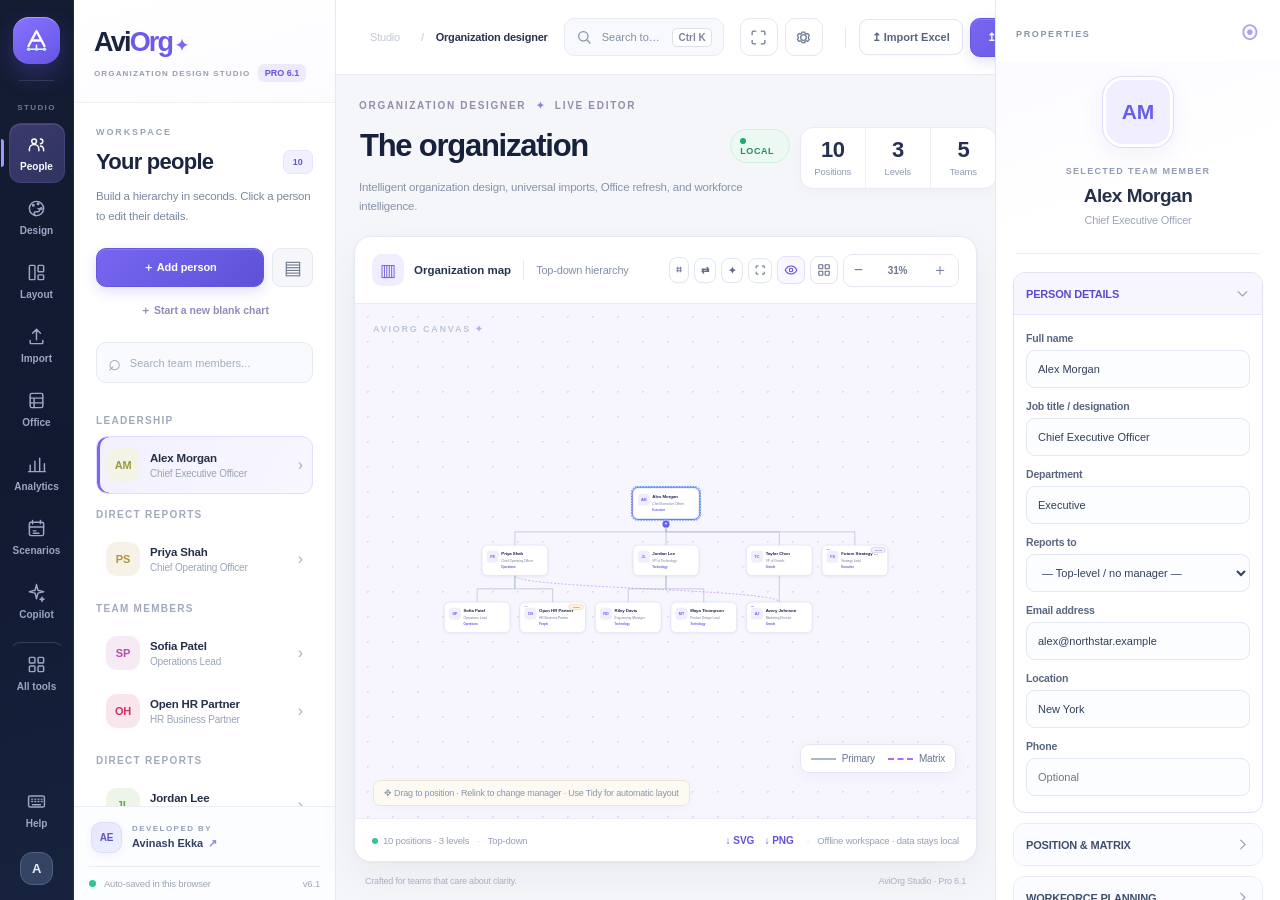
==== standalone/AviOrg_Studio_Pro_6_1.html @ dff91bdf "Add files via upload" ====
<!DOCTYPE html>
<html lang="en"><head><meta charset="UTF-8"><meta name="viewport" content="width=device-width, initial-scale=1.0"><meta name="author" content="Avinash Ekka"><meta name="theme-color" content="#10172b"><title>AviOrg Studio | Pro 6.1 — Intelligent Organization Design</title><meta name="description" content="AviOrg Studio — professional offline organization chart designer, Excel import, editable PowerPoint export and workforce analytics. Developed by Avinash Ekka."><link rel="icon" type="image/svg+xml" href="[data-uri]"><style>
:root{--ink:#17213a;--muted:#8490a8;--line:#e9edf5;--accent:#6057ee;--accent-tint:#efedff;--navy:#12192c;--background:#f8f9fc;--font:Inter,'Segoe UI',Arial,sans-serif}*{box-sizing:border-box}html,body{margin:0;min-height:100%;font-family:var(--font);color:var(--ink);font-size:13px}button,input,select{font-family:inherit}button{cursor:pointer}button:focus-visible,input:focus-visible,select:focus-visible{outline:3px solid #adabff;outline-offset:2px}body{background:#f7f8fc}.app-shell{display:grid;grid-template-columns:76px 282px minmax(500px,1fr) 300px;height:100vh;min-height:640px;overflow:hidden}.rail{background:linear-gradient(180deg,#151e35,#10172a 75%);display:flex;flex-direction:column;align-items:center;padding:24px 9px 17px;gap:12px;color:#8c98b9}.brand-mark{width:43px;height:43px;border-radius:14px;background:#6559eb;box-shadow:0 7px 23px #786aff4e;color:#fff;display:flex;align-items:center;justify-content:center;font-size:29px;font-weight:600;line-height:1}.rail-divider{width:30px;height:1px;background:#34405a;margin:15px 0 7px}.rail-btn{appearance:none;background:none;border:0;border-radius:12px;color:#8e9abb;min-width:56px;min-height:61px;display:flex;align-items:center;justify-content:center;flex-direction:column;gap:5px;font-size:10px;font-weight:600;transition:.15s}.rail-btn:hover,.rail-btn.active{color:white;background:#29334f}.rail-ico{font-size:24px;font-weight:300;line-height:1}.rail-spacer{flex:1}.rail-avatar{height:33px;width:33px;background:#ffd5a8;color:#9a501d;border-radius:50%;display:grid;place-items:center;font-weight:800;font-size:13px;border:2px solid #283553}.sidebar{background:#fff;border-right:1px solid #e8ebf2;display:flex;flex-direction:column;overflow:hidden}.side-head{padding:30px 25px 23px;border-bottom:1px solid var(--line)}.app-wordmark{font-size:24px;letter-spacing:-1.3px;font-weight:800;color:#1e2745}.sparkle{color:#7769f4;font-size:15px;margin-left:3px}.side-subtitle{font-size:9px;letter-spacing:2px;font-weight:700;color:#a0a9bd;margin-top:7px}.pro-pill{font-size:9px;letter-spacing:0;background:#e9e6ff;color:#6154dd;padding:4px 6px;border-radius:5px;margin-left:4px}.side-panel{display:none;padding:24px 20px 20px;overflow:auto;flex:1;scrollbar-width:thin;scrollbar-color:#e6e9f0 transparent}.side-panel.active{display:block}.section-caption{font-size:9px;letter-spacing:2.3px;font-weight:800;color:#a6aec1;margin-bottom:13px}.pane-heading{display:flex;justify-content:space-between;align-items:center}.pane-heading h2{font-size:20px;letter-spacing:-.65px;margin:0;font-weight:770}.count-pill{font-size:11px;background:#f1f2fa;color:#6b7391;font-weight:800;padding:5px 9px;border-radius:10px}.muted{color:#8b95aa}.pane-intro{font-size:12px;line-height:1.7;margin:10px 0 21px}.side-actions{display:flex;gap:8px}.primary-btn{border:1px solid #5954db;background:linear-gradient(130deg,#6764ee,#5c53db);color:white;font-weight:700;border-radius:9px;padding:11px 12px;font-size:12px;box-shadow:0 6px 14px #5554dd28;transition:.18s}.primary-btn:hover{filter:brightness(1.06);box-shadow:0 9px 20px #5554dd37}.side-actions .primary-btn{flex:1}.icon-button{background:#f7f7fb;border:1px solid #e4e8ef;border-radius:9px;color:#69738b;font-size:19px;width:41px}.searchbox{margin-top:19px;border:1px solid #e8ebf3;background:#fafbfe;border-radius:9px;display:flex;align-items:center;height:40px;padding:0 11px;gap:7px;color:#9aa4b7}.search-ico{font-size:22px;line-height:1}.searchbox input{background:transparent;border:0;outline:0;min-width:0;flex:1;color:#2e3855;font-size:11px}.searchbox input::placeholder{color:#a3adbe}.people-list{padding-top:17px}.person-section-title{font-size:10px;color:#a1a9bb;letter-spacing:1.3px;font-weight:800;margin:15px 0 10px}.person-row{display:flex;gap:10px;align-items:center;padding:9px 9px;border:1px solid transparent;border-radius:11px;cursor:pointer;transition:.15s;position:relative}.person-row:hover{background:#f7f8ff}.person-row.selected{background:#f0efff;border-color:#e1ddff}.person-avatar{height:34px;width:34px;min-width:34px;border-radius:12px;display:grid;place-items:center;font-size:11px;font-weight:800}.person-row .identity{min-width:0;flex:1}.person-row b{display:block;font-size:11.5px;color:#26314e;white-space:nowrap;overflow:hidden;text-overflow:ellipsis}.person-row small{display:block;font-size:10px;color:#9aa4b7;margin-top:4px;white-space:nowrap;text-overflow:ellipsis}.person-row .more{font-size:16px;color:#a8afbf}.side-help-card{display:flex;gap:12px;padding:16px 13px;background:linear-gradient(135deg,#f6f3ff,#f0f7ff);border:1px solid #e7e7ff;border-radius:12px;margin-top:22px}.tiny-icon{background:#e7e2ff;color:#6154db;width:30px;height:30px;display:grid;place-items:center;flex-shrink:0;border-radius:9px;font-size:19px}.side-help-card b{font-size:11px;display:block;margin-bottom:5px}.side-help-card span{font-size:10.5px;line-height:1.5;color:#8791a6;display:block}.side-help-card button{border:0;background:none;padding:10px 0 0;color:#625ae3;font-weight:750;font-size:10.5px;text-align:left}.side-help-card button span{display:inline;color:inherit}.side-footer{flex-shrink:0;padding:17px 20px;border-top:1px solid #eef0f5;color:#9ca6b7;font-size:9.5px}.status-dot,.connected-dot{display:inline-block;width:7px;height:7px;background:#31c68f;border-radius:50%;margin-right:6px}.foot-version{float:right}.selected-theme-card{background:#f7f8fe;border:1px solid #e7e9f3;padding:12px;border-radius:12px;margin:15px 0}.mini-label{font-size:9px;letter-spacing:1.2px;color:#adb4c4;font-weight:800;margin-bottom:7px}#activeThemeTitle{font-size:13px;font-weight:800}.theme-colors{display:flex;gap:6px;margin-top:11px}.theme-colors i{width:19px;height:19px;border-radius:6px;border:2px solid white;box-shadow:0 0 0 1px #eaebf0}.filter-tabs{display:flex;gap:4px;margin:14px 0}.filter-tabs button{border:0;background:#f3f4f8;border-radius:6px;font-size:10px;color:#8791a8;padding:7px 8px}.filter-tabs button.chosen{background:#eae7ff;color:#5e56de;font-weight:800}.preset-gallery{display:grid;grid-template-columns:1fr 1fr;gap:10px}.preset{border:1px solid #e6e9f2;background:#fff;border-radius:10px;text-align:left;padding:9px;min-width:0}.preset:hover{border-color:#bfb8ff}.preset.chosen{border:2px solid #776df1;padding:8px;box-shadow:0 0 0 3px #eeebff}.preset-art{height:68px;border-radius:7px;background:#f3f5fb;position:relative;overflow:hidden;display:flex;flex-direction:column;align-items:center;justify-content:center;gap:6px}.sample-top{height:19px;width:46px;box-shadow:0 2px 7px #00000011}.sample-bottom{display:flex;gap:8px}.sample-bottom i{display:block;width:30px;height:18px;box-shadow:0 2px 7px #00000012}.sample-stem{position:absolute;top:35px;width:1px;height:10px;background:#99a3b8;z-index:0}.preset-art>*:not(.sample-stem){z-index:1}.preset-title{font-size:10.5px;font-weight:700;margin-top:7px;color:#303b58;white-space:nowrap;overflow:hidden;text-overflow:ellipsis}.preset-num{font-size:9px;color:#a2aabd;margin-top:3px}.form-section{margin:21px 0}.form-section label{font-size:11px;color:#4a5671;font-weight:800;display:block;margin-bottom:10px}.form-section select,.fields-block select,.fields-block input{width:100%;height:38px;border:1px solid #e4e8f1;background:#fff;border-radius:8px;padding:0 11px;color:#37425e;font-size:11px}.field-label{display:flex;justify-content:space-between;align-items:center;margin-bottom:7px}.field-label label{margin:0}.field-label output{font-weight:700;font-size:10px;color:#7a72e9}.range-input{appearance:none;-webkit-appearance:none;height:5px;width:100%;border-radius:6px;background:#e6e5fb;outline:0;accent-color:#6860e6}.range-input::-webkit-slider-thumb{-webkit-appearance:none;width:15px;height:15px;background:#6963e4;border:3px solid white;border-radius:50%;box-shadow:0 0 0 1px #8179ed;cursor:pointer}.layout-options{display:grid;grid-template-columns:repeat(3,1fr);gap:6px}.layout-options button{display:flex;align-items:center;justify-content:center;flex-direction:column;gap:7px;border:1px solid #e7eaf2;background:#fff;border-radius:9px;padding:11px 3px;color:#7f89a0;font-size:18px}.layout-options button span{font-size:9px;font-weight:700}.layout-options button.chosen{border-color:#8e84f5;background:#efedff;color:#6159dc}.section-line{height:1px;background:#eef0f5;margin:24px 0}.two-fields{display:grid;grid-template-columns:1fr 1fr;gap:12px}.two-fields input[type=color]{height:37px;width:100%;border:1px solid #e5e8ee;border-radius:9px;background:#fff;padding:4px}.toggle-row{display:flex;justify-content:space-between;align-items:center}.toggle-row b{display:block;font-size:11px}.toggle-row small{display:block;margin-top:5px;color:#9ca5b7;font-size:10px}.toggle-row input{width:17px;height:17px;accent-color:#665ee1}.secondary-btn{border:1px solid #e4e7ef;background:#fff;border-radius:9px;padding:10px 12px;color:#536078;font-size:11px;font-weight:750}.secondary-btn:hover{background:#f7f8fb}.wide-btn{width:100%}.office-tile{display:flex;gap:12px;border:1px solid #e8eaf1;background:#fff;border-radius:13px;padding:15px 12px;margin:15px 0}.office-app-logo{width:37px;min-width:37px;height:37px;display:grid;place-items:center;border-radius:9px;font-size:21px;font-weight:800;color:white;box-shadow:0 4px 10px #0000001c}.office-app-logo.power{background:linear-gradient(135deg,#ef844f,#c84c33)}.office-app-logo.excel{background:linear-gradient(135deg,#1c9b62,#116b41)}.office-app-logo.paste{background:linear-gradient(135deg,#6a70e4,#484bbe)}.office-tile b{font-size:12px}.office-tile p{font-size:10.5px;line-height:1.6;color:#8994aa;margin:7px 0 10px}.office-tile button{background:none;border:0;color:#665fe4;padding:0;font-size:10.5px;font-weight:800}.quiet-btn{border:0;background:none;color:#655ee0;font-size:11px;padding:14px;font-weight:750}.integration-note{border-left:3px solid #c6c2fb;background:#f8f7ff;padding:12px;margin-top:25px;border-radius:4px}.integration-note b{font-size:11px}.integration-note p{font-size:10.5px;line-height:1.6;color:#8e97ae;margin-bottom:0}.workspace{min-width:0;display:flex;flex-direction:column;background:#f8f9fc}.topbar{height:73px;min-height:73px;background:#fff;border-bottom:1px solid #e9ebf3;padding:0 27px;display:flex;align-items:center;justify-content:space-between}.breadcrumb{font-size:11.5px;color:#9aa4b5}.breadcrumb span{margin:0 9px;color:#c3c9d4}.breadcrumb strong{color:#36415f;font-weight:750}.top-actions{display:flex;align-items:center;gap:8px}.top-btn{border:0;background:#fff;font-size:21px;color:#8893a9;padding:7px 10px;border-radius:8px}.top-btn:hover{background:#f4f5fc}.top-btn:disabled{opacity:.38}.top-split{width:1px;height:21px;background:#e4e6ef;margin:0 6px}.text-btn{border:1px solid #e5e8f0;background:#fff;color:#65708b;border-radius:8px;padding:11px 15px;font-size:11px;font-weight:750}.export-btn{border:1px solid #5953d8;background:#6259e4;color:#fff;border-radius:9px;padding:11px 17px;font-size:11px;font-weight:800;box-shadow:0 5px 13px #5b53e330}.export-btn small{margin-left:11px;opacity:.8}.project-head{display:flex;align-items:center;justify-content:space-between;padding:29px 31px 23px;gap:10px}.eyebrow{font-size:9.5px;letter-spacing:2px;color:#9ea9bd;font-weight:850}.eyebrow span{color:#8b80e7;padding:0 5px}.title-line{display:flex;align-items:center;gap:14px;margin-top:10px}.title-line input{background:none;border:1px solid transparent;border-radius:8px;max-width:370px;min-width:0;width:calc(min(370px, 42vw));font-weight:790;letter-spacing:-1.3px;font-size:29px;color:#202b44;padding:2px 6px 3px 0;text-overflow:ellipsis}.title-line input:focus{outline:0;border:1px solid #d6d0ff;background:white;padding-left:6px}.live-pill{font-size:9px;font-weight:800;letter-spacing:1px;border:1px solid #d6f3e9;background:#effcf7;color:#269d71;border-radius:20px;padding:7px 9px}.live-pill i{width:6px;height:6px;background:#2ab984;display:inline-block;border-radius:100%;margin-right:4px}.project-head p{margin:7px 0;color:#97a1b5;font-size:11.5px}.stat-group{display:flex;gap:22px;padding:0 3px}.mini-stat{display:flex;flex-direction:column;gap:4px}.mini-stat b{font-size:23px;line-height:1;color:#27324d;letter-spacing:-.6px}.mini-stat span{font-size:10px;color:#a3adbb}.editor-shell{margin:0 28px;min-height:0;flex:1;display:flex;flex-direction:column;background:white;border:1px solid #e8ebf3;border-radius:14px;box-shadow:0 7px 29px #27345208;overflow:hidden}.editor-toolbar{display:flex;align-items:center;justify-content:space-between;height:65px;min-height:65px;border-bottom:1px solid #ebedf3;padding:0 20px}.view-label{display:flex;align-items:center;gap:10px;font-size:11px;white-space:nowrap;color:#a0aabc}.view-label strong{color:#34405b}.view-icon{height:30px;width:30px;border-radius:9px;background:#f0efff;color:#6d62e4;font-size:17px;display:grid;place-items:center}.toolbar-divider{height:20px;background:#e5e8ef;width:1px;margin:0 2px}.tool-cluster{display:flex;gap:8px;align-items:center}.pill-tool{border:1px solid #e7eaf1;border-radius:8px;background:white;padding:8px 10px;color:#68728b;font-size:11px;font-weight:700}.pill-tool:hover{background:#f8f7ff}.zoom-controller{display:flex;align-items:center;border:1px solid #e5e8f0;border-radius:8px;height:33px;overflow:hidden}.zoom-controller button{border:0;background:white;color:#69738a;font-size:16px;padding:5px 10px}.zoom-controller button:hover{background:#f4f3ff}.zoom-controller span{width:49px;text-align:center;font-size:10px;font-weight:800;color:#6e788b}.stage{position:relative;flex:1;min-height:200px;overflow:auto;scrollbar-width:thin;scrollbar-color:#d1d7e7 transparent;background-color:#fcfdff;background-image:radial-gradient(#e6e9f3 1px,transparent 1px);background-size:23px 23px;user-select:none}.svg-outer{min-width:100%;min-height:100%;display:flex;align-items:center;justify-content:center;padding:35px 65px;box-sizing:border-box}.stage svg{overflow:visible;display:block;touch-action:none;flex-shrink:0}.stage-watermark{position:sticky;top:20px;left:18px;width:max-content;z-index:2;pointer-events:none;font-size:9px;letter-spacing:1.5px;font-weight:800;color:#cbd2de;margin-bottom:-10px}.stage-watermark span{color:#b6aceb}.canvas-tip{position:sticky;left:18px;bottom:12px;margin-top:-30px;display:block;width:max-content;pointer-events:none;color:#aab3c5;background:#ffffffdc;border:1px solid #e9ebf1;border-radius:6px;font-size:9px;padding:7px 10px}.node-card{cursor:grab}.node-card:active{cursor:grabbing}.node-add{cursor:pointer}.node-card:focus{outline:none}.editor-footer{height:41px;min-height:41px;display:flex;align-items:center;justify-content:space-between;padding:0 17px;border-top:1px solid #ebedf3;color:#9fa7b8;font-size:9.5px}.connected-dot{height:6px;width:6px;margin-right:5px}.foot-divider{padding:0 8px;color:#c6ccd7}.footer-link{border:0;background:none;color:#7169df;font-weight:750;font-size:10px;padding:5px}.app-bottom{min-height:32px;display:flex;justify-content:space-between;align-items:center;color:#aab3c2;margin:2px 30px;font-size:9px}.app-bottom .sparkle{font-size:9px}.inspector{background:#fff;border-left:1px solid #e9ebf2;overflow:auto;display:flex;flex-direction:column;scrollbar-width:thin;scrollbar-color:#e7eaf1 transparent}.inspector-head{display:flex;align-items:center;justify-content:space-between;padding:29px 23px 19px;color:#a6aec0;letter-spacing:2px;font-size:9px;font-weight:800}.inspector-symbol{color:#aaa0f5;font-size:17px}#selectedInspector{flex:1}.inspector-person{text-align:center;padding:6px 20px 2px}.big-avatar{width:67px;height:67px;border:4px solid white;box-shadow:0 0 0 1px #e5e4ff,0 9px 18px #0000000e;border-radius:20px;background:#edeaff;display:grid;place-items:center;font-size:21px;font-weight:800;color:#5a50d5;margin:0 auto 19px}.inspector-caption{font-size:9px;letter-spacing:1.3px;color:#a5adbe;font-weight:800}.inspector-person h3{font-size:17px;letter-spacing:-.3px;margin:9px 0 5px}.inspector-person span{font-size:11px;color:#9da5b7}.inspector-divider{height:1px;background:#eef0f5;margin:23px 23px}.fields-block{padding:0 23px}.inspector-block-title{font-size:9px;letter-spacing:1.8px;font-weight:800;color:#a6afc1;margin:0 23px 16px}.fields-block .inspector-block-title{margin-left:0}.fields-block label{font-size:10.5px;color:#67728a;font-weight:700;display:block;margin:15px 0 6px}.fields-block input{outline-color:#aaa3f6}.inspector #addChildBtn{width:calc(100% - 46px);margin:0 23px}.inspector-action-row{display:flex;gap:9px;margin:10px 23px}.inspector-action-row button{flex:1}.danger-btn{display:block;border:0;background:none;color:#d65b68;font-size:11px;padding:18px 22px;font-weight:700;margin:auto}.inspector-bottom{padding:20px 17px;margin-top:auto}.inspector-tip{display:flex;align-items:flex-start;gap:9px;border:1px solid #eeeaff;border-radius:11px;background:#f8f6ff;padding:13px 10px;color:#746bdb;font-size:15px}.inspector-tip span{font-size:10px;line-height:1.6;color:#8c91aa}.inspector-tip b{color:#5953bc;margin-right:5px}.empty-inspector{text-align:center;padding:45px 25px;color:#a4acbb}.empty-inspector div{font-size:40px;color:#9e95f3}.empty-inspector h3{color:#3e4964;font-size:15px}.empty-inspector p{font-size:11px;line-height:1.7}.empty-state{position:absolute;top:50%;left:50%;transform:translate(-50%,-50%);text-align:center;z-index:3}.empty-icon{font-size:55px;color:#8980e9}.empty-state h3{font-size:21px;margin-bottom:0}.empty-state p{font-size:12px;color:#98a1b3}.empty-state button{margin-top:15px}.modal-backdrop{position:fixed;inset:0;background:#11162eb0;z-index:100;display:flex;align-items:center;justify-content:center;padding:20px;backdrop-filter:blur(5px)}[hidden]{display:none!important}.modal{background:white;border-radius:17px;max-width:670px;width:100%;max-height:90vh;display:flex;flex-direction:column;box-shadow:0 25px 80px #00000049;overflow:hidden}.modal.large{max-width:1030px}.modal-header{padding:23px 27px 20px;display:flex;align-items:flex-start;justify-content:space-between;border-bottom:1px solid #e8eaf0}.modal-eyebrow{font-size:9px;color:#8278e4;font-weight:800;letter-spacing:2px}.modal h2{font-size:23px;letter-spacing:-.8px;margin:6px 0 0}.close-modal{font-size:26px;color:#9ba5b7;border:0;background:#f3f4f8;height:34px;width:34px;line-height:1;border-radius:9px}.modal-body{padding:24px 27px 28px;overflow:auto}.export-grid{display:grid;grid-template-columns:repeat(3,1fr);gap:12px}.export-choice{background:white;border:1px solid #e5e8f1;border-radius:12px;text-align:left;padding:16px;min-height:129px}.export-choice:hover{background:#faf9ff;border-color:#9d91f5}.export-symbol{border-radius:10px;display:grid;place-items:center;width:36px;height:36px;background:#f1efff;color:#6b5ee2;font-weight:850;font-size:15px;margin-bottom:12px}.export-choice strong{display:block;font-size:11px}.export-choice span{font-size:10px;color:#9aa3b5;line-height:1.5;display:block;margin-top:5px}.modal-note{background:#f7f8fd;border:1px solid #eceef4;border-radius:10px;padding:13px 15px;font-size:11px;line-height:1.7;color:#8490a7;margin-top:18px}.modal-note b{color:#606c85}.dropzone{border:2px dashed #cfcaf9;border-radius:13px;background:#f9f8ff;padding:27px;text-align:center;cursor:pointer}.dropzone:hover{border-color:#7a70e9;background:#f4f2ff}.dropzone .drop-icon{display:block;font-size:34px;color:#7c72e9;margin-bottom:8px}.dropzone h3{margin:0 0 7px;font-size:15px}.dropzone p{color:#95a0b4;font-size:11px;margin:0}.sample-table{width:100%;border-collapse:collapse;margin:20px 0 10px;font-size:10px}.sample-table th{color:#68728b;text-align:left;background:#f4f5fa;font-size:10px}.sample-table th,.sample-table td{padding:10px 7px;border:1px solid #e8eaf0}.modal-actions{display:flex;justify-content:flex-end;align-items:center;gap:10px;margin-top:19px}.help-section h4{font-size:12px;margin:20px 0 10px}.help-section p,.help-section li{font-size:11px;color:#78849b;line-height:1.8}.help-section kbd{font-size:10px;border:1px solid #e0e5ed;border-radius:5px;padding:3px 5px;background:#f5f6fa;color:#56627b}.bulk-table-wrap{overflow:auto;max-height:60vh;border:1px solid #e7eaf2;border-radius:10px}.bulk-table{border-collapse:collapse;width:100%;min-width:930px;font-size:11px}.bulk-table th{position:sticky;top:0;background:#f5f6fb;z-index:2;text-align:left;color:#6b7790;font-size:10px;letter-spacing:.3px;white-space:nowrap}.bulk-table th,.bulk-table td{padding:8px 9px;border-bottom:1px solid #ebedf3}.bulk-table input{font-size:11px;border:1px solid #e1e6ef;border-radius:6px;height:32px;padding:0 8px;width:100%;min-width:95px}.bulk-table td:first-child{font-weight:800;color:#8075ed;white-space:nowrap}.bulk-table td:last-child button{border:0;color:#c45166;background:#fff0f2;border-radius:6px;padding:6px 8px}.bulk-table .manager-col{min-width:100px}.bulk-topline{display:flex;align-items:center;justify-content:space-between;margin-bottom:12px;color:#7e89a0;font-size:11px}.toast-stack{position:fixed;right:22px;bottom:22px;z-index:200;display:flex;flex-direction:column;gap:8px;pointer-events:none}.toast{max-width:370px;border:1px solid #e5e8ef;border-radius:11px;background:white;box-shadow:0 9px 28px #242d5d28;padding:12px 17px;display:flex;gap:9px;color:#3c4863;font-weight:700;font-size:11px;pointer-events:auto}.toast.error{border-color:#ffcaca;color:#b7424d}.toast .dot{color:#32b68c}.toast.error .dot{color:#cc5969}@media(max-width:1350px){.app-shell{grid-template-columns:68px 253px minmax(440px,1fr) 273px}.sidebar .side-head{padding-left:20px}.project-head{padding:23px 22px 16px}.stat-group{gap:12px}.editor-shell{margin:0 16px}.editor-toolbar{padding:0 12px}.topbar{padding:0 19px}.app-bottom{margin:2px 17px}.inspector .fields-block{padding:0 17px}.inspector-divider{margin:20px 17px}}@media(max-width:1080px){.app-shell{grid-template-columns:68px 246px minmax(370px,1fr)}.inspector{display:none}.editor-shell{margin:0 15px}}@media(max-width:740px){.app-shell{grid-template-columns:58px minmax(0,1fr)}.sidebar{display:none}.rail{padding-left:3px;padding-right:3px}.rail-btn{min-width:48px}.rail-btn span:last-child{font-size:9px}.topbar{padding:0 12px}.top-btn,.top-split{display:none}.topbar .text-btn{padding:10px}.project-head{padding:16px}.project-head .stat-group{display:none}.title-line input{font-size:24px;width:65vw}.editor-shell{margin:0 9px}.view-label #layoutName,.toolbar-divider,.pill-tool span{display:none}.editor-toolbar{padding:0 8px}.tool-cluster{gap:4px}.pill-tool{padding:7px}.editor-footer{font-size:9px;padding:0 8px}.editor-footer .foot-divider+span{display:none}.canvas-tip{display:none}.export-grid{grid-template-columns:repeat(2,1fr)}.app-bottom{display:none}}

.inspector-toggle{display:none}@media(max-width:1080px){.inspector-toggle{display:block}.inspector{display:none;position:fixed;z-index:85;right:0;top:0;bottom:0;width:300px;box-shadow:-10px 0 38px #1f2b4a28}.app-shell.show-inspector .inspector{display:flex}.new-chart-btn{display:none}}@media(max-width:740px){.app-shell.show-mobile-side .sidebar{display:flex;position:fixed;left:58px;top:0;bottom:0;z-index:80;width:min(325px,calc(100vw - 58px));box-shadow:10px 0 30px #1f2b4a26}.inspector{width:min(330px,calc(100vw - 58px))}.topbar .text-btn span{display:none}}

.custom-color-row{margin-top:13px;padding-top:11px;border-top:1px solid #e6e8f4;display:flex;align-items:center;gap:7px}.custom-color-row label{font-size:10px;color:#74809a;font-weight:700;flex:1}.custom-color-row input{width:34px;height:28px;border:1px solid #e0e3ed;background:#fff;border-radius:7px;padding:3px;cursor:pointer}.custom-color-row button{border:0;color:#8e88ca;font-size:17px;background:none}.side-new-link{display:block;border:0;background:none;margin:13px auto 0;color:#908ab9;font-size:10.5px;font-weight:700;padding:4px 10px}.side-new-link:hover{color:#6057e7}

/* Structura Pro 2.0 enhancements */
.brand-controls{display:flex;align-items:center;gap:7px;margin:17px 0}.brand-controls label{flex:1;font-size:11px;font-weight:750;color:#53617d}.brand-controls input{width:35px;height:31px;border:1px solid #e1e5f0;border-radius:7px;background:white;padding:3px}.brand-controls .secondary-btn{font-size:10px;padding:7px 8px}.insight-cards{display:grid;grid-template-columns:repeat(2,1fr);gap:9px;margin:20px 0}.insight-cards>div,.import-summary>div{background:#f7f8ff;border:1px solid #e8eafd;border-radius:11px;padding:14px 10px;display:flex;flex-direction:column;gap:6px}.insight-cards b{font-size:23px;color:#2a3255;letter-spacing:-.7px}.insight-cards span,.import-summary span{font-size:10px;color:#8793ab}.insight-heading{font-size:11px;font-weight:850;color:#485773;margin:23px 0 13px}.insight-row{padding:9px 0;border-bottom:1px solid #edf0f6}.insight-row>div:first-child{display:flex;justify-content:space-between;gap:5px;align-items:center}.insight-row b{font-size:10px;overflow:hidden;text-overflow:ellipsis;white-space:nowrap}.insight-row small{font-size:9px;color:#949eb1;white-space:nowrap}.insight-track{height:6px;background:#f0f2f8;border-radius:9px;margin-top:8px;overflow:hidden}.insight-track i{display:block;height:100%;border-radius:9px}.manager-row{display:flex;justify-content:space-between;font-size:10px;color:#647089;gap:8px;padding:10px 2px;border-bottom:1px solid #f0f1f6}.manager-row strong{color:#5e56dc;font-size:10px;white-space:nowrap}.quality-warning{background:#fff8ec;border:1px solid #fee2b7;border-radius:10px;padding:12px;color:#9b682a;font-size:10.5px;line-height:1.6}.quality-warning ul{padding-left:17px;margin:7px 0 0}.quality-ok{background:#eafaf5;border:1px solid #d1f0e5;border-radius:10px;padding:12px;color:#18745c;font-size:11px;font-weight:650}.import-summary{display:grid;grid-template-columns:repeat(4,1fr);gap:10px;margin-bottom:17px}.import-summary b{font-size:24px}.import-choice{display:flex;flex-wrap:wrap;gap:18px;margin-top:18px;font-size:11px;color:#606e8a}.office-export-options{background:#f8f8ff;border:1px solid #edeafd;padding:13px;margin:17px 0;border-radius:10px}.office-export-options label{display:block;color:#4c5977;font-weight:800;font-size:11px;margin-bottom:8px}.office-export-options select{width:100%;height:34px;border-radius:7px;border:1px solid #dbdff0;background:white;padding:5px;color:#35415e;font-size:11px}.office-export-options p{font-size:9px;color:#929eb2;line-height:1.5;margin-bottom:0}.pill-tool.tool-selected{border-color:#8676f4;background:#f0edff;color:#5749d9}.focus-info{font-size:8px;letter-spacing:.6px;font-weight:900;color:#6152d8;background:#eeebff;padding:3px 6px;border-radius:4px;margin-left:9px}.editor-toolbar .tool-cluster{gap:5px}.editor-toolbar .pill-tool{white-space:nowrap}.app-wordmark{letter-spacing:-1.5px}#morePresets{margin-top:14px}.insight-row .insight-track{width:100%}@media(max-width:1550px){.editor-toolbar .pill-tool{font-size:10px;padding:6px}.editor-toolbar .pill-tool span{display:none}}@media(max-width:1100px){.editor-toolbar .pill-tool span{display:none}}@media(max-width:740px){.import-summary{grid-template-columns:1fr 1fr}}

/* Structura Pro 3.0: matrix reporting, profiles, import review and planning */
#panel-scenarios{padding-bottom:35px}.scenario-hero{background:linear-gradient(135deg,#f4f1ff,#eaf0ff);border:1px solid #dedcf8;border-radius:13px;padding:18px;margin:15px 0 17px;display:flex;flex-direction:column;gap:7px}.scenario-icon{width:39px;height:39px;background:#ded8ff;border-radius:12px;display:grid;place-items:center;font-size:22px;color:#6655da}.scenario-hero b{font-size:12px;color:#323a58}.scenario-hero span,.scenario-note{font-size:10px;line-height:1.7;color:#7a85a0}.scenario-actions{display:flex;flex-direction:column;gap:8px}.scenario-actions button{min-height:37px}.scenario-note{margin:15px 1px}.scenario-empty{padding:20px 11px;border:1px dashed #d8dcec;border-radius:10px;color:#7e8aa6;font-size:11px;line-height:1.7;text-align:center}.scenario-empty small{font-size:10px}.scenario-stamp{font-size:9px;letter-spacing:.6px;font-weight:850;color:#7a71d7;margin:18px 0 11px}.scenario-metrics{display:grid;grid-template-columns:repeat(3,1fr);gap:7px;margin-bottom:14px}.scenario-metrics>div{background:#f7f8ff;border:1px solid #e8ebf6;border-radius:10px;padding:13px 7px;display:flex;flex-direction:column;align-items:center;gap:6px}.scenario-metrics b{font-size:24px;color:#384164}.scenario-metrics span{font-size:9px;color:#8794ab}.scenario-line{display:flex;flex-direction:column;gap:5px;padding:10px 0;border-bottom:1px solid #e9ecf4}.scenario-line b{font-size:10px;color:#41516e}.scenario-line small{font-size:9px;color:#8c97ad}.review-choices{margin-bottom:18px;gap:7px}.review-choices label{flex:1;min-width:170px;border:1px solid #e4e8f3;padding:12px;border-radius:10px;background:#fbfcff;display:flex;align-items:flex-start;gap:6px;flex-wrap:wrap}.review-choices label b{font-size:10px;color:#43506d}.review-choices small{display:block;width:100%;padding-left:17px;color:#929ab0;font-size:9px;line-height:1.4}.review-choices input{accent-color:#685dee}.import-mode-effect{background:#f6f7fe;border-radius:10px;border:1px solid #e7eaf6;padding:12px 15px;margin-bottom:15px;font-size:11px;color:#5d6a84}.import-mode-effect small{display:block;margin-top:7px;color:#8792a9}.effect-good{font-weight:800;color:#22856e}.effect-error{color:#ae4856;font-weight:700}.change-tag{font-weight:800;display:inline-block;border-radius:5px;padding:4px 6px;font-size:9px;color:#5c5587;background:#efedff}.change-tag.added{color:#21785b;background:#def8ec}.change-tag.updated,.change-tag.changed{color:#8b6128;background:#fff4dc}.change-tag.removed{color:#b54656;background:#ffe8ea}.change-tag.same{color:#61748a;background:#eef3f8}.new-section-title{margin-top:26px!important}.profile-photo-control{margin:20px 0}.profile-photo-control>label{display:block;color:#53617d;font-size:11px;font-weight:750;margin-bottom:9px}.profile-photo-actions{display:flex;gap:7px}.profile-photo-control small{display:block;margin-top:7px;color:#929cae;font-size:9px;line-height:1.5}.big-avatar img{width:100%;height:100%;object-fit:cover;border-radius:inherit}.small-color-control{margin-top:6px;width:100%;height:33px;background:transparent;border:1px solid #e2e7f0;border-radius:7px}.inspector .fields-block textarea{border:1px solid #dce1ec;border-radius:8px;color:#3a4660;font-family:inherit;font-size:11px;padding:10px;width:100%;min-height:64px;resize:vertical}.inspector .fields-block textarea:focus{outline:2px solid #bcb5ff;outline-offset:1px}.matrix-link{pointer-events:stroke}.matrix-link:hover{stroke-width:3.6!important;opacity:1}.scenario-summary{margin-top:10px}.modal .sample-table{min-width:580px}.rail-btn{min-height:62px}@media(max-height:700px){.rail-btn{min-height:51px}}

.density-actions{display:flex;gap:8px;margin:8px 0}.density-actions button{flex:1;font-size:11px;padding:10px 5px}.density-tip{color:#8a95ae;font-size:9px;line-height:1.7}.canvas-legend{position:absolute;right:20px;bottom:45px;display:flex;gap:13px;z-index:4;align-items:center;border:1px solid #e2e6f0;background:#ffffffc9;backdrop-filter:blur(6px);padding:8px 10px;border-radius:8px;font-size:10px;color:#687692;pointer-events:none}.canvas-legend span{display:flex;align-items:center;gap:6px}.canvas-legend i{display:block;border-top:2px solid #abb6ca;width:25px}.canvas-legend i.dotted{border-top-style:dashed;border-top-color:#b369ed}.canvas-legend.hide-matrix span:last-child{display:none}@media(max-width:740px){.canvas-legend{display:none}}

</style><style>
/* Structura Pro 4.0 visual system: dense but approachable enterprise studio */
:root{--pro4-blue:#2563eb;--pro4-indigo:#6257ec;--pro4-border:#e2e8f3;--pro4-subtle:#f6f8fd}
.rail{padding-top:18px;gap:6px;overflow-y:auto;scrollbar-width:thin;scrollbar-color:#455372 transparent}
.rail-btn{flex-shrink:0;padding:8px 3px!important;min-height:49px}
.rail-btn .rail-ico{font-size:18px!important}
.rail-spacer{min-height:3px}
.rail .brand-mark{flex-shrink:0;margin-bottom:7px}
.side-panel:has(.v4-kpis),#panel-precision,#panel-ai,#panel-reviews{padding-bottom:55px}
#panel-precision .pane-heading,#panel-ai .pane-heading,#panel-workforce .pane-heading,#panel-reviews .pane-heading{margin-bottom:6px}
#panel-precision .pane-intro,#panel-ai .pane-intro,#panel-workforce .pane-intro,#panel-reviews .pane-intro{margin-bottom:19px}
.v4-field-label{font-size:11px;font-weight:700;color:#475777;display:block;margin:14px 0 6px}
#panel-ai textarea,#panel-reviews textarea,#panel-reviews select,#panel-ai input,#panel-precision input,#panel-workforce input,#panel-reviews input{display:block;width:100%;border:1px solid #dee3ee;border-radius:9px;background:#fff;font-size:12px;color:#263452;padding:11px;line-height:1.45;outline:none;transition:box-shadow .15s,border-color .15s}
#panel-ai textarea:focus,#panel-reviews textarea:focus,#panel-precision input:focus,#panel-workforce input:focus,#panel-reviews input:focus{border-color:#7066ef;box-shadow:0 0 0 3px #e5e2ff}
#panel-ai textarea{min-height:165px;resize:vertical;font-family:ui-monospace,SFMono-Regular,Consolas,monospace;font-size:11px;line-height:1.7}
.v4-button-grid{display:grid;grid-template-columns:repeat(2,minmax(0,1fr));gap:8px;margin:12px 0}
.v4-button-grid button{min-height:36px;padding:9px 6px;font-size:10.2px;font-weight:700;border-radius:9px;white-space:normal}
.v4-help{font-size:10px;line-height:1.65;color:#7885a0;margin:10px 0 14px}
.v4-kpis{display:grid;grid-template-columns:repeat(2,minmax(0,1fr));gap:9px;margin:14px 0 20px}
.v4-kpis>div{display:flex;flex-direction:column;gap:6px;padding:14px 11px;border-radius:11px;border:1px solid #e4eaf6;background:linear-gradient(135deg,#fff,#f5f7ff)}
.v4-kpis b{font-size:22px;font-weight:850;letter-spacing:-.7px;line-height:1;color:#253356;overflow-wrap:anywhere}
.v4-kpis span{font-size:10px;color:#7e8aa4}
.v4-deptrow{margin:12px 0 16px}.v4-deptrow>div:first-child{display:flex;justify-content:space-between;gap:10px;align-items:baseline}.v4-deptrow b{font-size:11px;color:#36445f}.v4-deptrow span{color:#8791a6;font-size:9px;white-space:nowrap}.v4-bar{height:6px;background:#e9edfa;border-radius:9px;margin-top:7px;overflow:hidden}.v4-bar i{height:100%;display:block;border-radius:9px}
.pro-metric-box{padding:12px;border:1px solid #e0e6f8;background:linear-gradient(120deg,#f8f9ff,#f2f5ff);border-radius:11px;display:flex;flex-direction:column;gap:6px}.pro-metric-box b{font-size:13px;color:#344266}.pro-metric-box small{color:#8997b3;font-size:10px}
.v4-mini-list{margin:12px 0;display:flex;flex-direction:column;gap:7px;max-width:100%}
.v4-empty{border:1px dashed #d7dfed;color:#8492ac;text-align:center;border-radius:9px;padding:16px 9px;font-size:11px}
.v4-list-row{display:flex;gap:7px;align-items:center;justify-content:space-between;padding:10px 9px;border-radius:9px;background:#f7f9ff;border:1px solid #e7ebf8;min-width:0}
.v4-list-row>div:first-child{display:flex;flex-direction:column;gap:3px;min-width:0}.v4-list-row b{font-size:10.5px;color:#344463;overflow-wrap:anywhere}.v4-list-row small{font-size:9px;color:#8c9bb3;white-space:normal}.v4-list-row>div:last-child{display:flex;gap:4px;flex-shrink:0}
.v4-list-row button{border:1px solid #dce3f4;background:white;border-radius:7px;padding:6px 7px;font-weight:750;color:#6058ca;font-size:10px}
.v4-list-row button:hover{background:#ebeafe}
.v4-note,.v4-error{border:1px solid #e2e9f4;border-radius:9px;background:#f6f9ff;padding:11px;font-size:10.5px;line-height:1.55;color:#53617e;overflow-wrap:anywhere}
.v4-note b{font-size:11px;color:#34405c}.v4-note small{display:block;font-size:9px;margin-top:5px;color:#7586a7}.v4-success{background:#f0faf6;border-color:#cce7da}.v4-error{background:#fff2f1;border-color:#f5dad9;color:#ae3b48}
.v4-ai-peek{margin:10px 0;border:1px solid #e8ebf3;border-radius:9px;overflow:hidden;background:white}.v4-ai-peek>div{border-bottom:1px solid #eef0f5;padding:9px;display:flex;flex-direction:column;gap:3px}.v4-ai-peek b{font-size:10px;color:#354460}.v4-ai-peek span,.v4-ai-peek small{font-size:9px;color:#8693a7}.v4-ai-peek>small{display:block;padding:9px}
.v4-review{background:#fff;border:1px solid #e5eaf6;border-radius:11px;padding:11px;display:flex;flex-direction:column;gap:5px}.v4-review-tag{font-size:9px;font-weight:800;color:#6551c2;background:#eeecff;width:max-content;max-width:100%;padding:4px 7px;border-radius:6px}.v4-review b{font-size:10px;line-height:1.3}.v4-review small{color:#929cb0;font-size:9px}.v4-review p{font-size:10.3px;color:#657188;line-height:1.5;margin:3px 0}.v4-review button{align-self:flex-end;background:none;color:#b46169;border:0;font-size:10px;font-weight:700}
#panel-reviews textarea{resize:vertical}
.v4-selection-outline{filter:drop-shadow(0 0 3px #1678ed2e)}
#v4QualityResults{margin-top:12px}
#v4Fte,#v4AnnualCost,#v4CostCenter,#v4EffectiveDate{font-size:12px}
.stage{overscroll-behavior:contain}
@media (max-height:800px){.rail{gap:3px;padding-top:9px}.rail-btn{min-height:45px}.rail .brand-mark{margin-bottom:0}.rail-avatar{display:none}}
@media(max-width:740px){.rail{overflow-y:auto}.v4-button-grid{grid-template-columns:1fr 1fr}}

</style><style>
/* Structura 5.0 — Visual designer, command copilot, data hub and forecast. */
.rail{overflow-y:auto;scrollbar-width:thin;gap:1px;padding-top:10px}.rail-btn{min-height:43px;flex-shrink:0}.rail .brand-mark{flex-shrink:0}.rail .rail-divider{flex-shrink:0}.rail-spacer{min-height:3px}
#panel-navigator,#panel-copilot,#panel-datahub,#panel-forecast{padding-bottom:55px}
.v5-mini-frame{background:#fff;border:1px solid #e5e9f4;border-radius:12px;padding:12px;margin:12px 0}.v5-section-head{display:flex;justify-content:space-between;align-items:center;font-size:10px;font-weight:800;color:#344563;letter-spacing:1px}.v5-section-head span{font-weight:600;color:#9aa5b8;letter-spacing:0}
#v5Minimap{display:block;width:100%;height:164px;background:#f7f9fe;border:1px solid #eef1fa;border-radius:8px;margin-top:10px;cursor:crosshair}
#v5Minimap [data-mini-id]{cursor:pointer;stroke:#fff;stroke-width:2;transition:stroke .12s;rx:3}#v5Minimap [data-mini-id]:hover{stroke:#4e50d7;stroke-width:4}
.v5-mini-card{display:flex;align-items:center;justify-content:space-between;gap:8px;padding:10px;border:1px solid #e4e9f3;border-radius:10px;background:#fff;margin:7px 0}.v5-mini-card b{font-size:11px;color:#34405a}.v5-mini-card small{display:block;margin-top:3px;font-size:9px;color:#909caf}.v5-mini-card .v5-actions{display:flex;gap:5px;flex-shrink:0}.v5-mini-card button{border:1px solid #dce2ef;border-radius:7px;background:#f6f7fd;color:#4d4fa3;font-size:9px;font-weight:700;padding:6px}
.v5-layers{display:grid;grid-template-columns:1fr;gap:7px;margin-top:10px}.v5-toggle-row{background:white;border:1px solid #ebedf5;border-radius:9px;padding:8px 10px;display:flex;justify-content:space-between;align-items:center;color:#445171;font-size:11px;font-weight:650}.v5-toggle-row input{accent-color:#645ceb}
.v5-chip-grid{display:grid;grid-template-columns:1fr 1fr;gap:7px;margin-top:10px}.v5-chip-grid button{border:1px solid #e1e5f0;background:#fff;border-radius:8px;padding:9px;color:#4b5774;font-size:10px;text-align:left;line-height:1.5}.v5-chip-grid button:hover{border-color:#756ef1;color:#5f51cb}
.v5-info{font-size:10px;line-height:1.65;color:#62718e;background:#f4f6fb;border:1px solid #e7eaf5;border-radius:10px;padding:11px;margin:10px 0}
.v5-drop-zone{padding:17px 11px;margin-top:10px;background:linear-gradient(135deg,#f1f3ff,#fbfbff);border:1px dashed #aab4ea;border-radius:12px;display:flex;flex-direction:column;align-items:center;gap:8px}.v5-drop-zone b{font-size:12px;color:#3d4169}.v5-drop-zone small{font-size:10px;color:#8a90af}.v5-drop-zone .primary-btn{padding:8px 16px}
.v5-map-row{background:#fff;border:1px solid #e5e9f5;border-radius:9px;margin:7px 0;padding:8px;display:flex;gap:8px;align-items:center}.v5-map-row label{font-size:10px;color:#46536c;flex:1}.v5-map-row select{flex:1.2;width:58%;min-width:0;padding:6px;font-size:10px;border:1px solid #dee3ef;border-radius:6px;background:#fff;color:#485573}
.v5-forecast-kpis{display:grid;grid-template-columns:1fr 1fr;gap:8px;margin:14px 0}.v5-forecast-kpis>div{padding:13px 11px;border-radius:10px;border:1px solid #e6eaf3;background:#fff;display:flex;flex-direction:column;gap:7px}.v5-forecast-kpis b{font-size:19px;color:#273b5e;letter-spacing:-1px}.v5-forecast-kpis span{font-size:9px;color:#8b96a9}.v5-forecast-inputs{margin:13px 0}.v5-forecast-inputs .form-section{margin-bottom:11px}
#v5CommandPreview>.v4-note,#v5LayoutReport>.v4-note,#v5AuditResults>.v4-note{margin:6px 0}
.v5-modal-preview{max-height:300px;overflow-y:auto}.v5-table{width:100%;border-collapse:collapse;font-size:10px}.v5-table td,.v5-table th{padding:8px;border-bottom:1px solid #e8ecf4;text-align:left}.v5-table th{color:#5a6481;background:#f8f9fd}
@media (max-height:820px){.rail-btn{min-height:40px;font-size:10px}.rail-btn .rail-ico{font-size:17px}}
#v5Command,#v5ViewName,#v5PositionId,#v5SkillsInput,#v5EmploymentType,#v5Mapping select{font-family:inherit;font-size:12px;color:#384867}
#v5Command{width:100%;resize:vertical;line-height:1.55;border:1px solid #dfe5f1;border-radius:10px;padding:11px;min-height:112px;background:#fff}
#v5Command:focus,#v5ViewName:focus{outline:2px solid #ddd8ff;outline-offset:1px;border-color:#6559eb}

</style><style>
/* Structura Pro 6.0: richer workspace controls */
.rail{gap:2px;overflow-y:auto;scrollbar-width:thin;padding-top:12px;padding-bottom:10px}.rail-btn{min-height:43px;max-height:47px;min-width:55px;font-size:9px;gap:2px;flex-shrink:0}.rail-ico{font-size:19px}.rail-divider{margin:5px 0}.brand-mark{width:38px;height:38px;flex-shrink:0}.rail-spacer{min-height:10px}.side-panel{scrollbar-width:thin}.v6-drop{border:1.5px dashed #a9a9e9;background:linear-gradient(145deg,#f8f8ff,#f3f6ff);padding:19px 12px;border-radius:14px;text-align:center;display:flex;align-items:center;flex-direction:column;gap:9px}.v6-drop-icon{font-size:31px;color:#7269e8}.v6-drop b{font-size:13px}.v6-drop small{color:#7d8ba7;font-size:10px}.v6-hint{background:#f4f5fc;border:1px solid #e4e6f1;color:#67738e;padding:11px;border-radius:9px;font-size:10px;line-height:1.65}.v6-reference{border:1px solid #eceefa;border-radius:10px;overflow:auto;max-height:230px;background:#fbfcff;margin:8px 0}.v6-reference img{max-width:100%;display:block;object-fit:contain}.v6-results{margin-top:13px;display:grid;gap:8px}.v6-results:empty{display:none}.v6-note{padding:11px 12px;border:1px solid #e7eaf3;background:#fafbff;border-radius:10px;display:grid;gap:5px;font-size:10px;color:#53617f;line-height:1.5}.v6-note b{font-size:11px;color:#253252}.v6-note.warn{border-color:#f2d8ab;background:#fffaf0}.v6-note.good{border-color:#bdebd8;background:#f1fdf8}.v6-note.bad{border-color:#f2c9d0;background:#fff8f9}.v6-note small{color:#8791a5}.v6-note button{justify-self:start}.v6-strong{font-size:12px;font-weight:800;color:#4f51c5}.v6-template-grid{display:grid;grid-template-columns:1fr 1fr;gap:8px;margin:10px 0 18px}.v6-template-grid button{border:1px solid #e2e5f1;background:#fff;border-radius:11px;padding:13px 9px;display:grid;gap:7px;text-align:left;color:#34405d}.v6-template-grid button:hover{border-color:#8278f0;background:#f7f5ff}.v6-template-grid b{font-size:11px}.v6-template-grid small{font-size:9.5px;color:#8994ab}.v6-label{font-size:10px;letter-spacing:1.3px;font-weight:800;color:#8c97ad;margin-top:15px}.v6-check{display:flex;align-items:center;gap:9px;padding:9px 0;font-weight:600;font-size:11px;color:#4c5672}.v6-check input{accent-color:#6356e8}.v6-select{width:100%;border:1px solid #e1e5ef;background:#fff;border-radius:8px;height:38px;margin-bottom:10px;color:#3a4663;padding:0 10px}.v6-actions{display:flex;gap:7px;margin:9px 0}.v6-actions button{flex:1;min-width:0;font-size:10px;padding:10px 6px}.v6-metrics{display:grid;grid-template-columns:1fr 1fr;gap:8px;margin:12px 0}.v6-metrics>div{background:#f5f7fd;border:1px solid #e9edf5;border-radius:11px;padding:12px;display:grid;gap:7px}.v6-metrics b{font-size:20px;letter-spacing:-.5px;color:#28385a}.v6-metrics span{font-size:9px;color:#8290a8}.v6-departments{display:grid;gap:11px;margin:10px 0}.v6-deptrow{padding:10px;background:#fafbfe;border:1px solid #edf0f7;border-radius:9px}.v6-deptrow .first{display:flex;justify-content:space-between;gap:10px;color:#34415e;font-size:10px}.v6-deptrow .first span{color:#717e9b}.v6-bar{height:6px;background:#e8ebf4;margin-top:9px;border-radius:9px;overflow:hidden}.v6-bar i{display:block;height:100%;border-radius:9px}.v6-grid-summary{display:grid;grid-template-columns:repeat(3,1fr);gap:7px}.v6-grid-summary>div{border:1px solid #e8ecf4;background:#f7f8fd;padding:8px;border-radius:9px;text-align:center}.v6-grid-summary b{font-size:16px;display:block;color:#2a3854}.v6-grid-summary small{font-size:9px;color:#8d98ac}.v6-issue-row{display:flex;align-items:flex-start;gap:7px}.v6-issue-row>span{font-size:14px}.v6-issue-row>div{flex:1}.v6-muted{font-size:10px;color:#8d98ac}.v6-office-drop{padding:15px}.v6-results .primary-btn,.v6-results .secondary-btn{font-size:10px}
@media(max-height:820px){.rail-btn{min-height:42px}.rail{gap:0}.rail-ico{font-size:17px}}

</style><style>
/* Structura Signature UI 6.1 — premium, accessible offline workspace */
:root{
  --ink:#192239;--muted:#77839a;--line:#e8ebf3;--accent:#6956ec;
  --accent-tint:#f1eeff;--navy:#111a30;--background:#f6f7fb;
  --font:Inter,ui-sans-serif,-apple-system,BlinkMacSystemFont,'Segoe UI',Arial,sans-serif;
  --ux-shadow:0 14px 42px rgba(23,32,62,.055),0 1px 3px rgba(19,28,51,.04)
}
html,body{font-size:13px;letter-spacing:-.015em;-webkit-font-smoothing:antialiased}
body{background:#f4f6fb}
button,input,select,textarea{font-family:var(--font)}
button{transition:background-color .16s ease,border-color .16s ease,color .16s ease,box-shadow .16s ease,transform .16s ease}
button:focus-visible,input:focus-visible,select:focus-visible,textarea:focus-visible,[tabindex]:focus-visible{outline:3px solid rgba(105,86,236,.27)!important;outline-offset:2px}
button:active:not(:disabled){transform:translateY(1px)}
.app-shell{grid-template-columns:82px 288px minmax(440px,1fr) 306px;min-height:620px;background:#f6f7fb}
/* Navigation: only high-value destinations remain in the rail. Every legacy tool is available through All tools. */
.rail{padding:17px 9px 15px;gap:4px;background:linear-gradient(163deg,#141c32 0%,#121a31 53%,#17223e 100%);border-right:1px solid rgba(255,255,255,.08);overflow-y:auto;scrollbar-width:none}
.rail::-webkit-scrollbar{display:none}
.rail .brand-mark{height:47px;width:47px;flex-shrink:0;margin:0 auto 12px;background:linear-gradient(145deg,#8774ff,#6654e4);border-radius:16px;font-size:27px;box-shadow:0 10px 24px rgba(108,90,242,.29),inset 0 1px 0 #ffffff55}
.rail-divider{height:1px;width:35px;margin:0 0 13px;background:rgba(255,255,255,.12)}
.ux-rail-label{align-self:stretch;text-align:center;color:#697892;letter-spacing:1.4px;font-size:8px;font-weight:800;padding:5px 0 7px}
.rail-btn{min-width:63px!important;max-height:none!important;min-height:60px!important;width:62px;padding:8px 2px!important;flex-shrink:0;border:1px solid transparent;color:#9aa8c5;border-radius:12px;position:relative;font-size:10px!important;gap:6px!important;font-weight:600}
.rail-btn .rail-ico{font-size:18px!important;display:grid;place-items:center;height:20px}
.rail-btn .rail-ico svg{width:19px;height:19px;stroke-width:1.85}
.rail-btn:hover{background:#25314d;color:#f6f7ff;border-color:#364461}
.rail-btn.active{background:linear-gradient(135deg,#3b396e,#30345f);color:white;border-color:#6965b345;box-shadow:inset 0 1px 0 #ffffff19}
.rail-btn.active:before{content:"";position:absolute;left:-9px;top:15px;bottom:15px;width:3px;border-radius:0 3px 3px 0;background:#a196ff}
.rail .rail-spacer{min-height:12px}
.rail .rail-avatar{border-radius:12px;background:#354464;border:1px solid #50607e;color:#e9ecff;margin:8px 0 0}
.ux-rail-tools{border-top:1px solid #32405a!important;padding-top:10px!important;margin-top:7px}
/* Secondary panel */
.sidebar{background:#fff;border-right:1px solid #e6e9f1;box-shadow:5px 0 16px rgba(31,42,74,.015)}
.side-head{padding:27px 23px 24px;border-bottom:1px solid #edf0f6;background:linear-gradient(165deg,#fff,#fcfcff)}
.app-wordmark{font-size:27px;letter-spacing:-1.8px!important;font-weight:850;color:#1a2341}
.app-wordmark .sparkle{color:#7969f1;font-size:16px}
.side-subtitle{letter-spacing:1.15px;font-size:8px;color:#929db3;margin-top:10px}
.pro-pill{background:#ede9ff;color:#6756de;font-size:9px;padding:4px 7px;border-radius:6px}
.ux-side-kicker{display:flex;align-items:center;gap:7px;color:#6d5edb;font-size:10px;font-weight:750;margin:0 0 19px;letter-spacing:.15px}
.ux-side-kicker:before{content:"";height:7px;width:7px;background:#7c6df0;border-radius:50%;box-shadow:0 0 0 4px #efecff}
.side-panel{padding:24px 22px 34px;scrollbar-color:#dce1ed transparent}
.section-caption{font-size:9px;letter-spacing:1.9px;color:#98a3b8;margin-bottom:12px}
.pane-heading h2{font-size:22px;letter-spacing:-.75px;color:#1b2540;font-weight:775}
.count-pill{background:#f1f0ff;color:#6657c9;border:1px solid #e8e4ff;font-size:9px;letter-spacing:.15px;padding:6px 9px;border-radius:7px}
.pane-intro{font-size:11.5px;color:#7b87a0;line-height:1.75;margin:11px 0 22px}
.primary-btn,.export-btn{background:linear-gradient(135deg,#7766f1,#5e52d7);border:1px solid #6557df;color:#fff;border-radius:10px;box-shadow:0 5px 14px rgba(88,76,206,.16),inset 0 1px 0 #ffffff27;min-height:37px;letter-spacing:-.01em;font-size:11px}
.primary-btn:hover,.export-btn:hover{background:linear-gradient(135deg,#6c5ae8,#5547cc);box-shadow:0 7px 20px rgba(88,76,206,.22)}
.secondary-btn,.text-btn,.pill-tool,.top-btn{border:1px solid #e1e6f0;background:#fff;border-radius:9px;color:#56637d;box-shadow:0 1px 1px rgba(22,30,48,.025);font-weight:650}
.secondary-btn:hover,.text-btn:hover,.pill-tool:hover,.top-btn:hover{border-color:#c7c4f7;background:#f7f6ff;color:#584ad7;box-shadow:0 2px 9px #6a5bf018}
.searchbox{margin-top:20px;border-color:#e5e9f2;border-radius:10px;background:#f9fafd;height:41px}
.searchbox:focus-within{background:white;border-color:#a69af4;box-shadow:0 0 0 3px #f0edff}
.person-row{padding:11px 9px;border-radius:11px;min-height:57px}
.person-row.selected{background:linear-gradient(120deg,#f2f0ff,#f8f7ff);border-color:#e3ddff;box-shadow:inset 3px 0 0 #7969ea}
.person-row b{font-size:11.5px;color:#252f48}
.person-row small{font-size:10px}
.person-avatar{border-radius:11px}
.side-help-card,.selected-theme-card,.scenario-hero{border-radius:14px;box-shadow:0 4px 18px #5240ba09}
.side-footer{padding:14px 19px;border-top:1px solid #ecedf4;background:#fcfdff;font-size:10px}
.side-panel input:not([type=checkbox]):not([type=radio]):not([type=range]):not([type=color]),.side-panel select,.side-panel textarea{accent-color:#6956ec}
.side-panel input:focus-visible,.side-panel select:focus-visible,.side-panel textarea:focus-visible{border-color:#9687f0}
.v6-template-grid button,.preset,.v4-list-row,.v6-note,.v6-deptrow{border-radius:11px}
.v6-template-grid button:hover,.preset:hover{box-shadow:0 4px 13px #6253df13;transform:translateY(-1px)}
/* Workspace header */
.workspace{background:#f5f6fa}
.topbar{height:75px;min-height:75px;padding:0 25px;background:#fff;border-bottom:1px solid #e8eaf2;gap:16px}
.breadcrumb{font-size:11px;color:#95a0b5;white-space:nowrap}
.breadcrumb strong{color:#28334e}
.top-actions{gap:7px}
.top-btn{height:36px;min-width:36px;font-size:16px}
.text-btn{height:36px;padding:0 12px;font-size:11px}
.export-btn{height:39px;padding:0 16px;font-size:11px;white-space:nowrap}
.top-split{background:#e6eaf1}
.ux-command-button{height:38px;display:flex;align-items:center;gap:10px;border:1px solid #e8e9f4;border-radius:10px;padding:0 11px;color:#8290a6;background:#f8f9fc;text-align:left;min-width:225px;max-width:280px;flex:1}
.ux-command-button:hover{background:#fff;border-color:#aba1ee;color:#44399d}
.ux-command-button svg{width:16px;height:16px;flex-shrink:0}
.ux-command-button .ux-placeholder{white-space:nowrap;overflow:hidden;text-overflow:ellipsis;flex:1;font-size:11px}
.ux-kbd{font-size:10px;border:1px solid #dce1eb;background:#fff;color:#7c86a0;padding:3px 5px;border-radius:5px;white-space:nowrap;font-weight:650;letter-spacing:0}
.ux-top-tools{display:flex;gap:7px;align-items:center}
.ux-action-icon{width:38px;height:38px;padding:0;display:grid;place-items:center;border:1px solid #e5e8f1;border-radius:10px;background:#fff;color:#6f7c95}
.ux-action-icon svg{height:17px;width:17px}
.ux-action-icon:hover,.ux-action-icon.ux-on{border-color:#b9aff5;background:#f2efff;color:#5d4dd9}
/* Title and stats */
.project-head{padding:30px 32px 24px;align-items:center}
.eyebrow{font-size:10px;letter-spacing:1.7px;color:#948da9}
.title-line{margin-top:11px;gap:12px}
.title-line input{font-size:31px;line-height:1.3;letter-spacing:-1.25px;font-weight:780;color:#17213b;width:min(430px,42vw);padding:3px 5px;margin-left:-5px}
.title-line input:hover{border-color:#e3e0f8}.title-line input:focus{background:white;border-color:#ada2f5;outline:3px solid #f1efff}
.project-head p{font-size:11.5px;color:#8893a8;line-height:1.6;max-width:680px;margin:8px 0 0}
.live-pill{font-size:9px!important;letter-spacing:.55px;background:#ebf9f2!important;color:#278b6a!important;border:1px solid #d1efe2;border-radius:20px;padding:6px 9px}
.live-pill i{background:#21a879}
.stat-group{gap:0;padding:0;background:#fff;border:1px solid #e9ebf4;border-radius:13px;box-shadow:0 5px 18px #26345b07}
.mini-stat{min-width:78px;text-align:center;padding:14px 13px;gap:5px;border-right:1px solid #edf0f5}
.mini-stat:last-child{border:0}
.mini-stat b{font-size:22px!important;letter-spacing:-.6px;color:#253152}
.mini-stat span{color:#929db0;font-size:9.5px}
/* Canvas */
.editor-shell{margin:0 26px;border-radius:17px;border:1px solid #e5e9f2;box-shadow:var(--ux-shadow);background:#fff}
.editor-toolbar{padding:0 17px;min-height:67px;height:67px;gap:12px}
.view-label{font-size:11px;color:#8490a7}
.view-label strong{color:#26334c;font-size:11.5px;letter-spacing:0}
.view-icon{background:#f0edff!important;color:#6d5ce0!important;border-radius:10px!important;width:32px!important;height:32px!important;display:grid;place-items:center;font-size:17px}
.toolbar-divider{background:#e6eaf3}
.tool-cluster{gap:5px!important;min-width:0}
.pill-tool{padding:8px 9px;border-radius:8px;font-size:10.3px;white-space:nowrap;color:#636e86}
.pill-tool.tool-selected{color:#5f4ddc;border-color:#bcb3ef;background:#f1eeff}
.zoom-controller{border:1px solid #e5e7f0;border-radius:9px;overflow:hidden;min-width:105px}
.zoom-controller button{background:white;color:#748099}
#zoomValue{font-variant-numeric:tabular-nums}
.stage{background-color:#fbfcff;background-image:radial-gradient(#dfe5f2 .95px, transparent .95px),linear-gradient(150deg,#ffffff0a,#edeffe25);background-size:25px 25px,100% 100%}
.stage-watermark{color:#bcc5d7;letter-spacing:1.8px}
.canvas-tip{color:#8a94aa!important;background:#fffdeeb3!important;border:1px solid #ebe7cf!important;border-radius:7px!important;box-shadow:0 3px 12px #00000006}
.canvas-legend{background:#fffffff0;border-radius:9px;box-shadow:0 3px 15px #2e395a0b}
.editor-footer{height:43px;min-height:43px;background:#fff;color:#94a0b5}
.footer-link{color:#6253db;font-size:10px}
.app-bottom{margin:3px 29px;color:#a9b0bf}
/* Details inspector */
.inspector{border-left:1px solid #e6e9f1;background:#fff}
.inspector-head{padding:24px 20px 18px;letter-spacing:1.65px;font-size:9px;color:#8995aa}
.inspector-person{padding:15px 18px 8px;background:linear-gradient(160deg,#fbfaff,#fff 65%)}
.big-avatar{width:70px;height:70px;border-radius:20px;border:3px solid white;background:#eeeaff;box-shadow:0 0 0 1px #ded9fc,0 8px 23px #5e54b414}
.inspector-person h3{font-size:19px;color:#25304a;letter-spacing:-.5px}
.inspector-caption{color:#929eb4}
.inspector-divider{margin:18px 20px;background:#edf0f5}
.inspector .fields-block{padding:0 17px!important;display:block}
.inspector .fields-block label{color:#596681;font-weight:675;margin-top:12px}
.inspector .fields-block input,.inspector .fields-block select,.inspector .fields-block textarea{background:#fcfdff;border:1px solid #e2e7f1;border-radius:9px;color:#32405a;font-size:11px;min-height:37px}
.inspector .fields-block input:hover,.inspector .fields-block select:hover{border-color:#c5c5ee}
.ux-field-group{border:1px solid #e7eaf2;border-radius:12px;background:#fff;margin:10px 0;overflow:hidden;box-shadow:0 2px 6px #17233e03}
.ux-field-group[open]{border-color:#e1e4f0}
.ux-field-group summary{list-style:none;display:flex;align-items:center;gap:9px;justify-content:space-between;padding:13px 12px;cursor:pointer;color:#40506b;font-size:11px;font-weight:750;background:#fbfcff}
.ux-field-group summary::-webkit-details-marker{display:none}
.ux-field-group summary .ux-chevron{width:15px;height:15px;transform:rotate(-90deg);transition:transform .16s;color:#9aa5ba}
.ux-field-group[open] summary .ux-chevron{transform:rotate(0)}
.ux-field-group[open] summary{background:#f7f6ff;color:#584bd0;border-bottom:1px solid #eae6ff}
.ux-field-content{padding:5px 12px 16px}
.ux-field-content .new-section-title{display:none}
.ux-field-content label{display:block!important}
.ux-field-content input,.ux-field-content select,.ux-field-content textarea{width:100%!important}
.ux-field-content .profile-photo-control{margin:18px 0 0}
.inspector-block-title:not(.new-section-title){font-size:9px;letter-spacing:1.55px}
.inspector-bottom{padding:17px}
.inspector-tip{border-radius:12px}
/* Modal and toasts */
.modal-backdrop{background:rgba(13,19,36,.53);backdrop-filter:blur(6px)}
.modal{border-radius:19px;border:1px solid #ffffff2b;box-shadow:0 32px 100px #080d2352}
.modal-header{padding:25px 28px 20px;background:linear-gradient(135deg,#fff,#fbfaff)}
.modal h2{font-size:23px;color:#1b2542}
.modal-body{padding:24px 28px 29px}
.toast{border-radius:12px;border-color:#e7e9f3;padding:14px 16px;box-shadow:0 13px 40px #131c4130}
/* Launcher and tool explorer */
.ux-backdrop{position:fixed;inset:0;background:rgba(10,17,32,.55);z-index:310;display:grid;place-items:start center;padding:13vh 18px 25px;backdrop-filter:blur(7px)}
.ux-backdrop[hidden]{display:none!important}
.ux-launcher{width:min(645px,100%);border:1px solid #ffffff77;border-radius:19px;background:#fff;box-shadow:0 30px 100px #0b153a56;overflow:hidden;animation:ux-enter .15s ease-out}
@keyframes ux-enter{from{opacity:.75;transform:translateY(-8px) scale(.988)}to{opacity:1;transform:translateY(0) scale(1)}}
.ux-launch-header{padding:20px 23px 17px;border-bottom:1px solid #ebedf3;display:flex;justify-content:space-between;gap:18px;align-items:center}
.ux-launch-title{font-size:15px;font-weight:800;letter-spacing:-.35px;color:#243049}
.ux-launch-caption{font-size:10px;color:#8a95a8;margin-top:4px}
.ux-close{width:30px;height:30px;border:1px solid #e6eaf0;border-radius:8px;background:#f9fafc;color:#77829b;font-size:19px}
.ux-search-field{display:flex;align-items:center;gap:10px;margin:17px 22px 12px;padding:0 13px;border:1px solid #d9dbee;border-radius:11px;height:47px;background:#fafaff;color:#7c6cdf}
.ux-search-field svg{width:19px;height:19px}
.ux-search-field:focus-within{border-color:#9b8df1;box-shadow:0 0 0 3px #f1edff}
.ux-search-field input{flex:1;min-width:0;border:0;outline:0;background:transparent;font-size:13px;color:#22304a}
.ux-result-list{max-height:min(56vh,505px);overflow:auto;padding:0 14px 10px}
.ux-result-group{font-size:9px;font-weight:800;letter-spacing:1.3px;color:#a1aab9;padding:12px 9px 8px}
.ux-result-item{width:100%;border:1px solid transparent;background:white;padding:11px 10px;border-radius:10px;display:flex;gap:12px;align-items:center;text-align:left;color:#25314b}
.ux-result-item:hover,.ux-result-item.ux-result-selected{background:#f3f1ff;border-color:#e5dfff}
.ux-result-icon{width:37px;height:37px;flex-shrink:0;background:#efedff;border-radius:10px;color:#6857da;display:grid;place-items:center}
.ux-result-icon svg{width:18px;height:18px}
.ux-result-text{display:grid;gap:3px;min-width:0;flex:1}
.ux-result-text b{font-size:12px;font-weight:750}
.ux-result-text small{font-size:10px;color:#8491a7;line-height:1.45;white-space:nowrap;overflow:hidden;text-overflow:ellipsis}
.ux-result-key{font-size:9px;padding:4px 6px;border:1px solid #e7eaf1;color:#929cb0;border-radius:5px;white-space:nowrap}
.ux-launch-footer{display:flex;align-items:center;justify-content:space-between;border-top:1px solid #edf0f5;background:#fafbfe;padding:12px 21px;font-size:10px;color:#929db0}
.ux-launch-footer b{color:#6c60e5}
.ux-empty{padding:38px 20px;text-align:center;color:#7d8aa1;line-height:1.6}
/* Quick tour */
.ux-tour{position:fixed;bottom:25px;left:calc(50% - 190px);z-index:190;width:380px;max-width:calc(100vw - 30px);border:1px solid #dfdcf8;border-radius:13px;padding:17px 17px 15px;background:#fff;box-shadow:0 15px 50px #1f275532}
.ux-tour[hidden]{display:none!important}
.ux-tour-head{display:flex;gap:9px;align-items:center;justify-content:space-between}
.ux-tour b{font-size:13px;color:#28304b}
.ux-tour p{font-size:11px;color:#7c879f;line-height:1.6}
.ux-tour-actions{display:flex;justify-content:space-between;gap:8px}
/* Distraction-free canvas */
.ux-focus-mode.app-shell{grid-template-columns:82px minmax(0,1fr)!important}
.ux-focus-mode .sidebar,.ux-focus-mode .inspector{display:none!important}
.ux-focus-mode .project-head{padding:20px 28px 16px}
.ux-focus-mode .project-head p,.ux-focus-mode .stat-group{display:none}
.ux-focus-mode .workspace{min-width:0}
.ux-focus-mode .editor-shell{margin:0 22px}
.ux-focus-mode .topbar{padding:0 23px}
.ux-focus-mode .rail .rail-btn.active:before{background:#83ddc0}
.ux-focus-mode .ux-action-focus{background:#f1eeff;color:#5b4dd3;border-color:#bcb1f2}
/* Responsive layout */
@media(max-width:1510px){
 .app-shell{grid-template-columns:74px 262px minmax(400px,1fr) 285px}
 .project-head{padding:25px 23px 21px}.editor-shell{margin:0 18px}
 .ux-command-button{min-width:160px;max-width:215px}
 .rail-btn{min-width:56px!important;width:56px}
 .mini-stat{min-width:65px;padding:11px 9px}
 .editor-toolbar .pill-tool span{display:none}
}
@media(max-width:1180px){
 .app-shell{grid-template-columns:72px 258px minmax(360px,1fr)}
 .inspector{display:none}
 .ux-command-button{max-width:220px}
 .ux-focus-mode.app-shell{grid-template-columns:72px minmax(0,1fr)!important}
 .ux-action-props{display:grid!important}
}
@media(max-width:880px){
 .ux-command-button{min-width:38px;width:39px;flex:0;padding:0;justify-content:center}
 .ux-command-button .ux-placeholder,.ux-command-button .ux-kbd{display:none}
 .topbar{padding:0 16px}.top-actions{gap:5px}
 .ux-top-tools{gap:4px}
 .stat-group{display:none}
 .project-head{padding:20px 19px 17px}
}
@media(max-width:740px){
 .app-shell{grid-template-columns:62px minmax(0,1fr)}
 .rail{padding:10px 3px}.rail-btn{width:50px;min-width:50px!important;min-height:52px!important;font-size:9px!important}.rail .brand-mark{width:40px;height:40px}
 .sidebar{display:none}.app-shell.show-mobile-side .sidebar{left:62px;width:min(340px,calc(100vw - 62px))}
 .ux-focus-mode.app-shell{grid-template-columns:62px minmax(0,1fr)!important}
 .topbar{height:65px;min-height:65px}
 .topbar .new-chart-btn{display:none}
 .topbar #importTopBtn{display:none}
 .ux-top-tools .ux-action-props{display:grid!important}
 .ux-top-tools .ux-action-focus{display:none}
 .title-line input{font-size:23px;width:60vw}
 .project-head{padding:16px 13px 15px}.project-head p{font-size:10px}
 .editor-shell{margin:0 8px;border-radius:13px}
 .editor-toolbar{height:57px;min-height:57px;padding:0 8px}
 .view-label #layoutName,.view-label .toolbar-divider{display:none}
 .editor-toolbar .pill-tool{font-size:10px;padding:6px}
 .pill-tool span{display:none}
 .zoom-controller{min-width:88px}
 .app-bottom{display:none}.stage-watermark{display:none}
 .ux-backdrop{padding-top:8vh}.ux-launcher{border-radius:14px}
 .ux-result-list{max-height:62vh}
 .inspector{width:min(340px,calc(100vw - 62px))}
}
@media(prefers-reduced-motion:reduce){*,*:before,*:after{animation-duration:.01ms!important;transition-duration:.01ms!important;scroll-behavior:auto!important}}
/* State controlled width adjustments and small-screen overlays */
@media(min-width:1181px){
 .app-shell.ux-inspector-hidden{grid-template-columns:82px 288px minmax(0,1fr)!important}
 .app-shell.ux-inspector-hidden .inspector{display:none}
 .app-shell.ux-inspector-hidden .ux-action-props{background:#f1eeff;border-color:#b8b0f2;color:#6456db}
}
@media(max-width:740px){
 .ux-rail-label{font-size:7px}
 .ux-command-button{min-width:36px}
 .ux-top-tools .ux-action-icon{width:32px;height:34px}
}
/* Streamlined contextual canvas toolbar */
.editor-toolbar{position:relative}
.ux-read-btn,.ux-more-btn{display:flex;align-items:center;gap:5px;justify-content:center}
.ux-read-btn svg,.ux-more-btn svg{height:14px;width:14px;flex:0 0 auto}
.ux-read-btn{color:#5e4dd6;border-color:#e3dfff;background:#f9f7ff}
.ux-toolbar-menu{position:absolute;right:125px;top:56px;z-index:35;width:220px;border:1px solid #e2e4f0;background:#fff;border-radius:12px;box-shadow:0 16px 45px #1a24502b;padding:8px;display:flex;flex-direction:column;gap:4px}
.ux-toolbar-menu[hidden]{display:none!important}
.ux-menu-label{font-size:9px;letter-spacing:1.25px;font-weight:800;color:#9fa9bd;padding:9px 8px 5px}
.ux-toolbar-menu .pill-tool{width:100%;text-align:left;display:flex;align-items:center;gap:9px;border:1px solid transparent;background:white;padding:11px 10px;font-size:11px;color:#394562;justify-content:flex-start}
.ux-toolbar-menu .pill-tool:hover{background:#f3f1ff;border-color:#ece7ff;color:#5b4ad9}
.ux-toolbar-menu .pill-tool span{display:inline!important}
.topbar .new-chart-btn,.topbar #importTopBtn{white-space:nowrap;flex-shrink:0}
@media(max-width:1550px){.ux-read-btn span,.ux-more-btn span{display:none}}
@media(max-width:740px){.ux-toolbar-menu{right:8px;top:52px}.ux-read-btn{display:none}}
.ux-toolbar-menu .top-btn{width:100%;height:auto;text-align:left;display:flex;align-items:center;gap:9px;border:1px solid transparent;background:#fff;padding:10px;font-size:11px;color:#394562;justify-content:flex-start}
.ux-toolbar-menu .top-btn:hover{background:#f3f1ff;border-color:#ece7ff;color:#5b4ad9}
.ux-toolbar-menu .top-btn span,.ux-toolbar-menu .new-chart-btn span{display:inline!important}
.ux-toolbar-menu .new-chart-btn{display:flex!important}
.ux-toolbar-menu{right:125px;top:57px}
.ux-search-field input:focus-visible{outline:none!important}

/* Creator attribution: persistent, subtle, and accessible. */
.side-footer{padding:12px 15px 11px!important;background:#fcfdff}
.ux-author-credit{display:flex;align-items:center;gap:10px;padding:3px 2px 13px;border-bottom:1px solid #ebedf5;margin-bottom:11px}
.ux-author-monogram{width:31px;height:31px;min-width:31px;border-radius:10px;display:grid;place-items:center;background:linear-gradient(145deg,#e9e4ff,#e7f1ff);border:1px solid #deddf5;color:#6355bd;font-size:10px;font-weight:850;letter-spacing:-.3px;box-shadow:0 3px 8px #5a4bd010}
.ux-author-copy{display:flex;min-width:0;flex-direction:column;align-items:flex-start;gap:3px}
.ux-author-label{font-size:8px;font-weight:800;letter-spacing:1.45px;color:#96a0b6}
.ux-author-name{border:0;background:transparent;cursor:pointer;padding:0;color:#344064;font-size:11px;font-weight:780;white-space:nowrap;text-align:left;line-height:1.3}
.ux-author-name:hover{text-decoration:underline;text-underline-offset:3px;color:#6055d9}
.ux-author-name span{font-size:11px;color:#9385dc;margin-left:2px}
.ux-author-name:focus-visible{outline:2px solid #7667ef;outline-offset:3px;border-radius:2px}
.ux-save-line{font-size:9.5px;white-space:nowrap;color:#9ca6b7}
.ux-credit-modal{display:grid;gap:17px;max-width:530px}
.ux-credit-hero{display:flex;align-items:center;gap:15px;padding:17px;background:linear-gradient(120deg,#f6f4ff,#f7faff);border:1px solid #e7e4fc;border-radius:13px}
.ux-credit-logo{display:grid;place-items:center;min-width:52px;width:52px;height:52px;border-radius:15px;background:#6257e1;color:#fff;font-size:17px;font-weight:850;letter-spacing:-.6px;box-shadow:0 7px 14px #5744c526}
.ux-credit-heading{font-size:18px;font-weight:820;letter-spacing:-.5px;color:#243254}
.ux-credit-desc{font-size:11px;color:#7f8ca7;margin-top:5px;line-height:1.6}
.ux-credit-text{font-size:12px;line-height:1.75;color:#64708b;margin:0}
.ux-credit-author{color:#2a3654;font-weight:800}
@media (max-width:740px){.ux-author-credit{padding-bottom:10px;margin-bottom:9px}.side-footer{padding:10px 15px!important}}

/* AviOrg Studio identity: dedicated mark and signature typography. */
.aviorg-word-accent{color:#6c5ae8}
.brand-mark{background:linear-gradient(143deg,#7568f2 0%,#5144c9 100%);box-shadow:0 9px 26px rgba(95,77,229,.34)}
.brand-mark svg{display:block;flex-shrink:0;filter:drop-shadow(0 1px 1px rgba(9,8,51,.09))}
.app-wordmark{letter-spacing:-1.15px}
.ux-credit-logo{background:linear-gradient(145deg,#6656e8,#4434bc)}

</style></head>
<body>
<div class="app-shell" id="appShell">
  <aside class="rail">
    <div class="brand-mark" title="AviOrg Studio — developed by Avinash Ekka"><svg viewBox="0 0 44 44" width="35" height="35" role="img" aria-label="AviOrg logo" xmlns="http://www.w3.org/2000/svg"><path d="M12 29 22 10 32 29 M17 22h10" fill="none" stroke="white" stroke-width="3" stroke-linecap="round" stroke-linejoin="round"/><path d="M22 28v5 M12 33h20" fill="none" stroke="white" stroke-width="1.8" stroke-linecap="round"/><circle cx="12" cy="33" r="2.3" fill="#B6F3EB"/><circle cx="22" cy="33" r="2.3" fill="#B6F3EB"/><circle cx="32" cy="33" r="2.3" fill="#B6F3EB"/></svg></div>
    <div class="rail-divider"></div>
    <button class="rail-btn active" data-panel="people" title="People & data"><span class="rail-ico">▦</span><span>People</span></button>
    <button class="rail-btn" data-panel="themes" title="500 premium design presets"><span class="rail-ico">◉</span><span>Design</span></button>
    <button class="rail-btn" data-panel="layout" title="Layout & connectors"><span class="rail-ico">⋈</span><span>Layout</span></button>
    <button class="rail-btn" data-panel="insights" title="Organization insights"><span class="rail-ico">▥</span><span>Insights</span></button>
    <button class="rail-btn" data-panel="scenarios" title="Scenario planning"><span class="rail-ico">⧉</span><span>Plan</span></button>
    <button class="rail-btn" data-panel="office" title="Microsoft Office tools"><span class="rail-ico">▤</span><span>Office</span></button>
    <button class="rail-btn" data-panel="precision" title="Precision editor"><span class="rail-ico">⌗</span><span>Editor</span></button>
    <button class="rail-btn" data-panel="ai" title="AI-assisted chart generation"><span class="rail-ico">✧</span><span>AI</span></button>
    <button class="rail-btn" data-panel="workforce" title="Workforce analytics"><span class="rail-ico">▤</span><span>Workforce</span></button>
    <button class="rail-btn" data-panel="reviews" title="Review and approval workspace"><span class="rail-ico">♧</span><span>Reviews</span></button>
    <button class="rail-btn" data-panel="navigator" title="Navigator and saved views"><span class="rail-ico">⊞</span><span>Navigate</span></button>
    <button class="rail-btn" data-panel="copilot" title="Natural-language command copilot"><span class="rail-ico">✦</span><span>Copilot</span></button>
    <button class="rail-btn" data-panel="datahub" title="Intelligent field mapping"><span class="rail-ico">▧</span><span>Data Hub</span></button>
    <button class="rail-btn" data-panel="forecast" title="Workforce scenario models"><span class="rail-ico">↗</span><span>Forecast</span></button>

    <button class="rail-btn" data-panel="universal" title="Universal importer"><span class="rail-ico">⇪</span><span>Import 6</span></button>
    <button class="rail-btn" data-panel="layoutdoctor" title="Layout intelligence"><span class="rail-ico">⚙</span><span>Layout 6</span></button>
    <button class="rail-btn" data-panel="officerefresh" title="Office refresh center"><span class="rail-ico">⇄</span><span>Office 6</span></button>
    <button class="rail-btn" data-panel="intelligence" title="Workforce intelligence"><span class="rail-ico">▥</span><span>Intel 6</span></button>
    <button class="rail-btn" data-panel="performance" title="Performance center"><span class="rail-ico">⚡</span><span>Scale 6</span></button>
    <div class="rail-spacer"></div><button class="rail-btn" id="helpBtn" title="Help & shortcuts"><span class="rail-ico">?</span><span>Help</span></button>
    <div class="rail-avatar" title="AviOrg Studio">A</div>
  </aside>
  <aside class="sidebar">
    <div class="side-head"><div class="app-wordmark">Avi<span class="aviorg-word-accent">Org</span><span class="sparkle">✦</span></div><div class="side-subtitle">ORGANIZATION DESIGN STUDIO <span class="pro-pill">PRO 6.1</span></div></div>
    <section class="side-panel active" id="panel-people">
      <div class="section-caption">WORKSPACE</div><div class="pane-heading"><h2>Your people</h2><span class="count-pill" id="sidePeopleCount">11</span></div>
      <p class="muted pane-intro">Build a hierarchy in seconds. Click a person to edit their details.</p>
      <div class="side-actions"><button class="primary-btn" id="addRootBtn">＋ Add person</button><button class="icon-button" title="Bulk edit directory" id="openTableBtn">▤</button></div><button class="side-new-link" id="newSideBtn">＋ Start a new blank chart</button>
      <label class="searchbox"><span class="search-ico">⌕</span><input id="peopleSearch" placeholder="Search team members..." aria-label="Search people"></label>
      <div class="people-list" id="peopleList"></div>
      <div class="side-help-card"><div class="tiny-icon">↥</div><div><b>Have an Excel file?</b><span>Upload your whole organization in one go.</span><button id="importSideBtn">Import spreadsheet <span>↗</span></button></div></div>
    </section>
    <section class="side-panel" id="panel-themes">
      <div class="section-caption">DESIGN LIBRARY</div><div class="pane-heading"><h2>500 styles</h2><span class="count-pill">500</span></div><p class="muted pane-intro">Curated combinations of 10 card designs and 50 color palettes, with your own corporate brand colors.</p>
      <label class="searchbox"><span class="search-ico">⌕</span><input id="presetSearch" placeholder="Search styles or colors..." aria-label="Search theme presets"></label>
      <div class="selected-theme-card"><div class="mini-label">CURRENT STYLE</div><div id="activeThemeTitle">Aurora · Elevated</div><div class="theme-colors" id="activeSwatches"></div><div class="custom-color-row"><label for="customAccent">Custom accent</label><input id="customAccent" type="color" value="#665cf0" aria-label="Custom card accent color"><button id="resetAccent" title="Reset theme color">↺</button></div></div>
      <div class="filter-tabs" id="themeFilters"><button class="chosen" data-stylefilter="all">All 500</button><button data-stylefilter="modern">Modern</button><button data-stylefilter="classic">Classic</button><button data-stylefilter="bold">Bold</button></div>
      <div class="preset-gallery" id="presetGallery"></div><button class="secondary-btn wide-btn" id="morePresets" hidden>Show more designs ↓</button>
      <div class="section-line"></div><div class="section-caption">BRAND STUDIO</div>
      <div class="brand-controls"><label for="customBackground">Canvas background</label><input id="customBackground" type="color" value="#ffffff" title="Custom background"><button class="secondary-btn" id="resetBackground">Reset</button></div>
      <div class="form-section"><label for="fontFamily">Card typography</label><select id="fontFamily"><option value="Arial">Aptos / Arial</option><option value="Georgia">Classic serif</option><option value="Verdana">Modern readable</option><option value="Trebuchet MS">Soft modern</option><option value="Tahoma">Technical clean</option></select></div>
      <div class="form-section"><label for="colorMode">Card color scheme</label><select id="colorMode"><option value="theme">One brand color</option><option value="department">Color by department</option></select></div>
    </section>
    <section class="side-panel" id="panel-layout">
      <div class="section-caption">CANVAS SETTINGS</div><div class="pane-heading"><h2>Layout & lines</h2></div><p class="muted pane-intro">Precise spacing, flexible connector routing, and visual fine-tuning.</p>
      <div class="form-section"><label>Chart orientation</label><div class="layout-options" id="layoutOptions"><button data-layout="vertical" class="chosen">↧ <span>Top-down</span></button><button data-layout="horizontal">↦ <span>Left-right</span></button><button data-layout="radial">◉ <span>Radial</span></button></div></div>
      <div class="form-section"><div class="field-label"><label for="horizontalGap">Sibling spacing</label><output id="hGapValue">32 px</output></div><input class="range-input" id="horizontalGap" type="range" min="8" max="130" step="2" value="32"></div>
      <div class="form-section"><div class="field-label"><label for="verticalGap">Level spacing</label><output id="vGapValue">86 px</output></div><input class="range-input" id="verticalGap" type="range" min="22" max="220" step="2" value="86"></div>
      <div class="form-section"><div class="field-label"><label for="cardWidth">Card width</label><output id="cardWValue">212 px</output></div><input class="range-input" id="cardWidth" type="range" min="156" max="290" step="2" value="212"></div>
      <div class="form-section"><div class="field-label"><label for="cardHeight">Card height</label><output id="cardHValue">98 px</output></div><input class="range-input" id="cardHeight" type="range" min="76" max="150" step="2" value="98"></div>
      <div class="form-section"><label>One-click layout density</label><div class="density-actions"><button type="button" class="secondary-btn" id="compactLayoutBtn">▤ Compact</button><button type="button" class="secondary-btn" id="spaciousLayoutBtn">▦ Spacious</button></div><small class="density-tip">Auto-adjusts node size and spacing without losing records.</small></div>
      <div class="section-line"></div><div class="section-caption">CONNECTOR DESIGN</div>
      <div class="form-section"><label for="lineStyle">Connector routing</label><select id="lineStyle"><option value="elbow">Orthogonal / elbow</option><option value="straight">Straight</option><option value="curve">Smooth curves</option><option value="step">Soft steps</option></select></div>
      <div class="form-section"><label for="lineDash">Line pattern</label><select id="lineDash"><option value="solid">Solid</option><option value="dashed">Dashed</option><option value="dotted">Dotted</option></select></div>
      <div class="form-section"><div class="field-label"><label for="lineWidth">Stroke width</label><output id="lineWValue">2 px</output></div><input class="range-input" id="lineWidth" type="range" min="1" max="6" step="0.5" value="2"></div>
      <div class="form-section two-fields"><div><label for="lineColor">Line color</label><input type="color" id="lineColor" value="#a8b4cc"></div><div><label for="lineArrows">Arrowheads</label><select id="lineArrows"><option value="none">None</option><option value="end">Show arrows</option></select></div></div>
      <div class="section-line"></div><div class="form-section toggle-row"><div><b>Show departments</b><small>Include team labels in cards</small></div><input type="checkbox" id="showDept" checked></div>
      <div class="form-section toggle-row"><div><b>Show avatars</b><small>Colored initials for every person</small></div><input type="checkbox" id="showAvatars" checked></div>
      <div class="form-section toggle-row"><div><b>Snap to grid</b><small>Keep manual movement consistent</small></div><input type="checkbox" id="snapGrid" checked></div>
      <div class="form-section"><div class="field-label"><label for="gridSize">Grid spacing</label><output id="gridValue">12 px</output></div><input class="range-input" id="gridSize" type="range" min="4" max="32" step="2" value="12"></div>
      <div class="form-section toggle-row"><div><b>Dotted-line reporting</b><small>Display secondary-manager links</small></div><input type="checkbox" id="showMatrix" checked></div>
      <div class="form-section"><label for="matrixColor">Dotted-line color</label><input type="color" id="matrixColor" value="#b369ed" class="small-color-control"></div>
      <div class="form-section toggle-row"><div><b>Show grade labels</b><small>Display position level / grade on cards</small></div><input type="checkbox" id="showGrade" checked></div>
      <div class="form-section toggle-row"><div><b>Position status labels</b><small>Highlight vacant and planned positions</small></div><input type="checkbox" id="showStatus" checked></div>
      <div class="form-section toggle-row"><div><b>Show employee ID</b><small>Helpful for enterprise chart reviews</small></div><input type="checkbox" id="showID"></div>
      <button class="primary-btn wide-btn" id="tidyPositionsBtn">✦ Smart tidy canvas</button>
      <button class="secondary-btn wide-btn" id="resetPositionsBtn" style="margin-top:9px">↺ Reset manual positions</button>
    </section>
    <section class="side-panel" id="panel-insights">
      <div class="section-caption">ORGANIZATIONAL INTELLIGENCE</div><div class="pane-heading"><h2>Insights</h2><span class="count-pill">LIVE</span></div>
      <p class="muted pane-intro">Understand hierarchy depth, team composition and reporting load instantly.</p>
      <div id="insightCards" class="insight-cards"></div>
      <h3 class="insight-heading">Department makeup</h3><div id="departmentInsights"></div>
      <h3 class="insight-heading">Managers by team size</h3><div id="managerInsights"></div>
      <h3 class="insight-heading">Data quality</h3><div id="qualityInsights"></div>
      <button id="insightReportBtn" class="primary-btn wide-btn" style="margin-top:16px">Export insights as CSV</button>
    </section>
    <section class="side-panel" id="panel-scenarios">
      <div class="section-caption">WORKFORCE PLANNING</div><div class="pane-heading"><h2>Scenario planner</h2><span class="count-pill">WHAT-IF</span></div>
      <p class="muted pane-intro">Save your current reporting structure, experiment with changes, and compare before and after. All scenarios stay in this browser.</p>
      <div class="scenario-hero"><div class="scenario-icon">⧉</div><b>Organizational change studio</b><span>Compare positions, managers, vacancies, departments and job titles.</span></div>
      <div class="scenario-actions"><button id="captureBaselineBtn" class="primary-btn wide-btn">◉ Save baseline snapshot</button><button id="compareScenarioBtn" class="secondary-btn wide-btn">⊞ Detailed change report</button><button id="exportScenarioBtn" class="secondary-btn wide-btn">↓ Export change log CSV</button><button id="restoreBaselineBtn" class="quiet-btn wide-btn">↺ Restore saved baseline</button></div>
      <div id="scenarioSummary" class="scenario-summary"></div>
      <p class="scenario-note">To prepare a proposed reorganization, save a baseline first. You can then reassign managers, mark positions vacant, or import an updated Excel workbook.</p>
    </section>
    <section class="side-panel" id="panel-office">
      <div class="section-caption">MICROSOFT 365 WORKFLOWS</div><div class="pane-heading"><h2>Office integration</h2></div><p class="muted pane-intro">Bring your structure into the tools your organization already uses.</p>
      <div class="office-tile"><div class="office-app-logo power">P</div><div><b>Microsoft PowerPoint</b><p>Export an editable presentation with individual shapes, text boxes and connector lines.</p><button id="officePptxBtn">Export editable PPTX ↗</button></div></div>
      <div class="office-tile"><div class="office-app-logo excel">X</div><div><b>Microsoft Excel</b><p>Import bulk employee records, update data, and export it back to a formatted XLSX file.</p><button id="officeExcelBtn">Export to Excel ↗</button></div></div>
      <div class="office-tile"><div class="office-app-logo paste">↗</div><div><b>Copy into Office</b><p>Copy a crisp PNG to paste into Word, Excel, PowerPoint, or Teams.</p><button id="copyImageBtn">Copy chart image ↗</button></div></div>
      <div class="office-export-options"><label for="pptPageMode">PowerPoint slide structure</label><select id="pptPageMode"><option value="teams">Overview + leader/team slides</option><option value="departments">Overview + department slides</option><option value="overview">Overview only</option><option value="board">Board-ready deck + departmental slides</option><option value="pages">Paginated by reporting teams</option></select><p>All chart elements remain editable in PowerPoint.</p></div>
      <button class="secondary-btn wide-btn" id="officeImportBtn">↥ Import from Excel / CSV</button>
      <button class="quiet-btn wide-btn" id="officeTemplateBtn">↓ Download Excel template</button>
      <div class="integration-note"><b>How integration works</b><p>File-based Microsoft Office interoperability works offline. Live cloud sync or an installed Office add-in requires a Microsoft 365 connection and deployment.</p></div>
    </section>

    <section class="side-panel" id="panel-precision">
      <div class="section-caption">PRECISION DESIGN STUDIO</div><div class="pane-heading"><h2>Visual editor</h2><span class="count-pill">PRO</span></div>
      <p class="muted pane-intro">Ctrl/⌘-click or Shift-click cards to multi-select. Align, distribute and nudge without losing your chart data.</p>
      <div class="pro-metric-box"><b id="v4SelectionCount">1 selected</b><small>Hold Ctrl/⌘ to add another card</small></div>
      <div class="v4-button-grid"><button class="secondary-btn" id="v4SelectAll">Select visible</button><button class="secondary-btn" id="v4ClearSelection">Clear selection</button><button class="secondary-btn" id="v4AlignLeft">Align left</button><button class="secondary-btn" id="v4AlignTop">Align top</button><button class="secondary-btn" id="v4DistH">Distribute ↔</button><button class="secondary-btn" id="v4DistV">Distribute ↕</button><button class="secondary-btn" id="v4LockNodes">Lock selected</button><button class="secondary-btn" id="v4UnlockNodes">Unlock selected</button></div>
      <div class="section-line"></div><div class="section-caption">PRECISE POSITION</div>
      <div class="form-section two-fields"><div><label for="v4OffsetX">X offset (px)</label><input type="number" id="v4OffsetX" step="1" value="0"></div><div><label for="v4OffsetY">Y offset (px)</label><input type="number" id="v4OffsetY" step="1" value="0"></div></div>
      <button class="primary-btn wide-btn" id="v4ApplyOffset">Apply offset to selected</button>
      <div class="section-line"></div><div class="section-caption">REUSABLE DESIGN KITS</div>
      <label class="v4-field-label" for="v4TemplateName">Template name</label><input id="v4TemplateName" placeholder="e.g. Boardroom Navy" maxlength="80">
      <button class="secondary-btn wide-btn" id="v4SaveTemplate" style="margin-top:8px">Save current design kit</button>
      <div id="v4Templates" class="v4-mini-list"></div>
      <p class="v4-help">Your templates are kept locally and can also be exported as JSON project backups.</p>
      <div class="section-line"></div><button class="secondary-btn wide-btn" id="v4QualityCheck">✧ Inspect visual quality</button>
      <div id="v4QualityResults" class="v4-mini-list"></div>
    </section>
    <section class="side-panel" id="panel-ai">
      <div class="section-caption">SMART ORGANIZATION BUILDER</div><div class="pane-heading"><h2>AI Studio</h2><span class="count-pill">BETA</span></div>
      <p class="muted pane-intro">Turn an outline into editable positions with an offline smart parser. For generative AI, optionally connect to a local Ollama model.</p>
      <label class="v4-field-label" for="v4AiText">Paste a reporting outline</label><textarea id="v4AiText" rows="9" placeholder="Alex Morgan | CEO | Executive
  Priya Shah | COO | Operations
    Sofia Patel | Operations Lead | Operations
  Jordan Lee | CTO | Technology"></textarea>
      <div class="v4-button-grid"><button class="secondary-btn" id="v4ExampleOutline">Load example</button><button class="primary-btn" id="v4ParseOutline">Preview hierarchy</button></div>
      <div id="v4AiPreview" class="v4-mini-list"></div>
      <div class="section-line"></div><div class="section-caption">OPTIONAL LOCAL LLM</div>
      <p class="v4-help">Requires your own running Ollama service and CORS permission for this HTML app. It does not connect to OpenAI or send data automatically.</p>
      <label class="v4-field-label" for="v4AiModel">Ollama model</label><input id="v4AiModel" value="llama3.2" autocomplete="off">
      <button class="secondary-btn wide-btn" id="v4OllamaGenerate" style="margin-top:9px">Generate with local model</button>
      <p class="v4-help">You approve and validate all generated rows before any are added to your project.</p>
    </section>
    <section class="side-panel" id="panel-workforce">
      <div class="section-caption">WORKFORCE INTELLIGENCE</div><div class="pane-heading"><h2>Plan & analyze</h2><span class="count-pill">LIVE</span></div>
      <p class="muted pane-intro">Headcount, FTE, planning cost, management spans, department mix, and saved versions.</p>
      <div id="v4Kpis" class="v4-kpis"></div>
      <div class="section-line"></div><div class="section-caption">DEPARTMENT WORKFORCE</div><div id="v4DeptAnalytics"></div>
      <div class="section-line"></div><div class="section-caption">STRUCTURE DIAGNOSTICS</div><div id="v4Health"></div>
      <button class="secondary-btn wide-btn" id="v4ExportWorkforce" style="margin-top:10px">Export workforce metrics (CSV)</button>
      <div class="section-line"></div><div class="section-caption">VERSION TIMELINE</div>
      <label class="v4-field-label" for="v4SnapshotName">Snapshot label</label><input id="v4SnapshotName" placeholder="e.g. FY27 Proposed Structure">
      <button class="primary-btn wide-btn" id="v4SaveSnapshot" style="margin-top:8px">Save dated snapshot</button>
      <div id="v4Snapshots" class="v4-mini-list"></div>
    </section>
    <section class="side-panel" id="panel-reviews">
      <div class="section-caption">TEAM REVIEW WORKSPACE</div><div class="pane-heading"><h2>Review center</h2><span class="count-pill">OFFLINE</span></div>
      <p class="muted pane-intro">Annotate a position, approve or request revisions, and exchange review packets as JSON. No simultaneous remote editing in this local edition.</p>
      <label class="v4-field-label" for="v4Reviewer">Reviewer name</label><input id="v4Reviewer" placeholder="Your name" maxlength="100">
      <label class="v4-field-label" for="v4ReviewPosition">Position</label><select id="v4ReviewPosition"></select>
      <label class="v4-field-label" for="v4ReviewDecision">Decision</label><select id="v4ReviewDecision"><option value="Comment">Comment</option><option value="Approved">Approve</option><option value="Changes requested">Request changes</option></select>
      <label class="v4-field-label" for="v4ReviewText">Review note</label><textarea id="v4ReviewText" rows="3" placeholder="What should the team consider?"></textarea>
      <button class="primary-btn wide-btn" id="v4AddReview">Add review item</button>
      <div id="v4ReviewSummary" class="v4-mini-list"></div>
      <div class="v4-button-grid"><button class="secondary-btn" id="v4ExportReviews">Export packet</button><button class="secondary-btn" id="v4ImportReviews">Import packet</button></div>
      <input type="file" id="v4ReviewsFile" accept="application/json,.json" hidden>
      <p class="v4-help">Review packets can be emailed or shared manually. Imported records are merged by unique review ID. Use your organization's approved file-sharing system.</p>
    </section>
    <!-- STRUCTURA PRO 5.0 — VISUAL NAVIGATOR -->
    <section class="side-panel" id="panel-navigator">
      <div class="section-caption">ULTIMATE VISUAL DESIGNER</div><div class="pane-heading"><h2>Navigator</h2><span class="count-pill">5.0</span></div>
      <p class="muted pane-intro">Find your way through complex hierarchies, bookmark views and apply display layers.</p>
      <div class="v5-mini-frame"><div class="v5-section-head">MINIMAP <span id="v5MinimapCount">—</span></div><svg id="v5Minimap" role="img" aria-label="Clickable hierarchy minimap" viewBox="0 0 320 160"></svg><p class="v4-help">Click a card in the minimap to select it and move to its position.</p></div>
      <div class="section-line"></div><div class="section-caption">BOOKMARKED VIEWS</div>
      <input id="v5ViewName" placeholder="e.g. Executive leadership" maxlength="70" aria-label="Saved view name">
      <button id="v5SaveView" class="primary-btn wide-btn" style="margin-top:8px">＋ Save current view</button><div class="v4-mini-list" id="v5SavedViews"></div>
      <div class="section-line"></div><div class="section-caption">DISPLAY LAYERS</div>
      <div class="v5-layers" id="v5LayerControls"></div>
      <div class="section-line"></div><button id="v5SmartClean" class="secondary-btn wide-btn">✧ Intelligent canvas cleanup</button>
      <button id="v5CheckLayout" class="secondary-btn wide-btn" style="margin-top:8px">Inspect layout & connections</button>
      <div id="v5LayoutReport" class="v4-mini-list"></div>
    </section>
    <!-- STRUCTURA PRO 5.0 — COMMAND COPILOT -->
    <section class="side-panel" id="panel-copilot">
      <div class="section-caption">ADVANCED AI STUDIO</div><div class="pane-heading"><h2>Command Copilot</h2><span class="count-pill">OFFLINE</span></div>
      <p class="muted pane-intro">Turn supported natural-language instructions into precise, previewable chart actions. No data leaves this browser.</p>
      <label class="v4-field-label" for="v5Command">Tell AviOrg what to change</label>
      <textarea id="v5Command" rows="6" placeholder="Set layout to horizontal&#10;Color by department&#10;Increase spacing"></textarea>
      <button id="v5PreviewCommand" class="primary-btn wide-btn" style="margin-top:8px">✦ Preview actions</button>
      <div id="v5CommandPreview" class="v4-mini-list"></div>
      <div class="section-line"></div><div class="section-caption">QUICK COMMANDS</div>
      <div class="v5-chip-grid" id="v5CommandSamples"></div>
      <div class="section-line"></div><div class="section-caption">INTELLIGENT CHECKS</div>
      <button class="secondary-btn wide-btn" id="v5AuditData">Analyze structure and data</button>
      <div class="v4-mini-list" id="v5AuditResults"></div>
      <p class="v4-help">The command copilot is a deterministic offline rule engine, not a hosted generative model. The original AI Studio supports approved outline imports and an optional local Ollama connection.</p>
    </section>
    <!-- STRUCTURA PRO 5.0 — DATA HUB -->
    <section class="side-panel" id="panel-datahub">
      <div class="section-caption">MICROSOFT OFFICE POWER TOOLS</div><div class="pane-heading"><h2>Data Hub</h2><span class="count-pill">SMART IMPORT</span></div>
      <p class="muted pane-intro">Bring in Excel or CSV files with unfamiliar column names. Match fields, validate the hierarchy and approve changes before applying.</p>
      <div class="v5-drop-zone"><b>Spreadsheet field mapper</b><small>Excel .xlsx or .csv · up to 15 MB</small><button id="v5ChooseData" class="primary-btn">↥ Choose workbook</button></div>
      <input id="v5DataFile" type="file" accept=".xlsx,.csv" hidden>
      <div id="v5Mapping" class="v4-mini-list"></div>
      <div class="section-line"></div><div class="section-caption">POWERPOINT SOURCE ROUND-TRIP</div>
      <div class="v5-info">An editable PowerPoint exported by Pro 5.0 now carries an embedded source project. Re-import the .pptx to edit the organization again. Generic Generic PowerPoint and SVG reconstruction is supported in Pro 6.0; PDF text and raster images require review or manual tracing.</div>
      <button class="secondary-btn wide-btn" id="v5ReimportPptx">↥ Re-import AviOrg / legacy PowerPoint</button>
      <button class="secondary-btn wide-btn" id="v5ExportOfficeBundle" style="margin-top:8px">↓ Download Office exchange pack</button>
      <div class="v5-info" style="margin-top:9px">Includes the project JSON, directory CSV, editable SVG, and import guidance. PowerPoint and Excel export remain available in the Office tab.</div>
      <div class="section-line"></div><div class="section-caption">CONNECTED OFFICE DEPLOYMENT</div>
      <p class="v4-help">Real-time workbook synchronization, a native PowerPoint add-in, tenant sign-in, and conflict-resolution require Microsoft 365 authentication and a deployed backend. They are <b>not</b> provided by this local edition.</p>
    </section>
    <!-- STRUCTURA PRO 5.0 — WORKFORCE FORECAST -->
    <section class="side-panel" id="panel-forecast">
      <div class="section-caption">WORKFORCE INTELLIGENCE</div><div class="pane-heading"><h2>Forecast Studio</h2><span class="count-pill">WHAT-IF</span></div>
      <p class="muted pane-intro">Model hiring from vacant positions, workforce exits and annual cost changes using the positions in your chart. Projections are illustrative.</p>
      <div class="v5-forecast-inputs">
        <div class="form-section"><div class="field-label"><label for="v5Hire">Vacant positions to fill</label><output id="v5HireVal">0</output></div><input id="v5Hire" class="range-input" type="range" min="0" max="0" value="0"></div>
        <div class="form-section"><div class="field-label"><label for="v5ExitPct">Assumed attrition</label><output id="v5ExitPctVal">0%</output></div><input id="v5ExitPct" class="range-input" type="range" min="0" max="25" value="0"></div>
        <div class="form-section"><div class="field-label"><label for="v5Uplift">Annual cost increase</label><output id="v5UpliftVal">0%</output></div><input id="v5Uplift" class="range-input" type="range" min="-10" max="20" value="0"></div>
      </div>
      <div id="v5ForecastKpis" class="v5-forecast-kpis"></div>
      <div id="v5ForecastDetails" class="v4-mini-list"></div>
      <div class="v4-button-grid"><button id="v5SavePlan" class="primary-btn">Save scenario</button><button id="v5ExportPlan" class="secondary-btn">Export CSV</button></div>
      <div class="section-line"></div><div class="section-caption">SAVED FORECASTS</div><div id="v5SavedPlans" class="v4-mini-list"></div>
      <div class="section-line"></div><div class="section-caption">SKILLS COVERAGE</div><div id="v5Skills" class="v4-mini-list"></div>
      <p class="v4-help">Annual cost is entered in your chosen currency. Missing costs, vacant roles without costs, and future staffing assumptions affect estimates; these figures are not payroll forecasts.</p>
    </section>

    <section class="side-panel" id="panel-universal">
      <div class="section-caption">PRO 6.0 · UNIVERSAL IMPORT</div><div class="pane-heading"><h2>Chart Importer</h2><span class="count-pill">6.0</span></div>
      <p class="muted pane-intro">Recover editability from AviOrg and legacy Structura PowerPoints and SVGs. Extract potential reporting cards from ordinary PPTX shapes. PDF text can be reviewed as an outline; raster images support manual tracing.</p>
      <div class="v6-drop"><span class="v6-drop-icon">⇪</span><b>Upload an existing chart</b><small>PPTX · VSDX · SVG · PDF · PNG · JPG</small><button class="primary-btn" id="v6ChooseUniversal">Choose chart file</button><input id="v6UniversalFile" type="file" accept=".pptx,.vsdx,.svg,.pdf,.png,.jpg,.jpeg,.webp" hidden></div>
      <div id="v6ImportResult" class="v6-results"><div class="v6-hint">Imported structure is never applied until you review and approve the changes.</div></div>
      <div class="section-line"></div><div class="section-caption">TRACE A CHART IMAGE</div>
      <p class="v4-help">When automatic recognition is unavailable, load an image as a local reference, then enter its hierarchy in the outline field.</p>
      <div id="v6ImageReference" class="v6-reference" hidden><img id="v6ReferenceImage" alt="Imported organization chart reference"></div>
      <label class="v4-field-label" for="v6TraceOutline">Editable outline · indent subordinate roles</label><textarea id="v6TraceOutline" rows="6" placeholder="CEO | Chief Executive Officer | Executive&#10;  CFO | Finance Director | Finance&#10;  CTO | Technology Director | Technology"></textarea>
      <button id="v6TracePreview" class="secondary-btn wide-btn">Preview outline as editable chart</button>
      <p class="v4-help">Visual OCR is not bundled: extracted PDF text and traced image content require verification. Generic PPTX inference is heuristic.</p>
    </section>
    <section class="side-panel" id="panel-layoutdoctor">
      <div class="section-caption">PRO 6.0 · INTELLIGENT DESIGN</div><div class="pane-heading"><h2>Layout Doctor</h2><span class="count-pill">SMART</span></div>
      <p class="muted pane-intro">Inspect visual overlaps, connector crossings, clipping risks and hierarchy density. Correct layout without changing the people data.</p>
      <div class="v6-label">ONE-CLICK LAYOUTS</div>
      <div class="v6-template-grid"><button data-v6-density="board"><b>Executive</b><small>Balanced, spacious</small></button><button data-v6-density="compact"><b>Compact</b><small>Dense hierarchy</small></button><button data-v6-density="departments"><b>Departments</b><small>Color-coded</small></button><button data-v6-density="matrix"><b>Matrix</b><small>Clear dotted lines</small></button></div>
      <button class="primary-btn wide-btn" id="v6QualityScan">✧ Run layout quality scan</button>
      <div id="v6QualityResults" class="v6-results"></div>
      <button class="secondary-btn wide-btn" id="v6FixLayout">Apply suggested layout repair</button>
      <div class="section-line"></div><div class="section-caption">DESIGN GUARDRAILS</div>
      <label class="v6-check"><input id="v6LockPreservation" type="checkbox" checked> Preserve locked card positions</label>
      <label class="v6-check"><input id="v6AvoidCrowding" type="checkbox" checked> Increase crowded branch spacing</label>
      <label class="v6-check"><input id="v6PreferElbows" type="checkbox" checked> Use clean orthogonal connector routing</label>
      <p class="v4-help">The scanner samples connector geometry for speed. It does not claim that every crossing can be eliminated automatically.</p>
    </section>
    <section class="side-panel" id="panel-officerefresh">
      <div class="section-caption">PRO 6.0 · OFFICE AUTOMATION</div><div class="pane-heading"><h2>Office Refresh</h2><span class="count-pill">LOCAL FILES</span></div>
      <p class="muted pane-intro">Compare a newer Excel/CSV employee extract against this chart, review changed reporting relationships and regenerate native editable PowerPoint slides.</p>
      <div class="v6-drop v6-office-drop"><span class="v6-drop-icon">▤</span><b>Compare updated workbook</b><small>XLSX or CSV, max 20 MB</small><button id="v6ChooseRefresh" class="primary-btn">Choose updated workbook</button><input id="v6RefreshFile" type="file" accept=".xlsx,.csv" hidden></div>
      <div id="v6RefreshPreview" class="v6-results"></div>
      <div class="section-line"></div><div class="section-caption">POWERPOINT OUTPUT</div>
      <label for="v6ExportLayout" class="v4-field-label">Native editable presentation</label><select id="v6ExportLayout" class="v6-select"><option value="board">Boardroom presentation + departments</option><option value="departments">Department-by-department slides</option><option value="pages">Manager pages (12 directs per slide)</option><option value="overview">Organization overview</option><option value="teams">Leadership and teams</option></select>
      <button id="v6ExportPpt" class="secondary-btn wide-btn">↓ Export refreshed editable PPTX</button>
      <button id="v6ExportExchange" class="secondary-btn wide-btn">↓ Export Office exchange ZIP</button>
      <div class="v6-hint" style="margin-top:12px"><b>Real integration boundary:</b> This is file-based Excel refresh and PowerPoint regeneration, not live Microsoft 365 sync or a registered Office add-in.</div>
    </section>
    <section class="side-panel" id="panel-intelligence">
      <div class="section-caption">PRO 6.0 · WORKFORCE INTELLIGENCE</div><div class="pane-heading"><h2>People Analytics</h2><span class="count-pill">INSIGHTS</span></div>
      <p class="muted pane-intro">Analyze position cost, FTE, vacancies, management span, organizational depth, and department staffing.</p>
      <div id="v6Metrics" class="v6-metrics"></div>
      <div class="section-line"></div><div class="section-caption">DEPARTMENT COST & POSITION PROFILE</div><div id="v6DeptAnalytics" class="v6-departments"></div>
      <div class="section-line"></div><div class="section-caption">RISK THRESHOLDS</div>
      <label for="v6SpanThreshold" class="v4-field-label">Flag managers with direct reports above</label><input id="v6SpanThreshold" type="number" min="2" max="80" value="10" class="v6-select">
      <label for="v6VacancyThreshold" class="v4-field-label">Flag department vacancy rate over (%)</label><input id="v6VacancyThreshold" type="number" min="1" max="100" value="15" class="v6-select">
      <button id="v6ScanWorkforce" class="primary-btn wide-btn">Analyze workforce risks</button><div id="v6WorkforceRisks" class="v6-results"></div>
      <button id="v6ExportAnalytics" class="secondary-btn wide-btn">↓ Export insights CSV</button>
      <p class="v4-help">All results are descriptive indicators, not individual performance judgments. Annual cost uses the values entered for positions.</p>
    </section>
    <section class="side-panel" id="panel-performance">
      <div class="section-caption">PRO 6.0 · SCALE & QUALITY</div><div class="pane-heading"><h2>Performance</h2><span class="count-pill">LOCAL</span></div>
      <p class="muted pane-intro">Manage large projects using selective SVG rendering. All position records remain in the data model and Office exports.</p>
      <div id="v6PerfStats" class="v6-metrics"></div>
      <label for="v6RenderLimit" class="v4-field-label">Maximum cards visible on canvas</label><select class="v6-select" id="v6RenderLimit"><option value="150">150 · Fastest</option><option value="300">300 · Recommended</option><option value="500">500 · Detailed</option><option value="800">800 · Heavy</option></select>
      <div class="v6-actions"><button id="v6FocusSelected" class="secondary-btn">Focus selected team</button><button id="v6ShowFull" class="secondary-btn">Full hierarchy</button></div>
      <button id="v6PerfBench" class="primary-btn wide-btn">Run performance check</button><div id="v6BenchReport" class="v6-results"></div>
      <div class="section-line"></div><div class="section-caption">HIGH-VOLUME GUIDANCE</div><p class="v4-help">The performance limit controls only cards drawn on screen. Excel and project data remain intact. Overview export of very large charts may be unreadable; use paginated PowerPoint layouts. Saving many photos may exceed browser storage limits.</p>
    </section>
    <div class="side-footer">
      <div class="ux-author-credit" aria-label="Application developer credit">
        <span class="ux-author-monogram" aria-hidden="true">AE</span>
        <div class="ux-author-copy"><span class="ux-author-label">DEVELOPED BY</span><button type="button" class="ux-author-name" id="uxAboutCreditBtn" title="About this application and its developer">Avinash Ekka <span aria-hidden="true">↗</span></button></div>
      </div>
      <div class="ux-save-line"><span class="status-dot"></span> Auto-saved in this browser <span class="foot-version">v6.0</span></div>
    </div>
  </aside>
  <main class="workspace">
    <header class="topbar"><div class="breadcrumb">Workspace <span>/</span> <strong>Organization chart</strong></div><div class="top-actions"><button class="top-btn inspector-toggle" id="toggleInspectorBtn" title="Edit selected person">✎</button><button class="top-btn" id="undoBtn" title="Undo (Ctrl+Z)">↶</button><button class="top-btn" id="redoBtn" title="Redo (Ctrl+Y)">↷</button><div class="top-split"></div><button class="text-btn new-chart-btn" id="newChartBtn">＋ New chart</button><button class="text-btn" id="importTopBtn">↥ <span>Import Excel</span></button><button class="export-btn" id="exportTopBtn">↥ <span>Export chart</span> <small>⌄</small></button></div></header>
    <section class="project-head"><div><div class="eyebrow">ORGANIZATION DESIGNER <span>✦</span> LIVE EDITOR</div><div class="title-line"><input type="text" id="chartName" aria-label="Chart title" value="The organization" maxlength="90"><span class="live-pill"><i></i> LIVE</span></div><p>Intelligent organization design, universal imports, Office refresh, and workforce intelligence.</p></div><div class="stat-group"><div class="mini-stat"><b id="statPeople">11</b><span>Positions</span></div><div class="mini-stat"><b id="statLevels">3</b><span>Levels</span></div><div class="mini-stat"><b id="statTeams">4</b><span>Teams</span></div></div></section>
    <section class="editor-shell"><div class="editor-toolbar"><div class="view-label"><span class="view-icon">▥</span><strong>Organization map</strong><span class="toolbar-divider"></span><span id="layoutName">Top-down hierarchy</span></div><div class="tool-cluster"><button class="pill-tool" id="focusTeamBtn" title="Focus on selected person and their team">⌗ <span>Focus team</span></button><button class="pill-tool" id="changeManagerBtn" title="Click this, then click the new manager">⇄ <span>Relink</span></button><button class="pill-tool" id="scenarioTopBtn" title="Compare with saved baseline">⧉ <span>Compare</span></button><button class="pill-tool" id="v4QuickSelectBtn" title="Ctrl/⌘-click cards for multi-select">☷ <span>Multi-select</span></button><button class="pill-tool" id="tidyTopBtn" title="Smart automatic layout">✦ <span>Tidy</span></button><button class="pill-tool" id="collapseAllBtn" title="Collapse/expand subtrees">⊟ <span>Collapse</span></button><button class="pill-tool" id="fitBtn" title="Fit chart to window">⛶ <span>Fit to view</span></button><div class="zoom-controller"><button id="zoomOutBtn" aria-label="Zoom out">−</button><span id="zoomValue">100%</span><button id="zoomInBtn" aria-label="Zoom in">＋</button></div></div></div>
      <div class="stage" id="stage"><div class="stage-watermark">AVIORG CANVAS <span>✦</span></div><div class="empty-state" id="emptyState" hidden><div class="empty-icon">◇</div><h3>Your chart starts here</h3><p>Add someone or import Excel to begin.</p><button class="primary-btn" id="emptyAddBtn">＋ Add a person</button></div><div class="svg-outer" id="svgOuter"><svg id="chartSvg" xmlns="http://www.w3.org/2000/svg" aria-label="Editable organization chart"></svg></div><div class="canvas-legend" id="chartLegend"><span><i></i> Primary</span><span><i class="dotted"></i> Matrix</span></div><div class="canvas-tip">✥ Drag to position · Relink to change manager · Use Tidy for automatic layout</div></div>
      <footer class="editor-footer"><div><span class="connected-dot"></span><span id="footerInfo">11 positions · 3 levels</span><span class="foot-divider">·</span><span id="footerLayout">Auto-layout</span><span id="focusInfo" class="focus-info" hidden>TEAM FOCUS</span></div><div><button class="footer-link" id="downloadSvgBtn">↓ SVG</button><button class="footer-link" id="downloadPngBtn">↓ PNG</button><span class="foot-divider">·</span><span>Offline workspace · data stays local</span></div></footer>
    </section>
    <footer class="app-bottom"><span>Crafted for teams that care about clarity.</span><span>AviOrg Studio <span class="sparkle">✦</span></span></footer>
  </main>
  <aside class="inspector"><div class="inspector-head"><span>PROPERTIES</span><span class="inspector-symbol">⦿</span></div><div id="selectedInspector"><div class="inspector-person"><div class="big-avatar" id="inspectorAvatar">AM</div><div class="inspector-caption">SELECTED TEAM MEMBER</div><h3 id="inspectorName">Alex Morgan</h3><span id="inspectorRole">Chief Executive Officer</span></div><div class="inspector-divider"></div>
    <div class="fields-block"><div class="inspector-block-title">PERSON DETAILS</div><label for="fieldName">Full name</label><input id="fieldName" placeholder="e.g. Alex Morgan"><label for="fieldRole">Job title / designation</label><input id="fieldRole" placeholder="e.g. Director of Operations"><label for="fieldDept">Department</label><input id="fieldDept" placeholder="e.g. Marketing"><label for="fieldManager">Reports to</label><select id="fieldManager"></select><label for="fieldEmail">Email address</label><input type="email" id="fieldEmail" placeholder="name@company.com"><label for="fieldLocation">Location</label><input id="fieldLocation" placeholder="City, country"><label for="fieldPhone">Phone</label><input id="fieldPhone" placeholder="Optional">
      <div class="inspector-block-title new-section-title">POSITION &amp; MATRIX</div>
      <label for="fieldStatus">Position status</label><select id="fieldStatus"><option value="Active">Filled / active</option><option value="Vacant">Vacant / open</option><option value="Planned">Planned</option></select>
      <label for="fieldGrade">Grade / level</label><input id="fieldGrade" placeholder="e.g. L5, Director, G7">
      <label for="fieldSecondary">Dotted-line reports to</label><select id="fieldSecondary"></select>
      <label for="fieldNotes">Internal note</label><textarea id="fieldNotes" rows="2" placeholder="Optional position notes"></textarea>
      <div class="inspector-block-title new-section-title">WORKFORCE PLANNING</div>
      <label for="v4Fte">FTE allocation</label><input id="v4Fte" type="number" min="0" max="4" step="0.1" placeholder="1.0">
      <label for="v4AnnualCost">Annual position cost (your currency)</label><input id="v4AnnualCost" type="number" min="0" step="1" placeholder="0">
      <label for="v4CostCenter">Cost center</label><input id="v4CostCenter" placeholder="e.g. CC-001">
      <label for="v4EffectiveDate">Effective date</label><input id="v4EffectiveDate" type="date">
      <div class="inspector-block-title new-section-title">PRO 5.0 POSITION INTELLIGENCE</div>
      <label for="v5PositionId">Position ID (optional)</label><input id="v5PositionId" placeholder="e.g. POS-1001" maxlength="80">
      <label for="v5EmploymentType">Employment type</label><select id="v5EmploymentType"><option value="">Not specified</option><option value="Permanent">Permanent</option><option value="Contract">Contract</option><option value="Temporary">Temporary</option><option value="Consultant">Consultant</option><option value="Other">Other</option></select>
      <label for="v5SkillsInput">Skills / competencies</label><textarea id="v5SkillsInput" rows="2" placeholder="Excel, Finance, Analytics"></textarea>
      <div class="profile-photo-control"><label>Profile photo</label><div class="profile-photo-actions"><button class="secondary-btn" id="uploadPhotoBtn" type="button">↥ Upload photo</button><button class="quiet-btn" id="removePhotoBtn" type="button">Remove</button></div><small>JPG, PNG or WebP. Stored locally with this project.</small></div></div>
    <div class="inspector-divider"></div><div class="inspector-block-title">QUICK ACTIONS</div><button class="primary-btn wide-btn" id="addChildBtn">＋ Add direct report</button><div class="inspector-action-row"><button class="secondary-btn" id="addSiblingBtn">＋ Sibling</button><button class="secondary-btn" id="toggleNodeBtn">⊟ Collapse</button></div><button class="danger-btn" id="deletePersonBtn">⌫ Remove person</button>
  </div><div class="empty-inspector" id="emptyInspector" hidden><div>◇</div><h3>No person selected</h3><p>Click a card in your chart to view and edit their details.</p></div><div class="inspector-bottom"><div class="inspector-tip">✦ <span><b>Tip</b> Double-click a person to add their direct report instantly.</span></div></div></aside>
</div>
<div class="modal-backdrop" id="modalBackdrop" hidden><div class="modal" role="dialog" aria-modal="true" id="modal"><div class="modal-header"><div><span class="modal-eyebrow" id="modalEyebrow">WORKSPACE TOOLS</span><h2 id="modalTitle">Export your chart</h2></div><button class="close-modal" id="modalClose" aria-label="Close dialog">×</button></div><div class="modal-body" id="modalBody"></div></div></div>
<div class="toast-stack" id="toastStack" role="status" aria-live="polite"></div>
<input id="fileInput" type="file" accept=".xlsx,.csv,.json,.pptx,.vsdx,.svg,.pdf" hidden><input id="photoInput" type="file" accept="image/jpeg,image/png,image/webp" hidden>
<script>
/*!

JSZip v3.10.1 - A JavaScript class for generating and reading zip files
<http://stuartk.com/jszip>

(c) 2009-2016 Stuart Knightley <stuart [at] stuartk.com>
Dual licenced under the MIT license or GPLv3. See https://raw.github.com/Stuk/jszip/main/LICENSE.markdown.

JSZip uses the library pako released under the MIT license :
https://github.com/nodeca/pako/blob/main/LICENSE
*/

!function(e){if("object"==typeof exports&&"undefined"!=typeof module)module.exports=e();else if("function"==typeof define&&define.amd)define([],e);else{("undefined"!=typeof window?window:"undefined"!=typeof global?global:"undefined"!=typeof self?self:this).JSZip=e()}}(function(){return function s(a,o,h){function u(r,e){if(!o[r]){if(!a[r]){var t="function"==typeof require&&require;if(!e&&t)return t(r,!0);if(l)return l(r,!0);var n=new Error("Cannot find module '"+r+"'");throw n.code="MODULE_NOT_FOUND",n}var i=o[r]={exports:{}};a[r][0].call(i.exports,function(e){var t=a[r][1][e];return u(t||e)},i,i.exports,s,a,o,h)}return o[r].exports}for(var l="function"==typeof require&&require,e=0;e<h.length;e++)u(h[e]);return u}({1:[function(e,t,r){"use strict";var d=e("./utils"),c=e("./support"),p="ABCDEFGHIJKLMNOPQRSTUVWXYZabcdefghijklmnopqrstuvwxyz0123456789+/=";r.encode=function(e){for(var t,r,n,i,s,a,o,h=[],u=0,l=e.length,f=l,c="string"!==d.getTypeOf(e);u<e.length;)f=l-u,n=c?(t=e[u++],r=u<l?e[u++]:0,u<l?e[u++]:0):(t=e.charCodeAt(u++),r=u<l?e.charCodeAt(u++):0,u<l?e.charCodeAt(u++):0),i=t>>2,s=(3&t)<<4|r>>4,a=1<f?(15&r)<<2|n>>6:64,o=2<f?63&n:64,h.push(p.charAt(i)+p.charAt(s)+p.charAt(a)+p.charAt(o));return h.join("")},r.decode=function(e){var t,r,n,i,s,a,o=0,h=0,u="data:";if(e.substr(0,u.length)===u)throw new Error("Invalid base64 input, it looks like a data url.");var l,f=3*(e=e.replace(/[^A-Za-z0-9+/=]/g,"")).length/4;if(e.charAt(e.length-1)===p.charAt(64)&&f--,e.charAt(e.length-2)===p.charAt(64)&&f--,f%1!=0)throw new Error("Invalid base64 input, bad content length.");for(l=c.uint8array?new Uint8Array(0|f):new Array(0|f);o<e.length;)t=p.indexOf(e.charAt(o++))<<2|(i=p.indexOf(e.charAt(o++)))>>4,r=(15&i)<<4|(s=p.indexOf(e.charAt(o++)))>>2,n=(3&s)<<6|(a=p.indexOf(e.charAt(o++))),l[h++]=t,64!==s&&(l[h++]=r),64!==a&&(l[h++]=n);return l}},{"./support":30,"./utils":32}],2:[function(e,t,r){"use strict";var n=e("./external"),i=e("./stream/DataWorker"),s=e("./stream/Crc32Probe"),a=e("./stream/DataLengthProbe");function o(e,t,r,n,i){this.compressedSize=e,this.uncompressedSize=t,this.crc32=r,this.compression=n,this.compressedContent=i}o.prototype={getContentWorker:function(){var e=new i(n.Promise.resolve(this.compressedContent)).pipe(this.compression.uncompressWorker()).pipe(new a("data_length")),t=this;return e.on("end",function(){if(this.streamInfo.data_length!==t.uncompressedSize)throw new Error("Bug : uncompressed data size mismatch")}),e},getCompressedWorker:function(){return new i(n.Promise.resolve(this.compressedContent)).withStreamInfo("compressedSize",this.compressedSize).withStreamInfo("uncompressedSize",this.uncompressedSize).withStreamInfo("crc32",this.crc32).withStreamInfo("compression",this.compression)}},o.createWorkerFrom=function(e,t,r){return e.pipe(new s).pipe(new a("uncompressedSize")).pipe(t.compressWorker(r)).pipe(new a("compressedSize")).withStreamInfo("compression",t)},t.exports=o},{"./external":6,"./stream/Crc32Probe":25,"./stream/DataLengthProbe":26,"./stream/DataWorker":27}],3:[function(e,t,r){"use strict";var n=e("./stream/GenericWorker");r.STORE={magic:"\0\0",compressWorker:function(){return new n("STORE compression")},uncompressWorker:function(){return new n("STORE decompression")}},r.DEFLATE=e("./flate")},{"./flate":7,"./stream/GenericWorker":28}],4:[function(e,t,r){"use strict";var n=e("./utils");var o=function(){for(var e,t=[],r=0;r<256;r++){e=r;for(var n=0;n<8;n++)e=1&e?3988292384^e>>>1:e>>>1;t[r]=e}return t}();t.exports=function(e,t){return void 0!==e&&e.length?"string"!==n.getTypeOf(e)?function(e,t,r,n){var i=o,s=n+r;e^=-1;for(var a=n;a<s;a++)e=e>>>8^i[255&(e^t[a])];return-1^e}(0|t,e,e.length,0):function(e,t,r,n){var i=o,s=n+r;e^=-1;for(var a=n;a<s;a++)e=e>>>8^i[255&(e^t.charCodeAt(a))];return-1^e}(0|t,e,e.length,0):0}},{"./utils":32}],5:[function(e,t,r){"use strict";r.base64=!1,r.binary=!1,r.dir=!1,r.createFolders=!0,r.date=null,r.compression=null,r.compressionOptions=null,r.comment=null,r.unixPermissions=null,r.dosPermissions=null},{}],6:[function(e,t,r){"use strict";var n=null;n="undefined"!=typeof Promise?Promise:e("lie"),t.exports={Promise:n}},{lie:37}],7:[function(e,t,r){"use strict";var n="undefined"!=typeof Uint8Array&&"undefined"!=typeof Uint16Array&&"undefined"!=typeof Uint32Array,i=e("pako"),s=e("./utils"),a=e("./stream/GenericWorker"),o=n?"uint8array":"array";function h(e,t){a.call(this,"FlateWorker/"+e),this._pako=null,this._pakoAction=e,this._pakoOptions=t,this.meta={}}r.magic="\b\0",s.inherits(h,a),h.prototype.processChunk=function(e){this.meta=e.meta,null===this._pako&&this._createPako(),this._pako.push(s.transformTo(o,e.data),!1)},h.prototype.flush=function(){a.prototype.flush.call(this),null===this._pako&&this._createPako(),this._pako.push([],!0)},h.prototype.cleanUp=function(){a.prototype.cleanUp.call(this),this._pako=null},h.prototype._createPako=function(){this._pako=new i[this._pakoAction]({raw:!0,level:this._pakoOptions.level||-1});var t=this;this._pako.onData=function(e){t.push({data:e,meta:t.meta})}},r.compressWorker=function(e){return new h("Deflate",e)},r.uncompressWorker=function(){return new h("Inflate",{})}},{"./stream/GenericWorker":28,"./utils":32,pako:38}],8:[function(e,t,r){"use strict";function A(e,t){var r,n="";for(r=0;r<t;r++)n+=String.fromCharCode(255&e),e>>>=8;return n}function n(e,t,r,n,i,s){var a,o,h=e.file,u=e.compression,l=s!==O.utf8encode,f=I.transformTo("string",s(h.name)),c=I.transformTo("string",O.utf8encode(h.name)),d=h.comment,p=I.transformTo("string",s(d)),m=I.transformTo("string",O.utf8encode(d)),_=c.length!==h.name.length,g=m.length!==d.length,b="",v="",y="",w=h.dir,k=h.date,x={crc32:0,compressedSize:0,uncompressedSize:0};t&&!r||(x.crc32=e.crc32,x.compressedSize=e.compressedSize,x.uncompressedSize=e.uncompressedSize);var S=0;t&&(S|=8),l||!_&&!g||(S|=2048);var z=0,C=0;w&&(z|=16),"UNIX"===i?(C=798,z|=function(e,t){var r=e;return e||(r=t?16893:33204),(65535&r)<<16}(h.unixPermissions,w)):(C=20,z|=function(e){return 63&(e||0)}(h.dosPermissions)),a=k.getUTCHours(),a<<=6,a|=k.getUTCMinutes(),a<<=5,a|=k.getUTCSeconds()/2,o=k.getUTCFullYear()-1980,o<<=4,o|=k.getUTCMonth()+1,o<<=5,o|=k.getUTCDate(),_&&(v=A(1,1)+A(B(f),4)+c,b+="up"+A(v.length,2)+v),g&&(y=A(1,1)+A(B(p),4)+m,b+="uc"+A(y.length,2)+y);var E="";return E+="\n\0",E+=A(S,2),E+=u.magic,E+=A(a,2),E+=A(o,2),E+=A(x.crc32,4),E+=A(x.compressedSize,4),E+=A(x.uncompressedSize,4),E+=A(f.length,2),E+=A(b.length,2),{fileRecord:R.LOCAL_FILE_HEADER+E+f+b,dirRecord:R.CENTRAL_FILE_HEADER+A(C,2)+E+A(p.length,2)+"\0\0\0\0"+A(z,4)+A(n,4)+f+b+p}}var I=e("../utils"),i=e("../stream/GenericWorker"),O=e("../utf8"),B=e("../crc32"),R=e("../signature");function s(e,t,r,n){i.call(this,"ZipFileWorker"),this.bytesWritten=0,this.zipComment=t,this.zipPlatform=r,this.encodeFileName=n,this.streamFiles=e,this.accumulate=!1,this.contentBuffer=[],this.dirRecords=[],this.currentSourceOffset=0,this.entriesCount=0,this.currentFile=null,this._sources=[]}I.inherits(s,i),s.prototype.push=function(e){var t=e.meta.percent||0,r=this.entriesCount,n=this._sources.length;this.accumulate?this.contentBuffer.push(e):(this.bytesWritten+=e.data.length,i.prototype.push.call(this,{data:e.data,meta:{currentFile:this.currentFile,percent:r?(t+100*(r-n-1))/r:100}}))},s.prototype.openedSource=function(e){this.currentSourceOffset=this.bytesWritten,this.currentFile=e.file.name;var t=this.streamFiles&&!e.file.dir;if(t){var r=n(e,t,!1,this.currentSourceOffset,this.zipPlatform,this.encodeFileName);this.push({data:r.fileRecord,meta:{percent:0}})}else this.accumulate=!0},s.prototype.closedSource=function(e){this.accumulate=!1;var t=this.streamFiles&&!e.file.dir,r=n(e,t,!0,this.currentSourceOffset,this.zipPlatform,this.encodeFileName);if(this.dirRecords.push(r.dirRecord),t)this.push({data:function(e){return R.DATA_DESCRIPTOR+A(e.crc32,4)+A(e.compressedSize,4)+A(e.uncompressedSize,4)}(e),meta:{percent:100}});else for(this.push({data:r.fileRecord,meta:{percent:0}});this.contentBuffer.length;)this.push(this.contentBuffer.shift());this.currentFile=null},s.prototype.flush=function(){for(var e=this.bytesWritten,t=0;t<this.dirRecords.length;t++)this.push({data:this.dirRecords[t],meta:{percent:100}});var r=this.bytesWritten-e,n=function(e,t,r,n,i){var s=I.transformTo("string",i(n));return R.CENTRAL_DIRECTORY_END+"\0\0\0\0"+A(e,2)+A(e,2)+A(t,4)+A(r,4)+A(s.length,2)+s}(this.dirRecords.length,r,e,this.zipComment,this.encodeFileName);this.push({data:n,meta:{percent:100}})},s.prototype.prepareNextSource=function(){this.previous=this._sources.shift(),this.openedSource(this.previous.streamInfo),this.isPaused?this.previous.pause():this.previous.resume()},s.prototype.registerPrevious=function(e){this._sources.push(e);var t=this;return e.on("data",function(e){t.processChunk(e)}),e.on("end",function(){t.closedSource(t.previous.streamInfo),t._sources.length?t.prepareNextSource():t.end()}),e.on("error",function(e){t.error(e)}),this},s.prototype.resume=function(){return!!i.prototype.resume.call(this)&&(!this.previous&&this._sources.length?(this.prepareNextSource(),!0):this.previous||this._sources.length||this.generatedError?void 0:(this.end(),!0))},s.prototype.error=function(e){var t=this._sources;if(!i.prototype.error.call(this,e))return!1;for(var r=0;r<t.length;r++)try{t[r].error(e)}catch(e){}return!0},s.prototype.lock=function(){i.prototype.lock.call(this);for(var e=this._sources,t=0;t<e.length;t++)e[t].lock()},t.exports=s},{"../crc32":4,"../signature":23,"../stream/GenericWorker":28,"../utf8":31,"../utils":32}],9:[function(e,t,r){"use strict";var u=e("../compressions"),n=e("./ZipFileWorker");r.generateWorker=function(e,a,t){var o=new n(a.streamFiles,t,a.platform,a.encodeFileName),h=0;try{e.forEach(function(e,t){h++;var r=function(e,t){var r=e||t,n=u[r];if(!n)throw new Error(r+" is not a valid compression method !");return n}(t.options.compression,a.compression),n=t.options.compressionOptions||a.compressionOptions||{},i=t.dir,s=t.date;t._compressWorker(r,n).withStreamInfo("file",{name:e,dir:i,date:s,comment:t.comment||"",unixPermissions:t.unixPermissions,dosPermissions:t.dosPermissions}).pipe(o)}),o.entriesCount=h}catch(e){o.error(e)}return o}},{"../compressions":3,"./ZipFileWorker":8}],10:[function(e,t,r){"use strict";function n(){if(!(this instanceof n))return new n;if(arguments.length)throw new Error("The constructor with parameters has been removed in JSZip 3.0, please check the upgrade guide.");this.files=Object.create(null),this.comment=null,this.root="",this.clone=function(){var e=new n;for(var t in this)"function"!=typeof this[t]&&(e[t]=this[t]);return e}}(n.prototype=e("./object")).loadAsync=e("./load"),n.support=e("./support"),n.defaults=e("./defaults"),n.version="3.10.1",n.loadAsync=function(e,t){return(new n).loadAsync(e,t)},n.external=e("./external"),t.exports=n},{"./defaults":5,"./external":6,"./load":11,"./object":15,"./support":30}],11:[function(e,t,r){"use strict";var u=e("./utils"),i=e("./external"),n=e("./utf8"),s=e("./zipEntries"),a=e("./stream/Crc32Probe"),l=e("./nodejsUtils");function f(n){return new i.Promise(function(e,t){var r=n.decompressed.getContentWorker().pipe(new a);r.on("error",function(e){t(e)}).on("end",function(){r.streamInfo.crc32!==n.decompressed.crc32?t(new Error("Corrupted zip : CRC32 mismatch")):e()}).resume()})}t.exports=function(e,o){var h=this;return o=u.extend(o||{},{base64:!1,checkCRC32:!1,optimizedBinaryString:!1,createFolders:!1,decodeFileName:n.utf8decode}),l.isNode&&l.isStream(e)?i.Promise.reject(new Error("JSZip can't accept a stream when loading a zip file.")):u.prepareContent("the loaded zip file",e,!0,o.optimizedBinaryString,o.base64).then(function(e){var t=new s(o);return t.load(e),t}).then(function(e){var t=[i.Promise.resolve(e)],r=e.files;if(o.checkCRC32)for(var n=0;n<r.length;n++)t.push(f(r[n]));return i.Promise.all(t)}).then(function(e){for(var t=e.shift(),r=t.files,n=0;n<r.length;n++){var i=r[n],s=i.fileNameStr,a=u.resolve(i.fileNameStr);h.file(a,i.decompressed,{binary:!0,optimizedBinaryString:!0,date:i.date,dir:i.dir,comment:i.fileCommentStr.length?i.fileCommentStr:null,unixPermissions:i.unixPermissions,dosPermissions:i.dosPermissions,createFolders:o.createFolders}),i.dir||(h.file(a).unsafeOriginalName=s)}return t.zipComment.length&&(h.comment=t.zipComment),h})}},{"./external":6,"./nodejsUtils":14,"./stream/Crc32Probe":25,"./utf8":31,"./utils":32,"./zipEntries":33}],12:[function(e,t,r){"use strict";var n=e("../utils"),i=e("../stream/GenericWorker");function s(e,t){i.call(this,"Nodejs stream input adapter for "+e),this._upstreamEnded=!1,this._bindStream(t)}n.inherits(s,i),s.prototype._bindStream=function(e){var t=this;(this._stream=e).pause(),e.on("data",function(e){t.push({data:e,meta:{percent:0}})}).on("error",function(e){t.isPaused?this.generatedError=e:t.error(e)}).on("end",function(){t.isPaused?t._upstreamEnded=!0:t.end()})},s.prototype.pause=function(){return!!i.prototype.pause.call(this)&&(this._stream.pause(),!0)},s.prototype.resume=function(){return!!i.prototype.resume.call(this)&&(this._upstreamEnded?this.end():this._stream.resume(),!0)},t.exports=s},{"../stream/GenericWorker":28,"../utils":32}],13:[function(e,t,r){"use strict";var i=e("readable-stream").Readable;function n(e,t,r){i.call(this,t),this._helper=e;var n=this;e.on("data",function(e,t){n.push(e)||n._helper.pause(),r&&r(t)}).on("error",function(e){n.emit("error",e)}).on("end",function(){n.push(null)})}e("../utils").inherits(n,i),n.prototype._read=function(){this._helper.resume()},t.exports=n},{"../utils":32,"readable-stream":16}],14:[function(e,t,r){"use strict";t.exports={isNode:"undefined"!=typeof Buffer,newBufferFrom:function(e,t){if(Buffer.from&&Buffer.from!==Uint8Array.from)return Buffer.from(e,t);if("number"==typeof e)throw new Error('The "data" argument must not be a number');return new Buffer(e,t)},allocBuffer:function(e){if(Buffer.alloc)return Buffer.alloc(e);var t=new Buffer(e);return t.fill(0),t},isBuffer:function(e){return Buffer.isBuffer(e)},isStream:function(e){return e&&"function"==typeof e.on&&"function"==typeof e.pause&&"function"==typeof e.resume}}},{}],15:[function(e,t,r){"use strict";function s(e,t,r){var n,i=u.getTypeOf(t),s=u.extend(r||{},f);s.date=s.date||new Date,null!==s.compression&&(s.compression=s.compression.toUpperCase()),"string"==typeof s.unixPermissions&&(s.unixPermissions=parseInt(s.unixPermissions,8)),s.unixPermissions&&16384&s.unixPermissions&&(s.dir=!0),s.dosPermissions&&16&s.dosPermissions&&(s.dir=!0),s.dir&&(e=g(e)),s.createFolders&&(n=_(e))&&b.call(this,n,!0);var a="string"===i&&!1===s.binary&&!1===s.base64;r&&void 0!==r.binary||(s.binary=!a),(t instanceof c&&0===t.uncompressedSize||s.dir||!t||0===t.length)&&(s.base64=!1,s.binary=!0,t="",s.compression="STORE",i="string");var o=null;o=t instanceof c||t instanceof l?t:p.isNode&&p.isStream(t)?new m(e,t):u.prepareContent(e,t,s.binary,s.optimizedBinaryString,s.base64);var h=new d(e,o,s);this.files[e]=h}var i=e("./utf8"),u=e("./utils"),l=e("./stream/GenericWorker"),a=e("./stream/StreamHelper"),f=e("./defaults"),c=e("./compressedObject"),d=e("./zipObject"),o=e("./generate"),p=e("./nodejsUtils"),m=e("./nodejs/NodejsStreamInputAdapter"),_=function(e){"/"===e.slice(-1)&&(e=e.substring(0,e.length-1));var t=e.lastIndexOf("/");return 0<t?e.substring(0,t):""},g=function(e){return"/"!==e.slice(-1)&&(e+="/"),e},b=function(e,t){return t=void 0!==t?t:f.createFolders,e=g(e),this.files[e]||s.call(this,e,null,{dir:!0,createFolders:t}),this.files[e]};function h(e){return"[object RegExp]"===Object.prototype.toString.call(e)}var n={load:function(){throw new Error("This method has been removed in JSZip 3.0, please check the upgrade guide.")},forEach:function(e){var t,r,n;for(t in this.files)n=this.files[t],(r=t.slice(this.root.length,t.length))&&t.slice(0,this.root.length)===this.root&&e(r,n)},filter:function(r){var n=[];return this.forEach(function(e,t){r(e,t)&&n.push(t)}),n},file:function(e,t,r){if(1!==arguments.length)return e=this.root+e,s.call(this,e,t,r),this;if(h(e)){var n=e;return this.filter(function(e,t){return!t.dir&&n.test(e)})}var i=this.files[this.root+e];return i&&!i.dir?i:null},folder:function(r){if(!r)return this;if(h(r))return this.filter(function(e,t){return t.dir&&r.test(e)});var e=this.root+r,t=b.call(this,e),n=this.clone();return n.root=t.name,n},remove:function(r){r=this.root+r;var e=this.files[r];if(e||("/"!==r.slice(-1)&&(r+="/"),e=this.files[r]),e&&!e.dir)delete this.files[r];else for(var t=this.filter(function(e,t){return t.name.slice(0,r.length)===r}),n=0;n<t.length;n++)delete this.files[t[n].name];return this},generate:function(){throw new Error("This method has been removed in JSZip 3.0, please check the upgrade guide.")},generateInternalStream:function(e){var t,r={};try{if((r=u.extend(e||{},{streamFiles:!1,compression:"STORE",compressionOptions:null,type:"",platform:"DOS",comment:null,mimeType:"application/zip",encodeFileName:i.utf8encode})).type=r.type.toLowerCase(),r.compression=r.compression.toUpperCase(),"binarystring"===r.type&&(r.type="string"),!r.type)throw new Error("No output type specified.");u.checkSupport(r.type),"darwin"!==r.platform&&"freebsd"!==r.platform&&"linux"!==r.platform&&"sunos"!==r.platform||(r.platform="UNIX"),"win32"===r.platform&&(r.platform="DOS");var n=r.comment||this.comment||"";t=o.generateWorker(this,r,n)}catch(e){(t=new l("error")).error(e)}return new a(t,r.type||"string",r.mimeType)},generateAsync:function(e,t){return this.generateInternalStream(e).accumulate(t)},generateNodeStream:function(e,t){return(e=e||{}).type||(e.type="nodebuffer"),this.generateInternalStream(e).toNodejsStream(t)}};t.exports=n},{"./compressedObject":2,"./defaults":5,"./generate":9,"./nodejs/NodejsStreamInputAdapter":12,"./nodejsUtils":14,"./stream/GenericWorker":28,"./stream/StreamHelper":29,"./utf8":31,"./utils":32,"./zipObject":35}],16:[function(e,t,r){"use strict";t.exports=e("stream")},{stream:void 0}],17:[function(e,t,r){"use strict";var n=e("./DataReader");function i(e){n.call(this,e);for(var t=0;t<this.data.length;t++)e[t]=255&e[t]}e("../utils").inherits(i,n),i.prototype.byteAt=function(e){return this.data[this.zero+e]},i.prototype.lastIndexOfSignature=function(e){for(var t=e.charCodeAt(0),r=e.charCodeAt(1),n=e.charCodeAt(2),i=e.charCodeAt(3),s=this.length-4;0<=s;--s)if(this.data[s]===t&&this.data[s+1]===r&&this.data[s+2]===n&&this.data[s+3]===i)return s-this.zero;return-1},i.prototype.readAndCheckSignature=function(e){var t=e.charCodeAt(0),r=e.charCodeAt(1),n=e.charCodeAt(2),i=e.charCodeAt(3),s=this.readData(4);return t===s[0]&&r===s[1]&&n===s[2]&&i===s[3]},i.prototype.readData=function(e){if(this.checkOffset(e),0===e)return[];var t=this.data.slice(this.zero+this.index,this.zero+this.index+e);return this.index+=e,t},t.exports=i},{"../utils":32,"./DataReader":18}],18:[function(e,t,r){"use strict";var n=e("../utils");function i(e){this.data=e,this.length=e.length,this.index=0,this.zero=0}i.prototype={checkOffset:function(e){this.checkIndex(this.index+e)},checkIndex:function(e){if(this.length<this.zero+e||e<0)throw new Error("End of data reached (data length = "+this.length+", asked index = "+e+"). Corrupted zip ?")},setIndex:function(e){this.checkIndex(e),this.index=e},skip:function(e){this.setIndex(this.index+e)},byteAt:function(){},readInt:function(e){var t,r=0;for(this.checkOffset(e),t=this.index+e-1;t>=this.index;t--)r=(r<<8)+this.byteAt(t);return this.index+=e,r},readString:function(e){return n.transformTo("string",this.readData(e))},readData:function(){},lastIndexOfSignature:function(){},readAndCheckSignature:function(){},readDate:function(){var e=this.readInt(4);return new Date(Date.UTC(1980+(e>>25&127),(e>>21&15)-1,e>>16&31,e>>11&31,e>>5&63,(31&e)<<1))}},t.exports=i},{"../utils":32}],19:[function(e,t,r){"use strict";var n=e("./Uint8ArrayReader");function i(e){n.call(this,e)}e("../utils").inherits(i,n),i.prototype.readData=function(e){this.checkOffset(e);var t=this.data.slice(this.zero+this.index,this.zero+this.index+e);return this.index+=e,t},t.exports=i},{"../utils":32,"./Uint8ArrayReader":21}],20:[function(e,t,r){"use strict";var n=e("./DataReader");function i(e){n.call(this,e)}e("../utils").inherits(i,n),i.prototype.byteAt=function(e){return this.data.charCodeAt(this.zero+e)},i.prototype.lastIndexOfSignature=function(e){return this.data.lastIndexOf(e)-this.zero},i.prototype.readAndCheckSignature=function(e){return e===this.readData(4)},i.prototype.readData=function(e){this.checkOffset(e);var t=this.data.slice(this.zero+this.index,this.zero+this.index+e);return this.index+=e,t},t.exports=i},{"../utils":32,"./DataReader":18}],21:[function(e,t,r){"use strict";var n=e("./ArrayReader");function i(e){n.call(this,e)}e("../utils").inherits(i,n),i.prototype.readData=function(e){if(this.checkOffset(e),0===e)return new Uint8Array(0);var t=this.data.subarray(this.zero+this.index,this.zero+this.index+e);return this.index+=e,t},t.exports=i},{"../utils":32,"./ArrayReader":17}],22:[function(e,t,r){"use strict";var n=e("../utils"),i=e("../support"),s=e("./ArrayReader"),a=e("./StringReader"),o=e("./NodeBufferReader"),h=e("./Uint8ArrayReader");t.exports=function(e){var t=n.getTypeOf(e);return n.checkSupport(t),"string"!==t||i.uint8array?"nodebuffer"===t?new o(e):i.uint8array?new h(n.transformTo("uint8array",e)):new s(n.transformTo("array",e)):new a(e)}},{"../support":30,"../utils":32,"./ArrayReader":17,"./NodeBufferReader":19,"./StringReader":20,"./Uint8ArrayReader":21}],23:[function(e,t,r){"use strict";r.LOCAL_FILE_HEADER="PK",r.CENTRAL_FILE_HEADER="PK",r.CENTRAL_DIRECTORY_END="PK",r.ZIP64_CENTRAL_DIRECTORY_LOCATOR="PK",r.ZIP64_CENTRAL_DIRECTORY_END="PK",r.DATA_DESCRIPTOR="PK\b"},{}],24:[function(e,t,r){"use strict";var n=e("./GenericWorker"),i=e("../utils");function s(e){n.call(this,"ConvertWorker to "+e),this.destType=e}i.inherits(s,n),s.prototype.processChunk=function(e){this.push({data:i.transformTo(this.destType,e.data),meta:e.meta})},t.exports=s},{"../utils":32,"./GenericWorker":28}],25:[function(e,t,r){"use strict";var n=e("./GenericWorker"),i=e("../crc32");function s(){n.call(this,"Crc32Probe"),this.withStreamInfo("crc32",0)}e("../utils").inherits(s,n),s.prototype.processChunk=function(e){this.streamInfo.crc32=i(e.data,this.streamInfo.crc32||0),this.push(e)},t.exports=s},{"../crc32":4,"../utils":32,"./GenericWorker":28}],26:[function(e,t,r){"use strict";var n=e("../utils"),i=e("./GenericWorker");function s(e){i.call(this,"DataLengthProbe for "+e),this.propName=e,this.withStreamInfo(e,0)}n.inherits(s,i),s.prototype.processChunk=function(e){if(e){var t=this.streamInfo[this.propName]||0;this.streamInfo[this.propName]=t+e.data.length}i.prototype.processChunk.call(this,e)},t.exports=s},{"../utils":32,"./GenericWorker":28}],27:[function(e,t,r){"use strict";var n=e("../utils"),i=e("./GenericWorker");function s(e){i.call(this,"DataWorker");var t=this;this.dataIsReady=!1,this.index=0,this.max=0,this.data=null,this.type="",this._tickScheduled=!1,e.then(function(e){t.dataIsReady=!0,t.data=e,t.max=e&&e.length||0,t.type=n.getTypeOf(e),t.isPaused||t._tickAndRepeat()},function(e){t.error(e)})}n.inherits(s,i),s.prototype.cleanUp=function(){i.prototype.cleanUp.call(this),this.data=null},s.prototype.resume=function(){return!!i.prototype.resume.call(this)&&(!this._tickScheduled&&this.dataIsReady&&(this._tickScheduled=!0,n.delay(this._tickAndRepeat,[],this)),!0)},s.prototype._tickAndRepeat=function(){this._tickScheduled=!1,this.isPaused||this.isFinished||(this._tick(),this.isFinished||(n.delay(this._tickAndRepeat,[],this),this._tickScheduled=!0))},s.prototype._tick=function(){if(this.isPaused||this.isFinished)return!1;var e=null,t=Math.min(this.max,this.index+16384);if(this.index>=this.max)return this.end();switch(this.type){case"string":e=this.data.substring(this.index,t);break;case"uint8array":e=this.data.subarray(this.index,t);break;case"array":case"nodebuffer":e=this.data.slice(this.index,t)}return this.index=t,this.push({data:e,meta:{percent:this.max?this.index/this.max*100:0}})},t.exports=s},{"../utils":32,"./GenericWorker":28}],28:[function(e,t,r){"use strict";function n(e){this.name=e||"default",this.streamInfo={},this.generatedError=null,this.extraStreamInfo={},this.isPaused=!0,this.isFinished=!1,this.isLocked=!1,this._listeners={data:[],end:[],error:[]},this.previous=null}n.prototype={push:function(e){this.emit("data",e)},end:function(){if(this.isFinished)return!1;this.flush();try{this.emit("end"),this.cleanUp(),this.isFinished=!0}catch(e){this.emit("error",e)}return!0},error:function(e){return!this.isFinished&&(this.isPaused?this.generatedError=e:(this.isFinished=!0,this.emit("error",e),this.previous&&this.previous.error(e),this.cleanUp()),!0)},on:function(e,t){return this._listeners[e].push(t),this},cleanUp:function(){this.streamInfo=this.generatedError=this.extraStreamInfo=null,this._listeners=[]},emit:function(e,t){if(this._listeners[e])for(var r=0;r<this._listeners[e].length;r++)this._listeners[e][r].call(this,t)},pipe:function(e){return e.registerPrevious(this)},registerPrevious:function(e){if(this.isLocked)throw new Error("The stream '"+this+"' has already been used.");this.streamInfo=e.streamInfo,this.mergeStreamInfo(),this.previous=e;var t=this;return e.on("data",function(e){t.processChunk(e)}),e.on("end",function(){t.end()}),e.on("error",function(e){t.error(e)}),this},pause:function(){return!this.isPaused&&!this.isFinished&&(this.isPaused=!0,this.previous&&this.previous.pause(),!0)},resume:function(){if(!this.isPaused||this.isFinished)return!1;var e=this.isPaused=!1;return this.generatedError&&(this.error(this.generatedError),e=!0),this.previous&&this.previous.resume(),!e},flush:function(){},processChunk:function(e){this.push(e)},withStreamInfo:function(e,t){return this.extraStreamInfo[e]=t,this.mergeStreamInfo(),this},mergeStreamInfo:function(){for(var e in this.extraStreamInfo)Object.prototype.hasOwnProperty.call(this.extraStreamInfo,e)&&(this.streamInfo[e]=this.extraStreamInfo[e])},lock:function(){if(this.isLocked)throw new Error("The stream '"+this+"' has already been used.");this.isLocked=!0,this.previous&&this.previous.lock()},toString:function(){var e="Worker "+this.name;return this.previous?this.previous+" -> "+e:e}},t.exports=n},{}],29:[function(e,t,r){"use strict";var h=e("../utils"),i=e("./ConvertWorker"),s=e("./GenericWorker"),u=e("../base64"),n=e("../support"),a=e("../external"),o=null;if(n.nodestream)try{o=e("../nodejs/NodejsStreamOutputAdapter")}catch(e){}function l(e,o){return new a.Promise(function(t,r){var n=[],i=e._internalType,s=e._outputType,a=e._mimeType;e.on("data",function(e,t){n.push(e),o&&o(t)}).on("error",function(e){n=[],r(e)}).on("end",function(){try{var e=function(e,t,r){switch(e){case"blob":return h.newBlob(h.transformTo("arraybuffer",t),r);case"base64":return u.encode(t);default:return h.transformTo(e,t)}}(s,function(e,t){var r,n=0,i=null,s=0;for(r=0;r<t.length;r++)s+=t[r].length;switch(e){case"string":return t.join("");case"array":return Array.prototype.concat.apply([],t);case"uint8array":for(i=new Uint8Array(s),r=0;r<t.length;r++)i.set(t[r],n),n+=t[r].length;return i;case"nodebuffer":return Buffer.concat(t);default:throw new Error("concat : unsupported type '"+e+"'")}}(i,n),a);t(e)}catch(e){r(e)}n=[]}).resume()})}function f(e,t,r){var n=t;switch(t){case"blob":case"arraybuffer":n="uint8array";break;case"base64":n="string"}try{this._internalType=n,this._outputType=t,this._mimeType=r,h.checkSupport(n),this._worker=e.pipe(new i(n)),e.lock()}catch(e){this._worker=new s("error"),this._worker.error(e)}}f.prototype={accumulate:function(e){return l(this,e)},on:function(e,t){var r=this;return"data"===e?this._worker.on(e,function(e){t.call(r,e.data,e.meta)}):this._worker.on(e,function(){h.delay(t,arguments,r)}),this},resume:function(){return h.delay(this._worker.resume,[],this._worker),this},pause:function(){return this._worker.pause(),this},toNodejsStream:function(e){if(h.checkSupport("nodestream"),"nodebuffer"!==this._outputType)throw new Error(this._outputType+" is not supported by this method");return new o(this,{objectMode:"nodebuffer"!==this._outputType},e)}},t.exports=f},{"../base64":1,"../external":6,"../nodejs/NodejsStreamOutputAdapter":13,"../support":30,"../utils":32,"./ConvertWorker":24,"./GenericWorker":28}],30:[function(e,t,r){"use strict";if(r.base64=!0,r.array=!0,r.string=!0,r.arraybuffer="undefined"!=typeof ArrayBuffer&&"undefined"!=typeof Uint8Array,r.nodebuffer="undefined"!=typeof Buffer,r.uint8array="undefined"!=typeof Uint8Array,"undefined"==typeof ArrayBuffer)r.blob=!1;else{var n=new ArrayBuffer(0);try{r.blob=0===new Blob([n],{type:"application/zip"}).size}catch(e){try{var i=new(self.BlobBuilder||self.WebKitBlobBuilder||self.MozBlobBuilder||self.MSBlobBuilder);i.append(n),r.blob=0===i.getBlob("application/zip").size}catch(e){r.blob=!1}}}try{r.nodestream=!!e("readable-stream").Readable}catch(e){r.nodestream=!1}},{"readable-stream":16}],31:[function(e,t,s){"use strict";for(var o=e("./utils"),h=e("./support"),r=e("./nodejsUtils"),n=e("./stream/GenericWorker"),u=new Array(256),i=0;i<256;i++)u[i]=252<=i?6:248<=i?5:240<=i?4:224<=i?3:192<=i?2:1;u[254]=u[254]=1;function a(){n.call(this,"utf-8 decode"),this.leftOver=null}function l(){n.call(this,"utf-8 encode")}s.utf8encode=function(e){return h.nodebuffer?r.newBufferFrom(e,"utf-8"):function(e){var t,r,n,i,s,a=e.length,o=0;for(i=0;i<a;i++)55296==(64512&(r=e.charCodeAt(i)))&&i+1<a&&56320==(64512&(n=e.charCodeAt(i+1)))&&(r=65536+(r-55296<<10)+(n-56320),i++),o+=r<128?1:r<2048?2:r<65536?3:4;for(t=h.uint8array?new Uint8Array(o):new Array(o),i=s=0;s<o;i++)55296==(64512&(r=e.charCodeAt(i)))&&i+1<a&&56320==(64512&(n=e.charCodeAt(i+1)))&&(r=65536+(r-55296<<10)+(n-56320),i++),r<128?t[s++]=r:(r<2048?t[s++]=192|r>>>6:(r<65536?t[s++]=224|r>>>12:(t[s++]=240|r>>>18,t[s++]=128|r>>>12&63),t[s++]=128|r>>>6&63),t[s++]=128|63&r);return t}(e)},s.utf8decode=function(e){return h.nodebuffer?o.transformTo("nodebuffer",e).toString("utf-8"):function(e){var t,r,n,i,s=e.length,a=new Array(2*s);for(t=r=0;t<s;)if((n=e[t++])<128)a[r++]=n;else if(4<(i=u[n]))a[r++]=65533,t+=i-1;else{for(n&=2===i?31:3===i?15:7;1<i&&t<s;)n=n<<6|63&e[t++],i--;1<i?a[r++]=65533:n<65536?a[r++]=n:(n-=65536,a[r++]=55296|n>>10&1023,a[r++]=56320|1023&n)}return a.length!==r&&(a.subarray?a=a.subarray(0,r):a.length=r),o.applyFromCharCode(a)}(e=o.transformTo(h.uint8array?"uint8array":"array",e))},o.inherits(a,n),a.prototype.processChunk=function(e){var t=o.transformTo(h.uint8array?"uint8array":"array",e.data);if(this.leftOver&&this.leftOver.length){if(h.uint8array){var r=t;(t=new Uint8Array(r.length+this.leftOver.length)).set(this.leftOver,0),t.set(r,this.leftOver.length)}else t=this.leftOver.concat(t);this.leftOver=null}var n=function(e,t){var r;for((t=t||e.length)>e.length&&(t=e.length),r=t-1;0<=r&&128==(192&e[r]);)r--;return r<0?t:0===r?t:r+u[e[r]]>t?r:t}(t),i=t;n!==t.length&&(h.uint8array?(i=t.subarray(0,n),this.leftOver=t.subarray(n,t.length)):(i=t.slice(0,n),this.leftOver=t.slice(n,t.length))),this.push({data:s.utf8decode(i),meta:e.meta})},a.prototype.flush=function(){this.leftOver&&this.leftOver.length&&(this.push({data:s.utf8decode(this.leftOver),meta:{}}),this.leftOver=null)},s.Utf8DecodeWorker=a,o.inherits(l,n),l.prototype.processChunk=function(e){this.push({data:s.utf8encode(e.data),meta:e.meta})},s.Utf8EncodeWorker=l},{"./nodejsUtils":14,"./stream/GenericWorker":28,"./support":30,"./utils":32}],32:[function(e,t,a){"use strict";var o=e("./support"),h=e("./base64"),r=e("./nodejsUtils"),u=e("./external");function n(e){return e}function l(e,t){for(var r=0;r<e.length;++r)t[r]=255&e.charCodeAt(r);return t}e("setimmediate"),a.newBlob=function(t,r){a.checkSupport("blob");try{return new Blob([t],{type:r})}catch(e){try{var n=new(self.BlobBuilder||self.WebKitBlobBuilder||self.MozBlobBuilder||self.MSBlobBuilder);return n.append(t),n.getBlob(r)}catch(e){throw new Error("Bug : can't construct the Blob.")}}};var i={stringifyByChunk:function(e,t,r){var n=[],i=0,s=e.length;if(s<=r)return String.fromCharCode.apply(null,e);for(;i<s;)"array"===t||"nodebuffer"===t?n.push(String.fromCharCode.apply(null,e.slice(i,Math.min(i+r,s)))):n.push(String.fromCharCode.apply(null,e.subarray(i,Math.min(i+r,s)))),i+=r;return n.join("")},stringifyByChar:function(e){for(var t="",r=0;r<e.length;r++)t+=String.fromCharCode(e[r]);return t},applyCanBeUsed:{uint8array:function(){try{return o.uint8array&&1===String.fromCharCode.apply(null,new Uint8Array(1)).length}catch(e){return!1}}(),nodebuffer:function(){try{return o.nodebuffer&&1===String.fromCharCode.apply(null,r.allocBuffer(1)).length}catch(e){return!1}}()}};function s(e){var t=65536,r=a.getTypeOf(e),n=!0;if("uint8array"===r?n=i.applyCanBeUsed.uint8array:"nodebuffer"===r&&(n=i.applyCanBeUsed.nodebuffer),n)for(;1<t;)try{return i.stringifyByChunk(e,r,t)}catch(e){t=Math.floor(t/2)}return i.stringifyByChar(e)}function f(e,t){for(var r=0;r<e.length;r++)t[r]=e[r];return t}a.applyFromCharCode=s;var c={};c.string={string:n,array:function(e){return l(e,new Array(e.length))},arraybuffer:function(e){return c.string.uint8array(e).buffer},uint8array:function(e){return l(e,new Uint8Array(e.length))},nodebuffer:function(e){return l(e,r.allocBuffer(e.length))}},c.array={string:s,array:n,arraybuffer:function(e){return new Uint8Array(e).buffer},uint8array:function(e){return new Uint8Array(e)},nodebuffer:function(e){return r.newBufferFrom(e)}},c.arraybuffer={string:function(e){return s(new Uint8Array(e))},array:function(e){return f(new Uint8Array(e),new Array(e.byteLength))},arraybuffer:n,uint8array:function(e){return new Uint8Array(e)},nodebuffer:function(e){return r.newBufferFrom(new Uint8Array(e))}},c.uint8array={string:s,array:function(e){return f(e,new Array(e.length))},arraybuffer:function(e){return e.buffer},uint8array:n,nodebuffer:function(e){return r.newBufferFrom(e)}},c.nodebuffer={string:s,array:function(e){return f(e,new Array(e.length))},arraybuffer:function(e){return c.nodebuffer.uint8array(e).buffer},uint8array:function(e){return f(e,new Uint8Array(e.length))},nodebuffer:n},a.transformTo=function(e,t){if(t=t||"",!e)return t;a.checkSupport(e);var r=a.getTypeOf(t);return c[r][e](t)},a.resolve=function(e){for(var t=e.split("/"),r=[],n=0;n<t.length;n++){var i=t[n];"."===i||""===i&&0!==n&&n!==t.length-1||(".."===i?r.pop():r.push(i))}return r.join("/")},a.getTypeOf=function(e){return"string"==typeof e?"string":"[object Array]"===Object.prototype.toString.call(e)?"array":o.nodebuffer&&r.isBuffer(e)?"nodebuffer":o.uint8array&&e instanceof Uint8Array?"uint8array":o.arraybuffer&&e instanceof ArrayBuffer?"arraybuffer":void 0},a.checkSupport=function(e){if(!o[e.toLowerCase()])throw new Error(e+" is not supported by this platform")},a.MAX_VALUE_16BITS=65535,a.MAX_VALUE_32BITS=-1,a.pretty=function(e){var t,r,n="";for(r=0;r<(e||"").length;r++)n+="\\x"+((t=e.charCodeAt(r))<16?"0":"")+t.toString(16).toUpperCase();return n},a.delay=function(e,t,r){setImmediate(function(){e.apply(r||null,t||[])})},a.inherits=function(e,t){function r(){}r.prototype=t.prototype,e.prototype=new r},a.extend=function(){var e,t,r={};for(e=0;e<arguments.length;e++)for(t in arguments[e])Object.prototype.hasOwnProperty.call(arguments[e],t)&&void 0===r[t]&&(r[t]=arguments[e][t]);return r},a.prepareContent=function(r,e,n,i,s){return u.Promise.resolve(e).then(function(n){return o.blob&&(n instanceof Blob||-1!==["[object File]","[object Blob]"].indexOf(Object.prototype.toString.call(n)))&&"undefined"!=typeof FileReader?new u.Promise(function(t,r){var e=new FileReader;e.onload=function(e){t(e.target.result)},e.onerror=function(e){r(e.target.error)},e.readAsArrayBuffer(n)}):n}).then(function(e){var t=a.getTypeOf(e);return t?("arraybuffer"===t?e=a.transformTo("uint8array",e):"string"===t&&(s?e=h.decode(e):n&&!0!==i&&(e=function(e){return l(e,o.uint8array?new Uint8Array(e.length):new Array(e.length))}(e))),e):u.Promise.reject(new Error("Can't read the data of '"+r+"'. Is it in a supported JavaScript type (String, Blob, ArrayBuffer, etc) ?"))})}},{"./base64":1,"./external":6,"./nodejsUtils":14,"./support":30,setimmediate:54}],33:[function(e,t,r){"use strict";var n=e("./reader/readerFor"),i=e("./utils"),s=e("./signature"),a=e("./zipEntry"),o=e("./support");function h(e){this.files=[],this.loadOptions=e}h.prototype={checkSignature:function(e){if(!this.reader.readAndCheckSignature(e)){this.reader.index-=4;var t=this.reader.readString(4);throw new Error("Corrupted zip or bug: unexpected signature ("+i.pretty(t)+", expected "+i.pretty(e)+")")}},isSignature:function(e,t){var r=this.reader.index;this.reader.setIndex(e);var n=this.reader.readString(4)===t;return this.reader.setIndex(r),n},readBlockEndOfCentral:function(){this.diskNumber=this.reader.readInt(2),this.diskWithCentralDirStart=this.reader.readInt(2),this.centralDirRecordsOnThisDisk=this.reader.readInt(2),this.centralDirRecords=this.reader.readInt(2),this.centralDirSize=this.reader.readInt(4),this.centralDirOffset=this.reader.readInt(4),this.zipCommentLength=this.reader.readInt(2);var e=this.reader.readData(this.zipCommentLength),t=o.uint8array?"uint8array":"array",r=i.transformTo(t,e);this.zipComment=this.loadOptions.decodeFileName(r)},readBlockZip64EndOfCentral:function(){this.zip64EndOfCentralSize=this.reader.readInt(8),this.reader.skip(4),this.diskNumber=this.reader.readInt(4),this.diskWithCentralDirStart=this.reader.readInt(4),this.centralDirRecordsOnThisDisk=this.reader.readInt(8),this.centralDirRecords=this.reader.readInt(8),this.centralDirSize=this.reader.readInt(8),this.centralDirOffset=this.reader.readInt(8),this.zip64ExtensibleData={};for(var e,t,r,n=this.zip64EndOfCentralSize-44;0<n;)e=this.reader.readInt(2),t=this.reader.readInt(4),r=this.reader.readData(t),this.zip64ExtensibleData[e]={id:e,length:t,value:r}},readBlockZip64EndOfCentralLocator:function(){if(this.diskWithZip64CentralDirStart=this.reader.readInt(4),this.relativeOffsetEndOfZip64CentralDir=this.reader.readInt(8),this.disksCount=this.reader.readInt(4),1<this.disksCount)throw new Error("Multi-volumes zip are not supported")},readLocalFiles:function(){var e,t;for(e=0;e<this.files.length;e++)t=this.files[e],this.reader.setIndex(t.localHeaderOffset),this.checkSignature(s.LOCAL_FILE_HEADER),t.readLocalPart(this.reader),t.handleUTF8(),t.processAttributes()},readCentralDir:function(){var e;for(this.reader.setIndex(this.centralDirOffset);this.reader.readAndCheckSignature(s.CENTRAL_FILE_HEADER);)(e=new a({zip64:this.zip64},this.loadOptions)).readCentralPart(this.reader),this.files.push(e);if(this.centralDirRecords!==this.files.length&&0!==this.centralDirRecords&&0===this.files.length)throw new Error("Corrupted zip or bug: expected "+this.centralDirRecords+" records in central dir, got "+this.files.length)},readEndOfCentral:function(){var e=this.reader.lastIndexOfSignature(s.CENTRAL_DIRECTORY_END);if(e<0)throw!this.isSignature(0,s.LOCAL_FILE_HEADER)?new Error("Can't find end of central directory : is this a zip file ? If it is, see https://stuk.github.io/jszip/documentation/howto/read_zip.html"):new Error("Corrupted zip: can't find end of central directory");this.reader.setIndex(e);var t=e;if(this.checkSignature(s.CENTRAL_DIRECTORY_END),this.readBlockEndOfCentral(),this.diskNumber===i.MAX_VALUE_16BITS||this.diskWithCentralDirStart===i.MAX_VALUE_16BITS||this.centralDirRecordsOnThisDisk===i.MAX_VALUE_16BITS||this.centralDirRecords===i.MAX_VALUE_16BITS||this.centralDirSize===i.MAX_VALUE_32BITS||this.centralDirOffset===i.MAX_VALUE_32BITS){if(this.zip64=!0,(e=this.reader.lastIndexOfSignature(s.ZIP64_CENTRAL_DIRECTORY_LOCATOR))<0)throw new Error("Corrupted zip: can't find the ZIP64 end of central directory locator");if(this.reader.setIndex(e),this.checkSignature(s.ZIP64_CENTRAL_DIRECTORY_LOCATOR),this.readBlockZip64EndOfCentralLocator(),!this.isSignature(this.relativeOffsetEndOfZip64CentralDir,s.ZIP64_CENTRAL_DIRECTORY_END)&&(this.relativeOffsetEndOfZip64CentralDir=this.reader.lastIndexOfSignature(s.ZIP64_CENTRAL_DIRECTORY_END),this.relativeOffsetEndOfZip64CentralDir<0))throw new Error("Corrupted zip: can't find the ZIP64 end of central directory");this.reader.setIndex(this.relativeOffsetEndOfZip64CentralDir),this.checkSignature(s.ZIP64_CENTRAL_DIRECTORY_END),this.readBlockZip64EndOfCentral()}var r=this.centralDirOffset+this.centralDirSize;this.zip64&&(r+=20,r+=12+this.zip64EndOfCentralSize);var n=t-r;if(0<n)this.isSignature(t,s.CENTRAL_FILE_HEADER)||(this.reader.zero=n);else if(n<0)throw new Error("Corrupted zip: missing "+Math.abs(n)+" bytes.")},prepareReader:function(e){this.reader=n(e)},load:function(e){this.prepareReader(e),this.readEndOfCentral(),this.readCentralDir(),this.readLocalFiles()}},t.exports=h},{"./reader/readerFor":22,"./signature":23,"./support":30,"./utils":32,"./zipEntry":34}],34:[function(e,t,r){"use strict";var n=e("./reader/readerFor"),s=e("./utils"),i=e("./compressedObject"),a=e("./crc32"),o=e("./utf8"),h=e("./compressions"),u=e("./support");function l(e,t){this.options=e,this.loadOptions=t}l.prototype={isEncrypted:function(){return 1==(1&this.bitFlag)},useUTF8:function(){return 2048==(2048&this.bitFlag)},readLocalPart:function(e){var t,r;if(e.skip(22),this.fileNameLength=e.readInt(2),r=e.readInt(2),this.fileName=e.readData(this.fileNameLength),e.skip(r),-1===this.compressedSize||-1===this.uncompressedSize)throw new Error("Bug or corrupted zip : didn't get enough information from the central directory (compressedSize === -1 || uncompressedSize === -1)");if(null===(t=function(e){for(var t in h)if(Object.prototype.hasOwnProperty.call(h,t)&&h[t].magic===e)return h[t];return null}(this.compressionMethod)))throw new Error("Corrupted zip : compression "+s.pretty(this.compressionMethod)+" unknown (inner file : "+s.transformTo("string",this.fileName)+")");this.decompressed=new i(this.compressedSize,this.uncompressedSize,this.crc32,t,e.readData(this.compressedSize))},readCentralPart:function(e){this.versionMadeBy=e.readInt(2),e.skip(2),this.bitFlag=e.readInt(2),this.compressionMethod=e.readString(2),this.date=e.readDate(),this.crc32=e.readInt(4),this.compressedSize=e.readInt(4),this.uncompressedSize=e.readInt(4);var t=e.readInt(2);if(this.extraFieldsLength=e.readInt(2),this.fileCommentLength=e.readInt(2),this.diskNumberStart=e.readInt(2),this.internalFileAttributes=e.readInt(2),this.externalFileAttributes=e.readInt(4),this.localHeaderOffset=e.readInt(4),this.isEncrypted())throw new Error("Encrypted zip are not supported");e.skip(t),this.readExtraFields(e),this.parseZIP64ExtraField(e),this.fileComment=e.readData(this.fileCommentLength)},processAttributes:function(){this.unixPermissions=null,this.dosPermissions=null;var e=this.versionMadeBy>>8;this.dir=!!(16&this.externalFileAttributes),0==e&&(this.dosPermissions=63&this.externalFileAttributes),3==e&&(this.unixPermissions=this.externalFileAttributes>>16&65535),this.dir||"/"!==this.fileNameStr.slice(-1)||(this.dir=!0)},parseZIP64ExtraField:function(){if(this.extraFields[1]){var e=n(this.extraFields[1].value);this.uncompressedSize===s.MAX_VALUE_32BITS&&(this.uncompressedSize=e.readInt(8)),this.compressedSize===s.MAX_VALUE_32BITS&&(this.compressedSize=e.readInt(8)),this.localHeaderOffset===s.MAX_VALUE_32BITS&&(this.localHeaderOffset=e.readInt(8)),this.diskNumberStart===s.MAX_VALUE_32BITS&&(this.diskNumberStart=e.readInt(4))}},readExtraFields:function(e){var t,r,n,i=e.index+this.extraFieldsLength;for(this.extraFields||(this.extraFields={});e.index+4<i;)t=e.readInt(2),r=e.readInt(2),n=e.readData(r),this.extraFields[t]={id:t,length:r,value:n};e.setIndex(i)},handleUTF8:function(){var e=u.uint8array?"uint8array":"array";if(this.useUTF8())this.fileNameStr=o.utf8decode(this.fileName),this.fileCommentStr=o.utf8decode(this.fileComment);else{var t=this.findExtraFieldUnicodePath();if(null!==t)this.fileNameStr=t;else{var r=s.transformTo(e,this.fileName);this.fileNameStr=this.loadOptions.decodeFileName(r)}var n=this.findExtraFieldUnicodeComment();if(null!==n)this.fileCommentStr=n;else{var i=s.transformTo(e,this.fileComment);this.fileCommentStr=this.loadOptions.decodeFileName(i)}}},findExtraFieldUnicodePath:function(){var e=this.extraFields[28789];if(e){var t=n(e.value);return 1!==t.readInt(1)?null:a(this.fileName)!==t.readInt(4)?null:o.utf8decode(t.readData(e.length-5))}return null},findExtraFieldUnicodeComment:function(){var e=this.extraFields[25461];if(e){var t=n(e.value);return 1!==t.readInt(1)?null:a(this.fileComment)!==t.readInt(4)?null:o.utf8decode(t.readData(e.length-5))}return null}},t.exports=l},{"./compressedObject":2,"./compressions":3,"./crc32":4,"./reader/readerFor":22,"./support":30,"./utf8":31,"./utils":32}],35:[function(e,t,r){"use strict";function n(e,t,r){this.name=e,this.dir=r.dir,this.date=r.date,this.comment=r.comment,this.unixPermissions=r.unixPermissions,this.dosPermissions=r.dosPermissions,this._data=t,this._dataBinary=r.binary,this.options={compression:r.compression,compressionOptions:r.compressionOptions}}var s=e("./stream/StreamHelper"),i=e("./stream/DataWorker"),a=e("./utf8"),o=e("./compressedObject"),h=e("./stream/GenericWorker");n.prototype={internalStream:function(e){var t=null,r="string";try{if(!e)throw new Error("No output type specified.");var n="string"===(r=e.toLowerCase())||"text"===r;"binarystring"!==r&&"text"!==r||(r="string"),t=this._decompressWorker();var i=!this._dataBinary;i&&!n&&(t=t.pipe(new a.Utf8EncodeWorker)),!i&&n&&(t=t.pipe(new a.Utf8DecodeWorker))}catch(e){(t=new h("error")).error(e)}return new s(t,r,"")},async:function(e,t){return this.internalStream(e).accumulate(t)},nodeStream:function(e,t){return this.internalStream(e||"nodebuffer").toNodejsStream(t)},_compressWorker:function(e,t){if(this._data instanceof o&&this._data.compression.magic===e.magic)return this._data.getCompressedWorker();var r=this._decompressWorker();return this._dataBinary||(r=r.pipe(new a.Utf8EncodeWorker)),o.createWorkerFrom(r,e,t)},_decompressWorker:function(){return this._data instanceof o?this._data.getContentWorker():this._data instanceof h?this._data:new i(this._data)}};for(var u=["asText","asBinary","asNodeBuffer","asUint8Array","asArrayBuffer"],l=function(){throw new Error("This method has been removed in JSZip 3.0, please check the upgrade guide.")},f=0;f<u.length;f++)n.prototype[u[f]]=l;t.exports=n},{"./compressedObject":2,"./stream/DataWorker":27,"./stream/GenericWorker":28,"./stream/StreamHelper":29,"./utf8":31}],36:[function(e,l,t){(function(t){"use strict";var r,n,e=t.MutationObserver||t.WebKitMutationObserver;if(e){var i=0,s=new e(u),a=t.document.createTextNode("");s.observe(a,{characterData:!0}),r=function(){a.data=i=++i%2}}else if(t.setImmediate||void 0===t.MessageChannel)r="document"in t&&"onreadystatechange"in t.document.createElement("script")?function(){var e=t.document.createElement("script");e.onreadystatechange=function(){u(),e.onreadystatechange=null,e.parentNode.removeChild(e),e=null},t.document.documentElement.appendChild(e)}:function(){setTimeout(u,0)};else{var o=new t.MessageChannel;o.port1.onmessage=u,r=function(){o.port2.postMessage(0)}}var h=[];function u(){var e,t;n=!0;for(var r=h.length;r;){for(t=h,h=[],e=-1;++e<r;)t[e]();r=h.length}n=!1}l.exports=function(e){1!==h.push(e)||n||r()}}).call(this,"undefined"!=typeof global?global:"undefined"!=typeof self?self:"undefined"!=typeof window?window:{})},{}],37:[function(e,t,r){"use strict";var i=e("immediate");function u(){}var l={},s=["REJECTED"],a=["FULFILLED"],n=["PENDING"];function o(e){if("function"!=typeof e)throw new TypeError("resolver must be a function");this.state=n,this.queue=[],this.outcome=void 0,e!==u&&d(this,e)}function h(e,t,r){this.promise=e,"function"==typeof t&&(this.onFulfilled=t,this.callFulfilled=this.otherCallFulfilled),"function"==typeof r&&(this.onRejected=r,this.callRejected=this.otherCallRejected)}function f(t,r,n){i(function(){var e;try{e=r(n)}catch(e){return l.reject(t,e)}e===t?l.reject(t,new TypeError("Cannot resolve promise with itself")):l.resolve(t,e)})}function c(e){var t=e&&e.then;if(e&&("object"==typeof e||"function"==typeof e)&&"function"==typeof t)return function(){t.apply(e,arguments)}}function d(t,e){var r=!1;function n(e){r||(r=!0,l.reject(t,e))}function i(e){r||(r=!0,l.resolve(t,e))}var s=p(function(){e(i,n)});"error"===s.status&&n(s.value)}function p(e,t){var r={};try{r.value=e(t),r.status="success"}catch(e){r.status="error",r.value=e}return r}(t.exports=o).prototype.finally=function(t){if("function"!=typeof t)return this;var r=this.constructor;return this.then(function(e){return r.resolve(t()).then(function(){return e})},function(e){return r.resolve(t()).then(function(){throw e})})},o.prototype.catch=function(e){return this.then(null,e)},o.prototype.then=function(e,t){if("function"!=typeof e&&this.state===a||"function"!=typeof t&&this.state===s)return this;var r=new this.constructor(u);this.state!==n?f(r,this.state===a?e:t,this.outcome):this.queue.push(new h(r,e,t));return r},h.prototype.callFulfilled=function(e){l.resolve(this.promise,e)},h.prototype.otherCallFulfilled=function(e){f(this.promise,this.onFulfilled,e)},h.prototype.callRejected=function(e){l.reject(this.promise,e)},h.prototype.otherCallRejected=function(e){f(this.promise,this.onRejected,e)},l.resolve=function(e,t){var r=p(c,t);if("error"===r.status)return l.reject(e,r.value);var n=r.value;if(n)d(e,n);else{e.state=a,e.outcome=t;for(var i=-1,s=e.queue.length;++i<s;)e.queue[i].callFulfilled(t)}return e},l.reject=function(e,t){e.state=s,e.outcome=t;for(var r=-1,n=e.queue.length;++r<n;)e.queue[r].callRejected(t);return e},o.resolve=function(e){if(e instanceof this)return e;return l.resolve(new this(u),e)},o.reject=function(e){var t=new this(u);return l.reject(t,e)},o.all=function(e){var r=this;if("[object Array]"!==Object.prototype.toString.call(e))return this.reject(new TypeError("must be an array"));var n=e.length,i=!1;if(!n)return this.resolve([]);var s=new Array(n),a=0,t=-1,o=new this(u);for(;++t<n;)h(e[t],t);return o;function h(e,t){r.resolve(e).then(function(e){s[t]=e,++a!==n||i||(i=!0,l.resolve(o,s))},function(e){i||(i=!0,l.reject(o,e))})}},o.race=function(e){var t=this;if("[object Array]"!==Object.prototype.toString.call(e))return this.reject(new TypeError("must be an array"));var r=e.length,n=!1;if(!r)return this.resolve([]);var i=-1,s=new this(u);for(;++i<r;)a=e[i],t.resolve(a).then(function(e){n||(n=!0,l.resolve(s,e))},function(e){n||(n=!0,l.reject(s,e))});var a;return s}},{immediate:36}],38:[function(e,t,r){"use strict";var n={};(0,e("./lib/utils/common").assign)(n,e("./lib/deflate"),e("./lib/inflate"),e("./lib/zlib/constants")),t.exports=n},{"./lib/deflate":39,"./lib/inflate":40,"./lib/utils/common":41,"./lib/zlib/constants":44}],39:[function(e,t,r){"use strict";var a=e("./zlib/deflate"),o=e("./utils/common"),h=e("./utils/strings"),i=e("./zlib/messages"),s=e("./zlib/zstream"),u=Object.prototype.toString,l=0,f=-1,c=0,d=8;function p(e){if(!(this instanceof p))return new p(e);this.options=o.assign({level:f,method:d,chunkSize:16384,windowBits:15,memLevel:8,strategy:c,to:""},e||{});var t=this.options;t.raw&&0<t.windowBits?t.windowBits=-t.windowBits:t.gzip&&0<t.windowBits&&t.windowBits<16&&(t.windowBits+=16),this.err=0,this.msg="",this.ended=!1,this.chunks=[],this.strm=new s,this.strm.avail_out=0;var r=a.deflateInit2(this.strm,t.level,t.method,t.windowBits,t.memLevel,t.strategy);if(r!==l)throw new Error(i[r]);if(t.header&&a.deflateSetHeader(this.strm,t.header),t.dictionary){var n;if(n="string"==typeof t.dictionary?h.string2buf(t.dictionary):"[object ArrayBuffer]"===u.call(t.dictionary)?new Uint8Array(t.dictionary):t.dictionary,(r=a.deflateSetDictionary(this.strm,n))!==l)throw new Error(i[r]);this._dict_set=!0}}function n(e,t){var r=new p(t);if(r.push(e,!0),r.err)throw r.msg||i[r.err];return r.result}p.prototype.push=function(e,t){var r,n,i=this.strm,s=this.options.chunkSize;if(this.ended)return!1;n=t===~~t?t:!0===t?4:0,"string"==typeof e?i.input=h.string2buf(e):"[object ArrayBuffer]"===u.call(e)?i.input=new Uint8Array(e):i.input=e,i.next_in=0,i.avail_in=i.input.length;do{if(0===i.avail_out&&(i.output=new o.Buf8(s),i.next_out=0,i.avail_out=s),1!==(r=a.deflate(i,n))&&r!==l)return this.onEnd(r),!(this.ended=!0);0!==i.avail_out&&(0!==i.avail_in||4!==n&&2!==n)||("string"===this.options.to?this.onData(h.buf2binstring(o.shrinkBuf(i.output,i.next_out))):this.onData(o.shrinkBuf(i.output,i.next_out)))}while((0<i.avail_in||0===i.avail_out)&&1!==r);return 4===n?(r=a.deflateEnd(this.strm),this.onEnd(r),this.ended=!0,r===l):2!==n||(this.onEnd(l),!(i.avail_out=0))},p.prototype.onData=function(e){this.chunks.push(e)},p.prototype.onEnd=function(e){e===l&&("string"===this.options.to?this.result=this.chunks.join(""):this.result=o.flattenChunks(this.chunks)),this.chunks=[],this.err=e,this.msg=this.strm.msg},r.Deflate=p,r.deflate=n,r.deflateRaw=function(e,t){return(t=t||{}).raw=!0,n(e,t)},r.gzip=function(e,t){return(t=t||{}).gzip=!0,n(e,t)}},{"./utils/common":41,"./utils/strings":42,"./zlib/deflate":46,"./zlib/messages":51,"./zlib/zstream":53}],40:[function(e,t,r){"use strict";var c=e("./zlib/inflate"),d=e("./utils/common"),p=e("./utils/strings"),m=e("./zlib/constants"),n=e("./zlib/messages"),i=e("./zlib/zstream"),s=e("./zlib/gzheader"),_=Object.prototype.toString;function a(e){if(!(this instanceof a))return new a(e);this.options=d.assign({chunkSize:16384,windowBits:0,to:""},e||{});var t=this.options;t.raw&&0<=t.windowBits&&t.windowBits<16&&(t.windowBits=-t.windowBits,0===t.windowBits&&(t.windowBits=-15)),!(0<=t.windowBits&&t.windowBits<16)||e&&e.windowBits||(t.windowBits+=32),15<t.windowBits&&t.windowBits<48&&0==(15&t.windowBits)&&(t.windowBits|=15),this.err=0,this.msg="",this.ended=!1,this.chunks=[],this.strm=new i,this.strm.avail_out=0;var r=c.inflateInit2(this.strm,t.windowBits);if(r!==m.Z_OK)throw new Error(n[r]);this.header=new s,c.inflateGetHeader(this.strm,this.header)}function o(e,t){var r=new a(t);if(r.push(e,!0),r.err)throw r.msg||n[r.err];return r.result}a.prototype.push=function(e,t){var r,n,i,s,a,o,h=this.strm,u=this.options.chunkSize,l=this.options.dictionary,f=!1;if(this.ended)return!1;n=t===~~t?t:!0===t?m.Z_FINISH:m.Z_NO_FLUSH,"string"==typeof e?h.input=p.binstring2buf(e):"[object ArrayBuffer]"===_.call(e)?h.input=new Uint8Array(e):h.input=e,h.next_in=0,h.avail_in=h.input.length;do{if(0===h.avail_out&&(h.output=new d.Buf8(u),h.next_out=0,h.avail_out=u),(r=c.inflate(h,m.Z_NO_FLUSH))===m.Z_NEED_DICT&&l&&(o="string"==typeof l?p.string2buf(l):"[object ArrayBuffer]"===_.call(l)?new Uint8Array(l):l,r=c.inflateSetDictionary(this.strm,o)),r===m.Z_BUF_ERROR&&!0===f&&(r=m.Z_OK,f=!1),r!==m.Z_STREAM_END&&r!==m.Z_OK)return this.onEnd(r),!(this.ended=!0);h.next_out&&(0!==h.avail_out&&r!==m.Z_STREAM_END&&(0!==h.avail_in||n!==m.Z_FINISH&&n!==m.Z_SYNC_FLUSH)||("string"===this.options.to?(i=p.utf8border(h.output,h.next_out),s=h.next_out-i,a=p.buf2string(h.output,i),h.next_out=s,h.avail_out=u-s,s&&d.arraySet(h.output,h.output,i,s,0),this.onData(a)):this.onData(d.shrinkBuf(h.output,h.next_out)))),0===h.avail_in&&0===h.avail_out&&(f=!0)}while((0<h.avail_in||0===h.avail_out)&&r!==m.Z_STREAM_END);return r===m.Z_STREAM_END&&(n=m.Z_FINISH),n===m.Z_FINISH?(r=c.inflateEnd(this.strm),this.onEnd(r),this.ended=!0,r===m.Z_OK):n!==m.Z_SYNC_FLUSH||(this.onEnd(m.Z_OK),!(h.avail_out=0))},a.prototype.onData=function(e){this.chunks.push(e)},a.prototype.onEnd=function(e){e===m.Z_OK&&("string"===this.options.to?this.result=this.chunks.join(""):this.result=d.flattenChunks(this.chunks)),this.chunks=[],this.err=e,this.msg=this.strm.msg},r.Inflate=a,r.inflate=o,r.inflateRaw=function(e,t){return(t=t||{}).raw=!0,o(e,t)},r.ungzip=o},{"./utils/common":41,"./utils/strings":42,"./zlib/constants":44,"./zlib/gzheader":47,"./zlib/inflate":49,"./zlib/messages":51,"./zlib/zstream":53}],41:[function(e,t,r){"use strict";var n="undefined"!=typeof Uint8Array&&"undefined"!=typeof Uint16Array&&"undefined"!=typeof Int32Array;r.assign=function(e){for(var t=Array.prototype.slice.call(arguments,1);t.length;){var r=t.shift();if(r){if("object"!=typeof r)throw new TypeError(r+"must be non-object");for(var n in r)r.hasOwnProperty(n)&&(e[n]=r[n])}}return e},r.shrinkBuf=function(e,t){return e.length===t?e:e.subarray?e.subarray(0,t):(e.length=t,e)};var i={arraySet:function(e,t,r,n,i){if(t.subarray&&e.subarray)e.set(t.subarray(r,r+n),i);else for(var s=0;s<n;s++)e[i+s]=t[r+s]},flattenChunks:function(e){var t,r,n,i,s,a;for(t=n=0,r=e.length;t<r;t++)n+=e[t].length;for(a=new Uint8Array(n),t=i=0,r=e.length;t<r;t++)s=e[t],a.set(s,i),i+=s.length;return a}},s={arraySet:function(e,t,r,n,i){for(var s=0;s<n;s++)e[i+s]=t[r+s]},flattenChunks:function(e){return[].concat.apply([],e)}};r.setTyped=function(e){e?(r.Buf8=Uint8Array,r.Buf16=Uint16Array,r.Buf32=Int32Array,r.assign(r,i)):(r.Buf8=Array,r.Buf16=Array,r.Buf32=Array,r.assign(r,s))},r.setTyped(n)},{}],42:[function(e,t,r){"use strict";var h=e("./common"),i=!0,s=!0;try{String.fromCharCode.apply(null,[0])}catch(e){i=!1}try{String.fromCharCode.apply(null,new Uint8Array(1))}catch(e){s=!1}for(var u=new h.Buf8(256),n=0;n<256;n++)u[n]=252<=n?6:248<=n?5:240<=n?4:224<=n?3:192<=n?2:1;function l(e,t){if(t<65537&&(e.subarray&&s||!e.subarray&&i))return String.fromCharCode.apply(null,h.shrinkBuf(e,t));for(var r="",n=0;n<t;n++)r+=String.fromCharCode(e[n]);return r}u[254]=u[254]=1,r.string2buf=function(e){var t,r,n,i,s,a=e.length,o=0;for(i=0;i<a;i++)55296==(64512&(r=e.charCodeAt(i)))&&i+1<a&&56320==(64512&(n=e.charCodeAt(i+1)))&&(r=65536+(r-55296<<10)+(n-56320),i++),o+=r<128?1:r<2048?2:r<65536?3:4;for(t=new h.Buf8(o),i=s=0;s<o;i++)55296==(64512&(r=e.charCodeAt(i)))&&i+1<a&&56320==(64512&(n=e.charCodeAt(i+1)))&&(r=65536+(r-55296<<10)+(n-56320),i++),r<128?t[s++]=r:(r<2048?t[s++]=192|r>>>6:(r<65536?t[s++]=224|r>>>12:(t[s++]=240|r>>>18,t[s++]=128|r>>>12&63),t[s++]=128|r>>>6&63),t[s++]=128|63&r);return t},r.buf2binstring=function(e){return l(e,e.length)},r.binstring2buf=function(e){for(var t=new h.Buf8(e.length),r=0,n=t.length;r<n;r++)t[r]=e.charCodeAt(r);return t},r.buf2string=function(e,t){var r,n,i,s,a=t||e.length,o=new Array(2*a);for(r=n=0;r<a;)if((i=e[r++])<128)o[n++]=i;else if(4<(s=u[i]))o[n++]=65533,r+=s-1;else{for(i&=2===s?31:3===s?15:7;1<s&&r<a;)i=i<<6|63&e[r++],s--;1<s?o[n++]=65533:i<65536?o[n++]=i:(i-=65536,o[n++]=55296|i>>10&1023,o[n++]=56320|1023&i)}return l(o,n)},r.utf8border=function(e,t){var r;for((t=t||e.length)>e.length&&(t=e.length),r=t-1;0<=r&&128==(192&e[r]);)r--;return r<0?t:0===r?t:r+u[e[r]]>t?r:t}},{"./common":41}],43:[function(e,t,r){"use strict";t.exports=function(e,t,r,n){for(var i=65535&e|0,s=e>>>16&65535|0,a=0;0!==r;){for(r-=a=2e3<r?2e3:r;s=s+(i=i+t[n++]|0)|0,--a;);i%=65521,s%=65521}return i|s<<16|0}},{}],44:[function(e,t,r){"use strict";t.exports={Z_NO_FLUSH:0,Z_PARTIAL_FLUSH:1,Z_SYNC_FLUSH:2,Z_FULL_FLUSH:3,Z_FINISH:4,Z_BLOCK:5,Z_TREES:6,Z_OK:0,Z_STREAM_END:1,Z_NEED_DICT:2,Z_ERRNO:-1,Z_STREAM_ERROR:-2,Z_DATA_ERROR:-3,Z_BUF_ERROR:-5,Z_NO_COMPRESSION:0,Z_BEST_SPEED:1,Z_BEST_COMPRESSION:9,Z_DEFAULT_COMPRESSION:-1,Z_FILTERED:1,Z_HUFFMAN_ONLY:2,Z_RLE:3,Z_FIXED:4,Z_DEFAULT_STRATEGY:0,Z_BINARY:0,Z_TEXT:1,Z_UNKNOWN:2,Z_DEFLATED:8}},{}],45:[function(e,t,r){"use strict";var o=function(){for(var e,t=[],r=0;r<256;r++){e=r;for(var n=0;n<8;n++)e=1&e?3988292384^e>>>1:e>>>1;t[r]=e}return t}();t.exports=function(e,t,r,n){var i=o,s=n+r;e^=-1;for(var a=n;a<s;a++)e=e>>>8^i[255&(e^t[a])];return-1^e}},{}],46:[function(e,t,r){"use strict";var h,c=e("../utils/common"),u=e("./trees"),d=e("./adler32"),p=e("./crc32"),n=e("./messages"),l=0,f=4,m=0,_=-2,g=-1,b=4,i=2,v=8,y=9,s=286,a=30,o=19,w=2*s+1,k=15,x=3,S=258,z=S+x+1,C=42,E=113,A=1,I=2,O=3,B=4;function R(e,t){return e.msg=n[t],t}function T(e){return(e<<1)-(4<e?9:0)}function D(e){for(var t=e.length;0<=--t;)e[t]=0}function F(e){var t=e.state,r=t.pending;r>e.avail_out&&(r=e.avail_out),0!==r&&(c.arraySet(e.output,t.pending_buf,t.pending_out,r,e.next_out),e.next_out+=r,t.pending_out+=r,e.total_out+=r,e.avail_out-=r,t.pending-=r,0===t.pending&&(t.pending_out=0))}function N(e,t){u._tr_flush_block(e,0<=e.block_start?e.block_start:-1,e.strstart-e.block_start,t),e.block_start=e.strstart,F(e.strm)}function U(e,t){e.pending_buf[e.pending++]=t}function P(e,t){e.pending_buf[e.pending++]=t>>>8&255,e.pending_buf[e.pending++]=255&t}function L(e,t){var r,n,i=e.max_chain_length,s=e.strstart,a=e.prev_length,o=e.nice_match,h=e.strstart>e.w_size-z?e.strstart-(e.w_size-z):0,u=e.window,l=e.w_mask,f=e.prev,c=e.strstart+S,d=u[s+a-1],p=u[s+a];e.prev_length>=e.good_match&&(i>>=2),o>e.lookahead&&(o=e.lookahead);do{if(u[(r=t)+a]===p&&u[r+a-1]===d&&u[r]===u[s]&&u[++r]===u[s+1]){s+=2,r++;do{}while(u[++s]===u[++r]&&u[++s]===u[++r]&&u[++s]===u[++r]&&u[++s]===u[++r]&&u[++s]===u[++r]&&u[++s]===u[++r]&&u[++s]===u[++r]&&u[++s]===u[++r]&&s<c);if(n=S-(c-s),s=c-S,a<n){if(e.match_start=t,o<=(a=n))break;d=u[s+a-1],p=u[s+a]}}}while((t=f[t&l])>h&&0!=--i);return a<=e.lookahead?a:e.lookahead}function j(e){var t,r,n,i,s,a,o,h,u,l,f=e.w_size;do{if(i=e.window_size-e.lookahead-e.strstart,e.strstart>=f+(f-z)){for(c.arraySet(e.window,e.window,f,f,0),e.match_start-=f,e.strstart-=f,e.block_start-=f,t=r=e.hash_size;n=e.head[--t],e.head[t]=f<=n?n-f:0,--r;);for(t=r=f;n=e.prev[--t],e.prev[t]=f<=n?n-f:0,--r;);i+=f}if(0===e.strm.avail_in)break;if(a=e.strm,o=e.window,h=e.strstart+e.lookahead,u=i,l=void 0,l=a.avail_in,u<l&&(l=u),r=0===l?0:(a.avail_in-=l,c.arraySet(o,a.input,a.next_in,l,h),1===a.state.wrap?a.adler=d(a.adler,o,l,h):2===a.state.wrap&&(a.adler=p(a.adler,o,l,h)),a.next_in+=l,a.total_in+=l,l),e.lookahead+=r,e.lookahead+e.insert>=x)for(s=e.strstart-e.insert,e.ins_h=e.window[s],e.ins_h=(e.ins_h<<e.hash_shift^e.window[s+1])&e.hash_mask;e.insert&&(e.ins_h=(e.ins_h<<e.hash_shift^e.window[s+x-1])&e.hash_mask,e.prev[s&e.w_mask]=e.head[e.ins_h],e.head[e.ins_h]=s,s++,e.insert--,!(e.lookahead+e.insert<x)););}while(e.lookahead<z&&0!==e.strm.avail_in)}function Z(e,t){for(var r,n;;){if(e.lookahead<z){if(j(e),e.lookahead<z&&t===l)return A;if(0===e.lookahead)break}if(r=0,e.lookahead>=x&&(e.ins_h=(e.ins_h<<e.hash_shift^e.window[e.strstart+x-1])&e.hash_mask,r=e.prev[e.strstart&e.w_mask]=e.head[e.ins_h],e.head[e.ins_h]=e.strstart),0!==r&&e.strstart-r<=e.w_size-z&&(e.match_length=L(e,r)),e.match_length>=x)if(n=u._tr_tally(e,e.strstart-e.match_start,e.match_length-x),e.lookahead-=e.match_length,e.match_length<=e.max_lazy_match&&e.lookahead>=x){for(e.match_length--;e.strstart++,e.ins_h=(e.ins_h<<e.hash_shift^e.window[e.strstart+x-1])&e.hash_mask,r=e.prev[e.strstart&e.w_mask]=e.head[e.ins_h],e.head[e.ins_h]=e.strstart,0!=--e.match_length;);e.strstart++}else e.strstart+=e.match_length,e.match_length=0,e.ins_h=e.window[e.strstart],e.ins_h=(e.ins_h<<e.hash_shift^e.window[e.strstart+1])&e.hash_mask;else n=u._tr_tally(e,0,e.window[e.strstart]),e.lookahead--,e.strstart++;if(n&&(N(e,!1),0===e.strm.avail_out))return A}return e.insert=e.strstart<x-1?e.strstart:x-1,t===f?(N(e,!0),0===e.strm.avail_out?O:B):e.last_lit&&(N(e,!1),0===e.strm.avail_out)?A:I}function W(e,t){for(var r,n,i;;){if(e.lookahead<z){if(j(e),e.lookahead<z&&t===l)return A;if(0===e.lookahead)break}if(r=0,e.lookahead>=x&&(e.ins_h=(e.ins_h<<e.hash_shift^e.window[e.strstart+x-1])&e.hash_mask,r=e.prev[e.strstart&e.w_mask]=e.head[e.ins_h],e.head[e.ins_h]=e.strstart),e.prev_length=e.match_length,e.prev_match=e.match_start,e.match_length=x-1,0!==r&&e.prev_length<e.max_lazy_match&&e.strstart-r<=e.w_size-z&&(e.match_length=L(e,r),e.match_length<=5&&(1===e.strategy||e.match_length===x&&4096<e.strstart-e.match_start)&&(e.match_length=x-1)),e.prev_length>=x&&e.match_length<=e.prev_length){for(i=e.strstart+e.lookahead-x,n=u._tr_tally(e,e.strstart-1-e.prev_match,e.prev_length-x),e.lookahead-=e.prev_length-1,e.prev_length-=2;++e.strstart<=i&&(e.ins_h=(e.ins_h<<e.hash_shift^e.window[e.strstart+x-1])&e.hash_mask,r=e.prev[e.strstart&e.w_mask]=e.head[e.ins_h],e.head[e.ins_h]=e.strstart),0!=--e.prev_length;);if(e.match_available=0,e.match_length=x-1,e.strstart++,n&&(N(e,!1),0===e.strm.avail_out))return A}else if(e.match_available){if((n=u._tr_tally(e,0,e.window[e.strstart-1]))&&N(e,!1),e.strstart++,e.lookahead--,0===e.strm.avail_out)return A}else e.match_available=1,e.strstart++,e.lookahead--}return e.match_available&&(n=u._tr_tally(e,0,e.window[e.strstart-1]),e.match_available=0),e.insert=e.strstart<x-1?e.strstart:x-1,t===f?(N(e,!0),0===e.strm.avail_out?O:B):e.last_lit&&(N(e,!1),0===e.strm.avail_out)?A:I}function M(e,t,r,n,i){this.good_length=e,this.max_lazy=t,this.nice_length=r,this.max_chain=n,this.func=i}function H(){this.strm=null,this.status=0,this.pending_buf=null,this.pending_buf_size=0,this.pending_out=0,this.pending=0,this.wrap=0,this.gzhead=null,this.gzindex=0,this.method=v,this.last_flush=-1,this.w_size=0,this.w_bits=0,this.w_mask=0,this.window=null,this.window_size=0,this.prev=null,this.head=null,this.ins_h=0,this.hash_size=0,this.hash_bits=0,this.hash_mask=0,this.hash_shift=0,this.block_start=0,this.match_length=0,this.prev_match=0,this.match_available=0,this.strstart=0,this.match_start=0,this.lookahead=0,this.prev_length=0,this.max_chain_length=0,this.max_lazy_match=0,this.level=0,this.strategy=0,this.good_match=0,this.nice_match=0,this.dyn_ltree=new c.Buf16(2*w),this.dyn_dtree=new c.Buf16(2*(2*a+1)),this.bl_tree=new c.Buf16(2*(2*o+1)),D(this.dyn_ltree),D(this.dyn_dtree),D(this.bl_tree),this.l_desc=null,this.d_desc=null,this.bl_desc=null,this.bl_count=new c.Buf16(k+1),this.heap=new c.Buf16(2*s+1),D(this.heap),this.heap_len=0,this.heap_max=0,this.depth=new c.Buf16(2*s+1),D(this.depth),this.l_buf=0,this.lit_bufsize=0,this.last_lit=0,this.d_buf=0,this.opt_len=0,this.static_len=0,this.matches=0,this.insert=0,this.bi_buf=0,this.bi_valid=0}function G(e){var t;return e&&e.state?(e.total_in=e.total_out=0,e.data_type=i,(t=e.state).pending=0,t.pending_out=0,t.wrap<0&&(t.wrap=-t.wrap),t.status=t.wrap?C:E,e.adler=2===t.wrap?0:1,t.last_flush=l,u._tr_init(t),m):R(e,_)}function K(e){var t=G(e);return t===m&&function(e){e.window_size=2*e.w_size,D(e.head),e.max_lazy_match=h[e.level].max_lazy,e.good_match=h[e.level].good_length,e.nice_match=h[e.level].nice_length,e.max_chain_length=h[e.level].max_chain,e.strstart=0,e.block_start=0,e.lookahead=0,e.insert=0,e.match_length=e.prev_length=x-1,e.match_available=0,e.ins_h=0}(e.state),t}function Y(e,t,r,n,i,s){if(!e)return _;var a=1;if(t===g&&(t=6),n<0?(a=0,n=-n):15<n&&(a=2,n-=16),i<1||y<i||r!==v||n<8||15<n||t<0||9<t||s<0||b<s)return R(e,_);8===n&&(n=9);var o=new H;return(e.state=o).strm=e,o.wrap=a,o.gzhead=null,o.w_bits=n,o.w_size=1<<o.w_bits,o.w_mask=o.w_size-1,o.hash_bits=i+7,o.hash_size=1<<o.hash_bits,o.hash_mask=o.hash_size-1,o.hash_shift=~~((o.hash_bits+x-1)/x),o.window=new c.Buf8(2*o.w_size),o.head=new c.Buf16(o.hash_size),o.prev=new c.Buf16(o.w_size),o.lit_bufsize=1<<i+6,o.pending_buf_size=4*o.lit_bufsize,o.pending_buf=new c.Buf8(o.pending_buf_size),o.d_buf=1*o.lit_bufsize,o.l_buf=3*o.lit_bufsize,o.level=t,o.strategy=s,o.method=r,K(e)}h=[new M(0,0,0,0,function(e,t){var r=65535;for(r>e.pending_buf_size-5&&(r=e.pending_buf_size-5);;){if(e.lookahead<=1){if(j(e),0===e.lookahead&&t===l)return A;if(0===e.lookahead)break}e.strstart+=e.lookahead,e.lookahead=0;var n=e.block_start+r;if((0===e.strstart||e.strstart>=n)&&(e.lookahead=e.strstart-n,e.strstart=n,N(e,!1),0===e.strm.avail_out))return A;if(e.strstart-e.block_start>=e.w_size-z&&(N(e,!1),0===e.strm.avail_out))return A}return e.insert=0,t===f?(N(e,!0),0===e.strm.avail_out?O:B):(e.strstart>e.block_start&&(N(e,!1),e.strm.avail_out),A)}),new M(4,4,8,4,Z),new M(4,5,16,8,Z),new M(4,6,32,32,Z),new M(4,4,16,16,W),new M(8,16,32,32,W),new M(8,16,128,128,W),new M(8,32,128,256,W),new M(32,128,258,1024,W),new M(32,258,258,4096,W)],r.deflateInit=function(e,t){return Y(e,t,v,15,8,0)},r.deflateInit2=Y,r.deflateReset=K,r.deflateResetKeep=G,r.deflateSetHeader=function(e,t){return e&&e.state?2!==e.state.wrap?_:(e.state.gzhead=t,m):_},r.deflate=function(e,t){var r,n,i,s;if(!e||!e.state||5<t||t<0)return e?R(e,_):_;if(n=e.state,!e.output||!e.input&&0!==e.avail_in||666===n.status&&t!==f)return R(e,0===e.avail_out?-5:_);if(n.strm=e,r=n.last_flush,n.last_flush=t,n.status===C)if(2===n.wrap)e.adler=0,U(n,31),U(n,139),U(n,8),n.gzhead?(U(n,(n.gzhead.text?1:0)+(n.gzhead.hcrc?2:0)+(n.gzhead.extra?4:0)+(n.gzhead.name?8:0)+(n.gzhead.comment?16:0)),U(n,255&n.gzhead.time),U(n,n.gzhead.time>>8&255),U(n,n.gzhead.time>>16&255),U(n,n.gzhead.time>>24&255),U(n,9===n.level?2:2<=n.strategy||n.level<2?4:0),U(n,255&n.gzhead.os),n.gzhead.extra&&n.gzhead.extra.length&&(U(n,255&n.gzhead.extra.length),U(n,n.gzhead.extra.length>>8&255)),n.gzhead.hcrc&&(e.adler=p(e.adler,n.pending_buf,n.pending,0)),n.gzindex=0,n.status=69):(U(n,0),U(n,0),U(n,0),U(n,0),U(n,0),U(n,9===n.level?2:2<=n.strategy||n.level<2?4:0),U(n,3),n.status=E);else{var a=v+(n.w_bits-8<<4)<<8;a|=(2<=n.strategy||n.level<2?0:n.level<6?1:6===n.level?2:3)<<6,0!==n.strstart&&(a|=32),a+=31-a%31,n.status=E,P(n,a),0!==n.strstart&&(P(n,e.adler>>>16),P(n,65535&e.adler)),e.adler=1}if(69===n.status)if(n.gzhead.extra){for(i=n.pending;n.gzindex<(65535&n.gzhead.extra.length)&&(n.pending!==n.pending_buf_size||(n.gzhead.hcrc&&n.pending>i&&(e.adler=p(e.adler,n.pending_buf,n.pending-i,i)),F(e),i=n.pending,n.pending!==n.pending_buf_size));)U(n,255&n.gzhead.extra[n.gzindex]),n.gzindex++;n.gzhead.hcrc&&n.pending>i&&(e.adler=p(e.adler,n.pending_buf,n.pending-i,i)),n.gzindex===n.gzhead.extra.length&&(n.gzindex=0,n.status=73)}else n.status=73;if(73===n.status)if(n.gzhead.name){i=n.pending;do{if(n.pending===n.pending_buf_size&&(n.gzhead.hcrc&&n.pending>i&&(e.adler=p(e.adler,n.pending_buf,n.pending-i,i)),F(e),i=n.pending,n.pending===n.pending_buf_size)){s=1;break}s=n.gzindex<n.gzhead.name.length?255&n.gzhead.name.charCodeAt(n.gzindex++):0,U(n,s)}while(0!==s);n.gzhead.hcrc&&n.pending>i&&(e.adler=p(e.adler,n.pending_buf,n.pending-i,i)),0===s&&(n.gzindex=0,n.status=91)}else n.status=91;if(91===n.status)if(n.gzhead.comment){i=n.pending;do{if(n.pending===n.pending_buf_size&&(n.gzhead.hcrc&&n.pending>i&&(e.adler=p(e.adler,n.pending_buf,n.pending-i,i)),F(e),i=n.pending,n.pending===n.pending_buf_size)){s=1;break}s=n.gzindex<n.gzhead.comment.length?255&n.gzhead.comment.charCodeAt(n.gzindex++):0,U(n,s)}while(0!==s);n.gzhead.hcrc&&n.pending>i&&(e.adler=p(e.adler,n.pending_buf,n.pending-i,i)),0===s&&(n.status=103)}else n.status=103;if(103===n.status&&(n.gzhead.hcrc?(n.pending+2>n.pending_buf_size&&F(e),n.pending+2<=n.pending_buf_size&&(U(n,255&e.adler),U(n,e.adler>>8&255),e.adler=0,n.status=E)):n.status=E),0!==n.pending){if(F(e),0===e.avail_out)return n.last_flush=-1,m}else if(0===e.avail_in&&T(t)<=T(r)&&t!==f)return R(e,-5);if(666===n.status&&0!==e.avail_in)return R(e,-5);if(0!==e.avail_in||0!==n.lookahead||t!==l&&666!==n.status){var o=2===n.strategy?function(e,t){for(var r;;){if(0===e.lookahead&&(j(e),0===e.lookahead)){if(t===l)return A;break}if(e.match_length=0,r=u._tr_tally(e,0,e.window[e.strstart]),e.lookahead--,e.strstart++,r&&(N(e,!1),0===e.strm.avail_out))return A}return e.insert=0,t===f?(N(e,!0),0===e.strm.avail_out?O:B):e.last_lit&&(N(e,!1),0===e.strm.avail_out)?A:I}(n,t):3===n.strategy?function(e,t){for(var r,n,i,s,a=e.window;;){if(e.lookahead<=S){if(j(e),e.lookahead<=S&&t===l)return A;if(0===e.lookahead)break}if(e.match_length=0,e.lookahead>=x&&0<e.strstart&&(n=a[i=e.strstart-1])===a[++i]&&n===a[++i]&&n===a[++i]){s=e.strstart+S;do{}while(n===a[++i]&&n===a[++i]&&n===a[++i]&&n===a[++i]&&n===a[++i]&&n===a[++i]&&n===a[++i]&&n===a[++i]&&i<s);e.match_length=S-(s-i),e.match_length>e.lookahead&&(e.match_length=e.lookahead)}if(e.match_length>=x?(r=u._tr_tally(e,1,e.match_length-x),e.lookahead-=e.match_length,e.strstart+=e.match_length,e.match_length=0):(r=u._tr_tally(e,0,e.window[e.strstart]),e.lookahead--,e.strstart++),r&&(N(e,!1),0===e.strm.avail_out))return A}return e.insert=0,t===f?(N(e,!0),0===e.strm.avail_out?O:B):e.last_lit&&(N(e,!1),0===e.strm.avail_out)?A:I}(n,t):h[n.level].func(n,t);if(o!==O&&o!==B||(n.status=666),o===A||o===O)return 0===e.avail_out&&(n.last_flush=-1),m;if(o===I&&(1===t?u._tr_align(n):5!==t&&(u._tr_stored_block(n,0,0,!1),3===t&&(D(n.head),0===n.lookahead&&(n.strstart=0,n.block_start=0,n.insert=0))),F(e),0===e.avail_out))return n.last_flush=-1,m}return t!==f?m:n.wrap<=0?1:(2===n.wrap?(U(n,255&e.adler),U(n,e.adler>>8&255),U(n,e.adler>>16&255),U(n,e.adler>>24&255),U(n,255&e.total_in),U(n,e.total_in>>8&255),U(n,e.total_in>>16&255),U(n,e.total_in>>24&255)):(P(n,e.adler>>>16),P(n,65535&e.adler)),F(e),0<n.wrap&&(n.wrap=-n.wrap),0!==n.pending?m:1)},r.deflateEnd=function(e){var t;return e&&e.state?(t=e.state.status)!==C&&69!==t&&73!==t&&91!==t&&103!==t&&t!==E&&666!==t?R(e,_):(e.state=null,t===E?R(e,-3):m):_},r.deflateSetDictionary=function(e,t){var r,n,i,s,a,o,h,u,l=t.length;if(!e||!e.state)return _;if(2===(s=(r=e.state).wrap)||1===s&&r.status!==C||r.lookahead)return _;for(1===s&&(e.adler=d(e.adler,t,l,0)),r.wrap=0,l>=r.w_size&&(0===s&&(D(r.head),r.strstart=0,r.block_start=0,r.insert=0),u=new c.Buf8(r.w_size),c.arraySet(u,t,l-r.w_size,r.w_size,0),t=u,l=r.w_size),a=e.avail_in,o=e.next_in,h=e.input,e.avail_in=l,e.next_in=0,e.input=t,j(r);r.lookahead>=x;){for(n=r.strstart,i=r.lookahead-(x-1);r.ins_h=(r.ins_h<<r.hash_shift^r.window[n+x-1])&r.hash_mask,r.prev[n&r.w_mask]=r.head[r.ins_h],r.head[r.ins_h]=n,n++,--i;);r.strstart=n,r.lookahead=x-1,j(r)}return r.strstart+=r.lookahead,r.block_start=r.strstart,r.insert=r.lookahead,r.lookahead=0,r.match_length=r.prev_length=x-1,r.match_available=0,e.next_in=o,e.input=h,e.avail_in=a,r.wrap=s,m},r.deflateInfo="pako deflate (from Nodeca project)"},{"../utils/common":41,"./adler32":43,"./crc32":45,"./messages":51,"./trees":52}],47:[function(e,t,r){"use strict";t.exports=function(){this.text=0,this.time=0,this.xflags=0,this.os=0,this.extra=null,this.extra_len=0,this.name="",this.comment="",this.hcrc=0,this.done=!1}},{}],48:[function(e,t,r){"use strict";t.exports=function(e,t){var r,n,i,s,a,o,h,u,l,f,c,d,p,m,_,g,b,v,y,w,k,x,S,z,C;r=e.state,n=e.next_in,z=e.input,i=n+(e.avail_in-5),s=e.next_out,C=e.output,a=s-(t-e.avail_out),o=s+(e.avail_out-257),h=r.dmax,u=r.wsize,l=r.whave,f=r.wnext,c=r.window,d=r.hold,p=r.bits,m=r.lencode,_=r.distcode,g=(1<<r.lenbits)-1,b=(1<<r.distbits)-1;e:do{p<15&&(d+=z[n++]<<p,p+=8,d+=z[n++]<<p,p+=8),v=m[d&g];t:for(;;){if(d>>>=y=v>>>24,p-=y,0===(y=v>>>16&255))C[s++]=65535&v;else{if(!(16&y)){if(0==(64&y)){v=m[(65535&v)+(d&(1<<y)-1)];continue t}if(32&y){r.mode=12;break e}e.msg="invalid literal/length code",r.mode=30;break e}w=65535&v,(y&=15)&&(p<y&&(d+=z[n++]<<p,p+=8),w+=d&(1<<y)-1,d>>>=y,p-=y),p<15&&(d+=z[n++]<<p,p+=8,d+=z[n++]<<p,p+=8),v=_[d&b];r:for(;;){if(d>>>=y=v>>>24,p-=y,!(16&(y=v>>>16&255))){if(0==(64&y)){v=_[(65535&v)+(d&(1<<y)-1)];continue r}e.msg="invalid distance code",r.mode=30;break e}if(k=65535&v,p<(y&=15)&&(d+=z[n++]<<p,(p+=8)<y&&(d+=z[n++]<<p,p+=8)),h<(k+=d&(1<<y)-1)){e.msg="invalid distance too far back",r.mode=30;break e}if(d>>>=y,p-=y,(y=s-a)<k){if(l<(y=k-y)&&r.sane){e.msg="invalid distance too far back",r.mode=30;break e}if(S=c,(x=0)===f){if(x+=u-y,y<w){for(w-=y;C[s++]=c[x++],--y;);x=s-k,S=C}}else if(f<y){if(x+=u+f-y,(y-=f)<w){for(w-=y;C[s++]=c[x++],--y;);if(x=0,f<w){for(w-=y=f;C[s++]=c[x++],--y;);x=s-k,S=C}}}else if(x+=f-y,y<w){for(w-=y;C[s++]=c[x++],--y;);x=s-k,S=C}for(;2<w;)C[s++]=S[x++],C[s++]=S[x++],C[s++]=S[x++],w-=3;w&&(C[s++]=S[x++],1<w&&(C[s++]=S[x++]))}else{for(x=s-k;C[s++]=C[x++],C[s++]=C[x++],C[s++]=C[x++],2<(w-=3););w&&(C[s++]=C[x++],1<w&&(C[s++]=C[x++]))}break}}break}}while(n<i&&s<o);n-=w=p>>3,d&=(1<<(p-=w<<3))-1,e.next_in=n,e.next_out=s,e.avail_in=n<i?i-n+5:5-(n-i),e.avail_out=s<o?o-s+257:257-(s-o),r.hold=d,r.bits=p}},{}],49:[function(e,t,r){"use strict";var I=e("../utils/common"),O=e("./adler32"),B=e("./crc32"),R=e("./inffast"),T=e("./inftrees"),D=1,F=2,N=0,U=-2,P=1,n=852,i=592;function L(e){return(e>>>24&255)+(e>>>8&65280)+((65280&e)<<8)+((255&e)<<24)}function s(){this.mode=0,this.last=!1,this.wrap=0,this.havedict=!1,this.flags=0,this.dmax=0,this.check=0,this.total=0,this.head=null,this.wbits=0,this.wsize=0,this.whave=0,this.wnext=0,this.window=null,this.hold=0,this.bits=0,this.length=0,this.offset=0,this.extra=0,this.lencode=null,this.distcode=null,this.lenbits=0,this.distbits=0,this.ncode=0,this.nlen=0,this.ndist=0,this.have=0,this.next=null,this.lens=new I.Buf16(320),this.work=new I.Buf16(288),this.lendyn=null,this.distdyn=null,this.sane=0,this.back=0,this.was=0}function a(e){var t;return e&&e.state?(t=e.state,e.total_in=e.total_out=t.total=0,e.msg="",t.wrap&&(e.adler=1&t.wrap),t.mode=P,t.last=0,t.havedict=0,t.dmax=32768,t.head=null,t.hold=0,t.bits=0,t.lencode=t.lendyn=new I.Buf32(n),t.distcode=t.distdyn=new I.Buf32(i),t.sane=1,t.back=-1,N):U}function o(e){var t;return e&&e.state?((t=e.state).wsize=0,t.whave=0,t.wnext=0,a(e)):U}function h(e,t){var r,n;return e&&e.state?(n=e.state,t<0?(r=0,t=-t):(r=1+(t>>4),t<48&&(t&=15)),t&&(t<8||15<t)?U:(null!==n.window&&n.wbits!==t&&(n.window=null),n.wrap=r,n.wbits=t,o(e))):U}function u(e,t){var r,n;return e?(n=new s,(e.state=n).window=null,(r=h(e,t))!==N&&(e.state=null),r):U}var l,f,c=!0;function j(e){if(c){var t;for(l=new I.Buf32(512),f=new I.Buf32(32),t=0;t<144;)e.lens[t++]=8;for(;t<256;)e.lens[t++]=9;for(;t<280;)e.lens[t++]=7;for(;t<288;)e.lens[t++]=8;for(T(D,e.lens,0,288,l,0,e.work,{bits:9}),t=0;t<32;)e.lens[t++]=5;T(F,e.lens,0,32,f,0,e.work,{bits:5}),c=!1}e.lencode=l,e.lenbits=9,e.distcode=f,e.distbits=5}function Z(e,t,r,n){var i,s=e.state;return null===s.window&&(s.wsize=1<<s.wbits,s.wnext=0,s.whave=0,s.window=new I.Buf8(s.wsize)),n>=s.wsize?(I.arraySet(s.window,t,r-s.wsize,s.wsize,0),s.wnext=0,s.whave=s.wsize):(n<(i=s.wsize-s.wnext)&&(i=n),I.arraySet(s.window,t,r-n,i,s.wnext),(n-=i)?(I.arraySet(s.window,t,r-n,n,0),s.wnext=n,s.whave=s.wsize):(s.wnext+=i,s.wnext===s.wsize&&(s.wnext=0),s.whave<s.wsize&&(s.whave+=i))),0}r.inflateReset=o,r.inflateReset2=h,r.inflateResetKeep=a,r.inflateInit=function(e){return u(e,15)},r.inflateInit2=u,r.inflate=function(e,t){var r,n,i,s,a,o,h,u,l,f,c,d,p,m,_,g,b,v,y,w,k,x,S,z,C=0,E=new I.Buf8(4),A=[16,17,18,0,8,7,9,6,10,5,11,4,12,3,13,2,14,1,15];if(!e||!e.state||!e.output||!e.input&&0!==e.avail_in)return U;12===(r=e.state).mode&&(r.mode=13),a=e.next_out,i=e.output,h=e.avail_out,s=e.next_in,n=e.input,o=e.avail_in,u=r.hold,l=r.bits,f=o,c=h,x=N;e:for(;;)switch(r.mode){case P:if(0===r.wrap){r.mode=13;break}for(;l<16;){if(0===o)break e;o--,u+=n[s++]<<l,l+=8}if(2&r.wrap&&35615===u){E[r.check=0]=255&u,E[1]=u>>>8&255,r.check=B(r.check,E,2,0),l=u=0,r.mode=2;break}if(r.flags=0,r.head&&(r.head.done=!1),!(1&r.wrap)||(((255&u)<<8)+(u>>8))%31){e.msg="incorrect header check",r.mode=30;break}if(8!=(15&u)){e.msg="unknown compression method",r.mode=30;break}if(l-=4,k=8+(15&(u>>>=4)),0===r.wbits)r.wbits=k;else if(k>r.wbits){e.msg="invalid window size",r.mode=30;break}r.dmax=1<<k,e.adler=r.check=1,r.mode=512&u?10:12,l=u=0;break;case 2:for(;l<16;){if(0===o)break e;o--,u+=n[s++]<<l,l+=8}if(r.flags=u,8!=(255&r.flags)){e.msg="unknown compression method",r.mode=30;break}if(57344&r.flags){e.msg="unknown header flags set",r.mode=30;break}r.head&&(r.head.text=u>>8&1),512&r.flags&&(E[0]=255&u,E[1]=u>>>8&255,r.check=B(r.check,E,2,0)),l=u=0,r.mode=3;case 3:for(;l<32;){if(0===o)break e;o--,u+=n[s++]<<l,l+=8}r.head&&(r.head.time=u),512&r.flags&&(E[0]=255&u,E[1]=u>>>8&255,E[2]=u>>>16&255,E[3]=u>>>24&255,r.check=B(r.check,E,4,0)),l=u=0,r.mode=4;case 4:for(;l<16;){if(0===o)break e;o--,u+=n[s++]<<l,l+=8}r.head&&(r.head.xflags=255&u,r.head.os=u>>8),512&r.flags&&(E[0]=255&u,E[1]=u>>>8&255,r.check=B(r.check,E,2,0)),l=u=0,r.mode=5;case 5:if(1024&r.flags){for(;l<16;){if(0===o)break e;o--,u+=n[s++]<<l,l+=8}r.length=u,r.head&&(r.head.extra_len=u),512&r.flags&&(E[0]=255&u,E[1]=u>>>8&255,r.check=B(r.check,E,2,0)),l=u=0}else r.head&&(r.head.extra=null);r.mode=6;case 6:if(1024&r.flags&&(o<(d=r.length)&&(d=o),d&&(r.head&&(k=r.head.extra_len-r.length,r.head.extra||(r.head.extra=new Array(r.head.extra_len)),I.arraySet(r.head.extra,n,s,d,k)),512&r.flags&&(r.check=B(r.check,n,d,s)),o-=d,s+=d,r.length-=d),r.length))break e;r.length=0,r.mode=7;case 7:if(2048&r.flags){if(0===o)break e;for(d=0;k=n[s+d++],r.head&&k&&r.length<65536&&(r.head.name+=String.fromCharCode(k)),k&&d<o;);if(512&r.flags&&(r.check=B(r.check,n,d,s)),o-=d,s+=d,k)break e}else r.head&&(r.head.name=null);r.length=0,r.mode=8;case 8:if(4096&r.flags){if(0===o)break e;for(d=0;k=n[s+d++],r.head&&k&&r.length<65536&&(r.head.comment+=String.fromCharCode(k)),k&&d<o;);if(512&r.flags&&(r.check=B(r.check,n,d,s)),o-=d,s+=d,k)break e}else r.head&&(r.head.comment=null);r.mode=9;case 9:if(512&r.flags){for(;l<16;){if(0===o)break e;o--,u+=n[s++]<<l,l+=8}if(u!==(65535&r.check)){e.msg="header crc mismatch",r.mode=30;break}l=u=0}r.head&&(r.head.hcrc=r.flags>>9&1,r.head.done=!0),e.adler=r.check=0,r.mode=12;break;case 10:for(;l<32;){if(0===o)break e;o--,u+=n[s++]<<l,l+=8}e.adler=r.check=L(u),l=u=0,r.mode=11;case 11:if(0===r.havedict)return e.next_out=a,e.avail_out=h,e.next_in=s,e.avail_in=o,r.hold=u,r.bits=l,2;e.adler=r.check=1,r.mode=12;case 12:if(5===t||6===t)break e;case 13:if(r.last){u>>>=7&l,l-=7&l,r.mode=27;break}for(;l<3;){if(0===o)break e;o--,u+=n[s++]<<l,l+=8}switch(r.last=1&u,l-=1,3&(u>>>=1)){case 0:r.mode=14;break;case 1:if(j(r),r.mode=20,6!==t)break;u>>>=2,l-=2;break e;case 2:r.mode=17;break;case 3:e.msg="invalid block type",r.mode=30}u>>>=2,l-=2;break;case 14:for(u>>>=7&l,l-=7&l;l<32;){if(0===o)break e;o--,u+=n[s++]<<l,l+=8}if((65535&u)!=(u>>>16^65535)){e.msg="invalid stored block lengths",r.mode=30;break}if(r.length=65535&u,l=u=0,r.mode=15,6===t)break e;case 15:r.mode=16;case 16:if(d=r.length){if(o<d&&(d=o),h<d&&(d=h),0===d)break e;I.arraySet(i,n,s,d,a),o-=d,s+=d,h-=d,a+=d,r.length-=d;break}r.mode=12;break;case 17:for(;l<14;){if(0===o)break e;o--,u+=n[s++]<<l,l+=8}if(r.nlen=257+(31&u),u>>>=5,l-=5,r.ndist=1+(31&u),u>>>=5,l-=5,r.ncode=4+(15&u),u>>>=4,l-=4,286<r.nlen||30<r.ndist){e.msg="too many length or distance symbols",r.mode=30;break}r.have=0,r.mode=18;case 18:for(;r.have<r.ncode;){for(;l<3;){if(0===o)break e;o--,u+=n[s++]<<l,l+=8}r.lens[A[r.have++]]=7&u,u>>>=3,l-=3}for(;r.have<19;)r.lens[A[r.have++]]=0;if(r.lencode=r.lendyn,r.lenbits=7,S={bits:r.lenbits},x=T(0,r.lens,0,19,r.lencode,0,r.work,S),r.lenbits=S.bits,x){e.msg="invalid code lengths set",r.mode=30;break}r.have=0,r.mode=19;case 19:for(;r.have<r.nlen+r.ndist;){for(;g=(C=r.lencode[u&(1<<r.lenbits)-1])>>>16&255,b=65535&C,!((_=C>>>24)<=l);){if(0===o)break e;o--,u+=n[s++]<<l,l+=8}if(b<16)u>>>=_,l-=_,r.lens[r.have++]=b;else{if(16===b){for(z=_+2;l<z;){if(0===o)break e;o--,u+=n[s++]<<l,l+=8}if(u>>>=_,l-=_,0===r.have){e.msg="invalid bit length repeat",r.mode=30;break}k=r.lens[r.have-1],d=3+(3&u),u>>>=2,l-=2}else if(17===b){for(z=_+3;l<z;){if(0===o)break e;o--,u+=n[s++]<<l,l+=8}l-=_,k=0,d=3+(7&(u>>>=_)),u>>>=3,l-=3}else{for(z=_+7;l<z;){if(0===o)break e;o--,u+=n[s++]<<l,l+=8}l-=_,k=0,d=11+(127&(u>>>=_)),u>>>=7,l-=7}if(r.have+d>r.nlen+r.ndist){e.msg="invalid bit length repeat",r.mode=30;break}for(;d--;)r.lens[r.have++]=k}}if(30===r.mode)break;if(0===r.lens[256]){e.msg="invalid code -- missing end-of-block",r.mode=30;break}if(r.lenbits=9,S={bits:r.lenbits},x=T(D,r.lens,0,r.nlen,r.lencode,0,r.work,S),r.lenbits=S.bits,x){e.msg="invalid literal/lengths set",r.mode=30;break}if(r.distbits=6,r.distcode=r.distdyn,S={bits:r.distbits},x=T(F,r.lens,r.nlen,r.ndist,r.distcode,0,r.work,S),r.distbits=S.bits,x){e.msg="invalid distances set",r.mode=30;break}if(r.mode=20,6===t)break e;case 20:r.mode=21;case 21:if(6<=o&&258<=h){e.next_out=a,e.avail_out=h,e.next_in=s,e.avail_in=o,r.hold=u,r.bits=l,R(e,c),a=e.next_out,i=e.output,h=e.avail_out,s=e.next_in,n=e.input,o=e.avail_in,u=r.hold,l=r.bits,12===r.mode&&(r.back=-1);break}for(r.back=0;g=(C=r.lencode[u&(1<<r.lenbits)-1])>>>16&255,b=65535&C,!((_=C>>>24)<=l);){if(0===o)break e;o--,u+=n[s++]<<l,l+=8}if(g&&0==(240&g)){for(v=_,y=g,w=b;g=(C=r.lencode[w+((u&(1<<v+y)-1)>>v)])>>>16&255,b=65535&C,!(v+(_=C>>>24)<=l);){if(0===o)break e;o--,u+=n[s++]<<l,l+=8}u>>>=v,l-=v,r.back+=v}if(u>>>=_,l-=_,r.back+=_,r.length=b,0===g){r.mode=26;break}if(32&g){r.back=-1,r.mode=12;break}if(64&g){e.msg="invalid literal/length code",r.mode=30;break}r.extra=15&g,r.mode=22;case 22:if(r.extra){for(z=r.extra;l<z;){if(0===o)break e;o--,u+=n[s++]<<l,l+=8}r.length+=u&(1<<r.extra)-1,u>>>=r.extra,l-=r.extra,r.back+=r.extra}r.was=r.length,r.mode=23;case 23:for(;g=(C=r.distcode[u&(1<<r.distbits)-1])>>>16&255,b=65535&C,!((_=C>>>24)<=l);){if(0===o)break e;o--,u+=n[s++]<<l,l+=8}if(0==(240&g)){for(v=_,y=g,w=b;g=(C=r.distcode[w+((u&(1<<v+y)-1)>>v)])>>>16&255,b=65535&C,!(v+(_=C>>>24)<=l);){if(0===o)break e;o--,u+=n[s++]<<l,l+=8}u>>>=v,l-=v,r.back+=v}if(u>>>=_,l-=_,r.back+=_,64&g){e.msg="invalid distance code",r.mode=30;break}r.offset=b,r.extra=15&g,r.mode=24;case 24:if(r.extra){for(z=r.extra;l<z;){if(0===o)break e;o--,u+=n[s++]<<l,l+=8}r.offset+=u&(1<<r.extra)-1,u>>>=r.extra,l-=r.extra,r.back+=r.extra}if(r.offset>r.dmax){e.msg="invalid distance too far back",r.mode=30;break}r.mode=25;case 25:if(0===h)break e;if(d=c-h,r.offset>d){if((d=r.offset-d)>r.whave&&r.sane){e.msg="invalid distance too far back",r.mode=30;break}p=d>r.wnext?(d-=r.wnext,r.wsize-d):r.wnext-d,d>r.length&&(d=r.length),m=r.window}else m=i,p=a-r.offset,d=r.length;for(h<d&&(d=h),h-=d,r.length-=d;i[a++]=m[p++],--d;);0===r.length&&(r.mode=21);break;case 26:if(0===h)break e;i[a++]=r.length,h--,r.mode=21;break;case 27:if(r.wrap){for(;l<32;){if(0===o)break e;o--,u|=n[s++]<<l,l+=8}if(c-=h,e.total_out+=c,r.total+=c,c&&(e.adler=r.check=r.flags?B(r.check,i,c,a-c):O(r.check,i,c,a-c)),c=h,(r.flags?u:L(u))!==r.check){e.msg="incorrect data check",r.mode=30;break}l=u=0}r.mode=28;case 28:if(r.wrap&&r.flags){for(;l<32;){if(0===o)break e;o--,u+=n[s++]<<l,l+=8}if(u!==(4294967295&r.total)){e.msg="incorrect length check",r.mode=30;break}l=u=0}r.mode=29;case 29:x=1;break e;case 30:x=-3;break e;case 31:return-4;case 32:default:return U}return e.next_out=a,e.avail_out=h,e.next_in=s,e.avail_in=o,r.hold=u,r.bits=l,(r.wsize||c!==e.avail_out&&r.mode<30&&(r.mode<27||4!==t))&&Z(e,e.output,e.next_out,c-e.avail_out)?(r.mode=31,-4):(f-=e.avail_in,c-=e.avail_out,e.total_in+=f,e.total_out+=c,r.total+=c,r.wrap&&c&&(e.adler=r.check=r.flags?B(r.check,i,c,e.next_out-c):O(r.check,i,c,e.next_out-c)),e.data_type=r.bits+(r.last?64:0)+(12===r.mode?128:0)+(20===r.mode||15===r.mode?256:0),(0==f&&0===c||4===t)&&x===N&&(x=-5),x)},r.inflateEnd=function(e){if(!e||!e.state)return U;var t=e.state;return t.window&&(t.window=null),e.state=null,N},r.inflateGetHeader=function(e,t){var r;return e&&e.state?0==(2&(r=e.state).wrap)?U:((r.head=t).done=!1,N):U},r.inflateSetDictionary=function(e,t){var r,n=t.length;return e&&e.state?0!==(r=e.state).wrap&&11!==r.mode?U:11===r.mode&&O(1,t,n,0)!==r.check?-3:Z(e,t,n,n)?(r.mode=31,-4):(r.havedict=1,N):U},r.inflateInfo="pako inflate (from Nodeca project)"},{"../utils/common":41,"./adler32":43,"./crc32":45,"./inffast":48,"./inftrees":50}],50:[function(e,t,r){"use strict";var D=e("../utils/common"),F=[3,4,5,6,7,8,9,10,11,13,15,17,19,23,27,31,35,43,51,59,67,83,99,115,131,163,195,227,258,0,0],N=[16,16,16,16,16,16,16,16,17,17,17,17,18,18,18,18,19,19,19,19,20,20,20,20,21,21,21,21,16,72,78],U=[1,2,3,4,5,7,9,13,17,25,33,49,65,97,129,193,257,385,513,769,1025,1537,2049,3073,4097,6145,8193,12289,16385,24577,0,0],P=[16,16,16,16,17,17,18,18,19,19,20,20,21,21,22,22,23,23,24,24,25,25,26,26,27,27,28,28,29,29,64,64];t.exports=function(e,t,r,n,i,s,a,o){var h,u,l,f,c,d,p,m,_,g=o.bits,b=0,v=0,y=0,w=0,k=0,x=0,S=0,z=0,C=0,E=0,A=null,I=0,O=new D.Buf16(16),B=new D.Buf16(16),R=null,T=0;for(b=0;b<=15;b++)O[b]=0;for(v=0;v<n;v++)O[t[r+v]]++;for(k=g,w=15;1<=w&&0===O[w];w--);if(w<k&&(k=w),0===w)return i[s++]=20971520,i[s++]=20971520,o.bits=1,0;for(y=1;y<w&&0===O[y];y++);for(k<y&&(k=y),b=z=1;b<=15;b++)if(z<<=1,(z-=O[b])<0)return-1;if(0<z&&(0===e||1!==w))return-1;for(B[1]=0,b=1;b<15;b++)B[b+1]=B[b]+O[b];for(v=0;v<n;v++)0!==t[r+v]&&(a[B[t[r+v]]++]=v);if(d=0===e?(A=R=a,19):1===e?(A=F,I-=257,R=N,T-=257,256):(A=U,R=P,-1),b=y,c=s,S=v=E=0,l=-1,f=(C=1<<(x=k))-1,1===e&&852<C||2===e&&592<C)return 1;for(;;){for(p=b-S,_=a[v]<d?(m=0,a[v]):a[v]>d?(m=R[T+a[v]],A[I+a[v]]):(m=96,0),h=1<<b-S,y=u=1<<x;i[c+(E>>S)+(u-=h)]=p<<24|m<<16|_|0,0!==u;);for(h=1<<b-1;E&h;)h>>=1;if(0!==h?(E&=h-1,E+=h):E=0,v++,0==--O[b]){if(b===w)break;b=t[r+a[v]]}if(k<b&&(E&f)!==l){for(0===S&&(S=k),c+=y,z=1<<(x=b-S);x+S<w&&!((z-=O[x+S])<=0);)x++,z<<=1;if(C+=1<<x,1===e&&852<C||2===e&&592<C)return 1;i[l=E&f]=k<<24|x<<16|c-s|0}}return 0!==E&&(i[c+E]=b-S<<24|64<<16|0),o.bits=k,0}},{"../utils/common":41}],51:[function(e,t,r){"use strict";t.exports={2:"need dictionary",1:"stream end",0:"","-1":"file error","-2":"stream error","-3":"data error","-4":"insufficient memory","-5":"buffer error","-6":"incompatible version"}},{}],52:[function(e,t,r){"use strict";var i=e("../utils/common"),o=0,h=1;function n(e){for(var t=e.length;0<=--t;)e[t]=0}var s=0,a=29,u=256,l=u+1+a,f=30,c=19,_=2*l+1,g=15,d=16,p=7,m=256,b=16,v=17,y=18,w=[0,0,0,0,0,0,0,0,1,1,1,1,2,2,2,2,3,3,3,3,4,4,4,4,5,5,5,5,0],k=[0,0,0,0,1,1,2,2,3,3,4,4,5,5,6,6,7,7,8,8,9,9,10,10,11,11,12,12,13,13],x=[0,0,0,0,0,0,0,0,0,0,0,0,0,0,0,0,2,3,7],S=[16,17,18,0,8,7,9,6,10,5,11,4,12,3,13,2,14,1,15],z=new Array(2*(l+2));n(z);var C=new Array(2*f);n(C);var E=new Array(512);n(E);var A=new Array(256);n(A);var I=new Array(a);n(I);var O,B,R,T=new Array(f);function D(e,t,r,n,i){this.static_tree=e,this.extra_bits=t,this.extra_base=r,this.elems=n,this.max_length=i,this.has_stree=e&&e.length}function F(e,t){this.dyn_tree=e,this.max_code=0,this.stat_desc=t}function N(e){return e<256?E[e]:E[256+(e>>>7)]}function U(e,t){e.pending_buf[e.pending++]=255&t,e.pending_buf[e.pending++]=t>>>8&255}function P(e,t,r){e.bi_valid>d-r?(e.bi_buf|=t<<e.bi_valid&65535,U(e,e.bi_buf),e.bi_buf=t>>d-e.bi_valid,e.bi_valid+=r-d):(e.bi_buf|=t<<e.bi_valid&65535,e.bi_valid+=r)}function L(e,t,r){P(e,r[2*t],r[2*t+1])}function j(e,t){for(var r=0;r|=1&e,e>>>=1,r<<=1,0<--t;);return r>>>1}function Z(e,t,r){var n,i,s=new Array(g+1),a=0;for(n=1;n<=g;n++)s[n]=a=a+r[n-1]<<1;for(i=0;i<=t;i++){var o=e[2*i+1];0!==o&&(e[2*i]=j(s[o]++,o))}}function W(e){var t;for(t=0;t<l;t++)e.dyn_ltree[2*t]=0;for(t=0;t<f;t++)e.dyn_dtree[2*t]=0;for(t=0;t<c;t++)e.bl_tree[2*t]=0;e.dyn_ltree[2*m]=1,e.opt_len=e.static_len=0,e.last_lit=e.matches=0}function M(e){8<e.bi_valid?U(e,e.bi_buf):0<e.bi_valid&&(e.pending_buf[e.pending++]=e.bi_buf),e.bi_buf=0,e.bi_valid=0}function H(e,t,r,n){var i=2*t,s=2*r;return e[i]<e[s]||e[i]===e[s]&&n[t]<=n[r]}function G(e,t,r){for(var n=e.heap[r],i=r<<1;i<=e.heap_len&&(i<e.heap_len&&H(t,e.heap[i+1],e.heap[i],e.depth)&&i++,!H(t,n,e.heap[i],e.depth));)e.heap[r]=e.heap[i],r=i,i<<=1;e.heap[r]=n}function K(e,t,r){var n,i,s,a,o=0;if(0!==e.last_lit)for(;n=e.pending_buf[e.d_buf+2*o]<<8|e.pending_buf[e.d_buf+2*o+1],i=e.pending_buf[e.l_buf+o],o++,0===n?L(e,i,t):(L(e,(s=A[i])+u+1,t),0!==(a=w[s])&&P(e,i-=I[s],a),L(e,s=N(--n),r),0!==(a=k[s])&&P(e,n-=T[s],a)),o<e.last_lit;);L(e,m,t)}function Y(e,t){var r,n,i,s=t.dyn_tree,a=t.stat_desc.static_tree,o=t.stat_desc.has_stree,h=t.stat_desc.elems,u=-1;for(e.heap_len=0,e.heap_max=_,r=0;r<h;r++)0!==s[2*r]?(e.heap[++e.heap_len]=u=r,e.depth[r]=0):s[2*r+1]=0;for(;e.heap_len<2;)s[2*(i=e.heap[++e.heap_len]=u<2?++u:0)]=1,e.depth[i]=0,e.opt_len--,o&&(e.static_len-=a[2*i+1]);for(t.max_code=u,r=e.heap_len>>1;1<=r;r--)G(e,s,r);for(i=h;r=e.heap[1],e.heap[1]=e.heap[e.heap_len--],G(e,s,1),n=e.heap[1],e.heap[--e.heap_max]=r,e.heap[--e.heap_max]=n,s[2*i]=s[2*r]+s[2*n],e.depth[i]=(e.depth[r]>=e.depth[n]?e.depth[r]:e.depth[n])+1,s[2*r+1]=s[2*n+1]=i,e.heap[1]=i++,G(e,s,1),2<=e.heap_len;);e.heap[--e.heap_max]=e.heap[1],function(e,t){var r,n,i,s,a,o,h=t.dyn_tree,u=t.max_code,l=t.stat_desc.static_tree,f=t.stat_desc.has_stree,c=t.stat_desc.extra_bits,d=t.stat_desc.extra_base,p=t.stat_desc.max_length,m=0;for(s=0;s<=g;s++)e.bl_count[s]=0;for(h[2*e.heap[e.heap_max]+1]=0,r=e.heap_max+1;r<_;r++)p<(s=h[2*h[2*(n=e.heap[r])+1]+1]+1)&&(s=p,m++),h[2*n+1]=s,u<n||(e.bl_count[s]++,a=0,d<=n&&(a=c[n-d]),o=h[2*n],e.opt_len+=o*(s+a),f&&(e.static_len+=o*(l[2*n+1]+a)));if(0!==m){do{for(s=p-1;0===e.bl_count[s];)s--;e.bl_count[s]--,e.bl_count[s+1]+=2,e.bl_count[p]--,m-=2}while(0<m);for(s=p;0!==s;s--)for(n=e.bl_count[s];0!==n;)u<(i=e.heap[--r])||(h[2*i+1]!==s&&(e.opt_len+=(s-h[2*i+1])*h[2*i],h[2*i+1]=s),n--)}}(e,t),Z(s,u,e.bl_count)}function X(e,t,r){var n,i,s=-1,a=t[1],o=0,h=7,u=4;for(0===a&&(h=138,u=3),t[2*(r+1)+1]=65535,n=0;n<=r;n++)i=a,a=t[2*(n+1)+1],++o<h&&i===a||(o<u?e.bl_tree[2*i]+=o:0!==i?(i!==s&&e.bl_tree[2*i]++,e.bl_tree[2*b]++):o<=10?e.bl_tree[2*v]++:e.bl_tree[2*y]++,s=i,u=(o=0)===a?(h=138,3):i===a?(h=6,3):(h=7,4))}function V(e,t,r){var n,i,s=-1,a=t[1],o=0,h=7,u=4;for(0===a&&(h=138,u=3),n=0;n<=r;n++)if(i=a,a=t[2*(n+1)+1],!(++o<h&&i===a)){if(o<u)for(;L(e,i,e.bl_tree),0!=--o;);else 0!==i?(i!==s&&(L(e,i,e.bl_tree),o--),L(e,b,e.bl_tree),P(e,o-3,2)):o<=10?(L(e,v,e.bl_tree),P(e,o-3,3)):(L(e,y,e.bl_tree),P(e,o-11,7));s=i,u=(o=0)===a?(h=138,3):i===a?(h=6,3):(h=7,4)}}n(T);var q=!1;function J(e,t,r,n){P(e,(s<<1)+(n?1:0),3),function(e,t,r,n){M(e),n&&(U(e,r),U(e,~r)),i.arraySet(e.pending_buf,e.window,t,r,e.pending),e.pending+=r}(e,t,r,!0)}r._tr_init=function(e){q||(function(){var e,t,r,n,i,s=new Array(g+1);for(n=r=0;n<a-1;n++)for(I[n]=r,e=0;e<1<<w[n];e++)A[r++]=n;for(A[r-1]=n,n=i=0;n<16;n++)for(T[n]=i,e=0;e<1<<k[n];e++)E[i++]=n;for(i>>=7;n<f;n++)for(T[n]=i<<7,e=0;e<1<<k[n]-7;e++)E[256+i++]=n;for(t=0;t<=g;t++)s[t]=0;for(e=0;e<=143;)z[2*e+1]=8,e++,s[8]++;for(;e<=255;)z[2*e+1]=9,e++,s[9]++;for(;e<=279;)z[2*e+1]=7,e++,s[7]++;for(;e<=287;)z[2*e+1]=8,e++,s[8]++;for(Z(z,l+1,s),e=0;e<f;e++)C[2*e+1]=5,C[2*e]=j(e,5);O=new D(z,w,u+1,l,g),B=new D(C,k,0,f,g),R=new D(new Array(0),x,0,c,p)}(),q=!0),e.l_desc=new F(e.dyn_ltree,O),e.d_desc=new F(e.dyn_dtree,B),e.bl_desc=new F(e.bl_tree,R),e.bi_buf=0,e.bi_valid=0,W(e)},r._tr_stored_block=J,r._tr_flush_block=function(e,t,r,n){var i,s,a=0;0<e.level?(2===e.strm.data_type&&(e.strm.data_type=function(e){var t,r=4093624447;for(t=0;t<=31;t++,r>>>=1)if(1&r&&0!==e.dyn_ltree[2*t])return o;if(0!==e.dyn_ltree[18]||0!==e.dyn_ltree[20]||0!==e.dyn_ltree[26])return h;for(t=32;t<u;t++)if(0!==e.dyn_ltree[2*t])return h;return o}(e)),Y(e,e.l_desc),Y(e,e.d_desc),a=function(e){var t;for(X(e,e.dyn_ltree,e.l_desc.max_code),X(e,e.dyn_dtree,e.d_desc.max_code),Y(e,e.bl_desc),t=c-1;3<=t&&0===e.bl_tree[2*S[t]+1];t--);return e.opt_len+=3*(t+1)+5+5+4,t}(e),i=e.opt_len+3+7>>>3,(s=e.static_len+3+7>>>3)<=i&&(i=s)):i=s=r+5,r+4<=i&&-1!==t?J(e,t,r,n):4===e.strategy||s===i?(P(e,2+(n?1:0),3),K(e,z,C)):(P(e,4+(n?1:0),3),function(e,t,r,n){var i;for(P(e,t-257,5),P(e,r-1,5),P(e,n-4,4),i=0;i<n;i++)P(e,e.bl_tree[2*S[i]+1],3);V(e,e.dyn_ltree,t-1),V(e,e.dyn_dtree,r-1)}(e,e.l_desc.max_code+1,e.d_desc.max_code+1,a+1),K(e,e.dyn_ltree,e.dyn_dtree)),W(e),n&&M(e)},r._tr_tally=function(e,t,r){return e.pending_buf[e.d_buf+2*e.last_lit]=t>>>8&255,e.pending_buf[e.d_buf+2*e.last_lit+1]=255&t,e.pending_buf[e.l_buf+e.last_lit]=255&r,e.last_lit++,0===t?e.dyn_ltree[2*r]++:(e.matches++,t--,e.dyn_ltree[2*(A[r]+u+1)]++,e.dyn_dtree[2*N(t)]++),e.last_lit===e.lit_bufsize-1},r._tr_align=function(e){P(e,2,3),L(e,m,z),function(e){16===e.bi_valid?(U(e,e.bi_buf),e.bi_buf=0,e.bi_valid=0):8<=e.bi_valid&&(e.pending_buf[e.pending++]=255&e.bi_buf,e.bi_buf>>=8,e.bi_valid-=8)}(e)}},{"../utils/common":41}],53:[function(e,t,r){"use strict";t.exports=function(){this.input=null,this.next_in=0,this.avail_in=0,this.total_in=0,this.output=null,this.next_out=0,this.avail_out=0,this.total_out=0,this.msg="",this.state=null,this.data_type=2,this.adler=0}},{}],54:[function(e,t,r){(function(e){!function(r,n){"use strict";if(!r.setImmediate){var i,s,t,a,o=1,h={},u=!1,l=r.document,e=Object.getPrototypeOf&&Object.getPrototypeOf(r);e=e&&e.setTimeout?e:r,i="[object process]"==={}.toString.call(r.process)?function(e){process.nextTick(function(){c(e)})}:function(){if(r.postMessage&&!r.importScripts){var e=!0,t=r.onmessage;return r.onmessage=function(){e=!1},r.postMessage("","*"),r.onmessage=t,e}}()?(a="setImmediate$"+Math.random()+"$",r.addEventListener?r.addEventListener("message",d,!1):r.attachEvent("onmessage",d),function(e){r.postMessage(a+e,"*")}):r.MessageChannel?((t=new MessageChannel).port1.onmessage=function(e){c(e.data)},function(e){t.port2.postMessage(e)}):l&&"onreadystatechange"in l.createElement("script")?(s=l.documentElement,function(e){var t=l.createElement("script");t.onreadystatechange=function(){c(e),t.onreadystatechange=null,s.removeChild(t),t=null},s.appendChild(t)}):function(e){setTimeout(c,0,e)},e.setImmediate=function(e){"function"!=typeof e&&(e=new Function(""+e));for(var t=new Array(arguments.length-1),r=0;r<t.length;r++)t[r]=arguments[r+1];var n={callback:e,args:t};return h[o]=n,i(o),o++},e.clearImmediate=f}function f(e){delete h[e]}function c(e){if(u)setTimeout(c,0,e);else{var t=h[e];if(t){u=!0;try{!function(e){var t=e.callback,r=e.args;switch(r.length){case 0:t();break;case 1:t(r[0]);break;case 2:t(r[0],r[1]);break;case 3:t(r[0],r[1],r[2]);break;default:t.apply(n,r)}}(t)}finally{f(e),u=!1}}}}function d(e){e.source===r&&"string"==typeof e.data&&0===e.data.indexOf(a)&&c(+e.data.slice(a.length))}}("undefined"==typeof self?void 0===e?this:e:self)}).call(this,"undefined"!=typeof global?global:"undefined"!=typeof self?self:"undefined"!=typeof window?window:{})},{}]},{},[10])(10)});
</script><script>
/* PptxGenJS 4.0.0 @ 2025-05-04T15:19:14.107Z */
var PptxGenJS=(S=>{function p(e,l,s,n){return new(s=s||Promise)(function(a,A){function t(e){try{o(n.next(e))}catch(e){A(e)}}function r(e){try{o(n.throw(e))}catch(e){A(e)}}function o(e){var A;e.done?a(e.value):((A=e.value)instanceof s?A:new s(function(e){e(A)})).then(t,r)}o((n=n.apply(e,l||[])).next())})}let I=914400,u=12700,n="\r\n",E=/^[0-9a-fA-F]{6}$/,N=1.67,F=27,d={type:"solid",color:"666666",pt:1},j=[.05,.1,.05,.1],c={color:"363636",pt:1},h={color:"888888",style:"solid",size:1,cap:"flat"},f="000000",b=12,R=18,o="LAYOUT_16x9",A="DEFAULT",X="333333",i={type:"outer",blur:3,offset:23e3/12700,angle:90,color:"000000",opacity:.35,rotateWithShape:!0},y=[.5,.5,.5,.5],H={color:"000000"},W={size:8,color:"FFFFFF",opacity:.75},g="2094734552",V="2094734553",m="2094734554",q="2094734555",J="2094734556",a="ABCDEFGHIJKLMNOPQRSTUVWXYZ".split(""),K=["C0504D","4F81BD","9BBB59","8064A2","4BACC6","F79646","628FC6","C86360","C0504D","4F81BD","9BBB59","8064A2","4BACC6","F79646","628FC6","C86360"],Z=["5DA5DA","FAA43A","60BD68","F17CB0","B2912F","B276B2","DECF3F","F15854","A7A7A7","5DA5DA","FAA43A","60BD68","F17CB0","B2912F","B276B2","DECF3F","F15854","A7A7A7"];var l,s,t,_,$,r,ee,Ae,v,x,ae,C,M,te,w,e;(e=l=l||{}).left="left",e.center="center",e.right="right",e.justify="justify",(e=s=s||{}).b="b",e.ctr="ctr",e.t="t";let re="{F7021451-1387-4CA6-816F-3879F97B5CBC}",P=((e=t=t||{}).arraybuffer="arraybuffer",e.base64="base64",e.binarystring="binarystring",e.blob="blob",e.nodebuffer="nodebuffer",e.uint8array="uint8array",(e=_=_||{}).area="area",e.bar="bar",e.bar3d="bar3D",e.bubble="bubble",e.bubble3d="bubble3D",e.doughnut="doughnut",e.line="line",e.pie="pie",e.radar="radar",e.scatter="scatter",(e=$=$||{}).accentBorderCallout1="accentBorderCallout1",e.accentBorderCallout2="accentBorderCallout2",e.accentBorderCallout3="accentBorderCallout3",e.accentCallout1="accentCallout1",e.accentCallout2="accentCallout2",e.accentCallout3="accentCallout3",e.actionButtonBackPrevious="actionButtonBackPrevious",e.actionButtonBeginning="actionButtonBeginning",e.actionButtonBlank="actionButtonBlank",e.actionButtonDocument="actionButtonDocument",e.actionButtonEnd="actionButtonEnd",e.actionButtonForwardNext="actionButtonForwardNext",e.actionButtonHelp="actionButtonHelp",e.actionButtonHome="actionButtonHome",e.actionButtonInformation="actionButtonInformation",e.actionButtonMovie="actionButtonMovie",e.actionButtonReturn="actionButtonReturn",e.actionButtonSound="actionButtonSound",e.arc="arc",e.bentArrow="bentArrow",e.bentUpArrow="bentUpArrow",e.bevel="bevel",e.blockArc="blockArc",e.borderCallout1="borderCallout1",e.borderCallout2="borderCallout2",e.borderCallout3="borderCallout3",e.bracePair="bracePair",e.bracketPair="bracketPair",e.callout1="callout1",e.callout2="callout2",e.callout3="callout3",e.can="can",e.chartPlus="chartPlus",e.chartStar="chartStar",e.chartX="chartX",e.chevron="chevron",e.chord="chord",e.circularArrow="circularArrow",e.cloud="cloud",e.cloudCallout="cloudCallout",e.corner="corner",e.cornerTabs="cornerTabs",e.cube="cube",e.curvedDownArrow="curvedDownArrow",e.curvedLeftArrow="curvedLeftArrow",e.curvedRightArrow="curvedRightArrow",e.curvedUpArrow="curvedUpArrow",e.custGeom="custGeom",e.decagon="decagon",e.diagStripe="diagStripe",e.diamond="diamond",e.dodecagon="dodecagon",e.donut="donut",e.doubleWave="doubleWave",e.downArrow="downArrow",e.downArrowCallout="downArrowCallout",e.ellipse="ellipse",e.ellipseRibbon="ellipseRibbon",e.ellipseRibbon2="ellipseRibbon2",e.flowChartAlternateProcess="flowChartAlternateProcess",e.flowChartCollate="flowChartCollate",e.flowChartConnector="flowChartConnector",e.flowChartDecision="flowChartDecision",e.flowChartDelay="flowChartDelay",e.flowChartDisplay="flowChartDisplay",e.flowChartDocument="flowChartDocument",e.flowChartExtract="flowChartExtract",e.flowChartInputOutput="flowChartInputOutput",e.flowChartInternalStorage="flowChartInternalStorage",e.flowChartMagneticDisk="flowChartMagneticDisk",e.flowChartMagneticDrum="flowChartMagneticDrum",e.flowChartMagneticTape="flowChartMagneticTape",e.flowChartManualInput="flowChartManualInput",e.flowChartManualOperation="flowChartManualOperation",e.flowChartMerge="flowChartMerge",e.flowChartMultidocument="flowChartMultidocument",e.flowChartOfflineStorage="flowChartOfflineStorage",e.flowChartOffpageConnector="flowChartOffpageConnector",e.flowChartOnlineStorage="flowChartOnlineStorage",e.flowChartOr="flowChartOr",e.flowChartPredefinedProcess="flowChartPredefinedProcess",e.flowChartPreparation="flowChartPreparation",e.flowChartProcess="flowChartProcess",e.flowChartPunchedCard="flowChartPunchedCard",e.flowChartPunchedTape="flowChartPunchedTape",e.flowChartSort="flowChartSort",e.flowChartSummingJunction="flowChartSummingJunction",e.flowChartTerminator="flowChartTerminator",e.folderCorner="folderCorner",e.frame="frame",e.funnel="funnel",e.gear6="gear6",e.gear9="gear9",e.halfFrame="halfFrame",e.heart="heart",e.heptagon="heptagon",e.hexagon="hexagon",e.homePlate="homePlate",e.horizontalScroll="horizontalScroll",e.irregularSeal1="irregularSeal1",e.irregularSeal2="irregularSeal2",e.leftArrow="leftArrow",e.leftArrowCallout="leftArrowCallout",e.leftBrace="leftBrace",e.leftBracket="leftBracket",e.leftCircularArrow="leftCircularArrow",e.leftRightArrow="leftRightArrow",e.leftRightArrowCallout="leftRightArrowCallout",e.leftRightCircularArrow="leftRightCircularArrow",e.leftRightRibbon="leftRightRibbon",e.leftRightUpArrow="leftRightUpArrow",e.leftUpArrow="leftUpArrow",e.lightningBolt="lightningBolt",e.line="line",e.lineInv="lineInv",e.mathDivide="mathDivide",e.mathEqual="mathEqual",e.mathMinus="mathMinus",e.mathMultiply="mathMultiply",e.mathNotEqual="mathNotEqual",e.mathPlus="mathPlus",e.moon="moon",e.noSmoking="noSmoking",e.nonIsoscelesTrapezoid="nonIsoscelesTrapezoid",e.notchedRightArrow="notchedRightArrow",e.octagon="octagon",e.parallelogram="parallelogram",e.pentagon="pentagon",e.pie="pie",e.pieWedge="pieWedge",e.plaque="plaque",e.plaqueTabs="plaqueTabs",e.plus="plus",e.quadArrow="quadArrow",e.quadArrowCallout="quadArrowCallout",e.rect="rect",e.ribbon="ribbon",e.ribbon2="ribbon2",e.rightArrow="rightArrow",e.rightArrowCallout="rightArrowCallout",e.rightBrace="rightBrace",e.rightBracket="rightBracket",e.round1Rect="round1Rect",e.round2DiagRect="round2DiagRect",e.round2SameRect="round2SameRect",e.roundRect="roundRect",e.rtTriangle="rtTriangle",e.smileyFace="smileyFace",e.snip1Rect="snip1Rect",e.snip2DiagRect="snip2DiagRect",e.snip2SameRect="snip2SameRect",e.snipRoundRect="snipRoundRect",e.squareTabs="squareTabs",e.star10="star10",e.star12="star12",e.star16="star16",e.star24="star24",e.star32="star32",e.star4="star4",e.star5="star5",e.star6="star6",e.star7="star7",e.star8="star8",e.stripedRightArrow="stripedRightArrow",e.sun="sun",e.swooshArrow="swooshArrow",e.teardrop="teardrop",e.trapezoid="trapezoid",e.triangle="triangle",e.upArrow="upArrow",e.upArrowCallout="upArrowCallout",e.upDownArrow="upDownArrow",e.upDownArrowCallout="upDownArrowCallout",e.uturnArrow="uturnArrow",e.verticalScroll="verticalScroll",e.wave="wave",e.wedgeEllipseCallout="wedgeEllipseCallout",e.wedgeRectCallout="wedgeRectCallout",e.wedgeRoundRectCallout="wedgeRoundRectCallout",(e=r=r||{}).text1="tx1",e.text2="tx2",e.background1="bg1",e.background2="bg2",e.accent1="accent1",e.accent2="accent2",e.accent3="accent3",e.accent4="accent4",e.accent5="accent5",e.accent6="accent6",(e=ee=ee||{}).left="left",e.center="center",e.right="right",e.justify="justify",(e=Ae=Ae||{}).top="top",e.middle="middle",e.bottom="bottom",(e=v=v||{}).ACTION_BUTTON_BACK_OR_PREVIOUS="actionButtonBackPrevious",e.ACTION_BUTTON_BEGINNING="actionButtonBeginning",e.ACTION_BUTTON_CUSTOM="actionButtonBlank",e.ACTION_BUTTON_DOCUMENT="actionButtonDocument",e.ACTION_BUTTON_END="actionButtonEnd",e.ACTION_BUTTON_FORWARD_OR_NEXT="actionButtonForwardNext",e.ACTION_BUTTON_HELP="actionButtonHelp",e.ACTION_BUTTON_HOME="actionButtonHome",e.ACTION_BUTTON_INFORMATION="actionButtonInformation",e.ACTION_BUTTON_MOVIE="actionButtonMovie",e.ACTION_BUTTON_RETURN="actionButtonReturn",e.ACTION_BUTTON_SOUND="actionButtonSound",e.ARC="arc",e.BALLOON="wedgeRoundRectCallout",e.BENT_ARROW="bentArrow",e.BENT_UP_ARROW="bentUpArrow",e.BEVEL="bevel",e.BLOCK_ARC="blockArc",e.CAN="can",e.CHART_PLUS="chartPlus",e.CHART_STAR="chartStar",e.CHART_X="chartX",e.CHEVRON="chevron",e.CHORD="chord",e.CIRCULAR_ARROW="circularArrow",e.CLOUD="cloud",e.CLOUD_CALLOUT="cloudCallout",e.CORNER="corner",e.CORNER_TABS="cornerTabs",e.CROSS="plus",e.CUBE="cube",e.CURVED_DOWN_ARROW="curvedDownArrow",e.CURVED_DOWN_RIBBON="ellipseRibbon",e.CURVED_LEFT_ARROW="curvedLeftArrow",e.CURVED_RIGHT_ARROW="curvedRightArrow",e.CURVED_UP_ARROW="curvedUpArrow",e.CURVED_UP_RIBBON="ellipseRibbon2",e.CUSTOM_GEOMETRY="custGeom",e.DECAGON="decagon",e.DIAGONAL_STRIPE="diagStripe",e.DIAMOND="diamond",e.DODECAGON="dodecagon",e.DONUT="donut",e.DOUBLE_BRACE="bracePair",e.DOUBLE_BRACKET="bracketPair",e.DOUBLE_WAVE="doubleWave",e.DOWN_ARROW="downArrow",e.DOWN_ARROW_CALLOUT="downArrowCallout",e.DOWN_RIBBON="ribbon",e.EXPLOSION1="irregularSeal1",e.EXPLOSION2="irregularSeal2",e.FLOWCHART_ALTERNATE_PROCESS="flowChartAlternateProcess",e.FLOWCHART_CARD="flowChartPunchedCard",e.FLOWCHART_COLLATE="flowChartCollate",e.FLOWCHART_CONNECTOR="flowChartConnector",e.FLOWCHART_DATA="flowChartInputOutput",e.FLOWCHART_DECISION="flowChartDecision",e.FLOWCHART_DELAY="flowChartDelay",e.FLOWCHART_DIRECT_ACCESS_STORAGE="flowChartMagneticDrum",e.FLOWCHART_DISPLAY="flowChartDisplay",e.FLOWCHART_DOCUMENT="flowChartDocument",e.FLOWCHART_EXTRACT="flowChartExtract",e.FLOWCHART_INTERNAL_STORAGE="flowChartInternalStorage",e.FLOWCHART_MAGNETIC_DISK="flowChartMagneticDisk",e.FLOWCHART_MANUAL_INPUT="flowChartManualInput",e.FLOWCHART_MANUAL_OPERATION="flowChartManualOperation",e.FLOWCHART_MERGE="flowChartMerge",e.FLOWCHART_MULTIDOCUMENT="flowChartMultidocument",e.FLOWCHART_OFFLINE_STORAGE="flowChartOfflineStorage",e.FLOWCHART_OFFPAGE_CONNECTOR="flowChartOffpageConnector",e.FLOWCHART_OR="flowChartOr",e.FLOWCHART_PREDEFINED_PROCESS="flowChartPredefinedProcess",e.FLOWCHART_PREPARATION="flowChartPreparation",e.FLOWCHART_PROCESS="flowChartProcess",e.FLOWCHART_PUNCHED_TAPE="flowChartPunchedTape",e.FLOWCHART_SEQUENTIAL_ACCESS_STORAGE="flowChartMagneticTape",e.FLOWCHART_SORT="flowChartSort",e.FLOWCHART_STORED_DATA="flowChartOnlineStorage",e.FLOWCHART_SUMMING_JUNCTION="flowChartSummingJunction",e.FLOWCHART_TERMINATOR="flowChartTerminator",e.FOLDED_CORNER="folderCorner",e.FRAME="frame",e.FUNNEL="funnel",e.GEAR_6="gear6",e.GEAR_9="gear9",e.HALF_FRAME="halfFrame",e.HEART="heart",e.HEPTAGON="heptagon",e.HEXAGON="hexagon",e.HORIZONTAL_SCROLL="horizontalScroll",e.ISOSCELES_TRIANGLE="triangle",e.LEFT_ARROW="leftArrow",e.LEFT_ARROW_CALLOUT="leftArrowCallout",e.LEFT_BRACE="leftBrace",e.LEFT_BRACKET="leftBracket",e.LEFT_CIRCULAR_ARROW="leftCircularArrow",e.LEFT_RIGHT_ARROW="leftRightArrow",e.LEFT_RIGHT_ARROW_CALLOUT="leftRightArrowCallout",e.LEFT_RIGHT_CIRCULAR_ARROW="leftRightCircularArrow",e.LEFT_RIGHT_RIBBON="leftRightRibbon",e.LEFT_RIGHT_UP_ARROW="leftRightUpArrow",e.LEFT_UP_ARROW="leftUpArrow",e.LIGHTNING_BOLT="lightningBolt",e.LINE_CALLOUT_1="borderCallout1",e.LINE_CALLOUT_1_ACCENT_BAR="accentCallout1",e.LINE_CALLOUT_1_BORDER_AND_ACCENT_BAR="accentBorderCallout1",e.LINE_CALLOUT_1_NO_BORDER="callout1",e.LINE_CALLOUT_2="borderCallout2",e.LINE_CALLOUT_2_ACCENT_BAR="accentCallout2",e.LINE_CALLOUT_2_BORDER_AND_ACCENT_BAR="accentBorderCallout2",e.LINE_CALLOUT_2_NO_BORDER="callout2",e.LINE_CALLOUT_3="borderCallout3",e.LINE_CALLOUT_3_ACCENT_BAR="accentCallout3",e.LINE_CALLOUT_3_BORDER_AND_ACCENT_BAR="accentBorderCallout3",e.LINE_CALLOUT_3_NO_BORDER="callout3",e.LINE_CALLOUT_4="borderCallout4",e.LINE_CALLOUT_4_ACCENT_BAR="accentCallout3=4",e.LINE_CALLOUT_4_BORDER_AND_ACCENT_BAR="accentBorderCallout4",e.LINE_CALLOUT_4_NO_BORDER="callout4",e.LINE="line",e.LINE_INVERSE="lineInv",e.MATH_DIVIDE="mathDivide",e.MATH_EQUAL="mathEqual",e.MATH_MINUS="mathMinus",e.MATH_MULTIPLY="mathMultiply",e.MATH_NOT_EQUAL="mathNotEqual",e.MATH_PLUS="mathPlus",e.MOON="moon",e.NON_ISOSCELES_TRAPEZOID="nonIsoscelesTrapezoid",e.NOTCHED_RIGHT_ARROW="notchedRightArrow",e.NO_SYMBOL="noSmoking",e.OCTAGON="octagon",e.OVAL="ellipse",e.OVAL_CALLOUT="wedgeEllipseCallout",e.PARALLELOGRAM="parallelogram",e.PENTAGON="homePlate",e.PIE="pie",e.PIE_WEDGE="pieWedge",e.PLAQUE="plaque",e.PLAQUE_TABS="plaqueTabs",e.QUAD_ARROW="quadArrow",e.QUAD_ARROW_CALLOUT="quadArrowCallout",e.RECTANGLE="rect",e.RECTANGULAR_CALLOUT="wedgeRectCallout",e.REGULAR_PENTAGON="pentagon",e.RIGHT_ARROW="rightArrow",e.RIGHT_ARROW_CALLOUT="rightArrowCallout",e.RIGHT_BRACE="rightBrace",e.RIGHT_BRACKET="rightBracket",e.RIGHT_TRIANGLE="rtTriangle",e.ROUNDED_RECTANGLE="roundRect",e.ROUNDED_RECTANGULAR_CALLOUT="wedgeRoundRectCallout",e.ROUND_1_RECTANGLE="round1Rect",e.ROUND_2_DIAG_RECTANGLE="round2DiagRect",e.ROUND_2_SAME_RECTANGLE="round2SameRect",e.SMILEY_FACE="smileyFace",e.SNIP_1_RECTANGLE="snip1Rect",e.SNIP_2_DIAG_RECTANGLE="snip2DiagRect",e.SNIP_2_SAME_RECTANGLE="snip2SameRect",e.SNIP_ROUND_RECTANGLE="snipRoundRect",e.SQUARE_TABS="squareTabs",e.STAR_10_POINT="star10",e.STAR_12_POINT="star12",e.STAR_16_POINT="star16",e.STAR_24_POINT="star24",e.STAR_32_POINT="star32",e.STAR_4_POINT="star4",e.STAR_5_POINT="star5",e.STAR_6_POINT="star6",e.STAR_7_POINT="star7",e.STAR_8_POINT="star8",e.STRIPED_RIGHT_ARROW="stripedRightArrow",e.SUN="sun",e.SWOOSH_ARROW="swooshArrow",e.TEAR="teardrop",e.TRAPEZOID="trapezoid",e.UP_ARROW="upArrow",e.UP_ARROW_CALLOUT="upArrowCallout",e.UP_DOWN_ARROW="upDownArrow",e.UP_DOWN_ARROW_CALLOUT="upDownArrowCallout",e.UP_RIBBON="ribbon2",e.U_TURN_ARROW="uturnArrow",e.VERTICAL_SCROLL="verticalScroll",e.WAVE="wave",(e=x=x||{}).AREA="area",e.BAR="bar",e.BAR3D="bar3D",e.BUBBLE="bubble",e.BUBBLE3D="bubble3D",e.DOUGHNUT="doughnut",e.LINE="line",e.PIE="pie",e.RADAR="radar",e.SCATTER="scatter",(e=ae=ae||{}).TEXT1="tx1",e.TEXT2="tx2",e.BACKGROUND1="bg1",e.BACKGROUND2="bg2",e.ACCENT1="accent1",e.ACCENT2="accent2",e.ACCENT3="accent3",e.ACCENT4="accent4",e.ACCENT5="accent5",e.ACCENT6="accent6",(e=C=C||{}).chart="chart",e.image="image",e.line="line",e.rect="rect",e.text="text",e.placeholder="placeholder",(e=M=M||{}).chart="chart",e.hyperlink="hyperlink",e.image="image",e.media="media",e.online="online",e.placeholder="placeholder",e.table="table",e.tablecell="tablecell",e.text="text",e.notes="notes",(e=te=te||{}).title="title",e.body="body",e.image="pic",e.chart="chart",e.table="tbl",e.media="media",(e=w=w||{}).DEFAULT="&#x2022;",e.CHECK="&#x2713;",e.STAR="&#x2605;",e.TRIANGLE="&#x25B6;","[data-uri]");function O(e,A,a){return"number"==typeof(e="string"!=typeof e||isNaN(Number(e))?e:Number(e))&&e<100?z(e):"number"==typeof e&&100<=e?e:"string"==typeof e&&e.includes("%")?(!A||"X"!==A)&&A&&"Y"===A?Math.round(parseFloat(e)/100*a.height):Math.round(parseFloat(e)/100*a.width):0}function oe(e){return e.replace(/[xy]/g,function(e){var A=16*Math.random()|0;return("x"===e?A:3&A|8).toString(16)})}function k(e){return void 0===e||null==e?"":e.toString().replace(/&/g,"&amp;").replace(/</g,"&lt;").replace(/>/g,"&gt;").replace(/"/g,"&quot;").replace(/'/g,"&apos;")}function z(e){return"number"==typeof e&&100<e?e:("string"==typeof e&&(e=Number(e.replace(/in*/gi,""))),Math.round(I*e))}function U(e){e=Number(e)||0;return isNaN(e)?0:Math.round(e*u)}function Q(e){return e=e||0,Math.round(6e4*(360<e?e-360:e))}function le(e){e=e.toString(16);return 1===e.length?"0"+e:e}function se(e,A,a){return(le(e)+le(A)+le(a)).toUpperCase()}function G(e,A){let a=(e||"").replace("#","");E.test(a)||a===r.background1||a===r.background2||a===r.text1||a===r.text2||a===r.accent1||a===r.accent2||a===r.accent3||a===r.accent4||a===r.accent5||a===r.accent6||(console.warn(`"${a}" is not a valid scheme color or hex RGB! "${f}" used instead. Only provide 6-digit RGB or 'pptx.SchemeColor' values!`),a=f);var e=E.test(a)?"srgbClr":"schemeClr",t='val="'+(E.test(a)?a.toUpperCase():a)+'"';return A?`<a:${e} ${t}>${A}</a:${e}>`:`<a:${e} ${t}/>`}function Y(e){let A="solid",a="",t="",r="";return e&&("string"==typeof e?a=e:(e.type&&(A=e.type),e.color&&(a=e.color),e.alpha&&(t+=`<a:alpha val="${Math.round(1e3*(100-e.alpha))}"/>`),e.transparency&&(t+=`<a:alpha val="${Math.round(1e3*(100-e.transparency))}"/>`)),"solid"===A?r+=`<a:solidFill>${G(a,t)}</a:solidFill>`:r+=""),r}function L(e){return e._rels.length+e._relsChart.length+e._relsMedia.length+1}function ne(e){if(e&&"object"==typeof e)return"outer"!==e.type&&"inner"!==e.type&&"none"!==e.type&&(console.warn("Warning: shadow.type options are `outer`, `inner` or `none`."),e.type="outer"),e.angle&&((isNaN(Number(e.angle))||e.angle<0||359<e.angle)&&(console.warn("Warning: shadow.angle can only be 0-359"),e.angle=270),e.angle=Math.round(Number(e.angle))),e.opacity&&((isNaN(Number(e.opacity))||e.opacity<0||1<e.opacity)&&(console.warn("Warning: shadow.opacity can only be 0-1"),e.opacity=.75),e.opacity=Number(e.opacity)),e.color&&e.color.startsWith("#")&&(console.warn('Warning: shadow.color should not include hash (#) character, , e.g. "FF0000"'),e.color=e.color.replace("#","")),e}function ie(A=[],c={},a,e){let t=y;var r;I;let d=+I,h=0,o=0,f=[];var l=O(c.x,"X",a);let s=O(c.y,"Y",a);var n=O(c.w,"X",a);let i=O(c.h,"Y",a),p=n;function g(){let e=0;0===f.length&&(e=s||z(t[0])),0<f.length&&(e=z(c.autoPageSlideStartY||c.newSlideStartY||t[0])),d=(i||a.height)-e-z(t[2]),1<f.length&&("number"==typeof c.autoPageSlideStartY?d=(i||a.height)-z(c.autoPageSlideStartY+t[2]):"number"==typeof c.newSlideStartY?d=(i||a.height)-z(c.newSlideStartY+t[2]):s&&(d=(i||a.height)-z((s/I<t[0]?s/I:t[0])+t[2]))<i&&(d=i))}if(c.verbose&&(console.log("[[VERBOSE MODE]]"),console.log("|-- TABLE PROPS --------------------------------------------------------|"),console.log("| presLayout.width ................................ = "+(a.width/I).toFixed(1)),console.log("| presLayout.height ............................... = "+(a.height/I).toFixed(1)),console.log("| tableProps.x .................................... = "+("number"==typeof c.x?(c.x/I).toFixed(1):c.x)),console.log("| tableProps.y .................................... = "+("number"==typeof c.y?(c.y/I).toFixed(1):c.y)),console.log("| tableProps.w .................................... = "+("number"==typeof c.w?(c.w/I).toFixed(1):c.w)),console.log("| tableProps.h .................................... = "+("number"==typeof c.h?(c.h/I).toFixed(1):c.h)),console.log("| tableProps.slideMargin .......................... = "+(c.slideMargin?String(c.slideMargin):"")),console.log("| tableProps.margin ............................... = "+String(c.margin)),console.log("| tableProps.colW ................................. = "+String(c.colW)),console.log("| tableProps.autoPageSlideStartY .................. = "+c.autoPageSlideStartY),console.log("| tableProps.autoPageCharWeight ................... = "+c.autoPageCharWeight),console.log("|-- CALCULATIONS -------------------------------------------------------|"),console.log("| tablePropX ...................................... = "+l/I),console.log("| tablePropY ...................................... = "+s/I),console.log("| tablePropW ...................................... = "+n/I),console.log("| tablePropH ...................................... = "+i/I),console.log("| tableCalcW ...................................... = "+p/I)),c.slideMargin||0===c.slideMargin||(c.slideMargin=y[0]),e&&void 0!==e._margin?Array.isArray(e._margin)?t=e._margin:isNaN(Number(e._margin))||(t=[Number(e._margin),Number(e._margin),Number(e._margin),Number(e._margin)]):!c.slideMargin&&0!==c.slideMargin||(Array.isArray(c.slideMargin)?t=c.slideMargin:isNaN(c.slideMargin)||(t=[c.slideMargin,c.slideMargin,c.slideMargin,c.slideMargin])),c.verbose&&console.log(`| arrInchMargins .................................. = [${t.join(", ")}]`),(A[0]||[]).forEach(e=>{e=(e=e||{_type:M.tablecell}).options||null;o+=Number(null!==e&&e.colspan?e.colspan:1)}),c.verbose&&console.log("| numCols ......................................... = "+o),!n&&c.colW&&(p=Array.isArray(c.colW)?c.colW.reduce((e,A)=>e+A)*I:c.colW*o||0,c.verbose)&&console.log("| tableCalcW ...................................... = "+p/I),r=p||z((l?l/I:t[1])+t[3]),c.verbose&&console.log("| emuSlideTabW .................................... = "+(r/I).toFixed(1)),!c.colW||!Array.isArray(c.colW))if(c.colW&&!isNaN(Number(c.colW))){let e=[];(A[0]||[]).forEach(()=>e.push(c.colW)),c.colW=[],e.forEach(e=>{Array.isArray(c.colW)&&c.colW.push(e)})}else{c.colW=[];for(let e=0;e<o;e++)c.colW.push(r/I/o)}let m={rows:[]};return A.forEach((A,e)=>{let r=[],a=0,t=0,o=[],l=(A.forEach(e=>{var A;o.push({_type:M.tablecell,text:[],options:e.options}),e.options.margin&&1<=e.options.margin[0]?(null!=(A=e.options)&&A.margin&&e.options.margin[0]&&U(e.options.margin[0])>a?a=U(e.options.margin[0]):null!=c&&c.margin&&c.margin[0]&&U(c.margin[0])>a&&(a=U(c.margin[0])),null!=(A=e.options)&&A.margin&&e.options.margin[2]&&U(e.options.margin[2])>t?t=U(e.options.margin[2]):null!=c&&c.margin&&c.margin[2]&&U(c.margin[2])>t&&(t=U(c.margin[2]))):(null!=(A=e.options)&&A.margin&&e.options.margin[0]&&z(e.options.margin[0])>a?a=z(e.options.margin[0]):null!=c&&c.margin&&c.margin[0]&&z(c.margin[0])>a&&(a=z(c.margin[0])),null!=(A=e.options)&&A.margin&&e.options.margin[2]&&z(e.options.margin[2])>t?t=z(e.options.margin[2]):null!=c&&c.margin&&c.margin[2]&&z(c.margin[2])>t&&(t=z(c.margin[2])))}),g(),h+=a+t,c.verbose&&0===e&&console.log(`| SLIDE [${f.length}]: emuSlideTabH ...... = ${(d/I).toFixed(1)} `),A.forEach((a,t)=>{var e={_type:M.tablecell,_lines:null,_lineHeight:z((null!=(e=a.options)&&e.fontSize?a.options.fontSize:c.fontSize||b)*(N+(c.autoPageLineWeight||0))/100),text:[],options:a.options};e.options.rowspan&&(e._lineHeight=0),e.options.autoPageCharWeight=c.autoPageCharWeight||null;let A=c.colW[t];a.options.colspan&&Array.isArray(c.colW)&&(A=c.colW.filter((e,A)=>t<=A&&A<A+a.options.colspan).reduce((e,A)=>e+A)),e._lines=((e,A)=>{var a=2.3+(null!=(a=e.options)&&a.autoPageCharWeight?e.options.autoPageCharWeight:0);let t=Math.floor(A/u*I)/((null!=(A=e.options)&&A.fontSize?e.options.fontSize:b)/a),r=[],o=[],l=[],s=[],n=(e.text&&0===e.text.toString().trim().length?o.push({_type:M.tablecell,text:" "}):"number"==typeof e.text||"string"==typeof e.text?o.push({_type:M.tablecell,text:(e.text||"").toString().trim()}):Array.isArray(e.text)&&(o=e.text),[]);return o.forEach(A=>{var e;"string"==typeof A.text&&(1<A.text.split("\n").length?A.text.split("\n").forEach(e=>{n.push({_type:M.tablecell,text:e,options:Object.assign(Object.assign({},A.options),{breakLine:!0})})}):n.push({_type:M.tablecell,text:A.text.trim(),options:A.options}),null!=(e=A.options))&&e.breakLine&&(l.push(n),n=[]),0<n.length&&(l.push(n),n=[])}),l.forEach(e=>{e.forEach(t=>{let r=[];let o=String(t.text).split(" ");o.forEach((e,A)=>{var a=Object.assign({},t.options);null!=a&&a.breakLine&&(a.breakLine=A+1===o.length),r.push({_type:M.tablecell,text:e+(A+1<o.length?" ":""),options:a})}),s.push(r)})}),s.forEach(e=>{let A=[],a="";e.forEach(e=>{a.length+e.text.length>t&&(r.push(A),A=[],a=""),A.push(e),a+=e.text.toString()}),0<A.length&&r.push(A)}),r})(a,A),r.push(e)}),c.verbose&&console.log(`
| SLIDE [${f.length}]: ROW [${e}]: START...`),0),s=0,n=!1;for(;!n;){var i=r[l];let e=o[l];r.forEach(e=>{e._lineHeight>=s&&(s=e._lineHeight)}),h+s>d&&(c.verbose&&(console.log("\n|-----------------------------------------------------------------------|"),console.log(`|-- NEW SLIDE CREATED (currTabH+currLineH > maxH) => ${(h/I).toFixed(2)} + ${(i._lineHeight/I).toFixed(2)} > `+d/I),console.log("|-----------------------------------------------------------------------|\n\n")),0<o.length&&0<o.map(e=>e.text.length).reduce((e,A)=>e+A)&&m.rows.push(o),f.push(m),p=[],m={rows:p},o=[],A.forEach(e=>o.push({_type:M.tablecell,text:[],options:e.options})),g(),h+=a+t,c.verbose&&console.log(`| SLIDE [${f.length}]: emuSlideTabH ...... = ${(d/I).toFixed(1)} `),h=0,(c.addHeaderToEach||c.autoPageRepeatHeader)&&c._arrObjTabHeadRows&&c._arrObjTabHeadRows.forEach(e=>{let A=[],a=0;e.forEach(e=>{A.push(e),e._lineHeight>a&&(a=e._lineHeight)}),m.rows.push(A),h+=a}),e=o[l]);var p=i._lines.shift(),i=(Array.isArray(e.text)&&(p?e.text=e.text.concat(p):0===e.text.length&&(e.text=e.text.concat({_type:M.tablecell,text:""}))),l===r.length-1&&(h+=s),l=l<r.length-1?l+1:0,r.map(e=>e._lines.length).reduce((e,A)=>e+A));0===i&&(n=!0)}0<o.length&&m.rows.push(o),c.verbose&&console.log(`- SLIDE [${f.length}]: ROW [${e}]: ...COMPLETE ...... emuTabCurrH = ${(h/I).toFixed(2)} ( emuSlideTabH = ${(d/I).toFixed(2)} )`)}),f.push(m),c.verbose&&(console.log("\n|================================================|"),console.log("| FINAL: tableRowSlides.length = "+f.length),f.forEach(e=>console.log(e)),console.log("|================================================|\n\n")),f}let pe=0;function ce(e,A,a,t){function r(e){e&&"none"!==e.style&&(void 0!==e.size&&(isNaN(Number(e.size))||e.size<=0)&&(console.warn("Warning: chart.gridLine.size must be greater than 0."),delete e.size),e.style&&!["solid","dash","dot"].includes(e.style)&&(console.warn("Warning: chart.gridLine.style options: `solid`, `dash`, `dot`."),delete e.style),e.cap)&&!["flat","square","round"].includes(e.cap)&&(console.warn("Warning: chart.gridLine.cap options: `flat`, `square`, `round`."),delete e.cap)}var o=++pe,l={_type:null,text:null,options:null,chartRid:null};let s=null,n=[],i=(s=Array.isArray(A)?(A.forEach(e=>{n=n.concat(e.data)}),a||t):(n=a,t),n.forEach((e,A)=>{e._dataIndex=A,void 0===e.labels||Array.isArray(e.labels[0])||(e.labels=[e.labels])}),s&&"object"==typeof s?s:{});i._type=A,i.x=void 0===i.x||null==i.x||isNaN(Number(i.x))?1:i.x,i.y=void 0===i.y||null==i.y||isNaN(Number(i.y))?1:i.y,i.w=i.w||"50%",i.h=i.h||"50%",i.objectName=i.objectName?k(i.objectName):"Chart "+e._slideObjects.filter(e=>e._type===M.chart).length,["bar","col"].includes(i.barDir||"")||(i.barDir="col"),i._type!==x.AREA||["stacked","standard","percentStacked"].includes(i.barGrouping||"")||(i.barGrouping="standard"),i._type!==x.BAR||["clustered","stacked","percentStacked"].includes(i.barGrouping||"")||(i.barGrouping="clustered"),i._type!==x.BAR3D||["clustered","stacked","standard","percentStacked"].includes(i.barGrouping||"")||(i.barGrouping="standard"),null!=(a=i.barGrouping)&&a.includes("tacked")&&!i.barGapWidthPct&&(i.barGapWidthPct=50),i.dataLabelPosition&&(i._type!==x.AREA&&i._type!==x.BAR3D&&i._type!==x.DOUGHNUT&&i._type!==x.RADAR||delete i.dataLabelPosition,i._type!==x.PIE||["bestFit","ctr","inEnd","outEnd"].includes(i.dataLabelPosition)||delete i.dataLabelPosition,i._type!==x.BUBBLE&&i._type!==x.BUBBLE3D&&i._type!==x.LINE&&i._type!==x.SCATTER||["b","ctr","l","r","t"].includes(i.dataLabelPosition)||delete i.dataLabelPosition,i._type===x.BAR)&&(["stacked","percentStacked"].includes(i.barGrouping||"")||["ctr","inBase","inEnd"].includes(i.dataLabelPosition)||delete i.dataLabelPosition,["clustered"].includes(i.barGrouping||"")||["ctr","inBase","inEnd","outEnd"].includes(i.dataLabelPosition)||delete i.dataLabelPosition),i.dataLabelBkgrdColors=!(!i.dataLabelBkgrdColors&&i.dataLabelBkgrdColors)&&i.dataLabelBkgrdColors,["b","l","r","t","tr"].includes(i.legendPos||"")||(i.legendPos="r"),["cone","coneToMax","box","cylinder","pyramid","pyramidToMax"].includes(i.bar3DShape||"")||(i.bar3DShape="box"),["circle","dash","diamond","dot","none","square","triangle"].includes(i.lineDataSymbol||"")||(i.lineDataSymbol="circle"),["gap","span"].includes(i.displayBlanksAs||"")||(i.displayBlanksAs="span"),["standard","marker","filled"].includes(i.radarStyle||"")||(i.radarStyle="standard"),i.lineDataSymbolSize=i.lineDataSymbolSize&&!isNaN(i.lineDataSymbolSize)?i.lineDataSymbolSize:6,i.lineDataSymbolLineSize=i.lineDataSymbolLineSize&&!isNaN(i.lineDataSymbolLineSize)?U(i.lineDataSymbolLineSize):U(.75),i.layout&&["x","y","w","h"].forEach(e=>{var A=i.layout[e];(isNaN(Number(A))||A<0||1<A)&&(console.warn("Warning: chart.layout."+e+" can only be 0-1"),delete i.layout[e])}),i.catGridLine=i.catGridLine||(i._type===x.SCATTER?{color:"D9D9D9",size:1}:{style:"none"}),i.valGridLine=i.valGridLine||(i._type===x.SCATTER?{color:"D9D9D9",size:1}:{}),i.serGridLine=i.serGridLine||(i._type===x.SCATTER?{color:"D9D9D9",size:1}:{style:"none"}),r(i.catGridLine),r(i.valGridLine),r(i.serGridLine),ne(i.shadow),i.showDataTable=!(!i.showDataTable&&i.showDataTable)&&i.showDataTable,i.showDataTableHorzBorder=!(i.showDataTableHorzBorder||!i.showDataTableHorzBorder)||i.showDataTableHorzBorder,i.showDataTableVertBorder=!(i.showDataTableVertBorder||!i.showDataTableVertBorder)||i.showDataTableVertBorder,i.showDataTableOutline=!(i.showDataTableOutline||!i.showDataTableOutline)||i.showDataTableOutline,i.showDataTableKeys=!(i.showDataTableKeys||!i.showDataTableKeys)||i.showDataTableKeys,i.showLabel=!(!i.showLabel&&i.showLabel)&&i.showLabel,i.showLegend=!(!i.showLegend&&i.showLegend)&&i.showLegend,i.showPercent=!(i.showPercent||!i.showPercent)||i.showPercent,i.showTitle=!(!i.showTitle&&i.showTitle)&&i.showTitle,i.showValue=!(!i.showValue&&i.showValue)&&i.showValue,i.showLeaderLines=!(!i.showLeaderLines&&i.showLeaderLines)&&i.showLeaderLines,i.catAxisLineShow=void 0===i.catAxisLineShow||i.catAxisLineShow,i.valAxisLineShow=void 0===i.valAxisLineShow||i.valAxisLineShow,i.serAxisLineShow=void 0===i.serAxisLineShow||i.serAxisLineShow,i.v3DRotX=!isNaN(i.v3DRotX)&&-90<=i.v3DRotX&&i.v3DRotX<=90?i.v3DRotX:30,i.v3DRotY=!isNaN(i.v3DRotY)&&0<=i.v3DRotY&&i.v3DRotY<=360?i.v3DRotY:30,i.v3DRAngAx=!(i.v3DRAngAx||!i.v3DRAngAx)||i.v3DRAngAx,i.v3DPerspective=!isNaN(i.v3DPerspective)&&0<=i.v3DPerspective&&i.v3DPerspective<=240?i.v3DPerspective:30,i.barGapWidthPct=!isNaN(i.barGapWidthPct)&&0<=i.barGapWidthPct&&i.barGapWidthPct<=1e3?i.barGapWidthPct:150,i.barGapDepthPct=!isNaN(i.barGapDepthPct)&&0<=i.barGapDepthPct&&i.barGapDepthPct<=1e3?i.barGapDepthPct:150,i.chartColors=Array.isArray(i.chartColors)?i.chartColors:i._type===x.PIE||i._type===x.DOUGHNUT?Z:K,i.chartColorsOpacity=i.chartColorsOpacity&&!isNaN(i.chartColorsOpacity)?i.chartColorsOpacity:null,i.border=i.border&&"object"==typeof i.border?i.border:null,!i.border||i.border.pt&&!isNaN(i.border.pt)||(i.border.pt=c.pt),!i.border||i.border.color&&"string"==typeof i.border.color||(i.border.color=c.color),i.plotArea=i.plotArea||{},i.plotArea.border=i.plotArea.border&&"object"==typeof i.plotArea.border?i.plotArea.border:null,!i.plotArea.border||i.plotArea.border.pt&&!isNaN(i.plotArea.border.pt)||(i.plotArea.border.pt=c.pt),!i.plotArea.border||i.plotArea.border.color&&"string"==typeof i.plotArea.border.color||(i.plotArea.border.color=c.color),i.border&&(i.plotArea.border=i.border),i.plotArea.fill=i.plotArea.fill||{color:null,transparency:null},i.fill&&(i.plotArea.fill.color=i.fill),i.chartArea=i.chartArea||{},i.chartArea.border=i.chartArea.border&&"object"==typeof i.chartArea.border?i.chartArea.border:null,i.chartArea.border&&(i.chartArea.border={color:i.chartArea.border.color||c.color,pt:i.chartArea.border.pt||c.pt}),i.chartArea.roundedCorners="boolean"!=typeof i.chartArea.roundedCorners||i.chartArea.roundedCorners,i.dataBorder=i.dataBorder&&"object"==typeof i.dataBorder?i.dataBorder:null,!i.dataBorder||i.dataBorder.pt&&!isNaN(i.dataBorder.pt)||(i.dataBorder.pt=.75),!i.dataBorder||i.dataBorder.color&&"string"==typeof i.dataBorder.color&&6===i.dataBorder.color.length||(i.dataBorder.color="F9F9F9"),i.dataLabelFormatCode||i._type!==x.SCATTER||(i.dataLabelFormatCode="General"),i.dataLabelFormatCode||i._type!==x.PIE&&i._type!==x.DOUGHNUT||(i.dataLabelFormatCode=i.showPercent?"0%":"General"),i.dataLabelFormatCode=i.dataLabelFormatCode&&"string"==typeof i.dataLabelFormatCode?i.dataLabelFormatCode:"#,##0",i.dataLabelFormatScatter||i._type!==x.SCATTER||(i.dataLabelFormatScatter="custom"),i.lineSize="number"==typeof i.lineSize?i.lineSize:2,i.valAxisMajorUnit="number"==typeof i.valAxisMajorUnit?i.valAxisMajorUnit:null,i._type===x.AREA||i._type===x.BAR||i._type===x.BAR3D||i._type===x.LINE?i.catAxisMultiLevelLabels=!!i.catAxisMultiLevelLabels:delete i.catAxisMultiLevelLabels,l._type="chart",l.options=i,l.chartRid=L(e),e._relsChart.push({rId:L(e),data:n,opts:i,type:i._type,globalId:o,fileName:`chart${o}.xml`,Target:`/ppt/charts/chart${o}.xml`}),e._slideObjects.push(l)}function de(e,a){var t={_type:null,text:null,options:null,image:null,imageRid:null,hyperlink:null},r=a.x||0,o=a.y||0,l=a.w||0,s=a.h||0,n=a.sizing||null,i=a.hyperlink||"",p=a.data||"";let c=a.path||"";var d=L(e),h=a.objectName?k(a.objectName):"Image "+e._slideObjects.filter(e=>e._type===M.image).length;if(c||p)if(c&&"string"!=typeof c)console.error("ERROR: addImage() 'path' should be a string, ex: {path:'/img/sample.png'} - you sent "+String(c));else if(p&&"string"!=typeof p)console.error("ERROR: addImage() 'data' should be a string, ex: {data:'image/png;base64,NMP[...]'} - you sent "+String(p));else if(p&&"string"==typeof p&&!p.toLowerCase().includes("base64,"))console.error("ERROR: Image `data` value lacks a base64 header! Ex: 'image/png;base64,NMP[...]')");else{let A=(c.substring(c.lastIndexOf("/")+1).split("?")[0].split(".").pop().split("#")[0]||"png").toLowerCase();if(p&&/image\/(\w+);/.exec(p)&&0</image\/(\w+);/.exec(p).length?A=/image\/(\w+);/.exec(p)[1]:null!=p&&p.toLowerCase().includes("image/svg+xml")&&(A="svg"),t._type=M.image,t.image=c||"preencoded.png",t.options={x:r||0,y:o||0,w:l||1,h:s||1,altText:a.altText||"",rounding:"boolean"==typeof a.rounding&&a.rounding,sizing:n,placeholder:a.placeholder,rotate:a.rotate||0,flipV:a.flipV||!1,flipH:a.flipH||!1,transparency:a.transparency||0,objectName:h,shadow:ne(a.shadow)},"svg"===A?(e._relsMedia.push({path:c||p+"png",type:"image/png",extn:"png",data:p||"",rId:d,Target:`../media/image-${e._slideNum}-${e._relsMedia.length+1}.png`,isSvgPng:!0,svgSize:{w:O(t.options.w,"X",e._presLayout),h:O(t.options.h,"Y",e._presLayout)}}),t.imageRid=d,e._relsMedia.push({path:c||p,type:"image/svg+xml",extn:A,data:p||"",rId:d+1,Target:`../media/image-${e._slideNum}-${e._relsMedia.length+1}.`+A}),t.imageRid=d+1):(r=e._relsMedia.filter(e=>e.path&&e.path===c&&e.type==="image/"+A&&!e.isDuplicate)[0],e._relsMedia.push({path:c||"preencoded."+A,type:"image/"+A,extn:A,data:p||"",rId:d,isDuplicate:!(null==r||!r.Target),Target:null!=r&&r.Target?r.Target:`../media/image-${e._slideNum}-${e._relsMedia.length+1}.`+A}),t.imageRid=d),"object"==typeof i){if(!i.url&&!i.slide)throw new Error("ERROR: `hyperlink` option requires either: `url` or `slide`");e._rels.push({type:M.hyperlink,data:i.slide?"slide":"dummy",rId:++d,Target:i.url||i.slide.toString()}),i._rId=d,t.hyperlink=i}e._slideObjects.push(t)}else console.error("ERROR: addImage() requires either 'data' or 'path' parameter!")}function he(e,A,a){var a="object"==typeof a?a:{},t=(a.line=a.line||{type:"none"},{_type:M.text,shape:A||v.RECTANGLE,options:a,text:null});if(!A)throw new Error("Missing/Invalid shape parameter! Example: `addShape(pptxgen.shapes.LINE, {x:1, y:1, w:1, h:1});`");var A={type:a.line.type||"solid",color:a.line.color||X,transparency:a.line.transparency||0,width:a.line.width||1,dashType:a.line.dashType||"solid",beginArrowType:a.line.beginArrowType||null,endArrowType:a.line.endArrowType||null};"object"==typeof a.line&&"none"!==a.line.type&&(a.line=A),a.x=a.x||(0===a.x?0:1),a.y=a.y||(0===a.y?0:1),a.w=a.w||(0===a.w?0:1),a.h=a.h||(0===a.h?0:1),a.objectName=a.objectName?k(a.objectName):"Shape "+e._slideObjects.filter(e=>e._type===M.text).length,"string"==typeof a.line&&((A=A).color=String(a.line),a.line=A),"number"==typeof a.lineSize&&(a.line.width=a.lineSize),"string"==typeof a.lineDash&&(a.line.dashType=a.lineDash),"string"==typeof a.lineHead&&(a.line.beginArrowType=a.lineHead),"string"==typeof a.lineTail&&(a.line.endArrowType=a.lineTail),B(e,t),e._slideObjects.push(t)}function fe(a,e,A,t){let r={_type:t?M.placeholder:M.text,shape:(null==A?void 0:A.shape)||v.RECTANGLE,text:e&&0!==e.length?e:[{text:"",options:null}],options:A||{}};function o(A){var e;return A.placeholder||(A.color=A.color||r.options.color||a.color||f),(A.placeholder||t)&&(A.bullet=A.bullet||!1),(A=A.placeholder&&a._slideLayout&&a._slideLayout._slideObjects&&null!=(e=a._slideLayout._slideObjects.filter(e=>"placeholder"===e._type&&e.options&&e.options.placeholder&&e.options.placeholder===A.placeholder)[0])&&e.options?Object.assign(Object.assign({},A),e.options):A).objectName=A.objectName?k(A.objectName):"Text "+a._slideObjects.filter(e=>e._type===M.text).length,A.shape===v.LINE&&(e={type:A.line.type||"solid",color:A.line.color||X,transparency:A.line.transparency||0,width:A.line.width||1,dashType:A.line.dashType||"solid",beginArrowType:A.line.beginArrowType||null,endArrowType:A.line.endArrowType||null},"object"==typeof A.line&&(A.line=e),"string"==typeof A.line&&(e=e,"string"==typeof A.line&&(e.color=A.line),A.line=e),"number"==typeof A.lineSize&&(A.line.width=A.lineSize),"string"==typeof A.lineDash&&(A.line.dashType=A.lineDash),"string"==typeof A.lineHead&&(A.line.beginArrowType=A.lineHead),"string"==typeof A.lineTail)&&(A.line.endArrowType=A.lineTail),A.line=A.line||{},A.lineSpacing=A.lineSpacing&&!isNaN(A.lineSpacing)?A.lineSpacing:null,A.lineSpacingMultiple=A.lineSpacingMultiple&&!isNaN(A.lineSpacingMultiple)?A.lineSpacingMultiple:null,A._bodyProp=A._bodyProp||{},A._bodyProp.autoFit=A.autoFit||!1,A._bodyProp.anchor=A.placeholder?null:s.ctr,A._bodyProp.vert=A.vert||null,A._bodyProp.wrap="boolean"!=typeof A.wrap||A.wrap,(A.inset&&!isNaN(Number(A.inset))||0===A.inset)&&(A._bodyProp.lIns=z(A.inset),A._bodyProp.rIns=z(A.inset),A._bodyProp.tIns=z(A.inset),A._bodyProp.bIns=z(A.inset)),"boolean"==typeof A.underline&&!0===A.underline&&(A.underline={style:"sng"}),0===(A.align||"").toLowerCase().indexOf("c")?A._bodyProp.align=l.center:0===(A.align||"").toLowerCase().indexOf("l")?A._bodyProp.align=l.left:0===(A.align||"").toLowerCase().indexOf("r")?A._bodyProp.align=l.right:0===(A.align||"").toLowerCase().indexOf("j")&&(A._bodyProp.align=l.justify),0===(A.valign||"").toLowerCase().indexOf("b")?A._bodyProp.anchor=s.b:0===(A.valign||"").toLowerCase().indexOf("m")?A._bodyProp.anchor=s.ctr:0===(A.valign||"").toLowerCase().indexOf("t")&&(A._bodyProp.anchor=s.t),ne(A.shadow),A}r.options=o(r.options),r.text.forEach(e=>e.options=o(e.options||{})),B(a,r.text||""),a._slideObjects.push(r)}function ge(A,a){if(a.bkgd&&(a.background||(a.background={}),"string"==typeof a.bkgd?a.background.color=a.bkgd:(a.bkgd.data&&(a.background.data=a.bkgd.data),a.bkgd.path&&(a.background.path=a.bkgd.path),a.bkgd.src&&(a.background.path=a.bkgd.src))),null!=(t=a.background)&&t.fill&&(a.background.color=a.background.fill),A&&(A.path||A.data)){A.path=A.path||"preencoded.png";let e=(A.path.split(".").pop()||"png").split("?")[0];"jpg"===e&&(e="jpeg"),a._relsMedia=a._relsMedia||[];var t=a._relsMedia.length+1;a._relsMedia.push({path:A.path,type:M.image,extn:e,data:A.data||null,rId:t,Target:`../media/${(a._name||"").replace(/\s+/gi,"-")}-image-${a._relsMedia.length+1}.`+e}),a._bkgdImgRid=t}}function B(a,e){let A=[];"string"!=typeof e&&"number"!=typeof e&&(Array.isArray(e)?A=e:"object"==typeof e&&(A=[e]),A.forEach(e=>{var A;Array.isArray(e)?B(a,e):Array.isArray(e.text)?B(a,e.text):e&&"object"==typeof e&&e.options&&e.options.hyperlink&&!e.options.hyperlink._rId&&("object"!=typeof e.options.hyperlink?console.log("ERROR: text `hyperlink` option should be an object. Ex: `hyperlink: {url:'https://github.com'}` "):e.options.hyperlink.url||e.options.hyperlink.slide?(A=L(a),a._rels.push({type:M.hyperlink,data:e.options.hyperlink.slide?"slide":"dummy",rId:A,Target:k(e.options.hyperlink.url)||e.options.hyperlink.slide.toString()}),e.options.hyperlink._rId=A):console.log("ERROR: 'hyperlink requires either: `url` or `slide`'"))}))}class me{constructor(e){this.addSlide=e.addSlide,this.getSlide=e.getSlide,this._name="Slide "+e.slideNumber,this._presLayout=e.presLayout,this._rId=e.slideRId,this._rels=[],this._relsChart=[],this._relsMedia=[],this._setSlideNum=e.setSlideNum,this._slideId=e.slideId,this._slideLayout=e.slideLayout||null,this._slideNum=e.slideNumber,this._slideObjects=[],this._slideNumberProps=null!=(e=this._slideLayout)&&e._slideNumberProps?this._slideLayout._slideNumberProps:null}set bkgd(e){this._bkgd=e,this._background&&this._background.color||(this._background||(this._background={}),"string"==typeof e&&(this._background.color=e))}get bkgd(){return this._bkgd}set background(e){(this._background=e)&&ge(e,this)}get background(){return this._background}set color(e){this._color=e}get color(){return this._color}set hidden(e){this._hidden=e}get hidden(){return this._hidden}set slideNumber(e){this._slideNumberProps=e,this._setSlideNum(e)}get slideNumber(){return this._slideNumberProps}get newAutoPagedSlides(){return this._newAutoPagedSlides}addChart(e,A,a){return ce(this,(a||{})._type=e,A,a),this}addImage(e){return de(this,e),this}addMedia(e){{var r=this,o=e.x||0,l=e.y||0,s=e.w||2,n=e.h||2,i=e.data||"",p=e.link||"";let A=e.path||"",a=e.type||"audio",t;var c=e.cover||"[data-uri]",d=e.objectName?k(e.objectName):"Media "+r._slideObjects.filter(e=>e._type===M.media).length,h={_type:M.media};if(!A&&!i&&"online"!==a)throw new Error("addMedia() error: either `data` or `path` are required!");if(i&&!i.toLowerCase().includes("base64,"))throw new Error("addMedia() error: `data` value lacks a base64 header! Ex: 'video/mpeg;base64,NMP[...]')");if(!c.toLowerCase().includes("base64,"))throw new Error("addMedia() error: `cover` value lacks a base64 header! Ex: '[data-uri][...]')");if("online"===a&&!p)throw new Error("addMedia() error: online videos require `link` value");t=e.extn||(i?i.split(";")[0].split("/")[1]:A.split(".").pop())||"mp3",h.mtype=a,h.media=A||"preencoded.mov",h.options={},h.options.x=o,h.options.y=l,h.options.w=s,h.options.h=n,h.options.objectName=d,"online"===a?(e=L(r),r._relsMedia.push({path:A||"preencoded"+t,data:"dummy",type:"online",extn:t,rId:e,Target:p}),h.mediaRid=e,r._relsMedia.push({path:"preencoded.png",data:c,type:"image/png",extn:"png",rId:L(r),Target:`../media/image-${r._slideNum}-${r._relsMedia.length+1}.png`})):(o=r._relsMedia.filter(e=>e.path&&e.path===A&&e.type===a+"/"+t&&!e.isDuplicate)[0],l=L(r),r._relsMedia.push({path:A||"preencoded"+t,type:a+"/"+t,extn:t,data:i||"",rId:l,isDuplicate:!(null==o||!o.Target),Target:null!=o&&o.Target?o.Target:`../media/media-${r._slideNum}-${r._relsMedia.length+1}.`+t}),h.mediaRid=l,r._relsMedia.push({path:A||"preencoded"+t,type:a+"/"+t,extn:t,data:i||"",rId:L(r),isDuplicate:!(null==o||!o.Target),Target:null!=o&&o.Target?o.Target:`../media/media-${r._slideNum}-${r._relsMedia.length+0}.`+t}),r._relsMedia.push({path:"preencoded.png",type:"image/png",extn:"png",data:c,rId:L(r),Target:`../media/image-${r._slideNum}-${r._relsMedia.length+1}.png`})),r._slideObjects.push(h)}return this}addNotes(e){return this._slideObjects.push({_type:M.notes,text:[{text:e}]}),this}addShape(e,A){return he(this,e,A),this}addTable(e,A){return this._newAutoPagedSlides=((t,e,A,r,a,o,l)=>{let s=[t],n=A&&"object"==typeof A?A:{};if(n.objectName=n.objectName?k(n.objectName):"Table "+t._slideObjects.filter(e=>e._type===M.table).length,null===e||0===e.length||!Array.isArray(e))throw new Error("addTable: Array expected! EX: 'slide.addTable( [rows], {options} );' (https://gitbrent.github.io/PptxGenJS/docs/api-tables.html)");if(!e[0]||!Array.isArray(e[0]))throw new Error("addTable: 'rows' should be an array of cells! EX: 'slide.addTable( [ ['A'], ['B'], {text:'C',options:{align:'center'}} ] );' (https://gitbrent.github.io/PptxGenJS/docs/api-tables.html)");let i=[],p=(e.forEach(e=>{let a=[];Array.isArray(e)?e.forEach(e=>{let A={_type:M.tablecell,text:"",options:"object"==typeof e&&e.options?e.options:{}};"string"==typeof e||"number"==typeof e?A.text=e.toString():e.text&&("string"==typeof e.text||"number"==typeof e.text?A.text=e.text.toString():e.text&&(A.text=e.text),e.options)&&"object"==typeof e.options&&(A.options=e.options),A.options.border=A.options.border||n.border||[{type:"none"},{type:"none"},{type:"none"},{type:"none"}];e=A.options.border;Array.isArray(e)||"object"!=typeof e||(A.options.border=[e,e,e,e]),A.options.border[0]||(A.options.border[0]={type:"none"}),A.options.border[1]||(A.options.border[1]={type:"none"}),A.options.border[2]||(A.options.border[2]={type:"none"}),A.options.border[3]||(A.options.border[3]={type:"none"});[0,1,2,3].forEach(e=>{A.options.border[e]={type:A.options.border[e].type||d.type,color:A.options.border[e].color||d.color,pt:("number"==typeof A.options.border[e].pt?A.options.border[e]:d).pt}}),a.push(A)}):(console.log("addTable: tableRows has a bad row. A row should be an array of cells. You provided:"),console.log(e)),i.push(a)}),n.x=O(n.x||(0===n.x?0:I/2),"X",a),n.y=O(n.y||(0===n.y?0:I/2),"Y",a),n.h&&(n.h=O(n.h,"Y",a)),n.fontSize=n.fontSize||b,n.margin=0===n.margin||n.margin?n.margin:j,"number"==typeof n.margin&&(n.margin=[Number(n.margin),Number(n.margin),Number(n.margin),Number(n.margin)]),n.color||(n.color=n.color||f),"string"==typeof n.border?(console.warn("addTable `border` option must be an object. Ex: `{border: {type:'none'}}`"),n.border=null):Array.isArray(n.border)&&[0,1,2,3].forEach(e=>{n.border[e]=n.border[e]?{type:n.border[e].type||d.type,color:n.border[e].color||d.color,pt:n.border[e].pt||d.pt}:{type:"none"}}),n.autoPage="boolean"==typeof n.autoPage&&n.autoPage,n.autoPageRepeatHeader="boolean"==typeof n.autoPageRepeatHeader&&n.autoPageRepeatHeader,n.autoPageHeaderRows=void 0===n.autoPageHeaderRows||isNaN(Number(n.autoPageHeaderRows))?1:Number(n.autoPageHeaderRows),n.autoPageLineWeight=void 0===n.autoPageLineWeight||isNaN(Number(n.autoPageLineWeight))?0:Number(n.autoPageLineWeight),n.autoPageLineWeight&&(1<n.autoPageLineWeight?n.autoPageLineWeight=1:n.autoPageLineWeight<-1&&(n.autoPageLineWeight=-1)),y),c=(r&&void 0!==r._margin&&(Array.isArray(r._margin)?p=r._margin:isNaN(Number(r._margin))||(p=[Number(r._margin),Number(r._margin),Number(r._margin),Number(r._margin)])),n.colW?(A=i[0].reduce((e,A)=>{var a;return null!=(a=null==A?void 0:A.options)&&a.colspan&&"number"==typeof A.options.colspan?e+=A.options.colspan:e+=1,e},0),"string"==typeof n.colW||"number"==typeof n.colW||n.colW&&Array.isArray(n.colW)&&1===n.colW.length&&1<A?(n.w=Math.floor(Number(n.colW)*A),n.colW=null):n.colW&&Array.isArray(n.colW)&&n.colW.length!==A&&(console.warn("addTable: mismatch: (colW.length != data.length) Therefore, defaulting to evenly distributed col widths."),n.colW=null)):n.w?n.w=O(n.w,"X",a):n.w=Math.floor(a._sizeW/I-p[1]-p[3]),n.x&&n.x<20&&(n.x=z(n.x)),n.y&&n.y<20&&(n.y=z(n.y)),n.w&&"number"==typeof n.w&&n.w<20&&(n.w=z(n.w)),n.h&&"number"==typeof n.h&&n.h<20&&(n.h=z(n.h)),i.forEach(a=>{a.forEach((e,A)=>{"number"==typeof e||"string"==typeof e?a[A]={_type:M.tablecell,text:String(a[A]),options:n}:"object"==typeof e&&("number"==typeof e.text?a[A].text=a[A].text.toString():null==e.text&&(a[A].text=""),a[A].options=e.options||{},a[A]._type=M.tablecell)})}),[]);return n&&!n.autoPage?(B(t,i),t._slideObjects.push({_type:M.table,arrTabRows:i,options:Object.assign({},n)})):(n.autoPageRepeatHeader&&(n._arrObjTabHeadRows=i.filter((e,A)=>A<n.autoPageHeaderRows)),ie(i,n,a,r).forEach((e,A)=>{l(t._slideNum+A)||s.push(o({masterName:(null==r?void 0:r._name)||null})),0<A&&(n.y=z(n.autoPageSlideStartY||n.newSlideStartY||p[0]));var a=l(t._slideNum+A);n.autoPage=!1,B(a,e.rows),a.addTable(e.rows,Object.assign({},n)),0<A&&c.push(a)})),c})(this,e,A,this._slideLayout,this._presLayout,this.addSlide,this.getSlide),this}addText(e,A){return fe(this,"string"==typeof e||"number"==typeof e?[{text:e,options:A}]:e,A,!1),this}}function ue(c,d){return p(this,void 0,void 0,function*(){let p=c.data;return yield new Promise((A,a)=>{var e=new S;let r=2*(p.length-1)+1;var t=1<(null==(t=null==(t=p[0])?void 0:t.labels)?void 0:t.length);e.folder("_rels"),e.folder("docProps"),e.folder("xl/_rels"),e.folder("xl/tables"),e.folder("xl/theme"),e.folder("xl/worksheets"),e.folder("xl/worksheets/_rels"),e.file("[Content_Types].xml",'<?xml version="1.0" encoding="UTF-8" standalone="yes"?><Types xmlns="http://schemas.openxmlformats.org/package/2006/content-types">  <Default Extension="rels" ContentType="application/vnd.openxmlformats-package.relationships+xml"/>  <Default Extension="xml" ContentType="application/xml"/>  <Override PartName="/xl/workbook.xml" ContentType="application/vnd.openxmlformats-officedocument.spreadsheetml.sheet.main+xml"/>  <Override PartName="/xl/worksheets/sheet1.xml" ContentType="application/vnd.openxmlformats-officedocument.spreadsheetml.worksheet+xml"/>  <Override PartName="/xl/theme/theme1.xml" ContentType="application/vnd.openxmlformats-officedocument.theme+xml"/>  <Override PartName="/xl/styles.xml" ContentType="application/vnd.openxmlformats-officedocument.spreadsheetml.styles+xml"/>  <Override PartName="/xl/sharedStrings.xml" ContentType="application/vnd.openxmlformats-officedocument.spreadsheetml.sharedStrings+xml"/>  <Override PartName="/xl/tables/table1.xml" ContentType="application/vnd.openxmlformats-officedocument.spreadsheetml.table+xml"/>  <Override PartName="/docProps/core.xml" ContentType="application/vnd.openxmlformats-package.core-properties+xml"/>  <Override PartName="/docProps/app.xml" ContentType="application/vnd.openxmlformats-officedocument.extended-properties+xml"/></Types>\n'),e.file("_rels/.rels",'<?xml version="1.0" encoding="UTF-8" standalone="yes"?><Relationships xmlns="http://schemas.openxmlformats.org/package/2006/relationships"><Relationship Id="rId1" Type="http://schemas.openxmlformats.org/package/2006/relationships/metadata/core-properties" Target="docProps/core.xml"/><Relationship Id="rId2" Type="http://schemas.openxmlformats.org/officeDocument/2006/relationships/extended-properties" Target="docProps/app.xml"/><Relationship Id="rId3" Type="http://schemas.openxmlformats.org/officeDocument/2006/relationships/officeDocument" Target="xl/workbook.xml"/></Relationships>\n'),e.file("docProps/app.xml",'<?xml version="1.0" encoding="UTF-8" standalone="yes"?><Properties xmlns="http://schemas.openxmlformats.org/officeDocument/2006/extended-properties" xmlns:vt="http://schemas.openxmlformats.org/officeDocument/2006/docPropsVTypes"><Application>Microsoft Macintosh Excel</Application><DocSecurity>0</DocSecurity><ScaleCrop>false</ScaleCrop><HeadingPairs><vt:vector size="2" baseType="variant"><vt:variant><vt:lpstr>Worksheets</vt:lpstr></vt:variant><vt:variant><vt:i4>1</vt:i4></vt:variant></vt:vector></HeadingPairs><TitlesOfParts><vt:vector size="1" baseType="lpstr"><vt:lpstr>Sheet1</vt:lpstr></vt:vector></TitlesOfParts><Company></Company><LinksUpToDate>false</LinksUpToDate><SharedDoc>false</SharedDoc><HyperlinksChanged>false</HyperlinksChanged><AppVersion>16.0300</AppVersion></Properties>\n'),e.file("docProps/core.xml",'<?xml version="1.0" encoding="UTF-8" standalone="yes"?><cp:coreProperties xmlns:cp="http://schemas.openxmlformats.org/package/2006/metadata/core-properties" xmlns:dc="http://purl.org/dc/elements/1.1/" xmlns:dcterms="http://purl.org/dc/terms/" xmlns:dcmitype="http://purl.org/dc/dcmitype/" xmlns:xsi="http://www.w3.org/2001/XMLSchema-instance"><dc:creator>PptxGenJS</dc:creator><cp:lastModifiedBy>PptxGenJS</cp:lastModifiedBy><dcterms:created xsi:type="dcterms:W3CDTF">'+(new Date).toISOString()+'</dcterms:created><dcterms:modified xsi:type="dcterms:W3CDTF">'+(new Date).toISOString()+"</dcterms:modified></cp:coreProperties>"),e.file("xl/_rels/workbook.xml.rels",'<?xml version="1.0" encoding="UTF-8" standalone="yes"?><Relationships xmlns="http://schemas.openxmlformats.org/package/2006/relationships"><Relationship Id="rId3" Type="http://schemas.openxmlformats.org/officeDocument/2006/relationships/styles" Target="styles.xml"/><Relationship Id="rId2" Type="http://schemas.openxmlformats.org/officeDocument/2006/relationships/theme" Target="theme/theme1.xml"/><Relationship Id="rId1" Type="http://schemas.openxmlformats.org/officeDocument/2006/relationships/worksheet" Target="worksheets/sheet1.xml"/><Relationship Id="rId4" Type="http://schemas.openxmlformats.org/officeDocument/2006/relationships/sharedStrings" Target="sharedStrings.xml"/></Relationships>'),e.file("xl/styles.xml",'<?xml version="1.0" encoding="UTF-8" standalone="yes"?><styleSheet xmlns="http://schemas.openxmlformats.org/spreadsheetml/2006/main"><numFmts count="1"><numFmt numFmtId="0" formatCode="General"/></numFmts><fonts count="4"><font><sz val="9"/><color indexed="8"/><name val="Geneva"/></font><font><sz val="9"/><color indexed="8"/><name val="Geneva"/></font><font><sz val="10"/><color indexed="8"/><name val="Geneva"/></font><font><sz val="18"/><color indexed="8"/><name val="Arial"/></font></fonts><fills count="2"><fill><patternFill patternType="none"/></fill><fill><patternFill patternType="gray125"/></fill></fills><borders count="1"><border><left/><right/><top/><bottom/><diagonal/></border></borders><dxfs count="0"/><tableStyles count="0"/><colors><indexedColors><rgbColor rgb="ff000000"/><rgbColor rgb="ffffffff"/><rgbColor rgb="ffff0000"/><rgbColor rgb="ff00ff00"/><rgbColor rgb="ff0000ff"/><rgbColor rgb="ffffff00"/><rgbColor rgb="ffff00ff"/><rgbColor rgb="ff00ffff"/><rgbColor rgb="ff000000"/><rgbColor rgb="ffffffff"/><rgbColor rgb="ff878787"/><rgbColor rgb="fff9f9f9"/></indexedColors></colors></styleSheet>\n'),e.file("xl/theme/theme1.xml",'<?xml version="1.0" encoding="UTF-8" standalone="yes"?><a:theme xmlns:a="http://schemas.openxmlformats.org/drawingml/2006/main" name="Office Theme"><a:themeElements><a:clrScheme name="Office"><a:dk1><a:sysClr val="windowText" lastClr="000000"/></a:dk1><a:lt1><a:sysClr val="window" lastClr="FFFFFF"/></a:lt1><a:dk2><a:srgbClr val="44546A"/></a:dk2><a:lt2><a:srgbClr val="E7E6E6"/></a:lt2><a:accent1><a:srgbClr val="4472C4"/></a:accent1><a:accent2><a:srgbClr val="ED7D31"/></a:accent2><a:accent3><a:srgbClr val="A5A5A5"/></a:accent3><a:accent4><a:srgbClr val="FFC000"/></a:accent4><a:accent5><a:srgbClr val="5B9BD5"/></a:accent5><a:accent6><a:srgbClr val="70AD47"/></a:accent6><a:hlink><a:srgbClr val="0563C1"/></a:hlink><a:folHlink><a:srgbClr val="954F72"/></a:folHlink></a:clrScheme><a:fontScheme name="Office"><a:majorFont><a:latin typeface="Calibri Light" panose="020F0302020204030204"/><a:ea typeface=""/><a:cs typeface=""/><a:font script="Jpan" typeface="Yu Gothic Light"/><a:font script="Hang" typeface="맑은 고딕"/><a:font script="Hans" typeface="DengXian Light"/><a:font script="Hant" typeface="新細明體"/><a:font script="Arab" typeface="Times New Roman"/><a:font script="Hebr" typeface="Times New Roman"/><a:font script="Thai" typeface="Tahoma"/><a:font script="Ethi" typeface="Nyala"/><a:font script="Beng" typeface="Vrinda"/><a:font script="Gujr" typeface="Shruti"/><a:font script="Khmr" typeface="MoolBoran"/><a:font script="Knda" typeface="Tunga"/><a:font script="Guru" typeface="Raavi"/><a:font script="Cans" typeface="Euphemia"/><a:font script="Cher" typeface="Plantagenet Cherokee"/><a:font script="Yiii" typeface="Microsoft Yi Baiti"/><a:font script="Tibt" typeface="Microsoft Himalaya"/><a:font script="Thaa" typeface="MV Boli"/><a:font script="Deva" typeface="Mangal"/><a:font script="Telu" typeface="Gautami"/><a:font script="Taml" typeface="Latha"/><a:font script="Syrc" typeface="Estrangelo Edessa"/><a:font script="Orya" typeface="Kalinga"/><a:font script="Mlym" typeface="Kartika"/><a:font script="Laoo" typeface="DokChampa"/><a:font script="Sinh" typeface="Iskoola Pota"/><a:font script="Mong" typeface="Mongolian Baiti"/><a:font script="Viet" typeface="Times New Roman"/><a:font script="Uigh" typeface="Microsoft Uighur"/><a:font script="Geor" typeface="Sylfaen"/></a:majorFont><a:minorFont><a:latin typeface="Calibri" panose="020F0502020204030204"/><a:ea typeface=""/><a:cs typeface=""/><a:font script="Jpan" typeface="Yu Gothic"/><a:font script="Hang" typeface="맑은 고딕"/><a:font script="Hans" typeface="DengXian"/><a:font script="Hant" typeface="新細明體"/><a:font script="Arab" typeface="Arial"/><a:font script="Hebr" typeface="Arial"/><a:font script="Thai" typeface="Tahoma"/><a:font script="Ethi" typeface="Nyala"/><a:font script="Beng" typeface="Vrinda"/><a:font script="Gujr" typeface="Shruti"/><a:font script="Khmr" typeface="DaunPenh"/><a:font script="Knda" typeface="Tunga"/><a:font script="Guru" typeface="Raavi"/><a:font script="Cans" typeface="Euphemia"/><a:font script="Cher" typeface="Plantagenet Cherokee"/><a:font script="Yiii" typeface="Microsoft Yi Baiti"/><a:font script="Tibt" typeface="Microsoft Himalaya"/><a:font script="Thaa" typeface="MV Boli"/><a:font script="Deva" typeface="Mangal"/><a:font script="Telu" typeface="Gautami"/><a:font script="Taml" typeface="Latha"/><a:font script="Syrc" typeface="Estrangelo Edessa"/><a:font script="Orya" typeface="Kalinga"/><a:font script="Mlym" typeface="Kartika"/><a:font script="Laoo" typeface="DokChampa"/><a:font script="Sinh" typeface="Iskoola Pota"/><a:font script="Mong" typeface="Mongolian Baiti"/><a:font script="Viet" typeface="Arial"/><a:font script="Uigh" typeface="Microsoft Uighur"/><a:font script="Geor" typeface="Sylfaen"/></a:minorFont></a:fontScheme><a:fmtScheme name="Office"><a:fillStyleLst><a:solidFill><a:schemeClr val="phClr"/></a:solidFill><a:gradFill rotWithShape="1"><a:gsLst><a:gs pos="0"><a:schemeClr val="phClr"><a:lumMod val="110000"/><a:satMod val="105000"/><a:tint val="67000"/></a:schemeClr></a:gs><a:gs pos="50000"><a:schemeClr val="phClr"><a:lumMod val="105000"/><a:satMod val="103000"/><a:tint val="73000"/></a:schemeClr></a:gs><a:gs pos="100000"><a:schemeClr val="phClr"><a:lumMod val="105000"/><a:satMod val="109000"/><a:tint val="81000"/></a:schemeClr></a:gs></a:gsLst><a:lin ang="5400000" scaled="0"/></a:gradFill><a:gradFill rotWithShape="1"><a:gsLst><a:gs pos="0"><a:schemeClr val="phClr"><a:satMod val="103000"/><a:lumMod val="102000"/><a:tint val="94000"/></a:schemeClr></a:gs><a:gs pos="50000"><a:schemeClr val="phClr"><a:satMod val="110000"/><a:lumMod val="100000"/><a:shade val="100000"/></a:schemeClr></a:gs><a:gs pos="100000"><a:schemeClr val="phClr"><a:lumMod val="99000"/><a:satMod val="120000"/><a:shade val="78000"/></a:schemeClr></a:gs></a:gsLst><a:lin ang="5400000" scaled="0"/></a:gradFill></a:fillStyleLst><a:lnStyleLst><a:ln w="6350" cap="flat" cmpd="sng" algn="ctr"><a:solidFill><a:schemeClr val="phClr"/></a:solidFill><a:prstDash val="solid"/><a:miter lim="800000"/></a:ln><a:ln w="12700" cap="flat" cmpd="sng" algn="ctr"><a:solidFill><a:schemeClr val="phClr"/></a:solidFill><a:prstDash val="solid"/><a:miter lim="800000"/></a:ln><a:ln w="19050" cap="flat" cmpd="sng" algn="ctr"><a:solidFill><a:schemeClr val="phClr"/></a:solidFill><a:prstDash val="solid"/><a:miter lim="800000"/></a:ln></a:lnStyleLst><a:effectStyleLst><a:effectStyle><a:effectLst/></a:effectStyle><a:effectStyle><a:effectLst/></a:effectStyle><a:effectStyle><a:effectLst><a:outerShdw blurRad="57150" dist="19050" dir="5400000" algn="ctr" rotWithShape="0"><a:srgbClr val="000000"><a:alpha val="63000"/></a:srgbClr></a:outerShdw></a:effectLst></a:effectStyle></a:effectStyleLst><a:bgFillStyleLst><a:solidFill><a:schemeClr val="phClr"/></a:solidFill><a:solidFill><a:schemeClr val="phClr"><a:tint val="95000"/><a:satMod val="170000"/></a:schemeClr></a:solidFill><a:gradFill rotWithShape="1"><a:gsLst><a:gs pos="0"><a:schemeClr val="phClr"><a:tint val="93000"/><a:satMod val="150000"/><a:shade val="98000"/><a:lumMod val="102000"/></a:schemeClr></a:gs><a:gs pos="50000"><a:schemeClr val="phClr"><a:tint val="98000"/><a:satMod val="130000"/><a:shade val="90000"/><a:lumMod val="103000"/></a:schemeClr></a:gs><a:gs pos="100000"><a:schemeClr val="phClr"><a:shade val="63000"/><a:satMod val="120000"/></a:schemeClr></a:gs></a:gsLst><a:lin ang="5400000" scaled="0"/></a:gradFill></a:bgFillStyleLst></a:fmtScheme></a:themeElements><a:objectDefaults/><a:extraClrSchemeLst/><a:extLst><a:ext uri="{05A4C25C-085E-4340-85A3-A5531E510DB2}"><thm15:themeFamily xmlns:thm15="http://schemas.microsoft.com/office/thememl/2012/main" name="Office Theme" id="{62F939B6-93AF-4DB8-9C6B-D6C7DFDC589F}" vid="{4A3C46E8-61CC-4603-A589-7422A47A8E4A}"/></a:ext></a:extLst></a:theme>'),e.file("xl/workbook.xml",'<?xml version="1.0" encoding="UTF-8" standalone="yes"?><workbook xmlns="http://schemas.openxmlformats.org/spreadsheetml/2006/main" xmlns:r="http://schemas.openxmlformats.org/officeDocument/2006/relationships" xmlns:mc="http://schemas.openxmlformats.org/markup-compatibility/2006" mc:Ignorable="x15" xmlns:x15="http://schemas.microsoft.com/office/spreadsheetml/2010/11/main"><fileVersion appName="xl" lastEdited="7" lowestEdited="6" rupBuild="10507"/><workbookPr/><bookViews><workbookView xWindow="0" yWindow="500" windowWidth="20960" windowHeight="15960"/></bookViews><sheets><sheet name="Sheet1" sheetId="1" r:id="rId1"/></sheets><calcPr calcId="0" concurrentCalc="0"/></workbook>\n'),e.file("xl/worksheets/_rels/sheet1.xml.rels",'<?xml version="1.0" encoding="UTF-8" standalone="yes"?><Relationships xmlns="http://schemas.openxmlformats.org/package/2006/relationships"><Relationship Id="rId1" Type="http://schemas.openxmlformats.org/officeDocument/2006/relationships/table" Target="../tables/table1.xml"/></Relationships>\n');{let a='<?xml version="1.0" encoding="UTF-8" standalone="yes"?>';if(c.opts._type===x.BUBBLE||c.opts._type===x.BUBBLE3D)a+=`<sst xmlns="http://schemas.openxmlformats.org/spreadsheetml/2006/main" count="${r}" uniqueCount="${r}">`;else if(c.opts._type===x.SCATTER)a+=`<sst xmlns="http://schemas.openxmlformats.org/spreadsheetml/2006/main" count="${p.length}" uniqueCount="${p.length}">`;else if(t){let A=p.length;p[0].labels.forEach(e=>A+=e.filter(e=>e&&""!==e).length),a=a+`<sst xmlns="http://schemas.openxmlformats.org/spreadsheetml/2006/main" count="${A}" uniqueCount="${A}">`+"<si><t/></si>"}else{var o=p.length+p[0].labels.length*p[0].labels[0].length+p[0].labels.length,l=p.length+p[0].labels.length*p[0].labels[0].length+1;a=a+`<sst xmlns="http://schemas.openxmlformats.org/spreadsheetml/2006/main" count="${o}" uniqueCount="${l}">`+'<si><t xml:space="preserve"></t></si>'}c.opts._type===x.BUBBLE||c.opts._type===x.BUBBLE3D?p.forEach((e,A)=>{0===A?a+="<si><t>X-Axis</t></si>":a=(a+=`<si><t>${k(e.name||"Y-Axis"+A)}</t></si>`)+`<si><t>${k("Size"+A)}</t></si>`}):p.forEach(e=>{a+=`<si><t>${k((e.name||" ").replace("X-Axis","X-Values"))}</t></si>`}),c.opts._type!==x.BUBBLE&&c.opts._type!==x.BUBBLE3D&&c.opts._type!==x.SCATTER&&p[0].labels.slice().reverse().forEach(e=>{e.filter(e=>e&&""!==e).forEach(e=>{a+=`<si><t>${k(e)}</t></si>`})}),a+="</sst>\n",e.file("xl/sharedStrings.xml",a)}{let t='<?xml version="1.0" encoding="UTF-8" standalone="yes"?>';if(c.opts._type===x.BUBBLE||c.opts._type===x.BUBBLE3D){t=(t+=`<table xmlns="http://schemas.openxmlformats.org/spreadsheetml/2006/main" id="1" name="Table1" displayName="Table1" ref="A1:${T(r)}${r}" totalsRowShown="0">`)+`<tableColumns count="${r}">`;let a=1;p.forEach((e,A)=>{0===A?t+=`<tableColumn id="${A+1}" name="X-Values"/>`:(t+=`<tableColumn id="${A+a}" name="${e.name}"/>`,a++,t+=`<tableColumn id="${A+a}" name="Size${A}"/>`)})}else c.opts._type===x.SCATTER?(t=(t+=`<table xmlns="http://schemas.openxmlformats.org/spreadsheetml/2006/main" id="1" name="Table1" displayName="Table1" ref="A1:${T(p.length)}${p[0].values.length+1}" totalsRowShown="0">`)+`<tableColumns count="${p.length}">`,p.forEach((e,A)=>{t+=`<tableColumn id="${A+1}" name="${0===A?"X-Values":"Y-Value "}${A}"/>`})):(t=(t+=`<table xmlns="http://schemas.openxmlformats.org/spreadsheetml/2006/main" id="1" name="Table1" displayName="Table1" ref="A1:${T(p.length+p[0].labels.length)}${p[0].labels[0].length+1}'" totalsRowShown="0">`)+`<tableColumns count="${p.length+p[0].labels.length}">`,p[0].labels.forEach((e,A)=>{t+=`<tableColumn id="${A+1}" name="Column${A+1}"/>`}),p.forEach((e,A)=>{t+=`<tableColumn id="${A+p[0].labels.length+1}" name="${k(e.name)}"/>`}));t=(t+="</tableColumns>")+'<tableStyleInfo showFirstColumn="0" showLastColumn="0" showRowStripes="1" showColumnStripes="0"/>'+"</table>",e.file("xl/tables/table1.xml",t)}{let o='<?xml version="1.0" encoding="UTF-8" standalone="yes"?>';if(o+='<worksheet xmlns="http://schemas.openxmlformats.org/spreadsheetml/2006/main" xmlns:r="http://schemas.openxmlformats.org/officeDocument/2006/relationships" xmlns:mc="http://schemas.openxmlformats.org/markup-compatibility/2006" mc:Ignorable="x14ac" xmlns:x14ac="http://schemas.microsoft.com/office/spreadsheetml/2009/9/ac">',c.opts._type===x.BUBBLE||c.opts._type===x.BUBBLE3D?o+=`<dimension ref="A1:${T(r)}${p[0].values.length+1}"/>`:c.opts._type===x.SCATTER?o+=`<dimension ref="A1:${T(p.length)}${p[0].values.length+1}"/>`:o+=`<dimension ref="A1:${T(p.length+1)}${p[0].values.length+1}"/>`,o=o+'<sheetViews><sheetView tabSelected="1" workbookViewId="0"><selection activeCell="B1" sqref="B1"/></sheetView></sheetViews>'+'<sheetFormatPr baseColWidth="10" defaultRowHeight="16"/>',c.opts._type===x.BUBBLE||c.opts._type===x.BUBBLE3D){o=(o+="<sheetData>")+`<row r="1" spans="1:${r}">`+'<c r="A1" t="s"><v>0</v></c>';for(let e=1;e<r;e++)o+=`<c r="${T(e+1)}1" t="s"><v>${e}</v></c>`;o+="</row>",p[0].values.forEach((e,A)=>{o=o+`<row r="${A+2}" spans="1:${r}">`+`<c r="A${A+2}"><v>${e}</v></c>`;let a=2;for(let e=1;e<p.length;e++)o+=`<c r="${T(a)}${A+2}"><v>${p[e].values[A]||""}</v></c>`,a++,o+=`<c r="${T(a)}${A+2}"><v>${p[e].sizes[A]||""}</v></c>`,a++;o+="</row>"})}else if(c.opts._type===x.SCATTER){o=(o+="<sheetData>")+`<row r="1" spans="1:${p.length}">`;for(let e=0;e<p.length;e++)o+=`<c r="${T(e+1)}1" t="s"><v>${e}</v></c>`;o+="</row>",p[0].values.forEach((e,A)=>{o=o+`<row r="${A+2}" spans="1:${p.length}">`+`<c r="A${A+2}"><v>${e}</v></c>`;for(let e=1;e<p.length;e++)o+=`<c r="${T(e+1)}${A+2}"><v>${p[e].values[A]||0===p[e].values[A]?p[e].values[A]:""}</v></c>`;o+="</row>"})}else if(o+="<sheetData>",t){o+=`<row r="1" spans="1:${p.length+p[0].labels.length}">`;for(let e=0;e<p[0].labels.length;e++)o+=`<c r="${T(e+1)}1" t="s"><v>0</v></c>`;for(let e=p[0].labels.length-1;e<p.length+p[0].labels.length-1;e++)o+=`<c r="${T(e+p[0].labels.length)}1" t="s"><v>${e}</v></c>`;o+="</row>";var s=p.length,n=p[0].labels[0].length,i=p[0].labels.length;for(let r=0;r<n;r++){o+=`<row r="${r+2}" spans="1:${s+i}">`;let a=s,t=p[0].labels.slice().reverse();t.forEach((e,A)=>{e[r]&&(e=0===A?1:t[A-1].filter(e=>e&&""!==e).length,a+=e,o+=`<c r="${T(r+1+A)}${r+2}" t="s"><v>${a}</v></c>`)});for(let e=0;e<s;e++)o+=`<c r="${T(i+e+1)}${r+2}"><v>${p[e].values[r]||0}</v></c>`;o+="</row>"}}else{o+=`<row r="1" spans="1:${p.length+p[0].labels.length}">`,p[0].labels.forEach((e,A)=>{o+=`<c r="${T(A+1)}1" t="s"><v>0</v></c>`});for(let e=0;e<p.length;e++)o+=`<c r="${T(e+1+p[0].labels.length)}1" t="s"><v>${e+1}</v></c>`;o+="</row>",p[0].labels[0].forEach((e,A)=>{o+=`<row r="${A+2}" spans="1:${p.length+p[0].labels.length}">`;for(let e=p[0].labels.length-1;0<=e;e--)o=(o+=`<c r="${T(p[0].labels.length-e)}${A+2}" t="s">`)+`<v>${p.length+A+1}</v>`+"</c>";for(let e=0;e<p.length;e++)o+=`<c r="${T(p[0].labels.length+e+1)}${A+2}"><v>${p[e].values[A]||""}</v></c>`;o+="</row>"})}o=(o+="</sheetData>")+'<pageMargins left="0.7" right="0.7" top="0.75" bottom="0.75" header="0.3" footer="0.3"/>'+"</worksheet>\n",e.file("xl/worksheets/sheet1.xml",o)}e.generateAsync({type:"base64"}).then(e=>{d.file(`ppt/embeddings/Microsoft_Excel_Worksheet${c.globalId}.xlsx`,e,{base64:!0}),d.file("ppt/charts/_rels/"+c.fileName+".rels",'<?xml version="1.0" encoding="UTF-8" standalone="yes"?><Relationships xmlns="http://schemas.openxmlformats.org/package/2006/relationships">'+`<Relationship Id="rId1" Type="http://schemas.openxmlformats.org/officeDocument/2006/relationships/package" Target="../embeddings/Microsoft_Excel_Worksheet${c.globalId}.xlsx"/>`+"</Relationships>"),d.file("ppt/charts/"+c.fileName,(r=>{let e,A,a,t,o='<?xml version="1.0" encoding="UTF-8" standalone="yes"?>',l=!1;if(o=(o+='<c:chartSpace xmlns:c="http://schemas.openxmlformats.org/drawingml/2006/chart" xmlns:a="http://schemas.openxmlformats.org/drawingml/2006/main" xmlns:r="http://schemas.openxmlformats.org/officeDocument/2006/relationships"><c:date1904 val="0"/>')+`<c:roundedCorners val="${r.opts.chartArea.roundedCorners?"1":"0"}"/>`+"<c:chart>",r.opts.showTitle?o=o+xe({title:r.opts.title||"Chart Title",color:r.opts.titleColor,fontFace:r.opts.titleFontFace,fontSize:r.opts.titleFontSize||R,titleAlign:r.opts.titleAlign,titleBold:r.opts.titleBold,titlePos:r.opts.titlePos,titleRotate:r.opts.titleRotate},r.opts.x,r.opts.y)+'<c:autoTitleDeleted val="0"/>':o+='<c:autoTitleDeleted val="1"/>',r.opts._type===x.BAR3D&&(o+=`<c:view3D><c:rotX val="${r.opts.v3DRotX}"/><c:rotY val="${r.opts.v3DRotY}"/><c:rAngAx val="${r.opts.v3DRAngAx?1:0}"/><c:perspective val="${r.opts.v3DPerspective}"/></c:view3D>`),o+="<c:plotArea>",r.opts.layout?o=(o=(o=(o=(o=(o=(o=(o+="<c:layout>")+' <c:manualLayout>  <c:layoutTarget val="inner" />')+'  <c:xMode val="edge" />  <c:yMode val="edge" />')+'  <c:x val="'+(r.opts.layout.x||0)+'" />')+'  <c:y val="'+(r.opts.layout.y||0)+'" />')+'  <c:w val="'+(r.opts.layout.w||1)+'" />')+'  <c:h val="'+(r.opts.layout.h||1)+'" />')+" </c:manualLayout></c:layout>":o+="<c:layout/>",Array.isArray(r.opts._type)?r.opts._type.forEach(e=>{var A=Object.assign(Object.assign({},r.opts),e.options),a=A.secondaryValAxis?V:g,t=A.secondaryCatAxis?q:m;l=l||A.secondaryValAxis,o+=be(e.type,e.data,A,a,t)}):o+=be(r.opts._type,r.data,r.opts,g,m),r.opts._type!==x.PIE&&r.opts._type!==x.DOUGHNUT){if(r.opts.valAxes&&1<r.opts.valAxes.length&&!l)throw new Error("Secondary axis must be used by one of the multiple charts");if(r.opts.catAxes){if(!r.opts.valAxes||r.opts.valAxes.length!==r.opts.catAxes.length)throw new Error("There must be the same number of value and category axes.");o+=ye(Object.assign(Object.assign({},r.opts),r.opts.catAxes[0]),m,g)}else o+=ye(r.opts,m,g);r.opts.valAxes?(o+=ve(Object.assign(Object.assign({},r.opts),r.opts.valAxes[0]),g),r.opts.valAxes[1]&&(o+=ve(Object.assign(Object.assign({},r.opts),r.opts.valAxes[1]),V))):(o+=ve(r.opts,g),r.opts._type===x.BAR3D&&(o+=((A,e,a)=>{let t="";return t=(t=(t=(t=(t=(t+="<c:serAx>")+'  <c:axId val="'+e+'"/>')+'  <c:scaling><c:orientation val="'+(A.serAxisOrientation||(A.barDir,"minMax"))+'"/></c:scaling>')+'  <c:delete val="'+(A.serAxisHidden?"1":"0")+'"/>')+'  <c:axPos val="'+("col"===A.barDir?"b":"l")+'"/>')+("none"!==A.serGridLine.style?Ce(A.serGridLine):""),A.showSerAxisTitle&&(t+=xe({color:A.serAxisTitleColor,fontFace:A.serAxisTitleFontFace,fontSize:A.serAxisTitleFontSize,titleRotate:A.serAxisTitleRotate,title:A.serAxisTitle||"Axis Title"})),t=(t=(t=(t=(t=(t=(t=(t=(t=(t=(t=(t=(t=(t=(t=(t+=`  <c:numFmt formatCode="${k(A.serLabelFormatCode)||"General"}" sourceLinked="0"/>`)+'  <c:majorTickMark val="out"/>  <c:minorTickMark val="none"/>')+`  <c:tickLblPos val="${A.serAxisLabelPos||"col"===A.barDir?"low":"nextTo"}"/>`)+'  <c:spPr>    <a:ln w="12700" cap="flat">')+(A.serAxisLineShow?`<a:solidFill>${G(A.serAxisLineColor||h.color)}</a:solidFill>`:"<a:noFill/>")+'      <a:prstDash val="solid"/>')+"      <a:round/>    </a:ln>")+"  </c:spPr>  <c:txPr>")+"    <a:bodyPr/>    <a:lstStyle/>")+"    <a:p>    <a:pPr>")+`    <a:defRPr sz="${Math.round(100*(A.serAxisLabelFontSize||b))}" b="${A.serAxisLabelFontBold?"1":"0"}" i="${A.serAxisLabelFontItalic?"1":"0"}" u="none" strike="noStrike">`)+`      <a:solidFill>${G(A.serAxisLabelColor||f)}</a:solidFill>`)+`      <a:latin typeface="${A.serAxisLabelFontFace||"Arial"}"/>`)+"   </a:defRPr>  </a:pPr>")+'  <a:endParaRPr lang="'+(A.lang||"en-US")+'"/>')+"  </a:p> </c:txPr>")+' <c:crossAx val="'+a+'"/> <c:crosses val="autoZero"/>',A.serAxisLabelFrequency&&(t+=' <c:tickLblSkip val="'+A.serAxisLabelFrequency+'"/>'),A.serLabelFormatCode&&(["serAxisBaseTimeUnit","serAxisMajorTimeUnit","serAxisMinorTimeUnit"].forEach(e=>{!A[e]||"string"==typeof A[e]&&["days","months","years"].includes(e.toLowerCase())||(console.warn(`"${e}" must be one of: 'days','months','years' !`),A[e]=null)}),A.serAxisBaseTimeUnit&&(t+=` <c:baseTimeUnit  val="${A.serAxisBaseTimeUnit.toLowerCase()}"/>`),A.serAxisMajorTimeUnit&&(t+=` <c:majorTimeUnit val="${A.serAxisMajorTimeUnit.toLowerCase()}"/>`),A.serAxisMinorTimeUnit&&(t+=` <c:minorTimeUnit val="${A.serAxisMinorTimeUnit.toLowerCase()}"/>`),A.serAxisMajorUnit&&(t+=` <c:majorUnit val="${A.serAxisMajorUnit}"/>`),A.serAxisMinorUnit)&&(t+=` <c:minorUnit val="${A.serAxisMinorUnit}"/>`),t+="</c:serAx>"})(r.opts,J,g))),null!=(e=r.opts)&&e.catAxes&&null!=(A=r.opts)&&A.catAxes[1]&&(o+=ye(Object.assign(Object.assign({},r.opts),r.opts.catAxes[1]),q,V))}return r.opts.showDataTable&&(o=(o=(o=(o=(o=(o=(o=(o=(o=(o=(o=(o=(o=(o=(o=(o+="<c:dTable>")+`  <c:showHorzBorder val="${r.opts.showDataTableHorzBorder?1:0}"/>`)+`  <c:showVertBorder val="${r.opts.showDataTableVertBorder?1:0}"/>`)+`  <c:showOutline    val="${r.opts.showDataTableOutline?1:0}"/>`)+`  <c:showKeys       val="${r.opts.showDataTableKeys?1:0}"/>`)+"  <c:spPr>    <a:noFill/>")+'    <a:ln w="9525" cap="flat" cmpd="sng" algn="ctr"><a:solidFill><a:schemeClr val="tx1"><a:lumMod val="15000"/><a:lumOff val="85000"/></a:schemeClr></a:solidFill><a:round/></a:ln>    <a:effectLst/>')+"  </c:spPr>  <c:txPr>")+'   <a:bodyPr rot="0" spcFirstLastPara="1" vertOverflow="ellipsis" vert="horz" wrap="square" anchor="ctr" anchorCtr="1"/>   <a:lstStyle/>')+'   <a:p>     <a:pPr rtl="0">')+`       <a:defRPr sz="${Math.round(100*(r.opts.dataTableFontSize||b))}" b="0" i="0" u="none" strike="noStrike" kern="1200" baseline="0">`)+'         <a:solidFill><a:schemeClr val="tx1"><a:lumMod val="65000"/><a:lumOff val="35000"/></a:schemeClr></a:solidFill>         <a:latin typeface="+mn-lt"/>')+'         <a:ea typeface="+mn-ea"/>         <a:cs typeface="+mn-cs"/>')+"       </a:defRPr>     </a:pPr>")+'    <a:endParaRPr lang="en-US"/>   </a:p>')+" </c:txPr></c:dTable>"),o=(o=(o=(o+="  <c:spPr>")+(null!=(a=r.opts.plotArea.fill)&&a.color?Y(r.opts.plotArea.fill):"<a:noFill/>"))+(r.opts.plotArea.border?`<a:ln w="${U(r.opts.plotArea.border.pt)}" cap="flat">${Y(r.opts.plotArea.border.color)}</a:ln>`:"<a:ln><a:noFill/></a:ln>")+"    <a:effectLst/>")+"  </c:spPr></c:plotArea>",r.opts.showLegend&&(o=(o+="<c:legend>")+'<c:legendPos val="'+r.opts.legendPos+'"/><c:overlay val="0"/>',(r.opts.legendFontFace||r.opts.legendFontSize||r.opts.legendColor)&&(o=(o=(o=(o+="<c:txPr>")+"  <a:bodyPr/>  <a:lstStyle/>")+"  <a:p>    <a:pPr>")+(r.opts.legendFontSize?`<a:defRPr sz="${Math.round(100*Number(r.opts.legendFontSize))}">`:"<a:defRPr>"),r.opts.legendColor&&(o+=Y(r.opts.legendColor)),r.opts.legendFontFace&&(o+='<a:latin typeface="'+r.opts.legendFontFace+'"/>'),r.opts.legendFontFace&&(o+='<a:cs    typeface="'+r.opts.legendFontFace+'"/>'),o=(o=(o+="      </a:defRPr>")+'    </a:pPr>    <a:endParaRPr lang="en-US"/>')+"  </a:p></c:txPr>"),o+="</c:legend>"),o=(o+='  <c:plotVisOnly val="1"/>')+'  <c:dispBlanksAs val="'+r.opts.displayBlanksAs+'"/>',r.opts._type===x.SCATTER&&(o+='<c:showDLblsOverMax val="1"/>'),o=(o=(o=(o=(o+="</c:chart><c:spPr>")+(null!=(t=r.opts.chartArea.fill)&&t.color?Y(r.opts.chartArea.fill):"<a:noFill/>"))+(r.opts.chartArea.border?`<a:ln w="${U(r.opts.chartArea.border.pt)}" cap="flat">${Y(r.opts.chartArea.border.color)}</a:ln>`:"<a:ln><a:noFill/></a:ln>"))+"  <a:effectLst/></c:spPr>")+'<c:externalData r:id="rId1"><c:autoUpdate val="0"/></c:externalData></c:chartSpace>'})(c)),A("")}).catch(e=>{a(e)})})})}function be(t,r,o,e,A){let l=-1,s=1;var a=null;let n="";switch(t){case x.AREA:case x.BAR:case x.BAR3D:case x.LINE:case x.RADAR:n+=`<c:${t}Chart>`,t===x.AREA&&"stacked"===o.barGrouping&&(n+='<c:grouping val="'+o.barGrouping+'"/>'),t!==x.BAR&&t!==x.BAR3D||(n=(n+='<c:barDir val="'+o.barDir+'"/>')+'<c:grouping val="'+(o.barGrouping||"clustered")+'"/>'),t===x.RADAR&&(n+='<c:radarStyle val="'+o.radarStyle+'"/>'),n+='<c:varyColors val="0"/>',r.forEach(e=>{l++,n=(n=(n=(n=(n=(n+="<c:ser>")+`  <c:idx val="${e._dataIndex}"/><c:order val="${e._dataIndex}"/>`)+"  <c:tx>    <c:strRef>")+"      <c:f>Sheet1!$"+T(e._dataIndex+e.labels.length+1)+"$1</c:f>")+'      <c:strCache><c:ptCount val="1"/><c:pt idx="0"><c:v>'+k(e.name)+"</c:v></c:pt></c:strCache>")+"    </c:strRef>  </c:tx>";var A=o.chartColors?o.chartColors[l%o.chartColors.length]:null;n+="  <c:spPr>","transparent"===A?n+="<a:noFill/>":o.chartColorsOpacity?n+="<a:solidFill>"+G(A,`<a:alpha val="${Math.round(1e3*o.chartColorsOpacity)}"/>`)+"</a:solidFill>":n+="<a:solidFill>"+G(A)+"</a:solidFill>",t===x.LINE||t===x.RADAR?0===o.lineSize?n+="<a:ln><a:noFill/></a:ln>":n=(n+=`<a:ln w="${U(o.lineSize)}" cap="${we(o.lineCap)}"><a:solidFill>${G(A)}</a:solidFill>`)+'<a:prstDash val="'+(o.lineDash||"solid")+'"/><a:round/></a:ln>':o.dataBorder&&(n+=`<a:ln w="${U(o.dataBorder.pt)}" cap="${we(o.lineCap)}"><a:solidFill>${G(o.dataBorder.color)}</a:solidFill><a:prstDash val="solid"/><a:round/></a:ln>`),n=(n+=D(o.shadow,i))+'  </c:spPr>  <c:invertIfNegative val="0"/>',t!==x.RADAR&&(n=(n+="<c:dLbls>")+`<c:numFmt formatCode="${k(o.dataLabelFormatCode)||"General"}" sourceLinked="0"/>`,o.dataLabelBkgrdColors&&(n+=`<c:spPr><a:solidFill>${G(A)}</a:solidFill></c:spPr>`),n=(n=(n=(n+="<c:txPr><a:bodyPr/><a:lstStyle/><a:p><a:pPr>")+`<a:defRPr b="${o.dataLabelFontBold?1:0}" i="${o.dataLabelFontItalic?1:0}" strike="noStrike" sz="${Math.round(100*(o.dataLabelFontSize||b))}" u="none">`)+`<a:solidFill>${G(o.dataLabelColor||f)}</a:solidFill>`)+`<a:latin typeface="${o.dataLabelFontFace||"Arial"}"/>`+"</a:defRPr></a:pPr></a:p></c:txPr>",o.dataLabelPosition&&(n+=`<c:dLblPos val="${o.dataLabelPosition}"/>`),n=(n=(n=(n+='<c:showLegendKey val="0"/>')+`<c:showVal val="${o.showValue?"1":"0"}"/>`)+`<c:showCatName val="0"/><c:showSerName val="${o.showSerName?"1":"0"}"/><c:showPercent val="0"/><c:showBubbleSize val="0"/>`)+`<c:showLeaderLines val="${o.showLeaderLines?"1":"0"}"/>`+"</c:dLbls>"),t!==x.LINE&&t!==x.RADAR||(n=(n+="<c:marker>")+'  <c:symbol val="'+o.lineDataSymbol+'"/>',o.lineDataSymbolSize&&(n+=`<c:size val="${o.lineDataSymbolSize}"/>`),n=(n=(n=(n+="  <c:spPr>")+`    <a:solidFill>${G(o.chartColors[e._dataIndex+1>o.chartColors.length?Math.floor(Math.random()*o.chartColors.length):e._dataIndex])}</a:solidFill>`)+`    <a:ln w="${o.lineDataSymbolLineSize}" cap="flat"><a:solidFill>${G(o.lineDataSymbolLineColor||A)}</a:solidFill><a:prstDash val="solid"/><a:round/></a:ln>`+"    <a:effectLst/>")+"  </c:spPr></c:marker>"),t!==x.BAR&&t!==x.BAR3D||1!==r.length||!(o.chartColors&&o.chartColors!==K&&1<o.chartColors.length||null!=(A=o.invertedColors)&&A.length)||e.values.forEach((e,A)=>{e=e<0?o.invertedColors||o.chartColors||K:o.chartColors||[];n=(n=(n+="  <c:dPt>")+`    <c:idx val="${A}"/>`+'      <c:invertIfNegative val="0"/>')+'    <c:bubble3D val="0"/>    <c:spPr>',0===o.lineSize?n+="<a:ln><a:noFill/></a:ln>":n=t===x.BAR?(n+="<a:solidFill>")+'  <a:srgbClr val="'+e[A%e.length]+'"/></a:solidFill>':(n=(n+="<a:ln>  <a:solidFill>")+'   <a:srgbClr val="'+e[A%e.length]+'"/>')+"  </a:solidFill></a:ln>",n=(n+=D(o.shadow,i))+"    </c:spPr>  </c:dPt>"}),n+="<c:cat>",o.catLabelFormatCode?(n=(n=(n=(n+="  <c:numRef>")+`    <c:f>Sheet1!$A$2:$A$${e.labels[0].length+1}</c:f>`+"    <c:numCache>")+"      <c:formatCode>"+(o.catLabelFormatCode||"General")+"</c:formatCode>")+`      <c:ptCount val="${e.labels[0].length}"/>`,e.labels[0].forEach((e,A)=>n+=`<c:pt idx="${A}"><c:v>${k(e)}</c:v></c:pt>`),n+="    </c:numCache>  </c:numRef>"):(n=(n=(n+="  <c:multiLvlStrRef>")+`    <c:f>Sheet1!$A$2:$${T(e.labels.length)}$${e.labels[0].length+1}</c:f>`+"    <c:multiLvlStrCache>")+`      <c:ptCount val="${e.labels[0].length}"/>`,e.labels.forEach(e=>{n+="<c:lvl>",e.forEach((e,A)=>n+=`<c:pt idx="${A}"><c:v>${k(e)}</c:v></c:pt>`),n+="</c:lvl>"}),n+="    </c:multiLvlStrCache>  </c:multiLvlStrRef>"),n=(n=(n=(n=n+"</c:cat>"+"<c:val>  <c:numRef>")+`<c:f>Sheet1!$${T(e._dataIndex+e.labels.length+1)}$2:$${T(e._dataIndex+e.labels.length+1)}$${e.labels[0].length+1}</c:f>`+"    <c:numCache>")+"      <c:formatCode>"+(o.valLabelFormatCode||o.dataTableFormatCode||"General")+"</c:formatCode>")+`      <c:ptCount val="${e.labels[0].length}"/>`,e.values.forEach((e,A)=>n+=`<c:pt idx="${A}"><c:v>${e||0===e?e:""}</c:v></c:pt>`),n=(n+="    </c:numCache>")+"  </c:numRef></c:val>",t===x.LINE&&(n+='<c:smooth val="'+(o.lineSmooth?"1":"0")+'"/>'),n+="</c:ser>"}),n=(n=(n=(n=(n=(n=(n=(n+="  <c:dLbls>")+`    <c:numFmt formatCode="${k(o.dataLabelFormatCode)||"General"}" sourceLinked="0"/>`)+"    <c:txPr>      <a:bodyPr/>")+"      <a:lstStyle/>      <a:p><a:pPr>")+`        <a:defRPr b="${o.dataLabelFontBold?1:0}" i="${o.dataLabelFontItalic?1:0}" strike="noStrike" sz="${Math.round(100*(o.dataLabelFontSize||b))}" u="none">`)+"          <a:solidFill>"+G(o.dataLabelColor||f)+"</a:solidFill>")+'          <a:latin typeface="'+(o.dataLabelFontFace||"Arial")+'"/>        </a:defRPr>')+"      </a:pPr></a:p>    </c:txPr>",o.dataLabelPosition&&(n+=' <c:dLblPos val="'+o.dataLabelPosition+'"/>'),n=(n=(n=(n=(n+='    <c:showLegendKey val="0"/>')+'    <c:showVal val="'+(o.showValue?"1":"0")+'"/>    <c:showCatName val="0"/>')+'    <c:showSerName val="'+(o.showSerName?"1":"0")+'"/>')+'    <c:showPercent val="0"/>    <c:showBubbleSize val="0"/>')+`    <c:showLeaderLines val="${o.showLeaderLines?"1":"0"}"/>`+"  </c:dLbls>",t===x.BAR?n=(n+=`  <c:gapWidth val="${o.barGapWidthPct}"/>`)+`  <c:overlap val="${(o.barGrouping||"").includes("tacked")?100:o.barOverlapPct||0}"/>`:t===x.BAR3D?n=(n=(n+=`  <c:gapWidth val="${o.barGapWidthPct}"/>`)+`  <c:gapDepth val="${o.barGapDepthPct}"/>`)+'  <c:shape val="'+o.bar3DShape+'"/>':t===x.LINE&&(n+='  <c:marker val="1"/>'),n=(n+=`<c:axId val="${A}"/><c:axId val="${e}"/><c:axId val="${J}"/>`)+`</c:${t}Chart>`;break;case x.SCATTER:n=(n+="<c:"+t+"Chart>")+'<c:scatterStyle val="lineMarker"/>'+'<c:varyColors val="0"/>',l=-1,r.filter((e,A)=>0<A).forEach((t,e)=>{l++,n=(n=(n=(n=(n=(n+="<c:ser>")+`  <c:idx val="${e}"/>`+`  <c:order val="${e}"/>`)+"  <c:tx>    <c:strRef>")+`      <c:f>Sheet1!$${T(e+2)}$1</c:f>`)+'      <c:strCache><c:ptCount val="1"/><c:pt idx="0"><c:v>'+k(t.name)+"</c:v></c:pt></c:strCache>    </c:strRef>")+"  </c:tx>  <c:spPr>";var A=o.chartColors[l%o.chartColors.length];if("transparent"===A?n+="<a:noFill/>":o.chartColorsOpacity?n+="<a:solidFill>"+G(A,'<a:alpha val="'+Math.round(1e3*o.chartColorsOpacity).toString()+'"/>')+"</a:solidFill>":n+="<a:solidFill>"+G(A)+"</a:solidFill>",0===o.lineSize?n+="<a:ln><a:noFill/></a:ln>":n=(n+=`<a:ln w="${U(o.lineSize)}" cap="${we(o.lineCap)}"><a:solidFill>${G(A)}</a:solidFill>`)+`<a:prstDash val="${o.lineDash||"solid"}"/><a:round/></a:ln>`,n=(n=(n+=D(o.shadow,i))+"  </c:spPr>"+"<c:marker>")+'  <c:symbol val="'+o.lineDataSymbol+'"/>',o.lineDataSymbolSize&&(n+=`<c:size val="${o.lineDataSymbolSize}"/>`),n=(n=(n=(n+="<c:spPr>")+`<a:solidFill>${G(o.chartColors[e+1>o.chartColors.length?Math.floor(Math.random()*o.chartColors.length):e])}</a:solidFill>`)+`<a:ln w="${o.lineDataSymbolLineSize}" cap="flat"><a:solidFill>${G(o.lineDataSymbolLineColor||o.chartColors[l%o.chartColors.length])}</a:solidFill><a:prstDash val="solid"/><a:round/></a:ln>`+"<a:effectLst/>")+"</c:spPr></c:marker>",o.showLabel){let a=oe("-xxxx-xxxx-xxxx-xxxxxxxxxxxx");!t.labels[0]||"custom"!==o.dataLabelFormatScatter&&"customXY"!==o.dataLabelFormatScatter||(n+="<c:dLbls>",t.labels[0].forEach((e,A)=>{"custom"!==o.dataLabelFormatScatter&&"customXY"!==o.dataLabelFormatScatter||(n=(n=(n=(n=(n=(n=(n=(n=(n+="  <c:dLbl>")+`    <c:idx val="${A}"/>`+"    <c:tx>")+"      <c:rich>            <a:bodyPr>")+"                <a:spAutoFit/>            </a:bodyPr>")+"            <a:lstStyle/>            <a:p>")+"                <a:pPr>                    <a:defRPr/>")+"                </a:pPr>              <a:r>")+'                    <a:rPr lang="'+(o.lang||"en-US")+'" dirty="0"/>')+"                    <a:t>"+k(e)+"</a:t>              </a:r>",n=(n=(n=(n=(n=(n="customXY"!==o.dataLabelFormatScatter||/^ *$/.test(e)?n:(n=(n=(n=(n=(n=(n=(n=(n=(n=(n=(n=(n=(n=(n=(n=(n=(n+="              <a:r>")+'                  <a:rPr lang="'+(o.lang||"en-US")+'" baseline="0" dirty="0"/>')+"                  <a:t> (</a:t>              </a:r>")+'              <a:fld id="{'+oe("xxxxxxxx-xxxx-xxxx-xxxx-xxxxxxxxxxxx")+'}" type="XVALUE">')+'                  <a:rPr lang="'+(o.lang||"en-US")+'" baseline="0"/>                  <a:pPr>')+"                      <a:defRPr/>                  </a:pPr>")+"                  <a:t>["+k(t.name)+"</a:t>")+"              </a:fld>              <a:r>")+'                  <a:rPr lang="'+(o.lang||"en-US")+'" baseline="0" dirty="0"/>')+"                  <a:t>, </a:t>              </a:r>")+'              <a:fld id="{'+oe("xxxxxxxx-xxxx-xxxx-xxxx-xxxxxxxxxxxx")+'}" type="YVALUE">')+'                  <a:rPr lang="'+(o.lang||"en-US")+'" baseline="0"/>                  <a:pPr>')+"                      <a:defRPr/>                  </a:pPr>")+"                  <a:t>["+k(t.name)+"]</a:t>")+"              </a:fld>              <a:r>")+'                  <a:rPr lang="'+(o.lang||"en-US")+'" baseline="0" dirty="0"/>')+"                  <a:t>)</a:t>              </a:r>")+'              <a:endParaRPr lang="'+(o.lang||"en-US")+'" dirty="0"/>')+"            </a:p>      </c:rich>")+"    </c:tx>    <c:spPr>")+"        <a:noFill/>        <a:ln>")+"            <a:noFill/>        </a:ln>")+"        <a:effectLst/>    </c:spPr>",o.dataLabelPosition&&(n+=' <c:dLblPos val="'+o.dataLabelPosition+'"/>'),n=(n=(n=(n=(n=(n=(n+='    <c:showLegendKey val="0"/>    <c:showVal val="0"/>')+'    <c:showCatName val="0"/>    <c:showSerName val="0"/>')+'    <c:showPercent val="0"/>    <c:showBubbleSize val="0"/>')+'       <c:showLeaderLines val="1"/>    <c:extLst>')+'      <c:ext uri="{CE6537A1-D6FC-4f65-9D91-7224C49458BB}" xmlns:c15="http://schemas.microsoft.com/office/drawing/2012/chart"/>      <c:ext uri="{C3380CC4-5D6E-409C-BE32-E72D297353CC}" xmlns:c16="http://schemas.microsoft.com/office/drawing/2014/chart">')+`            <c16:uniqueId val="{${"00000000".substring(0,8-(A+1).toString().length).toString()}${A+1}${a}}"/>`+"      </c:ext>")+"        </c:extLst></c:dLbl>")}),n+="</c:dLbls>"),"XY"===o.dataLabelFormatScatter&&(n=(n=(n=(n=(n=(n=(n=(n=(n=(n+="<c:dLbls>    <c:spPr>")+"        <a:noFill/>        <a:ln>")+"            <a:noFill/>        </a:ln>")+"          <a:effectLst/>    </c:spPr>")+"    <c:txPr>        <a:bodyPr>")+"            <a:spAutoFit/>        </a:bodyPr>")+"        <a:lstStyle/>        <a:p>")+"            <a:pPr>                <a:defRPr/>")+'            </a:pPr>            <a:endParaRPr lang="en-US"/>')+"        </a:p>    </c:txPr>",o.dataLabelPosition&&(n+=' <c:dLblPos val="'+o.dataLabelPosition+'"/>'),n=(n=(n=(n=(n=(n=(n=(n+='    <c:showLegendKey val="0"/>')+` <c:showVal val="${o.showLabel?"1":"0"}"/>`)+` <c:showCatName val="${o.showLabel?"1":"0"}"/>`)+` <c:showSerName val="${o.showSerName?"1":"0"}"/>`)+'    <c:showPercent val="0"/>    <c:showBubbleSize val="0"/>')+'    <c:extLst>        <c:ext uri="{CE6537A1-D6FC-4f65-9D91-7224C49458BB}" xmlns:c15="http://schemas.microsoft.com/office/drawing/2012/chart">')+'            <c15:showLeaderLines val="1"/>        </c:ext>')+"    </c:extLst></c:dLbls>")}1===r.length&&o.chartColors!==K&&t.values.forEach((e,A)=>{e=e<0?o.invertedColors||o.chartColors||K:o.chartColors||[];n=(n=(n+="  <c:dPt>")+`    <c:idx val="${A}"/>`+'      <c:invertIfNegative val="0"/>')+'    <c:bubble3D val="0"/>    <c:spPr>',0===o.lineSize?n+="<a:ln><a:noFill/></a:ln>":n=(n+="<a:solidFill>")+' <a:srgbClr val="'+e[A%e.length]+'"/></a:solidFill>',n=(n+=D(o.shadow,i))+"    </c:spPr>  </c:dPt>"}),n=(n=(n=(n+="<c:xVal>  <c:numRef>")+`    <c:f>Sheet1!$A$2:$A$${r[0].values.length+1}</c:f>`)+"    <c:numCache>      <c:formatCode>General</c:formatCode>")+`      <c:ptCount val="${r[0].values.length}"/>`,r[0].values.forEach((e,A)=>{n+=`<c:pt idx="${A}"><c:v>${e||0===e?e:""}</c:v></c:pt>`}),n=(n=(n=(n=(n=(n+="    </c:numCache>")+"  </c:numRef></c:xVal>")+"<c:yVal>  <c:numRef>")+`    <c:f>Sheet1!$${T(e+2)}$2:$${T(e+2)}$${r[0].values.length+1}</c:f>`)+"    <c:numCache>      <c:formatCode>General</c:formatCode>")+`      <c:ptCount val="${r[0].values.length}"/>`,r[0].values.forEach((e,A)=>{n+=`<c:pt idx="${A}"><c:v>${t.values[A]||0===t.values[A]?t.values[A]:""}</c:v></c:pt>`}),n=(n=(n+="    </c:numCache>")+"  </c:numRef></c:yVal>")+'<c:smooth val="'+(o.lineSmooth?"1":"0")+'"/></c:ser>'}),n=(n=(n=(n=(n=(n=(n=(n+="  <c:dLbls>")+`    <c:numFmt formatCode="${k(o.dataLabelFormatCode)||"General"}" sourceLinked="0"/>`)+"    <c:txPr>      <a:bodyPr/>")+"      <a:lstStyle/>      <a:p><a:pPr>")+`        <a:defRPr b="${o.dataLabelFontBold?"1":"0"}" i="${o.dataLabelFontItalic?"1":"0"}" strike="noStrike" sz="${Math.round(100*(o.dataLabelFontSize||b))}" u="none">`)+"          <a:solidFill>"+G(o.dataLabelColor||f)+"</a:solidFill>")+'          <a:latin typeface="'+(o.dataLabelFontFace||"Arial")+'"/>        </a:defRPr>')+"      </a:pPr></a:p>    </c:txPr>",o.dataLabelPosition&&(n+=' <c:dLblPos val="'+o.dataLabelPosition+'"/>'),n=(n=(n=(n+='    <c:showLegendKey val="0"/>')+'    <c:showVal val="'+(o.showValue?"1":"0")+'"/>    <c:showCatName val="0"/>')+'    <c:showSerName val="'+(o.showSerName?"1":"0")+'"/>    <c:showPercent val="0"/>')+'    <c:showBubbleSize val="0"/>  </c:dLbls>',n=(n+=`<c:axId val="${A}"/><c:axId val="${e}"/>`)+("</c:"+t+"Chart>");break;case x.BUBBLE:case x.BUBBLE3D:n=n+"<c:bubbleChart>"+'<c:varyColors val="0"/>',l=-1,r.filter((e,A)=>0<A).forEach((a,e)=>{l++,n=(n=(n=(n=(n=(n+="<c:ser>")+`  <c:idx val="${e}"/>`+`  <c:order val="${e}"/>`)+"  <c:tx>    <c:strRef>")+"      <c:f>Sheet1!$"+T(s+1)+"$1</c:f>")+'      <c:strCache><c:ptCount val="1"/><c:pt idx="0"><c:v>'+k(a.name)+"</c:v></c:pt></c:strCache>    </c:strRef>")+"  </c:tx><c:spPr>";e=o.chartColors[l%o.chartColors.length];"transparent"===e?n+="<a:noFill/>":o.chartColorsOpacity?n+=`<a:solidFill>${G(e,'<a:alpha val="'+Math.round(1e3*o.chartColorsOpacity).toString()+'"/>')}</a:solidFill>`:n+="<a:solidFill>"+G(e)+"</a:solidFill>",0===o.lineSize?n+="<a:ln><a:noFill/></a:ln>":o.dataBorder?n+=`<a:ln w="${U(o.dataBorder.pt)}" cap="flat"><a:solidFill>${G(o.dataBorder.color)}</a:solidFill><a:prstDash val="solid"/><a:round/></a:ln>`:n=(n+=`<a:ln w="${U(o.lineSize)}" cap="flat"><a:solidFill>${G(e)}</a:solidFill>`)+`<a:prstDash val="${o.lineDash||"solid"}"/><a:round/></a:ln>`,n=n+D(o.shadow,i)+"</c:spPr>",n=(n=(n=(n+="<c:xVal>  <c:numRef>")+`    <c:f>Sheet1!$A$2:$A$${r[0].values.length+1}</c:f>`)+"    <c:numCache>      <c:formatCode>General</c:formatCode>")+`      <c:ptCount val="${r[0].values.length}"/>`,r[0].values.forEach((e,A)=>{n+=`<c:pt idx="${A}"><c:v>${e||0===e?e:""}</c:v></c:pt>`}),n=(n=(n=(n+="    </c:numCache>")+"  </c:numRef></c:xVal>")+"<c:yVal>  <c:numRef>")+`<c:f>Sheet1!$${T(s+1)}$2:$${T(s+1)}$${r[0].values.length+1}</c:f>`,s++,n=(n+="    <c:numCache>      <c:formatCode>General</c:formatCode>")+`      <c:ptCount val="${r[0].values.length}"/>`,r[0].values.forEach((e,A)=>{n+=`<c:pt idx="${A}"><c:v>${a.values[A]||0===a.values[A]?a.values[A]:""}</c:v></c:pt>`}),n=(n=(n=(n+="    </c:numCache>")+"  </c:numRef></c:yVal>")+"  <c:bubbleSize>    <c:numRef>")+`<c:f>Sheet1!$${T(s+1)}$2:$${T(s+1)}$${a.sizes.length+1}</c:f>`,s++,n=(n+="      <c:numCache>        <c:formatCode>General</c:formatCode>")+`           <c:ptCount val="${a.sizes.length}"/>`,a.sizes.forEach((e,A)=>{n+=`<c:pt idx="${A}"><c:v>${e||""}</c:v></c:pt>`}),n=(n=(n+="      </c:numCache>")+"    </c:numRef>  </c:bubbleSize>")+'  <c:bubble3D val="'+(t===x.BUBBLE3D?"1":"0")+'"/></c:ser>'}),n=(n=(n=(n=(n+="<c:dLbls>")+`<c:numFmt formatCode="${k(o.dataLabelFormatCode)||"General"}" sourceLinked="0"/>`+"<c:txPr><a:bodyPr/><a:lstStyle/><a:p><a:pPr>")+`<a:defRPr b="${o.dataLabelFontBold?1:0}" i="${o.dataLabelFontItalic?1:0}" strike="noStrike" sz="${Math.round(100*Math.round(o.dataLabelFontSize||b))}" u="none">`)+`<a:solidFill>${G(o.dataLabelColor||f)}</a:solidFill>`)+`<a:latin typeface="${o.dataLabelFontFace||"Arial"}"/>`+"</a:defRPr></a:pPr></a:p></c:txPr>",o.dataLabelPosition&&(n+=`<c:dLblPos val="${o.dataLabelPosition}"/>`),n=(n=(n=(n=(n=(n=(n+='<c:showLegendKey val="0"/>')+`<c:showVal val="${o.showValue?"1":"0"}"/>`)+`<c:showCatName val="0"/><c:showSerName val="${o.showSerName?"1":"0"}"/><c:showPercent val="0"/><c:showBubbleSize val="0"/>`)+'<c:extLst>  <c:ext uri="{CE6537A1-D6FC-4f65-9D91-7224C49458BB}" xmlns:c15="http://schemas.microsoft.com/office/drawing/2012/chart">')+'    <c15:showLeaderLines val="'+(o.showLeaderLines?"1":"0")+'"/>  </c:ext>')+"</c:extLst></c:dLbls>")+`<c:axId val="${A}"/><c:axId val="${e}"/>`+"</c:bubbleChart>";break;case x.DOUGHNUT:case x.PIE:a=r[0],n=(n=(n=(n=(n=(n=(n=(n=(n=n+("<c:"+t+"Chart>")+'  <c:varyColors val="1"/>')+"<c:ser>"+'  <c:idx val="0"/>')+'  <c:order val="0"/>'+"  <c:tx>")+"    <c:strRef>"+"      <c:f>Sheet1!$B$1</c:f>")+"      <c:strCache>"+'        <c:ptCount val="1"/>')+('        <c:pt idx="0"><c:v>'+k(a.name)+"</c:v></c:pt>"))+"      </c:strCache>"+"    </c:strRef>")+"  </c:tx>"+"  <c:spPr>")+'    <a:solidFill><a:schemeClr val="accent1"/></a:solidFill>'+'    <a:ln w="9525" cap="flat"><a:solidFill><a:srgbClr val="F9F9F9"/></a:solidFill><a:prstDash val="solid"/><a:round/></a:ln>',o.dataNoEffects?n+="<a:effectLst/>":n+=D(o.shadow,i),n+="  </c:spPr>",a.labels[0].forEach((e,A)=>{n=(n=(n=n+"<c:dPt>"+` <c:idx val="${A}"/>`)+' <c:bubble3D val="0"/> <c:spPr>')+`<a:solidFill>${G(o.chartColors[A+1>o.chartColors.length?Math.floor(Math.random()*o.chartColors.length):A])}</a:solidFill>`,o.dataBorder&&(n+=`<a:ln w="${U(o.dataBorder.pt)}" cap="flat"><a:solidFill>${G(o.dataBorder.color)}</a:solidFill><a:prstDash val="solid"/><a:round/></a:ln>`),n=(n+=D(o.shadow,i))+"  </c:spPr></c:dPt>"}),n+="<c:dLbls>",a.labels[0].forEach((e,A)=>{n=(n=(n=(n=(n=(n=(n=n+"<c:dLbl>"+` <c:idx val="${A}"/>`)+`  <c:numFmt formatCode="${k(o.dataLabelFormatCode)||"General"}" sourceLinked="0"/>`+"  <c:spPr/><c:txPr>")+"   <a:bodyPr/><a:lstStyle/>   <a:p><a:pPr>")+`   <a:defRPr sz="${Math.round(100*(o.dataLabelFontSize||b))}" b="${o.dataLabelFontBold?1:0}" i="${o.dataLabelFontItalic?1:0}" u="none" strike="noStrike">`)+"    <a:solidFill>"+G(o.dataLabelColor||f)+"</a:solidFill>")+`    <a:latin typeface="${o.dataLabelFontFace||"Arial"}"/>`+"   </a:defRPr>")+"      </a:pPr></a:p>    </c:txPr>",t===x.PIE&&o.dataLabelPosition&&(n+=`<c:dLblPos val="${o.dataLabelPosition}"/>`),n=(n=(n=(n=(n=(n+='    <c:showLegendKey val="0"/>')+'    <c:showVal val="'+(o.showValue?"1":"0")+'"/>')+'    <c:showCatName val="'+(o.showLabel?"1":"0")+'"/>')+'    <c:showSerName val="'+(o.showSerName?"1":"0")+'"/>')+'    <c:showPercent val="'+(o.showPercent?"1":"0")+'"/>')+'    <c:showBubbleSize val="0"/>  </c:dLbl>'}),n=(n=(n=(n=(n=(n=(n=(n=(n=(n=(n=(n=(n=(n=n+` <c:numFmt formatCode="${k(o.dataLabelFormatCode)||"General"}" sourceLinked="0"/>`+"    <c:txPr>")+"      <a:bodyPr/>"+"      <a:lstStyle/>")+"      <a:p>"+"        <a:pPr>")+`          <a:defRPr sz="1800" b="${o.dataLabelFontBold?"1":"0"}" i="${o.dataLabelFontItalic?"1":"0"}" u="none" strike="noStrike">`+'            <a:solidFill><a:srgbClr val="000000"/></a:solidFill><a:latin typeface="Arial"/>')+"          </a:defRPr>"+"        </a:pPr>")+"      </a:p>"+"    </c:txPr>")+(t===x.PIE?'<c:dLblPos val="ctr"/>':""))+'    <c:showLegendKey val="0"/>'+'    <c:showVal val="0"/>')+'    <c:showCatName val="1"/>'+'    <c:showSerName val="0"/>')+'    <c:showPercent val="1"/>'+'    <c:showBubbleSize val="0"/>')+` <c:showLeaderLines val="${o.showLeaderLines?"1":"0"}"/>`+"</c:dLbls>")+"<c:cat>"+"  <c:strRef>")+`    <c:f>Sheet1!$A$2:$A$${a.labels[0].length+1}</c:f>`+"    <c:strCache>")+`         <c:ptCount val="${a.labels[0].length}"/>`,a.labels[0].forEach((e,A)=>{n+=`<c:pt idx="${A}"><c:v>${k(e)}</c:v></c:pt>`}),n=(n=(n=(n=(n+="    </c:strCache>")+"  </c:strRef>"+"</c:cat>")+"  <c:val>"+"    <c:numRef>")+`      <c:f>Sheet1!$B$2:$B$${a.labels[0].length+1}</c:f>`+"      <c:numCache>")+`           <c:ptCount val="${a.labels[0].length}"/>`,a.values.forEach((e,A)=>{n+=`<c:pt idx="${A}"><c:v>${e||0===e?e:""}</c:v></c:pt>`}),n=(n=(n=n+"      </c:numCache>"+"    </c:numRef>")+"  </c:val>"+"  </c:ser>")+`  <c:firstSliceAng val="${o.firstSliceAng?Math.round(o.firstSliceAng):0}"/>`,t===x.DOUGHNUT&&(n+=`<c:holeSize val="${"number"==typeof o.holeSize?o.holeSize:"50"}"/>`),n+="</c:"+t+"Chart>";break;default:n+=""}return n}function ye(A,e,a){let t="";return A._type===x.SCATTER||A._type===x.BUBBLE||A._type===x.BUBBLE3D?t+="<c:valAx>":t+="<c:"+(A.catLabelFormatCode?"dateAx":"catAx")+">",t=(t=t+('  <c:axId val="'+e+'"/>')+"  <c:scaling>")+('<c:orientation val="'+(A.catAxisOrientation||(A.barDir,"minMax"))+'"/>'),!A.catAxisMaxVal&&0!==A.catAxisMaxVal||(t+=`<c:max val="${A.catAxisMaxVal}"/>`),!A.catAxisMinVal&&0!==A.catAxisMinVal||(t+=`<c:min val="${A.catAxisMinVal}"/>`),t=(t=(t=(t+="</c:scaling>")+('  <c:delete val="'+(A.catAxisHidden?"1":"0")+'"/>'))+('  <c:axPos val="'+("col"===A.barDir?"b":"l")+'"/>'))+("none"!==A.catGridLine.style?Ce(A.catGridLine):""),A.showCatAxisTitle&&(t+=xe({color:A.catAxisTitleColor,fontFace:A.catAxisTitleFontFace,fontSize:A.catAxisTitleFontSize,titleRotate:A.catAxisTitleRotate,title:A.catAxisTitle||"Axis Title"})),A._type===x.SCATTER||A._type===x.BUBBLE||A._type===x.BUBBLE3D?t+='  <c:numFmt formatCode="'+(A.valAxisLabelFormatCode?k(A.valAxisLabelFormatCode):"General")+'" sourceLinked="1"/>':t+='  <c:numFmt formatCode="'+(k(A.catLabelFormatCode)||"General")+'" sourceLinked="1"/>',t=A._type===x.SCATTER?(t+='  <c:majorTickMark val="none"/>')+'  <c:minorTickMark val="none"/>  <c:tickLblPos val="nextTo"/>':(t=(t+='  <c:majorTickMark val="'+(A.catAxisMajorTickMark||"out")+'"/>')+'  <c:minorTickMark val="'+(A.catAxisMinorTickMark||"none")+'"/>')+'  <c:tickLblPos val="'+(A.catAxisLabelPos||("col"===A.barDir?"low":"nextTo"))+'"/>',t=(t=(t=(t=(t=(t=(t=(t=(t=(t=(t=(t=(t=(t=(t=(t=(t+="  <c:spPr>")+`    <a:ln w="${A.catAxisLineSize?U(A.catAxisLineSize):u}" cap="flat">`)+(A.catAxisLineShow?"<a:solidFill>"+G(A.catAxisLineColor||h.color)+"</a:solidFill>":"<a:noFill/>"))+('      <a:prstDash val="'+(A.catAxisLineStyle||"solid")+'"/>'))+"      <a:round/>"+"    </a:ln>")+"  </c:spPr>"+"  <c:txPr>")+(A.catAxisLabelRotate?`<a:bodyPr rot="${Q(A.catAxisLabelRotate)}"/>`:"<a:bodyPr/>")+"    <a:lstStyle/>")+"    <a:p>"+"    <a:pPr>")+`      <a:defRPr sz="${Math.round(100*(A.catAxisLabelFontSize||b))}" b="${A.catAxisLabelFontBold?1:0}" i="${A.catAxisLabelFontItalic?1:0}" u="none" strike="noStrike">`)+("      <a:solidFill>"+G(A.catAxisLabelColor||f)+"</a:solidFill>"))+('      <a:latin typeface="'+(A.catAxisLabelFontFace||"Arial")+'"/>'))+"   </a:defRPr>"+"  </a:pPr>")+('  <a:endParaRPr lang="'+(A.lang||"en-US")+'"/>')+"  </a:p>")+" </c:txPr>"+(' <c:crossAx val="'+a+'"/>'))+` <c:${"number"==typeof A.valAxisCrossesAt?"crossesAt":"crosses"} val="${A.valAxisCrossesAt||"autoZero"}"/>`)+' <c:auto val="1"/>'+' <c:lblAlgn val="ctr"/>')+` <c:noMultiLvlLbl val="${A.catAxisMultiLevelLabels?0:1}"/>`,A.catAxisLabelFrequency&&(t+=' <c:tickLblSkip val="'+A.catAxisLabelFrequency+'"/>'),(A.catLabelFormatCode||A._type===x.SCATTER||A._type===x.BUBBLE||A._type===x.BUBBLE3D)&&(A.catLabelFormatCode&&(["catAxisBaseTimeUnit","catAxisMajorTimeUnit","catAxisMinorTimeUnit"].forEach(e=>{!A[e]||"string"==typeof A[e]&&["days","months","years"].includes(A[e].toLowerCase())||(console.warn(`"${e}" must be one of: 'days','months','years' !`),A[e]=null)}),A.catAxisBaseTimeUnit&&(t+='<c:baseTimeUnit val="'+A.catAxisBaseTimeUnit.toLowerCase()+'"/>'),A.catAxisMajorTimeUnit&&(t+='<c:majorTimeUnit val="'+A.catAxisMajorTimeUnit.toLowerCase()+'"/>'),A.catAxisMinorTimeUnit)&&(t+='<c:minorTimeUnit val="'+A.catAxisMinorTimeUnit.toLowerCase()+'"/>'),A.catAxisMajorUnit&&(t+=`<c:majorUnit val="${A.catAxisMajorUnit}"/>`),A.catAxisMinorUnit)&&(t+=`<c:minorUnit val="${A.catAxisMinorUnit}"/>`),A._type===x.SCATTER||A._type===x.BUBBLE||A._type===x.BUBBLE3D?t+="</c:valAx>":t+="</c:"+(A.catLabelFormatCode?"dateAx":"catAx")+">",t}function ve(e,A){let a=A===g?"col"===e.barDir?"l":"b":"col"!==e.barDir?"r":"t";A===V&&(a="r");var t=A===g?m:q;let r="";return r=(r+="<c:valAx>")+('  <c:axId val="'+A+'"/>')+"  <c:scaling>",e.valAxisLogScaleBase&&(r+=`<c:logBase val="${e.valAxisLogScaleBase}"/>`),r+='<c:orientation val="'+(e.valAxisOrientation||(e.barDir,"minMax"))+'"/>',!e.valAxisMaxVal&&0!==e.valAxisMaxVal||(r+=`<c:max val="${e.valAxisMaxVal}"/>`),!e.valAxisMinVal&&0!==e.valAxisMinVal||(r+=`<c:min val="${e.valAxisMinVal}"/>`),r=(r=(r+="  </c:scaling>")+`  <c:delete val="${e.valAxisHidden?1:0}"/>`)+('  <c:axPos val="'+a+'"/>'),"none"!==e.valGridLine.style&&(r+=Ce(e.valGridLine)),e.showValAxisTitle&&(r+=xe({color:e.valAxisTitleColor,fontFace:e.valAxisTitleFontFace,fontSize:e.valAxisTitleFontSize,titleRotate:e.valAxisTitleRotate,title:e.valAxisTitle||"Axis Title"})),r+=`<c:numFmt formatCode="${e.valAxisLabelFormatCode?k(e.valAxisLabelFormatCode):"General"}" sourceLinked="0"/>`,r=e._type===x.SCATTER?(r+='  <c:majorTickMark val="none"/>')+'  <c:minorTickMark val="none"/>  <c:tickLblPos val="nextTo"/>':(r=(r+=' <c:majorTickMark val="'+(e.valAxisMajorTickMark||"out")+'"/>')+' <c:minorTickMark val="'+(e.valAxisMinorTickMark||"none")+'"/>')+' <c:tickLblPos val="'+(e.valAxisLabelPos||("col"===e.barDir?"nextTo":"low"))+'"/>',r=(r=(r=(r=(r=(r=(r=(r=(r=(r=(r=(r=(r=(r+=" <c:spPr>")+`   <a:ln w="${e.valAxisLineSize?U(e.valAxisLineSize):u}" cap="flat">`)+(e.valAxisLineShow?"<a:solidFill>"+G(e.valAxisLineColor||h.color)+"</a:solidFill>":"<a:noFill/>"))+('     <a:prstDash val="'+(e.valAxisLineStyle||"solid")+'"/>'))+"     <a:round/>"+"   </a:ln>")+" </c:spPr>"+" <c:txPr>")+`  <a:bodyPr${e.valAxisLabelRotate?' rot="'+Q(e.valAxisLabelRotate).toString()+'"':""}/>`+"  <a:lstStyle/>")+"  <a:p>"+"    <a:pPr>")+`      <a:defRPr sz="${Math.round(100*(e.valAxisLabelFontSize||b))}" b="${e.valAxisLabelFontBold?1:0}" i="${e.valAxisLabelFontItalic?1:0}" u="none" strike="noStrike">`)+("        <a:solidFill>"+G(e.valAxisLabelColor||f)+"</a:solidFill>"))+('        <a:latin typeface="'+(e.valAxisLabelFontFace||"Arial")+'"/>'))+"      </a:defRPr>"+"    </a:pPr>")+('  <a:endParaRPr lang="'+(e.lang||"en-US")+'"/>')+"  </a:p>")+" </c:txPr>"+(' <c:crossAx val="'+t+'"/>'),"number"==typeof e.catAxisCrossesAt?r+=` <c:crossesAt val="${e.catAxisCrossesAt}"/>`:"string"==typeof e.catAxisCrossesAt?r+=' <c:crosses val="'+e.catAxisCrossesAt+'"/>':(A="r"===a||"t"===a,r+=' <c:crosses val="'+(A?"max":"autoZero")+'"/>'),r+=' <c:crossBetween val="'+(e._type===x.SCATTER||Array.isArray(e._type)&&0<e._type.filter(e=>e.type===x.AREA).length?"midCat":"between")+'"/>',e.valAxisMajorUnit&&(r+=` <c:majorUnit val="${e.valAxisMajorUnit}"/>`),e.valAxisDisplayUnit&&(r+=`<c:dispUnits><c:builtInUnit val="${e.valAxisDisplayUnit}"/>${e.valAxisDisplayUnitLabel?"<c:dispUnitsLbl/>":""}</c:dispUnits>`),r+="</c:valAx>"}function xe(a,t,r){var e="left"===a.titleAlign||"right"===a.titleAlign?`<a:pPr algn="${a.titleAlign.substring(0,1)}">`:"<a:pPr>",A=a.titleRotate?`<a:bodyPr rot="${Q(a.titleRotate)}"/>`:"<a:bodyPr/>",o=a.fontSize?`sz="${Math.round(100*a.fontSize)}"`:"",l=a.titleBold?1:0;let s="<c:layout/>";if(a.titlePos&&"number"==typeof a.titlePos.x&&"number"==typeof a.titlePos.y){t=a.titlePos.x+t,r=a.titlePos.y+r;let e=0===t?0:t*(t/5)/10,A=(1<=e&&(e/=10),.1<=e&&(e/=10),0===r?0:r*(r/5)/10);1<=A&&(A/=10),.1<=A&&(A/=10),s=`<c:layout><c:manualLayout><c:xMode val="edge"/><c:yMode val="edge"/><c:x val="${e}"/><c:y val="${A}"/></c:manualLayout></c:layout>`}return`<c:title>
      <c:tx>
        <c:rich>
          ${A}
          <a:lstStyle/>
          <a:p>
            ${e}
            <a:defRPr ${o} b="${l}" i="0" u="none" strike="noStrike">
              <a:solidFill>${G(a.color||f)}</a:solidFill>
              <a:latin typeface="${a.fontFace||"Arial"}"/>
            </a:defRPr>
          </a:pPr>
          <a:r>
            <a:rPr ${o} b="${l}" i="0" u="none" strike="noStrike">
              <a:solidFill>${G(a.color||f)}</a:solidFill>
              <a:latin typeface="${a.fontFace||"Arial"}"/>
            </a:rPr>
            <a:t>${k(a.title)||""}</a:t>
          </a:r>
        </a:p>
        </c:rich>
      </c:tx>
      ${s}
      <c:overlay val="0"/>
    </c:title>`}function T(e){let A="";e-=1;return A=e<=25?a[e]:""+a[Math.floor(e/a.length-1)]+a[e%a.length]}function D(e,A){var a,t,r,o,l,s;return e?"object"!=typeof e?(console.warn("`shadow` options must be an object. Ex: `{shadow: {type:'none'}}`"),"<a:effectLst/>"):(a="<a:effectLst>",e=(A=Object.assign(Object.assign({},A),e)).type||"outer",t=U(A.blur),r=U(A.offset),o=Math.round(6e4*A.angle),l=A.color,s=Math.round(1e5*A.opacity),(a=(a+=`<a:${e}Shdw sx="100000" sy="100000" kx="0" ky="0"  algn="bl" blurRad="${t}" rotWithShape="${A.rotateWithShape?1:0}" dist="${r}" dir="${o}">`)+`<a:srgbClr val="${l}">`+`<a:alpha val="${s}"/></a:srgbClr>`)+`</a:${e}Shdw>`+"</a:effectLst>"):"<a:effectLst/>"}function Ce(e){var A="<c:majorGridlines>";return(A+=" <c:spPr>")+`  <a:ln w="${U(e.size||h.size)}" cap="${we(e.cap||h.cap)}">`+('  <a:solidFill><a:srgbClr val="'+(e.color||h.color)+'"/></a:solidFill>')+('   <a:prstDash val="'+(e.style||h.style)+'"/><a:round/>')+"  </a:ln>"+" </c:spPr>"+"</c:majorGridlines>"}function we(e){if(e&&"flat"!==e){if("square"===e)return"sq";if("round"===e)return"rnd";throw new Error("Invalid chart line cap: "+e)}return"flat"}function Pe(e){let A,a,t="undefined"!=typeof process&&!(null==(A=process.versions)||!A.node)&&"node"===(null==(a=process.release)?void 0:a.name),o,l,s=t?()=>p(this,void 0,void 0,function*(){({default:o}=yield import("node:fs")),{default:l}=yield import("node:https")}):()=>p(this,void 0,void 0,function*(){}),n=(t&&s(),[]),i=e._relsMedia.filter(e=>!("online"===e.type||e.data||e.path&&(e.path,e.path.includes("preencoded")))),r=[];return i.forEach(e=>{r.includes(e.path)?e.isDuplicate=!0:(e.isDuplicate=!1,r.push(e.path))}),i.filter(e=>!e.isDuplicate).forEach(r=>{n.push(p(this,void 0,void 0,function*(){if(l||(yield s()),t&&o&&0!==r.path.indexOf("http"))try{var e=o.readFileSync(r.path);return r.data=Buffer.from(e).toString("base64"),i.filter(e=>e.isDuplicate&&e.path===r.path).forEach(e=>e.data=r.data),"done"}catch(e){throw r.data=P,i.filter(e=>e.isDuplicate&&e.path===r.path).forEach(e=>e.data=r.data),new Error(`ERROR: Unable to read media: "${r.path}"
`+String(e))}return t&&l&&r.path.startsWith("http")?yield new Promise((a,t)=>{l.get(r.path,e=>{let A="";e.setEncoding("binary"),e.on("data",e=>A+=e),e.on("end",()=>{r.data=Buffer.from(A,"binary").toString("base64"),i.filter(e=>e.isDuplicate&&e.path===r.path).forEach(e=>e.data=r.data),a("done")}),e.on("error",()=>{r.data=P,i.filter(e=>e.isDuplicate&&e.path===r.path).forEach(e=>e.data=r.data),t(new Error("ERROR! Unable to load image (https.get): "+r.path))})})}):yield new Promise((A,a)=>{let t=new XMLHttpRequest;t.onload=()=>{let e=new FileReader;e.onloadend=()=>{r.data=e.result,i.filter(e=>e.isDuplicate&&e.path===r.path).forEach(e=>e.data=r.data),r.isSvgPng?Le(r).then(()=>A("done")).catch(a):A("done")},e.readAsDataURL(t.response)},t.onerror=()=>{r.data=P,i.filter(e=>e.isDuplicate&&e.path===r.path).forEach(e=>e.data=r.data),a(new Error("ERROR! Unable to load image (xhr.onerror): "+r.path))},t.open("GET",r.path),t.responseType="blob",t.send()})}))}),e._relsMedia.filter(e=>e.isSvgPng&&e.data).forEach(e=>{p(this,void 0,void 0,function*(){t&&!o&&(yield s()),t&&o?(e.data=P,n.push(Promise.resolve("done"))):n.push(Le(e))})}),n}function Le(r){return p(this,void 0,void 0,function*(){return yield new Promise((a,e)=>{let t=new Image;t.onload=()=>{t.width+t.height===0&&t.onerror("h/w=0");let e=document.createElement("CANVAS");var A=e.getContext("2d");e.width=t.width,e.height=t.height,A.drawImage(t,0,0);try{r.data=e.toDataURL(r.type),a("done")}catch(e){t.onerror(e.toString())}e=null},t.onerror=()=>{r.data=P,e(new Error("ERROR! Unable to load image (image.onerror): "+r.path))},t.src="string"==typeof r.data?r.data:P})})}let Be={cover:function(e,A){var e=e.h/e.w,a=e<A.h/A.w,t=a?A.h/e:A.w,a=a?A.h:A.w*e,e=Math.round(5e4*(1-A.w/t)),t=Math.round(5e4*(1-A.h/a));return`<a:srcRect l="${e}" r="${e}" t="${t}" b="${t}"/><a:stretch/>`},contain:function(e,A){var e=e.h/e.w,a=e<A.h/A.w,t=a?A.w:A.h/e,a=a?A.w*e:A.h,e=Math.round(5e4*(1-A.w/t)),t=Math.round(5e4*(1-A.h/a));return`<a:srcRect l="${e}" r="${e}" t="${t}" b="${t}"/><a:stretch/>`},crop:function(e,A){var a=A.x,t=e.w-(A.x+A.w),r=A.y,A=e.h-(A.y+A.h);return`<a:srcRect l="${Math.round(a/e.w*1e5)}" r="${Math.round(t/e.w*1e5)}" t="${Math.round(r/e.h*1e5)}" b="${Math.round(A/e.h*1e5)}"/><a:stretch/>`}};function Te(N){let e,F=N._name?'<p:cSld name="'+N._name+'">':"<p:cSld>",R=1;return N._bkgdImgRid?F+=`<p:bg><p:bgPr><a:blipFill dpi="0" rotWithShape="1"><a:blip r:embed="rId${N._bkgdImgRid}"><a:lum/></a:blip><a:srcRect/><a:stretch><a:fillRect/></a:stretch></a:blipFill><a:effectLst/></p:bgPr></p:bg>`:null!=(e=N.background)&&e.color?F+=`<p:bg><p:bgPr>${Y(N.background)}</p:bgPr></p:bg>`:!N.bkgd&&N._name&&N._name===A&&(F+='<p:bg><p:bgRef idx="1001"><a:schemeClr val="bg1"/></p:bgRef></p:bg>'),F=(F=F+"<p:spTree>"+'<p:nvGrpSpPr><p:cNvPr id="1" name=""/><p:cNvGrpSpPr/><p:nvPr/></p:nvGrpSpPr>')+'<p:grpSpPr><a:xfrm><a:off x="0" y="0"/><a:ext cx="0" cy="0"/>'+'<a:chOff x="0" y="0"/><a:chExt cx="0" cy="0"/></a:xfrm></p:grpSpPr>',N._slideObjects.forEach((t,e)=>{let A,a,r,o,l,s,n,i,p=0,c=0,d=O("75%","X",N._presLayout),h=0,f,g="",m=null,u,b=0,y=0,v,x=null;var C,w,P,L,B=null==(A=t.options)?void 0:A.sizing,T=null==(a=t.options)?void 0:a.rounding;void 0!==N._slideLayout&&void 0!==N._slideLayout._slideObjects&&t.options&&t.options.placeholder&&(f=N._slideLayout._slideObjects.filter(e=>e.options.placeholder===t.options.placeholder)[0]),t.options=t.options||{},void 0!==t.options.x&&(p=O(t.options.x,"X",N._presLayout)),void 0!==t.options.y&&(c=O(t.options.y,"Y",N._presLayout)),void 0!==t.options.w&&(d=O(t.options.w,"X",N._presLayout)),void 0!==t.options.h&&(h=O(t.options.h,"Y",N._presLayout));let D=d,S=h;switch(f&&(!f.options.x&&0!==f.options.x||(p=O(f.options.x,"X",N._presLayout)),!f.options.y&&0!==f.options.y||(c=O(f.options.y,"Y",N._presLayout)),!f.options.w&&0!==f.options.w||(d=O(f.options.w,"X",N._presLayout)),!f.options.h&&0!==f.options.h||(h=O(f.options.h,"Y",N._presLayout))),t.options.flipH&&(g+=' flipH="1"'),t.options.flipV&&(g+=' flipV="1"'),t.options.rotate&&(g+=` rot="${Q(t.options.rotate)}"`),t._type){case M.table:if(m=t.arrTabRows,u=t.options,b=0,y=0,m[0].forEach(e=>{v=e.options||null,b+=null!==v&&(v,1)&&v.colspan?Number(v.colspan):1}),x=`<p:graphicFrame><p:nvGraphicFramePr><p:cNvPr id="${R*N._slideNum+1}" name="${t.options.objectName}"/>`,x=(x+='<p:cNvGraphicFramePr><a:graphicFrameLocks noGrp="1"/></p:cNvGraphicFramePr>  <p:nvPr><p:extLst><p:ext uri="{D42A27DB-BD31-4B8C-83A1-F6EECF244321}"><p14:modId xmlns:p14="http://schemas.microsoft.com/office/powerpoint/2010/main" val="1579011935"/></p:ext></p:extLst></p:nvPr></p:nvGraphicFramePr>')+`<p:xfrm><a:off x="${p||(0===p?0:I)}" y="${c||(0===c?0:I)}"/><a:ext cx="${d||(0===d?0:I)}" cy="${h||I}"/></p:xfrm>`+'<a:graphic><a:graphicData uri="http://schemas.openxmlformats.org/drawingml/2006/table"><a:tbl><a:tblPr/>',Array.isArray(u.colW)){x+="<a:tblGrid>";for(let A=0;A<b;A++){let e=z(u.colW[A]);null!=e&&!isNaN(e)||(e=("number"==typeof t.options.w?t.options.w:1)/b),x+=`<a:gridCol w="${Math.round(e)}"/>`}}else{y=u.colW||I,t.options.w&&!u.colW&&(y=Math.round(("number"==typeof t.options.w?t.options.w:1)/b)),x+="<a:tblGrid>";for(let e=0;e<b;e++)x+=`<a:gridCol w="${y}"/>`}x+="</a:tblGrid>",m.forEach(a=>{for(let A=0;A<a.length;){var t=a[A],r=null==(r=t.options)?void 0:r.colspan;let e=null==(t=t.options)?void 0:t.rowspan;r&&1<r?(t=new Array(r-1).fill(void 0).map(()=>({_type:M.tablecell,options:{rowspan:e},_hmerge:!0})),a.splice(A+1,0,...t),A+=r):A+=1}}),m.forEach((e,A)=>{let r=m[A+1];r&&e.forEach((e,A)=>{var a=e._rowContinue||(null==(a=e.options)?void 0:a.rowspan),t=null==(t=e.options)?void 0:t.colspan;a&&1<a&&(t={_type:M.tablecell,options:{colspan:t},_rowContinue:a-1,_vmerge:!0,_hmerge:e._hmerge},r.splice(A,0,t))})}),m.forEach((e,A)=>{let a=0;Array.isArray(u.rowH)&&u.rowH[A]?a=z(Number(u.rowH[A])):u.rowH&&!isNaN(Number(u.rowH))?a=z(Number(u.rowH)):(t.options.cy||t.options.h)&&(a=Math.round((t.options.h?z(t.options.h):"number"==typeof t.options.cy?t.options.cy:1)/m.length)),x+=`<a:tr h="${a}">`,e.forEach(t=>{let A={rowSpan:1<(null==(o=t.options)?void 0:o.rowspan)?t.options.rowspan:void 0,gridSpan:1<(null==(o=t.options)?void 0:o.colspan)?t.options.colspan:void 0,vMerge:t._vmerge?1:void 0,hMerge:t._hmerge?1:void 0},r=Object.keys(A).map(e=>[e,A[e]]).filter(([,e])=>!!e).map(([e,A])=>`${String(e)}="${String(A)}"`).join(" ");if(r=r&&" "+r,t._hmerge||t._vmerge)x+=`<a:tc${r}><a:tcPr/></a:tc>`;else{let A=t.options||{};t.options=A,["align","bold","border","color","fill","fontFace","fontSize","margin","textDirection","underline","valign"].forEach(e=>{u[e]&&!A[e]&&0!==A[e]&&(A[e]=u[e])});var o=A.valign?` anchor="${A.valign.replace(/^c$/i,"ctr").replace(/^m$/i,"ctr").replace("center","ctr").replace("middle","ctr").replace("top","t").replace("btm","b").replace("bottom","b")}"`:"",l=A.textDirection&&"horz"!==A.textDirection?` vert="${A.textDirection}"`:"",s=(s=(null!=(s=null==(s=t._optImp)?void 0:s.fill)&&s.color?t._optImp.fill.color:null!=(s=t._optImp)&&s.fill&&"string"==typeof t._optImp.fill?t._optImp.fill:"")||A.fill?A.fill:"")?Y(s):"";let e=0===A.margin||A.margin?A.margin:j,a=(Array.isArray(e)||"number"!=typeof e||(e=[e,e,e,e]),"");a=1<=e[0]?` marL="${U(e[3])}" marR="${U(e[1])}" marT="${U(e[0])}" marB="${U(e[2])}"`:` marL="${z(e[3])}" marR="${z(e[1])}" marT="${z(e[0])}" marB="${z(e[2])}"`,x+=`<a:tc${r}>${Ne(t)}<a:tcPr${a}${o}${l}>`,A.border&&Array.isArray(A.border)&&[{idx:3,name:"lnL"},{idx:1,name:"lnR"},{idx:0,name:"lnT"},{idx:2,name:"lnB"}].forEach(e=>{"none"!==A.border[e.idx].type?x=(x=(x=(x+=`<a:${e.name} w="${U(A.border[e.idx].pt)}" cap="flat" cmpd="sng" algn="ctr">`)+`<a:solidFill>${G(A.border[e.idx].color)}</a:solidFill>`)+`<a:prstDash val="${"dash"===A.border[e.idx].type?"sysDash":"solid"}"/><a:round/><a:headEnd type="none" w="med" len="med"/><a:tailEnd type="none" w="med" len="med"/>`)+`</a:${e.name}>`:x+=`<a:${e.name} w="0" cap="flat" cmpd="sng" algn="ctr"><a:noFill/></a:${e.name}>`}),x=(x+=s)+"  </a:tcPr>"+" </a:tc>"}}),x+="</a:tr>"}),x=(x=x+"      </a:tbl>"+"    </a:graphicData>")+"  </a:graphic>"+"</p:graphicFrame>",F+=x,R++;break;case M.text:case M.placeholder:if(t.options.line||0!==h||(h=.3*I),t.options._bodyProp||(t.options._bodyProp={}),t.options.margin&&Array.isArray(t.options.margin)?(t.options._bodyProp.lIns=U(t.options.margin[0]||0),t.options._bodyProp.rIns=U(t.options.margin[1]||0),t.options._bodyProp.bIns=U(t.options.margin[2]||0),t.options._bodyProp.tIns=U(t.options.margin[3]||0)):"number"==typeof t.options.margin&&(t.options._bodyProp.lIns=U(t.options.margin),t.options._bodyProp.rIns=U(t.options.margin),t.options._bodyProp.bIns=U(t.options.margin),t.options._bodyProp.tIns=U(t.options.margin)),F=(F+="<p:sp>")+`<p:nvSpPr><p:cNvPr id="${e+2}" name="${t.options.objectName}">`,null!=(r=t.options.hyperlink)&&r.url&&(F+=`<a:hlinkClick r:id="rId${t.options.hyperlink._rId}" tooltip="${t.options.hyperlink.tooltip?k(t.options.hyperlink.tooltip):""}"/>`),null!=(o=t.options.hyperlink)&&o.slide&&(F+=`<a:hlinkClick r:id="rId${t.options.hyperlink._rId}" tooltip="${t.options.hyperlink.tooltip?k(t.options.hyperlink.tooltip):""}" action="ppaction://hlinksldjump"/>`),F=(F=(F=(F=(F=(F+="</p:cNvPr>")+("<p:cNvSpPr"+(null!=(l=t.options)&&l.isTextBox?' txBox="1"/>':"/>")))+`<p:nvPr>${Fe("placeholder"===t._type?t:f)}</p:nvPr>`+"</p:nvSpPr><p:spPr>")+`<a:xfrm${g}>`)+`<a:off x="${p}" y="${c}"/>`)+`<a:ext cx="${d}" cy="${h}"/></a:xfrm>`,"custGeom"===t.shape)F=(F=(F=(F=(F+="<a:custGeom><a:avLst /><a:gdLst>")+"</a:gdLst><a:ahLst />")+"<a:cxnLst></a:cxnLst>")+'<a:rect l="l" t="t" r="r" b="b" /><a:pathLst>')+`<a:path w="${d}" h="${h}">`,null!=(s=t.options.points)&&s.forEach((e,A)=>{if("curve"in e)switch(e.curve.type){case"arc":F+=`<a:arcTo hR="${O(e.curve.hR,"Y",N._presLayout)}" wR="${O(e.curve.wR,"X",N._presLayout)}" stAng="${Q(e.curve.stAng)}" swAng="${Q(e.curve.swAng)}" />`;break;case"cubic":F+=`<a:cubicBezTo>
									<a:pt x="${O(e.curve.x1,"X",N._presLayout)}" y="${O(e.curve.y1,"Y",N._presLayout)}" />
									<a:pt x="${O(e.curve.x2,"X",N._presLayout)}" y="${O(e.curve.y2,"Y",N._presLayout)}" />
									<a:pt x="${O(e.x,"X",N._presLayout)}" y="${O(e.y,"Y",N._presLayout)}" />
									</a:cubicBezTo>`;break;case"quadratic":F+=`<a:quadBezTo>
									<a:pt x="${O(e.curve.x1,"X",N._presLayout)}" y="${O(e.curve.y1,"Y",N._presLayout)}" />
									<a:pt x="${O(e.x,"X",N._presLayout)}" y="${O(e.y,"Y",N._presLayout)}" />
									</a:quadBezTo>`}else"close"in e?F+="<a:close />":e.moveTo||0===A?F+=`<a:moveTo><a:pt x="${O(e.x,"X",N._presLayout)}" y="${O(e.y,"Y",N._presLayout)}" /></a:moveTo>`:F+=`<a:lnTo><a:pt x="${O(e.x,"X",N._presLayout)}" y="${O(e.y,"Y",N._presLayout)}" /></a:lnTo>`}),F=(F+="</a:path>")+"</a:pathLst></a:custGeom>";else{if(F+='<a:prstGeom prst="'+t.shape+'"><a:avLst>',t.options.rectRadius)F+=`<a:gd name="adj" fmla="val ${Math.round(t.options.rectRadius*I*1e5/Math.min(d,h))}"/>`;else if(t.options.angleRange){for(let e=0;e<2;e++){var E=t.options.angleRange[e];F+=`<a:gd name="adj${e+1}" fmla="val ${Q(E)}" />`}t.options.arcThicknessRatio&&(F+=`<a:gd name="adj3" fmla="val ${Math.round(5e4*t.options.arcThicknessRatio)}" />`)}F+="</a:avLst></a:prstGeom>"}F+=t.options.fill?Y(t.options.fill):"<a:noFill/>",t.options.line&&(F+=t.options.line.width?`<a:ln w="${U(t.options.line.width)}">`:"<a:ln>",t.options.line.color&&(F+=Y(t.options.line)),t.options.line.dashType&&(F+=`<a:prstDash val="${t.options.line.dashType}"/>`),t.options.line.beginArrowType&&(F+=`<a:headEnd type="${t.options.line.beginArrowType}"/>`),t.options.line.endArrowType&&(F+=`<a:tailEnd type="${t.options.line.endArrowType}"/>`),F+="</a:ln>"),t.options.shadow&&"none"!==t.options.shadow.type&&(t.options.shadow.type=t.options.shadow.type||"outer",t.options.shadow.blur=U(t.options.shadow.blur||8),t.options.shadow.offset=U(t.options.shadow.offset||4),t.options.shadow.angle=Math.round(6e4*(t.options.shadow.angle||270)),t.options.shadow.opacity=Math.round(1e5*(t.options.shadow.opacity||.75)),t.options.shadow.color=t.options.shadow.color||H.color,F=(F=(F=(F=(F+="<a:effectLst>")+` <a:${t.options.shadow.type}Shdw ${"outer"===t.options.shadow.type?'sx="100000" sy="100000" kx="0" ky="0" algn="bl" rotWithShape="0"':""} blurRad="${t.options.shadow.blur}" dist="${t.options.shadow.offset}" dir="${t.options.shadow.angle}">`)+` <a:srgbClr val="${t.options.shadow.color}">`)+` <a:alpha val="${t.options.shadow.opacity}"/></a:srgbClr>`)+" </a:outerShdw></a:effectLst>"),F=(F+="</p:spPr>")+Ne(t)+"</p:sp>";break;case M.image:F=(F=F+"<p:pic>"+"  <p:nvPicPr>")+`<p:cNvPr id="${e+2}" name="${t.options.objectName}" descr="${k(t.options.altText||t.image)}">`,null!=(n=t.hyperlink)&&n.url&&(F+=`<a:hlinkClick r:id="rId${t.hyperlink._rId}" tooltip="${t.hyperlink.tooltip?k(t.hyperlink.tooltip):""}"/>`),null!=(i=t.hyperlink)&&i.slide&&(F+=`<a:hlinkClick r:id="rId${t.hyperlink._rId}" tooltip="${t.hyperlink.tooltip?k(t.hyperlink.tooltip):""}" action="ppaction://hlinksldjump"/>`),F=(F=(F=F+"    </p:cNvPr>"+'    <p:cNvPicPr><a:picLocks noChangeAspect="1"/></p:cNvPicPr>')+("    <p:nvPr>"+Fe(f)+"</p:nvPr>"))+"  </p:nvPicPr>"+"<p:blipFill>",F=(N._relsMedia||[]).filter(e=>e.rId===t.imageRid)[0]&&"svg"===(N._relsMedia||[]).filter(e=>e.rId===t.imageRid)[0].extn?(F=(F=(F=(F+=`<a:blip r:embed="rId${t.imageRid-1}">`)+(t.options.transparency?` <a:alphaModFix amt="${Math.round(1e3*(100-t.options.transparency))}"/>`:""))+' <a:extLst>  <a:ext uri="{96DAC541-7B7A-43D3-8B79-37D633B846F1}">')+`   <asvg:svgBlip xmlns:asvg="http://schemas.microsoft.com/office/drawing/2016/SVG/main" r:embed="rId${t.imageRid}"/>`+"  </a:ext>")+" </a:extLst></a:blip>":(F+=`<a:blip r:embed="rId${t.imageRid}">`)+(t.options.transparency?`<a:alphaModFix amt="${Math.round(1e3*(100-t.options.transparency))}"/>`:"")+"</a:blip>",null!=B&&B.type?(C=B.w?O(B.w,"X",N._presLayout):d,w=B.h?O(B.h,"Y",N._presLayout):h,P=O(B.x||0,"X",N._presLayout),L=O(B.y||0,"Y",N._presLayout),F+=Be[B.type]({w:D,h:S},{w:C,h:w,x:P,y:L}),D=C,S=w):F+="  <a:stretch><a:fillRect/></a:stretch>",F=(F=(F=(F=(F=F+"</p:blipFill>"+"<p:spPr>")+(" <a:xfrm"+g+">"))+`  <a:off x="${p}" y="${c}"/>`)+`  <a:ext cx="${D}" cy="${S}"/>`)+" </a:xfrm>"+` <a:prstGeom prst="${T?"ellipse":"rect"}"><a:avLst/></a:prstGeom>`,t.options.shadow&&"none"!==t.options.shadow.type&&(t.options.shadow.type=t.options.shadow.type||"outer",t.options.shadow.blur=U(t.options.shadow.blur||8),t.options.shadow.offset=U(t.options.shadow.offset||4),t.options.shadow.angle=Math.round(6e4*(t.options.shadow.angle||270)),t.options.shadow.opacity=Math.round(1e5*(t.options.shadow.opacity||.75)),t.options.shadow.color=t.options.shadow.color||H.color,F=(F=(F=(F=(F+="<a:effectLst>")+`<a:${t.options.shadow.type}Shdw ${"outer"===t.options.shadow.type?'sx="100000" sy="100000" kx="0" ky="0" algn="bl" rotWithShape="0"':""} blurRad="${t.options.shadow.blur}" dist="${t.options.shadow.offset}" dir="${t.options.shadow.angle}">`)+`<a:srgbClr val="${t.options.shadow.color}">`)+`<a:alpha val="${t.options.shadow.opacity}"/></a:srgbClr>`)+`</a:${t.options.shadow.type}Shdw>`+"</a:effectLst>"),F=F+"</p:spPr>"+"</p:pic>";break;case M.media:F="online"===t.mtype?(F=(F=(F=(F=(F=(F=(F+="<p:pic> <p:nvPicPr>")+`<p:cNvPr id="${t.mediaRid+2}" name="${t.options.objectName}"/>`)+" <p:cNvPicPr/> <p:nvPr>")+`  <a:videoFile r:link="rId${t.mediaRid}"/>`)+" </p:nvPr> </p:nvPicPr>")+` <p:blipFill><a:blip r:embed="rId${t.mediaRid+1}"/><a:stretch><a:fillRect/></a:stretch></p:blipFill>`+" <p:spPr>")+`  <a:xfrm${g}><a:off x="${p}" y="${c}"/><a:ext cx="${d}" cy="${h}"/></a:xfrm>`+'  <a:prstGeom prst="rect"><a:avLst/></a:prstGeom>')+" </p:spPr></p:pic>":(F=(F=(F=(F=(F=(F=(F=(F=(F=(F+="<p:pic> <p:nvPicPr>")+`<p:cNvPr id="${t.mediaRid+2}" name="${t.options.objectName}"><a:hlinkClick r:id="" action="ppaction://media"/></p:cNvPr>`)+' <p:cNvPicPr><a:picLocks noChangeAspect="1"/></p:cNvPicPr> <p:nvPr>')+`  <a:videoFile r:link="rId${t.mediaRid}"/>`)+'  <p:extLst>   <p:ext uri="{DAA4B4D4-6D71-4841-9C94-3DE7FCFB9230}">')+`    <p14:media xmlns:p14="http://schemas.microsoft.com/office/powerpoint/2010/main" r:embed="rId${t.mediaRid+1}"/>`)+"   </p:ext>  </p:extLst>")+" </p:nvPr> </p:nvPicPr>")+` <p:blipFill><a:blip r:embed="rId${t.mediaRid+2}"/><a:stretch><a:fillRect/></a:stretch></p:blipFill>`+" <p:spPr>")+`  <a:xfrm${g}><a:off x="${p}" y="${c}"/><a:ext cx="${d}" cy="${h}"/></a:xfrm>`+'  <a:prstGeom prst="rect"><a:avLst/></a:prstGeom>')+" </p:spPr></p:pic>";break;case M.chart:F=(F=(F=(F=(F=(F=(F=F+"<p:graphicFrame>"+" <p:nvGraphicFramePr>")+`   <p:cNvPr id="${e+2}" name="${t.options.objectName}" descr="${k(t.options.altText||"")}"/>`+"   <p:cNvGraphicFramePr/>")+`   <p:nvPr>${Fe(f)}</p:nvPr>`+" </p:nvGraphicFramePr>")+` <p:xfrm><a:off x="${p}" y="${c}"/><a:ext cx="${d}" cy="${h}"/></p:xfrm>`)+' <a:graphic xmlns:a="http://schemas.openxmlformats.org/drawingml/2006/main">'+'  <a:graphicData uri="http://schemas.openxmlformats.org/drawingml/2006/chart">')+`   <c:chart r:id="rId${t.chartRid}" xmlns:c="http://schemas.openxmlformats.org/drawingml/2006/chart"/>`+"  </a:graphicData>")+" </a:graphic>"+"</p:graphicFrame>";break;default:F+=""}}),N._slideNumberProps&&(N._slideNumberProps.align||(N._slideNumberProps.align="left"),F=(F=(F=(F=(F+="<p:sp> <p:nvSpPr>")+'  <p:cNvPr id="25" name="Slide Number Placeholder 0"/><p:cNvSpPr><a:spLocks noGrp="1"/></p:cNvSpPr>  <p:nvPr><p:ph type="sldNum" sz="quarter" idx="4294967295"/></p:nvPr>')+" </p:nvSpPr> <p:spPr>")+"<a:xfrm>"+`<a:off x="${O(N._slideNumberProps.x,"X",N._presLayout)}" y="${O(N._slideNumberProps.y,"Y",N._presLayout)}"/>`+`<a:ext cx="${N._slideNumberProps.w?O(N._slideNumberProps.w,"X",N._presLayout):"800000"}" cy="${N._slideNumberProps.h?O(N._slideNumberProps.h,"Y",N._presLayout):"300000"}"/>`+'</a:xfrm> <a:prstGeom prst="rect"><a:avLst/></a:prstGeom> <a:extLst><a:ext uri="{C572A759-6A51-4108-AA02-DFA0A04FC94B}"><ma14:wrappingTextBoxFlag val="0" xmlns:ma14="http://schemas.microsoft.com/office/mac/drawingml/2011/main"/></a:ext></a:extLst></p:spPr>')+"<p:txBody><a:bodyPr",N._slideNumberProps.margin&&Array.isArray(N._slideNumberProps.margin)?F=(F=(F=(F+=` lIns="${U(N._slideNumberProps.margin[3]||0)}"`)+` tIns="${U(N._slideNumberProps.margin[0]||0)}"`)+` rIns="${U(N._slideNumberProps.margin[1]||0)}"`)+` bIns="${U(N._slideNumberProps.margin[2]||0)}"`:"number"==typeof N._slideNumberProps.margin&&(F=(F=(F=(F+=` lIns="${U(N._slideNumberProps.margin||0)}"`)+` tIns="${U(N._slideNumberProps.margin||0)}"`)+` rIns="${U(N._slideNumberProps.margin||0)}"`)+` bIns="${U(N._slideNumberProps.margin||0)}"`),N._slideNumberProps.valign&&(F+=` anchor="${N._slideNumberProps.valign.replace("top","t").replace("middle","ctr").replace("bottom","b")}"`),F+="/>  <a:lstStyle><a:lvl1pPr>",(N._slideNumberProps.fontFace||N._slideNumberProps.fontSize||N._slideNumberProps.color)&&(F+=`<a:defRPr sz="${Math.round(100*(N._slideNumberProps.fontSize||12))}">`,N._slideNumberProps.color&&(F+=Y(N._slideNumberProps.color)),N._slideNumberProps.fontFace&&(F+=`<a:latin typeface="${N._slideNumberProps.fontFace}"/><a:ea typeface="${N._slideNumberProps.fontFace}"/><a:cs typeface="${N._slideNumberProps.fontFace}"/>`),F+="</a:defRPr>"),F+="</a:lvl1pPr></a:lstStyle><a:p>",N._slideNumberProps.align.startsWith("l")?F+='<a:pPr algn="l"/>':N._slideNumberProps.align.startsWith("c")?F+='<a:pPr algn="ctr"/>':N._slideNumberProps.align.startsWith("r")?F+='<a:pPr algn="r"/>':F+='<a:pPr algn="l"/>',F=(F+=`<a:fld id="${re}" type="slidenum"><a:rPr b="${N._slideNumberProps.bold?1:0}" lang="en-US"/>`)+`<a:t>${N._slideNum}</a:t></a:fld><a:endParaRPr lang="en-US"/></a:p>`+"</p:txBody></p:sp>"),F=F+"</p:spTree>"+"</p:cSld>"}function De(e,A){let a=0,t='<?xml version="1.0" encoding="UTF-8" standalone="yes"?>'+n+'<Relationships xmlns="http://schemas.openxmlformats.org/package/2006/relationships">';return e._rels.forEach(e=>{a=Math.max(a,e.rId),e.type.toLowerCase().includes("hyperlink")?"slide"===e.data?t+=`<Relationship Id="rId${e.rId}" Type="http://schemas.openxmlformats.org/officeDocument/2006/relationships/slide" Target="slide${e.Target}.xml"/>`:t+=`<Relationship Id="rId${e.rId}" Type="http://schemas.openxmlformats.org/officeDocument/2006/relationships/hyperlink" Target="${e.Target}" TargetMode="External"/>`:e.type.toLowerCase().includes("notesSlide")&&(t+=`<Relationship Id="rId${e.rId}" Target="${e.Target}" Type="http://schemas.openxmlformats.org/officeDocument/2006/relationships/notesSlide"/>`)}),(e._relsChart||[]).forEach(e=>{a=Math.max(a,e.rId),t+=`<Relationship Id="rId${e.rId}" Type="http://schemas.openxmlformats.org/officeDocument/2006/relationships/chart" Target="${e.Target}"/>`}),(e._relsMedia||[]).forEach(e=>{var A=e.rId.toString();a=Math.max(a,e.rId),e.type.toLowerCase().includes("image")?t+='<Relationship Id="rId'+A+'" Type="http://schemas.openxmlformats.org/officeDocument/2006/relationships/image" Target="'+e.Target+'"/>':e.type.toLowerCase().includes("audio")?t.includes(' Target="'+e.Target+'"')?t+='<Relationship Id="rId'+A+'" Type="http://schemas.microsoft.com/office/2007/relationships/media" Target="'+e.Target+'"/>':t+='<Relationship Id="rId'+A+'" Type="http://schemas.openxmlformats.org/officeDocument/2006/relationships/audio" Target="'+e.Target+'"/>':e.type.toLowerCase().includes("video")?t.includes(' Target="'+e.Target+'"')?t+='<Relationship Id="rId'+A+'" Type="http://schemas.microsoft.com/office/2007/relationships/media" Target="'+e.Target+'"/>':t+='<Relationship Id="rId'+A+'" Type="http://schemas.openxmlformats.org/officeDocument/2006/relationships/video" Target="'+e.Target+'"/>':e.type.toLowerCase().includes("online")&&(t.includes(' Target="'+e.Target+'"')?t+='<Relationship Id="rId'+A+'" Type="http://schemas.microsoft.com/office/2007/relationships/image" Target="'+e.Target+'"/>':t+='<Relationship Id="rId'+A+'" Target="'+e.Target+'" TargetMode="External" Type="http://schemas.openxmlformats.org/officeDocument/2006/relationships/video"/>')}),A.forEach((e,A)=>{t+=`<Relationship Id="rId${a+A+1}" Type="${e.type}" Target="${e.target}"/>`}),t+="</Relationships>"}function Se(A,e){let a,t,r="",o="",l="",s="";var n,i=e?"a:lvl1pPr":"a:pPr";let p=U(F),c="<"+i+(A.options.rtlMode?' rtl="1" ':"");if(A.options.align)switch(A.options.align){case"left":c+=' algn="l"';break;case"right":c+=' algn="r"';break;case"center":c+=' algn="ctr"';break;case"justify":c+=' algn="just"';break;default:c+=""}if(A.options.lineSpacing?o=`<a:lnSpc><a:spcPts val="${Math.round(100*A.options.lineSpacing)}"/></a:lnSpc>`:A.options.lineSpacingMultiple&&(o=`<a:lnSpc><a:spcPct val="${Math.round(1e5*A.options.lineSpacingMultiple)}"/></a:lnSpc>`),A.options.indentLevel&&!isNaN(Number(A.options.indentLevel))&&0<A.options.indentLevel&&(c+=` lvl="${A.options.indentLevel}"`),A.options.paraSpaceBefore&&!isNaN(Number(A.options.paraSpaceBefore))&&0<A.options.paraSpaceBefore&&(l+=`<a:spcBef><a:spcPts val="${Math.round(100*A.options.paraSpaceBefore)}"/></a:spcBef>`),A.options.paraSpaceAfter&&!isNaN(Number(A.options.paraSpaceAfter))&&0<A.options.paraSpaceAfter&&(l+=`<a:spcAft><a:spcPts val="${Math.round(100*A.options.paraSpaceAfter)}"/></a:spcAft>`),"object"==typeof A.options.bullet)if(null!=(t=null==(a=null==A?void 0:A.options)?void 0:a.bullet)&&t.indent&&(p=U(A.options.bullet.indent)),A.options.bullet.type)"number"===A.options.bullet.type.toString().toLowerCase()&&(c+=` marL="${A.options.indentLevel&&0<A.options.indentLevel?p+p*A.options.indentLevel:p}" indent="-${p}"`,r=`<a:buSzPct val="100000"/><a:buFont typeface="+mj-lt"/><a:buAutoNum type="${A.options.bullet.style||"arabicPeriod"}" startAt="${A.options.bullet.numberStartAt||A.options.bullet.startAt||"1"}"/>`);else if(A.options.bullet.characterCode){let e=`&#x${A.options.bullet.characterCode};`;/^[0-9A-Fa-f]{4}$/.test(A.options.bullet.characterCode)||(console.warn("Warning: `bullet.characterCode should be a 4-digit unicode charatcer (ex: 22AB)`!"),e=w.DEFAULT),c+=` marL="${A.options.indentLevel&&0<A.options.indentLevel?p+p*A.options.indentLevel:p}" indent="-${p}"`,r='<a:buSzPct val="100000"/><a:buChar char="'+e+'"/>'}else if(A.options.bullet.code){let e=`&#x${A.options.bullet.code};`;/^[0-9A-Fa-f]{4}$/.test(A.options.bullet.code)||(console.warn("Warning: `bullet.code should be a 4-digit hex code (ex: 22AB)`!"),e=w.DEFAULT),c+=` marL="${A.options.indentLevel&&0<A.options.indentLevel?p+p*A.options.indentLevel:p}" indent="-${p}"`,r='<a:buSzPct val="100000"/><a:buChar char="'+e+'"/>'}else c+=` marL="${A.options.indentLevel&&0<A.options.indentLevel?p+p*A.options.indentLevel:p}" indent="-${p}"`,r=`<a:buSzPct val="100000"/><a:buChar char="${w.DEFAULT}"/>`;else r=A.options.bullet?(c+=` marL="${A.options.indentLevel&&0<A.options.indentLevel?p+p*A.options.indentLevel:p}" indent="-${p}"`,`<a:buSzPct val="100000"/><a:buChar char="${w.DEFAULT}"/>`):(A.options.bullet,c+=' indent="0" marL="0"',"<a:buNone/>");return A.options.tabStops&&Array.isArray(A.options.tabStops)&&(n=A.options.tabStops.map(e=>`<a:tab pos="${z(e.position||1)}" algn="${e.alignment||"l"}"/>`).join(""),s=`<a:tabLst>${n}</a:tabLst>`),c+=">"+o+l+r+s,e&&(c+=Ee(A.options,!0)),c+="</"+i+">"}function Ee(e,A){let a,t="";var r,o,l,A=A?"a:defRPr":"a:rPr";if(t=(t=(t=(t=(t+="<"+A+' lang="'+(e.lang||"en-US")+'"'+(e.lang?' altLang="en-US"':""))+(e.fontSize?` sz="${Math.round(100*e.fontSize)}"`:""))+(null!=e&&e.bold?` b="${e.bold?"1":"0"}"`:""))+(null!=e&&e.italic?` i="${e.italic?"1":"0"}"`:""))+(null!=e&&e.strike?` strike="${"string"==typeof e.strike?e.strike:"sngStrike"}"`:""),"object"==typeof e.underline&&null!=(a=e.underline)&&a.style?t+=` u="${e.underline.style}"`:"string"==typeof e.underline?t+=` u="${String(e.underline)}"`:e.hyperlink&&(t+=' u="sng"'),e.baseline?t+=` baseline="${Math.round(50*e.baseline)}"`:e.subscript?t+=' baseline="-40000"':e.superscript&&(t+=' baseline="30000"'),t=t+(e.charSpacing?` spc="${Math.round(100*e.charSpacing)}" kern="0"`:"")+' dirty="0">',(e.color||e.fontFace||e.outline||"object"==typeof e.underline&&e.underline.color)&&(e.outline&&"object"==typeof e.outline&&(t+=`<a:ln w="${U(e.outline.size||.75)}">${Y(e.outline.color||"FFFFFF")}</a:ln>`),e.color&&(t+=Y({color:e.color,transparency:e.transparency})),e.highlight&&(t+=`<a:highlight>${G(e.highlight)}</a:highlight>`),"object"==typeof e.underline&&e.underline.color&&(t+=`<a:uFill>${Y(e.underline.color)}</a:uFill>`),e.glow&&(t+=`<a:effectLst>${r=e.glow,o=W,l="",o=Object.assign(Object.assign({},o),r),(l+=`<a:glow rad="${Math.round(o.size*u)}">`)+G(o.color,`<a:alpha val="${Math.round(1e5*o.opacity)}"/>`)+"</a:glow>"}</a:effectLst>`),e.fontFace)&&(t+=`<a:latin typeface="${e.fontFace}" pitchFamily="34" charset="0"/><a:ea typeface="${e.fontFace}" pitchFamily="34" charset="-122"/><a:cs typeface="${e.fontFace}" pitchFamily="34" charset="-120"/>`),e.hyperlink){if("object"!=typeof e.hyperlink)throw new Error("ERROR: text `hyperlink` option should be an object. Ex: `hyperlink:{url:'https://github.com'}` ");if(!e.hyperlink.url&&!e.hyperlink.slide)throw new Error("ERROR: 'hyperlink requires either `url` or `slide`'");e.hyperlink.url?t+=`<a:hlinkClick r:id="rId${e.hyperlink._rId}" invalidUrl="" action="" tgtFrame="" tooltip="${e.hyperlink.tooltip?k(e.hyperlink.tooltip):""}" history="1" highlightClick="0" endSnd="0"`+(e.color?">":"/>"):e.hyperlink.slide&&(t+=`<a:hlinkClick r:id="rId${e.hyperlink._rId}" action="ppaction://hlinksldjump" tooltip="${e.hyperlink.tooltip?k(e.hyperlink.tooltip):""}"`+(e.color?">":"/>")),e.color&&(t=(t=(t+=' <a:extLst>  <a:ext uri="{A12FA001-AC4F-418D-AE19-62706E023703}">')+'   <ahyp:hlinkClr xmlns:ahyp="http://schemas.microsoft.com/office/drawing/2018/hyperlinkcolor" val="tx"/>  </a:ext>')+" </a:extLst></a:hlinkClick>")}return t+=`</${A}>`}function Ne(a){let o=a.options||{},e=[],t=[];if(o&&a._type!==M.tablecell&&null==a.text)return"";let l=a._type===M.tablecell?"<a:txBody>":"<p:txBody>",r=(l+=(e=>{let A="<a:bodyPr";return e&&e._type===M.text&&e.options._bodyProp?(A+=e.options._bodyProp.wrap?' wrap="square"':' wrap="none"',!e.options._bodyProp.lIns&&0!==e.options._bodyProp.lIns||(A+=` lIns="${e.options._bodyProp.lIns}"`),!e.options._bodyProp.tIns&&0!==e.options._bodyProp.tIns||(A+=` tIns="${e.options._bodyProp.tIns}"`),!e.options._bodyProp.rIns&&0!==e.options._bodyProp.rIns||(A+=` rIns="${e.options._bodyProp.rIns}"`),!e.options._bodyProp.bIns&&0!==e.options._bodyProp.bIns||(A+=` bIns="${e.options._bodyProp.bIns}"`),A+=' rtlCol="0"',e.options._bodyProp.anchor&&(A+=' anchor="'+e.options._bodyProp.anchor+'"'),e.options._bodyProp.vert&&(A+=' vert="'+e.options._bodyProp.vert+'"'),A+=">",e.options.fit&&("none"===e.options.fit?A+="":"shrink"===e.options.fit?A+="<a:normAutofit/>":"resize"===e.options.fit&&(A+="<a:spAutoFit/>")),e.options.shrinkText&&(A+="<a:normAutofit/>"),A=A+(e.options._bodyProp.autoFit?"<a:spAutoFit/>":"")+"</a:bodyPr>"):A+=' wrap="square" rtlCol="0"></a:bodyPr>',e._type===M.tablecell?"<a:bodyPr/>":A})(a),0===o.h&&o.line&&o.align?l+='<a:lstStyle><a:lvl1pPr algn="l"/></a:lstStyle>':"placeholder"===a._type?l+=`<a:lstStyle>${Se(a,!0)}</a:lstStyle>`:l+="<a:lstStyle/>","string"==typeof a.text||"number"==typeof a.text?e.push({text:a.text.toString(),options:o||{}}):a.text&&!Array.isArray(a.text)&&"object"==typeof a.text&&Object.keys(a.text).includes("text")?e.push({text:a.text||"",options:a.options||{}}):Array.isArray(a.text)&&(e=a.text.map(e=>({text:e.text,options:e.options}))),e.forEach((A,e)=>{A.text||(A.text=""),A.options=A.options||o||{},0===e&&A.options&&!A.options.bullet&&o.bullet&&(A.options.bullet=o.bullet),"string"!=typeof A.text&&"number"!=typeof A.text||(A.text=A.text.toString().replace(/\r*\n/g,n)),A.text.includes(n)&&null===A.text.match(/\n$/g)?A.text.split(n).forEach(e=>{A.options.breakLine=!0,t.push({text:e,options:A.options})}):t.push(A)}),[]),s=[];return t.forEach((e,A)=>{0<s.length&&(e.options.align||o.align)?e.options.align!==t[A-1].options.align&&(r.push(s),s=[]):0<s.length&&e.options.bullet&&0<s.length&&(r.push(s),s=[],e.options.breakLine=!1),s.push(e),0<s.length&&e.options.breakLine&&A+1<t.length&&(r.push(s),s=[]),A+1===t.length&&r.push(s)}),r.forEach(e=>{let A,t=!1,r=(l+="<a:p>","<a:pPr "+(null!=(A=e[0].options)&&A.rtlMode?' rtl="1" ':""));e.forEach((a,e)=>{0<(a.options._lineIdx=e)&&a.options.softBreakBefore&&(l+="<a:br/>"),a.options.align=a.options.align||o.align,a.options.lineSpacing=a.options.lineSpacing||o.lineSpacing,a.options.lineSpacingMultiple=a.options.lineSpacingMultiple||o.lineSpacingMultiple,a.options.indentLevel=a.options.indentLevel||o.indentLevel,a.options.paraSpaceBefore=a.options.paraSpaceBefore||o.paraSpaceBefore,a.options.paraSpaceAfter=a.options.paraSpaceAfter||o.paraSpaceAfter,r=Se(a,!1),l+=r.replace("<a:pPr></a:pPr>",""),Object.entries(o).filter(([e])=>!(a.options.hyperlink&&"color"===e)).forEach(([e,A])=>{"bullet"===e||a.options[e]||(a.options[e]=A)}),l+=(e=a).text?`<a:r>${Ee(e.options,!1)}<a:t>${k(e.text)}</a:t></a:r>`:"",(!a.text&&o.fontSize||a.options.fontSize)&&(t=!0,o.fontSize=o.fontSize||a.options.fontSize)}),a._type===M.tablecell&&(o.fontSize||o.fontFace)?o.fontFace?l=(l=(l=(l+=`<a:endParaRPr lang="${o.lang||"en-US"}"`+(o.fontSize?` sz="${Math.round(100*o.fontSize)}"`:"")+' dirty="0">')+`<a:latin typeface="${o.fontFace}" charset="0"/>`)+`<a:ea typeface="${o.fontFace}" charset="0"/>`)+`<a:cs typeface="${o.fontFace}" charset="0"/>`+"</a:endParaRPr>":l+=`<a:endParaRPr lang="${o.lang||"en-US"}"`+(o.fontSize?` sz="${Math.round(100*o.fontSize)}"`:"")+' dirty="0"/>':t?l+=`<a:endParaRPr lang="${o.lang||"en-US"}"`+(o.fontSize?` sz="${Math.round(100*o.fontSize)}"`:"")+' dirty="0"/>':l+=`<a:endParaRPr lang="${o.lang||"en-US"}" dirty="0"/>`,l+="</a:p>"}),-1===l.indexOf("<a:p>")&&(l+="<a:p><a:endParaRPr/></a:p>"),l+=a._type===M.tablecell?"</a:txBody>":"</p:txBody>"}function Fe(e){var A,a;return e?(A=null!=(A=e.options)&&A._placeholderIdx?e.options._placeholderIdx:"",a=(a=null!=(a=e.options)&&a._placeholderType?e.options._placeholderType:"")&&te[a]?te[a].toString():"",`<p:ph
		${A?' idx="'+A.toString()+'"':""}
		${a&&te[a]?` type="${a}"`:""}
		${e.text&&0<e.text.length?' hasCustomPrompt="1"':""}
		/>`):""}function Re(e){return`<?xml version="1.0" encoding="UTF-8" standalone="yes"?>${n}<p:notes xmlns:a="http://schemas.openxmlformats.org/drawingml/2006/main" xmlns:r="http://schemas.openxmlformats.org/officeDocument/2006/relationships" xmlns:p="http://schemas.openxmlformats.org/presentationml/2006/main"><p:cSld><p:spTree><p:nvGrpSpPr><p:cNvPr id="1" name=""/><p:cNvGrpSpPr/><p:nvPr/></p:nvGrpSpPr><p:grpSpPr><a:xfrm><a:off x="0" y="0"/><a:ext cx="0" cy="0"/><a:chOff x="0" y="0"/><a:chExt cx="0" cy="0"/></a:xfrm></p:grpSpPr><p:sp><p:nvSpPr><p:cNvPr id="2" name="Slide Image Placeholder 1"/><p:cNvSpPr><a:spLocks noGrp="1" noRot="1" noChangeAspect="1"/></p:cNvSpPr><p:nvPr><p:ph type="sldImg"/></p:nvPr></p:nvSpPr><p:spPr/></p:sp><p:sp><p:nvSpPr><p:cNvPr id="3" name="Notes Placeholder 2"/><p:cNvSpPr><a:spLocks noGrp="1"/></p:cNvSpPr><p:nvPr><p:ph type="body" idx="1"/></p:nvPr></p:nvSpPr><p:spPr/><p:txBody><a:bodyPr/><a:lstStyle/><a:p><a:r><a:rPr lang="en-US" dirty="0"/><a:t>${k((e=>{let A="";return e._slideObjects.forEach(e=>{e._type===M.notes&&(A+=null!=e&&e.text&&e.text[0]?e.text[0].text:"")}),A.replace(/\r*\n/g,n)})(e))}</a:t></a:r><a:endParaRPr lang="en-US" dirty="0"/></a:p></p:txBody></p:sp><p:sp><p:nvSpPr><p:cNvPr id="4" name="Slide Number Placeholder 3"/><p:cNvSpPr><a:spLocks noGrp="1"/></p:cNvSpPr><p:nvPr><p:ph type="sldNum" sz="quarter" idx="10"/></p:nvPr></p:nvSpPr><p:spPr/><p:txBody><a:bodyPr/><a:lstStyle/><a:p><a:fld id="${re}" type="slidenum"><a:rPr lang="en-US"/><a:t>${e._slideNum}</a:t></a:fld><a:endParaRPr lang="en-US"/></a:p></p:txBody></p:sp></p:spTree><p:extLst><p:ext uri="{BB962C8B-B14F-4D97-AF65-F5344CB8AC3E}"><p14:creationId xmlns:p14="http://schemas.microsoft.com/office/powerpoint/2010/main" val="1024086991"/></p:ext></p:extLst></p:cSld><p:clrMapOvr><a:masterClrMapping/></p:clrMapOvr></p:notes>`}function Ie(e,A,a){return De(e[a-1],[{target:`../slideLayouts/slideLayout${((A,a,t)=>{for(let e=0;e<a.length;e++)if(a[e]._name===A[t-1]._slideLayout._name)return e+1;return 1})(e,A,a)}.xml`,type:"http://schemas.openxmlformats.org/officeDocument/2006/relationships/slideLayout"},{target:`../notesSlides/notesSlide${a}.xml`,type:"http://schemas.openxmlformats.org/officeDocument/2006/relationships/notesSlide"}])}class Me{set layout(e){var A=this.LAYOUTS[e];if(!A)throw new Error("UNKNOWN-LAYOUT");this._layout=e,this._presLayout=A}get layout(){return this._layout}get version(){return this._version}set author(e){this._author=e}get author(){return this._author}set company(e){this._company=e}get company(){return this._company}set revision(e){this._revision=e}get revision(){return this._revision}set subject(e){this._subject=e}get subject(){return this._subject}set theme(e){this._theme=e}get theme(){return this._theme}set title(e){this._title=e}get title(){return this._title}set rtlMode(e){this._rtlMode=e}get rtlMode(){return this._rtlMode}get masterSlide(){return this._masterSlide}get slides(){return this._slides}get sections(){return this._sections}get slideLayouts(){return this._slideLayouts}get AlignH(){return this._alignH}get AlignV(){return this._alignV}get ChartType(){return this._chartType}get OutputType(){return this._outputType}get presLayout(){return this._presLayout}get SchemeColor(){return this._schemeColor}get ShapeType(){return this._shapeType}get charts(){return this._charts}get colors(){return this._colors}get shapes(){return this._shapes}constructor(){this._version="4.0.0",this._alignH=ee,this._alignV=Ae,this._chartType=_,this._outputType=t,this._schemeColor=r,this._shapeType=$,this._charts=x,this._colors=ae,this._shapes=v,this.addNewSlide=e=>{var A=0<this.sections.length&&0<this.sections[this.sections.length-1]._slides.filter(e=>e._slideNum===this.slides[this.slides.length-1]._slideNum).length;return e.sectionTitle=A?this.sections[this.sections.length-1].title:null,this.addSlide(e)},this.getSlide=A=>this.slides.filter(e=>e._slideNum===A)[0],this.setSlideNumber=e=>{this.masterSlide._slideNumberProps=e,this.slideLayouts.filter(e=>e._name===A)[0]._slideNumberProps=e},this.createChartMediaRels=(e,a,A)=>{e._relsChart.forEach(e=>A.push(ue(e,a))),e._relsMedia.forEach(A=>{if("online"!==A.type&&"hyperlink"!==A.type){let e=A.data&&"string"==typeof A.data?A.data:"";(e.includes(",")||e.includes(";"))&&e.includes(",")?e.includes(";")||(e="image/png;"+e):e="image/png;base64,"+e,a.file(A.Target.replace("..","ppt"),e.split(",").pop(),{base64:!0})}})},this.writeFileToBrowser=(a,t)=>p(this,void 0,void 0,function*(){let A=document.createElement("a");if(A.setAttribute("style","display:none;"),A.dataset.interception="off",document.body.appendChild(A),window.URL.createObjectURL){let e=window.URL.createObjectURL(new Blob([t],{type:"application/vnd.openxmlformats-officedocument.presentationml.presentation"}));return A.href=e,A.download=a,A.click(),setTimeout(()=>{window.URL.revokeObjectURL(e),document.body.removeChild(A)},100),yield Promise.resolve(a)}}),this.exportPresentation=s=>p(this,void 0,void 0,function*(){let o=[],A=[],l=new S;return this.slides.forEach(e=>{A=A.concat(Pe(e))}),this.slideLayouts.forEach(e=>{A=A.concat(Pe(e))}),A=A.concat(Pe(this.masterSlide)),yield Promise.all(A).then(()=>p(this,void 0,void 0,function*(){var a,e,A,t,r;return this.slides.forEach(e=>{var a;e._slideLayout&&((a=e)._slideLayout._slideObjects||[]).forEach(A=>{A._type===M.placeholder&&0===a._slideObjects.filter(e=>e.options&&e.options.placeholder===A.options.placeholder).length&&fe(a,[{text:""}],A.options,!1)})}),l.folder("_rels"),l.folder("docProps"),l.folder("ppt").folder("_rels"),l.folder("ppt/charts").folder("_rels"),l.folder("ppt/embeddings"),l.folder("ppt/media"),l.folder("ppt/slideLayouts").folder("_rels"),l.folder("ppt/slideMasters").folder("_rels"),l.folder("ppt/slides").folder("_rels"),l.folder("ppt/theme"),l.folder("ppt/notesMasters").folder("_rels"),l.folder("ppt/notesSlides").folder("_rels"),l.file("[Content_Types].xml",((e,A,a)=>{let t='<?xml version="1.0" encoding="UTF-8" standalone="yes"?>'+n;return t=(t=(t=(t=(t=t+'<Types xmlns="http://schemas.openxmlformats.org/package/2006/content-types">'+'<Default Extension="xml" ContentType="application/xml"/>')+'<Default Extension="rels" ContentType="application/vnd.openxmlformats-package.relationships+xml"/>'+'<Default Extension="jpeg" ContentType="image/jpeg"/>')+'<Default Extension="jpg" ContentType="image/jpg"/>'+'<Default Extension="svg" ContentType="image/svg+xml"/>')+'<Default Extension="png" ContentType="image/png"/>'+'<Default Extension="gif" ContentType="image/gif"/>')+'<Default Extension="m4v" ContentType="video/mp4"/>'+'<Default Extension="mp4" ContentType="video/mp4"/>',e.forEach(e=>{(e._relsMedia||[]).forEach(e=>{"image"===e.type||"online"===e.type||"chart"===e.type||"m4v"===e.extn||t.includes(e.type)||(t+='<Default Extension="'+e.extn+'" ContentType="'+e.type+'"/>')})}),t=(t=t+'<Default Extension="vml" ContentType="application/vnd.openxmlformats-officedocument.vmlDrawing"/>'+'<Default Extension="xlsx" ContentType="application/vnd.openxmlformats-officedocument.spreadsheetml.sheet"/>')+'<Override PartName="/ppt/presentation.xml" ContentType="application/vnd.openxmlformats-officedocument.presentationml.presentation.main+xml"/>'+'<Override PartName="/ppt/notesMasters/notesMaster1.xml" ContentType="application/vnd.openxmlformats-officedocument.presentationml.notesMaster+xml"/>',e.forEach((e,A)=>{t=t+`<Override PartName="/ppt/slideMasters/slideMaster${A+1}.xml" ContentType="application/vnd.openxmlformats-officedocument.presentationml.slideMaster+xml"/>`+`<Override PartName="/ppt/slides/slide${A+1}.xml" ContentType="application/vnd.openxmlformats-officedocument.presentationml.slide+xml"/>`,e._relsChart.forEach(e=>{t+=`<Override PartName="${e.Target}" ContentType="application/vnd.openxmlformats-officedocument.drawingml.chart+xml"/>`})}),t=(t=t+'<Override PartName="/ppt/presProps.xml" ContentType="application/vnd.openxmlformats-officedocument.presentationml.presProps+xml"/>'+'<Override PartName="/ppt/viewProps.xml" ContentType="application/vnd.openxmlformats-officedocument.presentationml.viewProps+xml"/>')+'<Override PartName="/ppt/theme/theme1.xml" ContentType="application/vnd.openxmlformats-officedocument.theme+xml"/>'+'<Override PartName="/ppt/tableStyles.xml" ContentType="application/vnd.openxmlformats-officedocument.presentationml.tableStyles+xml"/>',A.forEach((e,A)=>{t+=`<Override PartName="/ppt/slideLayouts/slideLayout${A+1}.xml" ContentType="application/vnd.openxmlformats-officedocument.presentationml.slideLayout+xml"/>`,(e._relsChart||[]).forEach(e=>{t+=' <Override PartName="'+e.Target+'" ContentType="application/vnd.openxmlformats-officedocument.drawingml.chart+xml"/>'})}),e.forEach((e,A)=>{t+=`<Override PartName="/ppt/notesSlides/notesSlide${A+1}.xml" ContentType="application/vnd.openxmlformats-officedocument.presentationml.notesSlide+xml"/>`}),a._relsChart.forEach(e=>{t+=' <Override PartName="'+e.Target+'" ContentType="application/vnd.openxmlformats-officedocument.drawingml.chart+xml"/>'}),a._relsMedia.forEach(e=>{"image"===e.type||"online"===e.type||"chart"===e.type||"m4v"===e.extn||t.includes(e.type)||(t+=' <Default Extension="'+e.extn+'" ContentType="'+e.type+'"/>')}),t=(t+=' <Override PartName="/docProps/core.xml" ContentType="application/vnd.openxmlformats-package.core-properties+xml"/>')+' <Override PartName="/docProps/app.xml" ContentType="application/vnd.openxmlformats-officedocument.extended-properties+xml"/>'+"</Types>"})(this.slides,this.slideLayouts,this.masterSlide)),l.file("_rels/.rels",`<?xml version="1.0" encoding="UTF-8" standalone="yes"?>${n}<Relationships xmlns="http://schemas.openxmlformats.org/package/2006/relationships">
		<Relationship Id="rId1" Type="http://schemas.openxmlformats.org/officeDocument/2006/relationships/extended-properties" Target="docProps/app.xml"/>
		<Relationship Id="rId2" Type="http://schemas.openxmlformats.org/package/2006/relationships/metadata/core-properties" Target="docProps/core.xml"/>
		<Relationship Id="rId3" Type="http://schemas.openxmlformats.org/officeDocument/2006/relationships/officeDocument" Target="ppt/presentation.xml"/>
		</Relationships>`),l.file("docProps/app.xml",(t=this.slides,r=this.company,`<?xml version="1.0" encoding="UTF-8" standalone="yes"?>${n}<Properties xmlns="http://schemas.openxmlformats.org/officeDocument/2006/extended-properties" xmlns:vt="http://schemas.openxmlformats.org/officeDocument/2006/docPropsVTypes">
	<TotalTime>0</TotalTime>
	<Words>0</Words>
	<Application>Microsoft Office PowerPoint</Application>
	<PresentationFormat>On-screen Show (16:9)</PresentationFormat>
	<Paragraphs>0</Paragraphs>
	<Slides>${t.length}</Slides>
	<Notes>${t.length}</Notes>
	<HiddenSlides>0</HiddenSlides>
	<MMClips>0</MMClips>
	<ScaleCrop>false</ScaleCrop>
	<HeadingPairs>
		<vt:vector size="6" baseType="variant">
			<vt:variant><vt:lpstr>Fonts Used</vt:lpstr></vt:variant>
			<vt:variant><vt:i4>2</vt:i4></vt:variant>
			<vt:variant><vt:lpstr>Theme</vt:lpstr></vt:variant>
			<vt:variant><vt:i4>1</vt:i4></vt:variant>
			<vt:variant><vt:lpstr>Slide Titles</vt:lpstr></vt:variant>
			<vt:variant><vt:i4>${t.length}</vt:i4></vt:variant>
		</vt:vector>
	</HeadingPairs>
	<TitlesOfParts>
		<vt:vector size="${t.length+1+2}" baseType="lpstr">
			<vt:lpstr>Arial</vt:lpstr>
			<vt:lpstr>Calibri</vt:lpstr>
			<vt:lpstr>Office Theme</vt:lpstr>
			${t.map((e,A)=>`<vt:lpstr>Slide ${A+1}</vt:lpstr>`).join("")}
		</vt:vector>
	</TitlesOfParts>
	<Company>${r}</Company>
	<LinksUpToDate>false</LinksUpToDate>
	<SharedDoc>false</SharedDoc>
	<HyperlinksChanged>false</HyperlinksChanged>
	<AppVersion>16.0000</AppVersion>
	</Properties>`)),l.file("docProps/core.xml",(t=this.title,r=this.subject,e=this.author,A=this.revision,`<?xml version="1.0" encoding="UTF-8" standalone="yes"?>
	<cp:coreProperties xmlns:cp="http://schemas.openxmlformats.org/package/2006/metadata/core-properties" xmlns:dc="http://purl.org/dc/elements/1.1/" xmlns:dcterms="http://purl.org/dc/terms/" xmlns:dcmitype="http://purl.org/dc/dcmitype/" xmlns:xsi="http://www.w3.org/2001/XMLSchema-instance">
		<dc:title>${k(t)}</dc:title>
		<dc:subject>${k(r)}</dc:subject>
		<dc:creator>${k(e)}</dc:creator>
		<cp:lastModifiedBy>${k(e)}</cp:lastModifiedBy>
		<cp:revision>${A}</cp:revision>
		<dcterms:created xsi:type="dcterms:W3CDTF">${(new Date).toISOString().replace(/\.\d\d\dZ/,"Z")}</dcterms:created>
		<dcterms:modified xsi:type="dcterms:W3CDTF">${(new Date).toISOString().replace(/\.\d\d\dZ/,"Z")}</dcterms:modified>
	</cp:coreProperties>`)),l.file("ppt/_rels/presentation.xml.rels",(A=>{let a=1,t='<?xml version="1.0" encoding="UTF-8" standalone="yes"?>'+n;t+='<Relationships xmlns="http://schemas.openxmlformats.org/package/2006/relationships"><Relationship Id="rId1" Type="http://schemas.openxmlformats.org/officeDocument/2006/relationships/slideMaster" Target="slideMasters/slideMaster1.xml"/>';for(let e=1;e<=A.length;e++)t+=`<Relationship Id="rId${++a}" Type="http://schemas.openxmlformats.org/officeDocument/2006/relationships/slide" Target="slides/slide${e}.xml"/>`;return a++,t+=`<Relationship Id="rId${a+0}" Type="http://schemas.openxmlformats.org/officeDocument/2006/relationships/notesMaster" Target="notesMasters/notesMaster1.xml"/>`+`<Relationship Id="rId${a+1}" Type="http://schemas.openxmlformats.org/officeDocument/2006/relationships/presProps" Target="presProps.xml"/>`+`<Relationship Id="rId${a+2}" Type="http://schemas.openxmlformats.org/officeDocument/2006/relationships/viewProps" Target="viewProps.xml"/>`+`<Relationship Id="rId${a+3}" Type="http://schemas.openxmlformats.org/officeDocument/2006/relationships/theme" Target="theme/theme1.xml"/>`+`<Relationship Id="rId${a+4}" Type="http://schemas.openxmlformats.org/officeDocument/2006/relationships/tableStyles" Target="tableStyles.xml"/>`+"</Relationships>"})(this.slides)),l.file("ppt/theme/theme1.xml",`<?xml version="1.0" encoding="UTF-8" standalone="yes"?><a:theme xmlns:a="http://schemas.openxmlformats.org/drawingml/2006/main" name="Office Theme"><a:themeElements><a:clrScheme name="Office"><a:dk1><a:sysClr val="windowText" lastClr="000000"/></a:dk1><a:lt1><a:sysClr val="window" lastClr="FFFFFF"/></a:lt1><a:dk2><a:srgbClr val="44546A"/></a:dk2><a:lt2><a:srgbClr val="E7E6E6"/></a:lt2><a:accent1><a:srgbClr val="4472C4"/></a:accent1><a:accent2><a:srgbClr val="ED7D31"/></a:accent2><a:accent3><a:srgbClr val="A5A5A5"/></a:accent3><a:accent4><a:srgbClr val="FFC000"/></a:accent4><a:accent5><a:srgbClr val="5B9BD5"/></a:accent5><a:accent6><a:srgbClr val="70AD47"/></a:accent6><a:hlink><a:srgbClr val="0563C1"/></a:hlink><a:folHlink><a:srgbClr val="954F72"/></a:folHlink></a:clrScheme><a:fontScheme name="Office"><a:majorFont>${null!=(r=(t=this).theme)&&r.headFontFace?`<a:latin typeface="${null==(r=t.theme)?void 0:r.headFontFace}"/>`:'<a:latin typeface="Calibri Light" panose="020F0302020204030204"/>'}<a:ea typeface=""/><a:cs typeface=""/><a:font script="Jpan" typeface="游ゴシック Light"/><a:font script="Hang" typeface="맑은 고딕"/><a:font script="Hans" typeface="等线 Light"/><a:font script="Hant" typeface="新細明體"/><a:font script="Arab" typeface="Times New Roman"/><a:font script="Hebr" typeface="Times New Roman"/><a:font script="Thai" typeface="Angsana New"/><a:font script="Ethi" typeface="Nyala"/><a:font script="Beng" typeface="Vrinda"/><a:font script="Gujr" typeface="Shruti"/><a:font script="Khmr" typeface="MoolBoran"/><a:font script="Knda" typeface="Tunga"/><a:font script="Guru" typeface="Raavi"/><a:font script="Cans" typeface="Euphemia"/><a:font script="Cher" typeface="Plantagenet Cherokee"/><a:font script="Yiii" typeface="Microsoft Yi Baiti"/><a:font script="Tibt" typeface="Microsoft Himalaya"/><a:font script="Thaa" typeface="MV Boli"/><a:font script="Deva" typeface="Mangal"/><a:font script="Telu" typeface="Gautami"/><a:font script="Taml" typeface="Latha"/><a:font script="Syrc" typeface="Estrangelo Edessa"/><a:font script="Orya" typeface="Kalinga"/><a:font script="Mlym" typeface="Kartika"/><a:font script="Laoo" typeface="DokChampa"/><a:font script="Sinh" typeface="Iskoola Pota"/><a:font script="Mong" typeface="Mongolian Baiti"/><a:font script="Viet" typeface="Times New Roman"/><a:font script="Uigh" typeface="Microsoft Uighur"/><a:font script="Geor" typeface="Sylfaen"/><a:font script="Armn" typeface="Arial"/><a:font script="Bugi" typeface="Leelawadee UI"/><a:font script="Bopo" typeface="Microsoft JhengHei"/><a:font script="Java" typeface="Javanese Text"/><a:font script="Lisu" typeface="Segoe UI"/><a:font script="Mymr" typeface="Myanmar Text"/><a:font script="Nkoo" typeface="Ebrima"/><a:font script="Olck" typeface="Nirmala UI"/><a:font script="Osma" typeface="Ebrima"/><a:font script="Phag" typeface="Phagspa"/><a:font script="Syrn" typeface="Estrangelo Edessa"/><a:font script="Syrj" typeface="Estrangelo Edessa"/><a:font script="Syre" typeface="Estrangelo Edessa"/><a:font script="Sora" typeface="Nirmala UI"/><a:font script="Tale" typeface="Microsoft Tai Le"/><a:font script="Talu" typeface="Microsoft New Tai Lue"/><a:font script="Tfng" typeface="Ebrima"/></a:majorFont><a:minorFont>${null!=(r=t.theme)&&r.bodyFontFace?`<a:latin typeface="${null==(r=t.theme)?void 0:r.bodyFontFace}"/>`:'<a:latin typeface="Calibri" panose="020F0502020204030204"/>'}<a:ea typeface=""/><a:cs typeface=""/><a:font script="Jpan" typeface="游ゴシック"/><a:font script="Hang" typeface="맑은 고딕"/><a:font script="Hans" typeface="等线"/><a:font script="Hant" typeface="新細明體"/><a:font script="Arab" typeface="Arial"/><a:font script="Hebr" typeface="Arial"/><a:font script="Thai" typeface="Cordia New"/><a:font script="Ethi" typeface="Nyala"/><a:font script="Beng" typeface="Vrinda"/><a:font script="Gujr" typeface="Shruti"/><a:font script="Khmr" typeface="DaunPenh"/><a:font script="Knda" typeface="Tunga"/><a:font script="Guru" typeface="Raavi"/><a:font script="Cans" typeface="Euphemia"/><a:font script="Cher" typeface="Plantagenet Cherokee"/><a:font script="Yiii" typeface="Microsoft Yi Baiti"/><a:font script="Tibt" typeface="Microsoft Himalaya"/><a:font script="Thaa" typeface="MV Boli"/><a:font script="Deva" typeface="Mangal"/><a:font script="Telu" typeface="Gautami"/><a:font script="Taml" typeface="Latha"/><a:font script="Syrc" typeface="Estrangelo Edessa"/><a:font script="Orya" typeface="Kalinga"/><a:font script="Mlym" typeface="Kartika"/><a:font script="Laoo" typeface="DokChampa"/><a:font script="Sinh" typeface="Iskoola Pota"/><a:font script="Mong" typeface="Mongolian Baiti"/><a:font script="Viet" typeface="Arial"/><a:font script="Uigh" typeface="Microsoft Uighur"/><a:font script="Geor" typeface="Sylfaen"/><a:font script="Armn" typeface="Arial"/><a:font script="Bugi" typeface="Leelawadee UI"/><a:font script="Bopo" typeface="Microsoft JhengHei"/><a:font script="Java" typeface="Javanese Text"/><a:font script="Lisu" typeface="Segoe UI"/><a:font script="Mymr" typeface="Myanmar Text"/><a:font script="Nkoo" typeface="Ebrima"/><a:font script="Olck" typeface="Nirmala UI"/><a:font script="Osma" typeface="Ebrima"/><a:font script="Phag" typeface="Phagspa"/><a:font script="Syrn" typeface="Estrangelo Edessa"/><a:font script="Syrj" typeface="Estrangelo Edessa"/><a:font script="Syre" typeface="Estrangelo Edessa"/><a:font script="Sora" typeface="Nirmala UI"/><a:font script="Tale" typeface="Microsoft Tai Le"/><a:font script="Talu" typeface="Microsoft New Tai Lue"/><a:font script="Tfng" typeface="Ebrima"/></a:minorFont></a:fontScheme><a:fmtScheme name="Office"><a:fillStyleLst><a:solidFill><a:schemeClr val="phClr"/></a:solidFill><a:gradFill rotWithShape="1"><a:gsLst><a:gs pos="0"><a:schemeClr val="phClr"><a:lumMod val="110000"/><a:satMod val="105000"/><a:tint val="67000"/></a:schemeClr></a:gs><a:gs pos="50000"><a:schemeClr val="phClr"><a:lumMod val="105000"/><a:satMod val="103000"/><a:tint val="73000"/></a:schemeClr></a:gs><a:gs pos="100000"><a:schemeClr val="phClr"><a:lumMod val="105000"/><a:satMod val="109000"/><a:tint val="81000"/></a:schemeClr></a:gs></a:gsLst><a:lin ang="5400000" scaled="0"/></a:gradFill><a:gradFill rotWithShape="1"><a:gsLst><a:gs pos="0"><a:schemeClr val="phClr"><a:satMod val="103000"/><a:lumMod val="102000"/><a:tint val="94000"/></a:schemeClr></a:gs><a:gs pos="50000"><a:schemeClr val="phClr"><a:satMod val="110000"/><a:lumMod val="100000"/><a:shade val="100000"/></a:schemeClr></a:gs><a:gs pos="100000"><a:schemeClr val="phClr"><a:lumMod val="99000"/><a:satMod val="120000"/><a:shade val="78000"/></a:schemeClr></a:gs></a:gsLst><a:lin ang="5400000" scaled="0"/></a:gradFill></a:fillStyleLst><a:lnStyleLst><a:ln w="6350" cap="flat" cmpd="sng" algn="ctr"><a:solidFill><a:schemeClr val="phClr"/></a:solidFill><a:prstDash val="solid"/><a:miter lim="800000"/></a:ln><a:ln w="12700" cap="flat" cmpd="sng" algn="ctr"><a:solidFill><a:schemeClr val="phClr"/></a:solidFill><a:prstDash val="solid"/><a:miter lim="800000"/></a:ln><a:ln w="19050" cap="flat" cmpd="sng" algn="ctr"><a:solidFill><a:schemeClr val="phClr"/></a:solidFill><a:prstDash val="solid"/><a:miter lim="800000"/></a:ln></a:lnStyleLst><a:effectStyleLst><a:effectStyle><a:effectLst/></a:effectStyle><a:effectStyle><a:effectLst/></a:effectStyle><a:effectStyle><a:effectLst><a:outerShdw blurRad="57150" dist="19050" dir="5400000" algn="ctr" rotWithShape="0"><a:srgbClr val="000000"><a:alpha val="63000"/></a:srgbClr></a:outerShdw></a:effectLst></a:effectStyle></a:effectStyleLst><a:bgFillStyleLst><a:solidFill><a:schemeClr val="phClr"/></a:solidFill><a:solidFill><a:schemeClr val="phClr"><a:tint val="95000"/><a:satMod val="170000"/></a:schemeClr></a:solidFill><a:gradFill rotWithShape="1"><a:gsLst><a:gs pos="0"><a:schemeClr val="phClr"><a:tint val="93000"/><a:satMod val="150000"/><a:shade val="98000"/><a:lumMod val="102000"/></a:schemeClr></a:gs><a:gs pos="50000"><a:schemeClr val="phClr"><a:tint val="98000"/><a:satMod val="130000"/><a:shade val="90000"/><a:lumMod val="103000"/></a:schemeClr></a:gs><a:gs pos="100000"><a:schemeClr val="phClr"><a:shade val="63000"/><a:satMod val="120000"/></a:schemeClr></a:gs></a:gsLst><a:lin ang="5400000" scaled="0"/></a:gradFill></a:bgFillStyleLst></a:fmtScheme></a:themeElements><a:objectDefaults/><a:extraClrSchemeLst/><a:extLst><a:ext uri="{05A4C25C-085E-4340-85A3-A5531E510DB2}"><thm15:themeFamily xmlns:thm15="http://schemas.microsoft.com/office/thememl/2012/main" name="Office Theme" id="{62F939B6-93AF-4DB8-9C6B-D6C7DFDC589F}" vid="{4A3C46E8-61CC-4603-A589-7422A47A8E4A}"/></a:ext></a:extLst></a:theme>`),l.file("ppt/presentation.xml",(e=>{let A='<?xml version="1.0" encoding="UTF-8" standalone="yes"?>'+n+'<p:presentation xmlns:a="http://schemas.openxmlformats.org/drawingml/2006/main" xmlns:r="http://schemas.openxmlformats.org/officeDocument/2006/relationships" '+`xmlns:p="http://schemas.openxmlformats.org/presentationml/2006/main" ${e.rtlMode?'rtl="1"':""} saveSubsetFonts="1" autoCompressPictures="0">`;A+='<p:sldMasterIdLst><p:sldMasterId id="2147483648" r:id="rId1"/></p:sldMasterIdLst><p:sldIdLst>',e.slides.forEach(e=>A+=`<p:sldId id="${e._slideId}" r:id="rId${e._rId}"/>`),A=(A=(A=(A+="</p:sldIdLst>")+`<p:notesMasterIdLst><p:notesMasterId r:id="rId${e.slides.length+2}"/></p:notesMasterIdLst>`)+`<p:sldSz cx="${e.presLayout.width}" cy="${e.presLayout.height}"/>`)+`<p:notesSz cx="${e.presLayout.height}" cy="${e.presLayout.width}"/>`+"<p:defaultTextStyle>";for(let e=1;e<10;e++)A+=`<a:lvl${e}pPr marL="${457200*(e-1)}" algn="l" defTabSz="914400" rtl="0" eaLnBrk="1" latinLnBrk="0" hangingPunct="1">`+'<a:defRPr sz="1800" kern="1200"><a:solidFill><a:schemeClr val="tx1"/></a:solidFill><a:latin typeface="+mn-lt"/><a:ea typeface="+mn-ea"/><a:cs typeface="+mn-cs"/>'+`</a:defRPr></a:lvl${e}pPr>`;return A+="</p:defaultTextStyle>",e.sections&&0<e.sections.length&&(A+='<p:extLst><p:ext uri="{521415D9-36F7-43E2-AB2F-B90AF26B5E84}"><p14:sectionLst xmlns:p14="http://schemas.microsoft.com/office/powerpoint/2010/main">',e.sections.forEach(e=>{A+=`<p14:section name="${k(e.title)}" id="{${oe("xxxxxxxx-xxxx-xxxx-xxxx-xxxxxxxxxxxx")}}"><p14:sldIdLst>`,e._slides.forEach(e=>A+=`<p14:sldId id="${e._slideId}"/>`),A+="</p14:sldIdLst></p14:section>"}),A=(A+="</p14:sectionLst></p:ext>")+'<p:ext uri="{EFAFB233-063F-42B5-8137-9DF3F51BA10A}"><p15:sldGuideLst xmlns:p15="http://schemas.microsoft.com/office/powerpoint/2012/main"/></p:ext></p:extLst>'),A+="</p:presentation>"})(this)),l.file("ppt/presProps.xml",`<?xml version="1.0" encoding="UTF-8" standalone="yes"?>${n}<p:presentationPr xmlns:a="http://schemas.openxmlformats.org/drawingml/2006/main" xmlns:r="http://schemas.openxmlformats.org/officeDocument/2006/relationships" xmlns:p="http://schemas.openxmlformats.org/presentationml/2006/main"/>`),l.file("ppt/tableStyles.xml",`<?xml version="1.0" encoding="UTF-8" standalone="yes"?>${n}<a:tblStyleLst xmlns:a="http://schemas.openxmlformats.org/drawingml/2006/main" def="{5C22544A-7EE6-4342-B048-85BDC9FD1C3A}"/>`),l.file("ppt/viewProps.xml",`<?xml version="1.0" encoding="UTF-8" standalone="yes"?>${n}<p:viewPr xmlns:a="http://schemas.openxmlformats.org/drawingml/2006/main" xmlns:r="http://schemas.openxmlformats.org/officeDocument/2006/relationships" xmlns:p="http://schemas.openxmlformats.org/presentationml/2006/main"><p:normalViewPr horzBarState="maximized"><p:restoredLeft sz="15611"/><p:restoredTop sz="94610"/></p:normalViewPr><p:slideViewPr><p:cSldViewPr snapToGrid="0" snapToObjects="1"><p:cViewPr varScale="1"><p:scale><a:sx n="136" d="100"/><a:sy n="136" d="100"/></p:scale><p:origin x="216" y="312"/></p:cViewPr><p:guideLst/></p:cSldViewPr></p:slideViewPr><p:notesTextViewPr><p:cViewPr><p:scale><a:sx n="1" d="1"/><a:sy n="1" d="1"/></p:scale><p:origin x="0" y="0"/></p:cViewPr></p:notesTextViewPr><p:gridSpacing cx="76200" cy="76200"/></p:viewPr>`),this.slideLayouts.forEach((e,A)=>{l.file(`ppt/slideLayouts/slideLayout${A+1}.xml`,`<?xml version="1.0" encoding="UTF-8" standalone="yes"?>
		<p:sldLayout xmlns:a="http://schemas.openxmlformats.org/drawingml/2006/main" xmlns:r="http://schemas.openxmlformats.org/officeDocument/2006/relationships" xmlns:p="http://schemas.openxmlformats.org/presentationml/2006/main" preserve="1">
		${Te(e)}
		<p:clrMapOvr><a:masterClrMapping/></p:clrMapOvr></p:sldLayout>`),l.file(`ppt/slideLayouts/_rels/slideLayout${A+1}.xml.rels`,(e=A+1,De(this.slideLayouts[e-1],[{target:"../slideMasters/slideMaster1.xml",type:"http://schemas.openxmlformats.org/officeDocument/2006/relationships/slideMaster"}])))}),this.slides.forEach((e,A)=>{var a;l.file(`ppt/slides/slide${A+1}.xml`,(a=e,'<?xml version="1.0" encoding="UTF-8" standalone="yes"?>'+n+'<p:sld xmlns:a="http://schemas.openxmlformats.org/drawingml/2006/main" xmlns:r="http://schemas.openxmlformats.org/officeDocument/2006/relationships" xmlns:p="http://schemas.openxmlformats.org/presentationml/2006/main"'+`${null!=a&&a.hidden?' show="0"':""}>`+Te(a)+"<p:clrMapOvr><a:masterClrMapping/></p:clrMapOvr></p:sld>")),l.file(`ppt/slides/_rels/slide${A+1}.xml.rels`,Ie(this.slides,this.slideLayouts,A+1)),l.file(`ppt/notesSlides/notesSlide${A+1}.xml`,Re(e)),l.file(`ppt/notesSlides/_rels/notesSlide${A+1}.xml.rels`,`<?xml version="1.0" encoding="UTF-8" standalone="yes"?>
		<Relationships xmlns="http://schemas.openxmlformats.org/package/2006/relationships">
			<Relationship Id="rId1" Type="http://schemas.openxmlformats.org/officeDocument/2006/relationships/notesMaster" Target="../notesMasters/notesMaster1.xml"/>
			<Relationship Id="rId2" Type="http://schemas.openxmlformats.org/officeDocument/2006/relationships/slide" Target="../slides/slide${A+1}.xml"/>
		</Relationships>`)}),l.file("ppt/slideMasters/slideMaster1.xml",(a=this.masterSlide,e=(e=this.slideLayouts).map((e,A)=>`<p:sldLayoutId id="${2147483649+A}" r:id="rId${a._rels.length+A+1}"/>`),A='<?xml version="1.0" encoding="UTF-8" standalone="yes"?>'+n,(A+='<p:sldMaster xmlns:a="http://schemas.openxmlformats.org/drawingml/2006/main" xmlns:r="http://schemas.openxmlformats.org/officeDocument/2006/relationships" xmlns:p="http://schemas.openxmlformats.org/presentationml/2006/main">')+Te(a)+'<p:clrMap bg1="lt1" tx1="dk1" bg2="lt2" tx2="dk2" accent1="accent1" accent2="accent2" accent3="accent3" accent4="accent4" accent5="accent5" accent6="accent6" hlink="hlink" folHlink="folHlink"/><p:sldLayoutIdLst>'+e.join("")+'</p:sldLayoutIdLst><p:hf sldNum="0" hdr="0" ftr="0" dt="0"/><p:txStyles> <p:titleStyle>  <a:lvl1pPr algn="ctr" defTabSz="914400" rtl="0" eaLnBrk="1" latinLnBrk="0" hangingPunct="1"><a:spcBef><a:spcPct val="0"/></a:spcBef><a:buNone/><a:defRPr sz="4400" kern="1200"><a:solidFill><a:schemeClr val="tx1"/></a:solidFill><a:latin typeface="+mj-lt"/><a:ea typeface="+mj-ea"/><a:cs typeface="+mj-cs"/></a:defRPr></a:lvl1pPr> </p:titleStyle> <p:bodyStyle>  <a:lvl1pPr marL="342900" indent="-342900" algn="l" defTabSz="914400" rtl="0" eaLnBrk="1" latinLnBrk="0" hangingPunct="1"><a:spcBef><a:spcPct val="20000"/></a:spcBef><a:buFont typeface="Arial" pitchFamily="34" charset="0"/><a:buChar char="•"/><a:defRPr sz="3200" kern="1200"><a:solidFill><a:schemeClr val="tx1"/></a:solidFill><a:latin typeface="+mn-lt"/><a:ea typeface="+mn-ea"/><a:cs typeface="+mn-cs"/></a:defRPr></a:lvl1pPr>  <a:lvl2pPr marL="742950" indent="-285750" algn="l" defTabSz="914400" rtl="0" eaLnBrk="1" latinLnBrk="0" hangingPunct="1"><a:spcBef><a:spcPct val="20000"/></a:spcBef><a:buFont typeface="Arial" pitchFamily="34" charset="0"/><a:buChar char="–"/><a:defRPr sz="2800" kern="1200"><a:solidFill><a:schemeClr val="tx1"/></a:solidFill><a:latin typeface="+mn-lt"/><a:ea typeface="+mn-ea"/><a:cs typeface="+mn-cs"/></a:defRPr></a:lvl2pPr>  <a:lvl3pPr marL="1143000" indent="-228600" algn="l" defTabSz="914400" rtl="0" eaLnBrk="1" latinLnBrk="0" hangingPunct="1"><a:spcBef><a:spcPct val="20000"/></a:spcBef><a:buFont typeface="Arial" pitchFamily="34" charset="0"/><a:buChar char="•"/><a:defRPr sz="2400" kern="1200"><a:solidFill><a:schemeClr val="tx1"/></a:solidFill><a:latin typeface="+mn-lt"/><a:ea typeface="+mn-ea"/><a:cs typeface="+mn-cs"/></a:defRPr></a:lvl3pPr>  <a:lvl4pPr marL="1600200" indent="-228600" algn="l" defTabSz="914400" rtl="0" eaLnBrk="1" latinLnBrk="0" hangingPunct="1"><a:spcBef><a:spcPct val="20000"/></a:spcBef><a:buFont typeface="Arial" pitchFamily="34" charset="0"/><a:buChar char="–"/><a:defRPr sz="2000" kern="1200"><a:solidFill><a:schemeClr val="tx1"/></a:solidFill><a:latin typeface="+mn-lt"/><a:ea typeface="+mn-ea"/><a:cs typeface="+mn-cs"/></a:defRPr></a:lvl4pPr>  <a:lvl5pPr marL="2057400" indent="-228600" algn="l" defTabSz="914400" rtl="0" eaLnBrk="1" latinLnBrk="0" hangingPunct="1"><a:spcBef><a:spcPct val="20000"/></a:spcBef><a:buFont typeface="Arial" pitchFamily="34" charset="0"/><a:buChar char="»"/><a:defRPr sz="2000" kern="1200"><a:solidFill><a:schemeClr val="tx1"/></a:solidFill><a:latin typeface="+mn-lt"/><a:ea typeface="+mn-ea"/><a:cs typeface="+mn-cs"/></a:defRPr></a:lvl5pPr>  <a:lvl6pPr marL="2514600" indent="-228600" algn="l" defTabSz="914400" rtl="0" eaLnBrk="1" latinLnBrk="0" hangingPunct="1"><a:spcBef><a:spcPct val="20000"/></a:spcBef><a:buFont typeface="Arial" pitchFamily="34" charset="0"/><a:buChar char="•"/><a:defRPr sz="2000" kern="1200"><a:solidFill><a:schemeClr val="tx1"/></a:solidFill><a:latin typeface="+mn-lt"/><a:ea typeface="+mn-ea"/><a:cs typeface="+mn-cs"/></a:defRPr></a:lvl6pPr>  <a:lvl7pPr marL="2971800" indent="-228600" algn="l" defTabSz="914400" rtl="0" eaLnBrk="1" latinLnBrk="0" hangingPunct="1"><a:spcBef><a:spcPct val="20000"/></a:spcBef><a:buFont typeface="Arial" pitchFamily="34" charset="0"/><a:buChar char="•"/><a:defRPr sz="2000" kern="1200"><a:solidFill><a:schemeClr val="tx1"/></a:solidFill><a:latin typeface="+mn-lt"/><a:ea typeface="+mn-ea"/><a:cs typeface="+mn-cs"/></a:defRPr></a:lvl7pPr>  <a:lvl8pPr marL="3429000" indent="-228600" algn="l" defTabSz="914400" rtl="0" eaLnBrk="1" latinLnBrk="0" hangingPunct="1"><a:spcBef><a:spcPct val="20000"/></a:spcBef><a:buFont typeface="Arial" pitchFamily="34" charset="0"/><a:buChar char="•"/><a:defRPr sz="2000" kern="1200"><a:solidFill><a:schemeClr val="tx1"/></a:solidFill><a:latin typeface="+mn-lt"/><a:ea typeface="+mn-ea"/><a:cs typeface="+mn-cs"/></a:defRPr></a:lvl8pPr>  <a:lvl9pPr marL="3886200" indent="-228600" algn="l" defTabSz="914400" rtl="0" eaLnBrk="1" latinLnBrk="0" hangingPunct="1"><a:spcBef><a:spcPct val="20000"/></a:spcBef><a:buFont typeface="Arial" pitchFamily="34" charset="0"/><a:buChar char="•"/><a:defRPr sz="2000" kern="1200"><a:solidFill><a:schemeClr val="tx1"/></a:solidFill><a:latin typeface="+mn-lt"/><a:ea typeface="+mn-ea"/><a:cs typeface="+mn-cs"/></a:defRPr></a:lvl9pPr> </p:bodyStyle> <p:otherStyle>  <a:defPPr><a:defRPr lang="en-US"/></a:defPPr>  <a:lvl1pPr marL="0" algn="l" defTabSz="914400" rtl="0" eaLnBrk="1" latinLnBrk="0" hangingPunct="1"><a:defRPr sz="1800" kern="1200"><a:solidFill><a:schemeClr val="tx1"/></a:solidFill><a:latin typeface="+mn-lt"/><a:ea typeface="+mn-ea"/><a:cs typeface="+mn-cs"/></a:defRPr></a:lvl1pPr>  <a:lvl2pPr marL="457200" algn="l" defTabSz="914400" rtl="0" eaLnBrk="1" latinLnBrk="0" hangingPunct="1"><a:defRPr sz="1800" kern="1200"><a:solidFill><a:schemeClr val="tx1"/></a:solidFill><a:latin typeface="+mn-lt"/><a:ea typeface="+mn-ea"/><a:cs typeface="+mn-cs"/></a:defRPr></a:lvl2pPr>  <a:lvl3pPr marL="914400" algn="l" defTabSz="914400" rtl="0" eaLnBrk="1" latinLnBrk="0" hangingPunct="1"><a:defRPr sz="1800" kern="1200"><a:solidFill><a:schemeClr val="tx1"/></a:solidFill><a:latin typeface="+mn-lt"/><a:ea typeface="+mn-ea"/><a:cs typeface="+mn-cs"/></a:defRPr></a:lvl3pPr>  <a:lvl4pPr marL="1371600" algn="l" defTabSz="914400" rtl="0" eaLnBrk="1" latinLnBrk="0" hangingPunct="1"><a:defRPr sz="1800" kern="1200"><a:solidFill><a:schemeClr val="tx1"/></a:solidFill><a:latin typeface="+mn-lt"/><a:ea typeface="+mn-ea"/><a:cs typeface="+mn-cs"/></a:defRPr></a:lvl4pPr>  <a:lvl5pPr marL="1828800" algn="l" defTabSz="914400" rtl="0" eaLnBrk="1" latinLnBrk="0" hangingPunct="1"><a:defRPr sz="1800" kern="1200"><a:solidFill><a:schemeClr val="tx1"/></a:solidFill><a:latin typeface="+mn-lt"/><a:ea typeface="+mn-ea"/><a:cs typeface="+mn-cs"/></a:defRPr></a:lvl5pPr>  <a:lvl6pPr marL="2286000" algn="l" defTabSz="914400" rtl="0" eaLnBrk="1" latinLnBrk="0" hangingPunct="1"><a:defRPr sz="1800" kern="1200"><a:solidFill><a:schemeClr val="tx1"/></a:solidFill><a:latin typeface="+mn-lt"/><a:ea typeface="+mn-ea"/><a:cs typeface="+mn-cs"/></a:defRPr></a:lvl6pPr>  <a:lvl7pPr marL="2743200" algn="l" defTabSz="914400" rtl="0" eaLnBrk="1" latinLnBrk="0" hangingPunct="1"><a:defRPr sz="1800" kern="1200"><a:solidFill><a:schemeClr val="tx1"/></a:solidFill><a:latin typeface="+mn-lt"/><a:ea typeface="+mn-ea"/><a:cs typeface="+mn-cs"/></a:defRPr></a:lvl7pPr>  <a:lvl8pPr marL="3200400" algn="l" defTabSz="914400" rtl="0" eaLnBrk="1" latinLnBrk="0" hangingPunct="1"><a:defRPr sz="1800" kern="1200"><a:solidFill><a:schemeClr val="tx1"/></a:solidFill><a:latin typeface="+mn-lt"/><a:ea typeface="+mn-ea"/><a:cs typeface="+mn-cs"/></a:defRPr></a:lvl8pPr>  <a:lvl9pPr marL="3657600" algn="l" defTabSz="914400" rtl="0" eaLnBrk="1" latinLnBrk="0" hangingPunct="1"><a:defRPr sz="1800" kern="1200"><a:solidFill><a:schemeClr val="tx1"/></a:solidFill><a:latin typeface="+mn-lt"/><a:ea typeface="+mn-ea"/><a:cs typeface="+mn-cs"/></a:defRPr></a:lvl9pPr> </p:otherStyle></p:txStyles></p:sldMaster>')),l.file("ppt/slideMasters/_rels/slideMaster1.xml.rels",(t=this.masterSlide,(r=(r=this.slideLayouts).map((e,A)=>({target:`../slideLayouts/slideLayout${A+1}.xml`,type:"http://schemas.openxmlformats.org/officeDocument/2006/relationships/slideLayout"}))).push({target:"../theme/theme1.xml",type:"http://schemas.openxmlformats.org/officeDocument/2006/relationships/theme"}),De(t,r))),l.file("ppt/notesMasters/notesMaster1.xml",`<?xml version="1.0" encoding="UTF-8" standalone="yes"?>${n}<p:notesMaster xmlns:a="http://schemas.openxmlformats.org/drawingml/2006/main" xmlns:r="http://schemas.openxmlformats.org/officeDocument/2006/relationships" xmlns:p="http://schemas.openxmlformats.org/presentationml/2006/main"><p:cSld><p:bg><p:bgRef idx="1001"><a:schemeClr val="bg1"/></p:bgRef></p:bg><p:spTree><p:nvGrpSpPr><p:cNvPr id="1" name=""/><p:cNvGrpSpPr/><p:nvPr/></p:nvGrpSpPr><p:grpSpPr><a:xfrm><a:off x="0" y="0"/><a:ext cx="0" cy="0"/><a:chOff x="0" y="0"/><a:chExt cx="0" cy="0"/></a:xfrm></p:grpSpPr><p:sp><p:nvSpPr><p:cNvPr id="2" name="Header Placeholder 1"/><p:cNvSpPr><a:spLocks noGrp="1"/></p:cNvSpPr><p:nvPr><p:ph type="hdr" sz="quarter"/></p:nvPr></p:nvSpPr><p:spPr><a:xfrm><a:off x="0" y="0"/><a:ext cx="2971800" cy="458788"/></a:xfrm><a:prstGeom prst="rect"><a:avLst/></a:prstGeom></p:spPr><p:txBody><a:bodyPr vert="horz" lIns="91440" tIns="45720" rIns="91440" bIns="45720" rtlCol="0"/><a:lstStyle><a:lvl1pPr algn="l"><a:defRPr sz="1200"/></a:lvl1pPr></a:lstStyle><a:p><a:endParaRPr lang="en-US"/></a:p></p:txBody></p:sp><p:sp><p:nvSpPr><p:cNvPr id="3" name="Date Placeholder 2"/><p:cNvSpPr><a:spLocks noGrp="1"/></p:cNvSpPr><p:nvPr><p:ph type="dt" idx="1"/></p:nvPr></p:nvSpPr><p:spPr><a:xfrm><a:off x="3884613" y="0"/><a:ext cx="2971800" cy="458788"/></a:xfrm><a:prstGeom prst="rect"><a:avLst/></a:prstGeom></p:spPr><p:txBody><a:bodyPr vert="horz" lIns="91440" tIns="45720" rIns="91440" bIns="45720" rtlCol="0"/><a:lstStyle><a:lvl1pPr algn="r"><a:defRPr sz="1200"/></a:lvl1pPr></a:lstStyle><a:p><a:fld id="{5282F153-3F37-0F45-9E97-73ACFA13230C}" type="datetimeFigureOut"><a:rPr lang="en-US"/><a:t>7/23/19</a:t></a:fld><a:endParaRPr lang="en-US"/></a:p></p:txBody></p:sp><p:sp><p:nvSpPr><p:cNvPr id="4" name="Slide Image Placeholder 3"/><p:cNvSpPr><a:spLocks noGrp="1" noRot="1" noChangeAspect="1"/></p:cNvSpPr><p:nvPr><p:ph type="sldImg" idx="2"/></p:nvPr></p:nvSpPr><p:spPr><a:xfrm><a:off x="685800" y="1143000"/><a:ext cx="5486400" cy="3086100"/></a:xfrm><a:prstGeom prst="rect"><a:avLst/></a:prstGeom><a:noFill/><a:ln w="12700"><a:solidFill><a:prstClr val="black"/></a:solidFill></a:ln></p:spPr><p:txBody><a:bodyPr vert="horz" lIns="91440" tIns="45720" rIns="91440" bIns="45720" rtlCol="0" anchor="ctr"/><a:lstStyle/><a:p><a:endParaRPr lang="en-US"/></a:p></p:txBody></p:sp><p:sp><p:nvSpPr><p:cNvPr id="5" name="Notes Placeholder 4"/><p:cNvSpPr><a:spLocks noGrp="1"/></p:cNvSpPr><p:nvPr><p:ph type="body" sz="quarter" idx="3"/></p:nvPr></p:nvSpPr><p:spPr><a:xfrm><a:off x="685800" y="4400550"/><a:ext cx="5486400" cy="3600450"/></a:xfrm><a:prstGeom prst="rect"><a:avLst/></a:prstGeom></p:spPr><p:txBody><a:bodyPr vert="horz" lIns="91440" tIns="45720" rIns="91440" bIns="45720" rtlCol="0"/><a:lstStyle/><a:p><a:pPr lvl="0"/><a:r><a:rPr lang="en-US"/><a:t>Click to edit Master text styles</a:t></a:r></a:p><a:p><a:pPr lvl="1"/><a:r><a:rPr lang="en-US"/><a:t>Second level</a:t></a:r></a:p><a:p><a:pPr lvl="2"/><a:r><a:rPr lang="en-US"/><a:t>Third level</a:t></a:r></a:p><a:p><a:pPr lvl="3"/><a:r><a:rPr lang="en-US"/><a:t>Fourth level</a:t></a:r></a:p><a:p><a:pPr lvl="4"/><a:r><a:rPr lang="en-US"/><a:t>Fifth level</a:t></a:r></a:p></p:txBody></p:sp><p:sp><p:nvSpPr><p:cNvPr id="6" name="Footer Placeholder 5"/><p:cNvSpPr><a:spLocks noGrp="1"/></p:cNvSpPr><p:nvPr><p:ph type="ftr" sz="quarter" idx="4"/></p:nvPr></p:nvSpPr><p:spPr><a:xfrm><a:off x="0" y="8685213"/><a:ext cx="2971800" cy="458787"/></a:xfrm><a:prstGeom prst="rect"><a:avLst/></a:prstGeom></p:spPr><p:txBody><a:bodyPr vert="horz" lIns="91440" tIns="45720" rIns="91440" bIns="45720" rtlCol="0" anchor="b"/><a:lstStyle><a:lvl1pPr algn="l"><a:defRPr sz="1200"/></a:lvl1pPr></a:lstStyle><a:p><a:endParaRPr lang="en-US"/></a:p></p:txBody></p:sp><p:sp><p:nvSpPr><p:cNvPr id="7" name="Slide Number Placeholder 6"/><p:cNvSpPr><a:spLocks noGrp="1"/></p:cNvSpPr><p:nvPr><p:ph type="sldNum" sz="quarter" idx="5"/></p:nvPr></p:nvSpPr><p:spPr><a:xfrm><a:off x="3884613" y="8685213"/><a:ext cx="2971800" cy="458787"/></a:xfrm><a:prstGeom prst="rect"><a:avLst/></a:prstGeom></p:spPr><p:txBody><a:bodyPr vert="horz" lIns="91440" tIns="45720" rIns="91440" bIns="45720" rtlCol="0" anchor="b"/><a:lstStyle><a:lvl1pPr algn="r"><a:defRPr sz="1200"/></a:lvl1pPr></a:lstStyle><a:p><a:fld id="{CE5E9CC1-C706-0F49-92D6-E571CC5EEA8F}" type="slidenum"><a:rPr lang="en-US"/><a:t>‹#›</a:t></a:fld><a:endParaRPr lang="en-US"/></a:p></p:txBody></p:sp></p:spTree><p:extLst><p:ext uri="{BB962C8B-B14F-4D97-AF65-F5344CB8AC3E}"><p14:creationId xmlns:p14="http://schemas.microsoft.com/office/powerpoint/2010/main" val="1024086991"/></p:ext></p:extLst></p:cSld><p:clrMap bg1="lt1" tx1="dk1" bg2="lt2" tx2="dk2" accent1="accent1" accent2="accent2" accent3="accent3" accent4="accent4" accent5="accent5" accent6="accent6" hlink="hlink" folHlink="folHlink"/><p:notesStyle><a:lvl1pPr marL="0" algn="l" defTabSz="914400" rtl="0" eaLnBrk="1" latinLnBrk="0" hangingPunct="1"><a:defRPr sz="1200" kern="1200"><a:solidFill><a:schemeClr val="tx1"/></a:solidFill><a:latin typeface="+mn-lt"/><a:ea typeface="+mn-ea"/><a:cs typeface="+mn-cs"/></a:defRPr></a:lvl1pPr><a:lvl2pPr marL="457200" algn="l" defTabSz="914400" rtl="0" eaLnBrk="1" latinLnBrk="0" hangingPunct="1"><a:defRPr sz="1200" kern="1200"><a:solidFill><a:schemeClr val="tx1"/></a:solidFill><a:latin typeface="+mn-lt"/><a:ea typeface="+mn-ea"/><a:cs typeface="+mn-cs"/></a:defRPr></a:lvl2pPr><a:lvl3pPr marL="914400" algn="l" defTabSz="914400" rtl="0" eaLnBrk="1" latinLnBrk="0" hangingPunct="1"><a:defRPr sz="1200" kern="1200"><a:solidFill><a:schemeClr val="tx1"/></a:solidFill><a:latin typeface="+mn-lt"/><a:ea typeface="+mn-ea"/><a:cs typeface="+mn-cs"/></a:defRPr></a:lvl3pPr><a:lvl4pPr marL="1371600" algn="l" defTabSz="914400" rtl="0" eaLnBrk="1" latinLnBrk="0" hangingPunct="1"><a:defRPr sz="1200" kern="1200"><a:solidFill><a:schemeClr val="tx1"/></a:solidFill><a:latin typeface="+mn-lt"/><a:ea typeface="+mn-ea"/><a:cs typeface="+mn-cs"/></a:defRPr></a:lvl4pPr><a:lvl5pPr marL="1828800" algn="l" defTabSz="914400" rtl="0" eaLnBrk="1" latinLnBrk="0" hangingPunct="1"><a:defRPr sz="1200" kern="1200"><a:solidFill><a:schemeClr val="tx1"/></a:solidFill><a:latin typeface="+mn-lt"/><a:ea typeface="+mn-ea"/><a:cs typeface="+mn-cs"/></a:defRPr></a:lvl5pPr><a:lvl6pPr marL="2286000" algn="l" defTabSz="914400" rtl="0" eaLnBrk="1" latinLnBrk="0" hangingPunct="1"><a:defRPr sz="1200" kern="1200"><a:solidFill><a:schemeClr val="tx1"/></a:solidFill><a:latin typeface="+mn-lt"/><a:ea typeface="+mn-ea"/><a:cs typeface="+mn-cs"/></a:defRPr></a:lvl6pPr><a:lvl7pPr marL="2743200" algn="l" defTabSz="914400" rtl="0" eaLnBrk="1" latinLnBrk="0" hangingPunct="1"><a:defRPr sz="1200" kern="1200"><a:solidFill><a:schemeClr val="tx1"/></a:solidFill><a:latin typeface="+mn-lt"/><a:ea typeface="+mn-ea"/><a:cs typeface="+mn-cs"/></a:defRPr></a:lvl7pPr><a:lvl8pPr marL="3200400" algn="l" defTabSz="914400" rtl="0" eaLnBrk="1" latinLnBrk="0" hangingPunct="1"><a:defRPr sz="1200" kern="1200"><a:solidFill><a:schemeClr val="tx1"/></a:solidFill><a:latin typeface="+mn-lt"/><a:ea typeface="+mn-ea"/><a:cs typeface="+mn-cs"/></a:defRPr></a:lvl8pPr><a:lvl9pPr marL="3657600" algn="l" defTabSz="914400" rtl="0" eaLnBrk="1" latinLnBrk="0" hangingPunct="1"><a:defRPr sz="1200" kern="1200"><a:solidFill><a:schemeClr val="tx1"/></a:solidFill><a:latin typeface="+mn-lt"/><a:ea typeface="+mn-ea"/><a:cs typeface="+mn-cs"/></a:defRPr></a:lvl9pPr></p:notesStyle></p:notesMaster>`),l.file("ppt/notesMasters/_rels/notesMaster1.xml.rels",`<?xml version="1.0" encoding="UTF-8" standalone="yes"?>${n}<Relationships xmlns="http://schemas.openxmlformats.org/package/2006/relationships">
		<Relationship Id="rId1" Type="http://schemas.openxmlformats.org/officeDocument/2006/relationships/theme" Target="../theme/theme1.xml"/>
		</Relationships>`),this.slideLayouts.forEach(e=>{this.createChartMediaRels(e,l,o)}),this.slides.forEach(e=>{this.createChartMediaRels(e,l,o)}),this.createChartMediaRels(this.masterSlide,l,o),yield Promise.all(o).then(()=>p(this,void 0,void 0,function*(){return"STREAM"===s.outputType?yield l.generateAsync({type:"nodebuffer",compression:s.compression?"DEFLATE":"STORE"}):s.outputType?yield l.generateAsync({type:s.outputType}):yield l.generateAsync({type:"blob",compression:s.compression?"DEFLATE":"STORE"})}))}))});this.LAYOUTS={LAYOUT_4x3:{name:"screen4x3",width:9144e3,height:6858e3},LAYOUT_16x9:{name:"screen16x9",width:9144e3,height:5143500},LAYOUT_16x10:{name:"screen16x10",width:9144e3,height:5715e3},LAYOUT_WIDE:{name:"custom",width:12192e3,height:6858e3}},this._author="PptxGenJS",this._company="PptxGenJS",this._revision="1",this._subject="PptxGenJS Presentation",this._title="PptxGenJS Presentation",this._presLayout={name:this.LAYOUTS[o].name,_sizeW:this.LAYOUTS[o].width,_sizeH:this.LAYOUTS[o].height,width:this.LAYOUTS[o].width,height:this.LAYOUTS[o].height},this._rtlMode=!1,this._slideLayouts=[{_margin:y,_name:A,_presLayout:this._presLayout,_rels:[],_relsChart:[],_relsMedia:[],_slide:null,_slideNum:1e3,_slideNumberProps:null,_slideObjects:[]}],this._slides=[],this._sections=[],this._masterSlide={addChart:null,addImage:null,addMedia:null,addNotes:null,addShape:null,addTable:null,addText:null,_name:null,_presLayout:this._presLayout,_rId:null,_rels:[],_relsChart:[],_relsMedia:[],_slideId:null,_slideLayout:null,_slideNum:null,_slideNumberProps:null,_slideObjects:[]}}stream(e){return p(this,void 0,void 0,function*(){return yield this.exportPresentation({compression:null==e?void 0:e.compression,outputType:"STREAM"})})}write(a){return p(this,void 0,void 0,function*(){var e="object"==typeof a&&null!=a&&a.outputType?a.outputType:a||null,A=!("object"!=typeof a||null==a||!a.compression)&&a.compression;return yield this.exportPresentation({compression:A,outputType:e})})}writeFile(t){return p(this,void 0,void 0,function*(){var e="undefined"!=typeof process&&!(null==(e=process.versions)||!e.node)&&"node"===(null==(e=process.release)?void 0:e.name),{fileName:A="Presentation.pptx",compression:a=!1}=("string"==typeof t&&(console.warn("[WARNING] writeFile(string) is deprecated - pass { fileName } instead."),t={fileName:t}),t),A=A.toLowerCase().endsWith(".pptx")?A:A+".pptx",a=yield this.exportPresentation({compression:a,outputType:e?"nodebuffer":null});return e?(e=(yield import("node:fs/promises")).writeFile,yield e(A,a)):yield this.writeFileToBrowser(A,a),A})}addSection(e){e?e.title||console.warn("addSection requires a title"):console.warn("addSection requires an argument");var A={_type:"user",_slides:[],title:e.title};e.order?this.sections.splice(e.order,0,A):this._sections.push(A)}addSlide(A){let a="string"==typeof A?A:null!=A&&A.masterName?A.masterName:"",e={_name:this.LAYOUTS[o].name,_presLayout:this.presLayout,_rels:[],_relsChart:[],_relsMedia:[],_slideNum:this.slides.length+1};a&&(r=this.slideLayouts.filter(e=>e._name===a)[0])&&(e=r);var t,r=new me({addSlide:this.addNewSlide,getSlide:this.getSlide,presLayout:this.presLayout,setSlideNum:this.setSlideNumber,slideId:this.slides.length+256,slideRId:this.slides.length+2,slideNumber:this.slides.length+1,slideLayout:e});return this._slides.push(r),null!=A&&A.sectionTitle?(t=this.sections.filter(e=>e.title===A.sectionTitle)[0])?t._slides.push(r):console.warn(`addSlide: unable to find section with title: "${A.sectionTitle}"`):this.sections&&0<this.sections.length&&(null==A||!A.sectionTitle)&&("default"===(t=this._sections[this.sections.length-1])._type?t._slides.push(r):this._sections.push({title:"Default-"+(this.sections.filter(e=>"default"===e._type).length+1),_type:"default",_slides:[r]})),r}defineLayout(e){e?e.name?e.width?e.height?"number"!=typeof e.height?console.warn("defineLayout `height` should be a number (inches)"):"number"!=typeof e.width&&console.warn("defineLayout `width` should be a number (inches)"):console.warn("defineLayout requires `height`"):console.warn("defineLayout requires `width`"):console.warn("defineLayout requires `name`"):console.warn("defineLayout requires `{name, width, height}`"),this.LAYOUTS[e.name]={name:e.name,_sizeW:Math.round(Number(e.width)*I),_sizeH:Math.round(Number(e.height)*I),width:Math.round(Number(e.width)*I),height:Math.round(Number(e.height)*I)}}defineSlideMaster(e){e=JSON.parse(JSON.stringify(e));if(!e.title)throw new Error("defineSlideMaster() object argument requires a `title` value. (https://gitbrent.github.io/PptxGenJS/docs/masters.html)");var A,r,a={_margin:e.margin||y,_name:e.title,_presLayout:this.presLayout,_rels:[],_relsChart:[],_relsMedia:[],_slide:null,_slideNum:1e3+this.slideLayouts.length+1,_slideNumberProps:e.slideNumber||null,_slideObjects:[],background:e.background||null,bkgd:e.bkgd||null};r=a,(A=e).bkgd&&(r.bkgd=A.bkgd),A.objects&&Array.isArray(A.objects)&&0<A.objects.length&&A.objects.forEach((e,A)=>{var a=Object.keys(e)[0],t=r;C[a]&&"chart"===a?ce(t,e[a].type,e[a].data,e[a].opts):C[a]&&"image"===a?de(t,e[a]):C[a]&&"line"===a?he(t,v.LINE,e[a]):C[a]&&"rect"===a?he(t,v.RECTANGLE,e[a]):C[a]&&"text"===a?fe(t,[{text:e[a].text}],e[a].options,!1):C[a]&&"placeholder"===a&&(e[a].options.placeholder=e[a].options.name,delete e[a].options.name,e[a].options._placeholderType=e[a].options.type,delete e[a].options.type,e[a].options._placeholderIdx=100+A,fe(t,[{text:e[a].text}],e[a].options,!0))}),A.slideNumber&&"object"==typeof A.slideNumber&&(r._slideNumberProps=A.slideNumber),this.slideLayouts.push(a),(e.background||e.bkgd)&&ge(e.background,a),a._slideNumberProps&&!this.masterSlide._slideNumberProps&&(this.masterSlide._slideNumberProps=a._slideNumberProps)}tableToSlides(A,c={}){{var[d,h,A={},f]=[this,A,c,null!=c&&c.masterSlideName?this.slideLayouts.filter(e=>e._name===c.masterSlideName)[0]:null];let t=A||{},r=void(t.slideMargin=t.slideMargin||0===t.slideMargin?t.slideMargin:.5,t.w||d.presLayout.width),o=[],l=[],s=[],n=[],a=[],i=[.5,.5,.5,.5],p=0;if(!document.getElementById(h))throw new Error('tableToSlides: Table ID "'+h+'" does not exist!');null!=f&&f._margin?(Array.isArray(f._margin)?i=f._margin:isNaN(f._margin)||(i=[f._margin,f._margin,f._margin,f._margin]),t.slideMargin=i):null!=t&&t.slideMargin&&(Array.isArray(t.slideMargin)?i=t.slideMargin:isNaN(t.slideMargin)||(i=[t.slideMargin,t.slideMargin,t.slideMargin,t.slideMargin])),r=(t.w?z(t.w):d.presLayout.width)-z(i[1]+i[3]),t.verbose&&(console.log("[[VERBOSE MODE]]"),console.log("|-- `tableToSlides` ----------------------------------------------------|"),console.log("| tableProps.h .................................... = "+t.h),console.log("| tableProps.w .................................... = "+t.w),console.log("| pptx.presLayout.width ........................... = "+(d.presLayout.width/I).toFixed(1)),console.log("| pptx.presLayout.height .......................... = "+(d.presLayout.height/I).toFixed(1)),console.log("| emuSlideTabW .................................... = "+(r/I).toFixed(1)));let e=document.querySelectorAll(`#${h} tr:first-child th`);(e=0===e.length?document.querySelectorAll(`#${h} tr:first-child td`):e).forEach(e=>{var A=e;if(A.getAttribute("colspan"))for(let e=0;e<Number(A.getAttribute("colspan"));e++)a.push(Math.round(A.offsetWidth/Number(A.getAttribute("colspan"))));else a.push(A.offsetWidth)}),a.forEach(e=>{p+=e}),a.forEach((e,A)=>{e=Number((Number(r)*(e/p*100)/100/I).toFixed(2));let a=0;var t=document.querySelector(`#${h} thead tr:first-child th:nth-child(${A+1})`),t=(t&&(a=Number(t.getAttribute("data-pptx-min-width"))),document.querySelector(`#${h} thead tr:first-child th:nth-child(${A+1})`));t&&(a=Number(t.getAttribute("data-pptx-width"))),n.push(a>e?a:e)}),t.verbose&&console.log(`| arrColW ......................................... = [${n.join(", ")}]`),["thead","tbody","tfoot"].forEach(A=>{document.querySelectorAll(`#${h} ${A} tr`).forEach(e=>{let a=[];switch(Array.from(e.cells).forEach(t=>{var e=window.getComputedStyle(t).getPropertyValue("color").replace(/\s+/gi,"").replace("rgba(","").replace("rgb(","").replace(")","").split(",");let A=window.getComputedStyle(t).getPropertyValue("background-color").replace(/\s+/gi,"").replace("rgba(","").replace("rgb(","").replace(")","").split(","),r=("rgba(0, 0, 0, 0)"!==window.getComputedStyle(t).getPropertyValue("background-color")&&!window.getComputedStyle(t).getPropertyValue("transparent")||(A=["255","255","255"]),{align:null,bold:!!("bold"===window.getComputedStyle(t).getPropertyValue("font-weight")||500<=Number(window.getComputedStyle(t).getPropertyValue("font-weight"))),border:null,color:se(Number(e[0]),Number(e[1]),Number(e[2])),fill:{color:se(Number(A[0]),Number(A[1]),Number(A[2]))},fontFace:(window.getComputedStyle(t).getPropertyValue("font-family")||"").split(",")[0].replace(/"/g,"").replace("inherit","").replace("initial","")||null,fontSize:Number(window.getComputedStyle(t).getPropertyValue("font-size").replace(/[a-z]/gi,"")),margin:null,colspan:Number(t.getAttribute("colspan"))||null,rowspan:Number(t.getAttribute("rowspan"))||null,valign:null});["left","center","right","start","end"].includes(window.getComputedStyle(t).getPropertyValue("text-align"))&&(e=window.getComputedStyle(t).getPropertyValue("text-align").replace("start","left").replace("end","right"),r.align="center"===e?"center":"left"===e?"left":"right"===e?"right":null),["top","middle","bottom"].includes(window.getComputedStyle(t).getPropertyValue("vertical-align"))&&(e=window.getComputedStyle(t).getPropertyValue("vertical-align"),r.valign="top"===e?"top":"middle"===e?"middle":"bottom"===e?"bottom":null),window.getComputedStyle(t).getPropertyValue("padding-left")&&(r.margin=[0,0,0,0],["padding-top","padding-right","padding-bottom","padding-left"].forEach((e,A)=>{r.margin[A]=Math.round(Number(window.getComputedStyle(t).getPropertyValue(e).replace(/\D/gi,"")))})),(window.getComputedStyle(t).getPropertyValue("border-top-width")||window.getComputedStyle(t).getPropertyValue("border-right-width")||window.getComputedStyle(t).getPropertyValue("border-bottom-width")||window.getComputedStyle(t).getPropertyValue("border-left-width"))&&(r.border=[null,null,null,null],["top","right","bottom","left"].forEach((e,A)=>{var a=Math.round(Number(window.getComputedStyle(t).getPropertyValue("border-"+e+"-width").replace("px",""))),e=window.getComputedStyle(t).getPropertyValue("border-"+e+"-color").replace(/\s+/gi,"").replace("rgba(","").replace("rgb(","").replace(")","").split(","),e=se(Number(e[0]),Number(e[1]),Number(e[2]));r.border[A]={pt:a,color:e}})),a.push({_type:M.tablecell,text:t.innerText,options:r})}),A){case"thead":o.push(a);break;case"tbody":l.push(a);break;case"tfoot":s.push(a);break;default:console.log("table parsing: unexpected table part: "+A)}})}),t._arrObjTabHeadRows=o||null,t.colW=n,ie([...o,...l,...s],t,d.presLayout,f).forEach((e,A)=>{var a=d.addSlide({masterName:t.masterSlideName||null});0===A&&(t.y=t.y||i[0]),0<A&&(t.y=t.autoPageSlideStartY||t.newSlideStartY||i[0]),t.verbose&&console.log(`| opts.autoPageSlideStartY: ${t.autoPageSlideStartY} / arrInchMargins[0]: ${i[0]} => opts.y = `+t.y),a.addTable(e.rows,{x:t.x||i[3],y:t.y,w:Number(r)/I,colW:n,autoPage:!1}),t.addImage&&(t.addImage.options=t.addImage.options||{},t.addImage.image&&(t.addImage.image.path||t.addImage.image.data)?a.addImage({path:t.addImage.image.path,data:t.addImage.image.data,x:t.addImage.options.x,y:t.addImage.options.y,w:t.addImage.options.w,h:t.addImage.options.h}):console.warn("Warning: tableToSlides.addImage requires either `path` or `data`")),t.addShape&&a.addShape(t.addShape.shapeName,t.addShape.options||{}),t.addTable&&a.addTable(t.addTable.rows,t.addTable.options||{}),t.addText&&a.addText(t.addText.text,t.addText.options||{})})}}}return Me})(JSZip);
//# sourceMappingURL=pptxgen.min.js.map

</script><script>
/* AviOrg Pro 4.0 — standalone, offline-first organization design suite */
'use strict';
const $=id=>document.getElementById(id);
const SAMPLE=[
 {id:'E001',name:'Alex Morgan',role:'Chief Executive Officer',dept:'Executive',manager:'',email:'alex@northstar.example',location:'New York',phone:''},
 {id:'E002',name:'Priya Shah',role:'Chief Operating Officer',dept:'Operations',manager:'E001',email:'priya@northstar.example',location:'Chicago',phone:''},
 {id:'E003',name:'Jordan Lee',role:'VP of Technology',dept:'Technology',manager:'E001',email:'jordan@northstar.example',location:'San Francisco',phone:''},
 {id:'E004',name:'Taylor Chen',role:'VP of Growth',dept:'Growth',manager:'E001',email:'taylor@northstar.example',location:'Austin',phone:''},
 {id:'E005',name:'Sofia Patel',role:'Operations Lead',dept:'Operations',manager:'E002',email:'sofia@northstar.example',location:'Chicago',phone:''},
 {id:'E007',name:'Riley Davis',role:'Engineering Manager',dept:'Technology',manager:'E003',email:'riley@northstar.example',location:'Remote',phone:''},
 {id:'E008',name:'Maya Thompson',role:'Product Design Lead',dept:'Technology',manager:'E003',email:'maya@northstar.example',location:'Austin',phone:''},
 {id:'E009',name:'Avery Johnson',role:'Marketing Director',dept:'Growth',manager:'E004',email:'avery@northstar.example',location:'Boston',phone:'',secondaryManager:'E002',grade:'L5'},
 {id:'E010',name:'Open HR Partner',role:'HR Business Partner',dept:'People',manager:'E002',email:'',location:'Chicago',phone:'',status:'Vacant',grade:'L4'},
 {id:'E011',name:'Future Strategy Lead',role:'Strategy Lead',dept:'Executive',manager:'E001',email:'',location:'Remote',phone:'',status:'Planned',grade:'L6'},
];
const PALETTES=[
 {name:'Aurora',accent:'#665cf0',accent2:'#a194f9',dark:'#242147',soft:'#f0eeff',bg:'#f7f6ff'},
 {name:'Pacific',accent:'#177ec4',accent2:'#67bfe8',dark:'#143d61',soft:'#eaf6ff',bg:'#f4faff'},
 {name:'Emerald',accent:'#1e976f',accent2:'#60cfaa',dark:'#164d41',soft:'#e9faf3',bg:'#f4fcf9'},
 {name:'Terracotta',accent:'#c46c44',accent2:'#ecad83',dark:'#6c382b',soft:'#fff1e8',bg:'#fffbf7'},
 {name:'Orchid',accent:'#b04fab',accent2:'#e19bda',dark:'#54335f',soft:'#fff0fc',bg:'#fff8ff'},
 {name:'Champagne',accent:'#ae8531',accent2:'#ddc37d',dark:'#594a2c',soft:'#fff8e5',bg:'#fffdf6'},
 {name:'Midnight',accent:'#596f91',accent2:'#92a8c2',dark:'#1d2d49',soft:'#edf2f9',bg:'#f7f9fc'},
 {name:'Electric',accent:'#7650da',accent2:'#a779f4',dark:'#372063',soft:'#f2eaff',bg:'#faf7ff'},
 {name:'Lagoon',accent:'#07939a',accent2:'#5cd0c9',dark:'#064f59',soft:'#e8fcfa',bg:'#f3fefc'},
 {name:'Sunrise',accent:'#e77954',accent2:'#fabd83',dark:'#6e3540',soft:'#fff0e8',bg:'#fff9f6'}
];
const DESIGNS=[
 {name:'Elevated',family:'modern',radius:17,desc:'Soft shadow cards'},
 {name:'Borderline',family:'classic',radius:10,desc:'Precise outlined'},
 {name:'Accent Bar',family:'modern',radius:11,desc:'Strong colored marker'},
 {name:'Gradient',family:'bold',radius:16,desc:'Vivid gradient'},
 {name:'Noir',family:'bold',radius:14,desc:'Dark executive'},
 {name:'Frosted',family:'modern',radius:19,desc:'Soft pastel depth'},
 {name:'Minimal',family:'classic',radius:4,desc:'Clean whitespace'},
 {name:'Neon',family:'bold',radius:17,desc:'High-energy outline'},
 {name:'Bento',family:'modern',radius:15,desc:'Structured modern'},
 {name:'Classic',family:'classic',radius:7,desc:'Traditional corporate'}
];
// Additional curated HSL color families create 500 distinct premium design combinations.
const EXPANDED_PALETTES=['Sapphire','Denim','Royal Blue','Ice Blue','Teal','Pine','Mint','Jade','Citrine','Ochre','Copper','Rosewood','Coral','Ruby','Plum','Lavender','Indigo','Steel','Graphite','Sand','Blush','Cobalt','Forest','Aqua','Berry','Claret','Orchid Mist','Ocean','Olive','Hazelnut','Amber','Peach','Persimmon','Burgundy','Dusk','Smoke','Mint Slate','Marine','Pewter','Cerulean'];
function hslToHex(h,s,l){const f=n=>{const k=(n+h/30)%12,a=s*Math.min(l,1-l);return Math.round(255*(l-a*Math.max(-1,Math.min(k-3,9-k,1)))).toString(16).padStart(2,'0')};return '#'+f(0)+f(8)+f(4)}
EXPANDED_PALETTES.forEach((name,i)=>{const h=(208+i*137.5)%360,s=.42+(i%4)*.065;const accent=hslToHex(h,s,.43+(i%3)*.035);PALETTES.push({name,accent,accent2:hslToHex((h+13)%360,Math.min(.80,s),.70),dark:hslToHex(h,.34,.19),soft:hslToHex(h,.5,.94),bg:hslToHex(h,.38,.983)})});
const PRESET_COUNT=PALETTES.length*DESIGNS.length;
const DEFAULT={people:SAMPLE.map(normalizePerson),selected:'E001',name:'The organization',preset:0,customAccent:'',customBg:'',fontFamily:'Arial',colorMode:'theme',snapGrid:true,gridSize:12,showID:false,pptPageMode:'teams',showMatrix:true,matrixColor:'#b369ed',showStatus:true,showGrade:true,baseline:null,focusRoot:'',layout:'vertical',hGap:32,vGap:86,cardW:212,cardH:98,lineStyle:'elbow',lineDash:'solid',lineWidth:2,lineColor:'#a8b4cc',arrows:'none',showDept:true,showAvatars:true,collapsed:[],manual:{},zoom:1,autoFit:true};
function deep(v){return JSON.parse(JSON.stringify(v));}
function loadState(){try{const raw=localStorage.getItem('structura_pro_v4')||localStorage.getItem('structura_pro_v3')||localStorage.getItem('structura_org_studio_v1');if(raw){let v=JSON.parse(raw);if(Array.isArray(v.people)&&v.people.length<=10000)return {...deep(DEFAULT),...v,people:v.people.map(normalizePerson)};}}catch(e){}return deep(DEFAULT)}
function normalizePerson(v){return {id:String(v.id??'').trim(),name:String(v.name??'').trim(),role:String(v.role??'').trim(),dept:String(v.dept??'').trim(),manager:String(v.manager??'').trim(),email:String(v.email??'').trim(),location:String(v.location??'').trim(),phone:String(v.phone??'').trim(),secondaryManager:String(v.secondaryManager??'').trim(),status:['Active','Vacant','Planned'].includes(String(v.status||'Active'))?String(v.status||'Active'):'Active',grade:String(v.grade??'').trim(),notes:String(v.notes??'').trim(),fte:Math.max(0,Math.min(4,Number(v.fte===""||v.fte===undefined?1:v.fte)||0)),annualCost:Math.max(0,Number(v.annualCost??0)||0),costCenter:String(v.costCenter??'').trim(),effectiveDate:String(v.effectiveDate??'').trim(),positionId:String(v.positionId??'').trim(),skills:String(v.skills??'').trim(),employmentType:String(v.employmentType??'').trim(),photo:/^data:image\/(png|jpeg|webp);base64,/.test(String(v.photo||''))?String(v.photo):''}}
let state=loadState(),undoStack=[],redoStack=[],activePanel='people',themeFilter='all',searchText='',rendered=null,renderScheduled=0,dragInfo=null,reparentMode=false,presetLimit=80;
let saveWarningShown=false;function persist(){try{localStorage.setItem('structura_pro_v4',JSON.stringify(state));saveWarningShown=false}catch(e){if(!saveWarningShown){saveWarningShown=true;console.warn('Browser autosave is full; export a JSON backup.')}}}
function capture(){return deep(state)}
function mutate(fn,{fit=false}={}){undoStack.push(capture());if(undoStack.length>40)undoStack.shift();redoStack=[];fn();if(fit)state.autoFit=true;persist();renderAll();}
function undo(){if(!undoStack.length)return;redoStack.push(capture());state=undoStack.pop();persist();renderAll();toast('Undid last change')}
function redo(){if(!redoStack.length)return;undoStack.push(capture());state=redoStack.pop();persist();renderAll();toast('Redid last change')}
function toast(msg,error=false){const el=document.createElement('div');el.className='toast'+(error?' error':'');el.innerHTML='<span class="dot">'+(error?'●':'✓')+'</span><span></span>';el.lastChild.textContent=msg;$('toastStack').appendChild(el);setTimeout(()=>el.remove(),3600)}
function esc(s){return String(s??'').replace(/[&<>"']/g,c=>({'&':'&amp;','<':'&lt;','>':'&gt;','"':'&quot;',"'":'&#39;'}[c]));}
function hashColor(s){let h=0;for(const c of String(s))h=(h*31+c.charCodeAt(0))>>>0;return PALETTES[h%PALETTES.length].accent;}
function initials(s){return String(s||'?').trim().split(/\s+/).slice(0,2).map(s=>s[0]?.toUpperCase()||'').join('')||'?';}
function shorten(s,n=27){s=String(s||'');return s.length>n?s.slice(0,n-1)+'…':s}
function hexRgb(hex){hex=String(hex).replace('#','');if(hex.length===3)hex=hex.split('').map(x=>x+x).join('');return [0,2,4].map(k=>parseInt(hex.substring(k,k+2),16)||0)}
function mix(a,b,t){const aa=hexRgb(a),bb=hexRgb(b);return '#'+aa.map((v,i)=>Math.round(v*(1-t)+bb[i]*t).toString(16).padStart(2,'0')).join('');}
function currentTheme(){const palette={...(PALETTES[Math.floor(state.preset/10)]||PALETTES[0])};if(state.customAccent){palette.accent=state.customAccent;palette.accent2=mix(state.customAccent,'#ffffff',.36);palette.soft=mix(state.customAccent,'#ffffff',.89);palette.bg=mix(state.customAccent,'#ffffff',.964)}if(state.customBg)palette.bg=state.customBg;return {palette,design:DESIGNS[state.preset%10]||DESIGNS[0]}}
function getPerson(id){return state.people.find(p=>p.id===id)}
function childrenOf(id){return state.people.filter(p=>p.manager===id)}
function descendantIds(id){const kids=new Map();for(const p of state.people){if(!kids.has(p.manager))kids.set(p.manager,[]);kids.get(p.manager).push(p.id)}const result=new Set(),todo=[id];while(todo.length){const k=todo.pop();for(const ch of kids.get(k)||[])if(!result.has(ch)){result.add(ch);todo.push(ch)}}return result}
function nextId(){let set=new Set(state.people.map(p=>p.id));let i=1;while(set.has('E'+String(i).padStart(3,'0')))i++;return 'E'+String(i).padStart(3,'0')}
function rootsOf(people){const ids=new Set(people.map(p=>p.id));return people.filter(p=>!p.manager||!ids.has(p.manager)||p.id===p.manager)}
function allDepths(people){const byId=new Map(people.map(p=>[p.id,p])),memo=Object.create(null);for(const p of people){let chain=[],current=p;while(current&&memo[current.id]===undefined){chain.push(current);current=byId.get(current.manager)}let depth=current?memo[current.id]+1:0;for(let i=chain.length-1;i>=0;i--)memo[chain[i].id]=depth++;}return memo}
function stats(){const d=allDepths(state.people);return {people:state.people.length,levels:state.people.length?Math.max(...Object.values(d))+1:0,teams:new Set(state.people.map(p=>p.dept).filter(Boolean)).size}}
function validPeople(people){
 if(!Array.isArray(people)||!people.length)throw Error('No employee records found.');
 if(people.length>10000)throw Error('A project can contain at most 10,000 positions in this edition.');
 const byId=new Map();for(const p of people){if(!p.id||!p.name)throw Error('Every position requires an Employee ID and Full Name.');if(byId.has(p.id))throw Error('Duplicate Employee ID: '+p.id);if(p.secondaryManager===p.id&&p.secondaryManager)throw Error('A position cannot be its own secondary manager: '+p.id);byId.set(p.id,p)}
 const color=new Map();for(const p of people){if(color.get(p.id)===2)continue;let chain=[],cur=p;while(cur&&!color.get(cur.id)){color.set(cur.id,1);chain.push(cur);cur=byId.get(cur.manager)}if(cur&&color.get(cur.id)===1)throw Error('Circular reporting relationship detected near '+cur.name);for(const q of chain)color.set(q.id,2)}return people}
function orderedPeople(){const kids=new Map();for(const p of state.people){if(!kids.has(p.manager))kids.set(p.manager,[]);kids.get(p.manager).push(p)}const result=[],vis=new Set(),depths=allDepths(state.people),roots=rootsOf(state.people);const todo=[...roots].reverse();while(todo.length){const p=todo.pop();if(vis.has(p.id))continue;vis.add(p.id);result.push(p);const children=kids.get(p.id)||[];for(let i=children.length-1;i>=0;i--)todo.push(children[i])}for(const p of state.people)if(!vis.has(p.id))result.push(p);return {people:result,depths}}
function layoutChart(people=state.people,opts={}){
 const config={...state,...opts},w=config.cardW,h=config.cardH,horizontal=config.layout==='horizontal',radial=config.layout==='radial';
 const byId=new Map(people.map(p=>[p.id,p])),kids=new Map(),visible=new Set(),collapsed=new Set(config.collapsed||[]);
 for(const p of people)kids.set(p.id,[]);
 for(const p of people)if(p.manager&&kids.has(p.manager)&&p.manager!==p.id)kids.get(p.manager).push(p.id);
 let roots=rootsOf(people).map(p=>p.id);if(!roots.length&&people.length)roots=[people[0].id];
 let coords=new Map(),edges=[],depthMax=0;
 if(radial){
  const radius=Math.max(185,config.cardW*.8+config.vGap+50);
  function leafCount(id,seen=new Set()){if(seen.has(id))return 1;seen.add(id);let ch=collapsed.has(id)?[]:kids.get(id)||[];return Math.max(1,ch.reduce((sum,c)=>sum+leafCount(c,new Set(seen)),0))}
  function walk(id,depth,start,end,cx,cy,parent=null){if(visible.has(id))return;visible.add(id);depthMax=Math.max(depthMax,depth);let theta=(start+end)/2;let x=cx+(depth?Math.cos(theta)*radius*depth:0)-w/2,y=cy+(depth?Math.sin(theta)*radius*depth:0)-h/2;coords.set(id,{x,y,depth});if(parent)edges.push([parent,id]);const child=collapsed.has(id)?[]:kids.get(id)||[],total=child.reduce((v,c)=>v+leafCount(c),0);let cursor=start;for(const c of child){let fraction=(end-start)*leafCount(c)/total;walk(c,depth+1,cursor,cursor+fraction,cx,cy,id);cursor+=fraction}}
  for(let ri=0;ri<roots.length;ri++){let root=roots[ri];walk(root,0,-Math.PI/2,Math.PI*1.5,ri*((radius*6)+w),0)}
 }else{
  // Linear-time subtree measurement and placement, with explicit stacks for deep hierarchies.
  const childCross=horizontal?h:w,crossGap=config.hGap,mainStep=(horizontal?w:h)+config.vGap;
  const measures=new Map(),tasks=roots.map(id=>[id,false]).reverse();
  while(tasks.length){const [id,post]=tasks.pop();if(post){const cs=collapsed.has(id)?[]:(kids.get(id)||[]);let total=0;for(const c of cs)total+=(measures.get(c)||childCross);measures.set(id,cs.length?Math.max(childCross,total+(cs.length-1)*crossGap):childCross);continue}
    if(measures.has(id))continue;tasks.push([id,true]);if(!collapsed.has(id))for(const c of (kids.get(id)||[]).slice().reverse())if(!measures.has(c))tasks.push([c,false]);
  }
  let rootCursor=horizontal?65:55;
  for(const root of roots){const stack=[[root,rootCursor,0,null]];while(stack.length){const [id,crossLeft,depth,parent]=stack.pop();if(visible.has(id))continue;visible.add(id);depthMax=Math.max(depthMax,depth);const span=measures.get(id)||childCross,center=crossLeft+span/2;
    const x=horizontal?70+depth*mainStep:center-w/2,y=horizontal?center-h/2:65+depth*mainStep;coords.set(id,{x,y,depth});if(parent)edges.push([parent,id]);const cs=collapsed.has(id)?[]:(kids.get(id)||[]);let occupied=0;for(const c of cs)occupied+=measures.get(c)||childCross;occupied+=Math.max(0,cs.length-1)*crossGap;let cursor=crossLeft+(span-occupied)/2;const pending=[];for(const c of cs){pending.push([c,cursor,depth+1,id]);cursor+=(measures.get(c)||childCross)+crossGap}for(let i=pending.length-1;i>=0;i--)stack.push(pending[i]);}
    rootCursor+=(measures.get(root)||childCross)+crossGap*2;
  }

 }
 // Unlinked imported records are treated as extra roots.
 for(const p of people){if(!visible.has(p.id)){const offset=coords.size*10;coords.set(p.id,{x:offset,y:offset,depth:0});visible.add(p.id)}}
 for(const [id,pos] of coords){let m=(config.manual||{})[id];if(m){pos.x+=(m.x||0);pos.y+=(m.y||0)}}
 let minX=Infinity,minY=Infinity,maxX=-Infinity,maxY=-Infinity;for(const pos of coords.values()){minX=Math.min(minX,pos.x);minY=Math.min(minY,pos.y);maxX=Math.max(maxX,pos.x+w);maxY=Math.max(maxY,pos.y+h)}
 if(!coords.size)return {coords,edges,width:450,height:240,depth:0};
 const shiftX=85-minX,shiftY=75-minY;for(const pos of coords.values()){pos.x+=shiftX;pos.y+=shiftY}
 return {coords,edges,width:Math.max(500,maxX-minX+170),height:Math.max(300,maxY-minY+155),depth:depthMax+1};
}
function round(v){return Math.round(v*10)/10}
function connectors(a,b,layout,style){const w=state.cardW,h=state.cardH;
 let sx,sy,ex,ey;if(layout==='horizontal'){sx=a.x+w;sy=a.y+h/2;ex=b.x;ey=b.y+h/2}else if(layout==='radial'){let ax=a.x+w/2,ay=a.y+h/2,bx=b.x+w/2,by=b.y+h/2,dx=bx-ax,dy=by-ay;let t=Math.min(w/(2*Math.max(Math.abs(dx),1)),h/(2*Math.max(Math.abs(dy),1)));sx=ax+dx*t;sy=ay+dy*t;ex=bx-dx*t;ey=by-dy*t}else{sx=a.x+w/2;sy=a.y+h;ex=b.x+w/2;ey=b.y}
 return connectorRoute(sx,sy,ex,ey,layout,style);
}
function connectorRoute(sx,sy,ex,ey,layout,style){const n=v=>round(v),R=(x,y)=>`${n(x)} ${n(y)}`;if(style==='straight'||layout==='radial')return 'M '+R(sx,sy)+' L '+R(ex,ey);if(style==='curve'){if(layout==='horizontal'){let mx=(sx+ex)/2;return `M ${R(sx,sy)} C ${R(mx,sy)} ${R(mx,ey)} ${R(ex,ey)}`}let my=(sy+ey)/2;return `M ${R(sx,sy)} C ${R(sx,my)} ${R(ex,my)} ${R(ex,ey)}`}
 if(layout==='horizontal'){let mx=(sx+ex)/2;if(style==='step')return `M ${R(sx,sy)} Q ${R(mx,sy)} ${R(mx,sy+Math.sign(ey-sy)*8)} L ${R(mx,ey-Math.sign(ey-sy)*8)} Q ${R(mx,ey)} ${R(mx+8,ey)} L ${R(ex,ey)}`;return `M ${R(sx,sy)} L ${R(mx,sy)} L ${R(mx,ey)} L ${R(ex,ey)}`}
 let my=(sy+ey)/2;if(style==='step'){let r=9;return `M ${R(sx,sy)} L ${R(sx,my-r)} Q ${R(sx,my)} ${R(sx+(ex>sx?r:-r),my)} L ${R(ex-(ex>sx?r:-r),my)} Q ${R(ex,my)} ${R(ex,my+r)} L ${R(ex,ey)}`}
 return `M ${R(sx,sy)} L ${R(sx,my)} L ${R(ex,my)} L ${R(ex,ey)}`;
}
function cardAppearance(id){const {palette:base,design:d}=currentTheme(),dept=getPerson(id)?.dept||'General',p=state.colorMode==='department'?{...base,accent:hashColor(dept),soft:mix(hashColor(dept),'#ffffff',.89),accent2:mix(hashColor(dept),'#ffffff',.36)}:base,dark=['Noir'].includes(d.name),gradient=d.name==='Gradient',frosted=d.name==='Frosted',minimal=d.name==='Minimal';return {p,d,dark,gradient,frosted,minimal,fill:dark?p.dark:gradient?'url(#cardGradient)':frosted?p.soft:minimal?'#ffffff':'#ffffff',text:dark||gradient?'#ffffff':p.dark,sub:dark||gradient?'#e1e1fa':'#77839c',border:dark?mix(p.dark,p.accent,.35):gradient?p.accent: d.name==='Neon'?p.accent:d.name==='Minimal'?'#ebedf2':mix('#dfe4ec',p.accent,.13)}}
function nodeSvg(person,pos){const a=cardAppearance(person.id),p=a.p,d=a.d,w=state.cardW,h=state.cardH,sel=state.selected===person.id,rounded=d.radius;
 const nm=shorten(person.name,state.showAvatars?Math.max(17,Math.floor((w-90)/7.1)):Math.floor((w-44)/7.2)),role=shorten(person.role||'Team member',Math.floor((w-42)/6.0)),dept=shorten(person.dept||'Team',Math.floor((w-45)/6.2));
 const font=state.fontFamily||'Arial';const avatar=state.showAvatars,contentX=avatar?62:20,avatarY=h*.37,infoY=avatar?Math.max(32,h*.32):Math.max(31,h*.31),baseY=h>=92?infoY+22:infoY+19;
 const nameSize=Math.max(12,Math.min(15.2,w/15)),roleSize=Math.max(10,Math.min(12,w/20)),deptSize=Math.max(9.2,Math.min(10.5,w/23));
 let markup=`<g class="node-card" data-nodeid="${esc(person.id)}" transform="translate(${round(pos.x)} ${round(pos.y)})"><title>${esc(person.name+' — '+person.role)}</title>`;
 if(d.name==='Elevated'||d.name==='Gradient'||d.name==='Frosted'||d.name==='Bento')markup+=`<rect x="0" y="2" width="${w}" height="${h}" rx="${rounded}" fill="#2f3768" opacity=".12" filter="url(#cardShadow)"/>`;
 markup+=`<rect x="0" y="0" width="${w}" height="${h}" rx="${rounded}" fill="${a.fill}" stroke="${a.border}" stroke-width="${d.name==='Borderline'||d.name==='Neon'?2:1.1}"/>`;
 if(d.name==='Accent Bar')markup+=`<rect x="0" y="13" width="5" height="${h-26}" rx="2.5" fill="${p.accent}"/>`;
 if(d.name==='Bento')markup+=`<rect x="0" y="0" width="${w}" height="8" rx="4" fill="${p.accent}"/><rect x="${w-42}" y="${h-29}" width="29" height="16" rx="8" fill="${p.soft}"/>`;
 if(d.name==='Classic')markup+=`<path d="M 0 13 L ${w} 13" stroke="${p.accent}" stroke-width="3"/>`;
 if(d.name==='Neon')markup+=`<path d="M 18 ${h-2} H ${w-18}" stroke="${p.accent}" stroke-width="3" stroke-linecap="round"/>`;
 if(a.d.name==='Noir')markup+=`<path d="M ${w-47} 0 H ${w-rounded} Q ${w} 0 ${w} ${rounded} V 45 Z" fill="${p.accent}" opacity=".55"/>`;
 if(avatar){const avFill=a.dark||a.gradient?mix(p.accent,'#ffffff',.14):p.soft,tc=a.dark||a.gradient?'#ffffff':p.accent;markup+=`<rect x="15" y="${round(avatarY-18)}" width="38" height="38" rx="12" fill="${avFill}" stroke="${a.dark||a.gradient?'#ffffff33':p.accent+'16'}"/><text x="34" y="${round(avatarY+1)}" dominant-baseline="middle" text-anchor="middle" font-size="12" font-weight="800" fill="${tc}" font-family="${esc(font)},Arial,sans-serif">${esc(initials(person.name))}</text>`}
 if(state.showGrade!==false&&person.grade){markup+=`<text x="${avatar?15:19}" y="15" font-size="8" font-weight="800" fill="${a.dark||a.gradient?'#ffffffb3':p.accent}" font-family="${esc(font)},Arial,sans-serif">${esc(shorten(person.grade,12))}</text>`}
 if(person.photo&&avatar){markup+=`<image x="15" y="${round(avatarY-18)}" width="38" height="38" href="${person.photo}" preserveAspectRatio="xMidYMid slice" clip-path="inset(0 round 10px)"/>`}
 if(state.showStatus&&['Vacant','Planned'].includes(person.status)){const v=person.status==='Vacant',badge=v?'OPEN':'PLAN',col=v?'#c27427':'#7157ce';markup+=`<rect x="${w-54}" y="7" width="47" height="17" rx="8.5" fill="${v?'#fff3df':'#f1edff'}" stroke="${col}" stroke-width=".6"/><text x="${w-30}" y="19" font-size="8" font-weight="850" text-anchor="middle" fill="${col}">${badge}</text>`}
 markup+=`<text x="${contentX}" y="${round(infoY)}" font-size="${round(nameSize)}" font-weight="750" fill="${a.text}" font-family="${esc(font)},Arial,sans-serif">${esc(nm)}</text>`;
 markup+=`<text x="${contentX}" y="${round(baseY)}" font-size="${round(roleSize)}" font-weight="500" fill="${a.sub}" font-family="${esc(font)},Arial,sans-serif">${esc(role)}</text>`;
 if(state.showDept&&h>=87){let by=Math.min(h-13,baseY+20);markup+=`<text x="${contentX}" y="${round(by)}" font-size="${round(deptSize)}" font-weight="600" fill="${a.dark||a.gradient?'#ffffffad':p.accent}" font-family="${esc(font)},Arial,sans-serif">${esc(dept)}</text>`}
 if(state.showID)markup+=`<text x="${w-13}" y="${h-10}" font-size="8" font-weight="700" text-anchor="end" fill="${a.sub}" font-family="${esc(font)},Arial,sans-serif">${esc(person.id)}</text>`;
 if(sel){markup+=`<rect class="selection-ring" x="-3" y="-3" width="${w+6}" height="${h+6}" rx="${rounded+3}" fill="none" stroke="${p.accent}" stroke-width="2.6" stroke-dasharray="${d.name==='Minimal'?'5 2':'0'}"/><g class="node-add" data-addto="${esc(person.id)}" role="button" aria-label="Add direct report"><circle cx="${w/2}" cy="${h+18}" r="13" fill="${p.accent}" stroke="white" stroke-width="3"/><text x="${w/2}" y="${h+22.3}" font-size="16" text-anchor="middle" fill="white" font-weight="700">+</text></g>`}
 if(state.collapsed.includes(person.id)&&childrenOf(person.id).length){markup+=`<g data-toggle="${esc(person.id)}" style="cursor:pointer"><rect x="${w-26}" y="${h-25}" width="19" height="18" rx="8" fill="${p.soft}" stroke="${p.accent}"/><text x="${w-16.5}" y="${h-12}" font-size="12" fill="${p.accent}" text-anchor="middle">+</text></g>`}
 markup+='</g>';return markup;
}
function visiblePeople(){if(!state.focusRoot||!getPerson(state.focusRoot))return state.people;const ids=descendantIds(state.focusRoot);return state.people.filter(p=>p.id===state.focusRoot||ids.has(p.id))}
function renderSVG(){const shown=(typeof v6RenderablePeople==='function'?v6RenderablePeople(visiblePeople()):visiblePeople()),l=layoutChart(shown);rendered=l;const {palette:p}=currentTheme(),dash=state.lineDash==='dashed'?'8 6':state.lineDash==='dotted'?'2 6':'none';
 let defs=`<defs><filter id="cardShadow" x="-20%" y="-50%" width="140%" height="210%"><feGaussianBlur stdDeviation="5"/></filter><linearGradient id="cardGradient" x1="0" y1="0" x2="1" y2="1"><stop offset="0%" stop-color="${p.accent}"/><stop offset="100%" stop-color="${p.accent2}"/></linearGradient><marker id="arrowHead" markerWidth="9" markerHeight="9" refX="7" refY="3" orient="auto" markerUnits="userSpaceOnUse"><path d="M 0 0 L 7 3 L 0 6" fill="none" stroke="${state.lineColor}" stroke-width="1.3"/></marker></defs>`;
 let paths=l.edges.map(([parent,child])=>{let a=l.coords.get(parent),b=l.coords.get(child);if(!a||!b)return '';return `<path d="${connectors(a,b,state.layout,state.lineStyle)}" fill="none" stroke="${state.lineColor}" stroke-width="${state.lineWidth}" stroke-linecap="round" stroke-linejoin="round" stroke-dasharray="${dash}" ${state.arrows==='end'?'marker-end="url(#arrowHead)"':''}/>`}).join('');
 let matrixPaths='';if(state.showMatrix){const ids=new Set(shown.map(q=>q.id));matrixPaths=shown.filter(q=>q.secondaryManager&&ids.has(q.secondaryManager)&&q.secondaryManager!==q.manager).map(q=>{const a=l.coords.get(q.secondaryManager),b=l.coords.get(q.id);if(!a||!b)return '';return `<path class="matrix-link" data-matrix="${esc(q.id)}" d="${connectors(a,b,state.layout,'curve')}" fill="none" stroke="${state.matrixColor||'#b369ed'}" stroke-width="${Math.max(1.7,state.lineWidth)}" stroke-linecap="round" stroke-dasharray="4 8" opacity=".83"><title>${esc(q.name)} — dotted-line manager: ${esc(getPerson(q.secondaryManager)?.name||q.secondaryManager)}</title></path>`}).join('')}
 let nodes=shown.filter(q=>l.coords.has(q.id)).map(person=>nodeSvg(person,l.coords.get(person.id))).join('');
 const stage=$('stage');stage.style.backgroundColor=p.bg;stage.style.backgroundImage=`radial-gradient(${mix(p.accent,'#e7eaf1',.9)} 1px,transparent 1px)`;const svg=$('chartSvg');svg.setAttribute('viewBox',`0 0 ${round(l.width)} ${round(l.height)}`);svg.setAttribute('width',round(l.width));svg.setAttribute('height',round(l.height));svg.innerHTML=defs+`<g class="chart-edges">${paths}${matrixPaths}</g><g class="chart-nodes">${nodes}</g>`;
 $('emptyState').hidden=state.people.length>0;$('svgOuter').hidden=state.people.length===0;
 if(state.autoFit)requestAnimationFrame(()=>fitChart(true));else applyZoom();
 return l;
}
function applyZoom(){if(!rendered)return;let z=state.zoom;const svg=$('chartSvg');svg.style.width=(rendered.width*z)+'px';svg.style.height=(rendered.height*z)+'px';$('zoomValue').textContent=Math.round(z*100)+'%'}
function fitChart(silent=false){if(!rendered)return;const stage=$('stage'),w=Math.max(180,stage.clientWidth-125),h=Math.max(150,stage.clientHeight-95),z=Math.min(1.3,w/rendered.width,h/rendered.height);state.zoom=Math.max(.16,Math.min(2.5,z));state.autoFit=true;applyZoom();if(!silent){persist();toast('Chart fitted to viewport')}}
function changeZoom(z){state.zoom=Math.round(Math.max(.15,Math.min(2.5,z))*100)/100;state.autoFit=false;applyZoom();persist()}
function renderPeople(){let {people,depths}=orderedPeople(),q=($('peopleSearch').value||'').toLowerCase().trim();let html='',prior=-1,shown=0;for(const p of people){if(q&&!['name','role','dept','id'].some(k=>p[k].toLowerCase().includes(q)))continue;shown++;if(shown>450)continue;let depth=depths[p.id]||0;if(!q&&depth!==prior){html+=`<div class="person-section-title">${depth===0?'LEADERSHIP':depth===1?'DIRECT REPORTS':depth===2?'TEAM MEMBERS':'LEVEL '+(depth+1)}</div>`;prior=depth}const color=hashColor(p.id+p.dept);html+=`<div class="person-row ${state.selected===p.id?'selected':''}" data-select="${esc(p.id)}"><span class="person-avatar" style="background:${mix(color,'#fff',.88)};color:${color}">${esc(initials(p.name))}</span><span class="identity"><b>${esc(p.name)}</b><small>${esc(shorten(p.role||p.dept,31))}</small></span><span class="more">›</span></div>`}if(shown>450)html+=`<div class="person-section-title">Showing first 450 of ${shown} matching positions — use search or team focus.</div>`;if(!shown)html='<div class="muted" style="padding:15px;font-size:11px">No matching people found.</div>';$('peopleList').innerHTML=html;$('sidePeopleCount').textContent=state.people.length}
function renderStats(){let d=stats();$('statPeople').textContent=d.people;$('statLevels').textContent=d.levels;$('statTeams').textContent=d.teams;$('footerInfo').textContent=`${d.people} positions · ${d.levels} levels`;$('footerLayout').textContent=state.layout==='vertical'?'Top-down':state.layout==='horizontal'?'Left-right':'Radial';$('layoutName').textContent=state.layout==='vertical'?'Top-down hierarchy':state.layout==='horizontal'?'Left-right hierarchy':'Radial hierarchy';$('chartName').value=state.name;$('focusInfo').hidden=!state.focusRoot;$('focusTeamBtn').classList.toggle('tool-selected',!!state.focusRoot);$('focusTeamBtn').innerHTML=state.focusRoot?'↩ <span>All people</span>':'⌗ <span>Focus team</span>'; $('undoBtn').disabled=!undoStack.length;$('redoBtn').disabled=!redoStack.length}
function renderInspector(){const p=getPerson(state.selected);$('selectedInspector').hidden=!p;$('emptyInspector').hidden=!!p;if(!p)return;const {palette:t}=currentTheme();$('inspectorAvatar').textContent=initials(p.name);$('inspectorAvatar').style.background=t.soft;$('inspectorAvatar').style.color=t.accent;$('inspectorName').textContent=p.name;$('inspectorRole').textContent=p.role||p.dept||'Team member';const fields={fieldName:'name',fieldRole:'role',fieldDept:'dept',fieldEmail:'email',fieldLocation:'location',fieldPhone:'phone',fieldGrade:'grade',fieldNotes:'notes'};for(const [id,key] of Object.entries(fields)){if(document.activeElement!==$(id))$(id).value=p[key]||''}const descendants=descendantIds(p.id);let options='<option value="">— Top-level / no manager —</option>';for(const other of orderedPeople().people){if(other.id!==p.id&&!descendants.has(other.id))options+=`<option value="${esc(other.id)}">${esc(other.name)} · ${esc(shorten(other.role,22))}</option>`}$('fieldManager').innerHTML=options;$('fieldManager').value=p.manager||'';$('fieldSecondary').innerHTML='<option value="">— None / single manager —</option>'+orderedPeople().people.filter(x=>x.id!==p.id&&!descendants.has(x.id)).map(x=>`<option value="${esc(x.id)}">${esc(x.name)} · ${esc(shorten(x.role,18))}</option>`).join('');$('fieldSecondary').value=p.secondaryManager||'';$('fieldStatus').value=p.status||'Active';$('inspectorAvatar').innerHTML=p.photo?`<img src="${p.photo}" alt="">`:esc(initials(p.name));$('removePhotoBtn').disabled=!p.photo;$('toggleNodeBtn').textContent=state.collapsed.includes(p.id)?'⊞ Expand':'⊟ Collapse';$('toggleNodeBtn').disabled=!childrenOf(p.id).length}
function renderPresetGallery(){let {palette:p,design:d}=currentTheme();$('activeThemeTitle').textContent=p.name+' · '+d.name+(state.customAccent?' · Custom':'');$('customAccent').value=state.customAccent||p.accent;$('activeSwatches').innerHTML=[p.dark,p.accent,p.accent2,p.soft].map(c=>`<i style="background:${c}"></i>`).join('');const filter=themeFilter,query=($('presetSearch').value||'').toLowerCase().trim();let html='',count=0,eligible=0;for(let idx=0;idx<PRESET_COUNT;idx++){const palette=PALETTES[Math.floor(idx/10)],style=DESIGNS[idx%10];if(filter!=='all'&&style.family!==filter)continue;if(query&&!`${palette.name} ${style.name} ${style.desc}`.toLowerCase().includes(query))continue;eligible++;if(count++>=presetLimit)continue;const isDark=style.name==='Noir',isGradient=style.name==='Gradient',bg=isDark?palette.dark:isGradient?`linear-gradient(135deg,${palette.accent},${palette.accent2})`:'#fff',r=style.radius+'px';html+=`<button class="preset ${state.preset===idx?'chosen':''}" data-preset="${idx}" title="${palette.name} / ${style.name}"><div class="preset-art" style="background:${palette.bg}"><div class="sample-top" style="border-radius:${r};background:${bg};border:1px solid ${palette.accent}"></div><div class="sample-stem"></div><div class="sample-bottom"><i style="border-radius:${r};background:${bg};border:1px solid ${palette.accent}"></i><i style="border-radius:${r};background:${bg};border:1px solid ${palette.accent}"></i></div></div><div class="preset-title">${palette.name} · ${style.name}</div><div class="preset-num">STYLE ${String(idx+1).padStart(3,'0')}</div></button>`}if(!html)html='<p class="muted">No matching styles.</p>';$('presetGallery').innerHTML=html;const more=$('morePresets');more.hidden=eligible<=presetLimit;more.textContent=`Show more (${eligible-presetLimit} remaining) ↓`}
function syncControls(){const fields={horizontalGap:['hGap','hGapValue',' px'],verticalGap:['vGap','vGapValue',' px'],cardWidth:['cardW','cardWValue',' px'],cardHeight:['cardH','cardHValue',' px'],lineWidth:['lineWidth','lineWValue',' px']};for(const [id,[key,out,suffix]] of Object.entries(fields)){$(id).value=state[key];$(out).textContent=state[key]+suffix}$('lineStyle').value=state.lineStyle;$('lineDash').value=state.lineDash;$('lineColor').value=state.lineColor;$('lineArrows').value=state.arrows;$('showDept').checked=state.showDept;$('showAvatars').checked=state.showAvatars;$('snapGrid').checked=state.snapGrid;$('showID').checked=state.showID;$('showMatrix').checked=state.showMatrix!==false;$('chartLegend').classList.toggle('hide-matrix',state.showMatrix===false);$('showStatus').checked=state.showStatus!==false;$('showGrade').checked=state.showGrade!==false;$('matrixColor').value=state.matrixColor||'#b369ed';$('gridSize').value=state.gridSize;$('gridValue').textContent=state.gridSize+' px';$('customBackground').value=state.customBg||currentTheme().palette.bg;$('fontFamily').value=state.fontFamily||'Arial';$('colorMode').value=state.colorMode||'theme';$('pptPageMode').value=state.pptPageMode||'teams';document.querySelectorAll('[data-layout]').forEach(el=>el.classList.toggle('chosen',el.dataset.layout===state.layout))}
function renderAll(){renderStats();renderPeople();renderInspector();renderPresetGallery();syncControls();renderInsights();renderScenarios();renderSVG()}
function showPanel(name){activePanel=name;if(innerWidth<=740)$('appShell').classList.add('show-mobile-side');document.querySelectorAll('.rail-btn[data-panel]').forEach(b=>b.classList.toggle('active',b.dataset.panel===name));document.querySelectorAll('.side-panel').forEach(el=>el.classList.toggle('active',el.id==='panel-'+name));}
function selectPerson(id){if(!getPerson(id))return;if(innerWidth<=740){$('appShell').classList.remove('show-mobile-side');$('appShell').classList.add('show-inspector')}state.selected=id;persist();renderPeople();renderInspector();renderSVG()}
function addPerson(manager='',sibling=false){let id=nextId();mutate(()=>{let p=normalizePerson({id,name:'New team member',role:'Job title',dept:manager?getPerson(manager)?.dept||'General':'Executive',manager,email:'',location:'',phone:''});state.people.push(p);state.selected=id;state.collapsed=state.collapsed.filter(x=>x!==manager)},{fit:false});if(innerWidth<=1080){$('appShell').classList.add('show-inspector');$('appShell').classList.remove('show-mobile-side')}else showPanel('people');toast('Person added — update their details on the right')}
function deletePerson(id){const p=getPerson(id);if(!p)return;const children=childrenOf(id);if(!window.confirm(`Remove ${p.name}? ${children.length} direct report(s) will be reassigned to ${p.manager?getPerson(p.manager)?.name||'top level':'top level'}.`))return;mutate(()=>{for(const x of state.people)if(x.manager===id)x.manager=p.manager||'';state.people=state.people.filter(x=>x.id!==id);delete state.manual[id];state.collapsed=state.collapsed.filter(x=>x!==id);for(const x of state.people){if(x.secondaryManager===id)x.secondaryManager=''}state.selected=p.manager&&getPerson(p.manager)?p.manager:(state.people[0]?.id||null)},{fit:true});toast('Person removed and direct reports preserved')}
function toggleCollapse(id){if(!childrenOf(id).length)return;mutate(()=>{if(state.collapsed.includes(id))state.collapsed=state.collapsed.filter(x=>x!==id);else state.collapsed.push(id)},{fit:true})}
function collapseAll(){let candidates=state.people.filter(p=>childrenOf(p.id).length);if(!candidates.length)return;let shouldCollapse=state.collapsed.length!==candidates.length;mutate(()=>{state.collapsed=shouldCollapse?candidates.map(p=>p.id):[]},{fit:true});$('collapseAllBtn').innerHTML=shouldCollapse?'⊞ <span>Expand</span>':'⊟ <span>Collapse</span>'}
/* ----------------------------------- EXPORT ----------------------------------- */
function filename(ext){return ((state.name||'Organization').trim().replace(/[^a-zA-Z0-9 _-]/g,'').replace(/\s+/g,'_').slice(0,70)||'OrgChart')+'.'+ext}
function downloadBlob(blob,name){const url=URL.createObjectURL(blob),a=document.createElement('a');a.href=url;a.download=name;document.body.appendChild(a);a.click();a.remove();setTimeout(()=>URL.revokeObjectURL(url),4000)}
function svgString(){const source=$('chartSvg').cloneNode(true);source.setAttribute('xmlns','http://www.w3.org/2000/svg');source.setAttribute('width',String(Math.ceil(rendered.width)));source.setAttribute('height',String(Math.ceil(rendered.height)));source.style.removeProperty('width');source.style.removeProperty('height');source.querySelectorAll('[data-addto],[data-toggle]').forEach(el=>el.remove());source.querySelectorAll('.selection-ring').forEach(el=>el.remove());const bg=document.createElementNS('http://www.w3.org/2000/svg','rect');bg.setAttribute('width','100%');bg.setAttribute('height','100%');bg.setAttribute('fill',currentTheme().palette.bg);source.insertBefore(bg,source.firstChild);if(typeof v6SvgMetadata==='function')v6SvgMetadata(source);return '<?xml version="1.0" encoding="UTF-8"?>\n'+new XMLSerializer().serializeToString(source)}
function exportSVG(){downloadBlob(new Blob([svgString()],{type:'image/svg+xml;charset=utf-8'}),filename('svg'));toast('Scalable vector SVG exported')}
async function imageCanvas(mult=2,white=true){if(!rendered||!state.people.length)throw Error('Add people before exporting.');const z=Math.min(mult,8000/Math.max(rendered.width,rendered.height));let canvas=document.createElement('canvas');canvas.width=Math.max(1,Math.ceil(rendered.width*z));canvas.height=Math.max(1,Math.ceil(rendered.height*z));const ctx=canvas.getContext('2d');if(!ctx)throw Error('Canvas rendering is not available');if(white){ctx.fillStyle='#ffffff';ctx.fillRect(0,0,canvas.width,canvas.height)}const blob=new Blob([svgString()],{type:'image/svg+xml;charset=utf-8'}),url=URL.createObjectURL(blob);try{const img=new Image();await new Promise((resolve,reject)=>{img.onload=resolve;img.onerror=()=>reject(Error('Could not render the SVG in this browser'));img.src=url});ctx.drawImage(img,0,0,canvas.width,canvas.height)}finally{URL.revokeObjectURL(url)}return canvas}
async function canvasBlob(canvas,type='image/png',quality=.96){return new Promise((resolve,reject)=>canvas.toBlob(b=>b?resolve(b):reject(Error('Image conversion failed')),type,quality))}
async function exportPNG(){const blob=await canvasBlob(await imageCanvas(2.5));downloadBlob(blob,filename('png'));toast('High-resolution PNG exported')}
function exportJSON(){downloadBlob(new Blob([JSON.stringify({...state,exportedAt:new Date().toISOString(),app:'AviOrg Studio'},null,2)],{type:'application/json'}),filename('json'));toast('Complete editable project saved')}
const HEADERS=['Employee ID','Full Name','Job Title','Department','Manager ID','Email','Location','Phone','Dotted-line Manager ID','Status','Grade','Notes','FTE','Annual Cost','Cost Center','Effective Date','Position ID','Skills / Competencies','Employment Type'];
const COLS=['id','name','role','dept','manager','email','location','phone','secondaryManager','status','grade','notes','fte','annualCost','costCenter','effectiveDate','positionId','skills','employmentType'];
function csvCell(value){let v=String(value??'');return /[",\n\r]/.test(v)?'"'+v.replace(/"/g,'""')+'"':v}
function exportCSV(){const rows=[HEADERS,...state.people.map(p=>COLS.map(k=>p[k]??''))];const csv='\ufeff'+rows.map(row=>row.map(csvCell).join(',')).join('\r\n');downloadBlob(new Blob([csv],{type:'text/csv;charset=utf-8'}),filename('csv'));toast('People directory exported as CSV')}
function excelXml(s){return String(s??'').replace(/[<>&"']/g,ch=>({'<':'&lt;','>':'&gt;','&':'&amp;','"':'&quot;',"'":'&apos;'}[ch])).replace(/[\u0000-\u0008\u000B\u000C\u000E-\u001F]/g,'')}
function excelCol(n){let out='';for(let x=n+1;x>0;x=Math.floor((x-1)/26))out=String.fromCharCode(65+(x-1)%26)+out;return out}
async function writeXlsx(rows,saveAs){if(typeof JSZip==='undefined')throw Error('The Excel engine is unavailable.');let zip=new JSZip();let sheetRows=rows.map((row,ri)=>`<row r="${ri+1}" ${ri===0?'ht="28" customHeight="1"':''}>${row.map((v,ci)=>{let ref=excelCol(ci)+(ri+1),style=ri===0?1:0;return `<c r="${ref}" t="inlineStr" s="${style}"><is><t xml:space="preserve">${excelXml(v)}</t></is></c>`}).join('')}</row>`).join('');let max=rows.length;const widths=[16,25,33,24,17,32,24,18,24,17,16,38,12,19,18,19,18,30,18].map((w,i)=>`<col min="${i+1}" max="${i+1}" width="${w}" customWidth="1"/>`).join('');const xml=`<?xml version="1.0" encoding="UTF-8" standalone="yes"?><worksheet xmlns="http://schemas.openxmlformats.org/spreadsheetml/2006/main"><dimension ref="A1:${excelCol(rows[0].length-1)}${max}"/><sheetViews><sheetView workbookViewId="0"><pane ySplit="1" topLeftCell="A2" activePane="bottomLeft" state="frozen"/></sheetView></sheetViews><sheetFormatPr defaultRowHeight="19"/><cols>${widths}</cols><sheetData>${sheetRows}</sheetData><autoFilter ref="A1:${excelCol(rows[0].length-1)}${max}"/></worksheet>`;
 zip.file('[Content_Types].xml',`<?xml version="1.0" encoding="UTF-8" standalone="yes"?><Types xmlns="http://schemas.openxmlformats.org/package/2006/content-types"><Default Extension="rels" ContentType="application/vnd.openxmlformats-package.relationships+xml"/><Default Extension="xml" ContentType="application/xml"/><Override PartName="/xl/workbook.xml" ContentType="application/vnd.openxmlformats-officedocument.spreadsheetml.sheet.main+xml"/><Override PartName="/xl/worksheets/sheet1.xml" ContentType="application/vnd.openxmlformats-officedocument.spreadsheetml.worksheet+xml"/><Override PartName="/xl/styles.xml" ContentType="application/vnd.openxmlformats-officedocument.spreadsheetml.styles+xml"/></Types>`);
 zip.file('_rels/.rels',`<?xml version="1.0" encoding="UTF-8" standalone="yes"?><Relationships xmlns="http://schemas.openxmlformats.org/package/2006/relationships"><Relationship Id="rId1" Type="http://schemas.openxmlformats.org/officeDocument/2006/relationships/officeDocument" Target="xl/workbook.xml"/></Relationships>`);
 zip.file('xl/workbook.xml',`<?xml version="1.0" encoding="UTF-8" standalone="yes"?><workbook xmlns="http://schemas.openxmlformats.org/spreadsheetml/2006/main" xmlns:r="http://schemas.openxmlformats.org/officeDocument/2006/relationships"><sheets><sheet name="Employees" sheetId="1" r:id="rId1"/></sheets></workbook>`);
 zip.file('xl/_rels/workbook.xml.rels',`<?xml version="1.0" encoding="UTF-8" standalone="yes"?><Relationships xmlns="http://schemas.openxmlformats.org/package/2006/relationships"><Relationship Id="rId1" Type="http://schemas.openxmlformats.org/officeDocument/2006/relationships/worksheet" Target="worksheets/sheet1.xml"/><Relationship Id="rId2" Type="http://schemas.openxmlformats.org/officeDocument/2006/relationships/styles" Target="styles.xml"/></Relationships>`);
 zip.file('xl/styles.xml',`<?xml version="1.0" encoding="UTF-8" standalone="yes"?><styleSheet xmlns="http://schemas.openxmlformats.org/spreadsheetml/2006/main"><fonts count="2"><font><sz val="11"/><name val="Aptos"/></font><font><b/><sz val="11"/><color rgb="FFFFFFFF"/><name val="Aptos"/></font></fonts><fills count="3"><fill><patternFill patternType="none"/></fill><fill><patternFill patternType="gray125"/></fill><fill><patternFill patternType="solid"><fgColor rgb="FF342E72"/><bgColor indexed="64"/></patternFill></fill></fills><borders count="1"><border><left/><right/><top/><bottom/><diagonal/></border></borders><cellStyleXfs count="1"><xf numFmtId="0" fontId="0" fillId="0" borderId="0"/></cellStyleXfs><cellXfs count="2"><xf numFmtId="0" fontId="0" fillId="0" borderId="0" xfId="0"/><xf numFmtId="0" fontId="1" fillId="2" borderId="0" xfId="0" applyFont="1" applyFill="1"><alignment vertical="center"/></xf></cellXfs></styleSheet>`);
 zip.file('xl/worksheets/sheet1.xml',xml);
 const blob=await zip.generateAsync({type:'blob',compression:'DEFLATE',compressionOptions:{level:6}});downloadBlob(blob,saveAs);return blob;
}
async function exportExcel(){await writeXlsx([HEADERS,...state.people.map(p=>COLS.map(k=>p[k]??''))],filename('xlsx'));toast('Excel file exported — ready to edit and re-import')}
async function templateExcel(){const demo=[{id:'E001',name:'Example CEO',role:'Chief Executive Officer',dept:'Leadership',manager:'',email:'ceo@example.com',location:'New York',phone:''},{id:'E002',name:'Example Manager',role:'Operations Manager',dept:'Operations',manager:'E001',email:'manager@example.com',location:'Chicago',phone:''},{id:'E003',name:'Example Employee',role:'Analyst',dept:'Operations',manager:'E002',email:'analyst@example.com',location:'Remote',phone:''}];await writeXlsx([HEADERS,...demo.map(p=>COLS.map(k=>p[k]??''))],'AviOrg_Excel_Import_Template.xlsx');toast('Excel template downloaded')}
async function exportPDF(){const can=await imageCanvas(2.0),url=can.toDataURL('image/jpeg',.92);const jpeg=Uint8Array.from(atob(url.split(',')[1]),c=>c.charCodeAt(0));const PAGE_W=1190.55,PAGE_H=841.89,margin=46,scale=Math.min((PAGE_W-2*margin)/can.width,(PAGE_H-2*margin)/can.height);const imgW=can.width*scale,imgH=can.height*scale,left=(PAGE_W-imgW)/2,bottom=(PAGE_H-imgH)/2;const textEncoder=new TextEncoder(),out=[],offsets=[0];let count=0;function pushBytes(value){const bytes=typeof value==='string'?textEncoder.encode(value):value;out.push(bytes);count+=bytes.length}function obj(id,str){offsets[id]=count;pushBytes(`${id} 0 obj\n${str}\nendobj\n`)}pushBytes('%PDF-1.4\n%AviOrg\n');obj(1,'<< /Type /Catalog /Pages 2 0 R >>');obj(2,'<< /Type /Pages /Kids [3 0 R] /Count 1 >>');obj(3,`<< /Type /Page /Parent 2 0 R /MediaBox [0 0 ${PAGE_W} ${PAGE_H}] /Resources << /XObject << /Im0 4 0 R >> >> /Contents 5 0 R >>`);offsets[4]=count;pushBytes(`4 0 obj\n<< /Type /XObject /Subtype /Image /Width ${can.width} /Height ${can.height} /ColorSpace /DeviceRGB /BitsPerComponent 8 /Filter /DCTDecode /Length ${jpeg.length} >>\nstream\n`);pushBytes(jpeg);pushBytes('\nendstream\nendobj\n');const content=`q\n${imgW.toFixed(3)} 0 0 ${imgH.toFixed(3)} ${left.toFixed(3)} ${bottom.toFixed(3)} cm\n/Im0 Do\nQ\n`;obj(5,`<< /Length ${textEncoder.encode(content).length} >>\nstream\n${content}endstream`);let begin=count;pushBytes('xref\n0 6\n0000000000 65535 f \n');for(let id=1;id<=5;id++)pushBytes(String(offsets[id]).padStart(10,'0')+' 00000 n \n');pushBytes(`trailer\n<< /Size 6 /Root 1 0 R >>\nstartxref\n${begin}\n%%EOF\n`);downloadBlob(new Blob(out,{type:'application/pdf'}),filename('pdf'));toast('Print-ready PDF exported')}
function pptxHex(color){return color.replace('#','').toUpperCase()}
function addPptLine(slide,pptx,x1,y1,x2,y2,lineColor,width,last=false){if(Math.abs(x2-x1)<.001&&Math.abs(y2-y1)<.001)return;const opts={x:x1,y:y1,w:x2-x1,h:y2-y1,line:{color:lineColor,width:Math.max(.5,width),transparency:0}};if(state.lineDash==='dashed')opts.line.dashType='dash';else if(state.lineDash==='dotted')opts.line.dashType='dot';if(last&&state.arrows==='end')opts.line.endArrowType='triangle';slide.addShape(pptx.ShapeType.line,opts)}
function pptConnect(slide,pptx,a,b,sc,ax,ay){const w=state.cardW,h=state.cardH,hor=state.layout==='horizontal',rad=state.layout==='radial';let sx,sy,ex,ey;if(hor){sx=a.x+w;sy=a.y+h/2;ex=b.x;ey=b.y+h/2}else if(rad){let ax0=a.x+w/2,ay0=a.y+h/2,bx=b.x+w/2,by=b.y+h/2,dx=bx-ax0,dy=by-ay0,t=Math.min(w/(2*Math.max(1,Math.abs(dx))),h/(2*Math.max(1,Math.abs(dy))));sx=ax0+dx*t;sy=ay0+dy*t;ex=bx-dx*t;ey=by-dy*t}else{sx=a.x+w/2;sy=a.y+h;ex=b.x+w/2;ey=b.y}let segments=[];
 if(state.lineStyle==='straight'||rad)segments=[[[sx,sy],[ex,ey]]];else if(state.lineStyle==='curve'){const points=[];for(let i=0;i<=12;i++){const t=i/12,ti=1-t;let c1=hor?[(sx+ex)/2,sy]:[sx,(sy+ey)/2],c2=hor?[(sx+ex)/2,ey]:[ex,(sy+ey)/2];points.push([ti**3*sx+3*ti**2*t*c1[0]+3*ti*t*t*c2[0]+t**3*ex,ti**3*sy+3*ti**2*t*c1[1]+3*ti*t*t*c2[1]+t**3*ey])}for(let i=1;i<points.length;i++)segments.push([points[i-1],points[i]])}
 else if(hor){let mx=(sx+ex)/2;segments=[[[sx,sy],[mx,sy]],[[mx,sy],[mx,ey]],[[mx,ey],[ex,ey]]]}else{let my=(sy+ey)/2;segments=[[[sx,sy],[sx,my]],[[sx,my],[ex,my]],[[ex,my],[ex,ey]]]}
 const C=(pt)=>[ax+pt[0]*sc,ay+pt[1]*sc],clr=pptxHex(state.lineColor);segments.forEach((segment,i)=>{const aa=C(segment[0]),bb=C(segment[1]);addPptLine(slide,pptx,aa[0],aa[1],bb[0],bb[1],clr,state.lineWidth*.8,i===segments.length-1)});
}
function pptPerson(slide,pptx,person,pos,sc,ax,ay){const a=cardAppearance(person.id),p=a.p,w=state.cardW*sc,h=state.cardH*sc,x=ax+pos.x*sc,y=ay+pos.y*sc;let dark=a.dark||a.gradient,fill=dark?(a.gradient?p.accent:p.dark):a.frosted?p.soft:'#ffffff',font=dark?'FFFFFF':pptxHex(p.dark),sub=dark?'E7E2FD':'66738F';
 const border=a.d.name==='Neon'?p.accent:a.border;slide.addShape(a.d.radius<6?pptx.ShapeType.rect:pptx.ShapeType.roundRect,{x,y,w,h,rectRadius:Math.max(.04,a.d.radius*sc),radius:Math.max(.04,a.d.radius*sc),line:{color:pptxHex(border),width:a.d.name==='Borderline'?1.3:.7},fill:{color:pptxHex(fill)},shadow:a.d.name==='Elevated'?{type:'outer',color:'33415C',blur:1.2,angle:45,distance:1,opacity:.12}:undefined});
 if(['Accent Bar','Classic','Bento','Neon'].includes(a.d.name)){const accent=pptxHex(p.accent),bar=a.d.name==='Accent Bar'?{x,y:y+h*.16,w:Math.max(.035,sc*5),h:h*.65}:a.d.name==='Classic'?{x,y:y+.08,w,h:.035}:a.d.name==='Bento'?{x,y,w,h:.06}:{x:x+.15,y:y+h-.045,w:w-.3,h:.035};slide.addShape(pptx.ShapeType.rect,{...bar,line:{color:accent,transparency:100},fill:{color:accent}})}
 if(state.showGrade!==false&&person.grade)slide.addText(shorten(person.grade,11),{x:x+sc*15,y:y+sc*5,w:sc*95,h:sc*11,fontFace:'Aptos',fontSize:Math.max(4.5,sc*8*72),color:pptxHex(p.accent),bold:true,margin:0});
 if(state.showStatus&&['Vacant','Planned'].includes(person.status)){let vacant=person.status==='Vacant';slide.addShape(pptx.ShapeType.roundRect,{x:x+w-sc*56,y:y+sc*6,w:sc*48,h:sc*17,rectRadius:.08,line:{color:vacant?'C27427':'7157CE',width:.45},fill:{color:vacant?'FFF3DF':'F1EDFF'}});slide.addText(vacant?'OPEN':'PLAN',{x:x+w-sc*56,y:y+sc*7,w:sc*48,h:sc*14,fontFace:'Aptos',fontSize:Math.max(5,sc*7*72),bold:true,color:vacant?'C27427':'7157CE',align:'center',margin:0})}
 let x0=x+(state.showAvatars?sc*62:sc*19),textW=Math.max(.26,w-(state.showAvatars?sc*70:sc*29));if(state.showAvatars){let avx=x+sc*15,avy=y+h*.37-sc*18,size=sc*38;slide.addShape(pptx.ShapeType.roundRect,{x:avx,y:avy,w:size,h:size,rectRadius:Math.max(.03,sc*9),line:{color:pptxHex(p.soft),transparency:70},fill:{color:pptxHex(dark?mix(p.accent,'#ffffff',.1):p.soft)}});slide.addText(initials(person.name),{x:avx,y:avy,w:size,h:size,fontFace:'Aptos',fontSize:Math.max(5,sc*12*72),bold:true,color:dark?'FFFFFF':pptxHex(p.accent),align:'center',valign:'mid',margin:0,breakLine:false})}
 if(state.showAvatars&&person.photo){try{slide.addImage({data:person.photo,x:x+sc*15,y:y+h*.37-sc*18,w:sc*38,h:sc*38})}catch(err){console.warn('Photo could not be exported',person.id)}}
 let textY=y+h*.21;if(!state.showAvatars)textY=y+h*.19;const szName=Math.max(6,Math.min(14.5,sc*14*72)),szRole=Math.max(5.4,Math.min(12,sc*11.5*72)),szDept=Math.max(5,Math.min(10,sc*10.1*72));
 slide.addText(shorten(person.name,state.showAvatars?Math.max(13,Math.floor((state.cardW-84)/7)):Math.floor((state.cardW-31)/7)),{x:x0,y:textY,w:textW,h:h*.23,fontFace:state.fontFamily==='Georgia'?'Georgia':'Aptos Display',fontSize:szName,bold:true,color:font,margin:0,breakLine:false,fit:'shrink'});
 slide.addText(shorten(person.role||'Team member',Math.floor((state.cardW-42)/6)),{x:x0,y:textY+h*.285,w:textW,h:h*.2,fontFace:state.fontFamily==='Georgia'?'Georgia':'Aptos',fontSize:szRole,color:sub,margin:0,breakLine:false,fit:'shrink'});
 if(state.showID)slide.addText(person.id,{x:x+w*.73,y:y+h*.83,w:w*.22,h:h*.11,fontFace:'Aptos',fontSize:Math.max(4.5,sc*8*72),color:sub,align:'right',margin:0});
 if(state.showDept&&state.cardH>=87)slide.addText(shorten(person.dept||'Team',Math.floor((state.cardW-40)/6)),{x:x0,y:textY+h*.53,w:textW,h:h*.16,fontFace:state.fontFamily==='Georgia'?'Georgia':'Aptos',fontSize:szDept,bold:true,color:dark?'D9D1FE':pptxHex(p.accent),margin:0,breakLine:false,fit:'shrink'});
}
function teamSubtree(rootId){let seen=new Set(),stack=[rootId];while(stack.length){let id=stack.pop();if(seen.has(id))continue;seen.add(id);for(const p of childrenOf(id))stack.push(p.id)}return state.people.filter(p=>seen.has(p.id))}
async function exportPPTX(){if(typeof PptxGenJS==='undefined')throw Error('PowerPoint exporter could not load.');if(!state.people.length)throw Error('Add people before exporting.');const pptx=new PptxGenJS();pptx.layout='LAYOUT_WIDE';pptx.author='AviOrg Studio';pptx.subject='Editable organization chart';pptx.title=state.name;pptx.company='AviOrg';pptx.lang='en-US';
 const p=currentTheme().palette,SW=13.333,SH=7.5;const topRoots=rootsOf(state.people),mainRoot=topRoots.length===1?topRoots[0]:null,secondLevel=mainRoot?childrenOf(mainRoot.id):[];
 let slideDefs=[{title:state.name,people:state.people,kind:'overview'}];if(state.pptPageMode==='board'){slideDefs=[{title:state.name,people:[],kind:'board'},{title:state.name+' · Overview',people:state.people,kind:'overview'}]}if(state.pptPageMode==='departments'||state.pptPageMode==='board'){for(const dept of [...new Set(state.people.map(p=>p.dept).filter(Boolean))]){let ps=state.people.filter(p=>p.dept===dept),ids=new Set(ps.map(p=>p.id));for(const person of [...ps]){let parent=getPerson(person.manager),seen=new Set();while(parent&&!ids.has(parent.id)&&!seen.has(parent.id)){ps.push(parent);ids.add(parent.id);seen.add(parent.id);parent=getPerson(parent.manager)}}if(ps.length)slideDefs.push({title:dept+' department',people:ps,kind:'team'})}}else if(state.pptPageMode==='pages'){for(const manager of state.people){const directs=childrenOf(manager.id);if(!directs.length)continue;for(let offset=0;offset<directs.length;offset+=12){slideDefs.push({title:manager.name+' · Direct reports'+(directs.length>12?` (${Math.floor(offset/12)+1})`:''),people:[manager,...directs.slice(offset,offset+12)],kind:'team'})}}if(slideDefs.length>120)throw Error('This chart would generate over 120 PowerPoint slides. Use team focus or department pages for a smaller export.')}else if(state.pptPageMode!=='overview'&&state.people.length>7&&secondLevel.length){for(const team of secondLevel){const ps=[mainRoot,...teamSubtree(team.id)];slideDefs.push({title:team.dept||team.name,people:ps,kind:'team'})}}
 for(let i=0;i<slideDefs.length;i++){
  const part=slideDefs[i],slide=pptx.addSlide();slide.background={color:pptxHex(p.bg)};slide.addShape(pptx.ShapeType.rect,{x:0,y:0,w:SW,h:.075,line:{color:pptxHex(p.accent)},fill:{color:pptxHex(p.accent)}});
  slide.addText(part.title,{x:.49,y:.28,w:10.9,h:.42,fontFace:state.fontFamily==='Georgia'?'Georgia':'Aptos Display',fontSize:23,bold:true,color:'1D2843',margin:0,breakLine:false});slide.addText(part.kind==='board'?'Executive workforce summary  •  Native editable elements':part.kind==='overview'?`${state.people.length} people  •  ${stats().levels} levels  •  ${stats().teams} departments`:`${part.people.length} positions  •  Native editable shapes and text`,{x:.51,y:.82,w:11.7,h:.23,fontFace:'Aptos',fontSize:10.5,color:'8994AA',margin:0});
  slide.addShape(pptx.ShapeType.line,{x:.48,y:1.14,w:12.35,h:0,line:{color:'E4E7F0',width:.8}});
  if(part.kind==='board'){const insight=organizationInsights(),metrics=[['TOTAL POSITIONS',state.people.length],['FILLED',state.people.filter(x=>x.status==='Active').length],['VACANT',state.people.filter(x=>x.status==='Vacant').length],['PLANNED',state.people.filter(x=>x.status==='Planned').length],['MANAGEMENT LEVELS',insight.levels],['MATRIX LINKS',state.people.filter(x=>x.secondaryManager&&x.secondaryManager!==x.manager).length]];metrics.forEach(([label,value],k)=>{let x=.65+(k%3)*4.17,y=1.45+Math.floor(k/3)*1.6;slide.addShape(pptx.ShapeType.roundRect,{x,y,w:3.78,h:1.23,rectRadius:.13,line:{color:'E2E7F2',width:.7},fill:{color:'FFFFFF'}});slide.addText(String(value),{x:x+.23,y:y+.17,w:3,h:.45,color:pptxHex(p.dark),fontFace:'Aptos Display',fontSize:28,bold:true,margin:0});slide.addText(label,{x:x+.24,y:y+.86,w:3.2,h:.18,color:'8B96AA',fontSize:9,bold:true,margin:0})});slide.addText('DEPARTMENT COMPOSITION',{x:.72,y:5.0,w:4,h:.24,fontSize:11,bold:true,color:'53607C',margin:0});insight.departments.slice(0,6).forEach(([d,n],k)=>{let xx=.76+(k%3)*4.14,yy=5.4+Math.floor(k/3)*.56;slide.addText(`${d}  ·  ${n}`,{x:xx,y:yy,w:3.5,h:.25,fontSize:11,color:'45526D',margin:0})});continue}
  const coords=layoutChart(part.people,{manual:{},collapsed:[]}),area={x:.38,y:1.24,w:12.55,h:5.75},sc=Math.min(area.w/coords.width,area.h/coords.height);const ax=area.x+(area.w-coords.width*sc)/2,ay=area.y+(area.h-coords.height*sc)/2;
  for(const [from,to] of coords.edges){const a=coords.coords.get(from),b=coords.coords.get(to);if(a&&b)pptConnect(slide,pptx,a,b,sc,ax,ay)}
  if(state.showMatrix){const displayedIds=new Set(part.people.map(q=>q.id));for(const person of part.people){if(!person.secondaryManager||!displayedIds.has(person.secondaryManager)||person.secondaryManager===person.manager)continue;const aa=coords.coords.get(person.secondaryManager),bb=coords.coords.get(person.id);if(!aa||!bb)continue;const sx=ax+(aa.x+state.cardW/2)*sc,sy=ay+(aa.y+state.cardH/2)*sc,ex=ax+(bb.x+state.cardW/2)*sc,ey=ay+(bb.y+state.cardH/2)*sc;slide.addShape(pptx.ShapeType.line,{x:sx,y:sy,w:ex-sx,h:ey-sy,line:{color:pptxHex(state.matrixColor||'#b369ed'),width:1.15,dashType:'dash',transparency:12}})}}
  for(const person of part.people){let pos=coords.coords.get(person.id);if(pos)pptPerson(slide,pptx,person,pos,sc,ax,ay)}
  slide.addText('STRUCTURA  /  ORG CHART STUDIO',{x:.5,y:7.19,w:5,h:.13,fontFace:'Aptos',fontSize:7.3,bold:true,charSpacing:1.4,color:'ABB4C4',margin:0});slide.addText(`${i+1} / ${slideDefs.length}`,{x:12.2,y:7.15,w:.55,h:.17,align:'right',fontSize:8,color:'8994AA',margin:0});
 }
 const presentationBlob=await pptx.write({outputType:'blob'});
 const packageZip=await JSZip.loadAsync(presentationBlob);
 const payload=JSON.stringify({...state,app:'AviOrg Pro 6.0',schemaVersion:6,sourceSavedAt:new Date().toISOString()}).replace(/]]>/g,']]]]><![CDATA[>');
 packageZip.file('structura/project.xml','<?xml version="1.0" encoding="UTF-8"?><structuraSource schema="6"><![CDATA['+payload+']]></structuraSource>');
 downloadBlob(await packageZip.generateAsync({type:'blob',compression:'DEFLATE'}),filename('pptx'));
 toast(`Editable PowerPoint exported · ${slideDefs.length} slides · includes source for re-import`);
}
async function copyImage(){try{const blob=await canvasBlob(await imageCanvas(2));if(!navigator.clipboard?.write||typeof ClipboardItem==='undefined')throw Error('Clipboard image paste unavailable in this browser');await navigator.clipboard.write([new ClipboardItem({'image/png':blob})]);toast('Chart copied as image — paste into Microsoft Office')}catch(e){await exportPNG();toast('Clipboard unavailable on local files; downloaded PNG for pasting') }}
async function safely(action){try{document.body.style.cursor='progress';await action()}catch(e){console.error(e);toast(e.message||'Export failed',true)}finally{document.body.style.cursor='auto'}}
/* ----------------------------- DATA IMPORT / EDIT ----------------------------- */
function parseCSV(csv){csv=String(csv).replace(/^\ufeff/,'');const rows=[],row=[];let value='',inQuotes=false;for(let i=0;i<csv.length;i++){let ch=csv[i];if(ch==='"'){if(inQuotes&&csv[i+1]==='"'){value+='"';i++}else inQuotes=!inQuotes}else if(ch===','&&!inQuotes){row.push(value);value=''}else if((ch==='\n'||ch==='\r')&&!inQuotes){if(ch==='\r'&&csv[i+1]==='\n')i++;row.push(value);if(row.some(c=>String(c).trim()))rows.push(row.slice());row.length=0;value=''}else value+=ch}if(value.length||row.length){row.push(value);if(row.some(c=>String(c).trim()))rows.push(row.slice())}return rows}
function xmlAll(parent,tag){return Array.from(parent.getElementsByTagNameNS('*',tag))}
function colFromRef(ref){let m=String(ref).match(/^[A-Z]+/i);if(!m)return 0;return [...m[0].toUpperCase()].reduce((v,c)=>v*26+c.charCodeAt(0)-64,0)-1}
async function readExcel(file){if(typeof JSZip==='undefined')throw Error('Spreadsheet parser is unavailable.');let zip=await JSZip.loadAsync(await file.arrayBuffer()),p=new DOMParser();const wbFile=zip.file('xl/workbook.xml');if(!wbFile)throw Error('Invalid Excel workbook: workbook.xml was not found.');let wb=p.parseFromString(await wbFile.async('string'),'text/xml');if(wb.querySelector('parsererror'))throw Error('Invalid Excel workbook XML.');let sheets=xmlAll(wb,'sheet'),chosen=sheets.find(s=>(s.getAttribute('name')||'').toLowerCase().includes('employee'))||sheets[0];if(!chosen)throw Error('No worksheets found.');let rid=chosen.getAttribute('r:id')||chosen.getAttributeNS('http://schemas.openxmlformats.org/officeDocument/2006/relationships','id');
 const relFile=zip.file('xl/_rels/workbook.xml.rels');let sheetName='xl/worksheets/sheet1.xml';if(relFile&&rid){let rels=p.parseFromString(await relFile.async('string'),'text/xml'),rel=xmlAll(rels,'Relationship').find(e=>e.getAttribute('Id')===rid);if(rel){let target=rel.getAttribute('Target')||'';sheetName=target.startsWith('/')?target.slice(1):target.startsWith('xl/')?target:'xl/'+target;sheetName=sheetName.replace(/\\/g,'/').replace(/^xl\/\.\.\//,'')}}
 let sheetFile=zip.file(sheetName)||zip.file('xl/worksheets/sheet1.xml');if(!sheetFile)throw Error('Could not find the employee worksheet.');let xml=p.parseFromString(await sheetFile.async('string'),'text/xml');if(xml.querySelector('parsererror'))throw Error('Invalid worksheet XML.');let shared=[];const strings=zip.file('xl/sharedStrings.xml');if(strings){const si=p.parseFromString(await strings.async('string'),'text/xml');shared=xmlAll(si,'si').map(node=>xmlAll(node,'t').map(t=>t.textContent||'').join(''))}
 let result=[];for(const row of xmlAll(xml,'row')){let arr=[];for(const cell of xmlAll(row,'c')){let col=colFromRef(cell.getAttribute('r')||'A1'),type=cell.getAttribute('t')||'',v=xmlAll(cell,'v')[0]?.textContent??'',inline=xmlAll(cell,'is')[0];if(type==='s')v=shared[Number(v)]??'';else if(type==='inlineStr'&&inline)v=xmlAll(inline,'t').map(t=>t.textContent||'').join('');else if(type==='b')v=v==='1'?'TRUE':'FALSE';arr[col]=String(v)}if(arr.some(c=>String(c??'').trim()))result.push(arr)}return result}
function headerKey(s){return String(s||'').toLowerCase().trim().replace(/[\s\-_./]+/g,'').replace(/[()]/g,'')}
const ALIASES={id:['employeeid','id','empid','personid','staffid','employee code','employeecode'],name:['fullname','name','employeename','personname','staffname'],role:['jobtitle','title','designation','role','position','jobrole'],dept:['department','dept','team','businessunit','division'],manager:['managerid','reportsto','manager','parentid','reports_to','supervisorid','reportingto','reportingmanager'],email:['email','emailaddress','workemail'],location:['location','office','city','basedin'],phone:['phone','phonenumber','contact','mobile'],secondaryManager:['dottedlinemanagerid','secondarymanagerid','matrixmanager','secondarymanager','dottedmanager','matrixreports'],status:['status','positionstatus','vacancystatus','employmentstatus'],grade:['grade','level','jobgrade','managementlevel'],notes:['notes','positionnotes','comments'],fte:['fte','fulltimeequivalent','ftevalue'],annualCost:['annualcost','annualsalary','budgetedcost','totalannualcost'],costCenter:['costcenter','costcentre','budgetcenter'],effectiveDate:['effectivedate','startdate','positioneffectivedate']};
// AviOrg Pro 5.0 optional metadata aliases.
Object.assign(ALIASES,{
 positionId:['position id','position number','position code','job id','requisition id'],
 skills:['skills','competencies','core skills','skills / competencies','capabilities'],
 employmentType:['employment type','contract type','employment category','employee type','worker type']
});
function rowsToPeople(rows){if(!rows.length)throw Error('The file is empty.');let headerIndex=-1,mapping={};for(let i=0;i<Math.min(rows.length,12);i++){let m={};(rows[i]||[]).forEach((v,col)=>{let key=headerKey(v);for(const [field,aliases] of Object.entries(ALIASES))if(aliases.some(a=>headerKey(a)===key))m[field]=col});if(m.id!==undefined&&m.name!==undefined){headerIndex=i;mapping=m;break}}if(headerIndex===-1)throw Error('Could not find Employee ID and Full Name headers. Download our Excel template to see the required format.');let people=[];for(const row of rows.slice(headerIndex+1)){const p={};for(const key of COLS)p[key]=mapping[key]!==undefined?String(row[mapping[key]]??'').trim():'';if(!p.id&&!p.name)continue;if(!p.id||!p.name)throw Error('A row is missing Employee ID or Full Name.');people.push(p)}if(!people.length)throw Error('No employee records were found below the header.');const byNames=new Map();for(const p of people){let name=p.name.toLowerCase();if(!byNames.has(name))byNames.set(name,p.id);else byNames.set(name,null)}for(const p of people){if(p.manager&&!people.some(x=>x.id===p.manager)){let nameId=byNames.get(p.manager.toLowerCase());if(nameId)p.manager=nameId}}return validPeople(people.map(normalizePerson))}
async function readImport(file){if(!file)throw Error('Select an Excel, CSV, AviOrg PPTX or project JSON file.');let lower=file.name.toLowerCase();if(lower.endsWith('.xlsx'))return {people:rowsToPeople(await readExcel(file))};if(lower.endsWith('.csv'))return {people:rowsToPeople(parseCSV(await file.text()))};if(lower.endsWith('.pptx')){
   const pack=await JSZip.loadAsync(await file.arrayBuffer()),entry=pack.file('structura/project.xml');
   if(!entry)return v6ReadGenericPptx(file,pack);
   const xml=new DOMParser().parseFromString(await entry.async('string'),'text/xml');
   if(xml.querySelector('parsererror'))throw Error('Invalid embedded chart source');
   const payload=xml.getElementsByTagName('structuraSource')[0]?.textContent;
   if(!payload)throw Error('The PowerPoint source data is empty');
   const project=JSON.parse(payload);
   if(!Array.isArray(project.people)||project.people.length>10000)throw Error('Invalid or oversized embedded organization data');
   return {people:validPeople(project.people.map(normalizePerson)),project};
  }
  if(lower.endsWith('.vsdx'))return v6ReadVisio(file);if(lower.endsWith('.svg'))return v6ReadSvg(file);if(lower.endsWith('.pdf'))return v6ReadPdf(file);if(lower.match(/\.(png|jpg|jpeg|webp)$/))throw Error('Raster images need manual tracing: open Universal Import > Reference image and trace employee cards.');if(lower.endsWith('.json')){let json=JSON.parse(await file.text());if(!Array.isArray(json.people))throw Error('This JSON does not contain a people array.');return {people:validPeople(json.people.map(normalizePerson)),project:json}}throw Error('Unsupported file type. Use .xlsx, .csv, AviOrg .pptx or .json')}
function fieldDifference(a,b){const fields=['name','role','dept','manager','secondaryManager','status','grade','email','location','phone','notes','fte','annualCost','costCenter','effectiveDate','positionId','skills','employmentType'];return fields.filter(k=>String(k==='status'?(a[k]||'Active'):(a[k]??''))!==String(k==='status'?(b[k]||'Active'):(b[k]??'')))}
function comparePeople(before,after){const old=new Map(before.map(p=>[p.id,p])),next=new Map(after.map(p=>[p.id,p])),result={added:[],updated:[],removed:[],unchanged:[]};for(const p of after){if(!old.has(p.id))result.added.push({person:p});else{const changed=fieldDifference(old.get(p.id),p);if(changed.length)result.updated.push({person:p,from:old.get(p.id),fields:changed});else result.unchanged.push({person:p})}}for(const p of before)if(!next.has(p.id))result.removed.push({person:p});return result}
function proposedPeople(incoming,mode){const incomingClean=incoming.map(normalizePerson),existing=state.people.map(normalizePerson);if(mode==='replace')return incomingClean;if(mode==='add'){const ids=new Set(existing.map(p=>p.id));const conflict=incomingClean.find(p=>ids.has(p.id));if(conflict)throw Error('Employee ID '+conflict.id+' already exists — use Update existing or Replace');return [...existing,...incomingClean]}if(mode==='upsert'){const incomingMap=new Map(incomingClean.map(p=>[p.id,p]));return [...existing.map(p=>incomingMap.get(p.id)||p),...incomingClean.filter(p=>!existing.some(x=>x.id===p.id))]}throw Error('Choose a supported import mode')}
function validateCandidate(people){if(!people.length)throw Error('Chart cannot be empty');validPeople(people);const ids=new Set(people.map(p=>p.id));let missing=people.filter(p=>p.manager&&!ids.has(p.manager));if(missing.length)throw Error('Missing primary manager '+missing[0].manager+' for '+missing[0].name+' — correct the Excel workbook or choose Update existing');const bad=people.filter(p=>p.secondaryManager&&!ids.has(p.secondaryManager));if(bad.length)throw Error('Missing dotted-line manager '+bad[0].secondaryManager+' for '+bad[0].name);return people}
function importPeople(people,mode='replace',project=null){if(typeof mode==='boolean')mode=mode?'add':'replace';const proposed=validateCandidate(proposedPeople(people,mode)),ids=new Set(proposed.map(p=>p.id));mutate(()=>{if(project&&mode==='replace'){const safeKeys=['name','preset','customAccent','customBg','fontFamily','colorMode','snapGrid','gridSize','showID','showMatrix','showStatus','showGrade','matrixColor','pptPageMode','layout','hGap','vGap','cardW','cardH','lineStyle','lineDash','lineWidth','lineColor','arrows','showDept','showAvatars','collapsed','manual','baseline','v4','v5','v6'];for(const key of safeKeys)if(project[key]!==undefined)state[key]=deep(project[key])}state.people=proposed;state.selected=ids.has(state.selected)?state.selected:proposed[0].id;state.collapsed=state.collapsed.filter(id=>ids.has(id));state.manual=Object.fromEntries(Object.entries(state.manual||{}).filter(([k])=>ids.has(k)));state.focusRoot=ids.has(state.focusRoot)?state.focusRoot:'';state.zoom=1},{fit:true});toast(`${people.length} Excel rows applied using ${mode==='upsert'?'update & add':mode} mode`)}

function openModal(title,eyebrow,body,large=false){$('modalTitle').textContent=title;$('modalEyebrow').textContent=eyebrow;$('modalBody').innerHTML=body;$('modal').classList.toggle('large',large);$('modalBackdrop').hidden=false;setTimeout(()=>$('modalClose').focus(),30)}
function closeModal(){$('modalBackdrop').hidden=true;$('modalBody').innerHTML=''}
function showExport(){openModal('Export your masterpiece','PUBLISH & SHARE',`<div class="export-grid">
 <button class="export-choice" data-export="pptx"><span class="export-symbol" style="color:#ce5739;background:#fff0e9">PPT</span><strong>PowerPoint (.pptx)</strong><span>Fully editable boxes, names, connectors & team slides</span></button>
 <button class="export-choice" data-export="xlsx"><span class="export-symbol" style="color:#10815c;background:#e9f8ef">XLS</span><strong>Excel (.xlsx)</strong><span>Round-trip employee records and reporting IDs</span></button>
 <button class="export-choice" data-export="pdf"><span class="export-symbol" style="color:#dd4b5e;background:#ffedf0">PDF</span><strong>Print-ready PDF</strong><span>High-resolution landscape organization chart</span></button>
 <button class="export-choice" data-export="png"><span class="export-symbol">PNG</span><strong>High-res image</strong><span>Crisp raster for documents, email and sharing</span></button>
 <button class="export-choice" data-export="svg"><span class="export-symbol">SVG</span><strong>Vector design</strong><span>Resolution-independent, scalable vector image</span></button>
 <button class="export-choice" data-export="json"><span class="export-symbol">{ }</span><strong>Editable project</strong><span>All employee data and custom design settings</span></button>
 <button class="export-choice" data-export="csv"><span class="export-symbol">CSV</span><strong>CSV spreadsheet</strong><span>Simple data interchange with Excel and systems</span></button>
 </div><div class="modal-note"><b>PowerPoint integration:</b> Exported slides contain native editable PowerPoint shapes, text and connectors. Large hierarchies also get individual team slides. Excel XLSX files can be edited in Microsoft Excel and uploaded again here.</div>`)}
function showImport(){openModal('Import your organization','EXCEL / CSV / JSON',`<div class="dropzone" id="dropzone" tabindex="0" role="button"><span class="drop-icon">↥</span><h3>Drop your spreadsheet here</h3><p>or click to choose a .xlsx, .csv, or AviOrg .json file</p></div><div style="display:flex;gap:15px;align-items:center;margin-top:18px"><label style="font-size:11px;color:#61708a"><input type="radio" name="importMode" value="replace" checked> Replace current chart</label><label style="font-size:11px;color:#61708a"><input type="radio" name="importMode" value="merge"> Merge into chart</label></div><h4 style="font-size:12px;margin:22px 0 8px">Expected Excel columns</h4><div style="overflow:auto"><table class="sample-table"><thead><tr><th>Employee ID</th><th>Full Name</th><th>Job Title</th><th>Department</th><th>Manager ID</th></tr></thead><tbody><tr><td>E001</td><td>Alex Morgan</td><td>CEO</td><td>Executive</td><td><em>blank</em></td></tr><tr><td>E002</td><td>Priya Shah</td><td>COO</td><td>Operations</td><td>E001</td></tr></tbody></table></div><p style="font-size:11px;color:#8792a7;line-height:1.7">Additional supported columns: Email, Location, Phone, Dotted-line Manager ID, Status, Grade, Notes. Every person needs a unique Employee ID; Manager ID points to another employee's ID. Empty Manager ID indicates a top-level employee.</p><div class="modal-actions"><button class="secondary-btn" id="downloadTemplateModal">↓ Download Excel template</button><button class="primary-btn" id="chooseImportFile">Choose file</button></div>`)}
function bulkRow(p,idx){return `<tr data-oldid="${esc(p.id||'')}"><td>${idx+1}</td>${COLS.map(k=>`<td><input data-col="${k}" value="${esc(p[k]||'')}" placeholder="${k==='id'?'E000':k==='name'?'Full name':k==='manager'?'Manager ID':k}" title="${esc(k)}"/></td>`).join('')}<td><button class="bulk-delete" title="Remove row">×</button></td></tr>`}
function showBulk(){const people=orderedPeople().people;openModal('Edit your directory','BULK PEOPLE EDITOR',`<div class="bulk-topline"><span>Update multiple records, job titles and reporting lines at once. Changes apply when you click Save.</span><button class="secondary-btn" id="bulkAdd">＋ Add row</button></div><div class="bulk-table-wrap"><table class="bulk-table" id="bulkTable"><thead><tr><th>#</th>${HEADERS.map(h=>`<th>${h}</th>`).join('')}<th></th></tr></thead><tbody>${people.map(bulkRow).join('')}</tbody></table></div><div class="modal-actions"><button class="secondary-btn" id="bulkCancel">Cancel</button><button class="primary-btn" id="bulkSave">Save ${people.length} people</button></div>`,true)}
function saveBulk(){let rows=Array.from(document.querySelectorAll('#bulkTable tbody tr')),people=[],rename=new Map();for(const tr of rows){let p={};for(const input of tr.querySelectorAll('input[data-col]'))p[input.dataset.col]=input.value.trim();if(!p.id&&!p.name)continue;let old=tr.dataset.oldid;if(old&&old!==p.id)rename.set(old,p.id);people.push({...getPerson(old||p.id),...p})}for(const p of people){if(rename.has(p.manager))p.manager=rename.get(p.manager);if(rename.has(p.secondaryManager))p.secondaryManager=rename.get(p.secondaryManager)}people=people.map(normalizePerson);validPeople(people);mutate(()=>{state.people=people;state.selected=people.some(p=>p.id===state.selected)?state.selected:people[0].id;state.collapsed=[];state.manual={}},{fit:true});closeModal();toast('Bulk directory changes applied')}
function newChart(){if(!confirm('Start a new blank organization chart? Export a JSON project first if you want to keep an independent backup.'))return;mutate(()=>{state.people=[];state.selected=null;state.collapsed=[];state.manual={};state.baseline=null;if(state.v4){state.v4.reviews=[];state.v4.snapshots=[];state.v4.locks=[];state.v4.audit=[]}state.name='Untitled organization chart'},{fit:true});toast('New blank chart created')}
function showHelp(){openModal('Make the most of AviOrg','HOW TO USE',`<div class="help-section"><h4>Build your organization</h4><p>Click a card to select it. Edit fields in the right-hand inspector. Use <b>Add direct report</b>, <b>Sibling</b>, or the purple ＋ below a selected card to grow your hierarchy. Double-click a card to add a new direct report. Drag cards anywhere to adjust their positions.</p><h4>500 visual styles</h4><p>Open <b>Styles</b> on the left to browse 50 palettes × 10 card designs. Use <b>Layout</b> to change orientation, sibling spacing, hierarchy spacing, card size, connector routing and line styles.</p><h4>Matrix reporting, vacancies and scenarios</h4><p>Set an additional dotted-line manager, position status and grade in the Properties panel. Save a baseline under Plan, make changes and compare or restore. Excel imports show new, updated, missing and unchanged rows before committing.</p><h4>AviOrg Pro 4.0</h4><p><b>Editor</b> supports Ctrl/⌘ multi-select, alignment, locking and reusable design kits. <b>AI Studio</b> turns pasted indented outlines into charts offline; optional local Ollama requires your own model server. <b>Workforce</b> tracks FTE, position cost, departments and dated snapshots. <b>Reviews</b> exchanges JSON review packets with colleagues offline.</p><h4>Import and export</h4><p>Upload a formatted <b>.xlsx</b> or <b>.csv</b> file (Employee ID, Full Name, Manager ID), or restore a saved <b>.json</b> project. Export as editable PowerPoint, Excel, PDF, SVG, PNG, CSV, and JSON.</p><h4>AviOrg Pro 6.0</h4><p><b>Chart Importer</b> restores source-backed SVG/PPTX and offers low-confidence PowerPoint/Visio shape extraction. Text-based PDFs can be converted from reviewable outlines; raster images use manual tracing. <b>Layout Doctor</b> scans for overlaps and suggests repair. <b>Office Refresh</b> compares a new spreadsheet to the local chart and safely refreshes editable slides. <b>People Analytics</b> adds FTE/cost/department measures. <b>Performance</b> caps rendered cards while retaining all data.</p><h4>Keyboard shortcuts</h4><p><kbd>Ctrl</kbd> + <kbd>Z</kbd> Undo &nbsp;&nbsp; <kbd>Ctrl</kbd> + <kbd>Y</kbd> Redo &nbsp;&nbsp; <kbd>Delete</kbd> Remove selected person &nbsp;&nbsp; <kbd>Esc</kbd> Close dialog</p><h4>Privacy and autosave</h4><p>Employee data is processed locally in your browser and automatically stored in browser storage. No data is uploaded to a server by default. A local Ollama request is only sent when you explicitly press Generate with local model. Download a JSON project for an independent backup.</p></div>`)}

function organizationInsights(people=state.people){const ids=new Set(people.map(p=>p.id)),counts=new Map(),managers=new Map();for(const p of people){counts.set(p.dept||'Unassigned',(counts.get(p.dept||'Unassigned')||0)+1);if(p.manager&&ids.has(p.manager))managers.set(p.manager,(managers.get(p.manager)||0)+1)}const issues=[];for(const p of people){if(p.manager&&!ids.has(p.manager))issues.push(`${p.name}: manager ID ${p.manager} is not in this chart`);if(!p.role)issues.push(`${p.name}: job title is missing`);if(!p.dept)issues.push(`${p.name}: department is missing`);if(p.secondaryManager&&!ids.has(p.secondaryManager))issues.push(`${p.name}: dotted-line manager ${p.secondaryManager} is not in this chart`);if(p.secondaryManager&&p.secondaryManager===p.manager)issues.push(`${p.name}: dotted-line manager duplicates primary manager`)}let maxSpan=Math.max(0,...managers.values());return {departments:[...counts].sort((a,b)=>b[1]-a[1]),managers:[...managers].sort((a,b)=>b[1]-a[1]),issues,maxSpan,unassigned:people.filter(p=>!p.manager).length,levels:Object.values(allDepths(people)).length?Math.max(...Object.values(allDepths(people)))+1:0}}
function renderInsights(){const i=organizationInsights(),n=state.people.length,v=state.people.filter(p=>p.status==='Vacant').length,planned=state.people.filter(p=>p.status==='Planned').length,matrix=state.people.filter(p=>p.secondaryManager&&p.secondaryManager!==p.manager).length;$('insightCards').innerHTML=`<div><b>${n}</b><span>Total positions</span></div><div><b>${n-v-planned}</b><span>Filled positions</span></div><div><b>${v}</b><span>Vacancies</span></div><div><b>${planned}</b><span>Planned roles</span></div><div><b>${matrix}</b><span>Dotted-line links</span></div><div><b>${i.maxSpan}</b><span>Largest team</span></div>`;$('departmentInsights').innerHTML=i.departments.map(([name,num])=>`<div class="insight-row"><div><b>${esc(name)}</b><small>${num} people · ${n?Math.round(num/n*100):0}%</small></div><div class="insight-track"><i style="width:${n?num/n*100:0}%;background:${hashColor(name)}"></i></div></div>`).join('')||'<p class="muted">No departments yet.</p>';$('managerInsights').innerHTML=i.managers.slice(0,7).map(([id,num])=>`<div class="manager-row"><span>${esc(shorten(getPerson(id)?.name||id,22))}</span><strong>${num} reports</strong></div>`).join('')||'<p class="muted">No reporting lines yet.</p>';$('qualityInsights').innerHTML=i.issues.length?`<div class="quality-warning">⚠ ${i.issues.length} data issue(s)<ul>${i.issues.slice(0,6).map(x=>`<li>${esc(x)}</li>`).join('')}</ul></div>`:'<div class="quality-ok">✓ Reporting data looks complete</div>'}
function exportInsightsCSV(){const info=organizationInsights();let rows=[['Metric','Value'],['Total positions',state.people.length],['Filled positions',state.people.filter(p=>p.status==='Active').length],['Vacancies',state.people.filter(p=>p.status==='Vacant').length],['Planned positions',state.people.filter(p=>p.status==='Planned').length],['Matrix links',state.people.filter(p=>p.secondaryManager&&p.secondaryManager!==p.manager).length],['Levels',info.levels],['Departments',info.departments.length],['Largest manager span',info.maxSpan],['Root positions',info.unassigned],[],['Department','Headcount'],...info.departments,[],['Manager ID','Direct reports'],...info.managers,[],['Data issues'],...info.issues.map(v=>[v])];downloadBlob(new Blob(['\ufeff'+rows.map(r=>r.map(csvCell).join(',')).join('\r\n')],{type:'text/csv;charset=utf-8'}),'AviOrg_Organization_Insights.csv');toast('Organization insights downloaded')}
function tidyCanvas(){mutate(()=>{state.manual={};state.collapsed=[];state.focusRoot='';state.autoFit=true},{fit:true});toast('Layout optimized and manual offsets cleared')}
function toggleFocus(){if(state.focusRoot){mutate(()=>{state.focusRoot='';state.autoFit=true},{fit:true});toast('Showing full organization')}else if(state.selected){mutate(()=>{state.focusRoot=state.selected;state.autoFit=true},{fit:true});toast('Focused on selected reporting team')}}
function beginRelink(){if(!state.selected){toast('Select a person to move first',true);return}reparentMode=!reparentMode;$('changeManagerBtn').classList.toggle('tool-selected',reparentMode);$('changeManagerBtn').innerHTML=reparentMode?'× <span>Cancel relink</span>':'⇄ <span>Relink</span>';toast(reparentMode?'Now click the new manager (or click Relink to cancel)':'Relink cancelled')}
function relinkTo(target){const source=state.selected;if(!source||!getPerson(target)){reparentMode=false;return}if(source===target||descendantIds(source).has(target)){toast('Cannot assign a person to themselves or their own descendant',true);return}mutate(()=>{getPerson(source).manager=target;state.manual={};state.collapsed=[];state.focusRoot='';state.selected=source},{fit:true});reparentMode=false;$('changeManagerBtn').classList.remove('tool-selected');$('changeManagerBtn').innerHTML='⇄ <span>Relink</span>';toast(`${getPerson(source)?.name} now reports to ${getPerson(target)?.name}`)}
let pendingImport=null;
function reviewImport(result,filename){pendingImport=result;const i=organizationInsights(result.people),diff=comparePeople(state.people,result.people);const table=result.people.slice(0,8).map(p=>{let older=state.people.find(x=>x.id===p.id),changed=older?fieldDifference(older,p):[];return `<tr><td>${esc(p.id)}</td><td>${esc(p.name)}</td><td>${esc(p.role)}</td><td>${esc(p.secondaryManager||'—')}</td><td>${esc(p.status||'Active')}</td><td><span class="change-tag ${older?(changed.length?'updated':'same'):'added'}">${older?(changed.length?'UPDATED':'UNCHANGED'):'NEW'}</span></td></tr>`}).join('');openModal((/\.(?:xlsx|csv)$/i.test(filename)?'Review Excel changes':'Review imported chart'),'SAFE DATA IMPORT',`<p class="muted" style="font-size:11px">Source: <b>${esc(filename)}</b>. Compare incoming records before applying any changes.</p>${result.confidence?`<div class="v6-note warn"><b>Import confidence: ${esc(result.confidence)}</b><small>${esc(result.note||'Verify names and all reporting lines before approval.')}</small></div>`:''}<div class="import-summary"><div><b>${diff.added.length}</b><span>New rows</span></div><div><b>${diff.updated.length}</b><span>Changed rows</span></div><div><b>${diff.removed.length}</b><span>Not in file</span></div><div><b>${i.issues.length}</b><span>Warnings</span></div></div><div class="import-choice review-choices"><label><input type="radio" name="reviewMode" value="upsert" checked> <b>Update & add</b><small>Keep rows missing from file</small></label><label><input type="radio" name="reviewMode" value="replace"> <b>Replace entire chart</b><small>Remove rows missing from file</small></label><label><input type="radio" name="reviewMode" value="add"> <b>Add new only</b><small>Requires unique IDs</small></label></div><div id="importModeEffect" class="import-mode-effect"></div><div class="bulk-table-wrap"><table class="sample-table"><thead><tr><th>ID</th><th>Full name</th><th>Job title</th><th>Dotted manager</th><th>Status</th><th>Change</th></tr></thead><tbody>${table}</tbody></table></div>${i.issues.length?`<div class="quality-warning" style="margin-top:13px">⚠ Incoming file has ${i.issues.length} warning(s). Some may be resolved by Update & add. <ul>${i.issues.slice(0,5).map(x=>`<li>${esc(x)}</li>`).join('')}</ul></div>`:''}<div class="modal-actions"><button class="secondary-btn" id="reviewCancel">Cancel</button><button class="primary-btn" id="reviewApprove">Apply reviewed changes</button></div>`,true);renderImportImpact()}
function renderImportImpact(){if(!pendingImport)return;const mode=document.querySelector('input[name="reviewMode"]:checked')?.value||'upsert',el=$('importModeEffect');if(!el)return;try{const people=validateCandidate(proposedPeople(pendingImport.people,mode)),diff=comparePeople(state.people,people);el.innerHTML=`<span class="effect-good">✓ Ready to apply</span> &nbsp; <b>+${diff.added.length} new</b> · <b>${diff.updated.length} updated</b> · <b>${diff.removed.length} removed</b> · ${diff.unchanged.length} unchanged <small>Existing manual card positions are retained for matching IDs.</small>`;$('reviewApprove').disabled=false}catch(e){el.innerHTML=`<span class="effect-error">⚠ ${esc(e.message)}</span>`;$('reviewApprove').disabled=true}}


function applyDensity(mode){mutate(()=>{if(mode==='compact'){state.cardW=176;state.cardH=88;state.hGap=15;state.vGap=55}else{state.cardW=234;state.cardH=112;state.hGap=54;state.vGap=104}state.manual={};state.autoFit=true},{fit:true});toast((mode==='compact'?'Compact':'Spacious')+' layout applied')}
/* ----------------------------- SCENARIO PLANNER ----------------------------- */
function baselineDate(){try{return new Date(state.baseline?.timestamp).toLocaleString()}catch(e){return 'Saved snapshot'}}
function captureBaseline(){mutate(()=>{state.baseline={name:state.name,timestamp:new Date().toISOString(),people:deep(state.people)}});toast('Baseline saved. You can now experiment with changes.');showPanel('scenarios')}
function scenarioChanges(){return state.baseline?.people?comparePeople(state.baseline.people,state.people):null}
function renderScenarios(){const el=$('scenarioSummary');if(!el)return;const d=scenarioChanges();$('compareScenarioBtn').disabled=!d;$('exportScenarioBtn').disabled=!d;$('restoreBaselineBtn').disabled=!d;if(!d){el.innerHTML='<div class="scenario-empty">No saved baseline yet.<br><small>Capture a snapshot to compare future organizational changes.</small></div>';return}const {added,updated,removed}=d;const notable=updated.slice(0,6).map(x=>`<div class="scenario-line"><b>${esc(shorten(x.person.name,24))}</b><small>${esc(x.fields.join(', '))}</small></div>`).join('');el.innerHTML=`<div class="scenario-stamp">BASELINE SAVED · ${esc(baselineDate())}</div><div class="scenario-metrics"><div><b>${added.length}</b><span>Added</span></div><div><b>${updated.length}</b><span>Changed</span></div><div><b>${removed.length}</b><span>Removed</span></div></div>${notable||'<div class="quality-ok">✓ No changes from the saved baseline</div>'}`}
function showScenarioReport(){const d=scenarioChanges();if(!d){toast('Capture a baseline first',true);showPanel('scenarios');return}const rows=[...d.added.map(x=>({type:'Added',id:x.person.id,name:x.person.name,detail:x.person.role})),...d.updated.map(x=>({type:'Changed',id:x.person.id,name:x.person.name,detail:x.fields.map(k=>`${k}: ${x.from[k]||'—'} → ${x.person[k]||'—'}`).join(' | ')})),...d.removed.map(x=>({type:'Removed',id:x.person.id,name:x.person.name,detail:x.person.role}))];openModal('Scenario comparison','BEFORE / AFTER',`<div class="import-summary"><div><b>${state.baseline.people.length}</b><span>Baseline positions</span></div><div><b>${state.people.length}</b><span>Current positions</span></div><div><b>${d.updated.length}</b><span>Changed</span></div><div><b>${d.added.length+d.removed.length}</b><span>Added / removed</span></div></div><div class="bulk-table-wrap"><table class="sample-table" style="width:100%"><thead><tr><th>Change</th><th>ID</th><th>Name</th><th>Details</th></tr></thead><tbody>${rows.slice(0,200).map(x=>`<tr><td><span class="change-tag ${x.type.toLowerCase()}">${x.type}</span></td><td>${esc(x.id)}</td><td>${esc(x.name)}</td><td>${esc(x.detail)}</td></tr>`).join('')||'<tr><td colspan="4">No differences detected.</td></tr>'}</tbody></table></div><p class="muted" style="font-size:11px;margin-top:13px">All changes are editable in your current project. Use Plan → Restore baseline to revert.</p><div class="modal-actions"><button class="secondary-btn" id="closeScenarioReport">Close</button><button class="primary-btn" id="exportScenarioInModal">Export change log CSV</button></div>`,true)}
function exportScenarioCSV(){const d=scenarioChanges();if(!d){toast('Capture a baseline first',true);return}let rows=[['Change','Employee ID','Name','Field','Before','After']];for(const x of d.added)rows.push(['Added',x.person.id,x.person.name,'Position','','Created']);for(const x of d.removed)rows.push(['Removed',x.person.id,x.person.name,'Position','Present','Removed']);for(const x of d.updated)for(const k of x.fields)rows.push(['Updated',x.person.id,x.person.name,k,x.from[k]||'',x.person[k]||'']);downloadBlob(new Blob(['\ufeff'+rows.map(r=>r.map(csvCell).join(',')).join('\r\n')],{type:'text/csv;charset=utf-8'}),'AviOrg_Scenario_Changes.csv');toast('Scenario change log exported')}
function restoreBaseline(){if(!state.baseline?.people)return;if(!confirm('Restore the baseline? Your current changes will be replaced (Undo remains available).'))return;mutate(()=>{state.people=deep(state.baseline.people).map(normalizePerson);state.name=state.baseline.name||state.name;state.manual={};state.collapsed=[];state.selected=state.people[0]?.id||null},{fit:true});toast('Baseline restored')}
/* ----------------------------------- EVENTS ----------------------------------- */
function setTheme(index){if(index<0||index>=PRESET_COUNT)return;mutate(()=>{state.preset=index;state.customAccent=''});toast(`Applied ${PALETTES[Math.floor(index/10)].name} · ${DESIGNS[index%10].name}`)}
function updatePerson(field,value){if(!getPerson(state.selected))return;if(getPerson(state.selected)[field]===value)return;if(['manager','secondaryManager'].includes(field)&&(value===state.selected||descendantIds(state.selected).has(value))){toast('Cannot select this reporting relationship',true);return}mutate(()=>{const p=getPerson(state.selected);p[field]=value;if(field==='manager')state.manual={}},{fit:field==='manager'})}
function saveLivePrefs(){persist();renderSVG()}
function addEvents(){
 document.querySelectorAll('.rail-btn[data-panel]').forEach(b=>b.addEventListener('click',()=>showPanel(b.dataset.panel)));
 $('compactLayoutBtn').addEventListener('click',()=>applyDensity('compact'));$('spaciousLayoutBtn').addEventListener('click',()=>applyDensity('spacious'));$('captureBaselineBtn').addEventListener('click',captureBaseline);$('compareScenarioBtn').addEventListener('click',showScenarioReport);$('scenarioTopBtn').addEventListener('click',()=>{if(state.baseline)showScenarioReport();else showPanel('scenarios')});$('exportScenarioBtn').addEventListener('click',exportScenarioCSV);$('restoreBaselineBtn').addEventListener('click',restoreBaseline);$('helpBtn').addEventListener('click',showHelp);$('newChartBtn').addEventListener('click',newChart);$('newSideBtn').addEventListener('click',newChart);$('toggleInspectorBtn').addEventListener('click',()=>{$('appShell').classList.toggle('show-inspector');$('appShell').classList.remove('show-mobile-side')});
 $('addRootBtn').addEventListener('click',()=>addPerson(''));
 $('emptyAddBtn').addEventListener('click',()=>addPerson(''));
 $('addChildBtn').addEventListener('click',()=>addPerson(state.selected));
 $('addSiblingBtn').addEventListener('click',()=>addPerson(getPerson(state.selected)?.manager||''));
 $('deletePersonBtn').addEventListener('click',()=>deletePerson(state.selected));
 $('toggleNodeBtn').addEventListener('click',()=>toggleCollapse(state.selected));
 $('collapseAllBtn').addEventListener('click',collapseAll);
 $('resetPositionsBtn').addEventListener('click',()=>mutate(()=>{state.manual={}},{fit:true}));$('tidyPositionsBtn').addEventListener('click',tidyCanvas);$('tidyTopBtn').addEventListener('click',tidyCanvas);$('focusTeamBtn').addEventListener('click',toggleFocus);$('changeManagerBtn').addEventListener('click',beginRelink);$('insightReportBtn').addEventListener('click',exportInsightsCSV);
 $('peopleList').addEventListener('click',e=>{const row=e.target.closest('[data-select]');if(row){if(reparentMode)relinkTo(row.dataset.select);else selectPerson(row.dataset.select)}});
 $('peopleSearch').addEventListener('input',renderPeople);
 $('presetSearch').addEventListener('input',()=>{presetLimit=80;renderPresetGallery()});$('morePresets').addEventListener('click',()=>{presetLimit+=80;renderPresetGallery()});$('customAccent').addEventListener('change',()=>mutate(()=>{state.customAccent=$('customAccent').value}));$('resetAccent').addEventListener('click',()=>mutate(()=>{state.customAccent=''}));$('customBackground').addEventListener('change',()=>mutate(()=>{state.customBg=$('customBackground').value}));$('resetBackground').addEventListener('click',()=>mutate(()=>{state.customBg=''}));
 $('presetGallery').addEventListener('click',e=>{const b=e.target.closest('[data-preset]');if(b)setTheme(Number(b.dataset.preset))});
 $('themeFilters').addEventListener('click',e=>{const b=e.target.closest('[data-stylefilter]');if(!b)return;themeFilter=b.dataset.stylefilter;document.querySelectorAll('[data-stylefilter]').forEach(x=>x.classList.toggle('chosen',x===b));renderPresetGallery()});
 $('layoutOptions').addEventListener('click',e=>{const b=e.target.closest('[data-layout]');if(!b||state.layout===b.dataset.layout)return;mutate(()=>{state.layout=b.dataset.layout;state.manual={}},{fit:true})});
 const sliderMap={gridSize:'gridSize',horizontalGap:'hGap',verticalGap:'vGap',cardWidth:'cardW',cardHeight:'cardH',lineWidth:'lineWidth'};const outputs={gridSize:'gridValue',horizontalGap:'hGapValue',verticalGap:'vGapValue',cardWidth:'cardWValue',cardHeight:'cardHValue',lineWidth:'lineWValue'};
 Object.entries(sliderMap).forEach(([id,key])=>{const el=$(id);let before=null;el.addEventListener('pointerdown',()=>before=capture());el.addEventListener('focus',()=>{if(!before)before=capture()});el.addEventListener('input',()=>{state[key]=Number(el.value);$(outputs[id]).textContent=el.value+' px';state.autoFit=false;saveLivePrefs()});el.addEventListener('change',()=>{if(before){undoStack.push(before);redoStack=[];before=null}persist();renderAll()})});
 const prefs={showGrade:'showGrade',showMatrix:'showMatrix',showStatus:'showStatus',matrixColor:'matrixColor',fontFamily:'fontFamily',colorMode:'colorMode',pptPageMode:'pptPageMode',snapGrid:'snapGrid',showID:'showID',lineStyle:'lineStyle',lineDash:'lineDash',lineColor:'lineColor',lineArrows:'arrows',showDept:'showDept',showAvatars:'showAvatars'};
 for(const [id,key] of Object.entries(prefs))$(id).addEventListener('change',()=>mutate(()=>{state[key]=$(id).type==='checkbox'?$(id).checked:$(id).value}));
 const inputFields={fieldName:'name',fieldRole:'role',fieldDept:'dept',fieldEmail:'email',fieldLocation:'location',fieldPhone:'phone',fieldGrade:'grade',fieldNotes:'notes'};
 for(const [id,key] of Object.entries(inputFields))$(id).addEventListener('change',()=>updatePerson(key,$(id).value.trim()));
 $('fieldManager').addEventListener('change',()=>updatePerson('manager',$('fieldManager').value));$('fieldSecondary').addEventListener('change',()=>updatePerson('secondaryManager',$('fieldSecondary').value));$('fieldStatus').addEventListener('change',()=>updatePerson('status',$('fieldStatus').value));$('uploadPhotoBtn').addEventListener('click',()=>$('photoInput').click());$('removePhotoBtn').addEventListener('click',()=>updatePerson('photo',''));$('photoInput').addEventListener('change',async e=>{const f=e.target.files[0];e.target.value='';if(!f)return;try{if(!['image/jpeg','image/png','image/webp'].includes(f.type)||f.size>4*1024*1024)throw Error('Choose a JPG, PNG or WebP photo under 4 MB');const url=URL.createObjectURL(f),img=new Image();try{await new Promise((ok,no)=>{img.onload=ok;img.onerror=no;img.src=url});const can=document.createElement('canvas');can.width=160;can.height=160;const ctx=can.getContext('2d');const s=Math.min(img.naturalWidth,img.naturalHeight),sx=(img.naturalWidth-s)/2,sy=(img.naturalHeight-s)/2;ctx.drawImage(img,sx,sy,s,s,0,0,160,160);updatePerson('photo',can.toDataURL('image/jpeg',.84));toast('Photo added to editable profile')}finally{URL.revokeObjectURL(url)}}catch(err){toast(err.message,true)}});
 $('chartName').addEventListener('change',()=>mutate(()=>{state.name=$('chartName').value.trim()||'Organization chart'}));
 $('chartName').addEventListener('input',()=>{state.name=$('chartName').value;persist()});
 $('undoBtn').addEventListener('click',undo);$('redoBtn').addEventListener('click',redo);
 $('fitBtn').addEventListener('click',()=>fitChart());$('zoomInBtn').addEventListener('click',()=>changeZoom(state.zoom+.12));$('zoomOutBtn').addEventListener('click',()=>changeZoom(state.zoom-.12));
 $('importTopBtn').addEventListener('click',showImport);$('importSideBtn').addEventListener('click',showImport);$('officeImportBtn').addEventListener('click',showImport);
 $('exportTopBtn').addEventListener('click',showExport);$('openTableBtn').addEventListener('click',showBulk);
 $('downloadSvgBtn').addEventListener('click',()=>safely(exportSVG));$('downloadPngBtn').addEventListener('click',()=>safely(exportPNG));
 $('officePptxBtn').addEventListener('click',()=>safely(exportPPTX));$('officeExcelBtn').addEventListener('click',()=>safely(exportExcel));$('copyImageBtn').addEventListener('click',()=>safely(copyImage));$('officeTemplateBtn').addEventListener('click',()=>safely(templateExcel));
 $('modalClose').addEventListener('click',closeModal);$('modalBackdrop').addEventListener('click',e=>{if(e.target===$('modalBackdrop'))closeModal()});
 $('modalBody').addEventListener('click',e=>{let choice=e.target.closest('[data-export]');if(choice){const f=choice.dataset.export;const map={pptx:exportPPTX,xlsx:exportExcel,pdf:exportPDF,png:exportPNG,svg:exportSVG,json:exportJSON,csv:exportCSV};closeModal();if(map[f])safely(map[f]);return}let id=e.target.closest('button')?.id||'';if(e.target.closest('#dropzone')||id==='chooseImportFile'){$('fileInput').click();return}if(id==='downloadTemplateModal'){safely(templateExcel);return}if(id==='reviewCancel'){pendingImport=null;closeModal();return}if(id==='reviewApprove'){if(!pendingImport)return;try{importPeople(pendingImport.people,document.querySelector('input[name="reviewMode"]:checked')?.value||'upsert',pendingImport.project);pendingImport=null;closeModal();showPanel('people')}catch(err){toast(err.message,true)}return}if(id==='closeScenarioReport'){closeModal();return}if(id==='exportScenarioInModal'){exportScenarioCSV();return}if(id==='bulkCancel'){closeModal();return}if(id==='bulkAdd'){const tr=document.createElement('tbody');const known=new Set(Array.from(document.querySelectorAll('#bulkTable tbody tr input[data-col=id]')).map(e=>e.value));let candidate=1;while(known.has('E'+String(candidate).padStart(3,'0')))candidate++;const obj=normalizePerson({id:'E'+String(candidate).padStart(3,'0'),name:'',role:'',dept:'',manager:'',email:'',location:'',phone:''});tr.innerHTML=bulkRow(obj,$('bulkTable').querySelectorAll('tbody tr').length);$('bulkTable').querySelector('tbody').appendChild(tr.firstElementChild);return}if(id==='bulkSave'){try{saveBulk()}catch(err){toast(err.message,true)}return}if(e.target.classList.contains('bulk-delete')){e.target.closest('tr').remove();return}});
 $('modalBody').addEventListener('change',e=>{if(e.target.name==='reviewMode')renderImportImpact()});$('modalBody').addEventListener('keydown',e=>{if(e.target.id==='dropzone'&&(e.key==='Enter'||e.key===' ')){e.preventDefault();$('fileInput').click()}});
 $('modalBody').addEventListener('dragover',e=>{if(e.target.closest('#dropzone')){e.preventDefault();e.target.closest('#dropzone').style.borderColor='#776bee'}});
 $('modalBody').addEventListener('dragleave',e=>{if(e.target.closest('#dropzone'))e.target.closest('#dropzone').style.borderColor=''});
 $('modalBody').addEventListener('drop',e=>{const d=e.target.closest('#dropzone');if(!d)return;e.preventDefault();d.style.borderColor='';if(e.dataTransfer?.files?.length)handleFile(e.dataTransfer.files[0])});
 $('fileInput').addEventListener('change',e=>{const file=e.target.files[0];if(file)handleFile(file);e.target.value=''});
 document.addEventListener('keydown',e=>{if(e.key==='Escape'&&!$('modalBackdrop').hidden){closeModal();return}const focus=document.activeElement,editing=focus&&(/INPUT|TEXTAREA|SELECT/.test(focus.tagName)||focus.isContentEditable);if((e.ctrlKey||e.metaKey)&&e.key.toLowerCase()==='s'){e.preventDefault();exportJSON();return}if((e.ctrlKey||e.metaKey)&&e.key.toLowerCase()==='z'){if(editing)return;e.preventDefault();undo()}if((e.ctrlKey||e.metaKey)&&['y'].includes(e.key.toLowerCase())){if(editing)return;e.preventDefault();redo()}if((e.key==='Delete'||e.key==='Backspace')&&!editing&&$('modalBackdrop').hidden&&state.selected)deletePerson(state.selected)});
 const svg=$('chartSvg');
 svg.addEventListener('pointerdown',e=>{let add=e.target.closest('[data-addto]');if(add){e.stopPropagation();addPerson(add.dataset.addto);return}let tog=e.target.closest('[data-toggle]');if(tog){e.stopPropagation();toggleCollapse(tog.dataset.toggle);return}const card=e.target.closest('[data-nodeid]');if(!card)return;const id=card.dataset.nodeid;if(reparentMode){e.stopPropagation();relinkTo(id);return}if(state.selected!==id)selectPerson(id);dragInfo={id,pointer:e.pointerId,startX:e.clientX,startY:e.clientY,original:deep(state.manual[id]||{x:0,y:0}),previous:capture(),moved:false};svg.setPointerCapture(e.pointerId);e.preventDefault()});
 svg.addEventListener('pointermove',e=>{if(!dragInfo||e.pointerId!==dragInfo.pointer)return;let dx=(e.clientX-dragInfo.startX)/state.zoom,dy=(e.clientY-dragInfo.startY)/state.zoom;if(Math.abs(dx)+Math.abs(dy)<3&&!dragInfo.moved)return;dragInfo.moved=true;const grid=state.snapGrid?(state.gridSize||12):1;state.manual[dragInfo.id]={x:Math.round((dragInfo.original.x+dx)/grid)*grid,y:Math.round((dragInfo.original.y+dy)/grid)*grid};state.autoFit=false;renderSVG()});
 function dragEnd(e){if(!dragInfo||e.pointerId!==dragInfo.pointer)return;if(dragInfo.moved){undoStack.push(dragInfo.previous);redoStack=[];persist();renderStats();$('footerLayout').textContent='Manual adjustments';}dragInfo=null,reparentMode=false,presetLimit=80;try{svg.releasePointerCapture(e.pointerId)}catch(err){}}
 svg.addEventListener('pointerup',dragEnd);svg.addEventListener('pointercancel',dragEnd);
 svg.addEventListener('dblclick',e=>{let node=e.target.closest('[data-nodeid]');if(node)addPerson(node.dataset.nodeid)});
 const observer=new ResizeObserver(()=>{if(state.autoFit)fitChart(true)});observer.observe($('stage'));
 window.addEventListener('beforeunload',persist);
}
async function handleFile(file){try{if(file.size>20*1024*1024)throw Error('Import files must be 20 MB or smaller.');toast('Reading '+file.name+'…');const result=await readImport(file);reviewImport(result,file.name)}catch(e){console.error(e);toast(e.message||'Could not import file',true)}}
// Test surface: no network, server or private account needed.
window.Structura={getState:()=>deep(state),stats,layoutChart,organizationInsights,tidyCanvas,exportInsightsCSV,reviewImport,readImport,comparePeople,proposedPeople,validateCandidate,captureBaseline,scenarioChanges,showScenarioReport,renderImportImpact,applyDensity,exportPPTX,exportExcel,exportPDF,exportPNG,exportSVG,exportJSON,readExcel,rowsToPeople,writeXlsx,templateExcel,showPanel,selectPerson};
function boot(){validPeople(state.people.length?state.people:[{id:'TMP',name:'Temporary',role:'',dept:'',manager:'',email:'',location:'',phone:''}]);if(!getPerson(state.selected))state.selected=state.people[0]?.id||null;renderAll();addEvents();setTimeout(()=>{if(state.autoFit)fitChart(true)},120);console.info('AviOrg Pro 5.0 ready · 500 presets · offline-first design suite')}
if(document.readyState==='loading')document.addEventListener('DOMContentLoaded',boot);else boot();

</script><script>
/* AviOrg Pro 4.0 — offline extensions for editor, workforce, AI and review workflows.
   The core app and its Office file-format engine remain in app.js.
   No credentials or employee data are sent anywhere unless user explicitly chooses the local Ollama endpoint. */
'use strict';
const V4_KEYS = ['name','preset','customAccent','customBg','fontFamily','colorMode','layout','hGap','vGap','cardW','cardH','lineStyle','lineDash','lineWidth','lineColor','arrows','showDept','showAvatars','showGrade','showStatus','showID','showMatrix','matrixColor','snapGrid','gridSize'];
const V4_EXAMPLE = `Alex Morgan | Chief Executive Officer | Executive
  Priya Shah | Chief Operating Officer | Operations
    Sofia Patel | Operations Lead | Operations
    Morgan Reed | HR Partner | People
  Jordan Lee | Chief Technology Officer | Technology
    Riley Davis | Engineering Manager | Technology
    Maya Thompson | Product Designer | Technology
  Taylor Chen | Chief Growth Officer | Growth`;
const V4_SAMPLE_PROMPT = 'Generate an organizational hierarchy from the supplied text. Return ONLY valid JSON with key "people" containing an array of objects with fields id, name, role, dept, manager (id of parent), secondaryManager, status, grade. Make every id distinct. Do not invent people absent from the text. Preserve manager relationships. No markdown.';
let v4Selection = new Set();
let v4Candidate = null;
let v4Initialized = false;
function v4State(){if(!state.v4||typeof state.v4!=='object')state.v4={};const v=state.v4;v.locks=Array.isArray(v.locks)?v.locks:[];v.templates=Array.isArray(v.templates)?v.templates:[];v.snapshots=Array.isArray(v.snapshots)?v.snapshots:[];v.reviews=Array.isArray(v.reviews)?v.reviews:[];v.audit=Array.isArray(v.audit)?v.audit:[];return v}
function v4Esc(s){return esc(s)}
function v4Clock(){return new Date().toISOString()}
function v4Uid(){return 'R'+Date.now().toString(36)+'-'+Math.random().toString(36).slice(2,10)}
function v4Change(fn,reason='Updated workspace',fit=false){const prev=state.people.map(p=>[p.id,p.name,p.manager,p.status].join('|')).join('\n');mutate(()=>{fn();const v=v4State();const next=state.people.map(p=>[p.id,p.name,p.manager,p.status].join('|')).join('\n');if(next!==prev){v.audit.unshift({id:v4Uid(),at:v4Clock(),action:String(reason).slice(0,150)});v.audit=v.audit.slice(0,80)}},{fit})}
function v4Paint(){if(!v4Initialized)return;v4State();v4Selection=new Set([...v4Selection].filter(x=>getPerson(x)));if(!v4Selection.size&&state.selected)v4Selection.add(state.selected);v4PaintSelections();v4RefreshInspector();v4RefreshEditor();v4RefreshWorkforce();v4RefreshReviews();}
function v4PaintSelections(){const svg=$('chartSvg');if(!svg||!rendered)return;svg.querySelectorAll('.v4-selection-outline,.v4-lock-symbol').forEach(n=>n.remove());const ns='http://www.w3.org/2000/svg';for(const id of new Set([...v4Selection,...v4State().locks])){const pos=rendered.coords.get(id);if(!pos)continue;const g=svg.querySelector('.chart-nodes');if(!g)continue;if(v4Selection.has(id)){const r=document.createElementNS(ns,'rect');r.setAttribute('class','v4-selection-outline');r.setAttribute('x',pos.x-5);r.setAttribute('y',pos.y-5);r.setAttribute('width',state.cardW+10);r.setAttribute('height',state.cardH+10);r.setAttribute('rx','17');r.setAttribute('fill','none');r.setAttribute('stroke','#1378e8');r.setAttribute('stroke-width','2.5');r.setAttribute('stroke-dasharray','5 4');r.setAttribute('pointer-events','none');g.appendChild(r)}if(v4State().locks.includes(id)){const t=document.createElementNS(ns,'text');t.setAttribute('class','v4-lock-symbol');t.setAttribute('x',pos.x+state.cardW-18);t.setAttribute('y',pos.y+state.cardH-8);t.setAttribute('font-size','14');t.setAttribute('pointer-events','none');t.textContent='🔒';g.appendChild(t)}}}
function v4RefreshInspector(){const p=getPerson(state.selected),v4=$('v4Fte');if(!v4||!p)return;
  for(const [id,value] of [['v4Fte',p.fte],['v4AnnualCost',p.annualCost],['v4CostCenter',p.costCenter],['v4EffectiveDate',p.effectiveDate]]){const node=$(id);if(node&&document.activeElement!==node)node.value=value??''}}
function v4RefreshEditor(){const count=$('v4SelectionCount');if(!count)return;const ids=[...v4Selection].filter(id=>getPerson(id));count.textContent=ids.length+' selected · '+v4State().locks.length+' locked';const id=ids.length===1?ids[0]:null;for(const [target,key] of [['v4OffsetX','x'],['v4OffsetY','y']]){const node=$(target);if(node&&document.activeElement!==node)node.value=id?Math.round(state.manual[id]?.[key]||0):''}const parent=$('v4Templates');if(parent){parent.innerHTML=v4State().templates.map((t,i)=>`<div class="v4-list-row"><div><b>${v4Esc(t.name)}</b><small>${v4Esc(t.created.slice(0,10))}</small></div><div><button data-v4-template="${i}" title="Apply template">Apply</button><button data-v4-remove-template="${i}" title="Delete template">×</button></div></div>`).join('')||'<div class="v4-empty">No design kits saved yet.</div>'}}
function v4Select(ids){v4Selection=new Set(ids.filter(id=>getPerson(id)));if(v4Selection.size)state.selected=[...v4Selection][v4Selection.size-1];renderAll()}
function v4Positions(ids){const layout=rendered||layoutChart();return ids.map(id=>({id,pos:layout.coords.get(id)})).filter(x=>x.pos)}
function v4Align(kind){const ids=[...v4Selection].filter(id=>!v4State().locks.includes(id));if(ids.length<2){toast('Select at least two unlocked cards using Ctrl/⌘ or Shift-click',true);return}let points=v4Positions(ids);if(points.length<2)return;const bounds=points.map(p=>p.pos),val=kind==='left'?Math.min(...bounds.map(p=>p.x)):Math.min(...bounds.map(p=>p.y));v4Change(()=>{for(const entry of points){const delta=kind==='left'?val-entry.pos.x:val-entry.pos.y;const m=state.manual[entry.id]||{x:0,y:0};m[kind==='left'?'x':'y']=(m[kind==='left'?'x':'y']||0)+delta;state.manual[entry.id]=m}state.autoFit=false},'Aligned '+ids.length+' cards');toast('Cards aligned')}
function v4Distribute(axis){const ids=[...v4Selection].filter(id=>!v4State().locks.includes(id)),k=axis==='x'?'x':'y',len=axis==='x'?state.cardW:state.cardH;const points=v4Positions(ids).sort((a,b)=>a.pos[k]-b.pos[k]);if(points.length<3){toast('Select at least three unlocked cards to distribute',true);return}const start=points[0].pos[k],end=points.at(-1).pos[k],step=(end-start)/(points.length-1);v4Change(()=>{points.forEach((e,i)=>{const m=state.manual[e.id]||{x:0,y:0};m[k]=(m[k]||0)+(start+i*step-e.pos[k]);state.manual[e.id]=m});state.autoFit=false},'Distributed '+ids.length+' cards');toast('Cards distributed evenly')}
function v4Offset(){const ids=[...v4Selection].filter(id=>!v4State().locks.includes(id));if(!ids.length){toast('Select at least one unlocked card',true);return}const x=Number($('v4OffsetX').value),y=Number($('v4OffsetY').value);if(!Number.isFinite(x)||!Number.isFinite(y)||Math.abs(x)>30000||Math.abs(y)>30000){toast('Offsets must be within ±30,000 pixels',true);return}v4Change(()=>{for(const id of ids)state.manual[id]={x,y};state.autoFit=false},'Adjusted card positions');toast('Precise offsets applied')}
function v4Lock(locked){const ids=[...v4Selection];v4Change(()=>{const l=new Set(v4State().locks);ids.forEach(id=>locked?l.add(id):l.delete(id));v4State().locks=[...l]},locked?'Locked cards':'Unlocked cards');toast(locked?'Cards locked against dragging and tidy':'Cards unlocked')}
function v4SaveTemplate(){const name=($('v4TemplateName').value||'').trim();if(!name){toast('Enter a name for this design kit',true);return}const config=Object.fromEntries(V4_KEYS.map(k=>[k,deep(state[k])]));v4Change(()=>{const all=v4State().templates;all.unshift({name,created:v4Clock(),config});v4State().templates=all.slice(0,25)},'Saved a design kit');$('v4TemplateName').value='';toast('Design kit saved')}
function v4ApplyTemplate(index){const kit=v4State().templates[index];if(!kit)return;v4Change(()=>{for(const k of V4_KEYS)if(kit.config[k]!==undefined)state[k]=deep(kit.config[k]);state.autoFit=true},'Applied design kit',true);toast('Applied design kit: '+kit.name)}
function v4VisualAudit(){const issues=[];const {palette:p}=currentTheme();const visible=visiblePeople();const {coords}=layoutChart(visible);const positions=[...coords.entries()];if(state.cardW<180&&state.people.some(p=>p.role.length>25))issues.push('Increase card width for long job titles.');if(state.cardH<94&&state.showGrade&&state.showDept)issues.push('Increase card height to make grade and department labels easier to read.');if(state.people.length>65&&state.pptPageMode==='overview')issues.push('Choose paginated PowerPoint slides for large charts.');if(state.layout==='radial'&&state.people.length>45)issues.push('Radial layout may become crowded above 45 positions.');let overlaps=0;for(let i=0;i<positions.length;i++){for(let j=i+1;j<positions.length;j++){const a=positions[i][1],b=positions[j][1];if(Math.min(a.x+state.cardW,b.x+state.cardW)-Math.max(a.x,b.x)>9&&Math.min(a.y+state.cardH,b.y+state.cardH)-Math.max(a.y,b.y)>9)overlaps++;if(overlaps>10)break}if(overlaps>10)break}if(overlaps)issues.push(overlaps+' overlapping card pairs detected. Use Tidy or increase spacing.');if(v4State().locks.length)issues.push(v4State().locks.length+' cards are locked; Tidy keeps their manual offsets.');if(!issues.length)issues.push('No obvious overlaps or readability risks found at current layout settings.');$('v4QualityResults').innerHTML=issues.map(t=>`<div class="v4-note">${v4Esc(t)}</div>`).join('');toast('Visual quality inspection complete')}
function v4ParseOutline(raw){const text=String(raw||'').replace(/\r\n/g,'\n').trimEnd();if(!text.trim())throw Error('Paste an organization outline to generate a chart.');const lines=text.split('\n').filter(l=>l.trim()&&!/^\s*(#|\/\/)/.test(l)).slice(0,1500);if(lines.length>800)throw Error('Please use no more than 800 outline lines at a time.');const parsed=[],stack=[];for(let i=0;i<lines.length;i++){const line=lines[i];const indent=(line.match(/^\s*/)||[''])[0].replace(/\t/g,'  ').length;let str=line.trim().replace(/^[-*•]\s*/,'').replace(/^\d+[.)]\s*/, '');if(!str)continue;let explicit='';const m=str.match(/\s*\((?:reports\s+to|manager)\s*:?\s*(.+?)\)\s*$/i);if(m){explicit=m[1].trim();str=str.slice(0,m.index).trim()}
 let name='',role='',dept='';if(str.includes('|')){const f=str.split('|').map(s=>s.trim());[name,role,dept]=f;explicit=explicit||f[3]||''}else if(str.includes(' — ')||str.includes(' – ')){let f=str.split(/\s[—–]\s/);name=f.shift().trim();role=f.join(' — ').trim()}else{const match=str.match(/^([\w\s/]+):\s*(.+)$/);if(match&&/^(chief|ceo|cto|coo|cfo|vp|director|manager|lead|head|president|analyst|officer|engineer)/i.test(match[1].trim())){role=match[1].trim();name=match[2].trim()}else name=str}
 if(!name)throw Error('Could not identify a name in line '+(i+1));while(stack.length&&stack.at(-1).indent>=indent)stack.pop();const id='AI'+String(parsed.length+1).padStart(4,'0'),manager=stack.length?stack.at(-1).id:'';parsed.push({id,name,role:role||'Team member',dept:dept||'Unassigned',manager,explicit});stack.push({id,indent});}
 const lookup=new Map();for(const p of parsed){const key=p.name.toLowerCase();if(!lookup.has(key))lookup.set(key,p.id);else lookup.set(key,'DUPLICATE')}const ids=new Set(parsed.map(p=>p.id));for(const p of parsed){if(p.explicit){const ref=lookup.get(p.explicit.toLowerCase());if(ref==='DUPLICATE')throw Error('Ambiguous manager name: '+p.explicit);if(!ref&&!ids.has(p.explicit))throw Error('Manager not found: '+p.explicit+' (for '+p.name+')');p.manager=ref||p.explicit}delete p.explicit}
 return validPeople(parsed.map(normalizePerson));}
function v4PreviewCandidate(people,label){try{const validated=validPeople(people.map(normalizePerson));v4Candidate={people:validated,label};$('v4AiPreview').innerHTML=`<div class="v4-note v4-success"><b>${validated.length} positions detected</b><small>Ready for validation and import review · ${v4Esc(label)}</small></div><div class="v4-ai-peek">${validated.slice(0,9).map(p=>`<div><b>${v4Esc(p.name)}</b><span>${v4Esc(p.role)}</span></div>`).join('')}${validated.length>9?'<small>…more positions in preview</small>':''}</div><button class="primary-btn wide-btn" id="v4ApproveCandidate">Review & apply to chart</button>`;toast('Generated chart preview ready')}catch(err){v4Candidate=null;$('v4AiPreview').innerHTML='<div class="v4-error">'+v4Esc(err.message)+'</div>';toast(err.message,true)}}
async function v4Ollama(){const txt=$('v4AiText').value.trim();if(!txt){toast('Paste a description first',true);return}const model=$('v4AiModel').value.trim();if(!/^[\w.:-]{2,75}$/.test(model)){toast('Enter a valid installed model name',true);return}const btn=$('v4OllamaGenerate');btn.disabled=true;btn.textContent='Generating…';try{const abort=new AbortController(),timeout=setTimeout(()=>abort.abort(),45000);let res;try{res=await fetch('http://localhost:11434/api/generate',{method:'POST',headers:{'Content-Type':'application/json'},body:JSON.stringify({model,prompt:V4_SAMPLE_PROMPT+'\n\nINPUT:\n'+txt,stream:false,format:'json'}),signal:abort.signal})}finally{clearTimeout(timeout)}if(!res.ok)throw Error('Ollama responded with HTTP '+res.status);let response=await res.json(),body=JSON.parse(response.response||'{}');if(!Array.isArray(body.people))throw Error('Model did not return a people array');const candidates=body.people.map((p,i)=>({...p,id:String(p.id||('AI'+String(i+1).padStart(4,'0')))}));v4PreviewCandidate(candidates,'Ollama '+model)}catch(err){$('v4AiPreview').innerHTML=`<div class="v4-error">${v4Esc(err.message)}. Check local Ollama and CORS permissions (see README).</div>`;toast('Local model unavailable',true)}finally{btn.disabled=false;btn.textContent='Generate with local model'}}
function v4Metrics(){const people=state.people,total=people.length,active=people.filter(p=>p.status==='Active'),vacant=people.filter(p=>p.status==='Vacant'),planned=people.filter(p=>p.status==='Planned'),fte=active.reduce((a,p)=>a+(Number(p.fte)||0),0),cost=people.reduce((a,p)=>a+(Number(p.annualCost)||0),0),cnt=new Map(),group=new Map();for(const p of people){const key=p.dept||'Unassigned';if(!group.has(key))group.set(key,{dept:key,total:0,filled:0,vacant:0,planned:0,fte:0,cost:0});const g=group.get(key);g.total++;if(p.status==='Active'){g.filled++;g.fte+=Number(p.fte)||0}if(p.status==='Vacant')g.vacant++;if(p.status==='Planned')g.planned++;g.cost+=Number(p.annualCost)||0;if(p.manager)cnt.set(p.manager,(cnt.get(p.manager)||0)+1)}const managerSizes=[...cnt.values()];const avg=managerSizes.length?managerSizes.reduce((a,b)=>a+b,0)/managerSizes.length:0;const issue=organizationInsights();const signals=[...issue.issues];if(issue.unassigned>1)signals.push(issue.unassigned+' top-level roots: confirm this is intentional');const large=[...cnt].filter(([,n])=>n>10);if(large.length)signals.push(large.length+' managers have more than 10 direct reports (review if relevant to your organization)');if(people.some(p=>p.annualCost>0)&&people.some(p=>p.annualCost===0))signals.push('Some position costs are missing; cost totals may be incomplete');return {total,filled:active.length,vacant:vacant.length,planned:planned.length,fte,cost,avg,levels:issue.levels,root:issue.unassigned,dept:[...group.values()].sort((a,b)=>b.total-a.total),signals};}
function v4RefreshWorkforce(){if(!$('v4Kpis'))return;const v=v4Metrics();const metrics=[['Positions',v.total],['Filled',v.filled],['Vacancies',v.vacant],['Planned',v.planned],['Active FTE',v.fte.toFixed(1)],['Annual cost¹',v.cost.toLocaleString(undefined,{maximumFractionDigits:0})],['Avg. manager span',v.avg.toFixed(1)],['Levels',v.levels]];$('v4Kpis').innerHTML=metrics.map(([name,val])=>`<div><b>${v4Esc(val)}</b><span>${v4Esc(name)}</span></div>`).join('');$('v4DeptAnalytics').innerHTML=v.dept.map(d=>`<div class="v4-deptrow"><div><b>${v4Esc(d.dept)}</b><span>${d.total} positions · ${d.fte.toFixed(1)} FTE</span></div><div class="v4-bar"><i style="width:${v.total?100*d.total/v.total:0}%;background:${hashColor(d.dept)}"></i></div></div>`).join('');$('v4Health').innerHTML=(v.signals.length?v.signals.slice(0,10):['No obvious structural data issues detected.']).map(s=>`<div class="v4-note">${v4Esc(s)}</div>`).join('')+'<p class="v4-help">¹ Cost is an optional position-level field, in your chosen currency. These descriptive signals are not performance assessments.</p>';
 $('v4Snapshots').innerHTML=v4State().snapshots.map((s,i)=>`<div class="v4-list-row"><div><b>${v4Esc(s.name)}</b><small>${v4Esc(s.created.slice(0,16).replace('T',' '))} · ${s.people.length} positions</small></div><div><button data-v4-compare="${i}" title="Compare to current">Compare</button><button data-v4-restore="${i}" title="Restore">↺</button></div></div>`).join('')||'<div class="v4-empty">No dated snapshots saved.</div>'}
function v4ExportWorkforce(){const m=v4Metrics(),rows=[['Metric','Value'],['Positions',m.total],['Filled',m.filled],['Vacant',m.vacant],['Planned',m.planned],['Active FTE',m.fte],['Annual position cost (currency unspecified)',m.cost],['Average manager span',m.avg],['Management levels',m.levels],[],['Department','Positions','Filled','Vacant','Planned','Active FTE','Annual cost'],...m.dept.map(d=>[d.dept,d.total,d.filled,d.vacant,d.planned,d.fte,d.cost]),[],['Diagnostic'],...m.signals.map(t=>[t])];downloadBlob(new Blob(['\ufeff'+rows.map(r=>r.map(csvCell).join(',')).join('\r\n')],{type:'text/csv;charset=utf-8'}),'AviOrg_Workforce_Analytics.csv');toast('Workforce analytics CSV exported')}
function v4Snapshot(){const name=$('v4SnapshotName').value.trim()||'Organization '+new Date().toLocaleDateString();v4Change(()=>{v4State().snapshots.unshift({id:v4Uid(),name,created:v4Clock(),people:deep(state.people)});v4State().snapshots=v4State().snapshots.slice(0,15)},'Saved workforce snapshot');$('v4SnapshotName').value='';toast('Dated organization snapshot saved')}
function v4CompareSnapshot(index){const snap=v4State().snapshots[index];if(!snap)return;const diff=comparePeople(snap.people,state.people);openModal('Version comparison','WORKFORCE TIMELINE',`<p class="muted">Comparing current structure to <b>${v4Esc(snap.name)}</b> (${v4Esc(snap.created.slice(0,10))}).</p><div class="import-summary"><div><b>${diff.added.length}</b><span>Added</span></div><div><b>${diff.updated.length}</b><span>Modified</span></div><div><b>${diff.removed.length}</b><span>Removed</span></div><div><b>${diff.unchanged.length}</b><span>Unchanged</span></div></div><div class="v4-mini-list">${diff.updated.slice(0,20).map(x=>`<div class="v4-list-row"><b>${v4Esc(x.person.name)}</b><small>${v4Esc(x.fields.join(', '))}</small></div>`).join('')||'<div class="v4-empty">No updated positions.</div>'}</div><p class="muted">Snapshots can be restored from the Workforce panel. This comparison does not alter your current chart.</p>`,true)}
function v4RestoreSnapshot(index){const snap=v4State().snapshots[index];if(!snap)return;if(!confirm('Restore '+snap.name+'? Current positions will be replaced. You can undo this action.'))return;v4Change(()=>{state.people=deep(snap.people).map(normalizePerson);state.selected=state.people[0]?.id||null;state.manual={};state.collapsed=[];state.focusRoot='';state.autoFit=true},'Restored dated workforce snapshot',true);toast('Workforce snapshot restored')}
function v4RefreshReviews(){const el=$('v4ReviewSummary');if(!el)return;const select=$('v4ReviewPosition'),current=select.value;select.innerHTML=state.people.map(p=>`<option value="${v4Esc(p.id)}">${v4Esc(p.name)} · ${v4Esc(p.role)}</option>`).join('');select.value=state.people.some(p=>p.id===current)?current:(state.selected||state.people[0]?.id||'');const r=v4State().reviews;el.innerHTML=`<div class="v4-note"><b>${r.length} review items</b> · ${r.filter(x=>x.decision==='Approved').length} approved · ${r.filter(x=>x.decision==='Changes requested').length} revisions requested</div>`+r.slice(0,35).map(x=>`<div class="v4-review"><span class="v4-review-tag">${v4Esc(x.decision)}</span><b>${v4Esc(x.reviewer)} · ${v4Esc(getPerson(x.personId)?.name||x.personId)}</b><small>${v4Esc(x.at.slice(0,16).replace('T',' '))}</small><p>${v4Esc(x.note||'No note supplied')}</p><button data-v4-delete-review="${v4Esc(x.id)}" title="Remove this local review">Remove</button></div>`).join('')}
function v4AddReview(){let reviewer=$('v4Reviewer').value.trim(),personId=$('v4ReviewPosition').value,decision=$('v4ReviewDecision').value,note=$('v4ReviewText').value.trim();if(!reviewer||!personId){toast('Reviewer and position are required',true);return}if(note.length>3000){toast('Review note is too long',true);return}if(!['Approved','Comment','Changes requested'].includes(decision))return;v4Change(()=>{v4State().reviews.unshift({id:v4Uid(),at:v4Clock(),reviewer,personId,decision,note});v4State().reviews=v4State().reviews.slice(0,300)},'Recorded offline review');$('v4ReviewText').value='';toast('Review item recorded locally')}
function v4ExportReviews(){const packet={app:'AviOrg Pro',type:'review-packet',schema:1,chart:state.name,exportedAt:v4Clock(),reviews:v4State().reviews};downloadBlob(new Blob([JSON.stringify(packet,null,2)],{type:'application/json'}),'AviOrg_Review_Packet.json');toast('Offline review packet exported')}
async function v4ImportReviews(file){try{if(file.size>1e6)throw Error('Review packet is too large (maximum 1 MB)');const packet=JSON.parse(await file.text());if(packet.type!=='review-packet'||packet.schema!==1||!Array.isArray(packet.reviews))throw Error('Not a supported AviOrg review packet');if(packet.reviews.length>300)throw Error('Review packet has more than 300 items');const current=new Set(v4State().reviews.map(x=>x.id));let count=0;const safe=[];for(const x of packet.reviews){if(typeof x.id!=='string'||current.has(x.id))continue;if(!['Approved','Comment','Changes requested'].includes(x.decision))continue;if(![x.reviewer,x.personId,x.note].every(z=>typeof z==='string'&&z.length<3500))continue;safe.push({id:x.id.slice(0,80),at:typeof x.at==='string'?x.at.slice(0,50):v4Clock(),reviewer:x.reviewer.slice(0,100),personId:x.personId.slice(0,100),decision:x.decision,note:x.note.slice(0,3000)});current.add(x.id);count++}v4Change(()=>{v4State().reviews=[...safe,...v4State().reviews].slice(0,300)},'Imported offline review packet');toast(count+' new reviews imported'+(packet.chart!==state.name?' · verify project match':''))}catch(err){toast(err.message,true)}}
// Keep node positions for locked people when tidying. Applies to manual offsets, not to their entire subtree layout.
const v4OriginalTidy=tidyCanvas;tidyCanvas=function(){const locked=new Set(v4State().locks);v4Change(()=>{state.manual=Object.fromEntries(Object.entries(state.manual||{}).filter(([id])=>locked.has(id)));state.collapsed=[];state.focusRoot='';state.autoFit=true},'Optimized unlocked layout',true);toast('Tidy applied; locked offsets preserved')};
const v4OriginalRenderAll=renderAll;renderAll=function(){v4OriginalRenderAll();v4Paint()};
const v4OriginalRenderSVG=renderSVG;renderSVG=function(){const result=v4OriginalRenderSVG();if(v4Initialized)v4PaintSelections();return result};
const v4OriginalSelectPerson=selectPerson;selectPerson=function(id){v4Selection=new Set([id]);v4OriginalSelectPerson(id);v4Paint()};
function v4AttachEvents(){v4State();v4Selection=new Set(state.selected?[state.selected]:[]);
 document.querySelectorAll('.rail-btn[data-panel]').forEach(b=>{if(['precision','ai','workforce','reviews'].includes(b.dataset.panel))b.addEventListener('click',()=>showPanel(b.dataset.panel))});
 // V3's showPanel has no hard-coded panel whitelist and works for all four new panels.
 const actions={'v4SelectAll':()=>v4Select(visiblePeople().map(p=>p.id)),'v4ClearSelection':()=>v4Select([]),'v4AlignLeft':()=>v4Align('left'),'v4AlignTop':()=>v4Align('top'),'v4DistH':()=>v4Distribute('x'),'v4DistV':()=>v4Distribute('y'),'v4LockNodes':()=>v4Lock(true),'v4UnlockNodes':()=>v4Lock(false),'v4ApplyOffset':v4Offset,'v4SaveTemplate':v4SaveTemplate,'v4QualityCheck':v4VisualAudit,'v4QuickSelectBtn':()=>{showPanel('precision');toast('Ctrl/⌘-click or Shift-click additional cards')},'v4ExampleOutline':()=>{$('v4AiText').value=V4_EXAMPLE},'v4ParseOutline':()=>{try{v4PreviewCandidate(v4ParseOutline($('v4AiText').value),'offline outline parser')}catch(e){toast(e.message,true);$('v4AiPreview').innerHTML='<div class="v4-error">'+v4Esc(e.message)+'</div>'}},'v4OllamaGenerate':v4Ollama,'v4ExportWorkforce':v4ExportWorkforce,'v4SaveSnapshot':v4Snapshot,'v4AddReview':v4AddReview,'v4ExportReviews':v4ExportReviews,'v4ImportReviews':()=>$('v4ReviewsFile').click()};
 for(const [id,fn] of Object.entries(actions)){const el=$(id);if(el)el.addEventListener('click',fn)}
 $('v4ReviewsFile').addEventListener('change',async e=>{if(e.target.files[0])await v4ImportReviews(e.target.files[0]);e.target.value=''})
 for(const [id,k] of [['v4Fte','fte'],['v4AnnualCost','annualCost'],['v4CostCenter','costCenter'],['v4EffectiveDate','effectiveDate']])$(id).addEventListener('change',()=>{if(!getPerson(state.selected))return;let val=$(id).value;if(k==='fte'){val=Number(val);if(!Number.isFinite(val)||val<0||val>4){toast('FTE must be 0–4',true);return}}if(k==='annualCost'){val=Number(val);if(!Number.isFinite(val)||val<0||val>1e12){toast('Enter a valid non-negative annual cost',true);return}}updatePerson(k,val)});
 $('v4Templates').addEventListener('click',e=>{const apply=e.target.closest('[data-v4-template]'),remove=e.target.closest('[data-v4-remove-template]');if(apply)v4ApplyTemplate(Number(apply.dataset.v4Template));else if(remove){let i=Number(remove.dataset.v4RemoveTemplate);v4Change(()=>v4State().templates.splice(i,1),'Deleted design kit')}});
 $('v4Snapshots').addEventListener('click',e=>{const c=e.target.closest('[data-v4-compare]'),r=e.target.closest('[data-v4-restore]');if(c)v4CompareSnapshot(Number(c.dataset.v4Compare));if(r)v4RestoreSnapshot(Number(r.dataset.v4Restore))});
 $('v4ReviewSummary').addEventListener('click',e=>{const b=e.target.closest('[data-v4-delete-review]');if(!b)return;v4Change(()=>{v4State().reviews=v4State().reviews.filter(x=>x.id!==b.dataset.v4DeleteReview)},'Removed offline review')});
 $('v4AiPreview').addEventListener('click',e=>{if(e.target.closest('#v4ApproveCandidate')&&v4Candidate)reviewImport({people:v4Candidate.people},v4Candidate.label)});
 // Capture modified pointerdown before V3's drag starts, without interfering with ordinary clicks.
 $('chartSvg').addEventListener('pointerdown',e=>{const card=e.target.closest('[data-nodeid]');if(!card)return;const id=card.dataset.nodeid;const toggle=e.ctrlKey||e.metaKey||e.shiftKey,locked=v4State().locks.includes(id);if(toggle){e.preventDefault();e.stopImmediatePropagation();const s=new Set(v4Selection);if(s.has(id))s.delete(id);else s.add(id);v4Select([...s]);return}v4Selection=new Set([id]);if(locked){e.preventDefault();e.stopImmediatePropagation();selectPerson(id);toast('Position locked — unlock it in Editor to drag');return}setTimeout(v4PaintSelections,0)},true);
 // Live keyboard nudging with arrow keys when no input/textarea/select has focus.
 document.addEventListener('keydown',e=>{if(!['ArrowUp','ArrowDown','ArrowLeft','ArrowRight'].includes(e.key)||!$('modalBackdrop').hidden)return;const focus=document.activeElement;if(focus&&(/INPUT|TEXTAREA|SELECT/.test(focus.tagName)||focus.isContentEditable))return;const ids=[...v4Selection].filter(id=>!v4State().locks.includes(id));if(!ids.length)return;e.preventDefault();const n=e.shiftKey?10:1,dx=e.key==='ArrowLeft'?-n:e.key==='ArrowRight'?n:0,dy=e.key==='ArrowUp'?-n:e.key==='ArrowDown'?n:0;v4Change(()=>{ids.forEach(id=>{const m=state.manual[id]||{x:0,y:0};state.manual[id]={x:(m.x||0)+dx,y:(m.y||0)+dy}});state.autoFit=false},'Nudged '+ids.length+' selected positions')});
 v4Initialized=true;v4Paint();$('v4AiText').value=V4_EXAMPLE;console.info('AviOrg Pro 4.0 modules ready · no hosted services required')}
if(document.readyState==='loading')document.addEventListener('DOMContentLoaded',v4AttachEvents);else v4AttachEvents();
window.Structura4={getState:()=>deep(state),metrics:v4Metrics,parseOutline:v4ParseOutline,preview:v4PreviewCandidate,saveSnapshot:v4Snapshot,compareSnapshot:v4CompareSnapshot,visualAudit:v4VisualAudit,select:v4Select,align:v4Align,distribute:v4Distribute,lock:v4Lock,exportWorkforce:v4ExportWorkforce,exportReviews:v4ExportReviews,importReviews:v4ImportReviews,render:v4Paint};

</script><script>
/* AviOrg Pro 5.0 — no hosted services, analytics or private network calls.
   All edits pass through AviOrg's undo/redo model and import review.
   PowerPoint and Excel integration here is local file interchange. */
'use strict';
let v5Ready=false,v5Pending=null,v5Mapping=null,v5Rows=null,v5Headers=null;
const V5_LAYERS=[['showDept','Department labels'],['showAvatars','Profile avatars'],['showMatrix','Matrix reporting'],['showStatus','Vacancy & planned labels'],['showGrade','Grade labels'],['showID','Employee IDs']];
const V5_SAMPLES=['Set layout to horizontal','Color by department','Increase spacing','Show employee IDs','Mark Jordan Lee vacant','Focus on Priya Shah'];
function v5Data(){if(!state.v5||typeof state.v5!=='object')state.v5={};let v=state.v5;v.views=Array.isArray(v.views)?v.views:[];v.plans=Array.isArray(v.plans)?v.plans:[];return v}
function v5Text(s){return esc(String(s??''))}
function v5Cap(n,lo,hi){return Math.min(hi,Math.max(lo,Number(n)||0))}
function v5F(n,d=0){return Number(n).toLocaleString(undefined,{maximumFractionDigits:d})}
function v5Uid(){return 'V5-'+Date.now().toString(36)+'-'+Math.random().toString(36).slice(2,8)}

/* NAVIGATION — snapshots of view settings, not copied HR records. */
function v5SaveView(){const name=$('v5ViewName').value.trim()||'View '+(v5Data().views.length+1);const view={id:v5Uid(),name,at:new Date().toISOString(),focusRoot:state.focusRoot,layout:state.layout,zoom:state.zoom,autoFit:state.autoFit,collapsed:deep(state.collapsed),selected:state.selected,showMatrix:state.showMatrix,showStatus:state.showStatus,showID:state.showID};v4Change(()=>{v5Data().views.unshift(view);v5Data().views=v5Data().views.slice(0,30)},'Saved named view');$('v5ViewName').value='';toast('View saved')}
function v5OpenView(id){const v=v5Data().views.find(x=>x.id===id);if(!v)return;v4Change(()=>{for(const k of ['focusRoot','layout','zoom','autoFit','selected','showMatrix','showStatus','showID'])if(v[k]!==undefined)state[k]=deep(v[k]);state.collapsed=(v.collapsed||[]).filter(x=>getPerson(x));if(!getPerson(state.focusRoot))state.focusRoot='';if(!getPerson(state.selected))state.selected=state.people[0]?.id||null},'Opened named view',true);toast('Loaded '+v.name)}
function v5RemoveView(id){v4Change(()=>{v5Data().views=v5Data().views.filter(x=>x.id!==id)},'Deleted named view')}
function v5RefreshViews(){const el=$('v5SavedViews');if(!el)return;el.innerHTML=v5Data().views.map(v=>`<div class="v5-mini-card"><div><b>${v5Text(v.name)}</b><small>${v5Text(v.layout)} · ${v.focusRoot?'Team focus':'Full chart'}</small></div><div class="v5-actions"><button data-v5-view="${v5Text(v.id)}">Open</button><button aria-label="Delete view" data-v5-delete-view="${v5Text(v.id)}">×</button></div></div>`).join('')||'<p class="v4-help">No bookmarked views yet.</p>'}
function v5PaintMinimap(){if(!$('v5Minimap'))return;const all=visiblePeople();if(!all.length){$('v5Minimap').innerHTML='';return}const chart=rendered||layoutChart(all),w=320,h=160,pad=10,sx=(w-pad*2)/Math.max(1,chart.width),sy=(h-pad*2)/Math.max(1,chart.height),scale=Math.min(sx,sy),ox=(w-chart.width*scale)/2,oy=(h-chart.height*scale)/2;let markup='';for(const [a,b] of chart.edges){let p=chart.coords.get(a),q=chart.coords.get(b);if(!p||!q)continue;markup+=`<line x1="${ox+(p.x+state.cardW/2)*scale}" y1="${oy+(p.y+state.cardH/2)*scale}" x2="${ox+(q.x+state.cardW/2)*scale}" y2="${oy+(q.y+state.cardH/2)*scale}" stroke="#b3beda" stroke-width=".9"/>`}for(const p of all.slice(0,1000)){let pos=chart.coords.get(p.id);if(!pos)continue;let x=ox+pos.x*scale,y=oy+pos.y*scale,c=p.id===state.selected?'#6e61eb':p.status==='Vacant'?'#d38a3b':hashColor(p.dept||p.id);markup+=`<rect data-mini-id="${v5Text(p.id)}" x="${x}" y="${y}" width="${Math.max(3,state.cardW*scale)}" height="${Math.max(2.5,state.cardH*scale)}" rx="2" fill="${c}"><title>${v5Text(p.name)} · ${v5Text(p.role)}</title></rect>`}$('v5Minimap').innerHTML=markup;$('v5MinimapCount').textContent=chart.coords.size+' visible'}
function v5NavigateTo(id){const p=getPerson(id);if(!p)return;selectPerson(id);if(rendered?.coords.has(id)){const q=rendered.coords.get(id),stage=$('stage');stage.scrollTo({left:Math.max(0,(q.x+state.cardW/2)*state.zoom-stage.clientWidth/2),top:Math.max(0,(q.y+state.cardH/2)*state.zoom-stage.clientHeight/2),behavior:'smooth'})}}
function v5RefreshLayers(){if(!$('v5LayerControls'))return;$('v5LayerControls').innerHTML=V5_LAYERS.map(([key,label])=>`<label class="v5-toggle-row">${v5Text(label)}<input type="checkbox" data-v5-layer="${key}" ${state[key]?'checked':''}/></label>`).join('')}
function v5OverlapAudit(){const chart=layoutChart(visiblePeople()),arr=[...chart.coords].slice(0,320);let overlaps=0;const w=state.cardW,h=state.cardH;for(let i=0;i<arr.length;i++){const a=arr[i][1];for(let j=i+1;j<arr.length;j++){const b=arr[j][1];if(Math.min(a.x+w,b.x+w)-Math.max(a.x,b.x)>5&&Math.min(a.y+h,b.y+h)-Math.max(a.y,b.y)>5)overlaps++}}return {overlaps,nodes:chart.coords.size,sampled:chart.coords.size>320,connections:chart.edges.length,canvas:[Math.round(chart.width),Math.round(chart.height)]}}
function v5InspectLayout(){const v=v5OverlapAudit(),issues=[];if(v.overlaps)issues.push(`${v.overlaps} card overlap(s) identified${v.sampled?' within the first 320 cards':''}.`);if(state.manual&&Object.keys(state.manual).length)issues.push(`${Object.keys(state.manual).length} manual card offsets; these may introduce crowding.`);if(state.layout==='radial'&&v.nodes>45)issues.push('Radial layout may be difficult to read at this size.');if(v.nodes>75&&state.pptPageMode==='overview')issues.push('Use department or manager pages for a readable PowerPoint.');if(!issues.length)issues.push('No obvious positioning errors in the inspected chart.');$('v5LayoutReport').innerHTML=`<div class="v4-note"><b>${v.nodes} cards · ${v.connections} primary links</b><small>Canvas ${v.canvas.join(' × ')} pixels · ${v.overlaps} overlap(s)</small></div>`+issues.map(x=>`<div class="v4-note">${v5Text(x)}</div>`).join('');return v}
function v5SmartClean(){const before=v5OverlapAudit();const locks=new Set(v4State().locks);v4Change(()=>{const manual=state.manual||{};state.manual=Object.fromEntries(Object.entries(manual).filter(([id])=>locks.has(id)));state.hGap=Math.max(26,state.hGap);state.vGap=Math.max(76,state.vGap);state.autoFit=true},'Optimized canvas, preserving locked cards',true);const after=v5OverlapAudit();$('v5LayoutReport').innerHTML=`<div class="v4-note v4-success"><b>Canvas cleaned</b><small>Card overlaps: ${before.overlaps} → ${after.overlaps}. Locked card offsets were preserved.</small></div>`;toast('Canvas cleanup complete')}

/* DETERMINISTIC OFFLINE COMMAND COPILOT — never execute unrecognized input. */
function v5PersonToken(token,people){const raw=String(token).trim().replace(/^['“"]|['”"]$/g,'');let match=people.filter(p=>p.id.toLowerCase()===raw.toLowerCase()||p.name.toLowerCase()===raw.toLowerCase());if(!match.length)match=people.filter(p=>p.name.toLowerCase().includes(raw.toLowerCase()));if(match.length!==1)throw Error(match.length?'Ambiguous person "'+raw+'". Use an exact name or ID.':'Person not found: '+raw);return match[0]}
function v5Interpret(raw){const pieces=String(raw||'').split(/[\n;]/).map(s=>s.trim()).filter(Boolean);if(!pieces.length)throw Error('Enter a supported command.');if(pieces.length>12)throw Error('Run 12 or fewer commands at a time.');const next={people:deep(state.people),changes:{},descriptions:[]};for(let cmd of pieces){let x,description='';if(x=cmd.match(/^(?:set|change|switch)(?: (?:chart|the))? layout (?:to )?(vertical|top.down|horizontal|left.right|radial)$/i)){const layout=/horizontal|left.right/i.test(x[1])?'horizontal':/radial/i.test(x[1])?'radial':'vertical';next.changes.layout=layout;description='Set layout to '+layout}
else if(/^(increase|expand) spacing$/i.test(cmd)){next.changes.hGap=v5Cap((next.changes.hGap??state.hGap)+20,8,130);next.changes.vGap=v5Cap((next.changes.vGap??state.vGap)+20,22,220);description='Increase sibling and level spacing'}
else if(/^(decrease|reduce|compact) spacing$/i.test(cmd)){next.changes.hGap=v5Cap((next.changes.hGap??state.hGap)-15,8,130);next.changes.vGap=v5Cap((next.changes.vGap??state.vGap)-20,22,220);description='Decrease sibling and level spacing'}
else if(/^(?:color|colour) by department$/i.test(cmd)){next.changes.colorMode='department';description='Color cards by department'}
else if(/^(?:use )?(?:one )?corporate colors?$/i.test(cmd)){next.changes.colorMode='theme';description='Use single corporate palette'}
else if(x=cmd.match(/^(show|hide) (?:employee |position )?ids?$/i)){next.changes.showID=x[1].toLowerCase()==='show';description='Set employee IDs '+(next.changes.showID?'visible':'hidden')}
else if(x=cmd.match(/^(show|hide) (?:matrix|dotted.line) (?:reporting|links?)$/i)){next.changes.showMatrix=x[1].toLowerCase()==='show';description='Set matrix lines '+(next.changes.showMatrix?'visible':'hidden')}
else if(x=cmd.match(/^(?:set )?(?:theme|color|colour) to (navy|teal|emerald|violet|rose|orange|charcoal)$/i)){const colors={navy:'#29476F',teal:'#14868C',emerald:'#26845E',violet:'#6F56CC',rose:'#C3527E',orange:'#DD8043',charcoal:'#323A52'};next.changes.customAccent=colors[x[1].toLowerCase()];next.changes.colorMode='theme';description='Set accent to '+x[1]}
else if(x=cmd.match(/^move (.+?) under (.+)$/i)){const child=v5PersonToken(x[1],next.people),parent=v5PersonToken(x[2],next.people);if(child.id===parent.id)throw Error('A person cannot report to themselves.');child.manager=parent.id;description=`Move ${child.name} under ${parent.name}`}
else if(x=cmd.match(/^move (.+?) to top.level$/i)){const child=v5PersonToken(x[1],next.people);child.manager='';description=`Make ${child.name} a top-level position`}
else if(x=cmd.match(/^mark (.+?) (vacant|planned|active)$/i)){const child=v5PersonToken(x[1],next.people),status=x[2][0].toUpperCase()+x[2].slice(1).toLowerCase();child.status=status;description=`Mark ${child.name} ${status}`}
else if(x=cmd.match(/^set (.+?) department to (.+)$/i)){const child=v5PersonToken(x[1],next.people);child.dept=x[2].trim().slice(0,90);description=`Set ${child.name} department to ${child.dept}`}
else if(x=cmd.match(/^set (.+?) role to (.+)$/i)){const child=v5PersonToken(x[1],next.people);child.role=x[2].trim().slice(0,110);description=`Set ${child.name} role to ${child.role}`}
else if(x=cmd.match(/^focus on (.+)$/i)){const child=v5PersonToken(x[1],next.people);next.changes.focusRoot=child.id;next.changes.selected=child.id;description='Focus on '+child.name+' and direct/indirect reports'}
else throw Error('Unsupported command: "'+cmd+'". Use an example, or see supported actions below.');next.descriptions.push(description)}validPeople(next.people.map(normalizePerson));return next}
function v5CommandPreview(){try{v5Pending=v5Interpret($('v5Command').value);$('v5CommandPreview').innerHTML=`<div class="v4-note v4-success"><b>${v5Pending.descriptions.length} supported action(s), ready for approval</b><small>No changes have been applied yet.</small></div>`+v5Pending.descriptions.map((s,i)=>`<div class="v4-note">${i+1}. ${v5Text(s)}</div>`).join('')+'<button class="primary-btn wide-btn" id="v5ApplyCommand" style="margin-top:8px">✓ Apply approved actions</button>'}catch(e){v5Pending=null;$('v5CommandPreview').innerHTML=`<div class="v4-note v4-error">${v5Text(e.message)}</div>`}}
function v5ApplyCommands(){if(!v5Pending)return;const plan=v5Pending;v4Change(()=>{state.people=plan.people.map(normalizePerson);Object.assign(state,plan.changes);if(plan.descriptions.some(s=>s.startsWith('Move ')))state.manual={};if(plan.changes.focusRoot&&!getPerson(plan.changes.focusRoot))state.focusRoot=''},'Applied approved Copilot commands',true);v5Pending=null;$('v5CommandPreview').innerHTML='<div class="v4-note v4-success">✓ Applied. Use Undo to revert changes.</div>';toast('Copilot changes applied')}
function v5Audit(){const metrics=v4Metrics(),issues=[],ids=new Set(),posIds=new Set();for(const p of state.people){if(ids.has(p.id))issues.push('Duplicate ID: '+p.id);ids.add(p.id);if(p.positionId){if(posIds.has(p.positionId))issues.push('Duplicate Position ID: '+p.positionId);posIds.add(p.positionId)}if(p.manager&&!getPerson(p.manager))issues.push('Manager not found for '+p.name);if(p.secondaryManager&&!getPerson(p.secondaryManager))issues.push('Matrix manager missing for '+p.name);if(p.status==='Active'&&!p.role)issues.push('Missing job title: '+p.name)}for(const [i,g] of metrics.dept.entries())if(g.vacant>0&&g.cost===0)issues.push('Vacant roles in '+g.dept+' have no cost assumption');for(const msg of metrics.signals)issues.push(msg);$('v5AuditResults').innerHTML=`<div class="v4-note ${issues.length?'':'v4-success'}"><b>${issues.length?issues.length+' observation(s)':'No obvious structural issues'}</b><small>${state.people.length} records examined. Observations are data/structure checks, not personnel assessments.</small></div>`+issues.slice(0,35).map(msg=>`<div class="v4-note">${v5Text(msg)}</div>`).join('');return issues}

/* SMART DATA MAPPER — XLSX/CSV rows and user-approved field definitions. */
const V5_FIELDS=['id','name','role','dept','manager','email','location','phone','secondaryManager','status','grade','notes','fte','annualCost','costCenter','effectiveDate','positionId','skills','employmentType'];
const V5_LABELS={id:'Employee ID',name:'Full Name',role:'Job Title',dept:'Department',manager:'Manager ID / Name',secondaryManager:'Matrix Manager',positionId:'Position ID',skills:'Skills / Competencies',employmentType:'Employment Type',annualCost:'Annual Cost',costCenter:'Cost Center',effectiveDate:'Effective Date',fte:'FTE'};
const V5_EXTRA_ALIASES={id:['staff number','personnel number','worker code','employee number'],name:['employee','staff member','person','worker name','staff'],role:['designation name','job description','job name'],dept:['function','vertical','department name'],manager:['supervisor','line manager','boss','leader name','reporting manager name'],secondaryManager:['dotted manager','matrix lead'],annualCost:['ctc','salary budget','position cost','budget cost'],status:['position status','vacancy status'],fte:['allocation','fte allocation']};
function v5GuessMapping(headers){const found={};for(const field of V5_FIELDS){const aliases=[field,V5_LABELS[field]||field,...(ALIASES[field]||[]),...(V5_EXTRA_ALIASES[field]||[])].map(headerKey);const j=headers.findIndex(h=>aliases.includes(headerKey(h)));found[field]=j>=0?j:-1}return found}
async function v5ChooseFile(file){try{if(!file) return;if(file.size>15e6)throw Error('Maximum file size is 15 MB.');const rows=file.name.toLowerCase().endsWith('.xlsx')?await readExcel(file):file.name.toLowerCase().endsWith('.csv')?parseCSV(await file.text()):null;if(!rows)throw Error('Choose an XLSX or CSV file');if(rows.length>10001)throw Error('Import is capped at 10,000 employee records plus header rows');const idx=rows.findIndex((r,i)=>i<14&&r.some(x=>['name','employee','full name','staff name','employee name'].includes(String(x||'').toLowerCase().trim())));const headerIndex=idx>=0?idx:0;v5Headers=rows[headerIndex].map(x=>String(x??'').trim());v5Rows=rows.slice(headerIndex+1).filter(r=>r.some(c=>String(c??'').trim()));v5Mapping=v5GuessMapping(v5Headers);v5RefreshMapping(file.name)}catch(e){v5Rows=null;$('v5Mapping').innerHTML=`<div class="v4-note v4-error">${v5Text(e.message)}</div>`}}
function v5RefreshMapping(filename=''){if(!v5Rows)return;const sections=['id','name','role','dept','manager','secondaryManager','status','grade','fte','annualCost','costCenter','effectiveDate','positionId','skills','employmentType','email','location','phone','notes'];const opt=(selected)=>'<option value="-1">— Not mapped —</option>'+v5Headers.map((s,i)=>`<option value="${i}" ${Number(selected)===i?'selected':''}>${v5Text(s||'Column '+(i+1))}</option>`).join('');$('v5Mapping').innerHTML=`<div class="v4-note v4-success"><b>${v5Rows.length} rows recognized</b><small>${v5Text(filename)} · Review suggested field matches below.</small></div>`+sections.map(key=>`<div class="v5-map-row"><label for="v5map-${key}">${v5Text(V5_LABELS[key]||key)}</label><select id="v5map-${key}" data-v5-map="${key}">${opt(v5Mapping[key])}</select></div>`).join('')+'<button id="v5PreviewMapped" class="primary-btn wide-btn" style="margin-top:10px">Preview and validate import</button><p class="v4-help">Employee IDs can be generated when absent. Manager names are converted to IDs only when unique. No existing records change before approval.</p>'}
function v5MappedPeople(){if(!v5Rows||!v5Mapping)throw Error('Choose a workbook first.');if(v5Mapping.name<0)throw Error('Map the Full Name column.');const raw=v5Rows.map((row,i)=>{const r={};for(const key of V5_FIELDS)r[key]=v5Mapping[key]>=0?String(row[v5Mapping[key]]??'').trim():'';if(!r.id)r.id='S5'+String(i+1).padStart(5,'0');return r}).filter(r=>r.name);if(!raw.length)throw Error('No named records detected');if(raw.length>10000)throw Error('Maximum 10,000 rows supported in this local edition');const byName=new Map();for(const p of raw){let name=p.name.toLowerCase();byName.set(name,byName.has(name)?null:p.id)}const idSet=new Set(raw.map(x=>x.id));for(const p of raw){for(const key of ['manager','secondaryManager']){let input=p[key];if(input&&!idSet.has(input)){const found=byName.get(input.toLowerCase());if(found)p[key]=found}}}return validPeople(raw.map(normalizePerson))}
function v5PreviewMapped(){try{const people=v5MappedPeople();reviewImport({people},'Smart mapped spreadsheet');toast('Field mapping validated — review pending changes')}catch(e){$('v5Mapping').insertAdjacentHTML('beforeend',`<div class="v4-note v4-error">${v5Text(e.message)}</div>`);toast(e.message,true)}}
function v5OfficePack(){if(typeof JSZip==='undefined')throw Error('ZIP exporter is unavailable');const zip=new JSZip(),record={...state,app:'AviOrg Pro 6.0',schemaVersion:6,exportedAt:new Date().toISOString()};zip.file('AviOrg_Project.json',JSON.stringify(record,null,2));const rows=[HEADERS,...state.people.map(p=>COLS.map(k=>p[k]??''))];const safe=v=>{let t=String(v??'');return /^[=+@\-]/.test(t)?"'"+t:t};zip.file('Organization_Data.csv','\ufeff'+rows.map(row=>row.map(x=>csvCell(safe(x))).join(',')).join('\r\n'));zip.file('Organization_Chart.svg',svgString());const k=v4Metrics();zip.file('Workforce_Summary.csv',[['Metric','Value'],['Positions',k.total],['Filled',k.filled],['Vacant',k.vacant],['Planned',k.planned],['Active FTE',k.fte],['Approved position cost',k.cost]].map(row=>row.map(csvCell).join(',')).join('\r\n'));zip.file('README.txt','AVIORG STUDIO OFFICE EXCHANGE PACK\n\nImport the XLSX/CSV employee data into AviOrg using the Data Hub.\nOpen the SVG in applications supporting vector artwork.\nAviOrg_Project.json is a full editable backup including designs and scenarios.\nFor an editable native-slide PowerPoint, use Office > Export editable PPTX within AviOrg.\nThat PPTX contains an embedded source project so it can be re-imported into AviOrg Pro 6.0.\nThis pack is file-based: it is not a live Microsoft 365 sync connection.\n');zip.generateAsync({type:'blob',compression:'DEFLATE'}).then(blob=>{downloadBlob(blob,'AviOrg_Office_Exchange_Pack.zip');toast('Office exchange pack exported')}).catch(e=>toast(e.message,true))}

/* FORECAST — deterministic assumption model, no unsupported financial assertions. */
function v5CurrentAssumptions(){return {hires:Number($('v5Hire').value)||0,attrition:Number($('v5ExitPct').value)||0,uplift:Number($('v5Uplift').value)||0}}
function v5ComputeForecast(assumptions=v5CurrentAssumptions()){const active=state.people.filter(p=>p.status==='Active'),vacant=state.people.filter(p=>p.status==='Vacant');const hires=Math.min(vacant.length,Math.max(0,Math.round(assumptions.hires||0))),exits=Math.min(active.length,Math.max(0,Math.round(active.length*(assumptions.attrition||0)/100))),uplift=Number(assumptions.uplift)||0;const baselineCost=active.reduce((sum,p)=>sum+Number(p.annualCost||0),0),activeFTE=active.reduce((sum,p)=>sum+Number(p.fte||0),0),exitAvg=active.length?baselineCost/active.length:0,exitFte=active.length?activeFTE/active.length:0;const filledRoles=vacant.slice(0,hires),hireCost=filledRoles.reduce((sum,p)=>sum+Number(p.annualCost||0),0),hireFte=filledRoles.reduce((sum,p)=>sum+Number(p.fte||0),0);const forecastCost=Math.max(0,baselineCost-exits*exitAvg+hireCost+(baselineCost-exits*exitAvg)*uplift/100);const projectedFTE=Math.max(0,activeFTE-exits*exitFte+hireFte);const unknownCost=state.people.filter(p=>p.annualCost<=0).length;return {positions:state.people.length,baselineFilled:active.length,hires,exits,projectedFilled:active.length+hires-exits,baselineCost,forecastCost,deltaCost:forecastCost-baselineCost,projectedFTE,activeFTE,approvedBudget:state.people.reduce((s,p)=>s+Number(p.annualCost||0),0),unknownCost,assumptions}}
function v5RefreshForecast(){if(!$('v5ForecastKpis'))return;let vac=state.people.filter(p=>p.status==='Vacant').length,h=$('v5Hire');h.max=vac;if(Number(h.value)>vac)h.value=vac;const k=v5ComputeForecast();$('v5HireVal').textContent=String(k.hires)+' / '+vac;$('v5ExitPctVal').textContent=k.assumptions.attrition+'%';$('v5UpliftVal').textContent=(k.assumptions.uplift>0?'+':'')+k.assumptions.uplift+'%';$('v5ForecastKpis').innerHTML=[['Projected filled',k.projectedFilled],['Projected FTE',v5F(k.projectedFTE,1)],['Annual filled-role cost',v5F(k.forecastCost)],['Difference vs current',(k.deltaCost>0?'+':'')+v5F(k.deltaCost)]].map(([label,value])=>`<div><b>${v5Text(value)}</b><span>${v5Text(label)}</span></div>`).join('');$('v5ForecastDetails').innerHTML=`<div class="v4-note"><b>Starting point: ${k.baselineFilled} filled · ${vac} vacant</b><small>Assume ${k.hires} vacant roles filled and ${k.exits} active positions vacated through attrition.</small></div><div class="v4-note"><b>Approved position cost: ${v5F(k.approvedBudget)}</b><small>${k.unknownCost} positions have zero/missing costs. Hire cost uses the first ${k.hires} vacant records in chart order; exit cost uses the active average.</small></div>`;v5PaintPlans();v5PaintSkills()}
function v5SavePlan(){const a=v5CurrentAssumptions(),f=v5ComputeForecast(a),name='Scenario '+new Date().toLocaleString();v4Change(()=>{v5Data().plans.unshift({id:v5Uid(),name,at:new Date().toISOString(),assumptions:a,baseline:{positions:f.positions,filled:f.baselineFilled,cost:f.baselineCost},result:{filled:f.projectedFilled,cost:f.forecastCost,fte:f.projectedFTE}});v5Data().plans=v5Data().plans.slice(0,30)},'Saved workforce forecast');toast('Forecast scenario saved')}
function v5PaintPlans(){const el=$('v5SavedPlans');if(!el)return;el.innerHTML=v5Data().plans.map(x=>`<div class="v5-mini-card"><div><b>${v5Text(x.name)}</b><small>${v5Text(x.result?.filled)} filled · ${v5F(x.result?.cost||0)} annual cost</small></div><div class="v5-actions"><button data-v5-plan="${v5Text(x.id)}">Load</button><button data-v5-delete-plan="${v5Text(x.id)}" aria-label="Delete scenario">×</button></div></div>`).join('')||'<p class="v4-help">Save a scenario to compare assumptions later.</p>'}
function v5LoadPlan(id){const s=v5Data().plans.find(q=>q.id===id);if(!s)return;$('v5Hire').value=v5Cap(s.assumptions.hires,0,Number($('v5Hire').max));$('v5ExitPct').value=v5Cap(s.assumptions.attrition,0,25);$('v5Uplift').value=v5Cap(s.assumptions.uplift,-10,20);v5RefreshForecast();toast('Forecast assumptions loaded (chart records unchanged)')}
function v5ExportPlan(){const k=v5ComputeForecast(),rows=[['AviOrg Pro 5.0 workforce scenario','Illustrative, position-level assumptions'],[],['Metric','Value'],['Positions',k.positions],['Filled baseline',k.baselineFilled],['Vacant positions to fill',k.hires],['Attrition assumed percent',k.assumptions.attrition],['Projected exits',k.exits],['Annual cost uplift percent',k.assumptions.uplift],['Projected filled positions',k.projectedFilled],['Active FTE baseline',k.activeFTE],['Projected FTE',k.projectedFTE],['Annual filled-role cost baseline',k.baselineCost],['Projected annual filled-role cost',k.forecastCost],['Cost difference',k.deltaCost],['Approved cost all positions',k.approvedBudget],['Zero/missing annual cost records',k.unknownCost]];downloadBlob(new Blob(['\ufeff'+rows.map(r=>r.map(csvCell).join(',')).join('\r\n')],{type:'text/csv;charset=utf-8'}),'AviOrg_Workforce_Forecast.csv');toast('Forecast CSV exported')}
function v5PaintSkills(){let count=new Map();for(const p of state.people){for(const s of String(p.skills||'').split(/[,;|]/).map(x=>x.trim()).filter(Boolean)){let name=s.toLowerCase();count.set(name,(count.get(name)||0)+1)}}let arr=[...count].sort((a,b)=>b[1]-a[1]).slice(0,9);$('v5Skills').innerHTML=arr.map(([name,n])=>`<div class="v4-note"><b>${v5Text(name[0].toUpperCase()+name.slice(1))}</b><small>${n} position${n===1?'':'s'}</small></div>`).join('')||'<div class="v4-note">Add competencies in an employee’s property panel to see skills coverage.</div>'}

function v5RefreshInspector(){const p=getPerson(state.selected);if(!p)return;for(const [id,field] of [['v5PositionId','positionId'],['v5SkillsInput','skills'],['v5EmploymentType','employmentType']]){const node=$(id);if(node&&node!==document.activeElement)node.value=p[field]??''}}
function v5Refresh(){if(!v5Ready)return;v5Data();v5RefreshViews();v5RefreshLayers();v5PaintMinimap();v5RefreshInspector();v5RefreshForecast()}
const v5PriorRenderAll=renderAll;renderAll=function(){v5PriorRenderAll();v5Refresh()};

function v5Init(){v5Data();for(const [id,fn] of Object.entries({v5SaveView,v5SmartClean,v5CheckLayout:v5InspectLayout,v5PreviewCommand:v5CommandPreview,v5AuditData:v5Audit,v5ChooseData:()=>$('v5DataFile').click(),v5ReimportPptx:()=>$('fileInput').click(),v5ExportOfficeBundle:v5OfficePack,v5SavePlan,v5ExportPlan})){const el=$(id);if(el)el.addEventListener('click',fn)}
$('v5SavedViews').addEventListener('click',e=>{const a=e.target.closest('[data-v5-view]'),d=e.target.closest('[data-v5-delete-view]');if(a)v5OpenView(a.dataset.v5View);if(d)v5RemoveView(d.dataset.v5DeleteView)});
$('v5Minimap').addEventListener('click',e=>{const rect=e.target.closest('[data-mini-id]');if(rect)v5NavigateTo(rect.dataset.miniId)});
$('v5LayerControls').addEventListener('change',e=>{const key=e.target.dataset.v5Layer;if(!V5_LAYERS.some(([k])=>k===key))return;v4Change(()=>state[key]=e.target.checked,'Updated display layers')});
$('v5CommandSamples').innerHTML=V5_SAMPLES.map((c,i)=>`<button data-v5-sample="${i}">${v5Text(c)}</button>`).join('');$('v5CommandSamples').addEventListener('click',e=>{const b=e.target.closest('[data-v5-sample]');if(!b)return;$('v5Command').value=V5_SAMPLES[Number(b.dataset.v5Sample)];v5CommandPreview()});
$('v5CommandPreview').addEventListener('click',e=>{if(e.target.closest('#v5ApplyCommand'))v5ApplyCommands()});
$('v5DataFile').addEventListener('change',async e=>{await v5ChooseFile(e.target.files[0]);e.target.value='' });
$('v5Mapping').addEventListener('change',e=>{const k=e.target.dataset.v5Map;if(k&&v5Mapping&&V5_FIELDS.includes(k))v5Mapping[k]=Number(e.target.value)});
$('v5Mapping').addEventListener('click',e=>{if(e.target.closest('#v5PreviewMapped'))v5PreviewMapped()});
for(const id of ['v5Hire','v5ExitPct','v5Uplift'])$(id).addEventListener('input',v5RefreshForecast);
$('v5SavedPlans').addEventListener('click',e=>{const a=e.target.closest('[data-v5-plan]'),d=e.target.closest('[data-v5-delete-plan]');if(a)v5LoadPlan(a.dataset.v5Plan);if(d)v4Change(()=>v5Data().plans=v5Data().plans.filter(x=>x.id!==d.dataset.v5DeletePlan),'Deleted workforce forecast')});
for(const [id,field] of [['v5PositionId','positionId'],['v5EmploymentType','employmentType'],['v5SkillsInput','skills']])$(id).addEventListener('change',()=>{const p=getPerson(state.selected);if(!p)return;const value=$(id).value.trim().slice(0,250);if(value===p[field])return;v4Change(()=>{const target=getPerson(state.selected);if(target)target[field]=value},'Updated '+field)});
document.addEventListener('keydown',e=>{if((e.ctrlKey||e.metaKey)&&e.key.toLowerCase()==='k'){e.preventDefault();showPanel('copilot');$('v5Command').focus()}});
v5Ready=true;v5Refresh();console.info('AviOrg Pro 5.0 local modules ready — no cloud backend');}
if(document.readyState==='loading')document.addEventListener('DOMContentLoaded',v5Init);else v5Init();
window.Structura5={getState:()=>deep(state),interpret:v5Interpret,apply:v5ApplyCommands,audit:v5Audit,layoutAudit:v5OverlapAudit,clean:v5SmartClean,mappedPeople:v5MappedPeople,computeForecast:v5ComputeForecast,savePlan:v5SavePlan,saveView:v5SaveView,exportOfficePack:v5OfficePack,refresh:v5Refresh};

</script><script>
/* AviOrg Pro 6.0 — entirely local enhancements.
   No external data transfer or hosted model. Generic slide inference is heuristic.
   Source-first editing always requires an explicit review/approval. */
'use strict';
const V6_VERSION='6.0';
let v6Ready=false,v6PendingOffice=null,v6RefUrl=null;
const v6Max=(s,l,h)=>Math.max(l,Math.min(h,Number(s)||l));
function v6Data(){if(!state.v6||typeof state.v6!=='object')state.v6={};const v=state.v6;v.renderLimit=v6Max(v.renderLimit||300,150,800);v.history=Array.isArray(v.history)?v.history:[];v.source=v.source||null;return v}
function v6Log(action,detail=''){const v=v6Data();v.history.unshift({action,detail,at:new Date().toISOString()});v.history=v.history.slice(0,50)}
function v6Esc(t){return esc(String(t??''))}
function v6RenderablePeople(people){const max=v6Data().renderLimit;if(people.length<=max)return people;const byId=new Map(people.map(p=>[p.id,p])),kids=new Map();for(const p of people){if(!kids.has(p.manager))kids.set(p.manager,[]);kids.get(p.manager).push(p)}const roots=people.filter(p=>!p.manager||!byId.has(p.manager));let todo=roots.length?roots.slice():people.slice(0,1),res=[],seen=new Set();for(let i=0;i<todo.length&&res.length<max;i++){const p=todo[i];if(seen.has(p.id))continue;seen.add(p.id);res.push(p);for(const ch of kids.get(p.id)||[])todo.push(ch)}return res}
function v6SvgMetadata(svg){const raw=JSON.stringify({...state,schemaVersion:6,app:'AviOrg Pro 6.0'});const encoded=btoa(unescape(encodeURIComponent(raw)));const m=document.createElementNS('http://www.w3.org/2000/svg','metadata');m.setAttribute('id','structura-pro6-source');m.textContent=encoded;svg.insertBefore(m,svg.firstChild)}
function v6Project(p){const clean=p?.people?.map(normalizePerson);if(!clean)throw Error('The embedded file contains no usable chart source.');validPeople(clean);return {people:clean,project:p}}
function v6AnalyzeGeom(nodes){ // Intentionally conservative geometry-only reporting inference.
 const n=nodes.length;if(n<1)throw Error('No candidate organization cards were detected.');if(n>1000)throw Error('This slide contains too many candidate cards; use an employee spreadsheet.');
 nodes.sort((a,b)=>a.y-b.y||a.x-b.x);
 const people=nodes.map((b,i)=>normalizePerson({id:'P6'+String(i+1).padStart(4,'0'),name:b.name,role:b.role||'Position',dept:b.dept||'Unassigned',manager:'',notes:'Reconstructed from generic PowerPoint; reporting lines require verification.',status:'Active'}));
 let connections=0;for(let i=0;i<nodes.length;i++){const node=nodes[i],older=nodes.map((p,j)=>({...p,j})).filter(p=>p.y+p.h*.3<node.y&&Math.abs((node.y-p.y))>.14);if(!older.length)continue;older.sort((a,b)=>(node.y-a.y)*.9+Math.abs((node.x+node.w/2)-(a.x+a.w/2))*.75-((node.y-b.y)*.9+Math.abs((node.x+node.w/2)-(b.x+b.w/2))*.75));const closest=older[0];if(closest&&node.y-closest.y<3.2){people[i].manager=people[closest.j].id;connections++}}
 validPeople(people);return {people,confidence:connections&&nodes.length>=3?'LOW — guessed from shape positions':'LOW — reporting links may be incomplete',links:connections};
}
function v6AttrNS(el,local){return el?.getAttribute(local)||el?.getAttributeNS?.('http://schemas.openxmlformats.org/drawingml/2006/main',local)||''}
async function v6ReadGenericPptx(file,existingZip){
 const z=existingZip||await JSZip.loadAsync(await file.arrayBuffer());const slides=Object.keys(z.files).filter(n=>/^ppt\/slides\/slide\d+\.xml$/.test(n)).sort((a,b)=>Number(a.match(/slide(\d+)/)[1])-Number(b.match(/slide(\d+)/)[1]));if(!slides.length)throw Error('No editable slide XML could be read.');
 let best=null;for(const path of slides.slice(0,10)){const xml=new DOMParser().parseFromString(await z.file(path).async('string'),'text/xml');if(xml.querySelector('parsererror'))continue;const shapes=[];
  for(const sp of xml.getElementsByTagNameNS('*','sp')){const off=sp.getElementsByTagNameNS('*','off')[0],ext=sp.getElementsByTagNameNS('*','ext')[0];if(!off||!ext)continue;const x=Number(off.getAttribute('x'))/914400,y=Number(off.getAttribute('y'))/914400,w=Number(ext.getAttribute('cx'))/914400,h=Number(ext.getAttribute('cy'))/914400;if(![x,y,w,h].every(Number.isFinite))continue;const body=sp.getElementsByTagNameNS('*','txBody')[0];const raw=body?Array.from(body.getElementsByTagNameNS('*','p')).map(p=>Array.from(p.getElementsByTagNameNS('*','t')).map(t=>t.textContent||'').join('')).filter(Boolean).join('\n').trim():'';shapes.push({x,y,w,h,text:raw})}
  const texts=shapes.filter(s=>s.text&&s.y>1.05&&s.y<7.12&&!/^(?:OPEN|PLAN|STRUCTURA|\d+\s*\/\s*\d+|TOTAL POSITIONS|FILLED|VACANT|PLANNED|MANAGEMENT LEVELS|MATRIX LINKS)$/i.test(s.text));
  // Look for enclosing PowerPoint card rectangles, then group text boxes inside them.
  let cards=[];for(const box of shapes.filter(s=>!s.text&&s.w>=.7&&s.w<=4&&s.h>=.33&&s.h<=1.7&&s.y>1.05&&s.y<7.0)){
    const contained=texts.filter(t=>t.x+t.w*.52>=box.x-.025&&t.x+t.w*.48<=box.x+box.w+.025&&t.y+t.h*.5>=box.y-.06&&t.y+t.h*.5<=box.y+box.h+.055).sort((a,b)=>a.y-b.y);
    const strings=contained.map(s=>s.text).filter(t=>t.length>=2&&t.length<120&&!/^[A-Z]{1,3}$/.test(t));if(!strings.length)continue;
    if(strings.length===1&&strings[0].split('\n').length<2)continue;
    cards.push({x:box.x,y:box.y,w:box.w,h:box.h,name:strings[0].split('\n')[0],role:strings[0].split('\n')[1]||strings[1]||'',dept:strings[2]||''});
  }
  if(cards.length<2){cards=texts.filter(s=>s.w>.55&&s.h>.25&&s.h<1.7&&(s.text.includes('\n')||s.text.includes(' | '))).map(s=>{const lines=s.text.split(/\n|\|/).map(x=>x.trim());return {...s,name:lines[0],role:lines[1]||'Position',dept:lines[2]||''}})}
  // Remove duplicate backgrounds that captured the same card.
  const uniq=[];for(const c of cards.sort((a,b)=>a.y-b.y||a.x-b.x)){if(!c.name||uniq.some(t=>Math.abs(t.x-c.x)<.065&&Math.abs(t.y-c.y)<.065))continue;uniq.push(c)}
  if(!best||uniq.length>best.nodes.length)best={nodes:uniq,slide:path};if(uniq.length>=3)break;
 }
 if(!best||best.nodes.length<2)throw Error('No recognizable editable card groups were found. Try a chart with rectangular position boxes and text, or import employee data through Excel.');
 const result=v6AnalyzeGeom(best.nodes);result.note=`Generic PowerPoint recognition found ${result.people.length} potential cards on ${best.slide.replace('ppt/slides/','')}. Manager relationships are estimated from positions, not connector semantics. Check every relationship before approval.`;result.sourceType='generic-pptx';return result;
}
async function v6ReadVisio(file){
 const zip=await JSZip.loadAsync(await file.arrayBuffer());const names=Object.keys(zip.files).filter(x=>/^visio\/pages\/page\d+\.xml$/.test(x)).sort();if(!names.length)throw Error('No editable Visio pages were detected in this VSDX.');let best=[];
 for(const name of names.slice(0,12)){const doc=new DOMParser().parseFromString(await zip.file(name).async('string'),'text/xml');if(doc.querySelector('parsererror'))continue;const shapes=Array.from(doc.getElementsByTagNameNS('*','Shape'));let found=[];for(const sp of shapes){const txt=sp.getElementsByTagNameNS('*','Text')[0];const value=txt?txt.textContent.replace(/\s+/g,' ').trim():'';if(!value||value.length>140||/^(?:page|legend|connector)$/i.test(value))continue;const cell=k=>{const c=Array.from(sp.getElementsByTagNameNS('*','Cell')).find(x=>x.getAttribute('N')===k);return c?Number(c.getAttribute('V')):NaN};const x=cell('PinX'),y=cell('PinY'),w=cell('Width'),h=cell('Height');if(![x,y,w,h].every(Number.isFinite)||w<.45||h<.2)continue;const text=value.split(/\s{2,}|\n|\|/).map(x=>x.trim()).filter(Boolean);found.push({name:text[0],role:text[1]||'Position',dept:text[2]||'',x:x-w/2,y:-y-h/2,w,h})}if(found.length>best.length)best=found;if(best.length>=3)break}
 if(best.length<2)throw Error('VSDX has no recognizable positioned text boxes. Export as PPTX/SVG or use an employee spreadsheet.');const result=v6AnalyzeGeom(best);return {...result,confidence:'LOW — Visio shape-based inference',sourceType:'visio-vsdx',note:`Recovered ${best.length} positioned Visio labels; manager links are estimated spatially and must be reviewed.`}
}
async function v6ReadSvg(file){const text=await file.text();if(text.length>16e6)throw Error('SVG exceeds the 16 MB local import limit.');const xml=new DOMParser().parseFromString(text,'image/svg+xml');if(xml.querySelector('parsererror'))throw Error('Invalid SVG file.');const meta=Array.from(xml.getElementsByTagNameNS('*','metadata')).find(n=>n.getAttribute('id')==='structura-pro6-source');if(meta){try{const decoded=decodeURIComponent(escape(atob(meta.textContent.trim())));return {...v6Project(JSON.parse(decoded)),sourceType:'structura-svg',confidence:'HIGH — embedded AviOrg source'} }catch(e){throw Error('The SVG contains invalid embedded source data.')}}
 const nodes=Array.from(xml.querySelectorAll('[data-nodeid]')).filter(el=>el.tagName.toLowerCase().endsWith('g')).map((g,i)=>{const textEls=Array.from(g.querySelectorAll('text')),lines=textEls.filter(n=>Number(n.getAttribute('font-size'))>=9).map(n=>n.textContent.trim()).filter(Boolean);const tr=g.getAttribute('transform')||'',m=tr.match(/translate\s*\(\s*([-\d.]+)[ ,]+([-\d.]+)/);return {x:m?Number(m[1]):i*20,y:m?Number(m[2]):i*20,w:212,h:98,name:lines[0]||g.getAttribute('data-nodeid'),role:lines[1]||'Position',dept:lines[2]||''}});
 if(nodes.length>=2){const r=v6AnalyzeGeom(nodes);return {...r,sourceType:'generic-svg',note:'SVG card labels recovered; reporting relationships estimated from node positions. Verify them before applying.'}}
 throw Error('No embedded AviOrg source or annotated SVG card groups found. Export an editable SVG from AviOrg or use a spreadsheet.');
}
function v6PdfLiteral(t){return t.replace(/\\([nrtbf()\\])/g,(_,c)=>({n:'\n',r:'\r',t:'\t',b:'',f:'','(':'(',')':')','\\':'\\'}[c]??c)).replace(/\\([0-7]{3})/g,(_,o)=>String.fromCharCode(parseInt(o,8)))}
function v6Ascii85(data){const input=new TextDecoder('latin1').decode(data),out=[],block=[];const flush=(partial)=>{const len=block.length;while(block.length<5)block.push(84);let value=0;for(let n of block)value=value*85+n;const arr=[(value/16777216)&255,(value/65536)&255,(value/256)&255,value&255];out.push(...arr.slice(0,partial?len-1:4));block.length=0};for(const ch of input){if(ch==='~')break;if(/\s/.test(ch))continue;if(ch==='z'&&!block.length){out.push(0,0,0,0);continue}const digit=ch.charCodeAt(0)-33;if(digit<0||digit>84)continue;block.push(digit);if(block.length===5)flush(false)}if(block.length>1)flush(true);return new Uint8Array(out)}
async function v6ExtractPdfText(file){if(file.size>12e6)throw Error('PDF file must be under 12 MB for local extraction.');const bytes=new Uint8Array(await file.arrayBuffer());const txt=new TextDecoder('latin1').decode(bytes);if(!txt.startsWith('%PDF-'))throw Error('File is not a valid PDF.');const chunks=[],re=/stream\r?\n/g;let m,count=0;while((m=re.exec(txt))&&count<300){const start=m.index+m[0].length;const end=txt.indexOf('endstream',start);if(end<0)break;const header=txt.slice(Math.max(0,m.index-250),m.index);let src=bytes.slice(start,end>start&&bytes[end-1]===10?end-1:end);let body='';try{if(/ASCII85Decode/.test(header))src=v6Ascii85(src);if(/FlateDecode/.test(header)&&typeof DecompressionStream==='function'){const stream=new Blob([src]).stream().pipeThrough(new DecompressionStream('deflate'));body=new TextDecoder('latin1').decode(await new Response(stream).arrayBuffer())}else if(!/DCTDecode|JPXDecode|LZWDecode/.test(header))body=new TextDecoder('latin1').decode(src)}catch(e){}if(body){const found=[];const literal=/\(((?:\\.|[^\\)])*)\)\s*Tj/g;let z;while((z=literal.exec(body)))found.push(v6PdfLiteral(z[1]));const arrays=/\[([^\]]{1,4000})\]\s*TJ/g;while((z=arrays.exec(body))){const pieces=[...z[1].matchAll(/\(((?:\\.|[^\\)])*)\)/g)].map(a=>v6PdfLiteral(a[1]));if(pieces.length)found.push(pieces.join(''))}if(found.length)chunks.push(found.join('\n'))}count++;re.lastIndex=end+9;}return chunks.join('\n').replace(/\0/g,'').replace(/[\t ]{2,}/g,' ').trim().slice(0,40000)}
async function v6ReadPdf(file){const text=await v6ExtractPdfText(file);if(!text||text.length<12)throw Error('No readable text was extracted from this PDF. Scanned PDFs require OCR; use the reference-image tracing workflow.');const lines=text.split('\n').map(s=>s.trim()).filter(Boolean);const orgLines=lines.filter(s=>s.includes('|')&&s.length<200);if(orgLines.length>=2){const outline=orgLines.slice(0,500).join('\n');const people=v4ParseOutline(outline);return {people,sourceType:'pdf-text',confidence:'LOW — derived from PDF text',note:'PDF text was interpreted as an indented outline. Recheck relationships and names carefully.'}}
 // Require explicit tracing rather than fabricate people or manager relationships.
 if($('v6TraceOutline'))$('v6TraceOutline').value=lines.slice(0,120).join('\n');showPanel('universal');throw Error(`Extracted ${lines.length} PDF text segments into the outline editor. Add indentation and role separators, then click Preview outline as editable chart.`)}
function v6SetImportMessage(html){$('v6ImportResult').innerHTML=html}
async function v6ImportUniversal(file){if(!file)return;v6SetImportMessage('<div class="v6-note">Analyzing '+v6Esc(file.name)+' locally…</div>');try{const ext=file.name.split('.').pop().toLowerCase();if(['png','jpg','jpeg','webp'].includes(ext)){if(file.size>7e6)throw Error('Reference image must be smaller than 7 MB.');if(v6RefUrl)URL.revokeObjectURL(v6RefUrl);v6RefUrl=URL.createObjectURL(file);$('v6ReferenceImage').src=v6RefUrl;$('v6ImageReference').hidden=false;v6SetImportMessage('<div class="v6-note warn"><b>Manual visual tracing ready</b>Raster images are displayed locally as a reference. Image OCR/relationship inference is not available offline. Write or paste the hierarchy into the outline box below and preview it before applying.</div>');return}
 const result=await readImport(file);let note=result.note||'AviOrg source data recovered. Review changes before applying.';v6SetImportMessage(`<div class="v6-note good"><b>${v6Esc(file.name)}</b>${v6Esc(result.people.length)} candidate positions · ${v6Esc(result.confidence||'HIGH — structured source')}<small>${v6Esc(note)}</small></div>`);reviewImport(result,file.name)}catch(err){v6SetImportMessage(`<div class="v6-note warn"><b>Needs review</b>${v6Esc(err.message)}</div>`)} }
function v6TraceFromText(){try{const people=v4ParseOutline($('v6TraceOutline').value);v6SetImportMessage(`<div class="v6-note good"><b>${people.length} chart positions detected</b>All names and reporting links require your verification before import.</div>`);reviewImport({people,confidence:'MANUAL — user-entered outline'},'Visual/PDF tracing outline')}catch(e){v6SetImportMessage(`<div class="v6-note bad">${v6Esc(e.message)}</div>`)}}
/* Quality scan: spatial-hash overlap detection and light connector collision estimation. */
function v6LayoutAudit(){const people=v6RenderablePeople(visiblePeople()),chart=layoutChart(people),w=state.cardW,h=state.cardH,size=Math.max(w,h)*1.15,cells=new Map(),overlaps=[],pairs=new Set();const put=(key,v)=>{if(!cells.has(key))cells.set(key,[]);cells.get(key).push(v)};
 for(const [id,p] of chart.coords){const x0=Math.floor(p.x/size),x1=Math.floor((p.x+w)/size),y0=Math.floor(p.y/size),y1=Math.floor((p.y+h)/size);for(let x=x0;x<=x1;x++)for(let y=y0;y<=y1;y++){const key=x+','+y;for(const old of cells.get(key)||[]){const k=[id,old.id].sort().join('|');if(pairs.has(k))continue;pairs.add(k);if(Math.min(p.x+w,old.p.x+w)-Math.max(p.x,old.p.x)>6&&Math.min(p.y+h,old.p.y+h)-Math.max(p.y,old.p.y)>6)overlaps.push([old.id,id])}put(key,{id,p})}}
 const warns=[],all=state.people;const byId=new Set(all.map(p=>p.id));const invalid=all.filter(p=>(p.manager&&!byId.has(p.manager))||(p.secondaryManager&&!byId.has(p.secondaryManager)));if(invalid.length)warns.push(`${invalid.length} positions reference absent manager IDs`);const longTitles=all.filter(p=>p.role.length>29);if(longTitles.length&&state.cardW<200)warns.push(`${longTitles.length} long titles may be clipped`);if(state.layout==='radial'&&people.length>60)warns.push('Radial layout has many cards; top-down is more readable');if(overlaps.length)warns.push(`${overlaps.length} overlapping card pairs in the rendered view`);if(chart.width>20000)warns.push('Very wide chart — use multi-page or department PowerPoint output');if(state.people.length>people.length)warns.push(`Only ${people.length} of ${state.people.length} cards are rendered; use team focus for more detail`);
 return {visible:people.length,total:all.length,edges:chart.edges.length,overlaps,invalid:invalid.length,canvas:[Math.round(chart.width),Math.round(chart.height)],warnings:warns,measured:'Rendered graph, not all hidden branches'} }
function v6QualityScan(){const s=v6LayoutAudit();$('v6QualityResults').innerHTML=`<div class="v6-grid-summary"><div><b>${s.visible}</b><small>Visible</small></div><div><b>${s.edges}</b><small>Links</small></div><div><b>${s.overlaps.length}</b><small>Overlaps</small></div></div>`+(s.warnings.length?s.warnings.map(x=>`<div class="v6-note warn">⚠ ${v6Esc(x)}</div>`).join(''):'<div class="v6-note good">✓ No obvious geometry conflicts in the rendered view.</div>')+`<div class="v6-hint">Canvas ${s.canvas.join(' × ')} pixels. Locked manual placements may require individual correction.</div>`;return s}
function v6FixLayout(){const before=v6LayoutAudit(),locks=$('v6LockPreservation').checked?new Set(v4State().locks):new Set();v4Change(()=>{state.manual=Object.fromEntries(Object.entries(state.manual||{}).filter(([id])=>locks.has(id)));if($('v6AvoidCrowding').checked){state.hGap=Math.max(34,state.hGap);state.vGap=Math.max(92,state.vGap);state.cardW=Math.max(205,state.cardW)}if($('v6PreferElbows').checked)state.lineStyle='elbow';if(state.layout==='radial'&&state.people.length>60)state.layout='vertical';state.autoFit=true},'Applied Pro 6.0 layout repair',true);const after=v6QualityScan();toast(`Layout repaired: ${before.overlaps.length} → ${after.overlaps.length} overlaps in rendered view`)}
function v6DesignPreset(name){const variants={board:{cardW:230,cardH:105,hGap:45,vGap:118,layout:'vertical',lineStyle:'elbow',colorMode:'theme',pptPageMode:'board'},compact:{cardW:188,cardH:88,hGap:20,vGap:62,layout:'vertical',lineStyle:'elbow'},departments:{cardW:208,cardH:98,hGap:34,vGap:90,colorMode:'department',pptPageMode:'departments'},matrix:{cardW:220,cardH:105,hGap:46,vGap:113,showMatrix:true,lineStyle:'curve',matrixColor:'#9c69e4'}};const v=variants[name];if(!v)return;v4Change(()=>{Object.assign(state,v);state.autoFit=true;state.manual=Object.fromEntries(Object.entries(state.manual||{}).filter(([k])=>v4State().locks.includes(k)))},'Applied '+name+' design preset',true);toast(name+' design applied')}
/* Office Refresh — file-based data comparisons, never writes into an external workbook. */
async function v6RefreshExcel(file){if(!file)return;try{if(file.size>20e6)throw Error('Maximum file size is 20 MB');const rows=file.name.toLowerCase().endsWith('.csv')?parseCSV(await file.text()):await readExcel(file);let people;try{people=rowsToPeople(rows)}catch(err){const head=rows[0].map(String),current={headers:v5Headers,rows:v5Rows,map:v5Mapping};try{v5Headers=head;v5Rows=rows.slice(1).filter(r=>r.some(x=>String(x).trim()));v5Mapping=v5GuessMapping(head);people=v5MappedPeople()}finally{v5Headers=current.headers;v5Rows=current.rows;v5Mapping=current.map}}
 const diff=comparePeople(state.people,people);v6PendingOffice={people,file:file.name,diff};const d=diff;const summary=`<div class="v6-grid-summary"><div><b>${d.added.length}</b><small>New</small></div><div><b>${d.updated.length}</b><small>Changed</small></div><div><b>${d.removed.length}</b><small>Missing</small></div></div>`;const changed=d.updated.slice(0,7).map(x=>`<div class="v6-note"><b>${v6Esc(x.person.name)}</b><small>Modified: ${v6Esc(x.fields.join(', '))}</small></div>`).join('');$('v6RefreshPreview').innerHTML=summary+`<div class="v6-hint">${v6Esc(file.name)} · ${people.length} valid rows. No changes have been applied.</div>`+changed+'<button class="primary-btn wide-btn" id="v6OpenOfficeReview">Review and approve workbook changes</button>';v6Data().source={name:file.name,recordCount:people.length,checkedAt:new Date().toISOString()};persist();toast('Workbook compared — changes pending approval')
 }catch(err){$('v6RefreshPreview').innerHTML=`<div class="v6-note bad">${v6Esc(err.message)}</div>`}}
async function v6ExportOffice(){try{const mode=$('v6ExportLayout').value;state.pptPageMode=mode;persist();await exportPPTX()}catch(e){toast(e.message,true)}}
/* Workforce intelligence — position-based values, no conjectural payroll data. */
function v6MetricsData(){const dept=new Map(),managerCount=new Map(),people=state.people;let filled=0,vacant=0,planned=0,fte=0,filledCost=0,totalCost=0,unspecified=0;for(const p of people){const d=p.dept||'Unassigned';if(!dept.has(d))dept.set(d,{dept:d,total:0,filled:0,vacant:0,planned:0,fte:0,cost:0,filledCost:0});const x=dept.get(d);x.total++;const cost=Number(p.annualCost)||0,totalFte=Number(p.fte)||0;x.cost+=cost;totalCost+=cost;if(!cost)unspecified++;if(p.status==='Vacant'){vacant++;x.vacant++}else if(p.status==='Planned'){planned++;x.planned++}else{filled++;x.filled++;x.fte+=totalFte;fte+=totalFte;filledCost+=cost;x.filledCost+=cost}if(p.manager)managerCount.set(p.manager,(managerCount.get(p.manager)||0)+1)}return {total:people.length,filled,vacant,planned,fte,filledCost,totalCost,unspecified,dept:[...dept.values()].sort((a,b)=>b.cost-a.cost),managerCount,levels:people.length?Math.max(...Object.values(allDepths(people)))+1:0}}
function v6DisplayMoney(n){return Intl.NumberFormat(undefined,{notation:'compact',maximumFractionDigits:1}).format(n)}
function v6RefreshAnalytics(){if(!$('v6Metrics'))return;const m=v6MetricsData();$('v6Metrics').innerHTML=[['Total positions',m.total],['Filled positions',m.filled],['Vacant positions',m.vacant],['Active FTE',m.fte.toFixed(1)],['Annual approved cost',v6DisplayMoney(m.totalCost)],['Management levels',m.levels]].map(([label,value])=>`<div><b>${v6Esc(value)}</b><span>${v6Esc(label)}</span></div>`).join('');const max=Math.max(1,...m.dept.map(d=>d.total));$('v6DeptAnalytics').innerHTML=m.dept.slice(0,22).map(d=>`<div class="v6-deptrow"><div class="first"><b>${v6Esc(d.dept)}</b><span>${d.total} positions</span></div><div class="v6-bar"><i style="width:${Math.round(d.total/max*100)}%;background:${hashColor(d.dept)}"></i></div><div class="v6-muted">${d.filled} filled · ${d.vacant} vacant · ${v6DisplayMoney(d.cost)} annual cost</div></div>`).join('')}
function v6ScanWorkforce(){const m=v6MetricsData(),maxSpan=v6Max($('v6SpanThreshold').value,2,80),maxVac=v6Max($('v6VacancyThreshold').value,1,100),alerts=[];for(const [id,count] of m.managerCount)if(count>maxSpan)alerts.push(`Manager ${getPerson(id)?.name||id} has ${count} direct reports (threshold ${maxSpan}).`);for(const d of m.dept)if(d.total&&d.vacant/d.total*100>maxVac)alerts.push(`${d.dept}: ${(d.vacant/d.total*100).toFixed(1)}% vacant positions (threshold ${maxVac}%).`);if(m.unspecified)alerts.push(`${m.unspecified} of ${m.total} positions have no annual cost; projections may be understated.`);const ids=new Set(state.people.map(p=>p.id));const noManagers=state.people.filter(p=>p.manager&&!ids.has(p.manager));if(noManagers.length)alerts.push(`${noManagers.length} positions point to unavailable manager IDs.`);$('v6WorkforceRisks').innerHTML=alerts.length?alerts.slice(0,40).map(t=>`<div class="v6-note warn">${v6Esc(t)}</div>`).join(''):'<div class="v6-note good">No thresholds breached. Review input completeness before using for decisions.</div>';return alerts}
function v6ExportAnalytics(){const m=v6MetricsData(),rows=[['Measure','Value'],['Positions',m.total],['Filled positions',m.filled],['Vacancies',m.vacant],['Planned',m.planned],['Active FTE',m.fte],['Filled position cost',m.filledCost],['Total position cost',m.totalCost],['Positions without annual cost',m.unspecified],[],['Department','Positions','Filled','Vacant','Planned','Active FTE','Position cost']];m.dept.forEach(d=>rows.push([d.dept,d.total,d.filled,d.vacant,d.planned,d.fte,d.cost]));downloadBlob(new Blob(['\ufeff'+rows.map(r=>r.map(csvCell).join(',')).join('\r\n')],{type:'text/csv;charset=utf-8'}),'AviOrg_Pro_6_Workforce_Intelligence.csv');toast('Workforce intelligence exported')}
function v6RefreshPerf(){if(!$('v6PerfStats'))return;const visible=v6RenderablePeople(visiblePeople()).length;$('v6PerfStats').innerHTML=`<div><b>${state.people.length.toLocaleString()}</b><span>Positions in project</span></div><div><b>${visible.toLocaleString()}</b><span>Canvas cards rendered</span></div>`;$('v6RenderLimit').value=String(v6Data().renderLimit)}
function v6PerfBenchmark(){const n=Math.min(state.people.length,10000),start=performance.now(),people=v6RenderablePeople(visiblePeople());const layout=layoutChart(people),duration=performance.now()-start;let sample=500,make=[];for(let i=0;i<sample;i++)make.push(normalizePerson({id:'T'+i,name:'Benchmark '+i,role:'Position',manager:i?('T'+Math.floor((i-1)/3)):'',dept:'Test'}));let t0=performance.now();const test=layoutChart(make,{manual:{},collapsed:[],layout:'vertical'});let bench=performance.now()-t0;$('v6BenchReport').innerHTML=`<div class="v6-note good"><b>Canvas layout: ${duration.toFixed(1)} ms</b>${layout.coords.size} cards placed · ${layout.edges.length} links.</div><div class="v6-note"><b>500-position synthetic layout: ${bench.toFixed(1)} ms</b>Calculated ${test.coords.size} positions without changing your chart.</div><div class="v6-hint">Browser rendering, fonts and memory vary by device. This benchmark measures layout computation, not end-to-end painting or exports.</div>`;return {duration,bench,n}}
function v6Init(){v6Data();const actions={v6ChooseUniversal:()=>$('v6UniversalFile').click(),v6TracePreview:v6TraceFromText,v6QualityScan,v6FixLayout,v6ChooseRefresh:()=>$('v6RefreshFile').click(),v6ExportPpt:v6ExportOffice,v6ExportExchange:v5OfficePack,v6ScanWorkforce,v6ExportAnalytics,v6FocusSelected:()=>{if(!state.selected)return toast('Select a position first',true);v4Change(()=>{state.focusRoot=state.selected;state.autoFit=true},'Focused position branch',true)},v6ShowFull:()=>v4Change(()=>{state.focusRoot='';state.autoFit=true},'Full hierarchy',true),v6PerfBench:v6PerfBenchmark};for(const [id,fn] of Object.entries(actions))$(id)?.addEventListener('click',fn);
 $('v6UniversalFile').addEventListener('change',async e=>{await v6ImportUniversal(e.target.files[0]);e.target.value='' });$('v6RefreshFile').addEventListener('change',async e=>{await v6RefreshExcel(e.target.files[0]);e.target.value='' });$('v6RefreshPreview').addEventListener('click',e=>{if(e.target.closest('#v6OpenOfficeReview')&&v6PendingOffice)reviewImport({people:v6PendingOffice.people},v6PendingOffice.file)});document.querySelectorAll('[data-v6-density]').forEach(b=>b.addEventListener('click',()=>v6DesignPreset(b.dataset.v6Density)));$('v6RenderLimit').addEventListener('change',e=>v4Change(()=>{v6Data().renderLimit=Number(e.target.value);state.autoFit=true},'Changed canvas rendering limit',true));for(const el of document.querySelectorAll('.rail-btn[data-panel]'))if(['universal','layoutdoctor','officerefresh','intelligence','performance'].includes(el.dataset.panel))el.addEventListener('click',()=>{showPanel(el.dataset.panel);v6RefreshAnalytics();v6RefreshPerf()});v6Ready=true;v6RefreshAnalytics();v6RefreshPerf();console.info('AviOrg Pro 6.0 local tools initialized')}
if(document.readyState==='loading')document.addEventListener('DOMContentLoaded',v6Init);else v6Init();
window.Structura6={readVisio:v6ReadVisio,readGenericPptx:v6ReadGenericPptx,readSvg:v6ReadSvg,extractPdfText:v6ExtractPdfText,qualityScan:v6LayoutAudit,repair:v6FixLayout,workforce:v6MetricsData,performance:v6PerfBenchmark,renderable:v6RenderablePeople,refreshExcel:v6RefreshExcel};

</script><script>
/* AviOrg Signature UX: progressively enhances Pro 6.0 without modifying the data model. */
(function(){
 'use strict';
 const $id=id=>document.getElementById(id);
 const svgPaths={
  grid:'<rect x="3" y="3" width="7" height="7" rx="1"/><rect x="14" y="3" width="7" height="7" rx="1"/><rect x="3" y="14" width="7" height="7" rx="1"/><rect x="14" y="14" width="7" height="7" rx="1"/>',
  people:'<circle cx="9" cy="8" r="3"/><path d="M3 20v-2a6 6 0 0 1 12 0v2M17 5a3 3 0 0 1 0 6M17 14a5 5 0 0 1 4 5v1"/>',
  palette:'<circle cx="12" cy="12" r="9"/><circle cx="8" cy="8" r="1"/><circle cx="14" cy="6" r="1"/><circle cx="18" cy="12" r="1"/><path d="M12 21a3 3 0 0 1-3-3c0-1.6 1.5-2 3-2h2a2 2 0 0 0 0-4"/>',
  layout:'<rect x="3" y="3" width="7" height="18" rx="1"/><rect x="14" y="3" width="7" height="8" rx="1"/><rect x="14" y="15" width="7" height="6" rx="1"/>',
  upload:'<path d="M12 16V3m-5 5 5-5 5 5"/><path d="M4 17v3a1 1 0 0 0 1 1h14a1 1 0 0 0 1-1v-3"/>',
  sheet:'<rect x="4" y="3" width="16" height="18" rx="2"/><path d="M4 9h16M9 9v12M4 15h16"/>',
  chart:'<path d="M4 20V13M10 20V8M16 20V4M22 20V11"/><path d="M2 21h21"/>',
  plan:'<rect x="3" y="4" width="18" height="17" rx="2"/><path d="M7 2v4M17 2v4M3 10h18M8 15h3M8 18h7"/>',
  spark:'<path d="m12 2 1.8 7.2L21 11l-7.2 1.8L12 20l-1.8-7.2L3 11l7.2-1.8L12 2Z"/><path d="m19 18 .5 2 2 .5-2 .5-.5 2-.5-2-2-.5 2-.5.5-2Z"/>',
  arrow:'<path d="M6 12h12M13 7l5 5-5 5"/>',
  search:'<circle cx="11" cy="11" r="7"/><path d="m16 16 5 5"/>',
  expand:'<path d="M8 3H5a2 2 0 0 0-2 2v3m13-5h3a2 2 0 0 1 2 2v3M8 21H5a2 2 0 0 1-2-2v-3m13 5h3a2 2 0 0 0 2-2v-3"/>',
  settings:'<path d="M12 8a4 4 0 1 0 0 8 4 4 0 0 0 0-8Z"/><path d="m19.4 15 1.2 1.2-2.4 3-1.7-.8a8 8 0 0 1-2.1.9l-.5 1.9h-3.8l-.5-1.9a8 8 0 0 1-2.1-.9l-1.7.8-2.4-3L4.6 15a8 8 0 0 1 0-3l-1.2-1.2 2.4-3 1.7.8a8 8 0 0 1 2.1-.9l.5-1.9h3.8l.5 1.9a8 8 0 0 1 2.1.9l1.7-.8 2.4 3-1.2 1.2a8 8 0 0 1 0 3Z" transform="translate(0 -1.4) scale(.98)"/>',
  eye:'<path d="M2 12s3.5-7 10-7 10 7 10 7-3.5 7-10 7S2 12 2 12Z"/><circle cx="12" cy="12" r="3"/>',
  chevron:'<path d="m5 9 7 7 7-7"/>',
  lock:'<rect x="4" y="10" width="16" height="11" rx="2"/><path d="M8 10V7a4 4 0 1 1 8 0v3"/>',
  briefcase:'<rect x="3" y="7" width="18" height="14" rx="2"/><path d="M8 7V5a2 2 0 0 1 2-2h4a2 2 0 0 1 2 2v2M3 13h18"/>',
  lines:'<path d="M4 4h16M4 9h10M4 14h16M4 19h9"/>',
  compass:'<circle cx="12" cy="12" r="9"/><path d="m15 9-2 5-4 1 2-5 4-1Z"/>',
  keyboard:'<rect x="2" y="5" width="20" height="14" rx="2"/><path d="M6 9h1M10 9h1M14 9h1M18 9h1M6 12h1M10 12h1M14 12h1M18 12h1M7 16h10"/>',
  check:'<path d="m5 12 4 4L19 6"/>'
 };
 const icon=name=>`<svg viewBox="0 0 24 24" fill="none" stroke="currentColor" stroke-width="1.85" stroke-linecap="round" stroke-linejoin="round" aria-hidden="true">${svgPaths[name]||svgPaths.grid}</svg>`;
 const navMeta={
  people:['People','people','Create and edit reporting relationships','Create'],
  themes:['Design','palette','500 themes and corporate branding','Create'],
  layout:['Layout','layout','Adjust spacing, card shapes and connectors','Create'],
  universal:['Import','upload','Recover existing PowerPoint, Visio, SVG and PDF charts','Data'],
  officerefresh:['Office','sheet','Excel updates and editable PowerPoint workflows','Data'],
  intelligence:['Analytics','chart','Workforce and organizational intelligence','Planning'],
  scenarios:['Scenarios','plan','Save a baseline and compare reorganizations','Planning'],
  copilot:['Copilot','spark','Preview supported natural-language editing commands','Intelligence'],
  insights:['Org insights','chart','Headcount and organization diagnostics','Planning'],
  office:['Office exports','sheet','PowerPoint, Excel and document outputs','Data'],
  precision:['Precision editor','layout','Coordinates, alignment and detailed controls','Create'],
  ai:['AI outline studio','spark','Build hierarchy from a typed outline','Intelligence'],
  workforce:['Workforce planning','people','FTE, position cost and snapshots','Planning'],
  reviews:['Review center','check','Review comments and offline approval packets','Planning'],
  navigator:['Navigator','compass','Saved chart views and team navigation','Create'],
  datahub:['Smart data hub','sheet','Column mapping and spreadsheet import','Data'],
  forecast:['Forecast studio','chart','Model hires, attrition and cost changes','Planning'],
  layoutdoctor:['Layout doctor','layout','Check overlaps and tidy diagrams','Create'],
  performance:['Performance center','settings','Large-chart rendering and benchmark','System']
 };
 const mainNav=['people','themes','layout','universal','officerefresh','intelligence','scenarios','copilot'];
 const stateUX={mode:'command',index:0,items:[],previousFocus:null,focus:false,inspectorHidden:false};
 const htmlEl=(tag,cls,content)=>{const e=document.createElement(tag);if(cls)e.className=cls;if(content!==undefined)e.innerHTML=content;return e};
 function setupRail(){
  const rail=document.querySelector('.rail'),space=rail.querySelector('.rail-spacer');
  const original=[...rail.querySelectorAll('.rail-btn[data-panel]')],map=new Map(original.map(el=>[el.dataset.panel,el]));
  const hidden=htmlEl('div','ux-hidden-buttons');hidden.hidden=true;hidden.id='uxLegacyNav';rail.appendChild(hidden);
  original.forEach(b=>hidden.append(b));
  const intro=htmlEl('div','ux-rail-label','STUDIO');rail.insertBefore(intro,space);
  mainNav.forEach(k=>{
    const b=map.get(k);if(!b)return;
    const m=navMeta[k];b.querySelector('.rail-ico').innerHTML=icon(m[1]);b.querySelectorAll('span').forEach((s,i)=>{if(i===1)s.textContent=m[0]});b.title=m[2];
    rail.insertBefore(b,space);
  });
  const all=htmlEl('button','rail-btn ux-rail-tools',`<span class="rail-ico">${icon('grid')}</span><span>All tools</span>`);all.type='button';all.id='uxAllToolsBtn';all.title='Browse all tools (Ctrl+K)';rail.insertBefore(all,space);
  all.addEventListener('click',()=>openLauncher('all'));
  const railHelp=$id('helpBtn');if(railHelp){railHelp.querySelector('.rail-ico').innerHTML=icon('keyboard');railHelp.title='Help and shortcuts'}
  // Keep original panel buttons with their already-bound handlers, accessible to keyboard search.
  return map;
 }
 let navButtons;
 function setupHeader(){
  const top=document.querySelector('.topbar'),crumb=top.querySelector('.breadcrumb');
  if(crumb)crumb.innerHTML='<span class="ux-home-crumb">Studio</span> <span>/</span> <strong>Organization designer</strong>';
  const cmd=htmlEl('button','ux-command-button',`${icon('search')}<span class="ux-placeholder">Search tools, people, and actions</span><span class="ux-kbd">Ctrl K</span>`);
  cmd.type='button';cmd.id='uxCommandBtn';cmd.title='Open command search (Ctrl or Cmd + K)';
  top.insertBefore(cmd,top.querySelector('.top-actions'));
  cmd.addEventListener('click',()=>openLauncher('command'));
  const tools=htmlEl('div','ux-top-tools');
  const focus=htmlEl('button','ux-action-icon ux-action-focus',icon('expand'));focus.type='button';focus.id='uxFocusBtn';focus.title='Focus on canvas (Shift+F)';focus.setAttribute('aria-label','Focus on canvas');
  const props=htmlEl('button','ux-action-icon ux-action-props',icon('settings'));props.type='button';props.id='uxPropertiesBtn';props.title='Toggle properties inspector';props.setAttribute('aria-label','Toggle properties inspector');
  tools.append(focus,props);top.insertBefore(tools,top.querySelector('.top-actions'));
  focus.addEventListener('click',()=>setFocus(!stateUX.focus));props.addEventListener('click',toggleInspector);
  const local=$id('chartName')?.parentElement?.querySelector('.live-pill');if(local)local.innerHTML='<i></i> LOCAL';
  document.querySelector('.app-bottom')?.querySelector('span:last-child')?.replaceChildren(document.createTextNode('AviOrg Studio · Pro 6.1'));
  const proPill=document.querySelector('.pro-pill');if(proPill)proPill.textContent='PRO 6.1';const footVersion=document.querySelector('.foot-version');if(footVersion)footVersion.textContent='v6.1';
 }
 function setupCanvasToolbar(){
  const toolbar=document.querySelector('.editor-toolbar'),cluster=toolbar?.querySelector('.tool-cluster'),zoom=cluster?.querySelector('.zoom-controller');
  if(!toolbar||!cluster||!zoom)return;
  const read=htmlEl('button','pill-tool ux-read-btn',`${icon('eye')} <span>100% view</span>`);
  read.type='button';read.id='uxReadableBtn';read.title='Zoom to full reading size';read.setAttribute('aria-label','Zoom chart to 100%');
  read.addEventListener('click',()=>{if(typeof changeZoom==='function')changeZoom(1)});
  const more=htmlEl('button','pill-tool ux-more-btn',`${icon('grid')} <span>More</span>`);
  more.type='button';more.id='uxToolbarMoreBtn';more.title='More editing tools';more.setAttribute('aria-expanded','false');
  const menu=htmlEl('div','ux-toolbar-menu');menu.id='uxToolbarMenu';menu.hidden=true;
  const label=htmlEl('div','ux-menu-label','MORE EDITING TOOLS');menu.append(label);
  ['scenarioTopBtn','v4QuickSelectBtn','collapseAllBtn','undoBtn','redoBtn','newChartBtn'].forEach(id=>{const btn=$id(id);if(btn){btn.classList.add('ux-more-item');if(id==='undoBtn')btn.innerHTML=`↶ <span>Undo</span>`;if(id==='redoBtn')btn.innerHTML=`↷ <span>Redo</span>`;if(id==='newChartBtn')btn.innerHTML=`＋ <span>New blank chart</span>`;menu.append(btn);btn.addEventListener('click',()=>{menu.hidden=true;more.setAttribute('aria-expanded','false')})}});
  cluster.insertBefore(read,zoom);cluster.insertBefore(more,zoom);toolbar.append(menu);
  more.addEventListener('click',e=>{e.stopPropagation();menu.hidden=!menu.hidden;more.setAttribute('aria-expanded',String(!menu.hidden))});
  document.addEventListener('click',e=>{if(!menu.hidden&&!menu.contains(e.target)&&e.target!==more&&!more.contains(e.target)){menu.hidden=true;more.setAttribute('aria-expanded','false')}});
  document.addEventListener('keydown',e=>{if(e.key==='Escape'&&!menu.hidden){menu.hidden=true;more.setAttribute('aria-expanded','false')}});
 }
 function setupInspector(){
  const fields=document.querySelector('.inspector .fields-block');if(!fields)return;
  const nodes=[...fields.children];let group=null,inner=null,n=0;
  nodes.forEach(node=>{
   if(node.classList.contains('inspector-block-title')){
    group=document.createElement('details');group.className='ux-field-group';if(n===0)group.open=true;
    const label=node.textContent.trim().replace(/^PRO \d\.\d\s*/,'');
    const summary=htmlEl('summary','',`<span></span>${icon('chevron')}`);
    summary.querySelector('span').textContent=label;
    summary.querySelector('svg').classList.add('ux-chevron');
    inner=htmlEl('div','ux-field-content');group.append(summary,inner);fields.append(group);n++;
    node.remove();
   }else if(group){inner.append(node)}
  });
  fields.querySelectorAll('.ux-field-group').forEach((g,i)=>{g.addEventListener('toggle',()=>{if(g.open&&i!==0){/* independently collapsible sections */}})});
 }
 function setFocus(on){
  stateUX.focus=!!on;$id('appShell').classList.toggle('ux-focus-mode',stateUX.focus);
  $id('uxFocusBtn')?.classList.toggle('ux-on',stateUX.focus);
  $id('uxFocusBtn')?.setAttribute('aria-pressed',String(stateUX.focus));
  $id('uxFocusBtn').title=stateUX.focus?'Exit canvas focus (Shift+F)':'Focus on canvas (Shift+F)';
  // Fitting on next frame leaves room for browser to recompute the resized canvas.
  window.requestAnimationFrame(()=>{try{if(typeof fitChart==='function'&&state?.autoFit)fitChart(true)}catch(e){}});
 }
 function toggleInspector(){
  const shell=$id('appShell');if(window.innerWidth<=1180){shell.classList.toggle('show-inspector');return}
  stateUX.inspectorHidden=!stateUX.inspectorHidden;shell.classList.toggle('ux-inspector-hidden',stateUX.inspectorHidden);
  $id('uxPropertiesBtn')?.classList.toggle('ux-on',!stateUX.inspectorHidden);
  window.requestAnimationFrame(()=>{try{if(state?.autoFit)fitChart(true)}catch(e){}});
 }
 function setupLauncher(){
  const bg=htmlEl('div','ux-backdrop');bg.id='uxLauncher';bg.hidden=true;
  bg.innerHTML=`<div class="ux-launcher" role="dialog" aria-modal="true" aria-labelledby="uxLauncherTitle"><div class="ux-launch-header"><div><div class="ux-launch-title" id="uxLauncherTitle">Quick command</div><div class="ux-launch-caption" id="uxLauncherCaption">Search your workspace, tools and actions</div></div><button class="ux-close" id="uxLauncherClose" aria-label="Close">×</button></div><label class="ux-search-field">${icon('search')}<input id="uxLauncherSearch" autocomplete="off" spellcheck="false" placeholder="Try ‘Excel’, ‘Tidy’, or an employee name…" aria-label="Find commands and people"/><span class="ux-kbd">ESC</span></label><div class="ux-result-list" id="uxLauncherResults" role="listbox"></div><div class="ux-launch-footer"><span><b>↑ ↓</b> Navigate &nbsp; <b>↵</b> Open &nbsp; <b>Esc</b> Close</span><span>19 tools · local workspace</span></div></div>`;
  document.body.appendChild(bg);
  bg.addEventListener('click',e=>{if(e.target===bg||e.target.closest('#uxLauncherClose'))closeLauncher()});
  const input=$id('uxLauncherSearch');
  input.addEventListener('input',()=>renderLauncher());
  bg.addEventListener('keydown',e=>{if(e.key!=='Tab')return;const all=[...bg.querySelectorAll('button:not([disabled]), input:not([disabled])')].filter(x=>x.getClientRects().length);const first=all[0],last=all.at(-1);if(e.shiftKey&&document.activeElement===first){e.preventDefault();last.focus()}else if(!e.shiftKey&&document.activeElement===last){e.preventDefault();first.focus()}});
  input.addEventListener('keydown',e=>{
   if(e.key==='ArrowDown'){e.preventDefault();setSelection(stateUX.index+1)}
   else if(e.key==='ArrowUp'){e.preventDefault();setSelection(stateUX.index-1)}
   else if(e.key==='Enter'){e.preventDefault();const target=stateUX.items[stateUX.index];if(target)selectResult(target)}
  });
 }
 function actionItems(){
  const btn=id=>$id(id)?.click();
  return [
   {name:'Add a person',desc:'Create a new position in the hierarchy',icon:'people',cat:'Quick actions',run:()=>btn('addRootBtn'),key:'Create'},
   {name:'Import Excel',desc:'Upload an XLSX or CSV workbook',icon:'sheet',cat:'Quick actions',run:()=>btn('importTopBtn'),key:'Import'},
   {name:'Export chart',desc:'PowerPoint, Excel, PDF, PNG, SVG and JSON',icon:'upload',cat:'Quick actions',run:()=>btn('exportTopBtn'),key:'Export'},
   {name:'Tidy layout',desc:'Rebalance and align the organization chart',icon:'layout',cat:'Quick actions',run:()=>btn('tidyTopBtn'),key:'Canvas'},
   {name:'Fit chart to screen',desc:'Display the entire diagram within the canvas',icon:'expand',cat:'Quick actions',run:()=>btn('fitBtn'),key:'View'},
   {name:'Zoom to 100%',desc:'Read employee cards at full size',icon:'search',cat:'Quick actions',run:()=>{if(typeof changeZoom==='function')changeZoom(1)},key:'View'},
   {name:'Focus on canvas',desc:'Temporarily hide side panels (Shift+F)',icon:'eye',cat:'Quick actions',run:()=>setFocus(!stateUX.focus),key:'Shift F'},
   {name:'Run layout quality scan',desc:'Check for card overlaps and connector issues',icon:'check',cat:'Quick actions',run:()=>{navigate('layoutdoctor');btn('v6QualityScan')},key:'Quality'},
   {name:'Undo last change',desc:'Reverse your most recent data or layout edit',icon:'arrow',cat:'Quick actions',run:()=>btn('undoBtn'),key:'Ctrl Z'},
   {name:'Redo last change',desc:'Reapply the most recently undone edit',icon:'arrow',cat:'Quick actions',run:()=>btn('redoBtn'),key:'Ctrl Y'},
   {name:'New blank chart',desc:'Create a fresh organization chart',icon:'grid',cat:'Quick actions',run:()=>btn('newChartBtn'),key:'Create'},
   {name:'Editable PowerPoint export',desc:'Open PowerPoint presentation options',icon:'sheet',cat:'Quick actions',run:()=>navigate('officerefresh'),key:'PPTX'}
  ];
 }
 function allItems(){
  const panels=Object.entries(navMeta).map(([key,meta])=>({name:meta[0],desc:meta[2],icon:meta[1],cat:meta[3],run:()=>navigate(key),key:mainNav.includes(key)?'Main':'Tool',search:key}));
  const actions=actionItems();
  const persons=typeof state!=='undefined'&&state?.people?state.people.map(p=>({name:p.name||'Unnamed employee',desc:`${p.role||'Position'} · ${p.dept||'Unassigned'} · ${p.id}`,icon:'people',cat:'People',run:()=>{if(typeof selectPerson==='function')selectPerson(p.id);navigate('people')},key:'Person',search:p.id+' '+(p.role||'')+' '+(p.dept||'')})) : [];
  return stateUX.mode==='all'?panels:[...actions,...panels,...persons.slice(0,600)];
 }
 function navigate(key){
  const button=navButtons.get(key);if(button)button.click();else if(typeof showPanel==='function')showPanel(key);
  if(typeof activePanel!=='undefined')document.querySelector('#uxAllToolsBtn')?.classList.toggle('active',!mainNav.includes(activePanel));
  if(window.innerWidth<=740)$id('appShell').classList.add('show-mobile-side');
 }
 function renderLauncher(){
  const q=($id('uxLauncherSearch')?.value||'').trim().toLowerCase();
  const items=allItems().filter(it=>(it.name+' '+it.desc+' '+(it.search||'')+' '+it.cat).toLowerCase().includes(q));
  const weight=o=>o.name.toLowerCase().startsWith(q)?0:o.name.toLowerCase().includes(q)?1:2;
  if(q)items.sort((a,b)=>weight(a)-weight(b));
  stateUX.items=items.slice(0,65);stateUX.index=0;
  const list=$id('uxLauncherResults');list.replaceChildren();
  if(!stateUX.items.length){list.append(htmlEl('div','ux-empty','No matches. Try a name, department, or tool.'));return}
  let lastCat='';stateUX.items.forEach((item,i)=>{
   if(!q&&item.cat!==lastCat){list.append(htmlEl('div','ux-result-group',item.cat.toUpperCase()));lastCat=item.cat}
   const b=htmlEl('button','ux-result-item'+(i===0?' ux-result-selected':''));b.type='button';b.setAttribute('role','option');b.setAttribute('aria-selected',i===0?'true':'false');b.dataset.index=String(i);
   const wrap=htmlEl('span','ux-result-text');const name=document.createElement('b');name.textContent=item.name;const d=document.createElement('small');d.textContent=item.desc;wrap.append(name,d);
   const iconBox=htmlEl('span','ux-result-icon',icon(item.icon));const key=htmlEl('span','ux-result-key');key.textContent=item.key;
   b.append(iconBox,wrap,key);b.addEventListener('mouseenter',()=>setSelection(i,false));b.addEventListener('click',()=>selectResult(item));list.append(b)
  });
 }
 function setSelection(num,scroll=true){
  if(!stateUX.items.length)return;
  stateUX.index=(num+stateUX.items.length)%stateUX.items.length;
  const list=$id('uxLauncherResults');list.querySelectorAll('.ux-result-item').forEach((b,i)=>{b.classList.toggle('ux-result-selected',i===stateUX.index);b.setAttribute('aria-selected',String(i===stateUX.index))});
  if(scroll)list.querySelector(`[data-index="${stateUX.index}"]`)?.scrollIntoView({block:'nearest'});
 }
 function selectResult(item){closeLauncher();try{item.run()}catch(e){console.error(e);if(typeof toast==='function')toast(e.message||'Action could not be completed',true)}}
 function openLauncher(mode='command'){
  stateUX.previousFocus=document.activeElement;stateUX.mode=mode;
  $id('uxLauncher').hidden=false;
  $id('uxLauncherTitle').textContent=mode==='all'?'Explore all tools':'Quick command';
  $id('uxLauncherCaption').textContent=mode==='all'?'Every AviOrg capability, in one searchable place':'Actions, people, or tools—without leaving your canvas';
  const input=$id('uxLauncherSearch');input.value='';input.placeholder=mode==='all'?'Search 19 tools by capability…':'Try “Excel”, “Tidy”, or an employee name…';renderLauncher();input.focus();
 }
 function closeLauncher(){const bg=$id('uxLauncher');if(!bg||bg.hidden)return;bg.hidden=true;try{stateUX.previousFocus?.focus()}catch(e){}}
 function setupKeyboard(){
  document.addEventListener('keydown',e=>{
   const target=e.target,editable=!!(target?.isContentEditable||target?.closest?.('input, textarea, select, [contenteditable="true"]'));
   if((e.ctrlKey||e.metaKey)&&e.key.toLowerCase()==='k'){e.preventDefault();$id('uxLauncher').hidden?openLauncher('command'):closeLauncher();return}
   if(e.key==='Escape'){
    if(!$id('uxLauncher').hidden){e.preventDefault();closeLauncher();return}
    if(stateUX.focus){e.preventDefault();setFocus(false);return}
   }
   if(e.shiftKey&&!e.ctrlKey&&!e.metaKey&&e.key.toLowerCase()==='f'&&!editable&&$id('uxLauncher').hidden){e.preventDefault();setFocus(!stateUX.focus);return}
  },true);
 }
 function setupToolFeedback(){
  document.querySelectorAll('.rail-btn[data-panel]').forEach(b=>{
    b.addEventListener('click',()=>{
      const shell=$id('appShell');
      b.dataset.uxWasOpen=String(window.innerWidth<=740 && shell.classList.contains('show-mobile-side') && b.classList.contains('active'));
    },true);
    b.addEventListener('click',()=>{
      const shell=$id('appShell');
      if(b.dataset.uxWasOpen==='true')shell.classList.remove('show-mobile-side');
      $id('uxAllToolsBtn')?.classList.toggle('active',!mainNav.includes(b.dataset.panel));
      if($id('uxLauncher')&&!$id('uxLauncher').hidden)closeLauncher();
    });
  });
 }

 function setupDeveloperCredits(){
  const button=$id('uxAboutCreditBtn');
  if(!button)return;
  button.addEventListener('click',()=>{
    if(typeof openModal!=='function')return;
    openModal('About AviOrg Studio','APPLICATION CREDITS',`<div class="ux-credit-modal">
      <div class="ux-credit-hero"><div class="ux-credit-logo" aria-hidden="true">AE</div><div><div class="ux-credit-heading">Developed by Avinash Ekka</div><div class="ux-credit-desc">AviOrg Studio · Pro 6.1 · Intelligent Organization Design</div></div></div>
      <p class="ux-credit-text">A premium, offline-first workspace for building organization charts, editing reporting structures, designing professional layouts, and preparing editable Office presentations.</p>
      <p class="ux-credit-text">Application developer: <span class="ux-credit-author">Avinash Ekka</span>.</p>
    </div>`);
  });
 }
 function bootPremium(){
  if($id('uxLauncher'))return;
  navButtons=setupRail();setupHeader();setupCanvasToolbar();setupInspector();setupLauncher();setupKeyboard();setupToolFeedback();setupDeveloperCredits();
  console.info('AviOrg Studio UI 6.1 ready: searchable tools, collapsible inspector, keyboard navigation, canvas focus');
 }
 if(document.readyState==='loading')document.addEventListener('DOMContentLoaded',bootPremium);else bootPremium();
 window.StructuraSignature={openSearch:()=>openLauncher('command'),openTools:()=>openLauncher('all'),focus:setFocus,closeSearch:closeLauncher};
window.AviOrgStudio=window.StructuraSignature;
})();

</script>
</body></html>
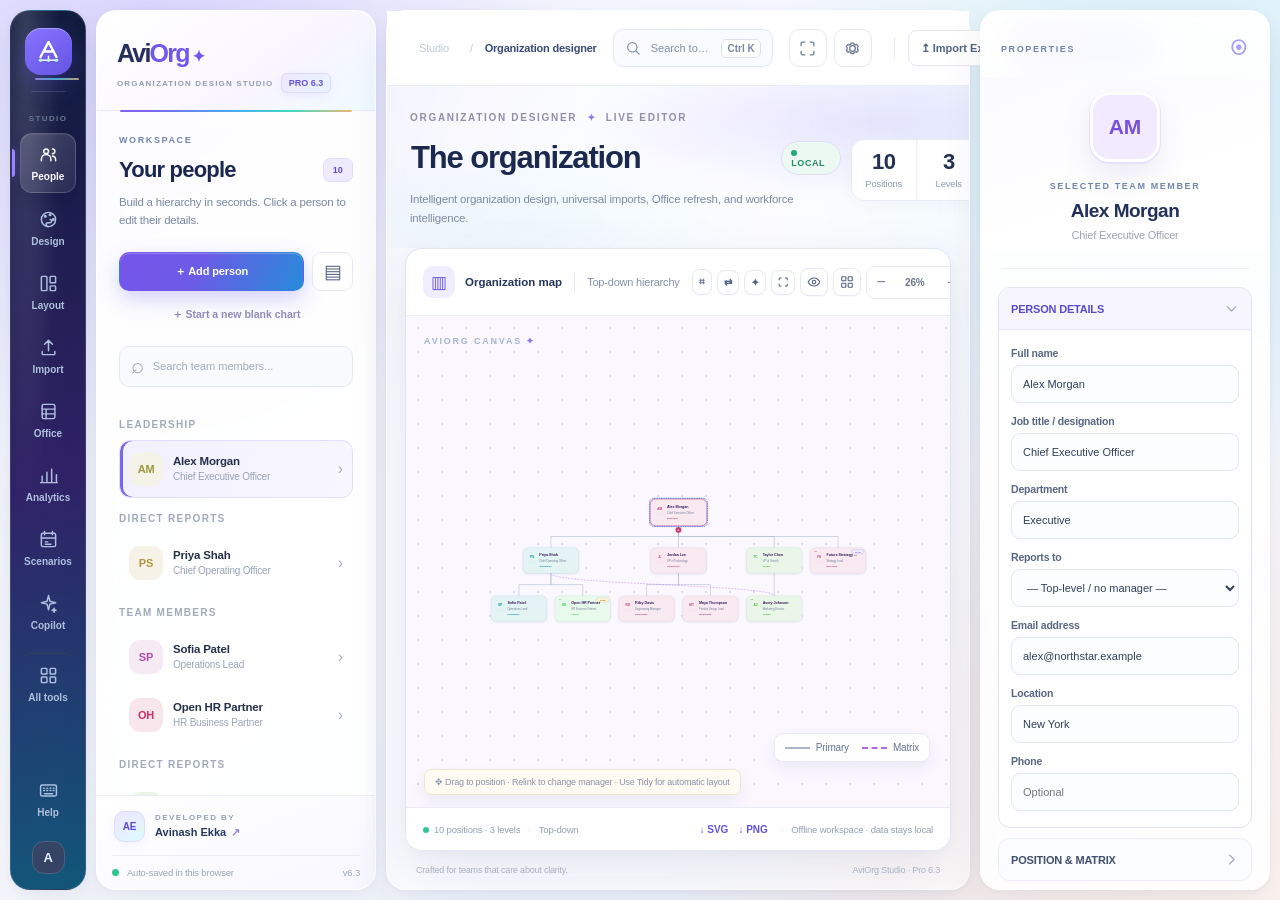
==== commit bf14628d: "Add files via upload" ====
--- a/standalone/AviOrg_Studio_Pro_6_1.html
+++ b/standalone/AviOrg_Studio_Pro_6_1.html
@@ -1,5 +1,5 @@
 <!DOCTYPE html>
-<html lang="en"><head><meta charset="UTF-8"><meta name="viewport" content="width=device-width, initial-scale=1.0"><meta name="author" content="Avinash Ekka"><meta name="theme-color" content="#10172b"><title>AviOrg Studio | Pro 6.1 — Intelligent Organization Design</title><meta name="description" content="AviOrg Studio — professional offline organization chart designer, Excel import, editable PowerPoint export and workforce analytics. Developed by Avinash Ekka."><link rel="icon" type="image/svg+xml" href="[data-uri]"><style>
+<html lang="en"><head><meta charset="UTF-8"><meta name="viewport" content="width=device-width, initial-scale=1.0"><meta name="author" content="Avinash Ekka"><meta name="theme-color" content="#172449"><title>AviOrg Studio | Pro 6.3 — Intelligent Organization Design</title><meta name="description" content="AviOrg Studio — professional offline organization chart designer, Excel import, editable PowerPoint export and workforce analytics. Developed by Avinash Ekka."><link rel="icon" type="image/svg+xml" href="[data-uri]"><style>
 :root{--ink:#17213a;--muted:#8490a8;--line:#e9edf5;--accent:#6057ee;--accent-tint:#efedff;--navy:#12192c;--background:#f8f9fc;--font:Inter,'Segoe UI',Arial,sans-serif}*{box-sizing:border-box}html,body{margin:0;min-height:100%;font-family:var(--font);color:var(--ink);font-size:13px}button,input,select{font-family:inherit}button{cursor:pointer}button:focus-visible,input:focus-visible,select:focus-visible{outline:3px solid #adabff;outline-offset:2px}body{background:#f7f8fc}.app-shell{display:grid;grid-template-columns:76px 282px minmax(500px,1fr) 300px;height:100vh;min-height:640px;overflow:hidden}.rail{background:linear-gradient(180deg,#151e35,#10172a 75%);display:flex;flex-direction:column;align-items:center;padding:24px 9px 17px;gap:12px;color:#8c98b9}.brand-mark{width:43px;height:43px;border-radius:14px;background:#6559eb;box-shadow:0 7px 23px #786aff4e;color:#fff;display:flex;align-items:center;justify-content:center;font-size:29px;font-weight:600;line-height:1}.rail-divider{width:30px;height:1px;background:#34405a;margin:15px 0 7px}.rail-btn{appearance:none;background:none;border:0;border-radius:12px;color:#8e9abb;min-width:56px;min-height:61px;display:flex;align-items:center;justify-content:center;flex-direction:column;gap:5px;font-size:10px;font-weight:600;transition:.15s}.rail-btn:hover,.rail-btn.active{color:white;background:#29334f}.rail-ico{font-size:24px;font-weight:300;line-height:1}.rail-spacer{flex:1}.rail-avatar{height:33px;width:33px;background:#ffd5a8;color:#9a501d;border-radius:50%;display:grid;place-items:center;font-weight:800;font-size:13px;border:2px solid #283553}.sidebar{background:#fff;border-right:1px solid #e8ebf2;display:flex;flex-direction:column;overflow:hidden}.side-head{padding:30px 25px 23px;border-bottom:1px solid var(--line)}.app-wordmark{font-size:24px;letter-spacing:-1.3px;font-weight:800;color:#1e2745}.sparkle{color:#7769f4;font-size:15px;margin-left:3px}.side-subtitle{font-size:9px;letter-spacing:2px;font-weight:700;color:#a0a9bd;margin-top:7px}.pro-pill{font-size:9px;letter-spacing:0;background:#e9e6ff;color:#6154dd;padding:4px 6px;border-radius:5px;margin-left:4px}.side-panel{display:none;padding:24px 20px 20px;overflow:auto;flex:1;scrollbar-width:thin;scrollbar-color:#e6e9f0 transparent}.side-panel.active{display:block}.section-caption{font-size:9px;letter-spacing:2.3px;font-weight:800;color:#a6aec1;margin-bottom:13px}.pane-heading{display:flex;justify-content:space-between;align-items:center}.pane-heading h2{font-size:20px;letter-spacing:-.65px;margin:0;font-weight:770}.count-pill{font-size:11px;background:#f1f2fa;color:#6b7391;font-weight:800;padding:5px 9px;border-radius:10px}.muted{color:#8b95aa}.pane-intro{font-size:12px;line-height:1.7;margin:10px 0 21px}.side-actions{display:flex;gap:8px}.primary-btn{border:1px solid #5954db;background:linear-gradient(130deg,#6764ee,#5c53db);color:white;font-weight:700;border-radius:9px;padding:11px 12px;font-size:12px;box-shadow:0 6px 14px #5554dd28;transition:.18s}.primary-btn:hover{filter:brightness(1.06);box-shadow:0 9px 20px #5554dd37}.side-actions .primary-btn{flex:1}.icon-button{background:#f7f7fb;border:1px solid #e4e8ef;border-radius:9px;color:#69738b;font-size:19px;width:41px}.searchbox{margin-top:19px;border:1px solid #e8ebf3;background:#fafbfe;border-radius:9px;display:flex;align-items:center;height:40px;padding:0 11px;gap:7px;color:#9aa4b7}.search-ico{font-size:22px;line-height:1}.searchbox input{background:transparent;border:0;outline:0;min-width:0;flex:1;color:#2e3855;font-size:11px}.searchbox input::placeholder{color:#a3adbe}.people-list{padding-top:17px}.person-section-title{font-size:10px;color:#a1a9bb;letter-spacing:1.3px;font-weight:800;margin:15px 0 10px}.person-row{display:flex;gap:10px;align-items:center;padding:9px 9px;border:1px solid transparent;border-radius:11px;cursor:pointer;transition:.15s;position:relative}.person-row:hover{background:#f7f8ff}.person-row.selected{background:#f0efff;border-color:#e1ddff}.person-avatar{height:34px;width:34px;min-width:34px;border-radius:12px;display:grid;place-items:center;font-size:11px;font-weight:800}.person-row .identity{min-width:0;flex:1}.person-row b{display:block;font-size:11.5px;color:#26314e;white-space:nowrap;overflow:hidden;text-overflow:ellipsis}.person-row small{display:block;font-size:10px;color:#9aa4b7;margin-top:4px;white-space:nowrap;text-overflow:ellipsis}.person-row .more{font-size:16px;color:#a8afbf}.side-help-card{display:flex;gap:12px;padding:16px 13px;background:linear-gradient(135deg,#f6f3ff,#f0f7ff);border:1px solid #e7e7ff;border-radius:12px;margin-top:22px}.tiny-icon{background:#e7e2ff;color:#6154db;width:30px;height:30px;display:grid;place-items:center;flex-shrink:0;border-radius:9px;font-size:19px}.side-help-card b{font-size:11px;display:block;margin-bottom:5px}.side-help-card span{font-size:10.5px;line-height:1.5;color:#8791a6;display:block}.side-help-card button{border:0;background:none;padding:10px 0 0;color:#625ae3;font-weight:750;font-size:10.5px;text-align:left}.side-help-card button span{display:inline;color:inherit}.side-footer{flex-shrink:0;padding:17px 20px;border-top:1px solid #eef0f5;color:#9ca6b7;font-size:9.5px}.status-dot,.connected-dot{display:inline-block;width:7px;height:7px;background:#31c68f;border-radius:50%;margin-right:6px}.foot-version{float:right}.selected-theme-card{background:#f7f8fe;border:1px solid #e7e9f3;padding:12px;border-radius:12px;margin:15px 0}.mini-label{font-size:9px;letter-spacing:1.2px;color:#adb4c4;font-weight:800;margin-bottom:7px}#activeThemeTitle{font-size:13px;font-weight:800}.theme-colors{display:flex;gap:6px;margin-top:11px}.theme-colors i{width:19px;height:19px;border-radius:6px;border:2px solid white;box-shadow:0 0 0 1px #eaebf0}.filter-tabs{display:flex;gap:4px;margin:14px 0}.filter-tabs button{border:0;background:#f3f4f8;border-radius:6px;font-size:10px;color:#8791a8;padding:7px 8px}.filter-tabs button.chosen{background:#eae7ff;color:#5e56de;font-weight:800}.preset-gallery{display:grid;grid-template-columns:1fr 1fr;gap:10px}.preset{border:1px solid #e6e9f2;background:#fff;border-radius:10px;text-align:left;padding:9px;min-width:0}.preset:hover{border-color:#bfb8ff}.preset.chosen{border:2px solid #776df1;padding:8px;box-shadow:0 0 0 3px #eeebff}.preset-art{height:68px;border-radius:7px;background:#f3f5fb;position:relative;overflow:hidden;display:flex;flex-direction:column;align-items:center;justify-content:center;gap:6px}.sample-top{height:19px;width:46px;box-shadow:0 2px 7px #00000011}.sample-bottom{display:flex;gap:8px}.sample-bottom i{display:block;width:30px;height:18px;box-shadow:0 2px 7px #00000012}.sample-stem{position:absolute;top:35px;width:1px;height:10px;background:#99a3b8;z-index:0}.preset-art>*:not(.sample-stem){z-index:1}.preset-title{font-size:10.5px;font-weight:700;margin-top:7px;color:#303b58;white-space:nowrap;overflow:hidden;text-overflow:ellipsis}.preset-num{font-size:9px;color:#a2aabd;margin-top:3px}.form-section{margin:21px 0}.form-section label{font-size:11px;color:#4a5671;font-weight:800;display:block;margin-bottom:10px}.form-section select,.fields-block select,.fields-block input{width:100%;height:38px;border:1px solid #e4e8f1;background:#fff;border-radius:8px;padding:0 11px;color:#37425e;font-size:11px}.field-label{display:flex;justify-content:space-between;align-items:center;margin-bottom:7px}.field-label label{margin:0}.field-label output{font-weight:700;font-size:10px;color:#7a72e9}.range-input{appearance:none;-webkit-appearance:none;height:5px;width:100%;border-radius:6px;background:#e6e5fb;outline:0;accent-color:#6860e6}.range-input::-webkit-slider-thumb{-webkit-appearance:none;width:15px;height:15px;background:#6963e4;border:3px solid white;border-radius:50%;box-shadow:0 0 0 1px #8179ed;cursor:pointer}.layout-options{display:grid;grid-template-columns:repeat(3,1fr);gap:6px}.layout-options button{display:flex;align-items:center;justify-content:center;flex-direction:column;gap:7px;border:1px solid #e7eaf2;background:#fff;border-radius:9px;padding:11px 3px;color:#7f89a0;font-size:18px}.layout-options button span{font-size:9px;font-weight:700}.layout-options button.chosen{border-color:#8e84f5;background:#efedff;color:#6159dc}.section-line{height:1px;background:#eef0f5;margin:24px 0}.two-fields{display:grid;grid-template-columns:1fr 1fr;gap:12px}.two-fields input[type=color]{height:37px;width:100%;border:1px solid #e5e8ee;border-radius:9px;background:#fff;padding:4px}.toggle-row{display:flex;justify-content:space-between;align-items:center}.toggle-row b{display:block;font-size:11px}.toggle-row small{display:block;margin-top:5px;color:#9ca5b7;font-size:10px}.toggle-row input{width:17px;height:17px;accent-color:#665ee1}.secondary-btn{border:1px solid #e4e7ef;background:#fff;border-radius:9px;padding:10px 12px;color:#536078;font-size:11px;font-weight:750}.secondary-btn:hover{background:#f7f8fb}.wide-btn{width:100%}.office-tile{display:flex;gap:12px;border:1px solid #e8eaf1;background:#fff;border-radius:13px;padding:15px 12px;margin:15px 0}.office-app-logo{width:37px;min-width:37px;height:37px;display:grid;place-items:center;border-radius:9px;font-size:21px;font-weight:800;color:white;box-shadow:0 4px 10px #0000001c}.office-app-logo.power{background:linear-gradient(135deg,#ef844f,#c84c33)}.office-app-logo.excel{background:linear-gradient(135deg,#1c9b62,#116b41)}.office-app-logo.paste{background:linear-gradient(135deg,#6a70e4,#484bbe)}.office-tile b{font-size:12px}.office-tile p{font-size:10.5px;line-height:1.6;color:#8994aa;margin:7px 0 10px}.office-tile button{background:none;border:0;color:#665fe4;padding:0;font-size:10.5px;font-weight:800}.quiet-btn{border:0;background:none;color:#655ee0;font-size:11px;padding:14px;font-weight:750}.integration-note{border-left:3px solid #c6c2fb;background:#f8f7ff;padding:12px;margin-top:25px;border-radius:4px}.integration-note b{font-size:11px}.integration-note p{font-size:10.5px;line-height:1.6;color:#8e97ae;margin-bottom:0}.workspace{min-width:0;display:flex;flex-direction:column;background:#f8f9fc}.topbar{height:73px;min-height:73px;background:#fff;border-bottom:1px solid #e9ebf3;padding:0 27px;display:flex;align-items:center;justify-content:space-between}.breadcrumb{font-size:11.5px;color:#9aa4b5}.breadcrumb span{margin:0 9px;color:#c3c9d4}.breadcrumb strong{color:#36415f;font-weight:750}.top-actions{display:flex;align-items:center;gap:8px}.top-btn{border:0;background:#fff;font-size:21px;color:#8893a9;padding:7px 10px;border-radius:8px}.top-btn:hover{background:#f4f5fc}.top-btn:disabled{opacity:.38}.top-split{width:1px;height:21px;background:#e4e6ef;margin:0 6px}.text-btn{border:1px solid #e5e8f0;background:#fff;color:#65708b;border-radius:8px;padding:11px 15px;font-size:11px;font-weight:750}.export-btn{border:1px solid #5953d8;background:#6259e4;color:#fff;border-radius:9px;padding:11px 17px;font-size:11px;font-weight:800;box-shadow:0 5px 13px #5b53e330}.export-btn small{margin-left:11px;opacity:.8}.project-head{display:flex;align-items:center;justify-content:space-between;padding:29px 31px 23px;gap:10px}.eyebrow{font-size:9.5px;letter-spacing:2px;color:#9ea9bd;font-weight:850}.eyebrow span{color:#8b80e7;padding:0 5px}.title-line{display:flex;align-items:center;gap:14px;margin-top:10px}.title-line input{background:none;border:1px solid transparent;border-radius:8px;max-width:370px;min-width:0;width:calc(min(370px, 42vw));font-weight:790;letter-spacing:-1.3px;font-size:29px;color:#202b44;padding:2px 6px 3px 0;text-overflow:ellipsis}.title-line input:focus{outline:0;border:1px solid #d6d0ff;background:white;padding-left:6px}.live-pill{font-size:9px;font-weight:800;letter-spacing:1px;border:1px solid #d6f3e9;background:#effcf7;color:#269d71;border-radius:20px;padding:7px 9px}.live-pill i{width:6px;height:6px;background:#2ab984;display:inline-block;border-radius:100%;margin-right:4px}.project-head p{margin:7px 0;color:#97a1b5;font-size:11.5px}.stat-group{display:flex;gap:22px;padding:0 3px}.mini-stat{display:flex;flex-direction:column;gap:4px}.mini-stat b{font-size:23px;line-height:1;color:#27324d;letter-spacing:-.6px}.mini-stat span{font-size:10px;color:#a3adbb}.editor-shell{margin:0 28px;min-height:0;flex:1;display:flex;flex-direction:column;background:white;border:1px solid #e8ebf3;border-radius:14px;box-shadow:0 7px 29px #27345208;overflow:hidden}.editor-toolbar{display:flex;align-items:center;justify-content:space-between;height:65px;min-height:65px;border-bottom:1px solid #ebedf3;padding:0 20px}.view-label{display:flex;align-items:center;gap:10px;font-size:11px;white-space:nowrap;color:#a0aabc}.view-label strong{color:#34405b}.view-icon{height:30px;width:30px;border-radius:9px;background:#f0efff;color:#6d62e4;font-size:17px;display:grid;place-items:center}.toolbar-divider{height:20px;background:#e5e8ef;width:1px;margin:0 2px}.tool-cluster{display:flex;gap:8px;align-items:center}.pill-tool{border:1px solid #e7eaf1;border-radius:8px;background:white;padding:8px 10px;color:#68728b;font-size:11px;font-weight:700}.pill-tool:hover{background:#f8f7ff}.zoom-controller{display:flex;align-items:center;border:1px solid #e5e8f0;border-radius:8px;height:33px;overflow:hidden}.zoom-controller button{border:0;background:white;color:#69738a;font-size:16px;padding:5px 10px}.zoom-controller button:hover{background:#f4f3ff}.zoom-controller span{width:49px;text-align:center;font-size:10px;font-weight:800;color:#6e788b}.stage{position:relative;flex:1;min-height:200px;overflow:auto;scrollbar-width:thin;scrollbar-color:#d1d7e7 transparent;background-color:#fcfdff;background-image:radial-gradient(#e6e9f3 1px,transparent 1px);background-size:23px 23px;user-select:none}.svg-outer{min-width:100%;min-height:100%;display:flex;align-items:center;justify-content:center;padding:35px 65px;box-sizing:border-box}.stage svg{overflow:visible;display:block;touch-action:none;flex-shrink:0}.stage-watermark{position:sticky;top:20px;left:18px;width:max-content;z-index:2;pointer-events:none;font-size:9px;letter-spacing:1.5px;font-weight:800;color:#cbd2de;margin-bottom:-10px}.stage-watermark span{color:#b6aceb}.canvas-tip{position:sticky;left:18px;bottom:12px;margin-top:-30px;display:block;width:max-content;pointer-events:none;color:#aab3c5;background:#ffffffdc;border:1px solid #e9ebf1;border-radius:6px;font-size:9px;padding:7px 10px}.node-card{cursor:grab}.node-card:active{cursor:grabbing}.node-add{cursor:pointer}.node-card:focus{outline:none}.editor-footer{height:41px;min-height:41px;display:flex;align-items:center;justify-content:space-between;padding:0 17px;border-top:1px solid #ebedf3;color:#9fa7b8;font-size:9.5px}.connected-dot{height:6px;width:6px;margin-right:5px}.foot-divider{padding:0 8px;color:#c6ccd7}.footer-link{border:0;background:none;color:#7169df;font-weight:750;font-size:10px;padding:5px}.app-bottom{min-height:32px;display:flex;justify-content:space-between;align-items:center;color:#aab3c2;margin:2px 30px;font-size:9px}.app-bottom .sparkle{font-size:9px}.inspector{background:#fff;border-left:1px solid #e9ebf2;overflow:auto;display:flex;flex-direction:column;scrollbar-width:thin;scrollbar-color:#e7eaf1 transparent}.inspector-head{display:flex;align-items:center;justify-content:space-between;padding:29px 23px 19px;color:#a6aec0;letter-spacing:2px;font-size:9px;font-weight:800}.inspector-symbol{color:#aaa0f5;font-size:17px}#selectedInspector{flex:1}.inspector-person{text-align:center;padding:6px 20px 2px}.big-avatar{width:67px;height:67px;border:4px solid white;box-shadow:0 0 0 1px #e5e4ff,0 9px 18px #0000000e;border-radius:20px;background:#edeaff;display:grid;place-items:center;font-size:21px;font-weight:800;color:#5a50d5;margin:0 auto 19px}.inspector-caption{font-size:9px;letter-spacing:1.3px;color:#a5adbe;font-weight:800}.inspector-person h3{font-size:17px;letter-spacing:-.3px;margin:9px 0 5px}.inspector-person span{font-size:11px;color:#9da5b7}.inspector-divider{height:1px;background:#eef0f5;margin:23px 23px}.fields-block{padding:0 23px}.inspector-block-title{font-size:9px;letter-spacing:1.8px;font-weight:800;color:#a6afc1;margin:0 23px 16px}.fields-block .inspector-block-title{margin-left:0}.fields-block label{font-size:10.5px;color:#67728a;font-weight:700;display:block;margin:15px 0 6px}.fields-block input{outline-color:#aaa3f6}.inspector #addChildBtn{width:calc(100% - 46px);margin:0 23px}.inspector-action-row{display:flex;gap:9px;margin:10px 23px}.inspector-action-row button{flex:1}.danger-btn{display:block;border:0;background:none;color:#d65b68;font-size:11px;padding:18px 22px;font-weight:700;margin:auto}.inspector-bottom{padding:20px 17px;margin-top:auto}.inspector-tip{display:flex;align-items:flex-start;gap:9px;border:1px solid #eeeaff;border-radius:11px;background:#f8f6ff;padding:13px 10px;color:#746bdb;font-size:15px}.inspector-tip span{font-size:10px;line-height:1.6;color:#8c91aa}.inspector-tip b{color:#5953bc;margin-right:5px}.empty-inspector{text-align:center;padding:45px 25px;color:#a4acbb}.empty-inspector div{font-size:40px;color:#9e95f3}.empty-inspector h3{color:#3e4964;font-size:15px}.empty-inspector p{font-size:11px;line-height:1.7}.empty-state{position:absolute;top:50%;left:50%;transform:translate(-50%,-50%);text-align:center;z-index:3}.empty-icon{font-size:55px;color:#8980e9}.empty-state h3{font-size:21px;margin-bottom:0}.empty-state p{font-size:12px;color:#98a1b3}.empty-state button{margin-top:15px}.modal-backdrop{position:fixed;inset:0;background:#11162eb0;z-index:100;display:flex;align-items:center;justify-content:center;padding:20px;backdrop-filter:blur(5px)}[hidden]{display:none!important}.modal{background:white;border-radius:17px;max-width:670px;width:100%;max-height:90vh;display:flex;flex-direction:column;box-shadow:0 25px 80px #00000049;overflow:hidden}.modal.large{max-width:1030px}.modal-header{padding:23px 27px 20px;display:flex;align-items:flex-start;justify-content:space-between;border-bottom:1px solid #e8eaf0}.modal-eyebrow{font-size:9px;color:#8278e4;font-weight:800;letter-spacing:2px}.modal h2{font-size:23px;letter-spacing:-.8px;margin:6px 0 0}.close-modal{font-size:26px;color:#9ba5b7;border:0;background:#f3f4f8;height:34px;width:34px;line-height:1;border-radius:9px}.modal-body{padding:24px 27px 28px;overflow:auto}.export-grid{display:grid;grid-template-columns:repeat(3,1fr);gap:12px}.export-choice{background:white;border:1px solid #e5e8f1;border-radius:12px;text-align:left;padding:16px;min-height:129px}.export-choice:hover{background:#faf9ff;border-color:#9d91f5}.export-symbol{border-radius:10px;display:grid;place-items:center;width:36px;height:36px;background:#f1efff;color:#6b5ee2;font-weight:850;font-size:15px;margin-bottom:12px}.export-choice strong{display:block;font-size:11px}.export-choice span{font-size:10px;color:#9aa3b5;line-height:1.5;display:block;margin-top:5px}.modal-note{background:#f7f8fd;border:1px solid #eceef4;border-radius:10px;padding:13px 15px;font-size:11px;line-height:1.7;color:#8490a7;margin-top:18px}.modal-note b{color:#606c85}.dropzone{border:2px dashed #cfcaf9;border-radius:13px;background:#f9f8ff;padding:27px;text-align:center;cursor:pointer}.dropzone:hover{border-color:#7a70e9;background:#f4f2ff}.dropzone .drop-icon{display:block;font-size:34px;color:#7c72e9;margin-bottom:8px}.dropzone h3{margin:0 0 7px;font-size:15px}.dropzone p{color:#95a0b4;font-size:11px;margin:0}.sample-table{width:100%;border-collapse:collapse;margin:20px 0 10px;font-size:10px}.sample-table th{color:#68728b;text-align:left;background:#f4f5fa;font-size:10px}.sample-table th,.sample-table td{padding:10px 7px;border:1px solid #e8eaf0}.modal-actions{display:flex;justify-content:flex-end;align-items:center;gap:10px;margin-top:19px}.help-section h4{font-size:12px;margin:20px 0 10px}.help-section p,.help-section li{font-size:11px;color:#78849b;line-height:1.8}.help-section kbd{font-size:10px;border:1px solid #e0e5ed;border-radius:5px;padding:3px 5px;background:#f5f6fa;color:#56627b}.bulk-table-wrap{overflow:auto;max-height:60vh;border:1px solid #e7eaf2;border-radius:10px}.bulk-table{border-collapse:collapse;width:100%;min-width:930px;font-size:11px}.bulk-table th{position:sticky;top:0;background:#f5f6fb;z-index:2;text-align:left;color:#6b7790;font-size:10px;letter-spacing:.3px;white-space:nowrap}.bulk-table th,.bulk-table td{padding:8px 9px;border-bottom:1px solid #ebedf3}.bulk-table input{font-size:11px;border:1px solid #e1e6ef;border-radius:6px;height:32px;padding:0 8px;width:100%;min-width:95px}.bulk-table td:first-child{font-weight:800;color:#8075ed;white-space:nowrap}.bulk-table td:last-child button{border:0;color:#c45166;background:#fff0f2;border-radius:6px;padding:6px 8px}.bulk-table .manager-col{min-width:100px}.bulk-topline{display:flex;align-items:center;justify-content:space-between;margin-bottom:12px;color:#7e89a0;font-size:11px}.toast-stack{position:fixed;right:22px;bottom:22px;z-index:200;display:flex;flex-direction:column;gap:8px;pointer-events:none}.toast{max-width:370px;border:1px solid #e5e8ef;border-radius:11px;background:white;box-shadow:0 9px 28px #242d5d28;padding:12px 17px;display:flex;gap:9px;color:#3c4863;font-weight:700;font-size:11px;pointer-events:auto}.toast.error{border-color:#ffcaca;color:#b7424d}.toast .dot{color:#32b68c}.toast.error .dot{color:#cc5969}@media(max-width:1350px){.app-shell{grid-template-columns:68px 253px minmax(440px,1fr) 273px}.sidebar .side-head{padding-left:20px}.project-head{padding:23px 22px 16px}.stat-group{gap:12px}.editor-shell{margin:0 16px}.editor-toolbar{padding:0 12px}.topbar{padding:0 19px}.app-bottom{margin:2px 17px}.inspector .fields-block{padding:0 17px}.inspector-divider{margin:20px 17px}}@media(max-width:1080px){.app-shell{grid-template-columns:68px 246px minmax(370px,1fr)}.inspector{display:none}.editor-shell{margin:0 15px}}@media(max-width:740px){.app-shell{grid-template-columns:58px minmax(0,1fr)}.sidebar{display:none}.rail{padding-left:3px;padding-right:3px}.rail-btn{min-width:48px}.rail-btn span:last-child{font-size:9px}.topbar{padding:0 12px}.top-btn,.top-split{display:none}.topbar .text-btn{padding:10px}.project-head{padding:16px}.project-head .stat-group{display:none}.title-line input{font-size:24px;width:65vw}.editor-shell{margin:0 9px}.view-label #layoutName,.toolbar-divider,.pill-tool span{display:none}.editor-toolbar{padding:0 8px}.tool-cluster{gap:4px}.pill-tool{padding:7px}.editor-footer{font-size:9px;padding:0 8px}.editor-footer .foot-divider+span{display:none}.canvas-tip{display:none}.export-grid{grid-template-columns:repeat(2,1fr)}.app-bottom{display:none}}
 
 .inspector-toggle{display:none}@media(max-width:1080px){.inspector-toggle{display:block}.inspector{display:none;position:fixed;z-index:85;right:0;top:0;bottom:0;width:300px;box-shadow:-10px 0 38px #1f2b4a28}.app-shell.show-inspector .inspector{display:flex}.new-chart-btn{display:none}}@media(max-width:740px){.app-shell.show-mobile-side .sidebar{display:flex;position:fixed;left:58px;top:0;bottom:0;z-index:80;width:min(325px,calc(100vw - 58px));box-shadow:10px 0 30px #1f2b4a26}.inspector{width:min(330px,calc(100vw - 58px))}.topbar .text-btn span{display:none}}
@@ -380,6 +380,212 @@
 .app-wordmark{letter-spacing:-1.15px}
 .ux-credit-logo{background:linear-gradient(145deg,#6656e8,#4434bc)}
 
+</style><style>
+/* AviOrg Studio Pro 6.3 · Signature Luxe Design System
+   Refined jewel-tone enterprise styling. Purely presentational; no chart data mutation. */
+:root {
+  --luxe-indigo:#6d4df4;
+  --luxe-blue:#2679d8;
+  --luxe-teal:#12b7a7;
+  --luxe-rose:#e476b6;
+  --luxe-gold:#d9a35b;
+  --luxe-ink:#172449;
+  --luxe-muted:#7886a4;
+  --luxe-edge:rgba(113,129,173,.16);
+  --luxe-glow:rgba(109,77,244,.19);
+  --luxe-bg:#f2f5ff;
+  --luxe-surface:rgba(255,255,255,.88);
+  --luxe-shadow:0 18px 42px rgba(30,43,92,.08),0 2px 9px rgba(58,58,120,.04);
+  --luxe-rail-start:#121c3e;
+  --luxe-rail-mid:#302267;
+  --luxe-rail-end:#12577a;
+  --accent:var(--luxe-indigo);
+  --accent-tint:#f0eaff;
+  --ink:var(--luxe-ink);
+}
+html,body{min-height:100%;color:var(--luxe-ink);}
+body{
+  background:
+    radial-gradient(circle at 12% 4%,rgba(143,110,255,.23),transparent 30%),
+    radial-gradient(circle at 90% 13%,rgba(21,186,214,.16),transparent 28%),
+    radial-gradient(circle at 81% 85%,rgba(246,163,131,.15),transparent 31%),
+    linear-gradient(135deg,#edf1fd,#f8f9fe 42%,#f4f8ff 72%,#fff8f6);
+}
+.app-shell{
+  display:grid;grid-template-columns:82px 292px minmax(490px,1fr) 308px;
+  gap:12px;padding:12px;
+  height:100vh;min-height:620px;
+  background:transparent;
+}
+.rail,.sidebar,.workspace,.inspector{
+  border-radius:20px;
+  box-shadow:var(--luxe-shadow);
+  min-height:0;
+}
+.rail{
+  background:
+    radial-gradient(ellipse at 20% 4%,rgba(255,255,255,.15),transparent 40%),
+    linear-gradient(166deg,var(--luxe-rail-start) 5%,var(--luxe-rail-mid) 54%,var(--luxe-rail-end) 100%);
+  border:1px solid rgba(255,255,255,.11);
+  color:#c6d3ef;
+}
+.rail:before{content:"";position:absolute;width:44px;height:2px;top:78px;margin-left:17px;
+  background:linear-gradient(90deg,#ae90ff,#4fd8ef,#f5c884);border-radius:3px;opacity:.75;}
+.brand-mark{
+  border-radius:16px;
+  background:linear-gradient(145deg,#8d70fc,#6264f3 55%,#16bdd0);
+  box-shadow:0 10px 27px rgba(56,72,172,.42),inset 0 1px 1px rgba(255,255,255,.4);
+}
+.rail-btn{color:#afc1df;border:1px solid transparent;transition:transform .16s ease,background .16s ease,color .16s ease;}
+.rail-btn:hover,.rail-btn.active{
+  background:linear-gradient(130deg,rgba(255,255,255,.18),rgba(255,255,255,.07));
+  border-color:rgba(255,255,255,.15);box-shadow:inset 0 1px 0 rgba(255,255,255,.08),0 7px 14px rgba(6,11,48,.16);
+  color:white;transform:translateY(-1px)
+}
+.rail-btn.active:before{background:#9b85ff;box-shadow:0 0 12px #9b85ff88}
+.rail-avatar{background:linear-gradient(140deg,#f9d6b1,#ff9d91);color:#70445f;border:1px solid #ffffff50}
+.sidebar,.inspector{
+  background:linear-gradient(180deg,rgba(255,255,255,.95),rgba(255,255,255,.88));
+  backdrop-filter:blur(16px);border:1px solid rgba(255,255,255,.8);
+}
+.workspace{background:rgba(255,255,255,.57);border:1px solid rgba(255,255,255,.8);backdrop-filter:blur(12px)}
+.side-head{
+  background:linear-gradient(145deg,#fff 5%,#f9f5ff 62%,#eefbff 100%);
+  border-bottom:1px solid #e9eafa;padding-top:28px;padding-bottom:22px;position:relative;
+}
+.side-head:after{content:"";position:absolute;left:23px;right:23px;bottom:-2px;height:2px;border-radius:4px;
+  background:linear-gradient(90deg,#7e62f3 12%,#4aaafa 48%,#42d9bd 74%,#edb778)}
+.app-wordmark{font-size:25px;letter-spacing:-1.55px;color:#25305a}
+.aviorg-word-accent,.sparkle{color:#7058ef!important}
+.pro-pill{color:#6652de;background:linear-gradient(135deg,#ede7ff,#e9f5ff);border:1px solid #ddd9fc;box-shadow:0 3px 10px rgba(109,77,244,.08)}
+.section-caption,.inspector-head,.inspector-caption{color:#7484ad;letter-spacing:1.6px}
+.pane-heading h2{color:#1b2750;letter-spacing:-.8px}
+.pane-intro{color:#7a88a4;line-height:1.55}
+.count-pill,.live-pill{color:#5b4cd6;background:#eeeaff;border:1px solid #e0dcff}
+.side-panel{scrollbar-color:#d9d1f1 transparent}
+.side-help-card{background:linear-gradient(135deg,#f3efff 0%,#eaf9ff 60%,#fff8ef 100%);border-color:#e8e4ff;box-shadow:0 9px 21px rgba(88,77,177,.08)}
+.tiny-icon{background:linear-gradient(135deg,#eee6ff,#dff6ff);color:#6f53dc}
+.side-footer{background:linear-gradient(160deg,#fff,#f8f7ff)!important}
+.ux-author-monogram{background:linear-gradient(145deg,#ede6ff,#ddfaff);color:#6049d6}
+.ux-author-name{color:#26365c}
+.ux-author-name:hover{color:var(--luxe-indigo)}
+.topbar,.editor-toolbar,.editor-footer{
+  background:linear-gradient(180deg,rgba(255,255,255,.96),rgba(255,255,255,.88));
+  border-color:#e9ebf6;backdrop-filter:blur(18px);
+}
+.topbar{padding:0 23px}
+.breadcrumb strong{color:#394a76}
+.project-head{position:relative;isolation:isolate;overflow:hidden;padding-top:26px}
+.project-head:before{
+  content:"";position:absolute;z-index:-1;inset:0;
+  background:radial-gradient(ellipse at 83% 23%,rgba(111,87,249,.14),transparent 43%),
+             radial-gradient(ellipse at 21% 85%,rgba(21,196,214,.06),transparent 40%);
+  pointer-events:none;
+}
+.title-line input{color:#1c294f;letter-spacing:-1.15px}
+.project-head p{color:#7e8aa5}
+.project-head .project-eyebrow{color:#795fe4}
+.editor-shell{
+  background:rgba(255,255,255,.93);
+  border:1px solid rgba(223,228,244,.9);
+  border-radius:17px;box-shadow:0 20px 54px rgba(51,61,121,.11),0 2px 8px rgba(68,80,127,.04);
+  overflow:hidden;
+}
+.view-icon{color:#6352e9;background:linear-gradient(135deg,#ece7ff,#e6f6ff)}
+.view-label strong{color:#24345a}
+.stage{
+  background-color:#fcfdff;
+  background-image:
+   radial-gradient(circle,rgba(145,149,201,.30) .75px,transparent 1.1px),
+   radial-gradient(ellipse at 52% 38%,rgba(152,124,255,.065),transparent 55%),
+   linear-gradient(180deg,#fcfbff 0%,#f9fbff 80%,#f7faff 100%);
+  background-size:24px 24px,100% 100%,100% 100%;
+}
+.stage-watermark{color:#a9b4ce}.stage-watermark span{color:#8a6ff0}
+.canvas-legend,.canvas-tip{background:rgba(255,255,255,.86);backdrop-filter:blur(12px);border:1px solid #e6e8f5;box-shadow:0 7px 15px rgba(53,72,117,.07)}
+.primary-btn,.export-btn{
+  border-color:transparent!important;
+  background:linear-gradient(115deg,#7655ed,#6d5be6 42%,#278ada 100%);
+  color:#fff!important;box-shadow:0 8px 21px rgba(102,89,229,.28),inset 0 1px 0 rgba(255,255,255,.25);
+  transition:transform .18s,box-shadow .18s,filter .18s;
+}
+.primary-btn:hover,.export-btn:hover{transform:translateY(-1px);filter:saturate(1.12);box-shadow:0 11px 25px rgba(99,84,211,.35)}
+.top-btn,.text-btn,.pill-tool,.secondary-btn,.icon-button,.zoom-controller,.quiet-btn{
+  border-color:#e5e9f6;background:#fff;color:#536382;
+  transition:transform .16s,box-shadow .16s,color .16s,background .16s;
+}
+.top-btn:hover,.text-btn:hover,.pill-tool:hover,.secondary-btn:hover,.icon-button:hover,.quiet-btn:hover{
+  background:#f7f5ff;color:#5f4dde;box-shadow:0 7px 16px rgba(88,75,173,.09);transform:translateY(-1px);
+}
+.ux-command-button,.ux-search-field{background:linear-gradient(135deg,#fafaff,#f8fbff);border-color:#e4e7f4}
+.ux-launcher{box-shadow:0 28px 70px rgba(21,28,70,.29)}
+.ux-toolbar-menu{border-color:#e1e5f4;box-shadow:0 20px 40px rgba(37,47,90,.15)}
+.selected-theme-card{background:linear-gradient(130deg,#f4efff,#edf9ff 60%,#fff6f2);border-color:#e5e1fa;box-shadow:0 10px 24px rgba(96,84,187,.07)}
+.filter-tabs button.chosen{background:linear-gradient(135deg,#eae4ff,#e8f6ff);color:#5b48d6}
+.preset{border-color:#e5e7f4;box-shadow:0 4px 12px rgba(67,79,125,.04)}
+.preset:hover{border-color:#b6a8ff;box-shadow:0 10px 19px rgba(95,84,195,.10);transform:translateY(-2px)}
+.preset.chosen{box-shadow:0 0 0 3px rgba(113,90,244,.13),0 12px 22px rgba(92,79,190,.12)}
+.inspector-head{padding-top:28px}
+.big-avatar{background:linear-gradient(135deg,#ede6ff,#dff9ff);color:#684ee0;box-shadow:0 1px 0 1px #e6e2fa,0 13px 29px rgba(100,90,173,.13)}
+.inspector-person h3{color:#22315a}
+.inspector-block-title{color:#5e4acb}
+.inspector-tip{background:linear-gradient(135deg,#f4efff,#effaff);border-color:#e5e8f7}
+.form-section select,.fields-block select,.fields-block input,.inspector input,.inspector select,.inspector textarea{
+  border-color:#e3e8f4;background:linear-gradient(180deg,#fff,#fcfdff);color:#38486b
+}
+.form-section select:focus,.fields-block input:focus,.inspector input:focus,.inspector select:focus,.inspector textarea:focus{
+  border-color:#a79cfa;box-shadow:0 0 0 3px rgba(109,77,244,.12);outline:0
+}
+.office-tile,.insight-card,.pro-metric-box{box-shadow:0 7px 19px rgba(61,74,125,.065)}
+.office-app-logo.power{background:linear-gradient(140deg,#f7a05c,#ed6c4c)}
+.office-app-logo.excel{background:linear-gradient(145deg,#35bc85,#167a58)}
+.integration-note{background:linear-gradient(135deg,#f6f2ff,#ebf8ff)}
+/* Appearance theme selector – affects the app chrome only, not chart or data */
+.luxe-appearance{margin:16px 0 20px;padding:14px 13px;border-radius:13px;
+  background:linear-gradient(140deg,#faf8ff,#eef8ff);border:1px solid #e5e8f8;box-shadow:0 6px 16px rgba(90,92,180,.055)}
+.luxe-appearance-head{display:flex;align-items:center;justify-content:space-between;gap:8px}
+.luxe-appearance-title{font-size:11px;font-weight:800;color:#364368}
+.luxe-appearance-kicker{font-size:9px;letter-spacing:1.25px;font-weight:800;color:#9ba4be}
+.luxe-appearance-desc{color:#8792ad;font-size:10px;line-height:1.5;margin:6px 0 12px}
+.luxe-swatches{display:grid;grid-template-columns:repeat(3,minmax(0,1fr));gap:7px}
+.luxe-swatch{display:flex;flex-direction:column;align-items:center;justify-content:center;gap:7px;
+  background:white;border:1px solid #e6e9f6;border-radius:11px;padding:11px 4px 9px;
+  font-size:9px;font-weight:750;color:#73819c;cursor:pointer;min-width:0;transition:.16s}
+.luxe-swatch:before{content:"";width:26px;height:26px;border-radius:9px;background:var(--swatch);
+  box-shadow:0 6px 13px rgba(20,36,84,.16),inset 0 1px 1px rgba(255,255,255,.4)}
+.luxe-swatch:hover{transform:translateY(-2px)}
+.luxe-swatch[aria-pressed="true"]{border-color:#9480fb;box-shadow:0 0 0 3px rgba(123,92,247,.11);color:#433ba0;background:#fdfcff}
+.luxe-swatch:focus-visible{outline:3px solid #968aff;outline-offset:1px}
+body[data-luxe-appearance="ocean"]{
+  --luxe-indigo:#1878d9;--luxe-blue:#19b6e9;--luxe-teal:#19bda7;--luxe-glow:rgba(13,132,208,.17);
+  --luxe-rail-start:#09243d;--luxe-rail-mid:#124b78;--luxe-rail-end:#137f8b;
+  --accent:#1878d9;--accent-tint:#e9f5ff;
+}
+body[data-luxe-appearance="ocean"] .primary-btn,
+body[data-luxe-appearance="ocean"] .export-btn{background:linear-gradient(110deg,#1464cd,#258ddf 50%,#19b8bc)}
+body[data-luxe-appearance="ocean"] .rail-btn.active{border-color:#73cff461}
+body[data-luxe-appearance="ocean"] .side-head:after{background:linear-gradient(90deg,#1a7ed9,#1bc7cc,#79ddba)}
+body[data-luxe-appearance="ocean"] .aviorg-word-accent{color:#1d86d8!important}
+body[data-luxe-appearance="ocean"] .brand-mark{background:linear-gradient(135deg,#1172cd,#20c6d3)}
+body[data-luxe-appearance="ocean"] .pro-pill{color:#147dc3;background:#e9f7ff;border-color:#d6eefa}
+body[data-luxe-appearance="emerald"]{
+  --luxe-indigo:#167f80;--luxe-blue:#178b9e;--luxe-teal:#39bf94;
+  --luxe-rail-start:#102e35;--luxe-rail-mid:#174b55;--luxe-rail-end:#276e62;
+  --accent:#168d85;--accent-tint:#e8f9f4;
+}
+body[data-luxe-appearance="emerald"] .primary-btn,
+body[data-luxe-appearance="emerald"] .export-btn{background:linear-gradient(110deg,#137f8d,#299d9e 48%,#37bfa0)}
+body[data-luxe-appearance="emerald"] .side-head:after{background:linear-gradient(90deg,#189d9a,#38bf9c,#d4b46e)}
+body[data-luxe-appearance="emerald"] .aviorg-word-accent{color:#169a8b!important}
+body[data-luxe-appearance="emerald"] .brand-mark{background:linear-gradient(135deg,#147c81,#4cce9e)}
+body[data-luxe-appearance="emerald"] .pro-pill{color:#14877f;background:#e9f9f4;border-color:#d6efe6}
+/* Existing compact-breakpoint layout remains authoritative to avoid overflow */
+@media(max-width:1550px){.app-shell{gap:10px;padding:10px;grid-template-columns:76px 280px minmax(0,1fr) 290px}}
+@media(max-width:1180px){.app-shell{grid-template-columns:70px 260px minmax(0,1fr);gap:9px;padding:9px}}
+@media(max-width:900px){.app-shell{grid-template-columns:62px minmax(0,1fr);gap:8px;padding:8px}}
+@media(max-width:740px){.app-shell{grid-template-columns:62px minmax(0,1fr);gap:7px;padding:7px}.rail,.workspace,.sidebar,.inspector{border-radius:15px}}
+@media(prefers-reduced-motion:reduce){.rail-btn,.top-btn,.text-btn,.pill-tool,.secondary-btn,.preset,.luxe-swatch,.primary-btn,.export-btn{transition:none!important}}
+
 </style></head>
 <body>
 <div class="app-shell" id="appShell">
@@ -410,7 +616,7 @@
     <div class="rail-avatar" title="AviOrg Studio">A</div>
   </aside>
   <aside class="sidebar">
-    <div class="side-head"><div class="app-wordmark">Avi<span class="aviorg-word-accent">Org</span><span class="sparkle">✦</span></div><div class="side-subtitle">ORGANIZATION DESIGN STUDIO <span class="pro-pill">PRO 6.1</span></div></div>
+    <div class="side-head"><div class="app-wordmark">Avi<span class="aviorg-word-accent">Org</span><span class="sparkle">✦</span></div><div class="side-subtitle">ORGANIZATION DESIGN STUDIO <span class="pro-pill">PRO 6.3</span></div></div>
     <section class="side-panel active" id="panel-people">
       <div class="section-caption">WORKSPACE</div><div class="pane-heading"><h2>Your people</h2><span class="count-pill" id="sidePeopleCount">11</span></div>
       <p class="muted pane-intro">Build a hierarchy in seconds. Click a person to edit their details.</p>
@@ -855,7 +1061,7 @@
 function hslToHex(h,s,l){const f=n=>{const k=(n+h/30)%12,a=s*Math.min(l,1-l);return Math.round(255*(l-a*Math.max(-1,Math.min(k-3,9-k,1)))).toString(16).padStart(2,'0')};return '#'+f(0)+f(8)+f(4)}
 EXPANDED_PALETTES.forEach((name,i)=>{const h=(208+i*137.5)%360,s=.42+(i%4)*.065;const accent=hslToHex(h,s,.43+(i%3)*.035);PALETTES.push({name,accent,accent2:hslToHex((h+13)%360,Math.min(.80,s),.70),dark:hslToHex(h,.34,.19),soft:hslToHex(h,.5,.94),bg:hslToHex(h,.38,.983)})});
 const PRESET_COUNT=PALETTES.length*DESIGNS.length;
-const DEFAULT={people:SAMPLE.map(normalizePerson),selected:'E001',name:'The organization',preset:0,customAccent:'',customBg:'',fontFamily:'Arial',colorMode:'theme',snapGrid:true,gridSize:12,showID:false,pptPageMode:'teams',showMatrix:true,matrixColor:'#b369ed',showStatus:true,showGrade:true,baseline:null,focusRoot:'',layout:'vertical',hGap:32,vGap:86,cardW:212,cardH:98,lineStyle:'elbow',lineDash:'solid',lineWidth:2,lineColor:'#a8b4cc',arrows:'none',showDept:true,showAvatars:true,collapsed:[],manual:{},zoom:1,autoFit:true};
+const DEFAULT={people:SAMPLE.map(normalizePerson),selected:'E001',name:'The organization',preset:75,customAccent:'',customBg:'',fontFamily:'Arial',colorMode:'department',snapGrid:true,gridSize:12,showID:false,pptPageMode:'teams',showMatrix:true,matrixColor:'#b369ed',showStatus:true,showGrade:true,baseline:null,focusRoot:'',layout:'vertical',hGap:32,vGap:86,cardW:212,cardH:98,lineStyle:'elbow',lineDash:'solid',lineWidth:2,lineColor:'#a8b4cc',arrows:'none',showDept:true,showAvatars:true,collapsed:[],manual:{},zoom:1,autoFit:true};
 function deep(v){return JSON.parse(JSON.stringify(v));}
 function loadState(){try{const raw=localStorage.getItem('structura_pro_v4')||localStorage.getItem('structura_pro_v3')||localStorage.getItem('structura_org_studio_v1');if(raw){let v=JSON.parse(raw);if(Array.isArray(v.people)&&v.people.length<=10000)return {...deep(DEFAULT),...v,people:v.people.map(normalizePerson)};}}catch(e){}return deep(DEFAULT)}
 function normalizePerson(v){return {id:String(v.id??'').trim(),name:String(v.name??'').trim(),role:String(v.role??'').trim(),dept:String(v.dept??'').trim(),manager:String(v.manager??'').trim(),email:String(v.email??'').trim(),location:String(v.location??'').trim(),phone:String(v.phone??'').trim(),secondaryManager:String(v.secondaryManager??'').trim(),status:['Active','Vacant','Planned'].includes(String(v.status||'Active'))?String(v.status||'Active'):'Active',grade:String(v.grade??'').trim(),notes:String(v.notes??'').trim(),fte:Math.max(0,Math.min(4,Number(v.fte===""||v.fte===undefined?1:v.fte)||0)),annualCost:Math.max(0,Number(v.annualCost??0)||0),costCenter:String(v.costCenter??'').trim(),effectiveDate:String(v.effectiveDate??'').trim(),positionId:String(v.positionId??'').trim(),skills:String(v.skills??'').trim(),employmentType:String(v.employmentType??'').trim(),photo:/^data:image\/(png|jpeg|webp);base64,/.test(String(v.photo||''))?String(v.photo):''}}
@@ -1525,8 +1731,8 @@
   tools.append(focus,props);top.insertBefore(tools,top.querySelector('.top-actions'));
   focus.addEventListener('click',()=>setFocus(!stateUX.focus));props.addEventListener('click',toggleInspector);
   const local=$id('chartName')?.parentElement?.querySelector('.live-pill');if(local)local.innerHTML='<i></i> LOCAL';
-  document.querySelector('.app-bottom')?.querySelector('span:last-child')?.replaceChildren(document.createTextNode('AviOrg Studio · Pro 6.1'));
-  const proPill=document.querySelector('.pro-pill');if(proPill)proPill.textContent='PRO 6.1';const footVersion=document.querySelector('.foot-version');if(footVersion)footVersion.textContent='v6.1';
+  document.querySelector('.app-bottom')?.querySelector('span:last-child')?.replaceChildren(document.createTextNode('AviOrg Studio · Pro 6.3'));
+  const proPill=document.querySelector('.pro-pill');if(proPill)proPill.textContent='PRO 6.3';const footVersion=document.querySelector('.foot-version');if(footVersion)footVersion.textContent='v6.3';
  }
  function setupCanvasToolbar(){
   const toolbar=document.querySelector('.editor-toolbar'),cluster=toolbar?.querySelector('.tool-cluster'),zoom=cluster?.querySelector('.zoom-controller');
@@ -1679,7 +1885,7 @@
   button.addEventListener('click',()=>{
     if(typeof openModal!=='function')return;
     openModal('About AviOrg Studio','APPLICATION CREDITS',`<div class="ux-credit-modal">
-      <div class="ux-credit-hero"><div class="ux-credit-logo" aria-hidden="true">AE</div><div><div class="ux-credit-heading">Developed by Avinash Ekka</div><div class="ux-credit-desc">AviOrg Studio · Pro 6.1 · Intelligent Organization Design</div></div></div>
+      <div class="ux-credit-hero"><div class="ux-credit-logo" aria-hidden="true">AE</div><div><div class="ux-credit-heading">Developed by Avinash Ekka</div><div class="ux-credit-desc">AviOrg Studio · Pro 6.3 · Intelligent Organization Design</div></div></div>
       <p class="ux-credit-text">A premium, offline-first workspace for building organization charts, editing reporting structures, designing professional layouts, and preparing editable Office presentations.</p>
       <p class="ux-credit-text">Application developer: <span class="ux-credit-author">Avinash Ekka</span>.</p>
     </div>`);
@@ -1695,5 +1901,43 @@
 window.AviOrgStudio=window.StructuraSignature;
 })();
 
+</script><script>
+/* AviOrg Pro 6.3 – local, accessible application appearance controls. */
+(() => {
+  'use strict';
+  const storageKey = 'aviorg_signature_luxe_appearance_v1';
+  const options = [
+    {id:'royal',label:'Royal',color:'linear-gradient(135deg,#8d71fb,#286ebd)'},
+    {id:'ocean',label:'Ocean',color:'linear-gradient(135deg,#207ad8,#1ac7d6)'},
+    {id:'emerald',label:'Emerald',color:'linear-gradient(135deg,#137f8e,#44c79a)'}
+  ];
+  const getStored = () => {
+    try { const value = localStorage.getItem(storageKey); return options.some(option => option.id === value) ? value : 'royal'; }
+    catch (_) { return 'royal'; }
+  };
+  const choose = (id, persist = true) => {
+    if (!options.some(option => option.id === id)) return;
+    document.body.dataset.luxeAppearance = id;
+    document.querySelectorAll('.luxe-swatch').forEach(button => button.setAttribute('aria-pressed', String(button.dataset.appearance === id)));
+    if (persist) { try { localStorage.setItem(storageKey, id); } catch (_) { /* local/private mode */ } }
+  };
+  function init(){
+    const panel = document.querySelector('#panel-themes');
+    if (!panel || document.querySelector('#luxeAppearance')) return;
+    const selectedCard = panel.querySelector('.selected-theme-card');
+    const section = document.createElement('section');
+    section.className='luxe-appearance';
+    section.id='luxeAppearance';
+    section.setAttribute('aria-label','Studio appearance');
+    section.innerHTML = `<div class="luxe-appearance-head"><span class="luxe-appearance-title">Studio appearance</span><span class="luxe-appearance-kicker">SIGNATURE</span></div><div class="luxe-appearance-desc">Choose the look of your workspace. Your chart designs stay unchanged.</div><div class="luxe-swatches" role="group" aria-label="Color theme">${options.map(option => `<button type="button" class="luxe-swatch" data-appearance="${option.id}" style="--swatch:${option.color}" aria-pressed="false" title="${option.label} workspace">${option.label}</button>`).join('')}</div>`;
+    if (selectedCard) selectedCard.insertAdjacentElement('afterend',section);
+    else panel.insertAdjacentElement('afterbegin',section);
+    section.querySelectorAll('.luxe-swatch').forEach(button => button.addEventListener('click', () => choose(button.dataset.appearance)));
+    choose(getStored(),false);
+  }
+  if(document.readyState==='loading') document.addEventListener('DOMContentLoaded',init,{once:true});
+  else init();
+})();
+
 </script>
 </body></html>
